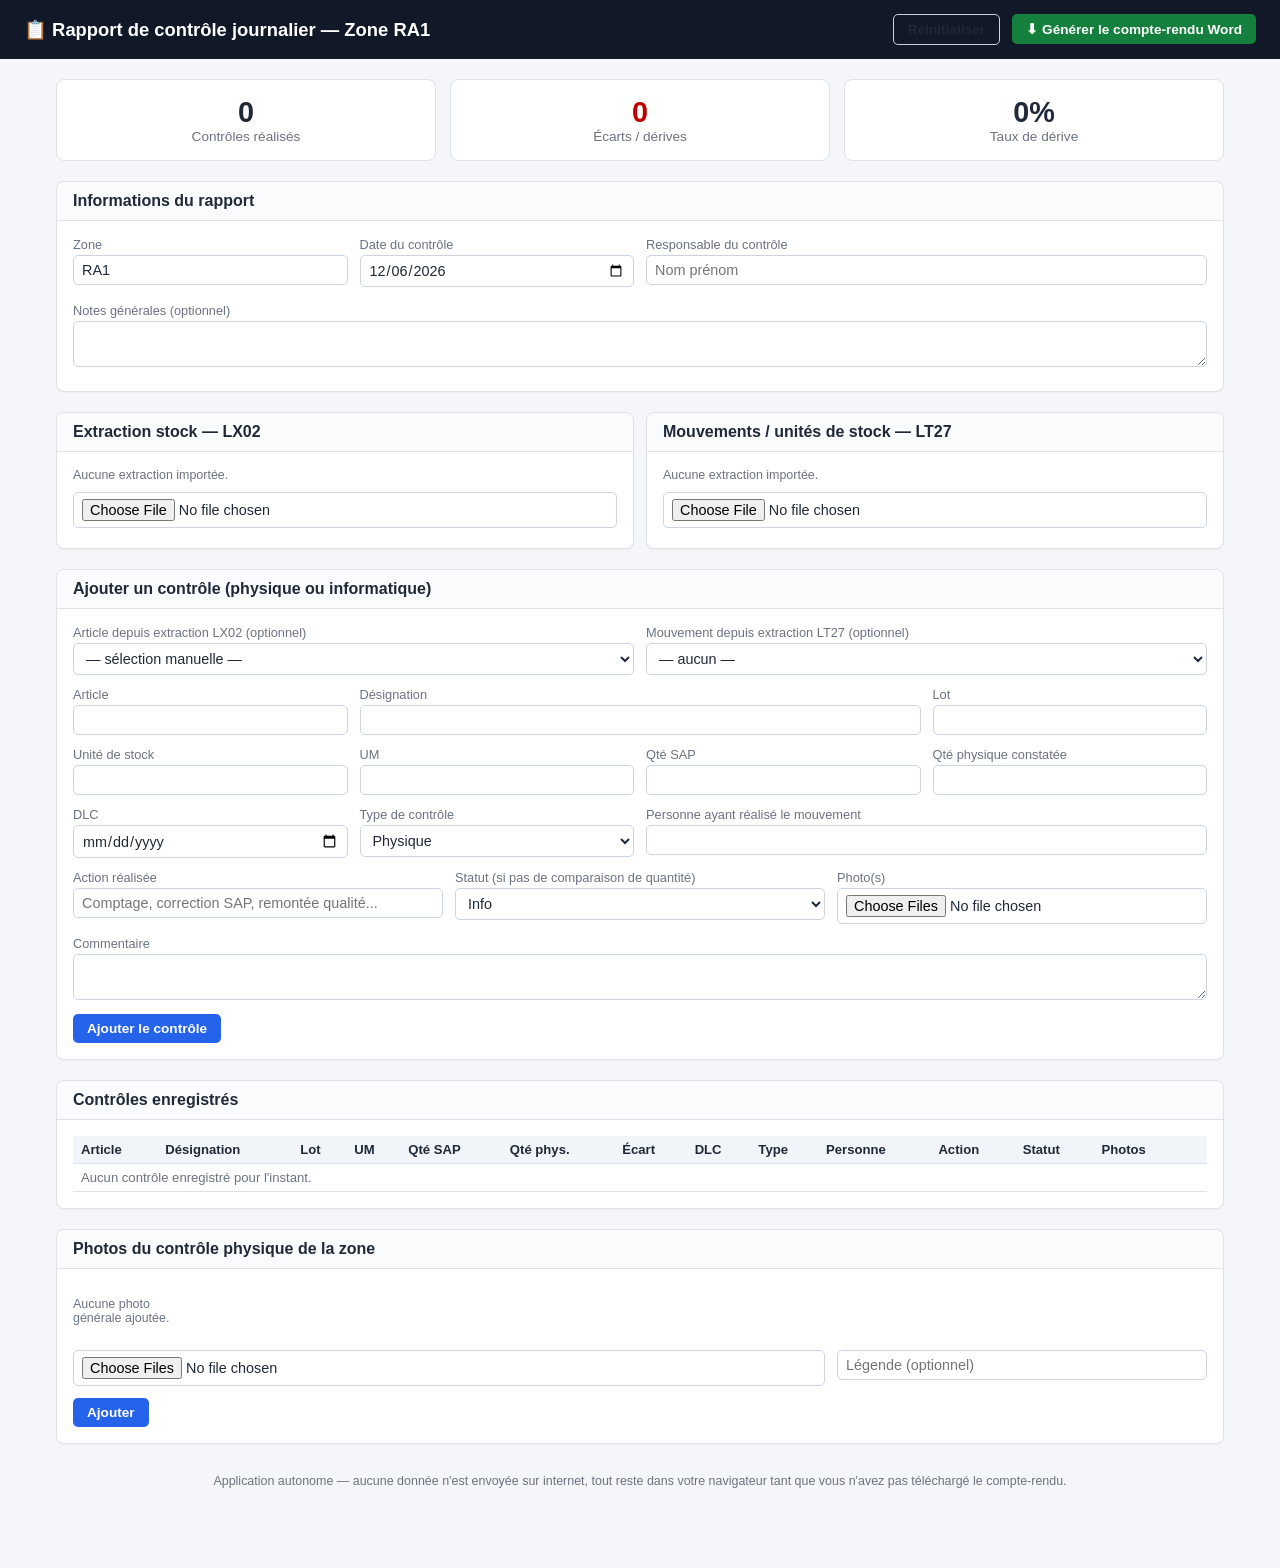
==== rapport-zone-ra1.html @ b78bccae "Remplace l'app Flask par une application HTML autonome (hors ligne) Fichier unique rapport-zone-ra1." ====
<!doctype html>
<html lang="fr">
<head>
<meta charset="utf-8">
<meta name="viewport" content="width=device-width, initial-scale=1">
<title>Rapport de zone RA1</title>
<style>
  :root {
    --bg: #f4f6f9;
    --card: #ffffff;
    --border: #dde2e8;
    --text: #1f2937;
    --muted: #6b7280;
    --primary: #2563eb;
    --primary-dark: #1d4ed8;
    --success: #15803d;
    --danger: #c00000;
    --danger-bg: #fce4e4;
    --warning: #b45309;
    --header-bg: #d9e2f3;
  }
  * { box-sizing: border-box; }
  body {
    margin: 0;
    font-family: "Segoe UI", Calibri, Arial, sans-serif;
    background: var(--bg);
    color: var(--text);
    padding-bottom: 60px;
  }
  header.topbar {
    background: #111827;
    color: #fff;
    padding: 14px 24px;
    display: flex;
    justify-content: space-between;
    align-items: center;
    flex-wrap: wrap;
    gap: 10px;
  }
  header.topbar h1 { font-size: 1.15rem; margin: 0; }
  header.topbar .actions button { margin-left: 8px; }
  main { max-width: 1200px; margin: 20px auto; padding: 0 16px; }
  .card {
    background: var(--card);
    border: 1px solid var(--border);
    border-radius: 8px;
    margin-bottom: 20px;
    box-shadow: 0 1px 2px rgba(0,0,0,.04);
  }
  .card > .card-header {
    padding: 10px 16px;
    font-weight: 600;
    border-bottom: 1px solid var(--border);
    background: #fafbfc;
    border-radius: 8px 8px 0 0;
  }
  .card > .card-body { padding: 16px; }
  .grid { display: grid; gap: 12px; }
  .grid-2 { grid-template-columns: 1fr 1fr; }
  .grid-3 { grid-template-columns: 1fr 1fr 1fr; }
  .grid-4 { grid-template-columns: 1fr 1fr 1fr 1fr; }
  @media (max-width: 720px) {
    .grid-2, .grid-3, .grid-4 { grid-template-columns: 1fr; }
  }
  label { display: block; font-size: .8rem; color: var(--muted); margin-bottom: 3px; }
  input[type=text], input[type=number], input[type=date], input[type=file], select, textarea {
    width: 100%;
    padding: 6px 8px;
    border: 1px solid #cbd5e1;
    border-radius: 5px;
    font-size: .9rem;
    background: #fff;
    color: var(--text);
    font-family: inherit;
  }
  textarea { resize: vertical; }
  .field { margin-bottom: 4px; }
  button {
    cursor: pointer;
    border: none;
    border-radius: 5px;
    padding: 7px 14px;
    font-size: .85rem;
    font-weight: 600;
    background: #e5e7eb;
    color: var(--text);
  }
  button.primary { background: var(--primary); color: #fff; }
  button.primary:hover { background: var(--primary-dark); }
  button.success { background: var(--success); color: #fff; }
  button.danger { background: #fff; color: var(--danger); border: 1px solid var(--danger); }
  button.ghost { background: transparent; border: 1px solid #cbd5e1; }
  button:disabled { opacity: .5; cursor: not-allowed; }
  .stats { display: grid; grid-template-columns: repeat(3, 1fr); gap: 14px; margin-bottom: 20px; }
  .stat { background: var(--card); border: 1px solid var(--border); border-radius: 8px; text-align: center; padding: 16px; }
  .stat .num { font-size: 1.8rem; font-weight: 700; }
  .stat .lbl { color: var(--muted); font-size: .85rem; }
  .stat.danger .num { color: var(--danger); }
  table { width: 100%; border-collapse: collapse; font-size: .82rem; }
  th, td { padding: 6px 8px; border-bottom: 1px solid var(--border); text-align: left; vertical-align: top; }
  thead th { background: #f1f5f9; position: sticky; top: 0; }
  tr.drift td { background: var(--danger-bg); color: var(--danger); }
  .table-wrap { overflow-x: auto; max-height: 340px; overflow-y: auto; }
  .badge { display: inline-block; padding: 2px 8px; border-radius: 999px; font-size: .72rem; font-weight: 700; color: #fff; }
  .badge.ok { background: var(--success); }
  .badge.bad { background: var(--danger); }
  .badge.warn { background: var(--warning); }
  .badge.info { background: #6b7280; }
  .muted { color: var(--muted); }
  .small { font-size: .78rem; }
  .alert { padding: 10px 14px; border-radius: 6px; margin-bottom: 14px; font-size: .88rem; }
  .alert-success { background: #dcfce7; color: #166534; border: 1px solid #bbf7d0; }
  .alert-danger { background: #fee2e2; color: #991b1b; border: 1px solid #fecaca; }
  .alert-warn { background: #fef3c7; color: #92400e; border: 1px solid #fde68a; }
  .photo-grid { display: grid; grid-template-columns: repeat(auto-fill, minmax(110px, 1fr)); gap: 10px; margin-bottom: 12px; }
  .photo-item { text-align: center; }
  .photo-item img { width: 100%; height: 90px; object-fit: cover; border-radius: 5px; border: 1px solid var(--border); cursor: pointer; }
  .photo-item .cap { font-size: .72rem; color: var(--muted); overflow: hidden; text-overflow: ellipsis; white-space: nowrap; }
  .row-actions { text-align: right; }
  .hint { font-size: .78rem; color: var(--muted); margin-top: 4px; }
  .mapping-row { display: grid; grid-template-columns: 220px 1fr; gap: 10px; align-items: center; margin-bottom: 6px; }
  .modal-backdrop {
    position: fixed; inset: 0; background: rgba(15,23,42,.55);
    display: flex; align-items: flex-start; justify-content: center;
    padding: 30px 14px; overflow-y: auto; z-index: 50;
  }
  .modal { background: #fff; border-radius: 8px; max-width: 760px; width: 100%; padding: 20px; }
  .modal h2 { margin-top: 0; font-size: 1.05rem; }
  .modal-actions { display: flex; justify-content: flex-end; gap: 8px; margin-top: 16px; }
  .hidden { display: none !important; }
  footer.appfoot { text-align: center; color: var(--muted); font-size: .78rem; margin-top: 30px; }
</style>
</head>
<body>

<header class="topbar">
  <h1>📋 Rapport de contrôle journalier — Zone <span id="zoneLabel">RA1</span></h1>
  <div class="actions">
    <button type="button" class="ghost" id="btnReset">Réinitialiser</button>
    <button type="button" class="success" id="btnGenerate">⬇ Générer le compte-rendu Word</button>
  </div>
</header>

<main>
  <div id="flashArea"></div>

  <div class="stats">
    <div class="stat"><div class="num" id="statTotal">0</div><div class="lbl">Contrôles réalisés</div></div>
    <div class="stat danger"><div class="num" id="statDrift">0</div><div class="lbl">Écarts / dérives</div></div>
    <div class="stat"><div class="num" id="statRate">0%</div><div class="lbl">Taux de dérive</div></div>
  </div>

  <!-- INFOS RAPPORT -->
  <div class="card">
    <div class="card-header">Informations du rapport</div>
    <div class="card-body grid grid-4">
      <div class="field">
        <label>Zone</label>
        <input type="text" id="inZone" value="RA1">
      </div>
      <div class="field">
        <label>Date du contrôle</label>
        <input type="date" id="inDate">
      </div>
      <div class="field" style="grid-column: span 2;">
        <label>Responsable du contrôle</label>
        <input type="text" id="inAuthor" placeholder="Nom prénom">
      </div>
      <div class="field" style="grid-column: 1 / -1;">
        <label>Notes générales (optionnel)</label>
        <textarea id="inNotes" rows="2"></textarea>
      </div>
    </div>
  </div>

  <!-- IMPORTS SAP -->
  <div class="grid grid-2">
    <div class="card">
      <div class="card-header">Extraction stock — LX02</div>
      <div class="card-body">
        <div id="lx02Summary" class="muted small">Aucune extraction importée.</div>
        <div id="lx02Preview" class="table-wrap hidden"></div>
        <div class="field" style="margin-top:10px;">
          <input type="file" id="lx02File" accept=".xlsx,.xls">
        </div>
      </div>
    </div>
    <div class="card">
      <div class="card-header">Mouvements / unités de stock — LT27</div>
      <div class="card-body">
        <div id="lt27Summary" class="muted small">Aucune extraction importée.</div>
        <div id="lt27Preview" class="table-wrap hidden"></div>
        <div class="field" style="margin-top:10px;">
          <input type="file" id="lt27File" accept=".xlsx,.xls">
        </div>
      </div>
    </div>
  </div>

  <!-- AJOUT LIGNE -->
  <div class="card">
    <div class="card-header">Ajouter un contrôle (physique ou informatique)</div>
    <div class="card-body">
      <div class="grid grid-2">
        <div class="field">
          <label>Article depuis extraction LX02 (optionnel)</label>
          <select id="selSapRow"><option value="">— sélection manuelle —</option></select>
        </div>
        <div class="field">
          <label>Mouvement depuis extraction LT27 (optionnel)</label>
          <select id="selMovementRow"><option value="">— aucun —</option></select>
        </div>
      </div>
      <div class="grid grid-4" style="margin-top:8px;">
        <div class="field"><label>Article</label><input type="text" id="fArticle"></div>
        <div class="field" style="grid-column: span 2;"><label>Désignation</label><input type="text" id="fDesignation"></div>
        <div class="field"><label>Lot</label><input type="text" id="fLot"></div>
      </div>
      <div class="grid grid-4" style="margin-top:8px;">
        <div class="field"><label>Unité de stock</label><input type="text" id="fUniteStock"></div>
        <div class="field"><label>UM</label><input type="text" id="fUm"></div>
        <div class="field"><label>Qté SAP</label><input type="number" step="any" id="fQteSap"></div>
        <div class="field"><label>Qté physique constatée</label><input type="number" step="any" id="fQtePhysique"></div>
      </div>
      <div class="grid grid-4" style="margin-top:8px;">
        <div class="field"><label>DLC</label><input type="date" id="fDlc"></div>
        <div class="field">
          <label>Type de contrôle</label>
          <select id="fTypeControle"><option value="Physique">Physique</option><option value="Informatique">Informatique</option></select>
        </div>
        <div class="field" style="grid-column: span 2;"><label>Personne ayant réalisé le mouvement</label><input type="text" id="fPersonne"></div>
      </div>
      <div class="grid grid-3" style="margin-top:8px;">
        <div class="field"><label>Action réalisée</label><input type="text" id="fAction" placeholder="Comptage, correction SAP, remontée qualité..."></div>
        <div class="field">
          <label>Statut (si pas de comparaison de quantité)</label>
          <select id="fStatut"><option value="Info">Info</option><option value="Conforme">Conforme</option><option value="Anomalie">Anomalie</option></select>
        </div>
        <div class="field"><label>Photo(s)</label><input type="file" id="fPhotos" accept="image/*" multiple></div>
      </div>
      <div class="field" style="margin-top:8px;">
        <label>Commentaire</label>
        <textarea id="fCommentaire" rows="2"></textarea>
      </div>
      <div style="margin-top:10px;">
        <button type="button" class="primary" id="btnAddLine">Ajouter le contrôle</button>
      </div>
    </div>
  </div>

  <!-- LIGNES -->
  <div class="card">
    <div class="card-header">Contrôles enregistrés</div>
    <div class="card-body table-wrap">
      <table>
        <thead>
          <tr>
            <th>Article</th><th>Désignation</th><th>Lot</th><th>UM</th>
            <th>Qté SAP</th><th>Qté phys.</th><th>Écart</th><th>DLC</th>
            <th>Type</th><th>Personne</th><th>Action</th><th>Statut</th><th>Photos</th><th></th>
          </tr>
        </thead>
        <tbody id="linesBody">
          <tr><td colspan="14" class="muted">Aucun contrôle enregistré pour l'instant.</td></tr>
        </tbody>
      </table>
    </div>
  </div>

  <!-- PHOTOS GENERALES -->
  <div class="card">
    <div class="card-header">Photos du contrôle physique de la zone</div>
    <div class="card-body">
      <div class="photo-grid" id="generalPhotoGrid"></div>
      <div class="grid grid-3">
        <div class="field" style="grid-column: span 2;"><input type="file" id="genPhotos" accept="image/*" multiple></div>
        <div class="field"><input type="text" id="genCaption" placeholder="Légende (optionnel)"></div>
      </div>
      <button type="button" class="primary" id="btnAddGenPhotos" style="margin-top:8px;">Ajouter</button>
    </div>
  </div>

  <footer class="appfoot">Application autonome — aucune donnée n'est envoyée sur internet, tout reste dans votre navigateur tant que vous n'avez pas téléchargé le compte-rendu.</footer>
</main>

<!-- MODAL MAPPING IMPORT -->
<div class="modal-backdrop hidden" id="mappingModal">
  <div class="modal">
    <h2 id="mappingTitle">Vérifier les colonnes</h2>
    <p class="small muted" id="mappingFileInfo"></p>
    <div id="mappingFields"></div>
    <div id="mappingPreviewWrap" class="table-wrap" style="margin-top:14px;"></div>
    <div class="modal-actions">
      <button type="button" class="ghost" id="btnMappingCancel">Annuler</button>
      <button type="button" class="primary" id="btnMappingConfirm">Valider l'import</button>
    </div>
  </div>
</div>

<div class="modal-backdrop hidden" id="lightboxModal">
  <div class="modal" style="max-width:90vw;">
    <img id="lightboxImg" style="max-width:100%; display:block; margin:0 auto;">
    <div class="modal-actions"><button type="button" class="ghost" id="btnLightboxClose">Fermer</button></div>
  </div>
</div>

<script>
/* ==== SheetJS (https://sheetjs.com) — bundled inline for 100% offline use ==== */
/*! xlsx.js (C) 2013-present SheetJS -- http://sheetjs.com */
var DO_NOT_EXPORT_CODEPAGE=true;var cptable={version:"1.15.0"};cptable[437]=function(){var e="\0\b\t\n\x0B\f\r !\"#$%&'()*+,-./0123456789:;<=>?@ABCDEFGHIJKLMNOPQRSTUVWXYZ[\\]^_`abcdefghijklmnopqrstuvwxyz{|}~ÇüéâäàåçêëèïîìÄÅÉæÆôöòûùÿÖÜ¢£¥₧ƒáíóúñÑªº¿⌐¬½¼¡«»░▒▓│┤╡╢╖╕╣║╗╝╜╛┐└┴┬├─┼╞╟╚╔╩╦╠═╬╧╨╤╥╙╘╒╓╫╪┘┌█▄▌▐▀αßΓπΣσµτΦΘΩδ∞φε∩≡±≥≤⌠⌡÷≈°∙·√ⁿ²■ ",r=[],t={};for(var a=0;a!=e.length;++a){if(e.charCodeAt(a)!==65533)t[e.charAt(a)]=a;r[a]=e.charAt(a)}return{enc:t,dec:r}}();cptable[620]=function(){var e="\0\b\t\n\x0B\f\r !\"#$%&'()*+,-./0123456789:;<=>?@ABCDEFGHIJKLMNOPQRSTUVWXYZ[\\]^_`abcdefghijklmnopqrstuvwxyz{|}~ÇüéâäàąçêëèïîćÄĄĘęłôöĆûùŚÖÜ¢Ł¥śƒŹŻóÓńŃźż¿⌐¬½¼¡«»░▒▓│┤╡╢╖╕╣║╗╝╜╛┐└┴┬├─┼╞╟╚╔╩╦╠═╬╧╨╤╥╙╘╒╓╫╪┘┌█▄▌▐▀αßΓπΣσµτΦΘΩδ∞φε∩≡±≥≤⌠⌡÷≈°∙·√ⁿ²■ ",r=[],t={};for(var a=0;a!=e.length;++a){if(e.charCodeAt(a)!==65533)t[e.charAt(a)]=a;r[a]=e.charAt(a)}return{enc:t,dec:r}}();cptable[737]=function(){var e="\0\b\t\n\x0B\f\r !\"#$%&'()*+,-./0123456789:;<=>?@ABCDEFGHIJKLMNOPQRSTUVWXYZ[\\]^_`abcdefghijklmnopqrstuvwxyz{|}~ΑΒΓΔΕΖΗΘΙΚΛΜΝΞΟΠΡΣΤΥΦΧΨΩαβγδεζηθικλμνξοπρσςτυφχψ░▒▓│┤╡╢╖╕╣║╗╝╜╛┐└┴┬├─┼╞╟╚╔╩╦╠═╬╧╨╤╥╙╘╒╓╫╪┘┌█▄▌▐▀ωάέήϊίόύϋώΆΈΉΊΌΎΏ±≥≤ΪΫ÷≈°∙·√ⁿ²■ ",r=[],t={};for(var a=0;a!=e.length;++a){if(e.charCodeAt(a)!==65533)t[e.charAt(a)]=a;r[a]=e.charAt(a)}return{enc:t,dec:r}}();cptable[850]=function(){var e="\0\b\t\n\x0B\f\r !\"#$%&'()*+,-./0123456789:;<=>?@ABCDEFGHIJKLMNOPQRSTUVWXYZ[\\]^_`abcdefghijklmnopqrstuvwxyz{|}~ÇüéâäàåçêëèïîìÄÅÉæÆôöòûùÿÖÜø£Ø×ƒáíóúñÑªº¿®¬½¼¡«»░▒▓│┤ÁÂÀ©╣║╗╝¢¥┐└┴┬├─┼ãÃ╚╔╩╦╠═╬¤ðÐÊËÈıÍÎÏ┘┌█▄¦Ì▀ÓßÔÒõÕµþÞÚÛÙýÝ¯´­±‗¾¶§÷¸°¨·¹³²■ ",r=[],t={};for(var a=0;a!=e.length;++a){if(e.charCodeAt(a)!==65533)t[e.charAt(a)]=a;r[a]=e.charAt(a)}return{enc:t,dec:r}}();cptable[852]=function(){var e="\0\b\t\n\x0B\f\r !\"#$%&'()*+,-./0123456789:;<=>?@ABCDEFGHIJKLMNOPQRSTUVWXYZ[\\]^_`abcdefghijklmnopqrstuvwxyz{|}~ÇüéâäůćçłëŐőîŹÄĆÉĹĺôöĽľŚśÖÜŤťŁ×čáíóúĄąŽžĘę¬źČş«»░▒▓│┤ÁÂĚŞ╣║╗╝Żż┐└┴┬├─┼Ăă╚╔╩╦╠═╬¤đĐĎËďŇÍÎě┘┌█▄ŢŮ▀ÓßÔŃńňŠšŔÚŕŰýÝţ´­˝˛ˇ˘§÷¸°¨˙űŘř■ ",r=[],t={};for(var a=0;a!=e.length;++a){if(e.charCodeAt(a)!==65533)t[e.charAt(a)]=a;r[a]=e.charAt(a)}return{enc:t,dec:r}}();cptable[857]=function(){var e="\0\b\t\n\x0B\f\r !\"#$%&'()*+,-./0123456789:;<=>?@ABCDEFGHIJKLMNOPQRSTUVWXYZ[\\]^_`abcdefghijklmnopqrstuvwxyz{|}~ÇüéâäàåçêëèïîıÄÅÉæÆôöòûùİÖÜø£ØŞşáíóúñÑĞğ¿®¬½¼¡«»░▒▓│┤ÁÂÀ©╣║╗╝¢¥┐└┴┬├─┼ãÃ╚╔╩╦╠═╬¤ºªÊËÈ�ÍÎÏ┘┌█▄¦Ì▀ÓßÔÒõÕµ�×ÚÛÙìÿ¯´­±�¾¶§÷¸°¨·¹³²■ ",r=[],t={};for(var a=0;a!=e.length;++a){if(e.charCodeAt(a)!==65533)t[e.charAt(a)]=a;r[a]=e.charAt(a)}return{enc:t,dec:r}}();cptable[861]=function(){var e="\0\b\t\n\x0B\f\r !\"#$%&'()*+,-./0123456789:;<=>?@ABCDEFGHIJKLMNOPQRSTUVWXYZ[\\]^_`abcdefghijklmnopqrstuvwxyz{|}~ÇüéâäàåçêëèÐðÞÄÅÉæÆôöþûÝýÖÜø£Ø₧ƒáíóúÁÍÓÚ¿⌐¬½¼¡«»░▒▓│┤╡╢╖╕╣║╗╝╜╛┐└┴┬├─┼╞╟╚╔╩╦╠═╬╧╨╤╥╙╘╒╓╫╪┘┌█▄▌▐▀αßΓπΣσµτΦΘΩδ∞φε∩≡±≥≤⌠⌡÷≈°∙·√ⁿ²■ ",r=[],t={};for(var a=0;a!=e.length;++a){if(e.charCodeAt(a)!==65533)t[e.charAt(a)]=a;r[a]=e.charAt(a)}return{enc:t,dec:r}}();cptable[865]=function(){var e="\0\b\t\n\x0B\f\r !\"#$%&'()*+,-./0123456789:;<=>?@ABCDEFGHIJKLMNOPQRSTUVWXYZ[\\]^_`abcdefghijklmnopqrstuvwxyz{|}~ÇüéâäàåçêëèïîìÄÅÉæÆôöòûùÿÖÜø£Ø₧ƒáíóúñÑªº¿⌐¬½¼¡«¤░▒▓│┤╡╢╖╕╣║╗╝╜╛┐└┴┬├─┼╞╟╚╔╩╦╠═╬╧╨╤╥╙╘╒╓╫╪┘┌█▄▌▐▀αßΓπΣσµτΦΘΩδ∞φε∩≡±≥≤⌠⌡÷≈°∙·√ⁿ²■ ",r=[],t={};for(var a=0;a!=e.length;++a){if(e.charCodeAt(a)!==65533)t[e.charAt(a)]=a;r[a]=e.charAt(a)}return{enc:t,dec:r}}();cptable[866]=function(){var e="\0\b\t\n\x0B\f\r !\"#$%&'()*+,-./0123456789:;<=>?@ABCDEFGHIJKLMNOPQRSTUVWXYZ[\\]^_`abcdefghijklmnopqrstuvwxyz{|}~АБВГДЕЖЗИЙКЛМНОПРСТУФХЦЧШЩЪЫЬЭЮЯабвгдежзийклмноп░▒▓│┤╡╢╖╕╣║╗╝╜╛┐└┴┬├─┼╞╟╚╔╩╦╠═╬╧╨╤╥╙╘╒╓╫╪┘┌█▄▌▐▀рстуфхцчшщъыьэюяЁёЄєЇїЎў°∙·√№¤■ ",r=[],t={};for(var a=0;a!=e.length;++a){if(e.charCodeAt(a)!==65533)t[e.charAt(a)]=a;r[a]=e.charAt(a)}return{enc:t,dec:r}}();cptable[874]=function(){var e="\0\b\t\n\x0B\f\r !\"#$%&'()*+,-./0123456789:;<=>?@ABCDEFGHIJKLMNOPQRSTUVWXYZ[\\]^_`abcdefghijklmnopqrstuvwxyz{|}~€����…�����������‘’“”•–—�������� กขฃคฅฆงจฉชซฌญฎฏฐฑฒณดตถทธนบปผฝพฟภมยรฤลฦวศษสหฬอฮฯะัาำิีึืฺุู����฿เแโใไๅๆ็่้๊๋์ํ๎๏๐๑๒๓๔๕๖๗๘๙๚๛����",r=[],t={};for(var a=0;a!=e.length;++a){if(e.charCodeAt(a)!==65533)t[e.charAt(a)]=a;r[a]=e.charAt(a)}return{enc:t,dec:r}}();cptable[895]=function(){var e="\0\b\t\n\x0B\f\r !\"#$%&'()*+,-./0123456789:;<=>?@ABCDEFGHIJKLMNOPQRSTUVWXYZ[\\]^_`abcdefghijklmnopqrstuvwxyz{|}~ČüéďäĎŤčěĚĹÍľǪÄÁÉžŽôöÓůÚýÖÜŠĽÝŘťáíóúňŇŮÔšřŕŔ¼§«»░▒▓│┤╡╢╖╕╣║╗╝╜╛┐└┴┬├─┼╞╟╚╔╩╦╠═╬╧╨╤╥╙╘╒╓╫╪┘┌█▄▌▐▀αßΓπΣσµτΦΘΩδ∞φε∩≡±≥≤⌠⌡÷≈°∙·√ⁿ²■ ",r=[],t={};for(var a=0;a!=e.length;++a){if(e.charCodeAt(a)!==65533)t[e.charAt(a)]=a;r[a]=e.charAt(a)}return{enc:t,dec:r}}();cptable[932]=function(){var e=[],r={},t=[],a;t[0]="\0\b\t\n\x0B\f\r !\"#$%&'()*+,-./0123456789:;<=>?@ABCDEFGHIJKLMNOPQRSTUVWXYZ[\\]^_`abcdefghijklmnopqrstuvwxyz{|}~���������������������������������｡｢｣､･ｦｧｨｩｪｫｬｭｮｯｰｱｲｳｴｵｶｷｸｹｺｻｼｽｾｿﾀﾁﾂﾃﾄﾅﾆﾇﾈﾉﾊﾋﾌﾍﾎﾏﾐﾑﾒﾓﾔﾕﾖﾗﾘﾙﾚﾛﾜﾝﾞﾟ��������������������������������".split("");for(a=0;a!=t[0].length;++a)if(t[0][a].charCodeAt(0)!==65533){r[t[0][a]]=0+a;e[0+a]=t[0][a]}t[129]="����������������������������������������������������������������　、。，．・：；？！゛゜´｀¨＾￣＿ヽヾゝゞ〃仝々〆〇ー―‐／＼～∥｜…‥‘’“”（）〔〕［］｛｝〈〉《》「」『』【】＋－±×�÷＝≠＜＞≦≧∞∴♂♀°′″℃￥＄￠￡％＃＆＊＠§☆★○●◎◇◆□■△▲▽▼※〒→←↑↓〓�����������∈∋⊆⊇⊂⊃∪∩��������∧∨￢⇒⇔∀∃�����������∠⊥⌒∂∇≡≒≪≫√∽∝∵∫∬�������Å‰♯♭♪†‡¶����◯���".split("");for(a=0;a!=t[129].length;++a)if(t[129][a].charCodeAt(0)!==65533){r[t[129][a]]=33024+a;e[33024+a]=t[129][a]}t[130]="�������������������������������������������������������������������������������０１２３４５６７８９�������ＡＢＣＤＥＦＧＨＩＪＫＬＭＮＯＰＱＲＳＴＵＶＷＸＹＺ�������ａｂｃｄｅｆｇｈｉｊｋｌｍｎｏｐｑｒｓｔｕｖｗｘｙｚ����ぁあぃいぅうぇえぉおかがきぎくぐけげこごさざしじすずせぜそぞただちぢっつづてでとどなにぬねのはばぱひびぴふぶぷへべぺほぼぽまみむめもゃやゅゆょよらりるれろゎわゐゑをん��������������".split("");for(a=0;a!=t[130].length;++a)if(t[130][a].charCodeAt(0)!==65533){r[t[130][a]]=33280+a;e[33280+a]=t[130][a]}t[131]="����������������������������������������������������������������ァアィイゥウェエォオカガキギクグケゲコゴサザシジスズセゼソゾタダチヂッツヅテデトドナニヌネノハバパヒビピフブプヘベペホボポマミ�ムメモャヤュユョヨラリルレロヮワヰヱヲンヴヵヶ��������ΑΒΓΔΕΖΗΘΙΚΛΜΝΞΟΠΡΣΤΥΦΧΨΩ��������αβγδεζηθικλμνξοπρστυφχψω�����������������������������������������".split("");for(a=0;a!=t[131].length;++a)if(t[131][a].charCodeAt(0)!==65533){r[t[131][a]]=33536+a;e[33536+a]=t[131][a]}t[132]="����������������������������������������������������������������АБВГДЕЁЖЗИЙКЛМНОПРСТУФХЦЧШЩЪЫЬЭЮЯ���������������абвгдеёжзийклмн�опрстуфхцчшщъыьэюя�������������─│┌┐┘└├┬┤┴┼━┃┏┓┛┗┣┳┫┻╋┠┯┨┷┿┝┰┥┸╂�����������������������������������������������������������������".split("");for(a=0;a!=t[132].length;++a)if(t[132][a].charCodeAt(0)!==65533){r[t[132][a]]=33792+a;e[33792+a]=t[132][a]}t[135]="����������������������������������������������������������������①②③④⑤⑥⑦⑧⑨⑩⑪⑫⑬⑭⑮⑯⑰⑱⑲⑳ⅠⅡⅢⅣⅤⅥⅦⅧⅨⅩ�㍉㌔㌢㍍㌘㌧㌃㌶㍑㍗㌍㌦㌣㌫㍊㌻㎜㎝㎞㎎㎏㏄㎡��������㍻�〝〟№㏍℡㊤㊥㊦㊧㊨㈱㈲㈹㍾㍽㍼≒≡∫∮∑√⊥∠∟⊿∵∩∪���������������������������������������������������������������������������������������������������".split("");for(a=0;a!=t[135].length;++a)if(t[135][a].charCodeAt(0)!==65533){r[t[135][a]]=34560+a;e[34560+a]=t[135][a]}t[136]="���������������������������������������������������������������������������������������������������������������������������������������������������������������亜唖娃阿哀愛挨姶逢葵茜穐悪握渥旭葦芦鯵梓圧斡扱宛姐虻飴絢綾鮎或粟袷安庵按暗案闇鞍杏以伊位依偉囲夷委威尉惟意慰易椅為畏異移維緯胃萎衣謂違遺医井亥域育郁磯一壱溢逸稲茨芋鰯允印咽員因姻引飲淫胤蔭���".split("");for(a=0;a!=t[136].length;++a)if(t[136][a].charCodeAt(0)!==65533){r[t[136][a]]=34816+a;e[34816+a]=t[136][a]}t[137]="����������������������������������������������������������������院陰隠韻吋右宇烏羽迂雨卯鵜窺丑碓臼渦嘘唄欝蔚鰻姥厩浦瓜閏噂云運雲荏餌叡営嬰影映曳栄永泳洩瑛盈穎頴英衛詠鋭液疫益駅悦謁越閲榎厭円�園堰奄宴延怨掩援沿演炎焔煙燕猿縁艶苑薗遠鉛鴛塩於汚甥凹央奥往応押旺横欧殴王翁襖鴬鴎黄岡沖荻億屋憶臆桶牡乙俺卸恩温穏音下化仮何伽価佳加可嘉夏嫁家寡科暇果架歌河火珂禍禾稼箇花苛茄荷華菓蝦課嘩貨迦過霞蚊俄峨我牙画臥芽蛾賀雅餓駕介会解回塊壊廻快怪悔恢懐戒拐改���".split("");for(a=0;a!=t[137].length;++a)if(t[137][a].charCodeAt(0)!==65533){r[t[137][a]]=35072+a;e[35072+a]=t[137][a]}t[138]="����������������������������������������������������������������魁晦械海灰界皆絵芥蟹開階貝凱劾外咳害崖慨概涯碍蓋街該鎧骸浬馨蛙垣柿蛎鈎劃嚇各廓拡撹格核殻獲確穫覚角赫較郭閣隔革学岳楽額顎掛笠樫�橿梶鰍潟割喝恰括活渇滑葛褐轄且鰹叶椛樺鞄株兜竃蒲釜鎌噛鴨栢茅萱粥刈苅瓦乾侃冠寒刊勘勧巻喚堪姦完官寛干幹患感慣憾換敢柑桓棺款歓汗漢澗潅環甘監看竿管簡緩缶翰肝艦莞観諌貫還鑑間閑関陥韓館舘丸含岸巌玩癌眼岩翫贋雁頑顔願企伎危喜器基奇嬉寄岐希幾忌揮机旗既期棋棄���".split("");for(a=0;a!=t[138].length;++a)if(t[138][a].charCodeAt(0)!==65533){r[t[138][a]]=35328+a;e[35328+a]=t[138][a]}t[139]="����������������������������������������������������������������機帰毅気汽畿祈季稀紀徽規記貴起軌輝飢騎鬼亀偽儀妓宜戯技擬欺犠疑祇義蟻誼議掬菊鞠吉吃喫桔橘詰砧杵黍却客脚虐逆丘久仇休及吸宮弓急救�朽求汲泣灸球究窮笈級糾給旧牛去居巨拒拠挙渠虚許距鋸漁禦魚亨享京供侠僑兇競共凶協匡卿叫喬境峡強彊怯恐恭挟教橋況狂狭矯胸脅興蕎郷鏡響饗驚仰凝尭暁業局曲極玉桐粁僅勤均巾錦斤欣欽琴禁禽筋緊芹菌衿襟謹近金吟銀九倶句区狗玖矩苦躯駆駈駒具愚虞喰空偶寓遇隅串櫛釧屑屈���".split("");for(a=0;a!=t[139].length;++a)if(t[139][a].charCodeAt(0)!==65533){r[t[139][a]]=35584+a;e[35584+a]=t[139][a]}t[140]="����������������������������������������������������������������掘窟沓靴轡窪熊隈粂栗繰桑鍬勲君薫訓群軍郡卦袈祁係傾刑兄啓圭珪型契形径恵慶慧憩掲携敬景桂渓畦稽系経継繋罫茎荊蛍計詣警軽頚鶏芸迎鯨�劇戟撃激隙桁傑欠決潔穴結血訣月件倹倦健兼券剣喧圏堅嫌建憲懸拳捲検権牽犬献研硯絹県肩見謙賢軒遣鍵険顕験鹸元原厳幻弦減源玄現絃舷言諺限乎個古呼固姑孤己庫弧戸故枯湖狐糊袴股胡菰虎誇跨鈷雇顧鼓五互伍午呉吾娯後御悟梧檎瑚碁語誤護醐乞鯉交佼侯候倖光公功効勾厚口向���".split("");for(a=0;a!=t[140].length;++a)if(t[140][a].charCodeAt(0)!==65533){r[t[140][a]]=35840+a;e[35840+a]=t[140][a]}t[141]="����������������������������������������������������������������后喉坑垢好孔孝宏工巧巷幸広庚康弘恒慌抗拘控攻昂晃更杭校梗構江洪浩港溝甲皇硬稿糠紅紘絞綱耕考肯肱腔膏航荒行衡講貢購郊酵鉱砿鋼閤降�項香高鴻剛劫号合壕拷濠豪轟麹克刻告国穀酷鵠黒獄漉腰甑忽惚骨狛込此頃今困坤墾婚恨懇昏昆根梱混痕紺艮魂些佐叉唆嵯左差査沙瑳砂詐鎖裟坐座挫債催再最哉塞妻宰彩才採栽歳済災采犀砕砦祭斎細菜裁載際剤在材罪財冴坂阪堺榊肴咲崎埼碕鷺作削咋搾昨朔柵窄策索錯桜鮭笹匙冊刷���".split("");for(a=0;a!=t[141].length;++a)if(t[141][a].charCodeAt(0)!==65533){r[t[141][a]]=36096+a;e[36096+a]=t[141][a]}t[142]="����������������������������������������������������������������察拶撮擦札殺薩雑皐鯖捌錆鮫皿晒三傘参山惨撒散桟燦珊産算纂蚕讃賛酸餐斬暫残仕仔伺使刺司史嗣四士始姉姿子屍市師志思指支孜斯施旨枝止�死氏獅祉私糸紙紫肢脂至視詞詩試誌諮資賜雌飼歯事似侍児字寺慈持時次滋治爾璽痔磁示而耳自蒔辞汐鹿式識鴫竺軸宍雫七叱執失嫉室悉湿漆疾質実蔀篠偲柴芝屡蕊縞舎写射捨赦斜煮社紗者謝車遮蛇邪借勺尺杓灼爵酌釈錫若寂弱惹主取守手朱殊狩珠種腫趣酒首儒受呪寿授樹綬需囚収周���".split("");for(a=0;a!=t[142].length;++a)if(t[142][a].charCodeAt(0)!==65533){r[t[142][a]]=36352+a;e[36352+a]=t[142][a]}t[143]="����������������������������������������������������������������宗就州修愁拾洲秀秋終繍習臭舟蒐衆襲讐蹴輯週酋酬集醜什住充十従戎柔汁渋獣縦重銃叔夙宿淑祝縮粛塾熟出術述俊峻春瞬竣舜駿准循旬楯殉淳�準潤盾純巡遵醇順処初所暑曙渚庶緒署書薯藷諸助叙女序徐恕鋤除傷償勝匠升召哨商唱嘗奨妾娼宵将小少尚庄床廠彰承抄招掌捷昇昌昭晶松梢樟樵沼消渉湘焼焦照症省硝礁祥称章笑粧紹肖菖蒋蕉衝裳訟証詔詳象賞醤鉦鍾鐘障鞘上丈丞乗冗剰城場壌嬢常情擾条杖浄状畳穣蒸譲醸錠嘱埴飾���".split("");for(a=0;a!=t[143].length;++a)if(t[143][a].charCodeAt(0)!==65533){r[t[143][a]]=36608+a;e[36608+a]=t[143][a]}t[144]="����������������������������������������������������������������拭植殖燭織職色触食蝕辱尻伸信侵唇娠寝審心慎振新晋森榛浸深申疹真神秦紳臣芯薪親診身辛進針震人仁刃塵壬尋甚尽腎訊迅陣靭笥諏須酢図厨�逗吹垂帥推水炊睡粋翠衰遂酔錐錘随瑞髄崇嵩数枢趨雛据杉椙菅頗雀裾澄摺寸世瀬畝是凄制勢姓征性成政整星晴棲栖正清牲生盛精聖声製西誠誓請逝醒青静斉税脆隻席惜戚斥昔析石積籍績脊責赤跡蹟碩切拙接摂折設窃節説雪絶舌蝉仙先千占宣専尖川戦扇撰栓栴泉浅洗染潜煎煽旋穿箭線���".split("");for(a=0;a!=t[144].length;++a)if(t[144][a].charCodeAt(0)!==65533){r[t[144][a]]=36864+a;e[36864+a]=t[144][a]}t[145]="����������������������������������������������������������������繊羨腺舛船薦詮賎践選遷銭銑閃鮮前善漸然全禅繕膳糎噌塑岨措曾曽楚狙疏疎礎祖租粗素組蘇訴阻遡鼠僧創双叢倉喪壮奏爽宋層匝惣想捜掃挿掻�操早曹巣槍槽漕燥争痩相窓糟総綜聡草荘葬蒼藻装走送遭鎗霜騒像増憎臓蔵贈造促側則即息捉束測足速俗属賊族続卒袖其揃存孫尊損村遜他多太汰詑唾堕妥惰打柁舵楕陀駄騨体堆対耐岱帯待怠態戴替泰滞胎腿苔袋貸退逮隊黛鯛代台大第醍題鷹滝瀧卓啄宅托択拓沢濯琢託鐸濁諾茸凧蛸只���".split("");for(a=0;a!=t[145].length;++a)if(t[145][a].charCodeAt(0)!==65533){r[t[145][a]]=37120+a;e[37120+a]=t[145][a]}t[146]="����������������������������������������������������������������叩但達辰奪脱巽竪辿棚谷狸鱈樽誰丹単嘆坦担探旦歎淡湛炭短端箪綻耽胆蛋誕鍛団壇弾断暖檀段男談値知地弛恥智池痴稚置致蜘遅馳築畜竹筑蓄�逐秩窒茶嫡着中仲宙忠抽昼柱注虫衷註酎鋳駐樗瀦猪苧著貯丁兆凋喋寵帖帳庁弔張彫徴懲挑暢朝潮牒町眺聴脹腸蝶調諜超跳銚長頂鳥勅捗直朕沈珍賃鎮陳津墜椎槌追鎚痛通塚栂掴槻佃漬柘辻蔦綴鍔椿潰坪壷嬬紬爪吊釣鶴亭低停偵剃貞呈堤定帝底庭廷弟悌抵挺提梯汀碇禎程締艇訂諦蹄逓���".split("");for(a=0;a!=t[146].length;++a)if(t[146][a].charCodeAt(0)!==65533){r[t[146][a]]=37376+a;e[37376+a]=t[146][a]}t[147]="����������������������������������������������������������������邸鄭釘鼎泥摘擢敵滴的笛適鏑溺哲徹撤轍迭鉄典填天展店添纏甜貼転顛点伝殿澱田電兎吐堵塗妬屠徒斗杜渡登菟賭途都鍍砥砺努度土奴怒倒党冬�凍刀唐塔塘套宕島嶋悼投搭東桃梼棟盗淘湯涛灯燈当痘祷等答筒糖統到董蕩藤討謄豆踏逃透鐙陶頭騰闘働動同堂導憧撞洞瞳童胴萄道銅峠鴇匿得徳涜特督禿篤毒独読栃橡凸突椴届鳶苫寅酉瀞噸屯惇敦沌豚遁頓呑曇鈍奈那内乍凪薙謎灘捺鍋楢馴縄畷南楠軟難汝二尼弐迩匂賑肉虹廿日乳入���".split("");for(a=0;a!=t[147].length;++a)if(t[147][a].charCodeAt(0)!==65533){r[t[147][a]]=37632+a;e[37632+a]=t[147][a]}t[148]="����������������������������������������������������������������如尿韮任妊忍認濡禰祢寧葱猫熱年念捻撚燃粘乃廼之埜嚢悩濃納能脳膿農覗蚤巴把播覇杷波派琶破婆罵芭馬俳廃拝排敗杯盃牌背肺輩配倍培媒梅�楳煤狽買売賠陪這蝿秤矧萩伯剥博拍柏泊白箔粕舶薄迫曝漠爆縛莫駁麦函箱硲箸肇筈櫨幡肌畑畠八鉢溌発醗髪伐罰抜筏閥鳩噺塙蛤隼伴判半反叛帆搬斑板氾汎版犯班畔繁般藩販範釆煩頒飯挽晩番盤磐蕃蛮匪卑否妃庇彼悲扉批披斐比泌疲皮碑秘緋罷肥被誹費避非飛樋簸備尾微枇毘琵眉美���".split("");for(a=0;a!=t[148].length;++a)if(t[148][a].charCodeAt(0)!==65533){r[t[148][a]]=37888+a;e[37888+a]=t[148][a]}t[149]="����������������������������������������������������������������鼻柊稗匹疋髭彦膝菱肘弼必畢筆逼桧姫媛紐百謬俵彪標氷漂瓢票表評豹廟描病秒苗錨鋲蒜蛭鰭品彬斌浜瀕貧賓頻敏瓶不付埠夫婦富冨布府怖扶敷�斧普浮父符腐膚芙譜負賦赴阜附侮撫武舞葡蕪部封楓風葺蕗伏副復幅服福腹複覆淵弗払沸仏物鮒分吻噴墳憤扮焚奮粉糞紛雰文聞丙併兵塀幣平弊柄並蔽閉陛米頁僻壁癖碧別瞥蔑箆偏変片篇編辺返遍便勉娩弁鞭保舗鋪圃捕歩甫補輔穂募墓慕戊暮母簿菩倣俸包呆報奉宝峰峯崩庖抱捧放方朋���".split("");for(a=0;a!=t[149].length;++a)if(t[149][a].charCodeAt(0)!==65533){r[t[149][a]]=38144+a;e[38144+a]=t[149][a]}t[150]="����������������������������������������������������������������法泡烹砲縫胞芳萌蓬蜂褒訪豊邦鋒飽鳳鵬乏亡傍剖坊妨帽忘忙房暴望某棒冒紡肪膨謀貌貿鉾防吠頬北僕卜墨撲朴牧睦穆釦勃没殆堀幌奔本翻凡盆�摩磨魔麻埋妹昧枚毎哩槙幕膜枕鮪柾鱒桝亦俣又抹末沫迄侭繭麿万慢満漫蔓味未魅巳箕岬密蜜湊蓑稔脈妙粍民眠務夢無牟矛霧鵡椋婿娘冥名命明盟迷銘鳴姪牝滅免棉綿緬面麺摸模茂妄孟毛猛盲網耗蒙儲木黙目杢勿餅尤戻籾貰問悶紋門匁也冶夜爺耶野弥矢厄役約薬訳躍靖柳薮鑓愉愈油癒���".split("");for(a=0;a!=t[150].length;++a)if(t[150][a].charCodeAt(0)!==65533){r[t[150][a]]=38400+a;e[38400+a]=t[150][a]}t[151]="����������������������������������������������������������������諭輸唯佑優勇友宥幽悠憂揖有柚湧涌猶猷由祐裕誘遊邑郵雄融夕予余与誉輿預傭幼妖容庸揚揺擁曜楊様洋溶熔用窯羊耀葉蓉要謡踊遥陽養慾抑欲�沃浴翌翼淀羅螺裸来莱頼雷洛絡落酪乱卵嵐欄濫藍蘭覧利吏履李梨理璃痢裏裡里離陸律率立葎掠略劉流溜琉留硫粒隆竜龍侶慮旅虜了亮僚両凌寮料梁涼猟療瞭稜糧良諒遼量陵領力緑倫厘林淋燐琳臨輪隣鱗麟瑠塁涙累類令伶例冷励嶺怜玲礼苓鈴隷零霊麗齢暦歴列劣烈裂廉恋憐漣煉簾練聯���".split("");for(a=0;a!=t[151].length;++a)if(t[151][a].charCodeAt(0)!==65533){r[t[151][a]]=38656+a;e[38656+a]=t[151][a]}t[152]="����������������������������������������������������������������蓮連錬呂魯櫓炉賂路露労婁廊弄朗楼榔浪漏牢狼篭老聾蝋郎六麓禄肋録論倭和話歪賄脇惑枠鷲亙亘鰐詫藁蕨椀湾碗腕��������������������������������������������弌丐丕个丱丶丼丿乂乖乘亂亅豫亊舒弍于亞亟亠亢亰亳亶从仍仄仆仂仗仞仭仟价伉佚估佛佝佗佇佶侈侏侘佻佩佰侑佯來侖儘俔俟俎俘俛俑俚俐俤俥倚倨倔倪倥倅伜俶倡倩倬俾俯們倆偃假會偕偐偈做偖偬偸傀傚傅傴傲���".split("");for(a=0;a!=t[152].length;++a)if(t[152][a].charCodeAt(0)!==65533){r[t[152][a]]=38912+a;e[38912+a]=t[152][a]}t[153]="����������������������������������������������������������������僉僊傳僂僖僞僥僭僣僮價僵儉儁儂儖儕儔儚儡儺儷儼儻儿兀兒兌兔兢竸兩兪兮冀冂囘册冉冏冑冓冕冖冤冦冢冩冪冫决冱冲冰况冽凅凉凛几處凩凭�凰凵凾刄刋刔刎刧刪刮刳刹剏剄剋剌剞剔剪剴剩剳剿剽劍劔劒剱劈劑辨辧劬劭劼劵勁勍勗勞勣勦飭勠勳勵勸勹匆匈甸匍匐匏匕匚匣匯匱匳匸區卆卅丗卉卍凖卞卩卮夘卻卷厂厖厠厦厥厮厰厶參簒雙叟曼燮叮叨叭叺吁吽呀听吭吼吮吶吩吝呎咏呵咎呟呱呷呰咒呻咀呶咄咐咆哇咢咸咥咬哄哈咨���".split("");for(a=0;a!=t[153].length;++a)if(t[153][a].charCodeAt(0)!==65533){r[t[153][a]]=39168+a;e[39168+a]=t[153][a]}t[154]="����������������������������������������������������������������咫哂咤咾咼哘哥哦唏唔哽哮哭哺哢唹啀啣啌售啜啅啖啗唸唳啝喙喀咯喊喟啻啾喘喞單啼喃喩喇喨嗚嗅嗟嗄嗜嗤嗔嘔嗷嘖嗾嗽嘛嗹噎噐營嘴嘶嘲嘸�噫噤嘯噬噪嚆嚀嚊嚠嚔嚏嚥嚮嚶嚴囂嚼囁囃囀囈囎囑囓囗囮囹圀囿圄圉圈國圍圓團圖嗇圜圦圷圸坎圻址坏坩埀垈坡坿垉垓垠垳垤垪垰埃埆埔埒埓堊埖埣堋堙堝塲堡塢塋塰毀塒堽塹墅墹墟墫墺壞墻墸墮壅壓壑壗壙壘壥壜壤壟壯壺壹壻壼壽夂夊夐夛梦夥夬夭夲夸夾竒奕奐奎奚奘奢奠奧奬奩���".split("");for(a=0;a!=t[154].length;++a)if(t[154][a].charCodeAt(0)!==65533){r[t[154][a]]=39424+a;e[39424+a]=t[154][a]}t[155]="����������������������������������������������������������������奸妁妝佞侫妣妲姆姨姜妍姙姚娥娟娑娜娉娚婀婬婉娵娶婢婪媚媼媾嫋嫂媽嫣嫗嫦嫩嫖嫺嫻嬌嬋嬖嬲嫐嬪嬶嬾孃孅孀孑孕孚孛孥孩孰孳孵學斈孺宀�它宦宸寃寇寉寔寐寤實寢寞寥寫寰寶寳尅將專對尓尠尢尨尸尹屁屆屎屓屐屏孱屬屮乢屶屹岌岑岔妛岫岻岶岼岷峅岾峇峙峩峽峺峭嶌峪崋崕崗嵜崟崛崑崔崢崚崙崘嵌嵒嵎嵋嵬嵳嵶嶇嶄嶂嶢嶝嶬嶮嶽嶐嶷嶼巉巍巓巒巖巛巫已巵帋帚帙帑帛帶帷幄幃幀幎幗幔幟幢幤幇幵并幺麼广庠廁廂廈廐廏���".split("");for(a=0;a!=t[155].length;++a)if(t[155][a].charCodeAt(0)!==65533){r[t[155][a]]=39680+a;e[39680+a]=t[155][a]}t[156]="����������������������������������������������������������������廖廣廝廚廛廢廡廨廩廬廱廳廰廴廸廾弃弉彝彜弋弑弖弩弭弸彁彈彌彎弯彑彖彗彙彡彭彳彷徃徂彿徊很徑徇從徙徘徠徨徭徼忖忻忤忸忱忝悳忿怡恠�怙怐怩怎怱怛怕怫怦怏怺恚恁恪恷恟恊恆恍恣恃恤恂恬恫恙悁悍惧悃悚悄悛悖悗悒悧悋惡悸惠惓悴忰悽惆悵惘慍愕愆惶惷愀惴惺愃愡惻惱愍愎慇愾愨愧慊愿愼愬愴愽慂慄慳慷慘慙慚慫慴慯慥慱慟慝慓慵憙憖憇憬憔憚憊憑憫憮懌懊應懷懈懃懆憺懋罹懍懦懣懶懺懴懿懽懼懾戀戈戉戍戌戔戛���".split("");for(a=0;a!=t[156].length;++a)if(t[156][a].charCodeAt(0)!==65533){r[t[156][a]]=39936+a;e[39936+a]=t[156][a]}t[157]="����������������������������������������������������������������戞戡截戮戰戲戳扁扎扞扣扛扠扨扼抂抉找抒抓抖拔抃抔拗拑抻拏拿拆擔拈拜拌拊拂拇抛拉挌拮拱挧挂挈拯拵捐挾捍搜捏掖掎掀掫捶掣掏掉掟掵捫�捩掾揩揀揆揣揉插揶揄搖搴搆搓搦搶攝搗搨搏摧摯摶摎攪撕撓撥撩撈撼據擒擅擇撻擘擂擱擧舉擠擡抬擣擯攬擶擴擲擺攀擽攘攜攅攤攣攫攴攵攷收攸畋效敖敕敍敘敞敝敲數斂斃變斛斟斫斷旃旆旁旄旌旒旛旙无旡旱杲昊昃旻杳昵昶昴昜晏晄晉晁晞晝晤晧晨晟晢晰暃暈暎暉暄暘暝曁暹曉暾暼���".split("");for(a=0;a!=t[157].length;++a)if(t[157][a].charCodeAt(0)!==65533){r[t[157][a]]=40192+a;e[40192+a]=t[157][a]}t[158]="����������������������������������������������������������������曄暸曖曚曠昿曦曩曰曵曷朏朖朞朦朧霸朮朿朶杁朸朷杆杞杠杙杣杤枉杰枩杼杪枌枋枦枡枅枷柯枴柬枳柩枸柤柞柝柢柮枹柎柆柧檜栞框栩桀桍栲桎�梳栫桙档桷桿梟梏梭梔條梛梃檮梹桴梵梠梺椏梍桾椁棊椈棘椢椦棡椌棍棔棧棕椶椒椄棗棣椥棹棠棯椨椪椚椣椡棆楹楷楜楸楫楔楾楮椹楴椽楙椰楡楞楝榁楪榲榮槐榿槁槓榾槎寨槊槝榻槃榧樮榑榠榜榕榴槞槨樂樛槿權槹槲槧樅榱樞槭樔槫樊樒櫁樣樓橄樌橲樶橸橇橢橙橦橈樸樢檐檍檠檄檢檣���".split("");for(a=0;a!=t[158].length;++a)if(t[158][a].charCodeAt(0)!==65533){r[t[158][a]]=40448+a;e[40448+a]=t[158][a]}t[159]="����������������������������������������������������������������檗蘗檻櫃櫂檸檳檬櫞櫑櫟檪櫚櫪櫻欅蘖櫺欒欖鬱欟欸欷盜欹飮歇歃歉歐歙歔歛歟歡歸歹歿殀殄殃殍殘殕殞殤殪殫殯殲殱殳殷殼毆毋毓毟毬毫毳毯�麾氈氓气氛氤氣汞汕汢汪沂沍沚沁沛汾汨汳沒沐泄泱泓沽泗泅泝沮沱沾沺泛泯泙泪洟衍洶洫洽洸洙洵洳洒洌浣涓浤浚浹浙涎涕濤涅淹渕渊涵淇淦涸淆淬淞淌淨淒淅淺淙淤淕淪淮渭湮渮渙湲湟渾渣湫渫湶湍渟湃渺湎渤滿渝游溂溪溘滉溷滓溽溯滄溲滔滕溏溥滂溟潁漑灌滬滸滾漿滲漱滯漲滌���".split("");for(a=0;a!=t[159].length;++a)if(t[159][a].charCodeAt(0)!==65533){r[t[159][a]]=40704+a;e[40704+a]=t[159][a]}t[224]="����������������������������������������������������������������漾漓滷澆潺潸澁澀潯潛濳潭澂潼潘澎澑濂潦澳澣澡澤澹濆澪濟濕濬濔濘濱濮濛瀉瀋濺瀑瀁瀏濾瀛瀚潴瀝瀘瀟瀰瀾瀲灑灣炙炒炯烱炬炸炳炮烟烋烝�烙焉烽焜焙煥煕熈煦煢煌煖煬熏燻熄熕熨熬燗熹熾燒燉燔燎燠燬燧燵燼燹燿爍爐爛爨爭爬爰爲爻爼爿牀牆牋牘牴牾犂犁犇犒犖犢犧犹犲狃狆狄狎狒狢狠狡狹狷倏猗猊猜猖猝猴猯猩猥猾獎獏默獗獪獨獰獸獵獻獺珈玳珎玻珀珥珮珞璢琅瑯琥珸琲琺瑕琿瑟瑙瑁瑜瑩瑰瑣瑪瑶瑾璋璞璧瓊瓏瓔珱���".split("");for(a=0;a!=t[224].length;++a)if(t[224][a].charCodeAt(0)!==65533){r[t[224][a]]=57344+a;e[57344+a]=t[224][a]}t[225]="����������������������������������������������������������������瓠瓣瓧瓩瓮瓲瓰瓱瓸瓷甄甃甅甌甎甍甕甓甞甦甬甼畄畍畊畉畛畆畚畩畤畧畫畭畸當疆疇畴疊疉疂疔疚疝疥疣痂疳痃疵疽疸疼疱痍痊痒痙痣痞痾痿�痼瘁痰痺痲痳瘋瘍瘉瘟瘧瘠瘡瘢瘤瘴瘰瘻癇癈癆癜癘癡癢癨癩癪癧癬癰癲癶癸發皀皃皈皋皎皖皓皙皚皰皴皸皹皺盂盍盖盒盞盡盥盧盪蘯盻眈眇眄眩眤眞眥眦眛眷眸睇睚睨睫睛睥睿睾睹瞎瞋瞑瞠瞞瞰瞶瞹瞿瞼瞽瞻矇矍矗矚矜矣矮矼砌砒礦砠礪硅碎硴碆硼碚碌碣碵碪碯磑磆磋磔碾碼磅磊磬���".split("");for(a=0;a!=t[225].length;++a)if(t[225][a].charCodeAt(0)!==65533){r[t[225][a]]=57600+a;e[57600+a]=t[225][a]}t[226]="����������������������������������������������������������������磧磚磽磴礇礒礑礙礬礫祀祠祗祟祚祕祓祺祿禊禝禧齋禪禮禳禹禺秉秕秧秬秡秣稈稍稘稙稠稟禀稱稻稾稷穃穗穉穡穢穩龝穰穹穽窈窗窕窘窖窩竈窰�窶竅竄窿邃竇竊竍竏竕竓站竚竝竡竢竦竭竰笂笏笊笆笳笘笙笞笵笨笶筐筺笄筍笋筌筅筵筥筴筧筰筱筬筮箝箘箟箍箜箚箋箒箏筝箙篋篁篌篏箴篆篝篩簑簔篦篥籠簀簇簓篳篷簗簍篶簣簧簪簟簷簫簽籌籃籔籏籀籐籘籟籤籖籥籬籵粃粐粤粭粢粫粡粨粳粲粱粮粹粽糀糅糂糘糒糜糢鬻糯糲糴糶糺紆���".split("");for(a=0;a!=t[226].length;++a)if(t[226][a].charCodeAt(0)!==65533){r[t[226][a]]=57856+a;e[57856+a]=t[226][a]}t[227]="����������������������������������������������������������������紂紜紕紊絅絋紮紲紿紵絆絳絖絎絲絨絮絏絣經綉絛綏絽綛綺綮綣綵緇綽綫總綢綯緜綸綟綰緘緝緤緞緻緲緡縅縊縣縡縒縱縟縉縋縢繆繦縻縵縹繃縷�縲縺繧繝繖繞繙繚繹繪繩繼繻纃緕繽辮繿纈纉續纒纐纓纔纖纎纛纜缸缺罅罌罍罎罐网罕罔罘罟罠罨罩罧罸羂羆羃羈羇羌羔羞羝羚羣羯羲羹羮羶羸譱翅翆翊翕翔翡翦翩翳翹飜耆耄耋耒耘耙耜耡耨耿耻聊聆聒聘聚聟聢聨聳聲聰聶聹聽聿肄肆肅肛肓肚肭冐肬胛胥胙胝胄胚胖脉胯胱脛脩脣脯腋���".split("");for(a=0;a!=t[227].length;++a)if(t[227][a].charCodeAt(0)!==65533){r[t[227][a]]=58112+a;e[58112+a]=t[227][a]}t[228]="����������������������������������������������������������������隋腆脾腓腑胼腱腮腥腦腴膃膈膊膀膂膠膕膤膣腟膓膩膰膵膾膸膽臀臂膺臉臍臑臙臘臈臚臟臠臧臺臻臾舁舂舅與舊舍舐舖舩舫舸舳艀艙艘艝艚艟艤�艢艨艪艫舮艱艷艸艾芍芒芫芟芻芬苡苣苟苒苴苳苺莓范苻苹苞茆苜茉苙茵茴茖茲茱荀茹荐荅茯茫茗茘莅莚莪莟莢莖茣莎莇莊荼莵荳荵莠莉莨菴萓菫菎菽萃菘萋菁菷萇菠菲萍萢萠莽萸蔆菻葭萪萼蕚蒄葷葫蒭葮蒂葩葆萬葯葹萵蓊葢蒹蒿蒟蓙蓍蒻蓚蓐蓁蓆蓖蒡蔡蓿蓴蔗蔘蔬蔟蔕蔔蓼蕀蕣蕘蕈���".split("");for(a=0;a!=t[228].length;++a)if(t[228][a].charCodeAt(0)!==65533){r[t[228][a]]=58368+a;e[58368+a]=t[228][a]}t[229]="����������������������������������������������������������������蕁蘂蕋蕕薀薤薈薑薊薨蕭薔薛藪薇薜蕷蕾薐藉薺藏薹藐藕藝藥藜藹蘊蘓蘋藾藺蘆蘢蘚蘰蘿虍乕虔號虧虱蚓蚣蚩蚪蚋蚌蚶蚯蛄蛆蚰蛉蠣蚫蛔蛞蛩蛬�蛟蛛蛯蜒蜆蜈蜀蜃蛻蜑蜉蜍蛹蜊蜴蜿蜷蜻蜥蜩蜚蝠蝟蝸蝌蝎蝴蝗蝨蝮蝙蝓蝣蝪蠅螢螟螂螯蟋螽蟀蟐雖螫蟄螳蟇蟆螻蟯蟲蟠蠏蠍蟾蟶蟷蠎蟒蠑蠖蠕蠢蠡蠱蠶蠹蠧蠻衄衂衒衙衞衢衫袁衾袞衵衽袵衲袂袗袒袮袙袢袍袤袰袿袱裃裄裔裘裙裝裹褂裼裴裨裲褄褌褊褓襃褞褥褪褫襁襄褻褶褸襌褝襠襞���".split("");for(a=0;a!=t[229].length;++a)if(t[229][a].charCodeAt(0)!==65533){r[t[229][a]]=58624+a;e[58624+a]=t[229][a]}t[230]="����������������������������������������������������������������襦襤襭襪襯襴襷襾覃覈覊覓覘覡覩覦覬覯覲覺覽覿觀觚觜觝觧觴觸訃訖訐訌訛訝訥訶詁詛詒詆詈詼詭詬詢誅誂誄誨誡誑誥誦誚誣諄諍諂諚諫諳諧�諤諱謔諠諢諷諞諛謌謇謚諡謖謐謗謠謳鞫謦謫謾謨譁譌譏譎證譖譛譚譫譟譬譯譴譽讀讌讎讒讓讖讙讚谺豁谿豈豌豎豐豕豢豬豸豺貂貉貅貊貍貎貔豼貘戝貭貪貽貲貳貮貶賈賁賤賣賚賽賺賻贄贅贊贇贏贍贐齎贓賍贔贖赧赭赱赳趁趙跂趾趺跏跚跖跌跛跋跪跫跟跣跼踈踉跿踝踞踐踟蹂踵踰踴蹊���".split("");for(a=0;a!=t[230].length;++a)if(t[230][a].charCodeAt(0)!==65533){r[t[230][a]]=58880+a;e[58880+a]=t[230][a]}t[231]="����������������������������������������������������������������蹇蹉蹌蹐蹈蹙蹤蹠踪蹣蹕蹶蹲蹼躁躇躅躄躋躊躓躑躔躙躪躡躬躰軆躱躾軅軈軋軛軣軼軻軫軾輊輅輕輒輙輓輜輟輛輌輦輳輻輹轅轂輾轌轉轆轎轗轜�轢轣轤辜辟辣辭辯辷迚迥迢迪迯邇迴逅迹迺逑逕逡逍逞逖逋逧逶逵逹迸遏遐遑遒逎遉逾遖遘遞遨遯遶隨遲邂遽邁邀邊邉邏邨邯邱邵郢郤扈郛鄂鄒鄙鄲鄰酊酖酘酣酥酩酳酲醋醉醂醢醫醯醪醵醴醺釀釁釉釋釐釖釟釡釛釼釵釶鈞釿鈔鈬鈕鈑鉞鉗鉅鉉鉤鉈銕鈿鉋鉐銜銖銓銛鉚鋏銹銷鋩錏鋺鍄錮���".split("");for(a=0;a!=t[231].length;++a)if(t[231][a].charCodeAt(0)!==65533){r[t[231][a]]=59136+a;e[59136+a]=t[231][a]}t[232]="����������������������������������������������������������������錙錢錚錣錺錵錻鍜鍠鍼鍮鍖鎰鎬鎭鎔鎹鏖鏗鏨鏥鏘鏃鏝鏐鏈鏤鐚鐔鐓鐃鐇鐐鐶鐫鐵鐡鐺鑁鑒鑄鑛鑠鑢鑞鑪鈩鑰鑵鑷鑽鑚鑼鑾钁鑿閂閇閊閔閖閘閙�閠閨閧閭閼閻閹閾闊濶闃闍闌闕闔闖關闡闥闢阡阨阮阯陂陌陏陋陷陜陞陝陟陦陲陬隍隘隕隗險隧隱隲隰隴隶隸隹雎雋雉雍襍雜霍雕雹霄霆霈霓霎霑霏霖霙霤霪霰霹霽霾靄靆靈靂靉靜靠靤靦靨勒靫靱靹鞅靼鞁靺鞆鞋鞏鞐鞜鞨鞦鞣鞳鞴韃韆韈韋韜韭齏韲竟韶韵頏頌頸頤頡頷頽顆顏顋顫顯顰���".split("");for(a=0;a!=t[232].length;++a)if(t[232][a].charCodeAt(0)!==65533){r[t[232][a]]=59392+a;e[59392+a]=t[232][a]}t[233]="����������������������������������������������������������������顱顴顳颪颯颱颶飄飃飆飩飫餃餉餒餔餘餡餝餞餤餠餬餮餽餾饂饉饅饐饋饑饒饌饕馗馘馥馭馮馼駟駛駝駘駑駭駮駱駲駻駸騁騏騅駢騙騫騷驅驂驀驃�騾驕驍驛驗驟驢驥驤驩驫驪骭骰骼髀髏髑髓體髞髟髢髣髦髯髫髮髴髱髷髻鬆鬘鬚鬟鬢鬣鬥鬧鬨鬩鬪鬮鬯鬲魄魃魏魍魎魑魘魴鮓鮃鮑鮖鮗鮟鮠鮨鮴鯀鯊鮹鯆鯏鯑鯒鯣鯢鯤鯔鯡鰺鯲鯱鯰鰕鰔鰉鰓鰌鰆鰈鰒鰊鰄鰮鰛鰥鰤鰡鰰鱇鰲鱆鰾鱚鱠鱧鱶鱸鳧鳬鳰鴉鴈鳫鴃鴆鴪鴦鶯鴣鴟鵄鴕鴒鵁鴿鴾鵆鵈���".split("");for(a=0;a!=t[233].length;++a)if(t[233][a].charCodeAt(0)!==65533){r[t[233][a]]=59648+a;e[59648+a]=t[233][a]}t[234]="����������������������������������������������������������������鵝鵞鵤鵑鵐鵙鵲鶉鶇鶫鵯鵺鶚鶤鶩鶲鷄鷁鶻鶸鶺鷆鷏鷂鷙鷓鷸鷦鷭鷯鷽鸚鸛鸞鹵鹹鹽麁麈麋麌麒麕麑麝麥麩麸麪麭靡黌黎黏黐黔黜點黝黠黥黨黯�黴黶黷黹黻黼黽鼇鼈皷鼕鼡鼬鼾齊齒齔齣齟齠齡齦齧齬齪齷齲齶龕龜龠堯槇遙瑤凜熙�������������������������������������������������������������������������������������������".split("");for(a=0;a!=t[234].length;++a)if(t[234][a].charCodeAt(0)!==65533){r[t[234][a]]=59904+a;e[59904+a]=t[234][a]}t[237]="����������������������������������������������������������������纊褜鍈銈蓜俉炻昱棈鋹曻彅丨仡仼伀伃伹佖侒侊侚侔俍偀倢俿倞偆偰偂傔僴僘兊兤冝冾凬刕劜劦勀勛匀匇匤卲厓厲叝﨎咜咊咩哿喆坙坥垬埈埇﨏�塚增墲夋奓奛奝奣妤妺孖寀甯寘寬尞岦岺峵崧嵓﨑嵂嵭嶸嶹巐弡弴彧德忞恝悅悊惞惕愠惲愑愷愰憘戓抦揵摠撝擎敎昀昕昻昉昮昞昤晥晗晙晴晳暙暠暲暿曺朎朗杦枻桒柀栁桄棏﨓楨﨔榘槢樰橫橆橳橾櫢櫤毖氿汜沆汯泚洄涇浯涖涬淏淸淲淼渹湜渧渼溿澈澵濵瀅瀇瀨炅炫焏焄煜煆煇凞燁燾犱���".split("");for(a=0;a!=t[237].length;++a)if(t[237][a].charCodeAt(0)!==65533){r[t[237][a]]=60672+a;e[60672+a]=t[237][a]}t[238]="����������������������������������������������������������������犾猤猪獷玽珉珖珣珒琇珵琦琪琩琮瑢璉璟甁畯皂皜皞皛皦益睆劯砡硎硤硺礰礼神祥禔福禛竑竧靖竫箞精絈絜綷綠緖繒罇羡羽茁荢荿菇菶葈蒴蕓蕙�蕫﨟薰蘒﨡蠇裵訒訷詹誧誾諟諸諶譓譿賰賴贒赶﨣軏﨤逸遧郞都鄕鄧釚釗釞釭釮釤釥鈆鈐鈊鈺鉀鈼鉎鉙鉑鈹鉧銧鉷鉸鋧鋗鋙鋐﨧鋕鋠鋓錥錡鋻﨨錞鋿錝錂鍰鍗鎤鏆鏞鏸鐱鑅鑈閒隆﨩隝隯霳霻靃靍靏靑靕顗顥飯飼餧館馞驎髙髜魵魲鮏鮱鮻鰀鵰鵫鶴鸙黑��ⅰⅱⅲⅳⅴⅵⅶⅷⅸⅹ￢￤＇＂���".split("");for(a=0;a!=t[238].length;++a)if(t[238][a].charCodeAt(0)!==65533){r[t[238][a]]=60928+a;e[60928+a]=t[238][a]}t[250]="����������������������������������������������������������������ⅰⅱⅲⅳⅴⅵⅶⅷⅸⅹⅠⅡⅢⅣⅤⅥⅦⅧⅨⅩ￢￤＇＂㈱№℡∵纊褜鍈銈蓜俉炻昱棈鋹曻彅丨仡仼伀伃伹佖侒侊侚侔俍偀倢俿倞偆偰偂傔僴僘兊�兤冝冾凬刕劜劦勀勛匀匇匤卲厓厲叝﨎咜咊咩哿喆坙坥垬埈埇﨏塚增墲夋奓奛奝奣妤妺孖寀甯寘寬尞岦岺峵崧嵓﨑嵂嵭嶸嶹巐弡弴彧德忞恝悅悊惞惕愠惲愑愷愰憘戓抦揵摠撝擎敎昀昕昻昉昮昞昤晥晗晙晴晳暙暠暲暿曺朎朗杦枻桒柀栁桄棏﨓楨﨔榘槢樰橫橆橳橾櫢櫤毖氿汜沆汯泚洄涇浯���".split("");for(a=0;a!=t[250].length;++a)if(t[250][a].charCodeAt(0)!==65533){r[t[250][a]]=64e3+a;e[64e3+a]=t[250][a]}t[251]="����������������������������������������������������������������涖涬淏淸淲淼渹湜渧渼溿澈澵濵瀅瀇瀨炅炫焏焄煜煆煇凞燁燾犱犾猤猪獷玽珉珖珣珒琇珵琦琪琩琮瑢璉璟甁畯皂皜皞皛皦益睆劯砡硎硤硺礰礼神�祥禔福禛竑竧靖竫箞精絈絜綷綠緖繒罇羡羽茁荢荿菇菶葈蒴蕓蕙蕫﨟薰蘒﨡蠇裵訒訷詹誧誾諟諸諶譓譿賰賴贒赶﨣軏﨤逸遧郞都鄕鄧釚釗釞釭釮釤釥鈆鈐鈊鈺鉀鈼鉎鉙鉑鈹鉧銧鉷鉸鋧鋗鋙鋐﨧鋕鋠鋓錥錡鋻﨨錞鋿錝錂鍰鍗鎤鏆鏞鏸鐱鑅鑈閒隆﨩隝隯霳霻靃靍靏靑靕顗顥飯飼餧館馞驎髙���".split("");for(a=0;a!=t[251].length;++a)if(t[251][a].charCodeAt(0)!==65533){r[t[251][a]]=64256+a;e[64256+a]=t[251][a]}t[252]="����������������������������������������������������������������髜魵魲鮏鮱鮻鰀鵰鵫鶴鸙黑������������������������������������������������������������������������������������������������������������������������������������������������������������������������������������".split("");for(a=0;a!=t[252].length;++a)if(t[252][a].charCodeAt(0)!==65533){r[t[252][a]]=64512+a;e[64512+a]=t[252][a]}return{enc:r,dec:e}}();cptable[936]=function(){var e=[],r={},t=[],a;t[0]="\0\b\t\n\x0B\f\r !\"#$%&'()*+,-./0123456789:;<=>?@ABCDEFGHIJKLMNOPQRSTUVWXYZ[\\]^_`abcdefghijklmnopqrstuvwxyz{|}~€�������������������������������������������������������������������������������������������������������������������������������".split("");for(a=0;a!=t[0].length;++a)if(t[0][a].charCodeAt(0)!==65533){r[t[0][a]]=0+a;e[0+a]=t[0][a]}t[129]="����������������������������������������������������������������丂丄丅丆丏丒丗丟丠両丣並丩丮丯丱丳丵丷丼乀乁乂乄乆乊乑乕乗乚乛乢乣乤乥乧乨乪乫乬乭乮乯乲乴乵乶乷乸乹乺乻乼乽乿亀亁亂亃亄亅亇亊�亐亖亗亙亜亝亞亣亪亯亰亱亴亶亷亸亹亼亽亾仈仌仏仐仒仚仛仜仠仢仦仧仩仭仮仯仱仴仸仹仺仼仾伀伂伃伄伅伆伇伈伋伌伒伓伔伕伖伜伝伡伣伨伩伬伭伮伱伳伵伷伹伻伾伿佀佁佂佄佅佇佈佉佊佋佌佒佔佖佡佢佦佨佪佫佭佮佱佲併佷佸佹佺佽侀侁侂侅來侇侊侌侎侐侒侓侕侖侘侙侚侜侞侟価侢�".split("");for(a=0;a!=t[129].length;++a)if(t[129][a].charCodeAt(0)!==65533){r[t[129][a]]=33024+a;e[33024+a]=t[129][a]}t[130]="����������������������������������������������������������������侤侫侭侰侱侲侳侴侶侷侸侹侺侻侼侽侾俀俁係俆俇俈俉俋俌俍俒俓俔俕俖俙俛俠俢俤俥俧俫俬俰俲俴俵俶俷俹俻俼俽俿倀倁倂倃倄倅倆倇倈倉倊�個倎倐們倓倕倖倗倛倝倞倠倢倣値倧倫倯倰倱倲倳倴倵倶倷倸倹倻倽倿偀偁偂偄偅偆偉偊偋偍偐偑偒偓偔偖偗偘偙偛偝偞偟偠偡偢偣偤偦偧偨偩偪偫偭偮偯偰偱偲偳側偵偸偹偺偼偽傁傂傃傄傆傇傉傊傋傌傎傏傐傑傒傓傔傕傖傗傘備傚傛傜傝傞傟傠傡傢傤傦傪傫傭傮傯傰傱傳傴債傶傷傸傹傼�".split("");for(a=0;a!=t[130].length;++a)if(t[130][a].charCodeAt(0)!==65533){r[t[130][a]]=33280+a;e[33280+a]=t[130][a]}t[131]="����������������������������������������������������������������傽傾傿僀僁僂僃僄僅僆僇僈僉僊僋僌働僎僐僑僒僓僔僕僗僘僙僛僜僝僞僟僠僡僢僣僤僥僨僩僪僫僯僰僱僲僴僶僷僸價僺僼僽僾僿儀儁儂儃億儅儈�儉儊儌儍儎儏儐儑儓儔儕儖儗儘儙儚儛儜儝儞償儠儢儣儤儥儦儧儨儩優儫儬儭儮儯儰儱儲儳儴儵儶儷儸儹儺儻儼儽儾兂兇兊兌兎兏児兒兓兗兘兙兛兝兞兟兠兡兣兤兦內兩兪兯兲兺兾兿冃冄円冇冊冋冎冏冐冑冓冔冘冚冝冞冟冡冣冦冧冨冩冪冭冮冴冸冹冺冾冿凁凂凃凅凈凊凍凎凐凒凓凔凕凖凗�".split("");for(a=0;a!=t[131].length;++a)if(t[131][a].charCodeAt(0)!==65533){r[t[131][a]]=33536+a;e[33536+a]=t[131][a]}t[132]="����������������������������������������������������������������凘凙凚凜凞凟凢凣凥処凧凨凩凪凬凮凱凲凴凷凾刄刅刉刋刌刏刐刓刔刕刜刞刟刡刢刣別刦刧刪刬刯刱刲刴刵刼刾剄剅剆則剈剉剋剎剏剒剓剕剗剘�剙剚剛剝剟剠剢剣剤剦剨剫剬剭剮剰剱剳剴創剶剷剸剹剺剻剼剾劀劃劄劅劆劇劉劊劋劌劍劎劏劑劒劔劕劖劗劘劙劚劜劤劥劦劧劮劯劰労劵劶劷劸効劺劻劼劽勀勁勂勄勅勆勈勊勌勍勎勏勑勓勔動勗務勚勛勜勝勞勠勡勢勣勥勦勧勨勩勪勫勬勭勮勯勱勲勳勴勵勶勷勸勻勼勽匁匂匃匄匇匉匊匋匌匎�".split("");for(a=0;a!=t[132].length;++a)if(t[132][a].charCodeAt(0)!==65533){r[t[132][a]]=33792+a;e[33792+a]=t[132][a]}t[133]="����������������������������������������������������������������匑匒匓匔匘匛匜匞匟匢匤匥匧匨匩匫匬匭匯匰匱匲匳匴匵匶匷匸匼匽區卂卄卆卋卌卍卐協単卙卛卝卥卨卪卬卭卲卶卹卻卼卽卾厀厁厃厇厈厊厎厏�厐厑厒厓厔厖厗厙厛厜厞厠厡厤厧厪厫厬厭厯厰厱厲厳厴厵厷厸厹厺厼厽厾叀參叄叅叆叇収叏叐叒叓叕叚叜叝叞叡叢叧叴叺叾叿吀吂吅吇吋吔吘吙吚吜吢吤吥吪吰吳吶吷吺吽吿呁呂呄呅呇呉呌呍呎呏呑呚呝呞呟呠呡呣呥呧呩呪呫呬呭呮呯呰呴呹呺呾呿咁咃咅咇咈咉咊咍咑咓咗咘咜咞咟咠咡�".split("");for(a=0;a!=t[133].length;++a)if(t[133][a].charCodeAt(0)!==65533){r[t[133][a]]=34048+a;e[34048+a]=t[133][a]}t[134]="����������������������������������������������������������������咢咥咮咰咲咵咶咷咹咺咼咾哃哅哊哋哖哘哛哠員哢哣哤哫哬哯哰哱哴哵哶哷哸哹哻哾唀唂唃唄唅唈唊唋唌唍唎唒唓唕唖唗唘唙唚唜唝唞唟唡唥唦�唨唩唫唭唲唴唵唶唸唹唺唻唽啀啂啅啇啈啋啌啍啎問啑啒啓啔啗啘啙啚啛啝啞啟啠啢啣啨啩啫啯啰啱啲啳啴啹啺啽啿喅喆喌喍喎喐喒喓喕喖喗喚喛喞喠喡喢喣喤喥喦喨喩喪喫喬喭單喯喰喲喴営喸喺喼喿嗀嗁嗂嗃嗆嗇嗈嗊嗋嗎嗏嗐嗕嗗嗘嗙嗚嗛嗞嗠嗢嗧嗩嗭嗮嗰嗱嗴嗶嗸嗹嗺嗻嗼嗿嘂嘃嘄嘅�".split("");for(a=0;a!=t[134].length;++a)if(t[134][a].charCodeAt(0)!==65533){r[t[134][a]]=34304+a;e[34304+a]=t[134][a]}t[135]="����������������������������������������������������������������嘆嘇嘊嘋嘍嘐嘑嘒嘓嘔嘕嘖嘗嘙嘚嘜嘝嘠嘡嘢嘥嘦嘨嘩嘪嘫嘮嘯嘰嘳嘵嘷嘸嘺嘼嘽嘾噀噁噂噃噄噅噆噇噈噉噊噋噏噐噑噒噓噕噖噚噛噝噞噟噠噡�噣噥噦噧噭噮噯噰噲噳噴噵噷噸噹噺噽噾噿嚀嚁嚂嚃嚄嚇嚈嚉嚊嚋嚌嚍嚐嚑嚒嚔嚕嚖嚗嚘嚙嚚嚛嚜嚝嚞嚟嚠嚡嚢嚤嚥嚦嚧嚨嚩嚪嚫嚬嚭嚮嚰嚱嚲嚳嚴嚵嚶嚸嚹嚺嚻嚽嚾嚿囀囁囂囃囄囅囆囇囈囉囋囌囍囎囏囐囑囒囓囕囖囘囙囜団囥囦囧囨囩囪囬囮囯囲図囶囷囸囻囼圀圁圂圅圇國圌圍圎圏圐圑�".split("");for(a=0;a!=t[135].length;++a)if(t[135][a].charCodeAt(0)!==65533){r[t[135][a]]=34560+a;e[34560+a]=t[135][a]}t[136]="����������������������������������������������������������������園圓圔圕圖圗團圙圚圛圝圞圠圡圢圤圥圦圧圫圱圲圴圵圶圷圸圼圽圿坁坃坄坅坆坈坉坋坒坓坔坕坖坘坙坢坣坥坧坬坮坰坱坲坴坵坸坹坺坽坾坿垀�垁垇垈垉垊垍垎垏垐垑垔垕垖垗垘垙垚垜垝垞垟垥垨垪垬垯垰垱垳垵垶垷垹垺垻垼垽垾垿埀埁埄埅埆埇埈埉埊埌埍埐埑埓埖埗埛埜埞埡埢埣埥埦埧埨埩埪埫埬埮埰埱埲埳埵埶執埻埼埾埿堁堃堄堅堈堉堊堌堎堏堐堒堓堔堖堗堘堚堛堜堝堟堢堣堥堦堧堨堩堫堬堭堮堯報堲堳場堶堷堸堹堺堻堼堽�".split("");for(a=0;a!=t[136].length;++a)if(t[136][a].charCodeAt(0)!==65533){r[t[136][a]]=34816+a;e[34816+a]=t[136][a]}t[137]="����������������������������������������������������������������堾堿塀塁塂塃塅塆塇塈塉塊塋塎塏塐塒塓塕塖塗塙塚塛塜塝塟塠塡塢塣塤塦塧塨塩塪塭塮塯塰塱塲塳塴塵塶塷塸塹塺塻塼塽塿墂墄墆墇墈墊墋墌�墍墎墏墐墑墔墕墖増墘墛墜墝墠墡墢墣墤墥墦墧墪墫墬墭墮墯墰墱墲墳墴墵墶墷墸墹墺墻墽墾墿壀壂壃壄壆壇壈壉壊壋壌壍壎壏壐壒壓壔壖壗壘壙壚壛壜壝壞壟壠壡壢壣壥壦壧壨壩壪壭壯壱売壴壵壷壸壺壻壼壽壾壿夀夁夃夅夆夈変夊夋夌夎夐夑夒夓夗夘夛夝夞夠夡夢夣夦夨夬夰夲夳夵夶夻�".split("");for(a=0;a!=t[137].length;++a)if(t[137][a].charCodeAt(0)!==65533){r[t[137][a]]=35072+a;e[35072+a]=t[137][a]}t[138]="����������������������������������������������������������������夽夾夿奀奃奅奆奊奌奍奐奒奓奙奛奜奝奞奟奡奣奤奦奧奨奩奪奫奬奭奮奯奰奱奲奵奷奺奻奼奾奿妀妅妉妋妌妎妏妐妑妔妕妘妚妛妜妝妟妠妡妢妦�妧妬妭妰妱妳妴妵妶妷妸妺妼妽妿姀姁姂姃姄姅姇姈姉姌姍姎姏姕姖姙姛姞姟姠姡姢姤姦姧姩姪姫姭姮姯姰姱姲姳姴姵姶姷姸姺姼姽姾娀娂娊娋娍娎娏娐娒娔娕娖娗娙娚娛娝娞娡娢娤娦娧娨娪娫娬娭娮娯娰娳娵娷娸娹娺娻娽娾娿婁婂婃婄婅婇婈婋婌婍婎婏婐婑婒婓婔婖婗婘婙婛婜婝婞婟婠�".split("");for(a=0;a!=t[138].length;++a)if(t[138][a].charCodeAt(0)!==65533){r[t[138][a]]=35328+a;e[35328+a]=t[138][a]}t[139]="����������������������������������������������������������������婡婣婤婥婦婨婩婫婬婭婮婯婰婱婲婳婸婹婻婼婽婾媀媁媂媃媄媅媆媇媈媉媊媋媌媍媎媏媐媑媓媔媕媖媗媘媙媜媝媞媟媠媡媢媣媤媥媦媧媨媩媫媬�媭媮媯媰媱媴媶媷媹媺媻媼媽媿嫀嫃嫄嫅嫆嫇嫈嫊嫋嫍嫎嫏嫐嫑嫓嫕嫗嫙嫚嫛嫝嫞嫟嫢嫤嫥嫧嫨嫪嫬嫭嫮嫯嫰嫲嫳嫴嫵嫶嫷嫸嫹嫺嫻嫼嫽嫾嫿嬀嬁嬂嬃嬄嬅嬆嬇嬈嬊嬋嬌嬍嬎嬏嬐嬑嬒嬓嬔嬕嬘嬙嬚嬛嬜嬝嬞嬟嬠嬡嬢嬣嬤嬥嬦嬧嬨嬩嬪嬫嬬嬭嬮嬯嬰嬱嬳嬵嬶嬸嬹嬺嬻嬼嬽嬾嬿孁孂孃孄孅孆孇�".split("");for(a=0;a!=t[139].length;++a)if(t[139][a].charCodeAt(0)!==65533){r[t[139][a]]=35584+a;e[35584+a]=t[139][a]}t[140]="����������������������������������������������������������������孈孉孊孋孌孍孎孏孒孖孞孠孡孧孨孫孭孮孯孲孴孶孷學孹孻孼孾孿宂宆宊宍宎宐宑宒宔宖実宧宨宩宬宭宮宯宱宲宷宺宻宼寀寁寃寈寉寊寋寍寎寏�寑寔寕寖寗寘寙寚寛寜寠寢寣實寧審寪寫寬寭寯寱寲寳寴寵寶寷寽対尀専尃尅將專尋尌對導尐尒尓尗尙尛尞尟尠尡尣尦尨尩尪尫尭尮尯尰尲尳尵尶尷屃屄屆屇屌屍屒屓屔屖屗屘屚屛屜屝屟屢層屧屨屩屪屫屬屭屰屲屳屴屵屶屷屸屻屼屽屾岀岃岄岅岆岇岉岊岋岎岏岒岓岕岝岞岟岠岡岤岥岦岧岨�".split("");for(a=0;a!=t[140].length;++a)if(t[140][a].charCodeAt(0)!==65533){r[t[140][a]]=35840+a;e[35840+a]=t[140][a]}t[141]="����������������������������������������������������������������岪岮岯岰岲岴岶岹岺岻岼岾峀峂峃峅峆峇峈峉峊峌峍峎峏峐峑峓峔峕峖峗峘峚峛峜峝峞峟峠峢峣峧峩峫峬峮峯峱峲峳峴峵島峷峸峹峺峼峽峾峿崀�崁崄崅崈崉崊崋崌崍崏崐崑崒崓崕崗崘崙崚崜崝崟崠崡崢崣崥崨崪崫崬崯崰崱崲崳崵崶崷崸崹崺崻崼崿嵀嵁嵂嵃嵄嵅嵆嵈嵉嵍嵎嵏嵐嵑嵒嵓嵔嵕嵖嵗嵙嵚嵜嵞嵟嵠嵡嵢嵣嵤嵥嵦嵧嵨嵪嵭嵮嵰嵱嵲嵳嵵嵶嵷嵸嵹嵺嵻嵼嵽嵾嵿嶀嶁嶃嶄嶅嶆嶇嶈嶉嶊嶋嶌嶍嶎嶏嶐嶑嶒嶓嶔嶕嶖嶗嶘嶚嶛嶜嶞嶟嶠�".split("");for(a=0;a!=t[141].length;++a)if(t[141][a].charCodeAt(0)!==65533){r[t[141][a]]=36096+a;e[36096+a]=t[141][a]}t[142]="����������������������������������������������������������������嶡嶢嶣嶤嶥嶦嶧嶨嶩嶪嶫嶬嶭嶮嶯嶰嶱嶲嶳嶴嶵嶶嶸嶹嶺嶻嶼嶽嶾嶿巀巁巂巃巄巆巇巈巉巊巋巌巎巏巐巑巒巓巔巕巖巗巘巙巚巜巟巠巣巤巪巬巭�巰巵巶巸巹巺巻巼巿帀帄帇帉帊帋帍帎帒帓帗帞帟帠帡帢帣帤帥帨帩帪師帬帯帰帲帳帴帵帶帹帺帾帿幀幁幃幆幇幈幉幊幋幍幎幏幐幑幒幓幖幗幘幙幚幜幝幟幠幣幤幥幦幧幨幩幪幫幬幭幮幯幰幱幵幷幹幾庁庂広庅庈庉庌庍庎庒庘庛庝庡庢庣庤庨庩庪庫庬庮庯庰庱庲庴庺庻庼庽庿廀廁廂廃廄廅�".split("");for(a=0;a!=t[142].length;++a)if(t[142][a].charCodeAt(0)!==65533){r[t[142][a]]=36352+a;e[36352+a]=t[142][a]}t[143]="����������������������������������������������������������������廆廇廈廋廌廍廎廏廐廔廕廗廘廙廚廜廝廞廟廠廡廢廣廤廥廦廧廩廫廬廭廮廯廰廱廲廳廵廸廹廻廼廽弅弆弇弉弌弍弎弐弒弔弖弙弚弜弝弞弡弢弣弤�弨弫弬弮弰弲弳弴張弶強弸弻弽弾弿彁彂彃彄彅彆彇彈彉彊彋彌彍彎彏彑彔彙彚彛彜彞彟彠彣彥彧彨彫彮彯彲彴彵彶彸彺彽彾彿徃徆徍徎徏徑従徔徖徚徛徝從徟徠徢徣徤徥徦徧復徫徬徯徰徱徲徳徴徶徸徹徺徻徾徿忀忁忂忇忈忊忋忎忓忔忕忚忛応忞忟忢忣忥忦忨忩忬忯忰忲忳忴忶忷忹忺忼怇�".split("");for(a=0;a!=t[143].length;++a)if(t[143][a].charCodeAt(0)!==65533){r[t[143][a]]=36608+a;e[36608+a]=t[143][a]}t[144]="����������������������������������������������������������������怈怉怋怌怐怑怓怗怘怚怞怟怢怣怤怬怭怮怰怱怲怳怴怶怷怸怹怺怽怾恀恄恅恆恇恈恉恊恌恎恏恑恓恔恖恗恘恛恜恞恟恠恡恥恦恮恱恲恴恵恷恾悀�悁悂悅悆悇悈悊悋悎悏悐悑悓悕悗悘悙悜悞悡悢悤悥悧悩悪悮悰悳悵悶悷悹悺悽悾悿惀惁惂惃惄惇惈惉惌惍惎惏惐惒惓惔惖惗惙惛惞惡惢惣惤惥惪惱惲惵惷惸惻惼惽惾惿愂愃愄愅愇愊愋愌愐愑愒愓愔愖愗愘愙愛愜愝愞愡愢愥愨愩愪愬愭愮愯愰愱愲愳愴愵愶愷愸愹愺愻愼愽愾慀慁慂慃慄慅慆�".split("");for(a=0;a!=t[144].length;++a)if(t[144][a].charCodeAt(0)!==65533){r[t[144][a]]=36864+a;e[36864+a]=t[144][a]}t[145]="����������������������������������������������������������������慇慉態慍慏慐慒慓慔慖慗慘慙慚慛慜慞慟慠慡慣慤慥慦慩慪慫慬慭慮慯慱慲慳慴慶慸慹慺慻慼慽慾慿憀憁憂憃憄憅憆憇憈憉憊憌憍憏憐憑憒憓憕�憖憗憘憙憚憛憜憞憟憠憡憢憣憤憥憦憪憫憭憮憯憰憱憲憳憴憵憶憸憹憺憻憼憽憿懀懁懃懄懅懆懇應懌懍懎懏懐懓懕懖懗懘懙懚懛懜懝懞懟懠懡懢懣懤懥懧懨懩懪懫懬懭懮懯懰懱懲懳懴懶懷懸懹懺懻懼懽懾戀戁戂戃戄戅戇戉戓戔戙戜戝戞戠戣戦戧戨戩戫戭戯戰戱戲戵戶戸戹戺戻戼扂扄扅扆扊�".split("");for(a=0;a!=t[145].length;++a)if(t[145][a].charCodeAt(0)!==65533){r[t[145][a]]=37120+a;e[37120+a]=t[145][a]}t[146]="����������������������������������������������������������������扏扐払扖扗扙扚扜扝扞扟扠扡扢扤扥扨扱扲扴扵扷扸扺扻扽抁抂抃抅抆抇抈抋抌抍抎抏抐抔抙抜抝択抣抦抧抩抪抭抮抯抰抲抳抴抶抷抸抺抾拀拁�拃拋拏拑拕拝拞拠拡拤拪拫拰拲拵拸拹拺拻挀挃挄挅挆挊挋挌挍挏挐挒挓挔挕挗挘挙挜挦挧挩挬挭挮挰挱挳挴挵挶挷挸挻挼挾挿捀捁捄捇捈捊捑捒捓捔捖捗捘捙捚捛捜捝捠捤捥捦捨捪捫捬捯捰捲捳捴捵捸捹捼捽捾捿掁掃掄掅掆掋掍掑掓掔掕掗掙掚掛掜掝掞掟採掤掦掫掯掱掲掵掶掹掻掽掿揀�".split("");for(a=0;a!=t[146].length;++a)if(t[146][a].charCodeAt(0)!==65533){r[t[146][a]]=37376+a;e[37376+a]=t[146][a]}t[147]="����������������������������������������������������������������揁揂揃揅揇揈揊揋揌揑揓揔揕揗揘揙揚換揜揝揟揢揤揥揦揧揨揫揬揮揯揰揱揳揵揷揹揺揻揼揾搃搄搆搇搈搉搊損搎搑搒搕搖搗搘搙搚搝搟搢搣搤�搥搧搨搩搫搮搯搰搱搲搳搵搶搷搸搹搻搼搾摀摂摃摉摋摌摍摎摏摐摑摓摕摖摗摙摚摛摜摝摟摠摡摢摣摤摥摦摨摪摫摬摮摯摰摱摲摳摴摵摶摷摻摼摽摾摿撀撁撃撆撈撉撊撋撌撍撎撏撐撓撔撗撘撚撛撜撝撟撠撡撢撣撥撦撧撨撪撫撯撱撲撳撴撶撹撻撽撾撿擁擃擄擆擇擈擉擊擋擌擏擑擓擔擕擖擙據�".split("");for(a=0;a!=t[147].length;++a)if(t[147][a].charCodeAt(0)!==65533){r[t[147][a]]=37632+a;e[37632+a]=t[147][a]}t[148]="����������������������������������������������������������������擛擜擝擟擠擡擣擥擧擨擩擪擫擬擭擮擯擰擱擲擳擴擵擶擷擸擹擺擻擼擽擾擿攁攂攃攄攅攆攇攈攊攋攌攍攎攏攐攑攓攔攕攖攗攙攚攛攜攝攞攟攠攡�攢攣攤攦攧攨攩攪攬攭攰攱攲攳攷攺攼攽敀敁敂敃敄敆敇敊敋敍敎敐敒敓敔敗敘敚敜敟敠敡敤敥敧敨敩敪敭敮敯敱敳敵敶數敹敺敻敼敽敾敿斀斁斂斃斄斅斆斈斉斊斍斎斏斒斔斕斖斘斚斝斞斠斢斣斦斨斪斬斮斱斲斳斴斵斶斷斸斺斻斾斿旀旂旇旈旉旊旍旐旑旓旔旕旘旙旚旛旜旝旞旟旡旣旤旪旫�".split("");for(a=0;a!=t[148].length;++a)if(t[148][a].charCodeAt(0)!==65533){r[t[148][a]]=37888+a;e[37888+a]=t[148][a]}t[149]="����������������������������������������������������������������旲旳旴旵旸旹旻旼旽旾旿昁昄昅昇昈昉昋昍昐昑昒昖昗昘昚昛昜昞昡昢昣昤昦昩昪昫昬昮昰昲昳昷昸昹昺昻昽昿晀時晄晅晆晇晈晉晊晍晎晐晑晘�晙晛晜晝晞晠晢晣晥晧晩晪晫晬晭晱晲晳晵晸晹晻晼晽晿暀暁暃暅暆暈暉暊暋暍暎暏暐暒暓暔暕暘暙暚暛暜暞暟暠暡暢暣暤暥暦暩暪暫暬暭暯暰暱暲暳暵暶暷暸暺暻暼暽暿曀曁曂曃曄曅曆曇曈曉曊曋曌曍曎曏曐曑曒曓曔曕曖曗曘曚曞曟曠曡曢曣曤曥曧曨曪曫曬曭曮曯曱曵曶書曺曻曽朁朂會�".split("");for(a=0;a!=t[149].length;++a)if(t[149][a].charCodeAt(0)!==65533){r[t[149][a]]=38144+a;e[38144+a]=t[149][a]}t[150]="����������������������������������������������������������������朄朅朆朇朌朎朏朑朒朓朖朘朙朚朜朞朠朡朢朣朤朥朧朩朮朰朲朳朶朷朸朹朻朼朾朿杁杄杅杇杊杋杍杒杔杕杗杘杙杚杛杝杢杣杤杦杧杫杬杮東杴杶�杸杹杺杻杽枀枂枃枅枆枈枊枌枍枎枏枑枒枓枔枖枙枛枟枠枡枤枦枩枬枮枱枲枴枹枺枻枼枽枾枿柀柂柅柆柇柈柉柊柋柌柍柎柕柖柗柛柟柡柣柤柦柧柨柪柫柭柮柲柵柶柷柸柹柺査柼柾栁栂栃栄栆栍栐栒栔栕栘栙栚栛栜栞栟栠栢栣栤栥栦栧栨栫栬栭栮栯栰栱栴栵栶栺栻栿桇桋桍桏桒桖桗桘桙桚桛�".split("");for(a=0;a!=t[150].length;++a)if(t[150][a].charCodeAt(0)!==65533){r[t[150][a]]=38400+a;e[38400+a]=t[150][a]}t[151]="����������������������������������������������������������������桜桝桞桟桪桬桭桮桯桰桱桲桳桵桸桹桺桻桼桽桾桿梀梂梄梇梈梉梊梋梌梍梎梐梑梒梔梕梖梘梙梚梛梜條梞梟梠梡梣梤梥梩梪梫梬梮梱梲梴梶梷梸�梹梺梻梼梽梾梿棁棃棄棅棆棇棈棊棌棎棏棐棑棓棔棖棗棙棛棜棝棞棟棡棢棤棥棦棧棨棩棪棫棬棭棯棲棳棴棶棷棸棻棽棾棿椀椂椃椄椆椇椈椉椊椌椏椑椓椔椕椖椗椘椙椚椛検椝椞椡椢椣椥椦椧椨椩椪椫椬椮椯椱椲椳椵椶椷椸椺椻椼椾楀楁楃楄楅楆楇楈楉楊楋楌楍楎楏楐楑楒楓楕楖楘楙楛楜楟�".split("");for(a=0;a!=t[151].length;++a)if(t[151][a].charCodeAt(0)!==65533){r[t[151][a]]=38656+a;e[38656+a]=t[151][a]}t[152]="����������������������������������������������������������������楡楢楤楥楧楨楩楪楬業楯楰楲楳楴極楶楺楻楽楾楿榁榃榅榊榋榌榎榏榐榑榒榓榖榗榙榚榝榞榟榠榡榢榣榤榥榦榩榪榬榮榯榰榲榳榵榶榸榹榺榼榽�榾榿槀槂槃槄槅槆槇槈槉構槍槏槑槒槓槕槖槗様槙槚槜槝槞槡槢槣槤槥槦槧槨槩槪槫槬槮槯槰槱槳槴槵槶槷槸槹槺槻槼槾樀樁樂樃樄樅樆樇樈樉樋樌樍樎樏樐樑樒樓樔樕樖標樚樛樜樝樞樠樢樣樤樥樦樧権樫樬樭樮樰樲樳樴樶樷樸樹樺樻樼樿橀橁橂橃橅橆橈橉橊橋橌橍橎橏橑橒橓橔橕橖橗橚�".split("");for(a=0;a!=t[152].length;++a)if(t[152][a].charCodeAt(0)!==65533){r[t[152][a]]=38912+a;e[38912+a]=t[152][a];
}t[153]="����������������������������������������������������������������橜橝橞機橠橢橣橤橦橧橨橩橪橫橬橭橮橯橰橲橳橴橵橶橷橸橺橻橽橾橿檁檂檃檅檆檇檈檉檊檋檌檍檏檒檓檔檕檖檘檙檚檛檜檝檞檟檡檢檣檤檥檦�檧檨檪檭檮檯檰檱檲檳檴檵檶檷檸檹檺檻檼檽檾檿櫀櫁櫂櫃櫄櫅櫆櫇櫈櫉櫊櫋櫌櫍櫎櫏櫐櫑櫒櫓櫔櫕櫖櫗櫘櫙櫚櫛櫜櫝櫞櫟櫠櫡櫢櫣櫤櫥櫦櫧櫨櫩櫪櫫櫬櫭櫮櫯櫰櫱櫲櫳櫴櫵櫶櫷櫸櫹櫺櫻櫼櫽櫾櫿欀欁欂欃欄欅欆欇欈欉權欋欌欍欎欏欐欑欒欓欔欕欖欗欘欙欚欛欜欝欞欟欥欦欨欩欪欫欬欭欮�".split("");for(a=0;a!=t[153].length;++a)if(t[153][a].charCodeAt(0)!==65533){r[t[153][a]]=39168+a;e[39168+a]=t[153][a]}t[154]="����������������������������������������������������������������欯欰欱欳欴欵欶欸欻欼欽欿歀歁歂歄歅歈歊歋歍歎歏歐歑歒歓歔歕歖歗歘歚歛歜歝歞歟歠歡歨歩歫歬歭歮歯歰歱歲歳歴歵歶歷歸歺歽歾歿殀殅殈�殌殎殏殐殑殔殕殗殘殙殜殝殞殟殠殢殣殤殥殦殧殨殩殫殬殭殮殯殰殱殲殶殸殹殺殻殼殽殾毀毃毄毆毇毈毉毊毌毎毐毑毘毚毜毝毞毟毠毢毣毤毥毦毧毨毩毬毭毮毰毱毲毴毶毷毸毺毻毼毾毿氀氁氂氃氄氈氉氊氋氌氎氒気氜氝氞氠氣氥氫氬氭氱氳氶氷氹氺氻氼氾氿汃汄汅汈汋汌汍汎汏汑汒汓汖汘�".split("");for(a=0;a!=t[154].length;++a)if(t[154][a].charCodeAt(0)!==65533){r[t[154][a]]=39424+a;e[39424+a]=t[154][a]}t[155]="����������������������������������������������������������������汙汚汢汣汥汦汧汫汬汭汮汯汱汳汵汷汸決汻汼汿沀沄沇沊沋沍沎沑沒沕沖沗沘沚沜沝沞沠沢沨沬沯沰沴沵沶沷沺泀況泂泃泆泇泈泋泍泎泏泑泒泘�泙泚泜泝泟泤泦泧泩泬泭泲泴泹泿洀洂洃洅洆洈洉洊洍洏洐洑洓洔洕洖洘洜洝洟洠洡洢洣洤洦洨洩洬洭洯洰洴洶洷洸洺洿浀浂浄浉浌浐浕浖浗浘浛浝浟浡浢浤浥浧浨浫浬浭浰浱浲浳浵浶浹浺浻浽浾浿涀涁涃涄涆涇涊涋涍涏涐涒涖涗涘涙涚涜涢涥涬涭涰涱涳涴涶涷涹涺涻涼涽涾淁淂淃淈淉淊�".split("");for(a=0;a!=t[155].length;++a)if(t[155][a].charCodeAt(0)!==65533){r[t[155][a]]=39680+a;e[39680+a]=t[155][a]}t[156]="����������������������������������������������������������������淍淎淏淐淒淓淔淕淗淚淛淜淟淢淣淥淧淨淩淪淭淯淰淲淴淵淶淸淺淽淾淿渀渁渂渃渄渆渇済渉渋渏渒渓渕渘渙減渜渞渟渢渦渧渨渪測渮渰渱渳渵�渶渷渹渻渼渽渾渿湀湁湂湅湆湇湈湉湊湋湌湏湐湑湒湕湗湙湚湜湝湞湠湡湢湣湤湥湦湧湨湩湪湬湭湯湰湱湲湳湴湵湶湷湸湹湺湻湼湽満溁溂溄溇溈溊溋溌溍溎溑溒溓溔溕準溗溙溚溛溝溞溠溡溣溤溦溨溩溫溬溭溮溰溳溵溸溹溼溾溿滀滃滄滅滆滈滉滊滌滍滎滐滒滖滘滙滛滜滝滣滧滪滫滬滭滮滯�".split("");for(a=0;a!=t[156].length;++a)if(t[156][a].charCodeAt(0)!==65533){r[t[156][a]]=39936+a;e[39936+a]=t[156][a]}t[157]="����������������������������������������������������������������滰滱滲滳滵滶滷滸滺滻滼滽滾滿漀漁漃漄漅漇漈漊漋漌漍漎漐漑漒漖漗漘漙漚漛漜漝漞漟漡漢漣漥漦漧漨漬漮漰漲漴漵漷漸漹漺漻漼漽漿潀潁潂�潃潄潅潈潉潊潌潎潏潐潑潒潓潔潕潖潗潙潚潛潝潟潠潡潣潤潥潧潨潩潪潫潬潯潰潱潳潵潶潷潹潻潽潾潿澀澁澂澃澅澆澇澊澋澏澐澑澒澓澔澕澖澗澘澙澚澛澝澞澟澠澢澣澤澥澦澨澩澪澫澬澭澮澯澰澱澲澴澵澷澸澺澻澼澽澾澿濁濃濄濅濆濇濈濊濋濌濍濎濏濐濓濔濕濖濗濘濙濚濛濜濝濟濢濣濤濥�".split("");for(a=0;a!=t[157].length;++a)if(t[157][a].charCodeAt(0)!==65533){r[t[157][a]]=40192+a;e[40192+a]=t[157][a]}t[158]="����������������������������������������������������������������濦濧濨濩濪濫濬濭濰濱濲濳濴濵濶濷濸濹濺濻濼濽濾濿瀀瀁瀂瀃瀄瀅瀆瀇瀈瀉瀊瀋瀌瀍瀎瀏瀐瀒瀓瀔瀕瀖瀗瀘瀙瀜瀝瀞瀟瀠瀡瀢瀤瀥瀦瀧瀨瀩瀪�瀫瀬瀭瀮瀯瀰瀱瀲瀳瀴瀶瀷瀸瀺瀻瀼瀽瀾瀿灀灁灂灃灄灅灆灇灈灉灊灋灍灎灐灑灒灓灔灕灖灗灘灙灚灛灜灝灟灠灡灢灣灤灥灦灧灨灩灪灮灱灲灳灴灷灹灺灻災炁炂炃炄炆炇炈炋炌炍炏炐炑炓炗炘炚炛炞炟炠炡炢炣炤炥炦炧炨炩炪炰炲炴炵炶為炾炿烄烅烆烇烉烋烌烍烎烏烐烑烒烓烔烕烖烗烚�".split("");for(a=0;a!=t[158].length;++a)if(t[158][a].charCodeAt(0)!==65533){r[t[158][a]]=40448+a;e[40448+a]=t[158][a]}t[159]="����������������������������������������������������������������烜烝烞烠烡烢烣烥烪烮烰烱烲烳烴烵烶烸烺烻烼烾烿焀焁焂焃焄焅焆焇焈焋焌焍焎焏焑焒焔焗焛焜焝焞焟焠無焢焣焤焥焧焨焩焪焫焬焭焮焲焳焴�焵焷焸焹焺焻焼焽焾焿煀煁煂煃煄煆煇煈煉煋煍煏煐煑煒煓煔煕煖煗煘煙煚煛煝煟煠煡煢煣煥煩煪煫煬煭煯煰煱煴煵煶煷煹煻煼煾煿熀熁熂熃熅熆熇熈熉熋熌熍熎熐熑熒熓熕熖熗熚熛熜熝熞熡熢熣熤熥熦熧熩熪熫熭熮熯熰熱熲熴熶熷熸熺熻熼熽熾熿燀燁燂燄燅燆燇燈燉燊燋燌燍燏燐燑燒燓�".split("");for(a=0;a!=t[159].length;++a)if(t[159][a].charCodeAt(0)!==65533){r[t[159][a]]=40704+a;e[40704+a]=t[159][a]}t[160]="����������������������������������������������������������������燖燗燘燙燚燛燜燝燞營燡燢燣燤燦燨燩燪燫燬燭燯燰燱燲燳燴燵燶燷燸燺燻燼燽燾燿爀爁爂爃爄爅爇爈爉爊爋爌爍爎爏爐爑爒爓爔爕爖爗爘爙爚�爛爜爞爟爠爡爢爣爤爥爦爧爩爫爭爮爯爲爳爴爺爼爾牀牁牂牃牄牅牆牉牊牋牎牏牐牑牓牔牕牗牘牚牜牞牠牣牤牥牨牪牫牬牭牰牱牳牴牶牷牸牻牼牽犂犃犅犆犇犈犉犌犎犐犑犓犔犕犖犗犘犙犚犛犜犝犞犠犡犢犣犤犥犦犧犨犩犪犫犮犱犲犳犵犺犻犼犽犾犿狀狅狆狇狉狊狋狌狏狑狓狔狕狖狘狚狛�".split("");for(a=0;a!=t[160].length;++a)if(t[160][a].charCodeAt(0)!==65533){r[t[160][a]]=40960+a;e[40960+a]=t[160][a]}t[161]="�����������������������������������������������������������������������������������������������������������������������������������������������������������������　、。·ˉˇ¨〃々—～‖…‘’“”〔〕〈〉《》「」『』〖〗【】±×÷∶∧∨∑∏∪∩∈∷√⊥∥∠⌒⊙∫∮≡≌≈∽∝≠≮≯≤≥∞∵∴♂♀°′″℃＄¤￠￡‰§№☆★○●◎◇◆□■△▲※→←↑↓〓�".split("");for(a=0;a!=t[161].length;++a)if(t[161][a].charCodeAt(0)!==65533){r[t[161][a]]=41216+a;e[41216+a]=t[161][a]}t[162]="�����������������������������������������������������������������������������������������������������������������������������������������������������������������ⅰⅱⅲⅳⅴⅵⅶⅷⅸⅹ������⒈⒉⒊⒋⒌⒍⒎⒏⒐⒑⒒⒓⒔⒕⒖⒗⒘⒙⒚⒛⑴⑵⑶⑷⑸⑹⑺⑻⑼⑽⑾⑿⒀⒁⒂⒃⒄⒅⒆⒇①②③④⑤⑥⑦⑧⑨⑩��㈠㈡㈢㈣㈤㈥㈦㈧㈨㈩��ⅠⅡⅢⅣⅤⅥⅦⅧⅨⅩⅪⅫ���".split("");for(a=0;a!=t[162].length;++a)if(t[162][a].charCodeAt(0)!==65533){r[t[162][a]]=41472+a;e[41472+a]=t[162][a]}t[163]="�����������������������������������������������������������������������������������������������������������������������������������������������������������������！＂＃￥％＆＇（）＊＋，－．／０１２３４５６７８９：；＜＝＞？＠ＡＢＣＤＥＦＧＨＩＪＫＬＭＮＯＰＱＲＳＴＵＶＷＸＹＺ［＼］＾＿｀ａｂｃｄｅｆｇｈｉｊｋｌｍｎｏｐｑｒｓｔｕｖｗｘｙｚ｛｜｝￣�".split("");for(a=0;a!=t[163].length;++a)if(t[163][a].charCodeAt(0)!==65533){r[t[163][a]]=41728+a;e[41728+a]=t[163][a]}t[164]="�����������������������������������������������������������������������������������������������������������������������������������������������������������������ぁあぃいぅうぇえぉおかがきぎくぐけげこごさざしじすずせぜそぞただちぢっつづてでとどなにぬねのはばぱひびぴふぶぷへべぺほぼぽまみむめもゃやゅゆょよらりるれろゎわゐゑをん������������".split("");for(a=0;a!=t[164].length;++a)if(t[164][a].charCodeAt(0)!==65533){r[t[164][a]]=41984+a;e[41984+a]=t[164][a]}t[165]="�����������������������������������������������������������������������������������������������������������������������������������������������������������������ァアィイゥウェエォオカガキギクグケゲコゴサザシジスズセゼソゾタダチヂッツヅテデトドナニヌネノハバパヒビピフブプヘベペホボポマミムメモャヤュユョヨラリルレロヮワヰヱヲンヴヵヶ���������".split("");for(a=0;a!=t[165].length;++a)if(t[165][a].charCodeAt(0)!==65533){r[t[165][a]]=42240+a;e[42240+a]=t[165][a]}t[166]="�����������������������������������������������������������������������������������������������������������������������������������������������������������������ΑΒΓΔΕΖΗΘΙΚΛΜΝΞΟΠΡΣΤΥΦΧΨΩ��������αβγδεζηθικλμνξοπρστυφχψω�������︵︶︹︺︿﹀︽︾﹁﹂﹃﹄��︻︼︷︸︱�︳︴����������".split("");for(a=0;a!=t[166].length;++a)if(t[166][a].charCodeAt(0)!==65533){r[t[166][a]]=42496+a;e[42496+a]=t[166][a]}t[167]="�����������������������������������������������������������������������������������������������������������������������������������������������������������������АБВГДЕЁЖЗИЙКЛМНОПРСТУФХЦЧШЩЪЫЬЭЮЯ���������������абвгдеёжзийклмнопрстуфхцчшщъыьэюя��������������".split("");for(a=0;a!=t[167].length;++a)if(t[167][a].charCodeAt(0)!==65533){r[t[167][a]]=42752+a;e[42752+a]=t[167][a]}t[168]="����������������������������������������������������������������ˊˋ˙–―‥‵℅℉↖↗↘↙∕∟∣≒≦≧⊿═║╒╓╔╕╖╗╘╙╚╛╜╝╞╟╠╡╢╣╤╥╦╧╨╩╪╫╬╭╮╯╰╱╲╳▁▂▃▄▅▆▇�█▉▊▋▌▍▎▏▓▔▕▼▽◢◣◤◥☉⊕〒〝〞�����������āáǎàēéěèīíǐìōóǒòūúǔùǖǘǚǜüêɑ�ńň�ɡ����ㄅㄆㄇㄈㄉㄊㄋㄌㄍㄎㄏㄐㄑㄒㄓㄔㄕㄖㄗㄘㄙㄚㄛㄜㄝㄞㄟㄠㄡㄢㄣㄤㄥㄦㄧㄨㄩ����������������������".split("");for(a=0;a!=t[168].length;++a)if(t[168][a].charCodeAt(0)!==65533){r[t[168][a]]=43008+a;e[43008+a]=t[168][a]}t[169]="����������������������������������������������������������������〡〢〣〤〥〦〧〨〩㊣㎎㎏㎜㎝㎞㎡㏄㏎㏑㏒㏕︰￢￤�℡㈱�‐���ー゛゜ヽヾ〆ゝゞ﹉﹊﹋﹌﹍﹎﹏﹐﹑﹒﹔﹕﹖﹗﹙﹚﹛﹜﹝﹞﹟﹠﹡�﹢﹣﹤﹥﹦﹨﹩﹪﹫�������������〇�������������─━│┃┄┅┆┇┈┉┊┋┌┍┎┏┐┑┒┓└┕┖┗┘┙┚┛├┝┞┟┠┡┢┣┤┥┦┧┨┩┪┫┬┭┮┯┰┱┲┳┴┵┶┷┸┹┺┻┼┽┾┿╀╁╂╃╄╅╆╇╈╉╊╋����������������".split("");for(a=0;a!=t[169].length;++a)if(t[169][a].charCodeAt(0)!==65533){r[t[169][a]]=43264+a;e[43264+a]=t[169][a]}t[170]="����������������������������������������������������������������狜狝狟狢狣狤狥狦狧狪狫狵狶狹狽狾狿猀猂猄猅猆猇猈猉猋猌猍猏猐猑猒猔猘猙猚猟猠猣猤猦猧猨猭猯猰猲猳猵猶猺猻猼猽獀獁獂獃獄獅獆獇獈�獉獊獋獌獎獏獑獓獔獕獖獘獙獚獛獜獝獞獟獡獢獣獤獥獦獧獨獩獪獫獮獰獱�����������������������������������������������������������������������������������������������".split("");for(a=0;a!=t[170].length;++a)if(t[170][a].charCodeAt(0)!==65533){r[t[170][a]]=43520+a;e[43520+a]=t[170][a]}t[171]="����������������������������������������������������������������獲獳獴獵獶獷獸獹獺獻獼獽獿玀玁玂玃玅玆玈玊玌玍玏玐玒玓玔玕玗玘玙玚玜玝玞玠玡玣玤玥玦玧玨玪玬玭玱玴玵玶玸玹玼玽玾玿珁珃珄珅珆珇�珋珌珎珒珓珔珕珖珗珘珚珛珜珝珟珡珢珣珤珦珨珪珫珬珮珯珰珱珳珴珵珶珷�����������������������������������������������������������������������������������������������".split("");for(a=0;a!=t[171].length;++a)if(t[171][a].charCodeAt(0)!==65533){r[t[171][a]]=43776+a;e[43776+a]=t[171][a]}t[172]="����������������������������������������������������������������珸珹珺珻珼珽現珿琀琁琂琄琇琈琋琌琍琎琑琒琓琔琕琖琗琘琙琜琝琞琟琠琡琣琤琧琩琫琭琯琱琲琷琸琹琺琻琽琾琿瑀瑂瑃瑄瑅瑆瑇瑈瑉瑊瑋瑌瑍�瑎瑏瑐瑑瑒瑓瑔瑖瑘瑝瑠瑡瑢瑣瑤瑥瑦瑧瑨瑩瑪瑫瑬瑮瑯瑱瑲瑳瑴瑵瑸瑹瑺�����������������������������������������������������������������������������������������������".split("");for(a=0;a!=t[172].length;++a)if(t[172][a].charCodeAt(0)!==65533){r[t[172][a]]=44032+a;e[44032+a]=t[172][a]}t[173]="����������������������������������������������������������������瑻瑼瑽瑿璂璄璅璆璈璉璊璌璍璏璑璒璓璔璕璖璗璘璙璚璛璝璟璠璡璢璣璤璥璦璪璫璬璭璮璯環璱璲璳璴璵璶璷璸璹璻璼璽璾璿瓀瓁瓂瓃瓄瓅瓆瓇�瓈瓉瓊瓋瓌瓍瓎瓏瓐瓑瓓瓔瓕瓖瓗瓘瓙瓚瓛瓝瓟瓡瓥瓧瓨瓩瓪瓫瓬瓭瓰瓱瓲�����������������������������������������������������������������������������������������������".split("");for(a=0;a!=t[173].length;++a)if(t[173][a].charCodeAt(0)!==65533){r[t[173][a]]=44288+a;e[44288+a]=t[173][a]}t[174]="����������������������������������������������������������������瓳瓵瓸瓹瓺瓻瓼瓽瓾甀甁甂甃甅甆甇甈甉甊甋甌甎甐甒甔甕甖甗甛甝甞甠甡產産甤甦甧甪甮甴甶甹甼甽甿畁畂畃畄畆畇畉畊畍畐畑畒畓畕畖畗畘�畝畞畟畠畡畢畣畤畧畨畩畫畬畭畮畯異畱畳畵當畷畺畻畼畽畾疀疁疂疄疅疇�����������������������������������������������������������������������������������������������".split("");for(a=0;a!=t[174].length;++a)if(t[174][a].charCodeAt(0)!==65533){r[t[174][a]]=44544+a;e[44544+a]=t[174][a]}t[175]="����������������������������������������������������������������疈疉疊疌疍疎疐疓疕疘疛疜疞疢疦疧疨疩疪疭疶疷疺疻疿痀痁痆痋痌痎痏痐痑痓痗痙痚痜痝痟痠痡痥痩痬痭痮痯痲痳痵痶痷痸痺痻痽痾瘂瘄瘆瘇�瘈瘉瘋瘍瘎瘏瘑瘒瘓瘔瘖瘚瘜瘝瘞瘡瘣瘧瘨瘬瘮瘯瘱瘲瘶瘷瘹瘺瘻瘽癁療癄�����������������������������������������������������������������������������������������������".split("");for(a=0;a!=t[175].length;++a)if(t[175][a].charCodeAt(0)!==65533){r[t[175][a]]=44800+a;e[44800+a]=t[175][a]}t[176]="����������������������������������������������������������������癅癆癇癈癉癊癋癎癏癐癑癒癓癕癗癘癙癚癛癝癟癠癡癢癤癥癦癧癨癩癪癬癭癮癰癱癲癳癴癵癶癷癹発發癿皀皁皃皅皉皊皌皍皏皐皒皔皕皗皘皚皛�皜皝皞皟皠皡皢皣皥皦皧皨皩皪皫皬皭皯皰皳皵皶皷皸皹皺皻皼皽皾盀盁盃啊阿埃挨哎唉哀皑癌蔼矮艾碍爱隘鞍氨安俺按暗岸胺案肮昂盎凹敖熬翱袄傲奥懊澳芭捌扒叭吧笆八疤巴拔跋靶把耙坝霸罢爸白柏百摆佰败拜稗斑班搬扳般颁板版扮拌伴瓣半办绊邦帮梆榜膀绑棒磅蚌镑傍谤苞胞包褒剥�".split("");for(a=0;a!=t[176].length;++a)if(t[176][a].charCodeAt(0)!==65533){r[t[176][a]]=45056+a;e[45056+a]=t[176][a]}t[177]="����������������������������������������������������������������盄盇盉盋盌盓盕盙盚盜盝盞盠盡盢監盤盦盧盨盩盪盫盬盭盰盳盵盶盷盺盻盽盿眀眂眃眅眆眊県眎眏眐眑眒眓眔眕眖眗眘眛眜眝眞眡眣眤眥眧眪眫�眬眮眰眱眲眳眴眹眻眽眾眿睂睄睅睆睈睉睊睋睌睍睎睏睒睓睔睕睖睗睘睙睜薄雹保堡饱宝抱报暴豹鲍爆杯碑悲卑北辈背贝钡倍狈备惫焙被奔苯本笨崩绷甭泵蹦迸逼鼻比鄙笔彼碧蓖蔽毕毙毖币庇痹闭敝弊必辟壁臂避陛鞭边编贬扁便变卞辨辩辫遍标彪膘表鳖憋别瘪彬斌濒滨宾摈兵冰柄丙秉饼炳�".split("");for(a=0;a!=t[177].length;++a)if(t[177][a].charCodeAt(0)!==65533){r[t[177][a]]=45312+a;e[45312+a]=t[177][a]}t[178]="����������������������������������������������������������������睝睞睟睠睤睧睩睪睭睮睯睰睱睲睳睴睵睶睷睸睺睻睼瞁瞂瞃瞆瞇瞈瞉瞊瞋瞏瞐瞓瞔瞕瞖瞗瞘瞙瞚瞛瞜瞝瞞瞡瞣瞤瞦瞨瞫瞭瞮瞯瞱瞲瞴瞶瞷瞸瞹瞺�瞼瞾矀矁矂矃矄矅矆矇矈矉矊矋矌矎矏矐矑矒矓矔矕矖矘矙矚矝矞矟矠矡矤病并玻菠播拨钵波博勃搏铂箔伯帛舶脖膊渤泊驳捕卜哺补埠不布步簿部怖擦猜裁材才财睬踩采彩菜蔡餐参蚕残惭惨灿苍舱仓沧藏操糙槽曹草厕策侧册测层蹭插叉茬茶查碴搽察岔差诧拆柴豺搀掺蝉馋谗缠铲产阐颤昌猖�".split("");for(a=0;a!=t[178].length;++a)if(t[178][a].charCodeAt(0)!==65533){r[t[178][a]]=45568+a;e[45568+a]=t[178][a]}t[179]="����������������������������������������������������������������矦矨矪矯矰矱矲矴矵矷矹矺矻矼砃砄砅砆砇砈砊砋砎砏砐砓砕砙砛砞砠砡砢砤砨砪砫砮砯砱砲砳砵砶砽砿硁硂硃硄硆硈硉硊硋硍硏硑硓硔硘硙硚�硛硜硞硟硠硡硢硣硤硥硦硧硨硩硯硰硱硲硳硴硵硶硸硹硺硻硽硾硿碀碁碂碃场尝常长偿肠厂敞畅唱倡超抄钞朝嘲潮巢吵炒车扯撤掣彻澈郴臣辰尘晨忱沉陈趁衬撑称城橙成呈乘程惩澄诚承逞骋秤吃痴持匙池迟弛驰耻齿侈尺赤翅斥炽充冲虫崇宠抽酬畴踌稠愁筹仇绸瞅丑臭初出橱厨躇锄雏滁除楚�".split("");for(a=0;a!=t[179].length;++a)if(t[179][a].charCodeAt(0)!==65533){r[t[179][a]]=45824+a;e[45824+a]=t[179][a]}t[180]="����������������������������������������������������������������碄碅碆碈碊碋碏碐碒碔碕碖碙碝碞碠碢碤碦碨碩碪碫碬碭碮碯碵碶碷碸確碻碼碽碿磀磂磃磄磆磇磈磌磍磎磏磑磒磓磖磗磘磚磛磜磝磞磟磠磡磢磣�磤磥磦磧磩磪磫磭磮磯磰磱磳磵磶磸磹磻磼磽磾磿礀礂礃礄礆礇礈礉礊礋礌础储矗搐触处揣川穿椽传船喘串疮窗幢床闯创吹炊捶锤垂春椿醇唇淳纯蠢戳绰疵茨磁雌辞慈瓷词此刺赐次聪葱囱匆从丛凑粗醋簇促蹿篡窜摧崔催脆瘁粹淬翠村存寸磋撮搓措挫错搭达答瘩打大呆歹傣戴带殆代贷袋待逮�".split("");for(a=0;a!=t[180].length;++a)if(t[180][a].charCodeAt(0)!==65533){r[t[180][a]]=46080+a;e[46080+a]=t[180][a]}t[181]="����������������������������������������������������������������礍礎礏礐礑礒礔礕礖礗礘礙礚礛礜礝礟礠礡礢礣礥礦礧礨礩礪礫礬礭礮礯礰礱礲礳礵礶礷礸礹礽礿祂祃祄祅祇祊祋祌祍祎祏祐祑祒祔祕祘祙祡祣�祤祦祩祪祫祬祮祰祱祲祳祴祵祶祹祻祼祽祾祿禂禃禆禇禈禉禋禌禍禎禐禑禒怠耽担丹单郸掸胆旦氮但惮淡诞弹蛋当挡党荡档刀捣蹈倒岛祷导到稻悼道盗德得的蹬灯登等瞪凳邓堤低滴迪敌笛狄涤翟嫡抵底地蒂第帝弟递缔颠掂滇碘点典靛垫电佃甸店惦奠淀殿碉叼雕凋刁掉吊钓调跌爹碟蝶迭谍叠�".split("");for(a=0;a!=t[181].length;++a)if(t[181][a].charCodeAt(0)!==65533){r[t[181][a]]=46336+a;e[46336+a]=t[181][a]}t[182]="����������������������������������������������������������������禓禔禕禖禗禘禙禛禜禝禞禟禠禡禢禣禤禥禦禨禩禪禫禬禭禮禯禰禱禲禴禵禶禷禸禼禿秂秄秅秇秈秊秌秎秏秐秓秔秖秗秙秚秛秜秝秞秠秡秢秥秨秪�秬秮秱秲秳秴秵秶秷秹秺秼秾秿稁稄稅稇稈稉稊稌稏稐稑稒稓稕稖稘稙稛稜丁盯叮钉顶鼎锭定订丢东冬董懂动栋侗恫冻洞兜抖斗陡豆逗痘都督毒犊独读堵睹赌杜镀肚度渡妒端短锻段断缎堆兑队对墩吨蹲敦顿囤钝盾遁掇哆多夺垛躲朵跺舵剁惰堕蛾峨鹅俄额讹娥恶厄扼遏鄂饿恩而儿耳尔饵洱二�".split("");for(a=0;a!=t[182].length;++a)if(t[182][a].charCodeAt(0)!==65533){r[t[182][a]]=46592+a;e[46592+a]=t[182][a]}t[183]="����������������������������������������������������������������稝稟稡稢稤稥稦稧稨稩稪稫稬稭種稯稰稱稲稴稵稶稸稺稾穀穁穂穃穄穅穇穈穉穊穋穌積穎穏穐穒穓穔穕穖穘穙穚穛穜穝穞穟穠穡穢穣穤穥穦穧穨�穩穪穫穬穭穮穯穱穲穳穵穻穼穽穾窂窅窇窉窊窋窌窎窏窐窓窔窙窚窛窞窡窢贰发罚筏伐乏阀法珐藩帆番翻樊矾钒繁凡烦反返范贩犯饭泛坊芳方肪房防妨仿访纺放菲非啡飞肥匪诽吠肺废沸费芬酚吩氛分纷坟焚汾粉奋份忿愤粪丰封枫蜂峰锋风疯烽逢冯缝讽奉凤佛否夫敷肤孵扶拂辐幅氟符伏俘服�".split("");for(a=0;a!=t[183].length;++a)if(t[183][a].charCodeAt(0)!==65533){r[t[183][a]]=46848+a;e[46848+a]=t[183][a]}t[184]="����������������������������������������������������������������窣窤窧窩窪窫窮窯窰窱窲窴窵窶窷窸窹窺窻窼窽窾竀竁竂竃竄竅竆竇竈竉竊竌竍竎竏竐竑竒竓竔竕竗竘竚竛竜竝竡竢竤竧竨竩竪竫竬竮竰竱竲竳�竴竵競竷竸竻竼竾笀笁笂笅笇笉笌笍笎笐笒笓笖笗笘笚笜笝笟笡笢笣笧笩笭浮涪福袱弗甫抚辅俯釜斧脯腑府腐赴副覆赋复傅付阜父腹负富讣附妇缚咐噶嘎该改概钙盖溉干甘杆柑竿肝赶感秆敢赣冈刚钢缸肛纲岗港杠篙皋高膏羔糕搞镐稿告哥歌搁戈鸽胳疙割革葛格蛤阁隔铬个各给根跟耕更庚羹�".split("");for(a=0;a!=t[184].length;++a)if(t[184][a].charCodeAt(0)!==65533){r[t[184][a]]=47104+a;e[47104+a]=t[184][a]}t[185]="����������������������������������������������������������������笯笰笲笴笵笶笷笹笻笽笿筀筁筂筃筄筆筈筊筍筎筓筕筗筙筜筞筟筡筣筤筥筦筧筨筩筪筫筬筭筯筰筳筴筶筸筺筼筽筿箁箂箃箄箆箇箈箉箊箋箌箎箏�箑箒箓箖箘箙箚箛箞箟箠箣箤箥箮箯箰箲箳箵箶箷箹箺箻箼箽箾箿節篂篃範埂耿梗工攻功恭龚供躬公宫弓巩汞拱贡共钩勾沟苟狗垢构购够辜菇咕箍估沽孤姑鼓古蛊骨谷股故顾固雇刮瓜剐寡挂褂乖拐怪棺关官冠观管馆罐惯灌贯光广逛瑰规圭硅归龟闺轨鬼诡癸桂柜跪贵刽辊滚棍锅郭国果裹过哈�".split("");for(a=0;a!=t[185].length;++a)if(t[185][a].charCodeAt(0)!==65533){r[t[185][a]]=47360+a;e[47360+a]=t[185][a]}t[186]="����������������������������������������������������������������篅篈築篊篋篍篎篏篐篒篔篕篖篗篘篛篜篞篟篠篢篣篤篧篨篩篫篬篭篯篰篲篳篴篵篶篸篹篺篻篽篿簀簁簂簃簄簅簆簈簉簊簍簎簐簑簒簓簔簕簗簘簙�簚簛簜簝簞簠簡簢簣簤簥簨簩簫簬簭簮簯簰簱簲簳簴簵簶簷簹簺簻簼簽簾籂骸孩海氦亥害骇酣憨邯韩含涵寒函喊罕翰撼捍旱憾悍焊汗汉夯杭航壕嚎豪毫郝好耗号浩呵喝荷菏核禾和何合盒貉阂河涸赫褐鹤贺嘿黑痕很狠恨哼亨横衡恒轰哄烘虹鸿洪宏弘红喉侯猴吼厚候后呼乎忽瑚壶葫胡蝴狐糊湖�".split("");for(a=0;a!=t[186].length;++a)if(t[186][a].charCodeAt(0)!==65533){r[t[186][a]]=47616+a;e[47616+a]=t[186][a]}t[187]="����������������������������������������������������������������籃籄籅籆籇籈籉籊籋籌籎籏籐籑籒籓籔籕籖籗籘籙籚籛籜籝籞籟籠籡籢籣籤籥籦籧籨籩籪籫籬籭籮籯籰籱籲籵籶籷籸籹籺籾籿粀粁粂粃粄粅粆粇�粈粊粋粌粍粎粏粐粓粔粖粙粚粛粠粡粣粦粧粨粩粫粬粭粯粰粴粵粶粷粸粺粻弧虎唬护互沪户花哗华猾滑画划化话槐徊怀淮坏欢环桓还缓换患唤痪豢焕涣宦幻荒慌黄磺蝗簧皇凰惶煌晃幌恍谎灰挥辉徽恢蛔回毁悔慧卉惠晦贿秽会烩汇讳诲绘荤昏婚魂浑混豁活伙火获或惑霍货祸击圾基机畸稽积箕�".split("");for(a=0;a!=t[187].length;++a)if(t[187][a].charCodeAt(0)!==65533){r[t[187][a]]=47872+a;e[47872+a]=t[187][a]}t[188]="����������������������������������������������������������������粿糀糂糃糄糆糉糋糎糏糐糑糒糓糔糘糚糛糝糞糡糢糣糤糥糦糧糩糪糫糬糭糮糰糱糲糳糴糵糶糷糹糺糼糽糾糿紀紁紂紃約紅紆紇紈紉紋紌納紎紏紐�紑紒紓純紕紖紗紘紙級紛紜紝紞紟紡紣紤紥紦紨紩紪紬紭紮細紱紲紳紴紵紶肌饥迹激讥鸡姬绩缉吉极棘辑籍集及急疾汲即嫉级挤几脊己蓟技冀季伎祭剂悸济寄寂计记既忌际妓继纪嘉枷夹佳家加荚颊贾甲钾假稼价架驾嫁歼监坚尖笺间煎兼肩艰奸缄茧检柬碱硷拣捡简俭剪减荐槛鉴践贱见键箭件�".split("");for(a=0;a!=t[188].length;++a)if(t[188][a].charCodeAt(0)!==65533){r[t[188][a]]=48128+a;e[48128+a]=t[188][a]}t[189]="����������������������������������������������������������������紷紸紹紺紻紼紽紾紿絀絁終絃組絅絆絇絈絉絊絋経絍絎絏結絑絒絓絔絕絖絗絘絙絚絛絜絝絞絟絠絡絢絣絤絥給絧絨絩絪絫絬絭絯絰統絲絳絴絵絶�絸絹絺絻絼絽絾絿綀綁綂綃綄綅綆綇綈綉綊綋綌綍綎綏綐綑綒經綔綕綖綗綘健舰剑饯渐溅涧建僵姜将浆江疆蒋桨奖讲匠酱降蕉椒礁焦胶交郊浇骄娇嚼搅铰矫侥脚狡角饺缴绞剿教酵轿较叫窖揭接皆秸街阶截劫节桔杰捷睫竭洁结解姐戒藉芥界借介疥诫届巾筋斤金今津襟紧锦仅谨进靳晋禁近烬浸�".split("");for(a=0;a!=t[189].length;++a)if(t[189][a].charCodeAt(0)!==65533){r[t[189][a]]=48384+a;e[48384+a]=t[189][a]}t[190]="����������������������������������������������������������������継続綛綜綝綞綟綠綡綢綣綤綥綧綨綩綪綫綬維綯綰綱網綳綴綵綶綷綸綹綺綻綼綽綾綿緀緁緂緃緄緅緆緇緈緉緊緋緌緍緎総緐緑緒緓緔緕緖緗緘緙�線緛緜緝緞緟締緡緢緣緤緥緦緧編緩緪緫緬緭緮緯緰緱緲緳練緵緶緷緸緹緺尽劲荆兢茎睛晶鲸京惊精粳经井警景颈静境敬镜径痉靖竟竞净炯窘揪究纠玖韭久灸九酒厩救旧臼舅咎就疚鞠拘狙疽居驹菊局咀矩举沮聚拒据巨具距踞锯俱句惧炬剧捐鹃娟倦眷卷绢撅攫抉掘倔爵觉决诀绝均菌钧军君峻�".split("");for(a=0;a!=t[190].length;++a)if(t[190][a].charCodeAt(0)!==65533){r[t[190][a]]=48640+a;e[48640+a]=t[190][a]}t[191]="����������������������������������������������������������������緻緼緽緾緿縀縁縂縃縄縅縆縇縈縉縊縋縌縍縎縏縐縑縒縓縔縕縖縗縘縙縚縛縜縝縞縟縠縡縢縣縤縥縦縧縨縩縪縫縬縭縮縯縰縱縲縳縴縵縶縷縸縹�縺縼總績縿繀繂繃繄繅繆繈繉繊繋繌繍繎繏繐繑繒繓織繕繖繗繘繙繚繛繜繝俊竣浚郡骏喀咖卡咯开揩楷凯慨刊堪勘坎砍看康慷糠扛抗亢炕考拷烤靠坷苛柯棵磕颗科壳咳可渴克刻客课肯啃垦恳坑吭空恐孔控抠口扣寇枯哭窟苦酷库裤夸垮挎跨胯块筷侩快宽款匡筐狂框矿眶旷况亏盔岿窥葵奎魁傀�".split("");for(a=0;a!=t[191].length;++a)if(t[191][a].charCodeAt(0)!==65533){r[t[191][a]]=48896+a;e[48896+a]=t[191][a]}t[192]="����������������������������������������������������������������繞繟繠繡繢繣繤繥繦繧繨繩繪繫繬繭繮繯繰繱繲繳繴繵繶繷繸繹繺繻繼繽繾繿纀纁纃纄纅纆纇纈纉纊纋續纍纎纏纐纑纒纓纔纕纖纗纘纙纚纜纝纞�纮纴纻纼绖绤绬绹缊缐缞缷缹缻缼缽缾缿罀罁罃罆罇罈罉罊罋罌罍罎罏罒罓馈愧溃坤昆捆困括扩廓阔垃拉喇蜡腊辣啦莱来赖蓝婪栏拦篮阑兰澜谰揽览懒缆烂滥琅榔狼廊郎朗浪捞劳牢老佬姥酪烙涝勒乐雷镭蕾磊累儡垒擂肋类泪棱楞冷厘梨犁黎篱狸离漓理李里鲤礼莉荔吏栗丽厉励砾历利傈例俐�".split("");for(a=0;a!=t[192].length;++a)if(t[192][a].charCodeAt(0)!==65533){r[t[192][a]]=49152+a;e[49152+a]=t[192][a]}t[193]="����������������������������������������������������������������罖罙罛罜罝罞罠罣罤罥罦罧罫罬罭罯罰罳罵罶罷罸罺罻罼罽罿羀羂羃羄羅羆羇羈羉羋羍羏羐羑羒羓羕羖羗羘羙羛羜羠羢羣羥羦羨義羪羫羬羭羮羱�羳羴羵羶羷羺羻羾翀翂翃翄翆翇翈翉翋翍翏翐翑習翓翖翗翙翚翛翜翝翞翢翣痢立粒沥隶力璃哩俩联莲连镰廉怜涟帘敛脸链恋炼练粮凉梁粱良两辆量晾亮谅撩聊僚疗燎寥辽潦了撂镣廖料列裂烈劣猎琳林磷霖临邻鳞淋凛赁吝拎玲菱零龄铃伶羚凌灵陵岭领另令溜琉榴硫馏留刘瘤流柳六龙聋咙笼窿�".split("");for(a=0;a!=t[193].length;++a)if(t[193][a].charCodeAt(0)!==65533){r[t[193][a]]=49408+a;e[49408+a]=t[193][a]}t[194]="����������������������������������������������������������������翤翧翨翪翫翬翭翯翲翴翵翶翷翸翹翺翽翾翿耂耇耈耉耊耎耏耑耓耚耛耝耞耟耡耣耤耫耬耭耮耯耰耲耴耹耺耼耾聀聁聄聅聇聈聉聎聏聐聑聓聕聖聗�聙聛聜聝聞聟聠聡聢聣聤聥聦聧聨聫聬聭聮聯聰聲聳聴聵聶職聸聹聺聻聼聽隆垄拢陇楼娄搂篓漏陋芦卢颅庐炉掳卤虏鲁麓碌露路赂鹿潞禄录陆戮驴吕铝侣旅履屡缕虑氯律率滤绿峦挛孪滦卵乱掠略抡轮伦仑沦纶论萝螺罗逻锣箩骡裸落洛骆络妈麻玛码蚂马骂嘛吗埋买麦卖迈脉瞒馒蛮满蔓曼慢漫�".split("");for(a=0;a!=t[194].length;++a)if(t[194][a].charCodeAt(0)!==65533){r[t[194][a]]=49664+a;e[49664+a]=t[194][a]}t[195]="����������������������������������������������������������������聾肁肂肅肈肊肍肎肏肐肑肒肔肕肗肙肞肣肦肧肨肬肰肳肵肶肸肹肻胅胇胈胉胊胋胏胐胑胒胓胔胕胘胟胠胢胣胦胮胵胷胹胻胾胿脀脁脃脄脅脇脈脋�脌脕脗脙脛脜脝脟脠脡脢脣脤脥脦脧脨脩脪脫脭脮脰脳脴脵脷脹脺脻脼脽脿谩芒茫盲氓忙莽猫茅锚毛矛铆卯茂冒帽貌贸么玫枚梅酶霉煤没眉媒镁每美昧寐妹媚门闷们萌蒙檬盟锰猛梦孟眯醚靡糜迷谜弥米秘觅泌蜜密幂棉眠绵冕免勉娩缅面苗描瞄藐秒渺庙妙蔑灭民抿皿敏悯闽明螟鸣铭名命谬摸�".split("");for(a=0;a!=t[195].length;++a)if(t[195][a].charCodeAt(0)!==65533){r[t[195][a]]=49920+a;e[49920+a]=t[195][a]}t[196]="����������������������������������������������������������������腀腁腂腃腄腅腇腉腍腎腏腒腖腗腘腛腜腝腞腟腡腢腣腤腦腨腪腫腬腯腲腳腵腶腷腸膁膃膄膅膆膇膉膋膌膍膎膐膒膓膔膕膖膗膙膚膞膟膠膡膢膤膥�膧膩膫膬膭膮膯膰膱膲膴膵膶膷膸膹膼膽膾膿臄臅臇臈臉臋臍臎臏臐臑臒臓摹蘑模膜磨摩魔抹末莫墨默沫漠寞陌谋牟某拇牡亩姆母墓暮幕募慕木目睦牧穆拿哪呐钠那娜纳氖乃奶耐奈南男难囊挠脑恼闹淖呢馁内嫩能妮霓倪泥尼拟你匿腻逆溺蔫拈年碾撵捻念娘酿鸟尿捏聂孽啮镊镍涅您柠狞凝宁�".split("");for(a=0;a!=t[196].length;++a)if(t[196][a].charCodeAt(0)!==65533){r[t[196][a]]=50176+a;e[50176+a]=t[196][a]}t[197]="����������������������������������������������������������������臔臕臖臗臘臙臚臛臜臝臞臟臠臡臢臤臥臦臨臩臫臮臯臰臱臲臵臶臷臸臹臺臽臿舃與興舉舊舋舎舏舑舓舕舖舗舘舙舚舝舠舤舥舦舧舩舮舲舺舼舽舿�艀艁艂艃艅艆艈艊艌艍艎艐艑艒艓艔艕艖艗艙艛艜艝艞艠艡艢艣艤艥艦艧艩拧泞牛扭钮纽脓浓农弄奴努怒女暖虐疟挪懦糯诺哦欧鸥殴藕呕偶沤啪趴爬帕怕琶拍排牌徘湃派攀潘盘磐盼畔判叛乓庞旁耪胖抛咆刨炮袍跑泡呸胚培裴赔陪配佩沛喷盆砰抨烹澎彭蓬棚硼篷膨朋鹏捧碰坯砒霹批披劈琵毗�".split("");for(a=0;a!=t[197].length;++a)if(t[197][a].charCodeAt(0)!==65533){r[t[197][a]]=50432+a;e[50432+a]=t[197][a]}t[198]="����������������������������������������������������������������艪艫艬艭艱艵艶艷艸艻艼芀芁芃芅芆芇芉芌芐芓芔芕芖芚芛芞芠芢芣芧芲芵芶芺芻芼芿苀苂苃苅苆苉苐苖苙苚苝苢苧苨苩苪苬苭苮苰苲苳苵苶苸�苺苼苽苾苿茀茊茋茍茐茒茓茖茘茙茝茞茟茠茡茢茣茤茥茦茩茪茮茰茲茷茻茽啤脾疲皮匹痞僻屁譬篇偏片骗飘漂瓢票撇瞥拼频贫品聘乒坪苹萍平凭瓶评屏坡泼颇婆破魄迫粕剖扑铺仆莆葡菩蒲埔朴圃普浦谱曝瀑期欺栖戚妻七凄漆柒沏其棋奇歧畦崎脐齐旗祈祁骑起岂乞企启契砌器气迄弃汽泣讫掐�".split("");for(a=0;a!=t[198].length;++a)if(t[198][a].charCodeAt(0)!==65533){r[t[198][a]]=50688+a;e[50688+a]=t[198][a]}t[199]="����������������������������������������������������������������茾茿荁荂荄荅荈荊荋荌荍荎荓荕荖荗荘荙荝荢荰荱荲荳荴荵荶荹荺荾荿莀莁莂莃莄莇莈莊莋莌莍莏莐莑莔莕莖莗莙莚莝莟莡莢莣莤莥莦莧莬莭莮�莯莵莻莾莿菂菃菄菆菈菉菋菍菎菐菑菒菓菕菗菙菚菛菞菢菣菤菦菧菨菫菬菭恰洽牵扦钎铅千迁签仟谦乾黔钱钳前潜遣浅谴堑嵌欠歉枪呛腔羌墙蔷强抢橇锹敲悄桥瞧乔侨巧鞘撬翘峭俏窍切茄且怯窃钦侵亲秦琴勤芹擒禽寝沁青轻氢倾卿清擎晴氰情顷请庆琼穷秋丘邱球求囚酋泅趋区蛆曲躯屈驱渠�".split("");for(a=0;a!=t[199].length;++a)if(t[199][a].charCodeAt(0)!==65533){r[t[199][a]]=50944+a;e[50944+a]=t[199][a]}t[200]="����������������������������������������������������������������菮華菳菴菵菶菷菺菻菼菾菿萀萂萅萇萈萉萊萐萒萓萔萕萖萗萙萚萛萞萟萠萡萢萣萩萪萫萬萭萮萯萰萲萳萴萵萶萷萹萺萻萾萿葀葁葂葃葄葅葇葈葉�葊葋葌葍葎葏葐葒葓葔葕葖葘葝葞葟葠葢葤葥葦葧葨葪葮葯葰葲葴葷葹葻葼取娶龋趣去圈颧权醛泉全痊拳犬券劝缺炔瘸却鹊榷确雀裙群然燃冉染瓤壤攘嚷让饶扰绕惹热壬仁人忍韧任认刃妊纫扔仍日戎茸蓉荣融熔溶容绒冗揉柔肉茹蠕儒孺如辱乳汝入褥软阮蕊瑞锐闰润若弱撒洒萨腮鳃塞赛三叁�".split("");for(a=0;a!=t[200].length;++a)if(t[200][a].charCodeAt(0)!==65533){r[t[200][a]]=51200+a;e[51200+a]=t[200][a]}t[201]="����������������������������������������������������������������葽葾葿蒀蒁蒃蒄蒅蒆蒊蒍蒏蒐蒑蒒蒓蒔蒕蒖蒘蒚蒛蒝蒞蒟蒠蒢蒣蒤蒥蒦蒧蒨蒩蒪蒫蒬蒭蒮蒰蒱蒳蒵蒶蒷蒻蒼蒾蓀蓂蓃蓅蓆蓇蓈蓋蓌蓎蓏蓒蓔蓕蓗�蓘蓙蓚蓛蓜蓞蓡蓢蓤蓧蓨蓩蓪蓫蓭蓮蓯蓱蓲蓳蓴蓵蓶蓷蓸蓹蓺蓻蓽蓾蔀蔁蔂伞散桑嗓丧搔骚扫嫂瑟色涩森僧莎砂杀刹沙纱傻啥煞筛晒珊苫杉山删煽衫闪陕擅赡膳善汕扇缮墒伤商赏晌上尚裳梢捎稍烧芍勺韶少哨邵绍奢赊蛇舌舍赦摄射慑涉社设砷申呻伸身深娠绅神沈审婶甚肾慎渗声生甥牲升绳�".split("");for(a=0;a!=t[201].length;++a)if(t[201][a].charCodeAt(0)!==65533){r[t[201][a]]=51456+a;e[51456+a]=t[201][a]}t[202]="����������������������������������������������������������������蔃蔄蔅蔆蔇蔈蔉蔊蔋蔍蔎蔏蔐蔒蔔蔕蔖蔘蔙蔛蔜蔝蔞蔠蔢蔣蔤蔥蔦蔧蔨蔩蔪蔭蔮蔯蔰蔱蔲蔳蔴蔵蔶蔾蔿蕀蕁蕂蕄蕅蕆蕇蕋蕌蕍蕎蕏蕐蕑蕒蕓蕔蕕�蕗蕘蕚蕛蕜蕝蕟蕠蕡蕢蕣蕥蕦蕧蕩蕪蕫蕬蕭蕮蕯蕰蕱蕳蕵蕶蕷蕸蕼蕽蕿薀薁省盛剩胜圣师失狮施湿诗尸虱十石拾时什食蚀实识史矢使屎驶始式示士世柿事拭誓逝势是嗜噬适仕侍释饰氏市恃室视试收手首守寿授售受瘦兽蔬枢梳殊抒输叔舒淑疏书赎孰熟薯暑曙署蜀黍鼠属术述树束戍竖墅庶数漱�".split("");for(a=0;a!=t[202].length;++a)if(t[202][a].charCodeAt(0)!==65533){r[t[202][a]]=51712+a;e[51712+a]=t[202][a]}t[203]="����������������������������������������������������������������薂薃薆薈薉薊薋薌薍薎薐薑薒薓薔薕薖薗薘薙薚薝薞薟薠薡薢薣薥薦薧薩薫薬薭薱薲薳薴薵薶薸薺薻薼薽薾薿藀藂藃藄藅藆藇藈藊藋藌藍藎藑藒�藔藖藗藘藙藚藛藝藞藟藠藡藢藣藥藦藧藨藪藫藬藭藮藯藰藱藲藳藴藵藶藷藸恕刷耍摔衰甩帅栓拴霜双爽谁水睡税吮瞬顺舜说硕朔烁斯撕嘶思私司丝死肆寺嗣四伺似饲巳松耸怂颂送宋讼诵搜艘擞嗽苏酥俗素速粟僳塑溯宿诉肃酸蒜算虽隋随绥髓碎岁穗遂隧祟孙损笋蓑梭唆缩琐索锁所塌他它她塔�".split("");for(a=0;a!=t[203].length;++a)if(t[203][a].charCodeAt(0)!==65533){r[t[203][a]]=51968+a;e[51968+a]=t[203][a]}t[204]="����������������������������������������������������������������藹藺藼藽藾蘀蘁蘂蘃蘄蘆蘇蘈蘉蘊蘋蘌蘍蘎蘏蘐蘒蘓蘔蘕蘗蘘蘙蘚蘛蘜蘝蘞蘟蘠蘡蘢蘣蘤蘥蘦蘨蘪蘫蘬蘭蘮蘯蘰蘱蘲蘳蘴蘵蘶蘷蘹蘺蘻蘽蘾蘿虀�虁虂虃虄虅虆虇虈虉虊虋虌虒虓處虖虗虘虙虛虜虝號虠虡虣虤虥虦虧虨虩虪獭挞蹋踏胎苔抬台泰酞太态汰坍摊贪瘫滩坛檀痰潭谭谈坦毯袒碳探叹炭汤塘搪堂棠膛唐糖倘躺淌趟烫掏涛滔绦萄桃逃淘陶讨套特藤腾疼誊梯剔踢锑提题蹄啼体替嚏惕涕剃屉天添填田甜恬舔腆挑条迢眺跳贴铁帖厅听烃�".split("");for(a=0;a!=t[204].length;++a)if(t[204][a].charCodeAt(0)!==65533){r[t[204][a]]=52224+a;e[52224+a]=t[204][a]}t[205]="����������������������������������������������������������������虭虯虰虲虳虴虵虶虷虸蚃蚄蚅蚆蚇蚈蚉蚎蚏蚐蚑蚒蚔蚖蚗蚘蚙蚚蚛蚞蚟蚠蚡蚢蚥蚦蚫蚭蚮蚲蚳蚷蚸蚹蚻蚼蚽蚾蚿蛁蛂蛃蛅蛈蛌蛍蛒蛓蛕蛖蛗蛚蛜�蛝蛠蛡蛢蛣蛥蛦蛧蛨蛪蛫蛬蛯蛵蛶蛷蛺蛻蛼蛽蛿蜁蜄蜅蜆蜋蜌蜎蜏蜐蜑蜔蜖汀廷停亭庭挺艇通桐酮瞳同铜彤童桶捅筒统痛偷投头透凸秃突图徒途涂屠土吐兔湍团推颓腿蜕褪退吞屯臀拖托脱鸵陀驮驼椭妥拓唾挖哇蛙洼娃瓦袜歪外豌弯湾玩顽丸烷完碗挽晚皖惋宛婉万腕汪王亡枉网往旺望忘妄威�".split("");for(a=0;a!=t[205].length;++a)if(t[205][a].charCodeAt(0)!==65533){r[t[205][a]]=52480+a;e[52480+a]=t[205][a]}t[206]="����������������������������������������������������������������蜙蜛蜝蜟蜠蜤蜦蜧蜨蜪蜫蜬蜭蜯蜰蜲蜳蜵蜶蜸蜹蜺蜼蜽蝀蝁蝂蝃蝄蝅蝆蝊蝋蝍蝏蝐蝑蝒蝔蝕蝖蝘蝚蝛蝜蝝蝞蝟蝡蝢蝦蝧蝨蝩蝪蝫蝬蝭蝯蝱蝲蝳蝵�蝷蝸蝹蝺蝿螀螁螄螆螇螉螊螌螎螏螐螑螒螔螕螖螘螙螚螛螜螝螞螠螡螢螣螤巍微危韦违桅围唯惟为潍维苇萎委伟伪尾纬未蔚味畏胃喂魏位渭谓尉慰卫瘟温蚊文闻纹吻稳紊问嗡翁瓮挝蜗涡窝我斡卧握沃巫呜钨乌污诬屋无芜梧吾吴毋武五捂午舞伍侮坞戊雾晤物勿务悟误昔熙析西硒矽晰嘻吸锡牺�".split("");for(a=0;a!=t[206].length;++a)if(t[206][a].charCodeAt(0)!==65533){r[t[206][a]]=52736+a;e[52736+a]=t[206][a]}t[207]="����������������������������������������������������������������螥螦螧螩螪螮螰螱螲螴螶螷螸螹螻螼螾螿蟁蟂蟃蟄蟅蟇蟈蟉蟌蟍蟎蟏蟐蟔蟕蟖蟗蟘蟙蟚蟜蟝蟞蟟蟡蟢蟣蟤蟦蟧蟨蟩蟫蟬蟭蟯蟰蟱蟲蟳蟴蟵蟶蟷蟸�蟺蟻蟼蟽蟿蠀蠁蠂蠄蠅蠆蠇蠈蠉蠋蠌蠍蠎蠏蠐蠑蠒蠔蠗蠘蠙蠚蠜蠝蠞蠟蠠蠣稀息希悉膝夕惜熄烯溪汐犀檄袭席习媳喜铣洗系隙戏细瞎虾匣霞辖暇峡侠狭下厦夏吓掀锨先仙鲜纤咸贤衔舷闲涎弦嫌显险现献县腺馅羡宪陷限线相厢镶香箱襄湘乡翔祥详想响享项巷橡像向象萧硝霄削哮嚣销消宵淆晓�".split("");for(a=0;a!=t[207].length;++a)if(t[207][a].charCodeAt(0)!==65533){r[t[207][a]]=52992+a;e[52992+a]=t[207][a]}t[208]="����������������������������������������������������������������蠤蠥蠦蠧蠨蠩蠪蠫蠬蠭蠮蠯蠰蠱蠳蠴蠵蠶蠷蠸蠺蠻蠽蠾蠿衁衂衃衆衇衈衉衊衋衎衏衐衑衒術衕衖衘衚衛衜衝衞衟衠衦衧衪衭衯衱衳衴衵衶衸衹衺�衻衼袀袃袆袇袉袊袌袎袏袐袑袓袔袕袗袘袙袚袛袝袞袟袠袡袣袥袦袧袨袩袪小孝校肖啸笑效楔些歇蝎鞋协挟携邪斜胁谐写械卸蟹懈泄泻谢屑薪芯锌欣辛新忻心信衅星腥猩惺兴刑型形邢行醒幸杏性姓兄凶胸匈汹雄熊休修羞朽嗅锈秀袖绣墟戌需虚嘘须徐许蓄酗叙旭序畜恤絮婿绪续轩喧宣悬旋玄�".split("");for(a=0;a!=t[208].length;++a)if(t[208][a].charCodeAt(0)!==65533){r[t[208][a]]=53248+a;e[53248+a]=t[208][a]}t[209]="����������������������������������������������������������������袬袮袯袰袲袳袴袵袶袸袹袺袻袽袾袿裀裃裄裇裈裊裋裌裍裏裐裑裓裖裗裚裛補裝裞裠裡裦裧裩裪裫裬裭裮裯裲裵裶裷裺裻製裿褀褁褃褄褅褆複褈�褉褋褌褍褎褏褑褔褕褖褗褘褜褝褞褟褠褢褣褤褦褧褨褩褬褭褮褯褱褲褳褵褷选癣眩绚靴薛学穴雪血勋熏循旬询寻驯巡殉汛训讯逊迅压押鸦鸭呀丫芽牙蚜崖衙涯雅哑亚讶焉咽阉烟淹盐严研蜒岩延言颜阎炎沿奄掩眼衍演艳堰燕厌砚雁唁彦焰宴谚验殃央鸯秧杨扬佯疡羊洋阳氧仰痒养样漾邀腰妖瑶�".split("");for(a=0;a!=t[209].length;++a)if(t[209][a].charCodeAt(0)!==65533){r[t[209][a]]=53504+a;e[53504+a]=t[209][a]}t[210]="����������������������������������������������������������������褸褹褺褻褼褽褾褿襀襂襃襅襆襇襈襉襊襋襌襍襎襏襐襑襒襓襔襕襖襗襘襙襚襛襜襝襠襡襢襣襤襥襧襨襩襪襫襬襭襮襯襰襱襲襳襴襵襶襷襸襹襺襼�襽襾覀覂覄覅覇覈覉覊見覌覍覎規覐覑覒覓覔覕視覗覘覙覚覛覜覝覞覟覠覡摇尧遥窑谣姚咬舀药要耀椰噎耶爷野冶也页掖业叶曳腋夜液一壹医揖铱依伊衣颐夷遗移仪胰疑沂宜姨彝椅蚁倚已乙矣以艺抑易邑屹亿役臆逸肄疫亦裔意毅忆义益溢诣议谊译异翼翌绎茵荫因殷音阴姻吟银淫寅饮尹引隐�".split("");for(a=0;a!=t[210].length;++a)if(t[210][a].charCodeAt(0)!==65533){r[t[210][a]]=53760+a;e[53760+a]=t[210][a]}t[211]="����������������������������������������������������������������覢覣覤覥覦覧覨覩親覫覬覭覮覯覰覱覲観覴覵覶覷覸覹覺覻覼覽覾覿觀觃觍觓觔觕觗觘觙觛觝觟觠觡觢觤觧觨觩觪觬觭觮觰觱觲觴觵觶觷觸觹觺�觻觼觽觾觿訁訂訃訄訅訆計訉訊訋訌訍討訏訐訑訒訓訔訕訖託記訙訚訛訜訝印英樱婴鹰应缨莹萤营荧蝇迎赢盈影颖硬映哟拥佣臃痈庸雍踊蛹咏泳涌永恿勇用幽优悠忧尤由邮铀犹油游酉有友右佑釉诱又幼迂淤于盂榆虞愚舆余俞逾鱼愉渝渔隅予娱雨与屿禹宇语羽玉域芋郁吁遇喻峪御愈欲狱育誉�".split("");for(a=0;a!=t[211].length;++a)if(t[211][a].charCodeAt(0)!==65533){r[t[211][a]]=54016+a;e[54016+a]=t[211][a]}t[212]="����������������������������������������������������������������訞訟訠訡訢訣訤訥訦訧訨訩訪訫訬設訮訯訰許訲訳訴訵訶訷訸訹診註証訽訿詀詁詂詃詄詅詆詇詉詊詋詌詍詎詏詐詑詒詓詔評詖詗詘詙詚詛詜詝詞�詟詠詡詢詣詤詥試詧詨詩詪詫詬詭詮詯詰話該詳詴詵詶詷詸詺詻詼詽詾詿誀浴寓裕预豫驭鸳渊冤元垣袁原援辕园员圆猿源缘远苑愿怨院曰约越跃钥岳粤月悦阅耘云郧匀陨允运蕴酝晕韵孕匝砸杂栽哉灾宰载再在咱攒暂赞赃脏葬遭糟凿藻枣早澡蚤躁噪造皂灶燥责择则泽贼怎增憎曾赠扎喳渣札轧�".split("");for(a=0;a!=t[212].length;++a)if(t[212][a].charCodeAt(0)!==65533){r[t[212][a]]=54272+a;e[54272+a]=t[212][a]}t[213]="����������������������������������������������������������������誁誂誃誄誅誆誇誈誋誌認誎誏誐誑誒誔誕誖誗誘誙誚誛誜誝語誟誠誡誢誣誤誥誦誧誨誩說誫説読誮誯誰誱課誳誴誵誶誷誸誹誺誻誼誽誾調諀諁諂�諃諄諅諆談諈諉諊請諌諍諎諏諐諑諒諓諔諕論諗諘諙諚諛諜諝諞諟諠諡諢諣铡闸眨栅榨咋乍炸诈摘斋宅窄债寨瞻毡詹粘沾盏斩辗崭展蘸栈占战站湛绽樟章彰漳张掌涨杖丈帐账仗胀瘴障招昭找沼赵照罩兆肇召遮折哲蛰辙者锗蔗这浙珍斟真甄砧臻贞针侦枕疹诊震振镇阵蒸挣睁征狰争怔整拯正政�".split("");for(a=0;a!=t[213].length;++a)if(t[213][a].charCodeAt(0)!==65533){r[t[213][a]]=54528+a;e[54528+a]=t[213][a]}t[214]="����������������������������������������������������������������諤諥諦諧諨諩諪諫諬諭諮諯諰諱諲諳諴諵諶諷諸諹諺諻諼諽諾諿謀謁謂謃謄謅謆謈謉謊謋謌謍謎謏謐謑謒謓謔謕謖謗謘謙謚講謜謝謞謟謠謡謢謣�謤謥謧謨謩謪謫謬謭謮謯謰謱謲謳謴謵謶謷謸謹謺謻謼謽謾謿譀譁譂譃譄譅帧症郑证芝枝支吱蜘知肢脂汁之织职直植殖执值侄址指止趾只旨纸志挚掷至致置帜峙制智秩稚质炙痔滞治窒中盅忠钟衷终种肿重仲众舟周州洲诌粥轴肘帚咒皱宙昼骤珠株蛛朱猪诸诛逐竹烛煮拄瞩嘱主著柱助蛀贮铸筑�".split("");for(a=0;a!=t[214].length;++a)if(t[214][a].charCodeAt(0)!==65533){r[t[214][a]]=54784+a;e[54784+a]=t[214][a]}t[215]="����������������������������������������������������������������譆譇譈證譊譋譌譍譎譏譐譑譒譓譔譕譖譗識譙譚譛譜譝譞譟譠譡譢譣譤譥譧譨譩譪譫譭譮譯議譱譲譳譴譵譶護譸譹譺譻譼譽譾譿讀讁讂讃讄讅讆�讇讈讉變讋讌讍讎讏讐讑讒讓讔讕讖讗讘讙讚讛讜讝讞讟讬讱讻诇诐诪谉谞住注祝驻抓爪拽专砖转撰赚篆桩庄装妆撞壮状椎锥追赘坠缀谆准捉拙卓桌琢茁酌啄着灼浊兹咨资姿滋淄孜紫仔籽滓子自渍字鬃棕踪宗综总纵邹走奏揍租足卒族祖诅阻组钻纂嘴醉最罪尊遵昨左佐柞做作坐座������".split("");for(a=0;a!=t[215].length;++a)if(t[215][a].charCodeAt(0)!==65533){r[t[215][a]]=55040+a;e[55040+a]=t[215][a]}t[216]="����������������������������������������������������������������谸谹谺谻谼谽谾谿豀豂豃豄豅豈豊豋豍豎豏豐豑豒豓豔豖豗豘豙豛豜豝豞豟豠豣豤豥豦豧豨豩豬豭豮豯豰豱豲豴豵豶豷豻豼豽豾豿貀貁貃貄貆貇�貈貋貍貎貏貐貑貒貓貕貖貗貙貚貛貜貝貞貟負財貢貣貤貥貦貧貨販貪貫責貭亍丌兀丐廿卅丕亘丞鬲孬噩丨禺丿匕乇夭爻卮氐囟胤馗毓睾鼗丶亟鼐乜乩亓芈孛啬嘏仄厍厝厣厥厮靥赝匚叵匦匮匾赜卦卣刂刈刎刭刳刿剀剌剞剡剜蒯剽劂劁劐劓冂罔亻仃仉仂仨仡仫仞伛仳伢佤仵伥伧伉伫佞佧攸佚佝�".split("");for(a=0;a!=t[216].length;++a)if(t[216][a].charCodeAt(0)!==65533){r[t[216][a]]=55296+a;e[55296+a]=t[216][a]}t[217]="����������������������������������������������������������������貮貯貰貱貲貳貴貵貶買貸貹貺費貼貽貾貿賀賁賂賃賄賅賆資賈賉賊賋賌賍賎賏賐賑賒賓賔賕賖賗賘賙賚賛賜賝賞賟賠賡賢賣賤賥賦賧賨賩質賫賬�賭賮賯賰賱賲賳賴賵賶賷賸賹賺賻購賽賾賿贀贁贂贃贄贅贆贇贈贉贊贋贌贍佟佗伲伽佶佴侑侉侃侏佾佻侪佼侬侔俦俨俪俅俚俣俜俑俟俸倩偌俳倬倏倮倭俾倜倌倥倨偾偃偕偈偎偬偻傥傧傩傺僖儆僭僬僦僮儇儋仝氽佘佥俎龠汆籴兮巽黉馘冁夔勹匍訇匐凫夙兕亠兖亳衮袤亵脔裒禀嬴蠃羸冫冱冽冼�".split("");for(a=0;a!=t[217].length;++a)if(t[217][a].charCodeAt(0)!==65533){r[t[217][a]]=55552+a;e[55552+a]=t[217][a]}t[218]="����������������������������������������������������������������贎贏贐贑贒贓贔贕贖贗贘贙贚贛贜贠赑赒赗赟赥赨赩赪赬赮赯赱赲赸赹赺赻赼赽赾赿趀趂趃趆趇趈趉趌趍趎趏趐趒趓趕趖趗趘趙趚趛趜趝趞趠趡�趢趤趥趦趧趨趩趪趫趬趭趮趯趰趲趶趷趹趻趽跀跁跂跅跇跈跉跊跍跐跒跓跔凇冖冢冥讠讦讧讪讴讵讷诂诃诋诏诎诒诓诔诖诘诙诜诟诠诤诨诩诮诰诳诶诹诼诿谀谂谄谇谌谏谑谒谔谕谖谙谛谘谝谟谠谡谥谧谪谫谮谯谲谳谵谶卩卺阝阢阡阱阪阽阼陂陉陔陟陧陬陲陴隈隍隗隰邗邛邝邙邬邡邴邳邶邺�".split("");for(a=0;a!=t[218].length;++a)if(t[218][a].charCodeAt(0)!==65533){r[t[218][a]]=55808+a;e[55808+a]=t[218][a]}t[219]="����������������������������������������������������������������跕跘跙跜跠跡跢跥跦跧跩跭跮跰跱跲跴跶跼跾跿踀踁踂踃踄踆踇踈踋踍踎踐踑踒踓踕踖踗踘踙踚踛踜踠踡踤踥踦踧踨踫踭踰踲踳踴踶踷踸踻踼踾�踿蹃蹅蹆蹌蹍蹎蹏蹐蹓蹔蹕蹖蹗蹘蹚蹛蹜蹝蹞蹟蹠蹡蹢蹣蹤蹥蹧蹨蹪蹫蹮蹱邸邰郏郅邾郐郄郇郓郦郢郜郗郛郫郯郾鄄鄢鄞鄣鄱鄯鄹酃酆刍奂劢劬劭劾哿勐勖勰叟燮矍廴凵凼鬯厶弁畚巯坌垩垡塾墼壅壑圩圬圪圳圹圮圯坜圻坂坩垅坫垆坼坻坨坭坶坳垭垤垌垲埏垧垴垓垠埕埘埚埙埒垸埴埯埸埤埝�".split("");for(a=0;a!=t[219].length;++a)if(t[219][a].charCodeAt(0)!==65533){r[t[219][a]]=56064+a;e[56064+a]=t[219][a]}t[220]="����������������������������������������������������������������蹳蹵蹷蹸蹹蹺蹻蹽蹾躀躂躃躄躆躈躉躊躋躌躍躎躑躒躓躕躖躗躘躙躚躛躝躟躠躡躢躣躤躥躦躧躨躩躪躭躮躰躱躳躴躵躶躷躸躹躻躼躽躾躿軀軁軂�軃軄軅軆軇軈軉車軋軌軍軏軐軑軒軓軔軕軖軗軘軙軚軛軜軝軞軟軠軡転軣軤堋堍埽埭堀堞堙塄堠塥塬墁墉墚墀馨鼙懿艹艽艿芏芊芨芄芎芑芗芙芫芸芾芰苈苊苣芘芷芮苋苌苁芩芴芡芪芟苄苎芤苡茉苷苤茏茇苜苴苒苘茌苻苓茑茚茆茔茕苠苕茜荑荛荜茈莒茼茴茱莛荞茯荏荇荃荟荀茗荠茭茺茳荦荥�".split("");for(a=0;a!=t[220].length;++a)if(t[220][a].charCodeAt(0)!==65533){r[t[220][a]]=56320+a;e[56320+a]=t[220][a]}t[221]="����������������������������������������������������������������軥軦軧軨軩軪軫軬軭軮軯軰軱軲軳軴軵軶軷軸軹軺軻軼軽軾軿輀輁輂較輄輅輆輇輈載輊輋輌輍輎輏輐輑輒輓輔輕輖輗輘輙輚輛輜輝輞輟輠輡輢輣�輤輥輦輧輨輩輪輫輬輭輮輯輰輱輲輳輴輵輶輷輸輹輺輻輼輽輾輿轀轁轂轃轄荨茛荩荬荪荭荮莰荸莳莴莠莪莓莜莅荼莶莩荽莸荻莘莞莨莺莼菁萁菥菘堇萘萋菝菽菖萜萸萑萆菔菟萏萃菸菹菪菅菀萦菰菡葜葑葚葙葳蒇蒈葺蒉葸萼葆葩葶蒌蒎萱葭蓁蓍蓐蓦蒽蓓蓊蒿蒺蓠蒡蒹蒴蒗蓥蓣蔌甍蔸蓰蔹蔟蔺�".split("");for(a=0;a!=t[221].length;++a)if(t[221][a].charCodeAt(0)!==65533){r[t[221][a]]=56576+a;e[56576+a]=t[221][a]}t[222]="����������������������������������������������������������������轅轆轇轈轉轊轋轌轍轎轏轐轑轒轓轔轕轖轗轘轙轚轛轜轝轞轟轠轡轢轣轤轥轪辀辌辒辝辠辡辢辤辥辦辧辪辬辭辮辯農辳辴辵辷辸辺辻込辿迀迃迆�迉迊迋迌迍迏迒迖迗迚迠迡迣迧迬迯迱迲迴迵迶迺迻迼迾迿逇逈逌逎逓逕逘蕖蔻蓿蓼蕙蕈蕨蕤蕞蕺瞢蕃蕲蕻薤薨薇薏蕹薮薜薅薹薷薰藓藁藜藿蘧蘅蘩蘖蘼廾弈夼奁耷奕奚奘匏尢尥尬尴扌扪抟抻拊拚拗拮挢拶挹捋捃掭揶捱捺掎掴捭掬掊捩掮掼揲揸揠揿揄揞揎摒揆掾摅摁搋搛搠搌搦搡摞撄摭撖�".split("");for(a=0;a!=t[222].length;++a)if(t[222][a].charCodeAt(0)!==65533){r[t[222][a]]=56832+a;e[56832+a]=t[222][a]}t[223]="����������������������������������������������������������������這逜連逤逥逧逨逩逪逫逬逰週進逳逴逷逹逺逽逿遀遃遅遆遈遉遊運遌過達違遖遙遚遜遝遞遟遠遡遤遦遧適遪遫遬遯遰遱遲遳遶遷選遹遺遻遼遾邁�還邅邆邇邉邊邌邍邎邏邐邒邔邖邘邚邜邞邟邠邤邥邧邨邩邫邭邲邷邼邽邿郀摺撷撸撙撺擀擐擗擤擢攉攥攮弋忒甙弑卟叱叽叩叨叻吒吖吆呋呒呓呔呖呃吡呗呙吣吲咂咔呷呱呤咚咛咄呶呦咝哐咭哂咴哒咧咦哓哔呲咣哕咻咿哌哙哚哜咩咪咤哝哏哞唛哧唠哽唔哳唢唣唏唑唧唪啧喏喵啉啭啁啕唿啐唼�".split("");for(a=0;a!=t[223].length;++a)if(t[223][a].charCodeAt(0)!==65533){r[t[223][a]]=57088+a;e[57088+a]=t[223][a]}t[224]="����������������������������������������������������������������郂郃郆郈郉郋郌郍郒郔郕郖郘郙郚郞郟郠郣郤郥郩郪郬郮郰郱郲郳郵郶郷郹郺郻郼郿鄀鄁鄃鄅鄆鄇鄈鄉鄊鄋鄌鄍鄎鄏鄐鄑鄒鄓鄔鄕鄖鄗鄘鄚鄛鄜�鄝鄟鄠鄡鄤鄥鄦鄧鄨鄩鄪鄫鄬鄭鄮鄰鄲鄳鄴鄵鄶鄷鄸鄺鄻鄼鄽鄾鄿酀酁酂酄唷啖啵啶啷唳唰啜喋嗒喃喱喹喈喁喟啾嗖喑啻嗟喽喾喔喙嗪嗷嗉嘟嗑嗫嗬嗔嗦嗝嗄嗯嗥嗲嗳嗌嗍嗨嗵嗤辔嘞嘈嘌嘁嘤嘣嗾嘀嘧嘭噘嘹噗嘬噍噢噙噜噌噔嚆噤噱噫噻噼嚅嚓嚯囔囗囝囡囵囫囹囿圄圊圉圜帏帙帔帑帱帻帼�".split("");for(a=0;a!=t[224].length;++a)if(t[224][a].charCodeAt(0)!==65533){r[t[224][a]]=57344+a;e[57344+a]=t[224][a]}t[225]="����������������������������������������������������������������酅酇酈酑酓酔酕酖酘酙酛酜酟酠酦酧酨酫酭酳酺酻酼醀醁醂醃醄醆醈醊醎醏醓醔醕醖醗醘醙醜醝醞醟醠醡醤醥醦醧醨醩醫醬醰醱醲醳醶醷醸醹醻�醼醽醾醿釀釁釂釃釄釅釆釈釋釐釒釓釔釕釖釗釘釙釚釛針釞釟釠釡釢釣釤釥帷幄幔幛幞幡岌屺岍岐岖岈岘岙岑岚岜岵岢岽岬岫岱岣峁岷峄峒峤峋峥崂崃崧崦崮崤崞崆崛嵘崾崴崽嵬嵛嵯嵝嵫嵋嵊嵩嵴嶂嶙嶝豳嶷巅彳彷徂徇徉後徕徙徜徨徭徵徼衢彡犭犰犴犷犸狃狁狎狍狒狨狯狩狲狴狷猁狳猃狺�".split("");for(a=0;a!=t[225].length;++a)if(t[225][a].charCodeAt(0)!==65533){r[t[225][a]]=57600+a;e[57600+a]=t[225][a]}t[226]="����������������������������������������������������������������釦釧釨釩釪釫釬釭釮釯釰釱釲釳釴釵釶釷釸釹釺釻釼釽釾釿鈀鈁鈂鈃鈄鈅鈆鈇鈈鈉鈊鈋鈌鈍鈎鈏鈐鈑鈒鈓鈔鈕鈖鈗鈘鈙鈚鈛鈜鈝鈞鈟鈠鈡鈢鈣鈤�鈥鈦鈧鈨鈩鈪鈫鈬鈭鈮鈯鈰鈱鈲鈳鈴鈵鈶鈷鈸鈹鈺鈻鈼鈽鈾鈿鉀鉁鉂鉃鉄鉅狻猗猓猡猊猞猝猕猢猹猥猬猸猱獐獍獗獠獬獯獾舛夥飧夤夂饣饧饨饩饪饫饬饴饷饽馀馄馇馊馍馐馑馓馔馕庀庑庋庖庥庠庹庵庾庳赓廒廑廛廨廪膺忄忉忖忏怃忮怄忡忤忾怅怆忪忭忸怙怵怦怛怏怍怩怫怊怿怡恸恹恻恺恂�".split("");for(a=0;a!=t[226].length;++a)if(t[226][a].charCodeAt(0)!==65533){r[t[226][a]]=57856+a;e[57856+a]=t[226][a]}t[227]="����������������������������������������������������������������鉆鉇鉈鉉鉊鉋鉌鉍鉎鉏鉐鉑鉒鉓鉔鉕鉖鉗鉘鉙鉚鉛鉜鉝鉞鉟鉠鉡鉢鉣鉤鉥鉦鉧鉨鉩鉪鉫鉬鉭鉮鉯鉰鉱鉲鉳鉵鉶鉷鉸鉹鉺鉻鉼鉽鉾鉿銀銁銂銃銄銅�銆銇銈銉銊銋銌銍銏銐銑銒銓銔銕銖銗銘銙銚銛銜銝銞銟銠銡銢銣銤銥銦銧恪恽悖悚悭悝悃悒悌悛惬悻悱惝惘惆惚悴愠愦愕愣惴愀愎愫慊慵憬憔憧憷懔懵忝隳闩闫闱闳闵闶闼闾阃阄阆阈阊阋阌阍阏阒阕阖阗阙阚丬爿戕氵汔汜汊沣沅沐沔沌汨汩汴汶沆沩泐泔沭泷泸泱泗沲泠泖泺泫泮沱泓泯泾�".split("");for(a=0;a!=t[227].length;++a)if(t[227][a].charCodeAt(0)!==65533){r[t[227][a]]=58112+a;e[58112+a]=t[227][a]}t[228]="����������������������������������������������������������������銨銩銪銫銬銭銯銰銱銲銳銴銵銶銷銸銹銺銻銼銽銾銿鋀鋁鋂鋃鋄鋅鋆鋇鋉鋊鋋鋌鋍鋎鋏鋐鋑鋒鋓鋔鋕鋖鋗鋘鋙鋚鋛鋜鋝鋞鋟鋠鋡鋢鋣鋤鋥鋦鋧鋨�鋩鋪鋫鋬鋭鋮鋯鋰鋱鋲鋳鋴鋵鋶鋷鋸鋹鋺鋻鋼鋽鋾鋿錀錁錂錃錄錅錆錇錈錉洹洧洌浃浈洇洄洙洎洫浍洮洵洚浏浒浔洳涑浯涞涠浞涓涔浜浠浼浣渚淇淅淞渎涿淠渑淦淝淙渖涫渌涮渫湮湎湫溲湟溆湓湔渲渥湄滟溱溘滠漭滢溥溧溽溻溷滗溴滏溏滂溟潢潆潇漤漕滹漯漶潋潴漪漉漩澉澍澌潸潲潼潺濑�".split("");for(a=0;a!=t[228].length;++a)if(t[228][a].charCodeAt(0)!==65533){r[t[228][a]]=58368+a;e[58368+a]=t[228][a]}t[229]="����������������������������������������������������������������錊錋錌錍錎錏錐錑錒錓錔錕錖錗錘錙錚錛錜錝錞錟錠錡錢錣錤錥錦錧錨錩錪錫錬錭錮錯錰錱録錳錴錵錶錷錸錹錺錻錼錽錿鍀鍁鍂鍃鍄鍅鍆鍇鍈鍉�鍊鍋鍌鍍鍎鍏鍐鍑鍒鍓鍔鍕鍖鍗鍘鍙鍚鍛鍜鍝鍞鍟鍠鍡鍢鍣鍤鍥鍦鍧鍨鍩鍫濉澧澹澶濂濡濮濞濠濯瀚瀣瀛瀹瀵灏灞宀宄宕宓宥宸甯骞搴寤寮褰寰蹇謇辶迓迕迥迮迤迩迦迳迨逅逄逋逦逑逍逖逡逵逶逭逯遄遑遒遐遨遘遢遛暹遴遽邂邈邃邋彐彗彖彘尻咫屐屙孱屣屦羼弪弩弭艴弼鬻屮妁妃妍妩妪妣�".split("");for(a=0;a!=t[229].length;++a)if(t[229][a].charCodeAt(0)!==65533){r[t[229][a]]=58624+a;e[58624+a]=t[229][a]}t[230]="����������������������������������������������������������������鍬鍭鍮鍯鍰鍱鍲鍳鍴鍵鍶鍷鍸鍹鍺鍻鍼鍽鍾鍿鎀鎁鎂鎃鎄鎅鎆鎇鎈鎉鎊鎋鎌鎍鎎鎐鎑鎒鎓鎔鎕鎖鎗鎘鎙鎚鎛鎜鎝鎞鎟鎠鎡鎢鎣鎤鎥鎦鎧鎨鎩鎪鎫�鎬鎭鎮鎯鎰鎱鎲鎳鎴鎵鎶鎷鎸鎹鎺鎻鎼鎽鎾鎿鏀鏁鏂鏃鏄鏅鏆鏇鏈鏉鏋鏌鏍妗姊妫妞妤姒妲妯姗妾娅娆姝娈姣姘姹娌娉娲娴娑娣娓婀婧婊婕娼婢婵胬媪媛婷婺媾嫫媲嫒嫔媸嫠嫣嫱嫖嫦嫘嫜嬉嬗嬖嬲嬷孀尕尜孚孥孳孑孓孢驵驷驸驺驿驽骀骁骅骈骊骐骒骓骖骘骛骜骝骟骠骢骣骥骧纟纡纣纥纨纩�".split("");for(a=0;a!=t[230].length;++a)if(t[230][a].charCodeAt(0)!==65533){r[t[230][a]]=58880+a;e[58880+a]=t[230][a]}t[231]="����������������������������������������������������������������鏎鏏鏐鏑鏒鏓鏔鏕鏗鏘鏙鏚鏛鏜鏝鏞鏟鏠鏡鏢鏣鏤鏥鏦鏧鏨鏩鏪鏫鏬鏭鏮鏯鏰鏱鏲鏳鏴鏵鏶鏷鏸鏹鏺鏻鏼鏽鏾鏿鐀鐁鐂鐃鐄鐅鐆鐇鐈鐉鐊鐋鐌鐍�鐎鐏鐐鐑鐒鐓鐔鐕鐖鐗鐘鐙鐚鐛鐜鐝鐞鐟鐠鐡鐢鐣鐤鐥鐦鐧鐨鐩鐪鐫鐬鐭鐮纭纰纾绀绁绂绉绋绌绐绔绗绛绠绡绨绫绮绯绱绲缍绶绺绻绾缁缂缃缇缈缋缌缏缑缒缗缙缜缛缟缡缢缣缤缥缦缧缪缫缬缭缯缰缱缲缳缵幺畿巛甾邕玎玑玮玢玟珏珂珑玷玳珀珉珈珥珙顼琊珩珧珞玺珲琏琪瑛琦琥琨琰琮琬�".split("");for(a=0;a!=t[231].length;++a)if(t[231][a].charCodeAt(0)!==65533){r[t[231][a]]=59136+a;e[59136+a]=t[231][a]}t[232]="����������������������������������������������������������������鐯鐰鐱鐲鐳鐴鐵鐶鐷鐸鐹鐺鐻鐼鐽鐿鑀鑁鑂鑃鑄鑅鑆鑇鑈鑉鑊鑋鑌鑍鑎鑏鑐鑑鑒鑓鑔鑕鑖鑗鑘鑙鑚鑛鑜鑝鑞鑟鑠鑡鑢鑣鑤鑥鑦鑧鑨鑩鑪鑬鑭鑮鑯�鑰鑱鑲鑳鑴鑵鑶鑷鑸鑹鑺鑻鑼鑽鑾鑿钀钁钂钃钄钑钖钘铇铏铓铔铚铦铻锜锠琛琚瑁瑜瑗瑕瑙瑷瑭瑾璜璎璀璁璇璋璞璨璩璐璧瓒璺韪韫韬杌杓杞杈杩枥枇杪杳枘枧杵枨枞枭枋杷杼柰栉柘栊柩枰栌柙枵柚枳柝栀柃枸柢栎柁柽栲栳桠桡桎桢桄桤梃栝桕桦桁桧桀栾桊桉栩梵梏桴桷梓桫棂楮棼椟椠棹�".split("");for(a=0;a!=t[232].length;++a)if(t[232][a].charCodeAt(0)!==65533){r[t[232][a]]=59392+a;e[59392+a]=t[232][a]}t[233]="����������������������������������������������������������������锧锳锽镃镈镋镕镚镠镮镴镵長镸镹镺镻镼镽镾門閁閂閃閄閅閆閇閈閉閊開閌閍閎閏閐閑閒間閔閕閖閗閘閙閚閛閜閝閞閟閠閡関閣閤閥閦閧閨閩閪�閫閬閭閮閯閰閱閲閳閴閵閶閷閸閹閺閻閼閽閾閿闀闁闂闃闄闅闆闇闈闉闊闋椤棰椋椁楗棣椐楱椹楠楂楝榄楫榀榘楸椴槌榇榈槎榉楦楣楹榛榧榻榫榭槔榱槁槊槟榕槠榍槿樯槭樗樘橥槲橄樾檠橐橛樵檎橹樽樨橘橼檑檐檩檗檫猷獒殁殂殇殄殒殓殍殚殛殡殪轫轭轱轲轳轵轶轸轷轹轺轼轾辁辂辄辇辋�".split("");for(a=0;a!=t[233].length;++a)if(t[233][a].charCodeAt(0)!==65533){r[t[233][a]]=59648+a;e[59648+a]=t[233][a]}t[234]="����������������������������������������������������������������闌闍闎闏闐闑闒闓闔闕闖闗闘闙闚闛關闝闞闟闠闡闢闣闤闥闦闧闬闿阇阓阘阛阞阠阣阤阥阦阧阨阩阫阬阭阯阰阷阸阹阺阾陁陃陊陎陏陑陒陓陖陗�陘陙陚陜陝陞陠陣陥陦陫陭陮陯陰陱陳陸陹険陻陼陽陾陿隀隁隂隃隄隇隉隊辍辎辏辘辚軎戋戗戛戟戢戡戥戤戬臧瓯瓴瓿甏甑甓攴旮旯旰昊昙杲昃昕昀炅曷昝昴昱昶昵耆晟晔晁晏晖晡晗晷暄暌暧暝暾曛曜曦曩贲贳贶贻贽赀赅赆赈赉赇赍赕赙觇觊觋觌觎觏觐觑牮犟牝牦牯牾牿犄犋犍犏犒挈挲掰�".split("");for(a=0;a!=t[234].length;++a)if(t[234][a].charCodeAt(0)!==65533){r[t[234][a]]=59904+a;e[59904+a]=t[234][a]}t[235]="����������������������������������������������������������������隌階隑隒隓隕隖隚際隝隞隟隠隡隢隣隤隥隦隨隩險隫隬隭隮隯隱隲隴隵隷隸隺隻隿雂雃雈雊雋雐雑雓雔雖雗雘雙雚雛雜雝雞雟雡離難雤雥雦雧雫�雬雭雮雰雱雲雴雵雸雺電雼雽雿霂霃霅霊霋霌霐霑霒霔霕霗霘霙霚霛霝霟霠搿擘耄毪毳毽毵毹氅氇氆氍氕氘氙氚氡氩氤氪氲攵敕敫牍牒牖爰虢刖肟肜肓肼朊肽肱肫肭肴肷胧胨胩胪胛胂胄胙胍胗朐胝胫胱胴胭脍脎胲胼朕脒豚脶脞脬脘脲腈腌腓腴腙腚腱腠腩腼腽腭腧塍媵膈膂膑滕膣膪臌朦臊膻�".split("");for(a=0;a!=t[235].length;++a)if(t[235][a].charCodeAt(0)!==65533){r[t[235][a]]=60160+a;e[60160+a]=t[235][a]}t[236]="����������������������������������������������������������������霡霢霣霤霥霦霧霨霩霫霬霮霯霱霳霴霵霶霷霺霻霼霽霿靀靁靂靃靄靅靆靇靈靉靊靋靌靍靎靏靐靑靔靕靗靘靚靜靝靟靣靤靦靧靨靪靫靬靭靮靯靰靱�靲靵靷靸靹靺靻靽靾靿鞀鞁鞂鞃鞄鞆鞇鞈鞉鞊鞌鞎鞏鞐鞓鞕鞖鞗鞙鞚鞛鞜鞝臁膦欤欷欹歃歆歙飑飒飓飕飙飚殳彀毂觳斐齑斓於旆旄旃旌旎旒旖炀炜炖炝炻烀炷炫炱烨烊焐焓焖焯焱煳煜煨煅煲煊煸煺熘熳熵熨熠燠燔燧燹爝爨灬焘煦熹戾戽扃扈扉礻祀祆祉祛祜祓祚祢祗祠祯祧祺禅禊禚禧禳忑忐�".split("");
for(a=0;a!=t[236].length;++a)if(t[236][a].charCodeAt(0)!==65533){r[t[236][a]]=60416+a;e[60416+a]=t[236][a]}t[237]="����������������������������������������������������������������鞞鞟鞡鞢鞤鞥鞦鞧鞨鞩鞪鞬鞮鞰鞱鞳鞵鞶鞷鞸鞹鞺鞻鞼鞽鞾鞿韀韁韂韃韄韅韆韇韈韉韊韋韌韍韎韏韐韑韒韓韔韕韖韗韘韙韚韛韜韝韞韟韠韡韢韣�韤韥韨韮韯韰韱韲韴韷韸韹韺韻韼韽韾響頀頁頂頃頄項順頇須頉頊頋頌頍頎怼恝恚恧恁恙恣悫愆愍慝憩憝懋懑戆肀聿沓泶淼矶矸砀砉砗砘砑斫砭砜砝砹砺砻砟砼砥砬砣砩硎硭硖硗砦硐硇硌硪碛碓碚碇碜碡碣碲碹碥磔磙磉磬磲礅磴礓礤礞礴龛黹黻黼盱眄眍盹眇眈眚眢眙眭眦眵眸睐睑睇睃睚睨�".split("");for(a=0;a!=t[237].length;++a)if(t[237][a].charCodeAt(0)!==65533){r[t[237][a]]=60672+a;e[60672+a]=t[237][a]}t[238]="����������������������������������������������������������������頏預頑頒頓頔頕頖頗領頙頚頛頜頝頞頟頠頡頢頣頤頥頦頧頨頩頪頫頬頭頮頯頰頱頲頳頴頵頶頷頸頹頺頻頼頽頾頿顀顁顂顃顄顅顆顇顈顉顊顋題額�顎顏顐顑顒顓顔顕顖顗願顙顚顛顜顝類顟顠顡顢顣顤顥顦顧顨顩顪顫顬顭顮睢睥睿瞍睽瞀瞌瞑瞟瞠瞰瞵瞽町畀畎畋畈畛畲畹疃罘罡罟詈罨罴罱罹羁罾盍盥蠲钅钆钇钋钊钌钍钏钐钔钗钕钚钛钜钣钤钫钪钭钬钯钰钲钴钶钷钸钹钺钼钽钿铄铈铉铊铋铌铍铎铐铑铒铕铖铗铙铘铛铞铟铠铢铤铥铧铨铪�".split("");for(a=0;a!=t[238].length;++a)if(t[238][a].charCodeAt(0)!==65533){r[t[238][a]]=60928+a;e[60928+a]=t[238][a]}t[239]="����������������������������������������������������������������顯顰顱顲顳顴颋颎颒颕颙颣風颩颪颫颬颭颮颯颰颱颲颳颴颵颶颷颸颹颺颻颼颽颾颿飀飁飂飃飄飅飆飇飈飉飊飋飌飍飏飐飔飖飗飛飜飝飠飡飢飣飤�飥飦飩飪飫飬飭飮飯飰飱飲飳飴飵飶飷飸飹飺飻飼飽飾飿餀餁餂餃餄餅餆餇铩铫铮铯铳铴铵铷铹铼铽铿锃锂锆锇锉锊锍锎锏锒锓锔锕锖锘锛锝锞锟锢锪锫锩锬锱锲锴锶锷锸锼锾锿镂锵镄镅镆镉镌镎镏镒镓镔镖镗镘镙镛镞镟镝镡镢镤镥镦镧镨镩镪镫镬镯镱镲镳锺矧矬雉秕秭秣秫稆嵇稃稂稞稔�".split("");for(a=0;a!=t[239].length;++a)if(t[239][a].charCodeAt(0)!==65533){r[t[239][a]]=61184+a;e[61184+a]=t[239][a]}t[240]="����������������������������������������������������������������餈餉養餋餌餎餏餑餒餓餔餕餖餗餘餙餚餛餜餝餞餟餠餡餢餣餤餥餦餧館餩餪餫餬餭餯餰餱餲餳餴餵餶餷餸餹餺餻餼餽餾餿饀饁饂饃饄饅饆饇饈饉�饊饋饌饍饎饏饐饑饒饓饖饗饘饙饚饛饜饝饞饟饠饡饢饤饦饳饸饹饻饾馂馃馉稹稷穑黏馥穰皈皎皓皙皤瓞瓠甬鸠鸢鸨鸩鸪鸫鸬鸲鸱鸶鸸鸷鸹鸺鸾鹁鹂鹄鹆鹇鹈鹉鹋鹌鹎鹑鹕鹗鹚鹛鹜鹞鹣鹦鹧鹨鹩鹪鹫鹬鹱鹭鹳疒疔疖疠疝疬疣疳疴疸痄疱疰痃痂痖痍痣痨痦痤痫痧瘃痱痼痿瘐瘀瘅瘌瘗瘊瘥瘘瘕瘙�".split("");for(a=0;a!=t[240].length;++a)if(t[240][a].charCodeAt(0)!==65533){r[t[240][a]]=61440+a;e[61440+a]=t[240][a]}t[241]="����������������������������������������������������������������馌馎馚馛馜馝馞馟馠馡馢馣馤馦馧馩馪馫馬馭馮馯馰馱馲馳馴馵馶馷馸馹馺馻馼馽馾馿駀駁駂駃駄駅駆駇駈駉駊駋駌駍駎駏駐駑駒駓駔駕駖駗駘�駙駚駛駜駝駞駟駠駡駢駣駤駥駦駧駨駩駪駫駬駭駮駯駰駱駲駳駴駵駶駷駸駹瘛瘼瘢瘠癀瘭瘰瘿瘵癃瘾瘳癍癞癔癜癖癫癯翊竦穸穹窀窆窈窕窦窠窬窨窭窳衤衩衲衽衿袂袢裆袷袼裉裢裎裣裥裱褚裼裨裾裰褡褙褓褛褊褴褫褶襁襦襻疋胥皲皴矜耒耔耖耜耠耢耥耦耧耩耨耱耋耵聃聆聍聒聩聱覃顸颀颃�".split("");for(a=0;a!=t[241].length;++a)if(t[241][a].charCodeAt(0)!==65533){r[t[241][a]]=61696+a;e[61696+a]=t[241][a]}t[242]="����������������������������������������������������������������駺駻駼駽駾駿騀騁騂騃騄騅騆騇騈騉騊騋騌騍騎騏騐騑騒験騔騕騖騗騘騙騚騛騜騝騞騟騠騡騢騣騤騥騦騧騨騩騪騫騬騭騮騯騰騱騲騳騴騵騶騷騸�騹騺騻騼騽騾騿驀驁驂驃驄驅驆驇驈驉驊驋驌驍驎驏驐驑驒驓驔驕驖驗驘驙颉颌颍颏颔颚颛颞颟颡颢颥颦虍虔虬虮虿虺虼虻蚨蚍蚋蚬蚝蚧蚣蚪蚓蚩蚶蛄蚵蛎蚰蚺蚱蚯蛉蛏蚴蛩蛱蛲蛭蛳蛐蜓蛞蛴蛟蛘蛑蜃蜇蛸蜈蜊蜍蜉蜣蜻蜞蜥蜮蜚蜾蝈蜴蜱蜩蜷蜿螂蜢蝽蝾蝻蝠蝰蝌蝮螋蝓蝣蝼蝤蝙蝥螓螯螨蟒�".split("");for(a=0;a!=t[242].length;++a)if(t[242][a].charCodeAt(0)!==65533){r[t[242][a]]=61952+a;e[61952+a]=t[242][a]}t[243]="����������������������������������������������������������������驚驛驜驝驞驟驠驡驢驣驤驥驦驧驨驩驪驫驲骃骉骍骎骔骕骙骦骩骪骫骬骭骮骯骲骳骴骵骹骻骽骾骿髃髄髆髇髈髉髊髍髎髏髐髒體髕髖髗髙髚髛髜�髝髞髠髢髣髤髥髧髨髩髪髬髮髰髱髲髳髴髵髶髷髸髺髼髽髾髿鬀鬁鬂鬄鬅鬆蟆螈螅螭螗螃螫蟥螬螵螳蟋蟓螽蟑蟀蟊蟛蟪蟠蟮蠖蠓蟾蠊蠛蠡蠹蠼缶罂罄罅舐竺竽笈笃笄笕笊笫笏筇笸笪笙笮笱笠笥笤笳笾笞筘筚筅筵筌筝筠筮筻筢筲筱箐箦箧箸箬箝箨箅箪箜箢箫箴篑篁篌篝篚篥篦篪簌篾篼簏簖簋�".split("");for(a=0;a!=t[243].length;++a)if(t[243][a].charCodeAt(0)!==65533){r[t[243][a]]=62208+a;e[62208+a]=t[243][a]}t[244]="����������������������������������������������������������������鬇鬉鬊鬋鬌鬍鬎鬐鬑鬒鬔鬕鬖鬗鬘鬙鬚鬛鬜鬝鬞鬠鬡鬢鬤鬥鬦鬧鬨鬩鬪鬫鬬鬭鬮鬰鬱鬳鬴鬵鬶鬷鬸鬹鬺鬽鬾鬿魀魆魊魋魌魎魐魒魓魕魖魗魘魙魚�魛魜魝魞魟魠魡魢魣魤魥魦魧魨魩魪魫魬魭魮魯魰魱魲魳魴魵魶魷魸魹魺魻簟簪簦簸籁籀臾舁舂舄臬衄舡舢舣舭舯舨舫舸舻舳舴舾艄艉艋艏艚艟艨衾袅袈裘裟襞羝羟羧羯羰羲籼敉粑粝粜粞粢粲粼粽糁糇糌糍糈糅糗糨艮暨羿翎翕翥翡翦翩翮翳糸絷綦綮繇纛麸麴赳趄趔趑趱赧赭豇豉酊酐酎酏酤�".split("");for(a=0;a!=t[244].length;++a)if(t[244][a].charCodeAt(0)!==65533){r[t[244][a]]=62464+a;e[62464+a]=t[244][a]}t[245]="����������������������������������������������������������������魼魽魾魿鮀鮁鮂鮃鮄鮅鮆鮇鮈鮉鮊鮋鮌鮍鮎鮏鮐鮑鮒鮓鮔鮕鮖鮗鮘鮙鮚鮛鮜鮝鮞鮟鮠鮡鮢鮣鮤鮥鮦鮧鮨鮩鮪鮫鮬鮭鮮鮯鮰鮱鮲鮳鮴鮵鮶鮷鮸鮹鮺�鮻鮼鮽鮾鮿鯀鯁鯂鯃鯄鯅鯆鯇鯈鯉鯊鯋鯌鯍鯎鯏鯐鯑鯒鯓鯔鯕鯖鯗鯘鯙鯚鯛酢酡酰酩酯酽酾酲酴酹醌醅醐醍醑醢醣醪醭醮醯醵醴醺豕鹾趸跫踅蹙蹩趵趿趼趺跄跖跗跚跞跎跏跛跆跬跷跸跣跹跻跤踉跽踔踝踟踬踮踣踯踺蹀踹踵踽踱蹉蹁蹂蹑蹒蹊蹰蹶蹼蹯蹴躅躏躔躐躜躞豸貂貊貅貘貔斛觖觞觚觜�".split("");for(a=0;a!=t[245].length;++a)if(t[245][a].charCodeAt(0)!==65533){r[t[245][a]]=62720+a;e[62720+a]=t[245][a]}t[246]="����������������������������������������������������������������鯜鯝鯞鯟鯠鯡鯢鯣鯤鯥鯦鯧鯨鯩鯪鯫鯬鯭鯮鯯鯰鯱鯲鯳鯴鯵鯶鯷鯸鯹鯺鯻鯼鯽鯾鯿鰀鰁鰂鰃鰄鰅鰆鰇鰈鰉鰊鰋鰌鰍鰎鰏鰐鰑鰒鰓鰔鰕鰖鰗鰘鰙鰚�鰛鰜鰝鰞鰟鰠鰡鰢鰣鰤鰥鰦鰧鰨鰩鰪鰫鰬鰭鰮鰯鰰鰱鰲鰳鰴鰵鰶鰷鰸鰹鰺鰻觥觫觯訾謦靓雩雳雯霆霁霈霏霎霪霭霰霾龀龃龅龆龇龈龉龊龌黾鼋鼍隹隼隽雎雒瞿雠銎銮鋈錾鍪鏊鎏鐾鑫鱿鲂鲅鲆鲇鲈稣鲋鲎鲐鲑鲒鲔鲕鲚鲛鲞鲟鲠鲡鲢鲣鲥鲦鲧鲨鲩鲫鲭鲮鲰鲱鲲鲳鲴鲵鲶鲷鲺鲻鲼鲽鳄鳅鳆鳇鳊鳋�".split("");for(a=0;a!=t[246].length;++a)if(t[246][a].charCodeAt(0)!==65533){r[t[246][a]]=62976+a;e[62976+a]=t[246][a]}t[247]="����������������������������������������������������������������鰼鰽鰾鰿鱀鱁鱂鱃鱄鱅鱆鱇鱈鱉鱊鱋鱌鱍鱎鱏鱐鱑鱒鱓鱔鱕鱖鱗鱘鱙鱚鱛鱜鱝鱞鱟鱠鱡鱢鱣鱤鱥鱦鱧鱨鱩鱪鱫鱬鱭鱮鱯鱰鱱鱲鱳鱴鱵鱶鱷鱸鱹鱺�鱻鱽鱾鲀鲃鲄鲉鲊鲌鲏鲓鲖鲗鲘鲙鲝鲪鲬鲯鲹鲾鲿鳀鳁鳂鳈鳉鳑鳒鳚鳛鳠鳡鳌鳍鳎鳏鳐鳓鳔鳕鳗鳘鳙鳜鳝鳟鳢靼鞅鞑鞒鞔鞯鞫鞣鞲鞴骱骰骷鹘骶骺骼髁髀髅髂髋髌髑魅魃魇魉魈魍魑飨餍餮饕饔髟髡髦髯髫髻髭髹鬈鬏鬓鬟鬣麽麾縻麂麇麈麋麒鏖麝麟黛黜黝黠黟黢黩黧黥黪黯鼢鼬鼯鼹鼷鼽鼾齄�".split("");for(a=0;a!=t[247].length;++a)if(t[247][a].charCodeAt(0)!==65533){r[t[247][a]]=63232+a;e[63232+a]=t[247][a]}t[248]="����������������������������������������������������������������鳣鳤鳥鳦鳧鳨鳩鳪鳫鳬鳭鳮鳯鳰鳱鳲鳳鳴鳵鳶鳷鳸鳹鳺鳻鳼鳽鳾鳿鴀鴁鴂鴃鴄鴅鴆鴇鴈鴉鴊鴋鴌鴍鴎鴏鴐鴑鴒鴓鴔鴕鴖鴗鴘鴙鴚鴛鴜鴝鴞鴟鴠鴡�鴢鴣鴤鴥鴦鴧鴨鴩鴪鴫鴬鴭鴮鴯鴰鴱鴲鴳鴴鴵鴶鴷鴸鴹鴺鴻鴼鴽鴾鴿鵀鵁鵂�����������������������������������������������������������������������������������������������".split("");for(a=0;a!=t[248].length;++a)if(t[248][a].charCodeAt(0)!==65533){r[t[248][a]]=63488+a;e[63488+a]=t[248][a]}t[249]="����������������������������������������������������������������鵃鵄鵅鵆鵇鵈鵉鵊鵋鵌鵍鵎鵏鵐鵑鵒鵓鵔鵕鵖鵗鵘鵙鵚鵛鵜鵝鵞鵟鵠鵡鵢鵣鵤鵥鵦鵧鵨鵩鵪鵫鵬鵭鵮鵯鵰鵱鵲鵳鵴鵵鵶鵷鵸鵹鵺鵻鵼鵽鵾鵿鶀鶁�鶂鶃鶄鶅鶆鶇鶈鶉鶊鶋鶌鶍鶎鶏鶐鶑鶒鶓鶔鶕鶖鶗鶘鶙鶚鶛鶜鶝鶞鶟鶠鶡鶢�����������������������������������������������������������������������������������������������".split("");for(a=0;a!=t[249].length;++a)if(t[249][a].charCodeAt(0)!==65533){r[t[249][a]]=63744+a;e[63744+a]=t[249][a]}t[250]="����������������������������������������������������������������鶣鶤鶥鶦鶧鶨鶩鶪鶫鶬鶭鶮鶯鶰鶱鶲鶳鶴鶵鶶鶷鶸鶹鶺鶻鶼鶽鶾鶿鷀鷁鷂鷃鷄鷅鷆鷇鷈鷉鷊鷋鷌鷍鷎鷏鷐鷑鷒鷓鷔鷕鷖鷗鷘鷙鷚鷛鷜鷝鷞鷟鷠鷡�鷢鷣鷤鷥鷦鷧鷨鷩鷪鷫鷬鷭鷮鷯鷰鷱鷲鷳鷴鷵鷶鷷鷸鷹鷺鷻鷼鷽鷾鷿鸀鸁鸂�����������������������������������������������������������������������������������������������".split("");for(a=0;a!=t[250].length;++a)if(t[250][a].charCodeAt(0)!==65533){r[t[250][a]]=64e3+a;e[64e3+a]=t[250][a]}t[251]="����������������������������������������������������������������鸃鸄鸅鸆鸇鸈鸉鸊鸋鸌鸍鸎鸏鸐鸑鸒鸓鸔鸕鸖鸗鸘鸙鸚鸛鸜鸝鸞鸤鸧鸮鸰鸴鸻鸼鹀鹍鹐鹒鹓鹔鹖鹙鹝鹟鹠鹡鹢鹥鹮鹯鹲鹴鹵鹶鹷鹸鹹鹺鹻鹼鹽麀�麁麃麄麅麆麉麊麌麍麎麏麐麑麔麕麖麗麘麙麚麛麜麞麠麡麢麣麤麥麧麨麩麪�����������������������������������������������������������������������������������������������".split("");for(a=0;a!=t[251].length;++a)if(t[251][a].charCodeAt(0)!==65533){r[t[251][a]]=64256+a;e[64256+a]=t[251][a]}t[252]="����������������������������������������������������������������麫麬麭麮麯麰麱麲麳麵麶麷麹麺麼麿黀黁黂黃黅黆黇黈黊黋黌黐黒黓黕黖黗黙黚點黡黣黤黦黨黫黬黭黮黰黱黲黳黴黵黶黷黸黺黽黿鼀鼁鼂鼃鼄鼅�鼆鼇鼈鼉鼊鼌鼏鼑鼒鼔鼕鼖鼘鼚鼛鼜鼝鼞鼟鼡鼣鼤鼥鼦鼧鼨鼩鼪鼫鼭鼮鼰鼱�����������������������������������������������������������������������������������������������".split("");for(a=0;a!=t[252].length;++a)if(t[252][a].charCodeAt(0)!==65533){r[t[252][a]]=64512+a;e[64512+a]=t[252][a]}t[253]="����������������������������������������������������������������鼲鼳鼴鼵鼶鼸鼺鼼鼿齀齁齂齃齅齆齇齈齉齊齋齌齍齎齏齒齓齔齕齖齗齘齙齚齛齜齝齞齟齠齡齢齣齤齥齦齧齨齩齪齫齬齭齮齯齰齱齲齳齴齵齶齷齸�齹齺齻齼齽齾龁龂龍龎龏龐龑龒龓龔龕龖龗龘龜龝龞龡龢龣龤龥郎凉秊裏隣�����������������������������������������������������������������������������������������������".split("");for(a=0;a!=t[253].length;++a)if(t[253][a].charCodeAt(0)!==65533){r[t[253][a]]=64768+a;e[64768+a]=t[253][a]}t[254]="����������������������������������������������������������������兀嗀﨎﨏﨑﨓﨔礼﨟蘒﨡﨣﨤﨧﨨﨩��������������������������������������������������������������������������������������������������������������������������������������������������������������������������������".split("");for(a=0;a!=t[254].length;++a)if(t[254][a].charCodeAt(0)!==65533){r[t[254][a]]=65024+a;e[65024+a]=t[254][a]}return{enc:r,dec:e}}();cptable[949]=function(){var e=[],r={},t=[],a;t[0]="\0\b\t\n\x0B\f\r !\"#$%&'()*+,-./0123456789:;<=>?@ABCDEFGHIJKLMNOPQRSTUVWXYZ[\\]^_`abcdefghijklmnopqrstuvwxyz{|}~��������������������������������������������������������������������������������������������������������������������������������".split("");for(a=0;a!=t[0].length;++a)if(t[0][a].charCodeAt(0)!==65533){r[t[0][a]]=0+a;e[0+a]=t[0][a]}t[129]="�����������������������������������������������������������������갂갃갅갆갋갌갍갎갏갘갞갟갡갢갣갥갦갧갨갩갪갫갮갲갳갴������갵갶갷갺갻갽갾갿걁걂걃걄걅걆걇걈걉걊걌걎걏걐걑걒걓걕������걖걗걙걚걛걝걞걟걠걡걢걣걤걥걦걧걨걩걪걫걬걭걮걯걲걳걵걶걹걻걼걽걾걿겂겇겈겍겎겏겑겒겓겕겖겗겘겙겚겛겞겢겣겤겥겦겧겫겭겮겱겲겳겴겵겶겷겺겾겿곀곂곃곅곆곇곉곊곋곍곎곏곐곑곒곓곔곖곘곙곚곛곜곝곞곟곢곣곥곦곩곫곭곮곲곴곷곸곹곺곻곾곿괁괂괃괅괇괈괉괊괋괎괐괒괓�".split("");for(a=0;a!=t[129].length;++a)if(t[129][a].charCodeAt(0)!==65533){r[t[129][a]]=33024+a;e[33024+a]=t[129][a]}t[130]="�����������������������������������������������������������������괔괕괖괗괙괚괛괝괞괟괡괢괣괤괥괦괧괨괪괫괮괯괰괱괲괳������괶괷괹괺괻괽괾괿굀굁굂굃굆굈굊굋굌굍굎굏굑굒굓굕굖굗������굙굚굛굜굝굞굟굠굢굤굥굦굧굨굩굪굫굮굯굱굲굷굸굹굺굾궀궃궄궅궆궇궊궋궍궎궏궑궒궓궔궕궖궗궘궙궚궛궞궟궠궡궢궣궥궦궧궨궩궪궫궬궭궮궯궰궱궲궳궴궵궶궸궹궺궻궼궽궾궿귂귃귅귆귇귉귊귋귌귍귎귏귒귔귕귖귗귘귙귚귛귝귞귟귡귢귣귥귦귧귨귩귪귫귬귭귮귯귰귱귲귳귴귵귶귷�".split("");for(a=0;a!=t[130].length;++a)if(t[130][a].charCodeAt(0)!==65533){r[t[130][a]]=33280+a;e[33280+a]=t[130][a]}t[131]="�����������������������������������������������������������������귺귻귽귾긂긃긄긅긆긇긊긌긎긏긐긑긒긓긕긖긗긘긙긚긛긜������긝긞긟긠긡긢긣긤긥긦긧긨긩긪긫긬긭긮긯긲긳긵긶긹긻긼������긽긾긿깂깄깇깈깉깋깏깑깒깓깕깗깘깙깚깛깞깢깣깤깦깧깪깫깭깮깯깱깲깳깴깵깶깷깺깾깿꺀꺁꺂꺃꺆꺇꺈꺉꺊꺋꺍꺎꺏꺐꺑꺒꺓꺔꺕꺖꺗꺘꺙꺚꺛꺜꺝꺞꺟꺠꺡꺢꺣꺤꺥꺦꺧꺨꺩꺪꺫꺬꺭꺮꺯꺰꺱꺲꺳꺴꺵꺶꺷꺸꺹꺺꺻꺿껁껂껃껅껆껇껈껉껊껋껎껒껓껔껕껖껗껚껛껝껞껟껠껡껢껣껤껥�".split("");for(a=0;a!=t[131].length;++a)if(t[131][a].charCodeAt(0)!==65533){r[t[131][a]]=33536+a;e[33536+a]=t[131][a]}t[132]="�����������������������������������������������������������������껦껧껩껪껬껮껯껰껱껲껳껵껶껷껹껺껻껽껾껿꼀꼁꼂꼃꼄꼅������꼆꼉꼊꼋꼌꼎꼏꼑꼒꼓꼔꼕꼖꼗꼘꼙꼚꼛꼜꼝꼞꼟꼠꼡꼢꼣������꼤꼥꼦꼧꼨꼩꼪꼫꼮꼯꼱꼳꼵꼶꼷꼸꼹꼺꼻꼾꽀꽄꽅꽆꽇꽊꽋꽌꽍꽎꽏꽑꽒꽓꽔꽕꽖꽗꽘꽙꽚꽛꽞꽟꽠꽡꽢꽣꽦꽧꽨꽩꽪꽫꽬꽭꽮꽯꽰꽱꽲꽳꽴꽵꽶꽷꽸꽺꽻꽼꽽꽾꽿꾁꾂꾃꾅꾆꾇꾉꾊꾋꾌꾍꾎꾏꾒꾓꾔꾖꾗꾘꾙꾚꾛꾝꾞꾟꾠꾡꾢꾣꾤꾥꾦꾧꾨꾩꾪꾫꾬꾭꾮꾯꾰꾱꾲꾳꾴꾵꾶꾷꾺꾻꾽꾾�".split("");for(a=0;a!=t[132].length;++a)if(t[132][a].charCodeAt(0)!==65533){r[t[132][a]]=33792+a;e[33792+a]=t[132][a]}t[133]="�����������������������������������������������������������������꾿꿁꿂꿃꿄꿅꿆꿊꿌꿏꿐꿑꿒꿓꿕꿖꿗꿘꿙꿚꿛꿝꿞꿟꿠꿡������꿢꿣꿤꿥꿦꿧꿪꿫꿬꿭꿮꿯꿲꿳꿵꿶꿷꿹꿺꿻꿼꿽꿾꿿뀂뀃������뀅뀆뀇뀈뀉뀊뀋뀍뀎뀏뀑뀒뀓뀕뀖뀗뀘뀙뀚뀛뀞뀟뀠뀡뀢뀣뀤뀥뀦뀧뀩뀪뀫뀬뀭뀮뀯뀰뀱뀲뀳뀴뀵뀶뀷뀸뀹뀺뀻뀼뀽뀾뀿끀끁끂끃끆끇끉끋끍끏끐끑끒끖끘끚끛끜끞끟끠끡끢끣끤끥끦끧끨끩끪끫끬끭끮끯끰끱끲끳끴끵끶끷끸끹끺끻끾끿낁낂낃낅낆낇낈낉낊낋낎낐낒낓낔낕낖낗낛낝낞낣낤�".split("");for(a=0;a!=t[133].length;++a)if(t[133][a].charCodeAt(0)!==65533){r[t[133][a]]=34048+a;e[34048+a]=t[133][a]}t[134]="�����������������������������������������������������������������낥낦낧낪낰낲낶낷낹낺낻낽낾낿냀냁냂냃냆냊냋냌냍냎냏냒������냓냕냖냗냙냚냛냜냝냞냟냡냢냣냤냦냧냨냩냪냫냬냭냮냯냰������냱냲냳냴냵냶냷냸냹냺냻냼냽냾냿넀넁넂넃넄넅넆넇넊넍넎넏넑넔넕넖넗넚넞넟넠넡넢넦넧넩넪넫넭넮넯넰넱넲넳넶넺넻넼넽넾넿녂녃녅녆녇녉녊녋녌녍녎녏녒녓녖녗녙녚녛녝녞녟녡녢녣녤녥녦녧녨녩녪녫녬녭녮녯녰녱녲녳녴녵녶녷녺녻녽녾녿놁놃놄놅놆놇놊놌놎놏놐놑놕놖놗놙놚놛놝�".split("");for(a=0;a!=t[134].length;++a)if(t[134][a].charCodeAt(0)!==65533){r[t[134][a]]=34304+a;e[34304+a]=t[134][a]}t[135]="�����������������������������������������������������������������놞놟놠놡놢놣놤놥놦놧놩놪놫놬놭놮놯놰놱놲놳놴놵놶놷놸������놹놺놻놼놽놾놿뇀뇁뇂뇃뇄뇅뇆뇇뇈뇉뇊뇋뇍뇎뇏뇑뇒뇓뇕������뇖뇗뇘뇙뇚뇛뇞뇠뇡뇢뇣뇤뇥뇦뇧뇪뇫뇭뇮뇯뇱뇲뇳뇴뇵뇶뇷뇸뇺뇼뇾뇿눀눁눂눃눆눇눉눊눍눎눏눐눑눒눓눖눘눚눛눜눝눞눟눡눢눣눤눥눦눧눨눩눪눫눬눭눮눯눰눱눲눳눵눶눷눸눹눺눻눽눾눿뉀뉁뉂뉃뉄뉅뉆뉇뉈뉉뉊뉋뉌뉍뉎뉏뉐뉑뉒뉓뉔뉕뉖뉗뉙뉚뉛뉝뉞뉟뉡뉢뉣뉤뉥뉦뉧뉪뉫뉬뉭뉮�".split("");for(a=0;a!=t[135].length;++a)if(t[135][a].charCodeAt(0)!==65533){r[t[135][a]]=34560+a;e[34560+a]=t[135][a]}t[136]="�����������������������������������������������������������������뉯뉰뉱뉲뉳뉶뉷뉸뉹뉺뉻뉽뉾뉿늀늁늂늃늆늇늈늊늋늌늍늎������늏늒늓늕늖늗늛늜늝늞늟늢늤늧늨늩늫늭늮늯늱늲늳늵늶늷������늸늹늺늻늼늽늾늿닀닁닂닃닄닅닆닇닊닋닍닎닏닑닓닔닕닖닗닚닜닞닟닠닡닣닧닩닪닰닱닲닶닼닽닾댂댃댅댆댇댉댊댋댌댍댎댏댒댖댗댘댙댚댛댝댞댟댠댡댢댣댤댥댦댧댨댩댪댫댬댭댮댯댰댱댲댳댴댵댶댷댸댹댺댻댼댽댾댿덀덁덂덃덄덅덆덇덈덉덊덋덌덍덎덏덐덑덒덓덗덙덚덝덠덡덢덣�".split("");for(a=0;a!=t[136].length;++a)if(t[136][a].charCodeAt(0)!==65533){r[t[136][a]]=34816+a;e[34816+a]=t[136][a]}t[137]="�����������������������������������������������������������������덦덨덪덬덭덯덲덳덵덶덷덹덺덻덼덽덾덿뎂뎆뎇뎈뎉뎊뎋뎍������뎎뎏뎑뎒뎓뎕뎖뎗뎘뎙뎚뎛뎜뎝뎞뎟뎢뎣뎤뎥뎦뎧뎩뎪뎫뎭������뎮뎯뎰뎱뎲뎳뎴뎵뎶뎷뎸뎹뎺뎻뎼뎽뎾뎿돀돁돂돃돆돇돉돊돍돏돑돒돓돖돘돚돜돞돟돡돢돣돥돦돧돩돪돫돬돭돮돯돰돱돲돳돴돵돶돷돸돹돺돻돽돾돿됀됁됂됃됄됅됆됇됈됉됊됋됌됍됎됏됑됒됓됔됕됖됗됙됚됛됝됞됟됡됢됣됤됥됦됧됪됬됭됮됯됰됱됲됳됵됶됷됸됹됺됻됼됽됾됿둀둁둂둃둄�".split("");for(a=0;a!=t[137].length;++a)if(t[137][a].charCodeAt(0)!==65533){r[t[137][a]]=35072+a;e[35072+a]=t[137][a]}t[138]="�����������������������������������������������������������������둅둆둇둈둉둊둋둌둍둎둏둒둓둕둖둗둙둚둛둜둝둞둟둢둤둦������둧둨둩둪둫둭둮둯둰둱둲둳둴둵둶둷둸둹둺둻둼둽둾둿뒁뒂������뒃뒄뒅뒆뒇뒉뒊뒋뒌뒍뒎뒏뒐뒑뒒뒓뒔뒕뒖뒗뒘뒙뒚뒛뒜뒞뒟뒠뒡뒢뒣뒥뒦뒧뒩뒪뒫뒭뒮뒯뒰뒱뒲뒳뒴뒶뒸뒺뒻뒼뒽뒾뒿듁듂듃듅듆듇듉듊듋듌듍듎듏듑듒듓듔듖듗듘듙듚듛듞듟듡듢듥듧듨듩듪듫듮듰듲듳듴듵듶듷듹듺듻듼듽듾듿딀딁딂딃딄딅딆딇딈딉딊딋딌딍딎딏딐딑딒딓딖딗딙딚딝�".split("");for(a=0;a!=t[138].length;++a)if(t[138][a].charCodeAt(0)!==65533){r[t[138][a]]=35328+a;e[35328+a]=t[138][a]}t[139]="�����������������������������������������������������������������딞딟딠딡딢딣딦딫딬딭딮딯딲딳딵딶딷딹딺딻딼딽딾딿땂땆������땇땈땉땊땎땏땑땒땓땕땖땗땘땙땚땛땞땢땣땤땥땦땧땨땩땪������땫땬땭땮땯땰땱땲땳땴땵땶땷땸땹땺땻땼땽땾땿떀떁떂떃떄떅떆떇떈떉떊떋떌떍떎떏떐떑떒떓떔떕떖떗떘떙떚떛떜떝떞떟떢떣떥떦떧떩떬떭떮떯떲떶떷떸떹떺떾떿뗁뗂뗃뗅뗆뗇뗈뗉뗊뗋뗎뗒뗓뗔뗕뗖뗗뗙뗚뗛뗜뗝뗞뗟뗠뗡뗢뗣뗤뗥뗦뗧뗨뗩뗪뗫뗭뗮뗯뗰뗱뗲뗳뗴뗵뗶뗷뗸뗹뗺뗻뗼뗽뗾뗿�".split("");for(a=0;a!=t[139].length;++a)if(t[139][a].charCodeAt(0)!==65533){r[t[139][a]]=35584+a;e[35584+a]=t[139][a]}t[140]="�����������������������������������������������������������������똀똁똂똃똄똅똆똇똈똉똊똋똌똍똎똏똒똓똕똖똗똙똚똛똜똝������똞똟똠똡똢똣똤똦똧똨똩똪똫똭똮똯똰똱똲똳똵똶똷똸똹똺������똻똼똽똾똿뙀뙁뙂뙃뙄뙅뙆뙇뙉뙊뙋뙌뙍뙎뙏뙐뙑뙒뙓뙔뙕뙖뙗뙘뙙뙚뙛뙜뙝뙞뙟뙠뙡뙢뙣뙥뙦뙧뙩뙪뙫뙬뙭뙮뙯뙰뙱뙲뙳뙴뙵뙶뙷뙸뙹뙺뙻뙼뙽뙾뙿뚀뚁뚂뚃뚄뚅뚆뚇뚈뚉뚊뚋뚌뚍뚎뚏뚐뚑뚒뚓뚔뚕뚖뚗뚘뚙뚚뚛뚞뚟뚡뚢뚣뚥뚦뚧뚨뚩뚪뚭뚮뚯뚰뚲뚳뚴뚵뚶뚷뚸뚹뚺뚻뚼뚽뚾뚿뛀뛁뛂�".split("");for(a=0;a!=t[140].length;++a)if(t[140][a].charCodeAt(0)!==65533){r[t[140][a]]=35840+a;e[35840+a]=t[140][a]}t[141]="�����������������������������������������������������������������뛃뛄뛅뛆뛇뛈뛉뛊뛋뛌뛍뛎뛏뛐뛑뛒뛓뛕뛖뛗뛘뛙뛚뛛뛜뛝������뛞뛟뛠뛡뛢뛣뛤뛥뛦뛧뛨뛩뛪뛫뛬뛭뛮뛯뛱뛲뛳뛵뛶뛷뛹뛺������뛻뛼뛽뛾뛿뜂뜃뜄뜆뜇뜈뜉뜊뜋뜌뜍뜎뜏뜐뜑뜒뜓뜔뜕뜖뜗뜘뜙뜚뜛뜜뜝뜞뜟뜠뜡뜢뜣뜤뜥뜦뜧뜪뜫뜭뜮뜱뜲뜳뜴뜵뜶뜷뜺뜼뜽뜾뜿띀띁띂띃띅띆띇띉띊띋띍띎띏띐띑띒띓띖띗띘띙띚띛띜띝띞띟띡띢띣띥띦띧띩띪띫띬띭띮띯띲띴띶띷띸띹띺띻띾띿랁랂랃랅랆랇랈랉랊랋랎랓랔랕랚랛랝랞�".split("");for(a=0;a!=t[141].length;++a)if(t[141][a].charCodeAt(0)!==65533){r[t[141][a]]=36096+a;e[36096+a]=t[141][a]}t[142]="�����������������������������������������������������������������랟랡랢랣랤랥랦랧랪랮랯랰랱랲랳랶랷랹랺랻랼랽랾랿럀럁������럂럃럄럅럆럈럊럋럌럍럎럏럐럑럒럓럔럕럖럗럘럙럚럛럜럝������럞럟럠럡럢럣럤럥럦럧럨럩럪럫럮럯럱럲럳럵럶럷럸럹럺럻럾렂렃렄렅렆렊렋렍렎렏렑렒렓렔렕렖렗렚렜렞렟렠렡렢렣렦렧렩렪렫렭렮렯렰렱렲렳렶렺렻렼렽렾렿롁롂롃롅롆롇롈롉롊롋롌롍롎롏롐롒롔롕롖롗롘롙롚롛롞롟롡롢롣롥롦롧롨롩롪롫롮롰롲롳롴롵롶롷롹롺롻롽롾롿뢀뢁뢂뢃뢄�".split("");for(a=0;a!=t[142].length;++a)if(t[142][a].charCodeAt(0)!==65533){r[t[142][a]]=36352+a;e[36352+a]=t[142][a]}t[143]="�����������������������������������������������������������������뢅뢆뢇뢈뢉뢊뢋뢌뢎뢏뢐뢑뢒뢓뢔뢕뢖뢗뢘뢙뢚뢛뢜뢝뢞뢟������뢠뢡뢢뢣뢤뢥뢦뢧뢩뢪뢫뢬뢭뢮뢯뢱뢲뢳뢵뢶뢷뢹뢺뢻뢼뢽������뢾뢿룂룄룆룇룈룉룊룋룍룎룏룑룒룓룕룖룗룘룙룚룛룜룞룠룢룣룤룥룦룧룪룫룭룮룯룱룲룳룴룵룶룷룺룼룾룿뤀뤁뤂뤃뤅뤆뤇뤈뤉뤊뤋뤌뤍뤎뤏뤐뤑뤒뤓뤔뤕뤖뤗뤙뤚뤛뤜뤝뤞뤟뤡뤢뤣뤤뤥뤦뤧뤨뤩뤪뤫뤬뤭뤮뤯뤰뤱뤲뤳뤴뤵뤶뤷뤸뤹뤺뤻뤾뤿륁륂륃륅륆륇륈륉륊륋륍륎륐륒륓륔륕륖륗�".split("");for(a=0;a!=t[143].length;++a)if(t[143][a].charCodeAt(0)!==65533){r[t[143][a]]=36608+a;e[36608+a]=t[143][a]}t[144]="�����������������������������������������������������������������륚륛륝륞륟륡륢륣륤륥륦륧륪륬륮륯륰륱륲륳륶륷륹륺륻륽������륾륿릀릁릂릃릆릈릋릌릏릐릑릒릓릔릕릖릗릘릙릚릛릜릝릞������릟릠릡릢릣릤릥릦릧릨릩릪릫릮릯릱릲릳릵릶릷릸릹릺릻릾맀맂맃맄맅맆맇맊맋맍맓맔맕맖맗맚맜맟맠맢맦맧맩맪맫맭맮맯맰맱맲맳맶맻맼맽맾맿먂먃먄먅먆먇먉먊먋먌먍먎먏먐먑먒먓먔먖먗먘먙먚먛먜먝먞먟먠먡먢먣먤먥먦먧먨먩먪먫먬먭먮먯먰먱먲먳먴먵먶먷먺먻먽먾먿멁멃멄멅멆�".split("");for(a=0;a!=t[144].length;++a)if(t[144][a].charCodeAt(0)!==65533){r[t[144][a]]=36864+a;e[36864+a]=t[144][a]}t[145]="�����������������������������������������������������������������멇멊멌멏멐멑멒멖멗멙멚멛멝멞멟멠멡멢멣멦멪멫멬멭멮멯������멲멳멵멶멷멹멺멻멼멽멾멿몀몁몂몆몈몉몊몋몍몎몏몐몑몒������몓몔몕몖몗몘몙몚몛몜몝몞몟몠몡몢몣몤몥몦몧몪몭몮몯몱몳몴몵몶몷몺몼몾몿뫀뫁뫂뫃뫅뫆뫇뫉뫊뫋뫌뫍뫎뫏뫐뫑뫒뫓뫔뫕뫖뫗뫚뫛뫜뫝뫞뫟뫠뫡뫢뫣뫤뫥뫦뫧뫨뫩뫪뫫뫬뫭뫮뫯뫰뫱뫲뫳뫴뫵뫶뫷뫸뫹뫺뫻뫽뫾뫿묁묂묃묅묆묇묈묉묊묋묌묎묐묒묓묔묕묖묗묙묚묛묝묞묟묡묢묣묤묥묦묧�".split("");for(a=0;a!=t[145].length;++a)if(t[145][a].charCodeAt(0)!==65533){r[t[145][a]]=37120+a;e[37120+a]=t[145][a]}t[146]="�����������������������������������������������������������������묨묪묬묭묮묯묰묱묲묳묷묹묺묿뭀뭁뭂뭃뭆뭈뭊뭋뭌뭎뭑뭒������뭓뭕뭖뭗뭙뭚뭛뭜뭝뭞뭟뭠뭢뭤뭥뭦뭧뭨뭩뭪뭫뭭뭮뭯뭰뭱������뭲뭳뭴뭵뭶뭷뭸뭹뭺뭻뭼뭽뭾뭿뮀뮁뮂뮃뮄뮅뮆뮇뮉뮊뮋뮍뮎뮏뮑뮒뮓뮔뮕뮖뮗뮘뮙뮚뮛뮜뮝뮞뮟뮠뮡뮢뮣뮥뮦뮧뮩뮪뮫뮭뮮뮯뮰뮱뮲뮳뮵뮶뮸뮹뮺뮻뮼뮽뮾뮿믁믂믃믅믆믇믉믊믋믌믍믎믏믑믒믔믕믖믗믘믙믚믛믜믝믞믟믠믡믢믣믤믥믦믧믨믩믪믫믬믭믮믯믰믱믲믳믴믵믶믷믺믻믽믾밁�".split("");for(a=0;a!=t[146].length;++a)if(t[146][a].charCodeAt(0)!==65533){r[t[146][a]]=37376+a;e[37376+a]=t[146][a]}t[147]="�����������������������������������������������������������������밃밄밅밆밇밊밎밐밒밓밙밚밠밡밢밣밦밨밪밫밬밮밯밲밳밵������밶밷밹밺밻밼밽밾밿뱂뱆뱇뱈뱊뱋뱎뱏뱑뱒뱓뱔뱕뱖뱗뱘뱙������뱚뱛뱜뱞뱟뱠뱡뱢뱣뱤뱥뱦뱧뱨뱩뱪뱫뱬뱭뱮뱯뱰뱱뱲뱳뱴뱵뱶뱷뱸뱹뱺뱻뱼뱽뱾뱿벀벁벂벃벆벇벉벊벍벏벐벑벒벓벖벘벛벜벝벞벟벢벣벥벦벩벪벫벬벭벮벯벲벶벷벸벹벺벻벾벿볁볂볃볅볆볇볈볉볊볋볌볎볒볓볔볖볗볙볚볛볝볞볟볠볡볢볣볤볥볦볧볨볩볪볫볬볭볮볯볰볱볲볳볷볹볺볻볽�".split("");for(a=0;a!=t[147].length;++a)if(t[147][a].charCodeAt(0)!==65533){r[t[147][a]]=37632+a;e[37632+a]=t[147][a]}t[148]="�����������������������������������������������������������������볾볿봀봁봂봃봆봈봊봋봌봍봎봏봑봒봓봕봖봗봘봙봚봛봜봝������봞봟봠봡봢봣봥봦봧봨봩봪봫봭봮봯봰봱봲봳봴봵봶봷봸봹������봺봻봼봽봾봿뵁뵂뵃뵄뵅뵆뵇뵊뵋뵍뵎뵏뵑뵒뵓뵔뵕뵖뵗뵚뵛뵜뵝뵞뵟뵠뵡뵢뵣뵥뵦뵧뵩뵪뵫뵬뵭뵮뵯뵰뵱뵲뵳뵴뵵뵶뵷뵸뵹뵺뵻뵼뵽뵾뵿붂붃붅붆붋붌붍붎붏붒붔붖붗붘붛붝붞붟붠붡붢붣붥붦붧붨붩붪붫붬붭붮붯붱붲붳붴붵붶붷붹붺붻붼붽붾붿뷀뷁뷂뷃뷄뷅뷆뷇뷈뷉뷊뷋뷌뷍뷎뷏뷐뷑�".split("");for(a=0;a!=t[148].length;++a)if(t[148][a].charCodeAt(0)!==65533){r[t[148][a]]=37888+a;e[37888+a]=t[148][a]}t[149]="�����������������������������������������������������������������뷒뷓뷖뷗뷙뷚뷛뷝뷞뷟뷠뷡뷢뷣뷤뷥뷦뷧뷨뷪뷫뷬뷭뷮뷯뷱������뷲뷳뷵뷶뷷뷹뷺뷻뷼뷽뷾뷿븁븂븄븆븇븈븉븊븋븎븏븑븒븓������븕븖븗븘븙븚븛븞븠븡븢븣븤븥븦븧븨븩븪븫븬븭븮븯븰븱븲븳븴븵븶븷븸븹븺븻븼븽븾븿빀빁빂빃빆빇빉빊빋빍빏빐빑빒빓빖빘빜빝빞빟빢빣빥빦빧빩빫빬빭빮빯빲빶빷빸빹빺빾빿뺁뺂뺃뺅뺆뺇뺈뺉뺊뺋뺎뺒뺓뺔뺕뺖뺗뺚뺛뺜뺝뺞뺟뺠뺡뺢뺣뺤뺥뺦뺧뺩뺪뺫뺬뺭뺮뺯뺰뺱뺲뺳뺴뺵뺶뺷�".split("");for(a=0;a!=t[149].length;++a)if(t[149][a].charCodeAt(0)!==65533){r[t[149][a]]=38144+a;e[38144+a]=t[149][a]}t[150]="�����������������������������������������������������������������뺸뺹뺺뺻뺼뺽뺾뺿뻀뻁뻂뻃뻄뻅뻆뻇뻈뻉뻊뻋뻌뻍뻎뻏뻒뻓������뻕뻖뻙뻚뻛뻜뻝뻞뻟뻡뻢뻦뻧뻨뻩뻪뻫뻭뻮뻯뻰뻱뻲뻳뻴뻵������뻶뻷뻸뻹뻺뻻뻼뻽뻾뻿뼀뼂뼃뼄뼅뼆뼇뼊뼋뼌뼍뼎뼏뼐뼑뼒뼓뼔뼕뼖뼗뼚뼞뼟뼠뼡뼢뼣뼤뼥뼦뼧뼨뼩뼪뼫뼬뼭뼮뼯뼰뼱뼲뼳뼴뼵뼶뼷뼸뼹뼺뼻뼼뼽뼾뼿뽂뽃뽅뽆뽇뽉뽊뽋뽌뽍뽎뽏뽒뽓뽔뽖뽗뽘뽙뽚뽛뽜뽝뽞뽟뽠뽡뽢뽣뽤뽥뽦뽧뽨뽩뽪뽫뽬뽭뽮뽯뽰뽱뽲뽳뽴뽵뽶뽷뽸뽹뽺뽻뽼뽽뽾뽿뾀뾁뾂�".split("");for(a=0;a!=t[150].length;++a)if(t[150][a].charCodeAt(0)!==65533){r[t[150][a]]=38400+a;e[38400+a]=t[150][a]}t[151]="�����������������������������������������������������������������뾃뾄뾅뾆뾇뾈뾉뾊뾋뾌뾍뾎뾏뾐뾑뾒뾓뾕뾖뾗뾘뾙뾚뾛뾜뾝������뾞뾟뾠뾡뾢뾣뾤뾥뾦뾧뾨뾩뾪뾫뾬뾭뾮뾯뾱뾲뾳뾴뾵뾶뾷뾸������뾹뾺뾻뾼뾽뾾뾿뿀뿁뿂뿃뿄뿆뿇뿈뿉뿊뿋뿎뿏뿑뿒뿓뿕뿖뿗뿘뿙뿚뿛뿝뿞뿠뿢뿣뿤뿥뿦뿧뿨뿩뿪뿫뿬뿭뿮뿯뿰뿱뿲뿳뿴뿵뿶뿷뿸뿹뿺뿻뿼뿽뿾뿿쀀쀁쀂쀃쀄쀅쀆쀇쀈쀉쀊쀋쀌쀍쀎쀏쀐쀑쀒쀓쀔쀕쀖쀗쀘쀙쀚쀛쀜쀝쀞쀟쀠쀡쀢쀣쀤쀥쀦쀧쀨쀩쀪쀫쀬쀭쀮쀯쀰쀱쀲쀳쀴쀵쀶쀷쀸쀹쀺쀻쀽쀾쀿�".split("");for(a=0;a!=t[151].length;++a)if(t[151][a].charCodeAt(0)!==65533){r[t[151][a]]=38656+a;e[38656+a]=t[151][a]}t[152]="�����������������������������������������������������������������쁀쁁쁂쁃쁄쁅쁆쁇쁈쁉쁊쁋쁌쁍쁎쁏쁐쁒쁓쁔쁕쁖쁗쁙쁚쁛������쁝쁞쁟쁡쁢쁣쁤쁥쁦쁧쁪쁫쁬쁭쁮쁯쁰쁱쁲쁳쁴쁵쁶쁷쁸쁹������쁺쁻쁼쁽쁾쁿삀삁삂삃삄삅삆삇삈삉삊삋삌삍삎삏삒삓삕삖삗삙삚삛삜삝삞삟삢삤삦삧삨삩삪삫삮삱삲삷삸삹삺삻삾샂샃샄샆샇샊샋샍샎샏샑샒샓샔샕샖샗샚샞샟샠샡샢샣샦샧샩샪샫샭샮샯샰샱샲샳샶샸샺샻샼샽샾샿섁섂섃섅섆섇섉섊섋섌섍섎섏섑섒섓섔섖섗섘섙섚섛섡섢섥섨섩섪섫섮�".split("");for(a=0;a!=t[152].length;++a)if(t[152][a].charCodeAt(0)!==65533){r[t[152][a]]=38912+a;e[38912+a]=t[152][a]}t[153]="�����������������������������������������������������������������섲섳섴섵섷섺섻섽섾섿셁셂셃셄셅셆셇셊셎셏셐셑셒셓셖셗������셙셚셛셝셞셟셠셡셢셣셦셪셫셬셭셮셯셱셲셳셵셶셷셹셺셻������셼셽셾셿솀솁솂솃솄솆솇솈솉솊솋솏솑솒솓솕솗솘솙솚솛솞솠솢솣솤솦솧솪솫솭솮솯솱솲솳솴솵솶솷솸솹솺솻솼솾솿쇀쇁쇂쇃쇅쇆쇇쇉쇊쇋쇍쇎쇏쇐쇑쇒쇓쇕쇖쇙쇚쇛쇜쇝쇞쇟쇡쇢쇣쇥쇦쇧쇩쇪쇫쇬쇭쇮쇯쇲쇴쇵쇶쇷쇸쇹쇺쇻쇾쇿숁숂숃숅숆숇숈숉숊숋숎숐숒숓숔숕숖숗숚숛숝숞숡숢숣�".split("");for(a=0;a!=t[153].length;++a)if(t[153][a].charCodeAt(0)!==65533){r[t[153][a]]=39168+a;e[39168+a]=t[153][a]}t[154]="�����������������������������������������������������������������숤숥숦숧숪숬숮숰숳숵숶숷숸숹숺숻숼숽숾숿쉀쉁쉂쉃쉄쉅������쉆쉇쉉쉊쉋쉌쉍쉎쉏쉒쉓쉕쉖쉗쉙쉚쉛쉜쉝쉞쉟쉡쉢쉣쉤쉦������쉧쉨쉩쉪쉫쉮쉯쉱쉲쉳쉵쉶쉷쉸쉹쉺쉻쉾슀슂슃슄슅슆슇슊슋슌슍슎슏슑슒슓슔슕슖슗슙슚슜슞슟슠슡슢슣슦슧슩슪슫슮슯슰슱슲슳슶슸슺슻슼슽슾슿싀싁싂싃싄싅싆싇싈싉싊싋싌싍싎싏싐싑싒싓싔싕싖싗싘싙싚싛싞싟싡싢싥싦싧싨싩싪싮싰싲싳싴싵싷싺싽싾싿쌁쌂쌃쌄쌅쌆쌇쌊쌋쌎쌏�".split("");for(a=0;a!=t[154].length;++a)if(t[154][a].charCodeAt(0)!==65533){r[t[154][a]]=39424+a;e[39424+a]=t[154][a]}t[155]="�����������������������������������������������������������������쌐쌑쌒쌖쌗쌙쌚쌛쌝쌞쌟쌠쌡쌢쌣쌦쌧쌪쌫쌬쌭쌮쌯쌰쌱쌲������쌳쌴쌵쌶쌷쌸쌹쌺쌻쌼쌽쌾쌿썀썁썂썃썄썆썇썈썉썊썋썌썍������썎썏썐썑썒썓썔썕썖썗썘썙썚썛썜썝썞썟썠썡썢썣썤썥썦썧썪썫썭썮썯썱썳썴썵썶썷썺썻썾썿쎀쎁쎂쎃쎅쎆쎇쎉쎊쎋쎍쎎쎏쎐쎑쎒쎓쎔쎕쎖쎗쎘쎙쎚쎛쎜쎝쎞쎟쎠쎡쎢쎣쎤쎥쎦쎧쎨쎩쎪쎫쎬쎭쎮쎯쎰쎱쎲쎳쎴쎵쎶쎷쎸쎹쎺쎻쎼쎽쎾쎿쏁쏂쏃쏄쏅쏆쏇쏈쏉쏊쏋쏌쏍쏎쏏쏐쏑쏒쏓쏔쏕쏖쏗쏚�".split("");for(a=0;a!=t[155].length;++a)if(t[155][a].charCodeAt(0)!==65533){r[t[155][a]]=39680+a;e[39680+a]=t[155][a]}t[156]="�����������������������������������������������������������������쏛쏝쏞쏡쏣쏤쏥쏦쏧쏪쏫쏬쏮쏯쏰쏱쏲쏳쏶쏷쏹쏺쏻쏼쏽쏾������쏿쐀쐁쐂쐃쐄쐅쐆쐇쐉쐊쐋쐌쐍쐎쐏쐑쐒쐓쐔쐕쐖쐗쐘쐙쐚������쐛쐜쐝쐞쐟쐠쐡쐢쐣쐥쐦쐧쐨쐩쐪쐫쐭쐮쐯쐱쐲쐳쐵쐶쐷쐸쐹쐺쐻쐾쐿쑀쑁쑂쑃쑄쑅쑆쑇쑉쑊쑋쑌쑍쑎쑏쑐쑑쑒쑓쑔쑕쑖쑗쑘쑙쑚쑛쑜쑝쑞쑟쑠쑡쑢쑣쑦쑧쑩쑪쑫쑭쑮쑯쑰쑱쑲쑳쑶쑷쑸쑺쑻쑼쑽쑾쑿쒁쒂쒃쒄쒅쒆쒇쒈쒉쒊쒋쒌쒍쒎쒏쒐쒑쒒쒓쒕쒖쒗쒘쒙쒚쒛쒝쒞쒟쒠쒡쒢쒣쒤쒥쒦쒧쒨쒩�".split("");for(a=0;a!=t[156].length;++a)if(t[156][a].charCodeAt(0)!==65533){r[t[156][a]]=39936+a;e[39936+a]=t[156][a]}t[157]="�����������������������������������������������������������������쒪쒫쒬쒭쒮쒯쒰쒱쒲쒳쒴쒵쒶쒷쒹쒺쒻쒽쒾쒿쓀쓁쓂쓃쓄쓅������쓆쓇쓈쓉쓊쓋쓌쓍쓎쓏쓐쓑쓒쓓쓔쓕쓖쓗쓘쓙쓚쓛쓜쓝쓞쓟������쓠쓡쓢쓣쓤쓥쓦쓧쓨쓪쓫쓬쓭쓮쓯쓲쓳쓵쓶쓷쓹쓻쓼쓽쓾씂씃씄씅씆씇씈씉씊씋씍씎씏씑씒씓씕씖씗씘씙씚씛씝씞씟씠씡씢씣씤씥씦씧씪씫씭씮씯씱씲씳씴씵씶씷씺씼씾씿앀앁앂앃앆앇앋앏앐앑앒앖앚앛앜앟앢앣앥앦앧앩앪앫앬앭앮앯앲앶앷앸앹앺앻앾앿얁얂얃얅얆얈얉얊얋얎얐얒얓얔�".split("");for(a=0;a!=t[157].length;++a)if(t[157][a].charCodeAt(0)!==65533){r[t[157][a]]=40192+a;e[40192+a]=t[157][a]}t[158]="�����������������������������������������������������������������얖얙얚얛얝얞얟얡얢얣얤얥얦얧얨얪얫얬얭얮얯얰얱얲얳얶������얷얺얿엀엁엂엃엋엍엏엒엓엕엖엗엙엚엛엜엝엞엟엢엤엦엧������엨엩엪엫엯엱엲엳엵엸엹엺엻옂옃옄옉옊옋옍옎옏옑옒옓옔옕옖옗옚옝옞옟옠옡옢옣옦옧옩옪옫옯옱옲옶옸옺옼옽옾옿왂왃왅왆왇왉왊왋왌왍왎왏왒왖왗왘왙왚왛왞왟왡왢왣왤왥왦왧왨왩왪왫왭왮왰왲왳왴왵왶왷왺왻왽왾왿욁욂욃욄욅욆욇욊욌욎욏욐욑욒욓욖욗욙욚욛욝욞욟욠욡욢욣욦�".split("");for(a=0;a!=t[158].length;++a)if(t[158][a].charCodeAt(0)!==65533){r[t[158][a]]=40448+a;e[40448+a]=t[158][a]}t[159]="�����������������������������������������������������������������욨욪욫욬욭욮욯욲욳욵욶욷욻욼욽욾욿웂웄웆웇웈웉웊웋웎������웏웑웒웓웕웖웗웘웙웚웛웞웟웢웣웤웥웦웧웪웫웭웮웯웱웲������웳웴웵웶웷웺웻웼웾웿윀윁윂윃윆윇윉윊윋윍윎윏윐윑윒윓윖윘윚윛윜윝윞윟윢윣윥윦윧윩윪윫윬윭윮윯윲윴윶윸윹윺윻윾윿읁읂읃읅읆읇읈읉읋읎읐읙읚읛읝읞읟읡읢읣읤읥읦읧읩읪읬읭읮읯읰읱읲읳읶읷읹읺읻읿잀잁잂잆잋잌잍잏잒잓잕잙잛잜잝잞잟잢잧잨잩잪잫잮잯잱잲잳잵잶잷�".split("");for(a=0;a!=t[159].length;++a)if(t[159][a].charCodeAt(0)!==65533){r[t[159][a]]=40704+a;e[40704+a]=t[159][a]}t[160]="�����������������������������������������������������������������잸잹잺잻잾쟂쟃쟄쟅쟆쟇쟊쟋쟍쟏쟑쟒쟓쟔쟕쟖쟗쟙쟚쟛쟜������쟞쟟쟠쟡쟢쟣쟥쟦쟧쟩쟪쟫쟭쟮쟯쟰쟱쟲쟳쟴쟵쟶쟷쟸쟹쟺������쟻쟼쟽쟾쟿젂젃젅젆젇젉젋젌젍젎젏젒젔젗젘젙젚젛젞젟젡젢젣젥젦젧젨젩젪젫젮젰젲젳젴젵젶젷젹젺젻젽젾젿졁졂졃졄졅졆졇졊졋졎졏졐졑졒졓졕졖졗졘졙졚졛졜졝졞졟졠졡졢졣졤졥졦졧졨졩졪졫졬졭졮졯졲졳졵졶졷졹졻졼졽졾졿좂좄좈좉좊좎좏좐좑좒좓좕좖좗좘좙좚좛좜좞좠좢좣좤�".split("");for(a=0;a!=t[160].length;++a)if(t[160][a].charCodeAt(0)!==65533){r[t[160][a]]=40960+a;e[40960+a]=t[160][a]}t[161]="�����������������������������������������������������������������좥좦좧좩좪좫좬좭좮좯좰좱좲좳좴좵좶좷좸좹좺좻좾좿죀죁������죂죃죅죆죇죉죊죋죍죎죏죐죑죒죓죖죘죚죛죜죝죞죟죢죣죥������죦죧죨죩죪죫죬죭죮죯죰죱죲죳죴죶죷죸죹죺죻죾죿줁줂줃줇줈줉줊줋줎　、。·‥…¨〃­―∥＼∼‘’“”〔〕〈〉《》「」『』【】±×÷≠≤≥∞∴°′″℃Å￠￡￥♂♀∠⊥⌒∂∇≡≒§※☆★○●◎◇◆□■△▲▽▼→←↑↓↔〓≪≫√∽∝∵∫∬∈∋⊆⊇⊂⊃∪∩∧∨￢�".split("");for(a=0;a!=t[161].length;++a)if(t[161][a].charCodeAt(0)!==65533){r[t[161][a]]=41216+a;e[41216+a]=t[161][a]}t[162]="�����������������������������������������������������������������줐줒줓줔줕줖줗줙줚줛줜줝줞줟줠줡줢줣줤줥줦줧줨줩줪줫������줭줮줯줰줱줲줳줵줶줷줸줹줺줻줼줽줾줿쥀쥁쥂쥃쥄쥅쥆쥇������쥈쥉쥊쥋쥌쥍쥎쥏쥒쥓쥕쥖쥗쥙쥚쥛쥜쥝쥞쥟쥢쥤쥥쥦쥧쥨쥩쥪쥫쥭쥮쥯⇒⇔∀∃´～ˇ˘˝˚˙¸˛¡¿ː∮∑∏¤℉‰◁◀▷▶♤♠♡♥♧♣⊙◈▣◐◑▒▤▥▨▧▦▩♨☏☎☜☞¶†‡↕↗↙↖↘♭♩♪♬㉿㈜№㏇™㏂㏘℡€®������������������������".split("");for(a=0;a!=t[162].length;++a)if(t[162][a].charCodeAt(0)!==65533){r[t[162][a]]=41472+a;e[41472+a]=t[162][a]}t[163]="�����������������������������������������������������������������쥱쥲쥳쥵쥶쥷쥸쥹쥺쥻쥽쥾쥿즀즁즂즃즄즅즆즇즊즋즍즎즏������즑즒즓즔즕즖즗즚즜즞즟즠즡즢즣즤즥즦즧즨즩즪즫즬즭즮������즯즰즱즲즳즴즵즶즷즸즹즺즻즼즽즾즿짂짃짅짆짉짋짌짍짎짏짒짔짗짘짛！＂＃＄％＆＇（）＊＋，－．／０１２３４５６７８９：；＜＝＞？＠ＡＢＣＤＥＦＧＨＩＪＫＬＭＮＯＰＱＲＳＴＵＶＷＸＹＺ［￦］＾＿｀ａｂｃｄｅｆｇｈｉｊｋｌｍｎｏｐｑｒｓｔｕｖｗｘｙｚ｛｜｝￣�".split("");for(a=0;a!=t[163].length;++a)if(t[163][a].charCodeAt(0)!==65533){r[t[163][a]]=41728+a;e[41728+a]=t[163][a]}t[164]="�����������������������������������������������������������������짞짟짡짣짥짦짨짩짪짫짮짲짳짴짵짶짷짺짻짽짾짿쨁쨂쨃쨄������쨅쨆쨇쨊쨎쨏쨐쨑쨒쨓쨕쨖쨗쨙쨚쨛쨜쨝쨞쨟쨠쨡쨢쨣쨤쨥������쨦쨧쨨쨪쨫쨬쨭쨮쨯쨰쨱쨲쨳쨴쨵쨶쨷쨸쨹쨺쨻쨼쨽쨾쨿쩀쩁쩂쩃쩄쩅쩆ㄱㄲㄳㄴㄵㄶㄷㄸㄹㄺㄻㄼㄽㄾㄿㅀㅁㅂㅃㅄㅅㅆㅇㅈㅉㅊㅋㅌㅍㅎㅏㅐㅑㅒㅓㅔㅕㅖㅗㅘㅙㅚㅛㅜㅝㅞㅟㅠㅡㅢㅣㅤㅥㅦㅧㅨㅩㅪㅫㅬㅭㅮㅯㅰㅱㅲㅳㅴㅵㅶㅷㅸㅹㅺㅻㅼㅽㅾㅿㆀㆁㆂㆃㆄㆅㆆㆇㆈㆉㆊㆋㆌㆍㆎ�".split("");for(a=0;a!=t[164].length;++a)if(t[164][a].charCodeAt(0)!==65533){r[t[164][a]]=41984+a;e[41984+a]=t[164][a]}t[165]="�����������������������������������������������������������������쩇쩈쩉쩊쩋쩎쩏쩑쩒쩓쩕쩖쩗쩘쩙쩚쩛쩞쩢쩣쩤쩥쩦쩧쩩쩪������쩫쩬쩭쩮쩯쩰쩱쩲쩳쩴쩵쩶쩷쩸쩹쩺쩻쩼쩾쩿쪀쪁쪂쪃쪅쪆������쪇쪈쪉쪊쪋쪌쪍쪎쪏쪐쪑쪒쪓쪔쪕쪖쪗쪙쪚쪛쪜쪝쪞쪟쪠쪡쪢쪣쪤쪥쪦쪧ⅰⅱⅲⅳⅴⅵⅶⅷⅸⅹ�����ⅠⅡⅢⅣⅤⅥⅦⅧⅨⅩ�������ΑΒΓΔΕΖΗΘΙΚΛΜΝΞΟΠΡΣΤΥΦΧΨΩ��������αβγδεζηθικλμνξοπρστυφχψω�������".split("");for(a=0;a!=t[165].length;++a)if(t[165][a].charCodeAt(0)!==65533){r[t[165][a]]=42240+a;e[42240+a]=t[165][a]}t[166]="�����������������������������������������������������������������쪨쪩쪪쪫쪬쪭쪮쪯쪰쪱쪲쪳쪴쪵쪶쪷쪸쪹쪺쪻쪾쪿쫁쫂쫃쫅������쫆쫇쫈쫉쫊쫋쫎쫐쫒쫔쫕쫖쫗쫚쫛쫜쫝쫞쫟쫡쫢쫣쫤쫥쫦쫧������쫨쫩쫪쫫쫭쫮쫯쫰쫱쫲쫳쫵쫶쫷쫸쫹쫺쫻쫼쫽쫾쫿쬀쬁쬂쬃쬄쬅쬆쬇쬉쬊─│┌┐┘└├┬┤┴┼━┃┏┓┛┗┣┳┫┻╋┠┯┨┷┿┝┰┥┸╂┒┑┚┙┖┕┎┍┞┟┡┢┦┧┩┪┭┮┱┲┵┶┹┺┽┾╀╁╃╄╅╆╇╈╉╊���������������������������".split("");for(a=0;a!=t[166].length;++a)if(t[166][a].charCodeAt(0)!==65533){r[t[166][a]]=42496+a;e[42496+a]=t[166][a]}t[167]="�����������������������������������������������������������������쬋쬌쬍쬎쬏쬑쬒쬓쬕쬖쬗쬙쬚쬛쬜쬝쬞쬟쬢쬣쬤쬥쬦쬧쬨쬩������쬪쬫쬬쬭쬮쬯쬰쬱쬲쬳쬴쬵쬶쬷쬸쬹쬺쬻쬼쬽쬾쬿쭀쭂쭃쭄������쭅쭆쭇쭊쭋쭍쭎쭏쭑쭒쭓쭔쭕쭖쭗쭚쭛쭜쭞쭟쭠쭡쭢쭣쭥쭦쭧쭨쭩쭪쭫쭬㎕㎖㎗ℓ㎘㏄㎣㎤㎥㎦㎙㎚㎛㎜㎝㎞㎟㎠㎡㎢㏊㎍㎎㎏㏏㎈㎉㏈㎧㎨㎰㎱㎲㎳㎴㎵㎶㎷㎸㎹㎀㎁㎂㎃㎄㎺㎻㎼㎽㎾㎿㎐㎑㎒㎓㎔Ω㏀㏁㎊㎋㎌㏖㏅㎭㎮㎯㏛㎩㎪㎫㎬㏝㏐㏓㏃㏉㏜㏆����������������".split("");for(a=0;a!=t[167].length;++a)if(t[167][a].charCodeAt(0)!==65533){r[t[167][a]]=42752+a;e[42752+a]=t[167][a]}t[168]="�����������������������������������������������������������������쭭쭮쭯쭰쭱쭲쭳쭴쭵쭶쭷쭺쭻쭼쭽쭾쭿쮀쮁쮂쮃쮄쮅쮆쮇쮈������쮉쮊쮋쮌쮍쮎쮏쮐쮑쮒쮓쮔쮕쮖쮗쮘쮙쮚쮛쮝쮞쮟쮠쮡쮢쮣������쮤쮥쮦쮧쮨쮩쮪쮫쮬쮭쮮쮯쮰쮱쮲쮳쮴쮵쮶쮷쮹쮺쮻쮼쮽쮾쮿쯀쯁쯂쯃쯄ÆÐªĦ�Ĳ�ĿŁØŒºÞŦŊ�㉠㉡㉢㉣㉤㉥㉦㉧㉨㉩㉪㉫㉬㉭㉮㉯㉰㉱㉲㉳㉴㉵㉶㉷㉸㉹㉺㉻ⓐⓑⓒⓓⓔⓕⓖⓗⓘⓙⓚⓛⓜⓝⓞⓟⓠⓡⓢⓣⓤⓥⓦⓧⓨⓩ①②③④⑤⑥⑦⑧⑨⑩⑪⑫⑬⑭⑮½⅓⅔¼¾⅛⅜⅝⅞�".split("");for(a=0;a!=t[168].length;++a)if(t[168][a].charCodeAt(0)!==65533){r[t[168][a]]=43008+a;e[43008+a]=t[168][a]}t[169]="�����������������������������������������������������������������쯅쯆쯇쯈쯉쯊쯋쯌쯍쯎쯏쯐쯑쯒쯓쯕쯖쯗쯘쯙쯚쯛쯜쯝쯞쯟������쯠쯡쯢쯣쯥쯦쯨쯪쯫쯬쯭쯮쯯쯰쯱쯲쯳쯴쯵쯶쯷쯸쯹쯺쯻쯼������쯽쯾쯿찀찁찂찃찄찅찆찇찈찉찊찋찎찏찑찒찓찕찖찗찘찙찚찛찞찟찠찣찤æđðħıĳĸŀłøœßþŧŋŉ㈀㈁㈂㈃㈄㈅㈆㈇㈈㈉㈊㈋㈌㈍㈎㈏㈐㈑㈒㈓㈔㈕㈖㈗㈘㈙㈚㈛⒜⒝⒞⒟⒠⒡⒢⒣⒤⒥⒦⒧⒨⒩⒪⒫⒬⒭⒮⒯⒰⒱⒲⒳⒴⒵⑴⑵⑶⑷⑸⑹⑺⑻⑼⑽⑾⑿⒀⒁⒂¹²³⁴ⁿ₁₂₃₄�".split("");for(a=0;a!=t[169].length;++a)if(t[169][a].charCodeAt(0)!==65533){r[t[169][a]]=43264+a;e[43264+a]=t[169][a]}t[170]="�����������������������������������������������������������������찥찦찪찫찭찯찱찲찳찴찵찶찷찺찿챀챁챂챃챆챇챉챊챋챍챎������챏챐챑챒챓챖챚챛챜챝챞챟챡챢챣챥챧챩챪챫챬챭챮챯챱챲������챳챴챶챷챸챹챺챻챼챽챾챿첀첁첂첃첄첅첆첇첈첉첊첋첌첍첎첏첐첑첒첓ぁあぃいぅうぇえぉおかがきぎくぐけげこごさざしじすずせぜそぞただちぢっつづてでとどなにぬねのはばぱひびぴふぶぷへべぺほぼぽまみむめもゃやゅゆょよらりるれろゎわゐゑをん������������".split("");for(a=0;a!=t[170].length;++a)if(t[170][a].charCodeAt(0)!==65533){r[t[170][a]]=43520+a;e[43520+a]=t[170][a]}t[171]="�����������������������������������������������������������������첔첕첖첗첚첛첝첞첟첡첢첣첤첥첦첧첪첮첯첰첱첲첳첶첷첹������첺첻첽첾첿쳀쳁쳂쳃쳆쳈쳊쳋쳌쳍쳎쳏쳑쳒쳓쳕쳖쳗쳘쳙쳚������쳛쳜쳝쳞쳟쳠쳡쳢쳣쳥쳦쳧쳨쳩쳪쳫쳭쳮쳯쳱쳲쳳쳴쳵쳶쳷쳸쳹쳺쳻쳼쳽ァアィイゥウェエォオカガキギクグケゲコゴサザシジスズセゼソゾタダチヂッツヅテデトドナニヌネノハバパヒビピフブプヘベペホボポマミムメモャヤュユョヨラリルレロヮワヰヱヲンヴヵヶ���������".split("");for(a=0;a!=t[171].length;++a)if(t[171][a].charCodeAt(0)!==65533){r[t[171][a]]=43776+a;e[43776+a]=t[171][a]}t[172]="�����������������������������������������������������������������쳾쳿촀촂촃촄촅촆촇촊촋촍촎촏촑촒촓촔촕촖촗촚촜촞촟촠������촡촢촣촥촦촧촩촪촫촭촮촯촰촱촲촳촴촵촶촷촸촺촻촼촽촾������촿쵀쵁쵂쵃쵄쵅쵆쵇쵈쵉쵊쵋쵌쵍쵎쵏쵐쵑쵒쵓쵔쵕쵖쵗쵘쵙쵚쵛쵝쵞쵟АБВГДЕЁЖЗИЙКЛМНОПРСТУФХЦЧШЩЪЫЬЭЮЯ���������������абвгдеёжзийклмнопрстуфхцчшщъыьэюя��������������".split("");for(a=0;a!=t[172].length;++a)if(t[172][a].charCodeAt(0)!==65533){r[t[172][a]]=44032+a;e[44032+a]=t[172][a]}t[173]="�����������������������������������������������������������������쵡쵢쵣쵥쵦쵧쵨쵩쵪쵫쵮쵰쵲쵳쵴쵵쵶쵷쵹쵺쵻쵼쵽쵾쵿춀������춁춂춃춄춅춆춇춉춊춋춌춍춎춏춐춑춒춓춖춗춙춚춛춝춞춟������춠춡춢춣춦춨춪춫춬춭춮춯춱춲춳춴춵춶춷춸춹춺춻춼춽춾춿췀췁췂췃췅�����������������������������������������������������������������������������������������������".split("");for(a=0;a!=t[173].length;++a)if(t[173][a].charCodeAt(0)!==65533){r[t[173][a]]=44288+a;e[44288+a]=t[173][a]}t[174]="�����������������������������������������������������������������췆췇췈췉췊췋췍췎췏췑췒췓췔췕췖췗췘췙췚췛췜췝췞췟췠췡������췢췣췤췥췦췧췩췪췫췭췮췯췱췲췳췴췵췶췷췺췼췾췿츀츁츂������츃츅츆츇츉츊츋츍츎츏츐츑츒츓츕츖츗츘츚츛츜츝츞츟츢츣츥츦츧츩츪츫�����������������������������������������������������������������������������������������������".split("");for(a=0;a!=t[174].length;++a)if(t[174][a].charCodeAt(0)!==65533){r[t[174][a]]=44544+a;e[44544+a]=t[174][a]}t[175]="�����������������������������������������������������������������츬츭츮츯츲츴츶츷츸츹츺츻츼츽츾츿칀칁칂칃칄칅칆칇칈칉������칊칋칌칍칎칏칐칑칒칓칔칕칖칗칚칛칝칞칢칣칤칥칦칧칪칬������칮칯칰칱칲칳칶칷칹칺칻칽칾칿캀캁캂캃캆캈캊캋캌캍캎캏캒캓캕캖캗캙�����������������������������������������������������������������������������������������������".split("");for(a=0;a!=t[175].length;++a)if(t[175][a].charCodeAt(0)!==65533){r[t[175][a]]=44800+a;e[44800+a]=t[175][a]}t[176]="�����������������������������������������������������������������캚캛캜캝캞캟캢캦캧캨캩캪캫캮캯캰캱캲캳캴캵캶캷캸캹캺������캻캼캽캾캿컀컂컃컄컅컆컇컈컉컊컋컌컍컎컏컐컑컒컓컔컕������컖컗컘컙컚컛컜컝컞컟컠컡컢컣컦컧컩컪컭컮컯컰컱컲컳컶컺컻컼컽컾컿가각간갇갈갉갊감갑값갓갔강갖갗같갚갛개객갠갤갬갭갯갰갱갸갹갼걀걋걍걔걘걜거걱건걷걸걺검겁것겄겅겆겉겊겋게겐겔겜겝겟겠겡겨격겪견겯결겸겹겻겼경곁계곈곌곕곗고곡곤곧골곪곬곯곰곱곳공곶과곽관괄괆�".split("");for(a=0;a!=t[176].length;++a)if(t[176][a].charCodeAt(0)!==65533){r[t[176][a]]=45056+a;e[45056+a]=t[176][a]}t[177]="�����������������������������������������������������������������켂켃켅켆켇켉켊켋켌켍켎켏켒켔켖켗켘켙켚켛켝켞켟켡켢켣������켥켦켧켨켩켪켫켮켲켳켴켵켶켷켹켺켻켼켽켾켿콀콁콂콃콄������콅콆콇콈콉콊콋콌콍콎콏콐콑콒콓콖콗콙콚콛콝콞콟콠콡콢콣콦콨콪콫콬괌괍괏광괘괜괠괩괬괭괴괵괸괼굄굅굇굉교굔굘굡굣구국군굳굴굵굶굻굼굽굿궁궂궈궉권궐궜궝궤궷귀귁귄귈귐귑귓규균귤그극근귿글긁금급긋긍긔기긱긴긷길긺김깁깃깅깆깊까깍깎깐깔깖깜깝깟깠깡깥깨깩깬깰깸�".split("");for(a=0;a!=t[177].length;++a)if(t[177][a].charCodeAt(0)!==65533){r[t[177][a]]=45312+a;e[45312+a]=t[177][a]}t[178]="�����������������������������������������������������������������콭콮콯콲콳콵콶콷콹콺콻콼콽콾콿쾁쾂쾃쾄쾆쾇쾈쾉쾊쾋쾍������쾎쾏쾐쾑쾒쾓쾔쾕쾖쾗쾘쾙쾚쾛쾜쾝쾞쾟쾠쾢쾣쾤쾥쾦쾧쾩������쾪쾫쾬쾭쾮쾯쾱쾲쾳쾴쾵쾶쾷쾸쾹쾺쾻쾼쾽쾾쾿쿀쿁쿂쿃쿅쿆쿇쿈쿉쿊쿋깹깻깼깽꺄꺅꺌꺼꺽꺾껀껄껌껍껏껐껑께껙껜껨껫껭껴껸껼꼇꼈꼍꼐꼬꼭꼰꼲꼴꼼꼽꼿꽁꽂꽃꽈꽉꽐꽜꽝꽤꽥꽹꾀꾄꾈꾐꾑꾕꾜꾸꾹꾼꿀꿇꿈꿉꿋꿍꿎꿔꿜꿨꿩꿰꿱꿴꿸뀀뀁뀄뀌뀐뀔뀜뀝뀨끄끅끈끊끌끎끓끔끕끗끙�".split("");for(a=0;a!=t[178].length;++a)if(t[178][a].charCodeAt(0)!==65533){r[t[178][a]]=45568+a;e[45568+a]=t[178][a]}t[179]="�����������������������������������������������������������������쿌쿍쿎쿏쿐쿑쿒쿓쿔쿕쿖쿗쿘쿙쿚쿛쿜쿝쿞쿟쿢쿣쿥쿦쿧쿩������쿪쿫쿬쿭쿮쿯쿲쿴쿶쿷쿸쿹쿺쿻쿽쿾쿿퀁퀂퀃퀅퀆퀇퀈퀉퀊������퀋퀌퀍퀎퀏퀐퀒퀓퀔퀕퀖퀗퀙퀚퀛퀜퀝퀞퀟퀠퀡퀢퀣퀤퀥퀦퀧퀨퀩퀪퀫퀬끝끼끽낀낄낌낍낏낑나낙낚난낟날낡낢남납낫났낭낮낯낱낳내낵낸낼냄냅냇냈냉냐냑냔냘냠냥너넉넋넌널넒넓넘넙넛넜넝넣네넥넨넬넴넵넷넸넹녀녁년녈념녑녔녕녘녜녠노녹논놀놂놈놉놋농높놓놔놘놜놨뇌뇐뇔뇜뇝�".split("");for(a=0;a!=t[179].length;++a)if(t[179][a].charCodeAt(0)!==65533){r[t[179][a]]=45824+a;e[45824+a]=t[179][a]}t[180]="�����������������������������������������������������������������퀮퀯퀰퀱퀲퀳퀶퀷퀹퀺퀻퀽퀾퀿큀큁큂큃큆큈큊큋큌큍큎큏������큑큒큓큕큖큗큙큚큛큜큝큞큟큡큢큣큤큥큦큧큨큩큪큫큮큯������큱큲큳큵큶큷큸큹큺큻큾큿킀킂킃킄킅킆킇킈킉킊킋킌킍킎킏킐킑킒킓킔뇟뇨뇩뇬뇰뇹뇻뇽누눅눈눋눌눔눕눗눙눠눴눼뉘뉜뉠뉨뉩뉴뉵뉼늄늅늉느늑는늘늙늚늠늡늣능늦늪늬늰늴니닉닌닐닒님닙닛닝닢다닥닦단닫달닭닮닯닳담답닷닸당닺닻닿대댁댄댈댐댑댓댔댕댜더덕덖던덛덜덞덟덤덥�".split("");for(a=0;a!=t[180].length;++a)if(t[180][a].charCodeAt(0)!==65533){r[t[180][a]]=46080+a;e[46080+a]=t[180][a]}t[181]="�����������������������������������������������������������������킕킖킗킘킙킚킛킜킝킞킟킠킡킢킣킦킧킩킪킫킭킮킯킰킱킲������킳킶킸킺킻킼킽킾킿탂탃탅탆탇탊탋탌탍탎탏탒탖탗탘탙탚������탛탞탟탡탢탣탥탦탧탨탩탪탫탮탲탳탴탵탶탷탹탺탻탼탽탾탿턀턁턂턃턄덧덩덫덮데덱덴델뎀뎁뎃뎄뎅뎌뎐뎔뎠뎡뎨뎬도독돈돋돌돎돐돔돕돗동돛돝돠돤돨돼됐되된될됨됩됫됴두둑둔둘둠둡둣둥둬뒀뒈뒝뒤뒨뒬뒵뒷뒹듀듄듈듐듕드득든듣들듦듬듭듯등듸디딕딘딛딜딤딥딧딨딩딪따딱딴딸�".split("");for(a=0;a!=t[181].length;++a)if(t[181][a].charCodeAt(0)!==65533){r[t[181][a]]=46336+a;e[46336+a]=t[181][a]}t[182]="�����������������������������������������������������������������턅턆턇턈턉턊턋턌턎턏턐턑턒턓턔턕턖턗턘턙턚턛턜턝턞턟������턠턡턢턣턤턥턦턧턨턩턪턫턬턭턮턯턲턳턵턶턷턹턻턼턽턾������턿텂텆텇텈텉텊텋텎텏텑텒텓텕텖텗텘텙텚텛텞텠텢텣텤텥텦텧텩텪텫텭땀땁땃땄땅땋때땍땐땔땜땝땟땠땡떠떡떤떨떪떫떰떱떳떴떵떻떼떽뗀뗄뗌뗍뗏뗐뗑뗘뗬또똑똔똘똥똬똴뙈뙤뙨뚜뚝뚠뚤뚫뚬뚱뛔뛰뛴뛸뜀뜁뜅뜨뜩뜬뜯뜰뜸뜹뜻띄띈띌띔띕띠띤띨띰띱띳띵라락란랄람랍랏랐랑랒랖랗�".split("");for(a=0;a!=t[182].length;++a)if(t[182][a].charCodeAt(0)!==65533){r[t[182][a]]=46592+a;e[46592+a]=t[182][a]}t[183]="�����������������������������������������������������������������텮텯텰텱텲텳텴텵텶텷텸텹텺텻텽텾텿톀톁톂톃톅톆톇톉톊������톋톌톍톎톏톐톑톒톓톔톕톖톗톘톙톚톛톜톝톞톟톢톣톥톦톧������톩톪톫톬톭톮톯톲톴톶톷톸톹톻톽톾톿퇁퇂퇃퇄퇅퇆퇇퇈퇉퇊퇋퇌퇍퇎퇏래랙랜랠램랩랫랬랭랴략랸럇량러럭런럴럼럽럿렀렁렇레렉렌렐렘렙렛렝려력련렬렴렵렷렸령례롄롑롓로록론롤롬롭롯롱롸롼뢍뢨뢰뢴뢸룀룁룃룅료룐룔룝룟룡루룩룬룰룸룹룻룽뤄뤘뤠뤼뤽륀륄륌륏륑류륙륜률륨륩�".split("");for(a=0;a!=t[183].length;++a)if(t[183][a].charCodeAt(0)!==65533){r[t[183][a]]=46848+a;e[46848+a]=t[183][a]}t[184]="�����������������������������������������������������������������퇐퇑퇒퇓퇔퇕퇖퇗퇙퇚퇛퇜퇝퇞퇟퇠퇡퇢퇣퇤퇥퇦퇧퇨퇩퇪������퇫퇬퇭퇮퇯퇰퇱퇲퇳퇵퇶퇷퇹퇺퇻퇼퇽퇾퇿툀툁툂툃툄툅툆������툈툊툋툌툍툎툏툑툒툓툔툕툖툗툘툙툚툛툜툝툞툟툠툡툢툣툤툥툦툧툨툩륫륭르륵른를름릅릇릉릊릍릎리릭린릴림립릿링마막만많맏말맑맒맘맙맛망맞맡맣매맥맨맬맴맵맷맸맹맺먀먁먈먕머먹먼멀멂멈멉멋멍멎멓메멕멘멜멤멥멧멨멩며멱면멸몃몄명몇몌모목몫몬몰몲몸몹못몽뫄뫈뫘뫙뫼�".split("");for(a=0;a!=t[184].length;++a)if(t[184][a].charCodeAt(0)!==65533){r[t[184][a]]=47104+a;e[47104+a]=t[184][a]}t[185]="�����������������������������������������������������������������툪툫툮툯툱툲툳툵툶툷툸툹툺툻툾퉀퉂퉃퉄퉅퉆퉇퉉퉊퉋퉌������퉍퉎퉏퉐퉑퉒퉓퉔퉕퉖퉗퉘퉙퉚퉛퉝퉞퉟퉠퉡퉢퉣퉥퉦퉧퉨������퉩퉪퉫퉬퉭퉮퉯퉰퉱퉲퉳퉴퉵퉶퉷퉸퉹퉺퉻퉼퉽퉾퉿튂튃튅튆튇튉튊튋튌묀묄묍묏묑묘묜묠묩묫무묵묶문묻물묽묾뭄뭅뭇뭉뭍뭏뭐뭔뭘뭡뭣뭬뮈뮌뮐뮤뮨뮬뮴뮷므믄믈믐믓미믹민믿밀밂밈밉밋밌밍및밑바박밖밗반받발밝밞밟밤밥밧방밭배백밴밸뱀뱁뱃뱄뱅뱉뱌뱍뱐뱝버벅번벋벌벎범법벗�".split("");for(a=0;a!=t[185].length;++a)if(t[185][a].charCodeAt(0)!==65533){r[t[185][a]]=47360+a;e[47360+a]=t[185][a]}t[186]="�����������������������������������������������������������������튍튎튏튒튓튔튖튗튘튙튚튛튝튞튟튡튢튣튥튦튧튨튩튪튫튭������튮튯튰튲튳튴튵튶튷튺튻튽튾틁틃틄틅틆틇틊틌틍틎틏틐틑������틒틓틕틖틗틙틚틛틝틞틟틠틡틢틣틦틧틨틩틪틫틬틭틮틯틲틳틵틶틷틹틺벙벚베벡벤벧벨벰벱벳벴벵벼벽변별볍볏볐병볕볘볜보복볶본볼봄봅봇봉봐봔봤봬뵀뵈뵉뵌뵐뵘뵙뵤뵨부북분붇불붉붊붐붑붓붕붙붚붜붤붰붸뷔뷕뷘뷜뷩뷰뷴뷸븀븃븅브븍븐블븜븝븟비빅빈빌빎빔빕빗빙빚빛빠빡빤�".split("");for(a=0;a!=t[186].length;++a)if(t[186][a].charCodeAt(0)!==65533){r[t[186][a]]=47616+a;e[47616+a]=t[186][a]}t[187]="�����������������������������������������������������������������틻틼틽틾틿팂팄팆팇팈팉팊팋팏팑팒팓팕팗팘팙팚팛팞팢팣������팤팦팧팪팫팭팮팯팱팲팳팴팵팶팷팺팾팿퍀퍁퍂퍃퍆퍇퍈퍉������퍊퍋퍌퍍퍎퍏퍐퍑퍒퍓퍔퍕퍖퍗퍘퍙퍚퍛퍜퍝퍞퍟퍠퍡퍢퍣퍤퍥퍦퍧퍨퍩빨빪빰빱빳빴빵빻빼빽뺀뺄뺌뺍뺏뺐뺑뺘뺙뺨뻐뻑뻔뻗뻘뻠뻣뻤뻥뻬뼁뼈뼉뼘뼙뼛뼜뼝뽀뽁뽄뽈뽐뽑뽕뾔뾰뿅뿌뿍뿐뿔뿜뿟뿡쀼쁑쁘쁜쁠쁨쁩삐삑삔삘삠삡삣삥사삭삯산삳살삵삶삼삽삿샀상샅새색샌샐샘샙샛샜생샤�".split("");for(a=0;a!=t[187].length;++a)if(t[187][a].charCodeAt(0)!==65533){r[t[187][a]]=47872+a;e[47872+a]=t[187][a]}t[188]="�����������������������������������������������������������������퍪퍫퍬퍭퍮퍯퍰퍱퍲퍳퍴퍵퍶퍷퍸퍹퍺퍻퍾퍿펁펂펃펅펆펇������펈펉펊펋펎펒펓펔펕펖펗펚펛펝펞펟펡펢펣펤펥펦펧펪펬펮������펯펰펱펲펳펵펶펷펹펺펻펽펾펿폀폁폂폃폆폇폊폋폌폍폎폏폑폒폓폔폕폖샥샨샬샴샵샷샹섀섄섈섐섕서석섞섟선섣설섦섧섬섭섯섰성섶세섹센셀셈셉셋셌셍셔셕션셜셤셥셧셨셩셰셴셸솅소속솎손솔솖솜솝솟송솥솨솩솬솰솽쇄쇈쇌쇔쇗쇘쇠쇤쇨쇰쇱쇳쇼쇽숀숄숌숍숏숑수숙순숟술숨숩숫숭�".split("");for(a=0;a!=t[188].length;++a)if(t[188][a].charCodeAt(0)!==65533){r[t[188][a]]=48128+a;e[48128+a]=t[188][a]}t[189]="�����������������������������������������������������������������폗폙폚폛폜폝폞폟폠폢폤폥폦폧폨폩폪폫폮폯폱폲폳폵폶폷������폸폹폺폻폾퐀퐂퐃퐄퐅퐆퐇퐉퐊퐋퐌퐍퐎퐏퐐퐑퐒퐓퐔퐕퐖������퐗퐘퐙퐚퐛퐜퐞퐟퐠퐡퐢퐣퐤퐥퐦퐧퐨퐩퐪퐫퐬퐭퐮퐯퐰퐱퐲퐳퐴퐵퐶퐷숯숱숲숴쉈쉐쉑쉔쉘쉠쉥쉬쉭쉰쉴쉼쉽쉿슁슈슉슐슘슛슝스슥슨슬슭슴습슷승시식신싣실싫심십싯싱싶싸싹싻싼쌀쌈쌉쌌쌍쌓쌔쌕쌘쌜쌤쌥쌨쌩썅써썩썬썰썲썸썹썼썽쎄쎈쎌쏀쏘쏙쏜쏟쏠쏢쏨쏩쏭쏴쏵쏸쐈쐐쐤쐬쐰�".split("");for(a=0;a!=t[189].length;++a)if(t[189][a].charCodeAt(0)!==65533){r[t[189][a]]=48384+a;e[48384+a]=t[189][a]}t[190]="�����������������������������������������������������������������퐸퐹퐺퐻퐼퐽퐾퐿푁푂푃푅푆푇푈푉푊푋푌푍푎푏푐푑푒푓������푔푕푖푗푘푙푚푛푝푞푟푡푢푣푥푦푧푨푩푪푫푬푮푰푱푲������푳푴푵푶푷푺푻푽푾풁풃풄풅풆풇풊풌풎풏풐풑풒풓풕풖풗풘풙풚풛풜풝쐴쐼쐽쑈쑤쑥쑨쑬쑴쑵쑹쒀쒔쒜쒸쒼쓩쓰쓱쓴쓸쓺쓿씀씁씌씐씔씜씨씩씬씰씸씹씻씽아악안앉않알앍앎앓암압앗았앙앝앞애액앤앨앰앱앳앴앵야약얀얄얇얌얍얏양얕얗얘얜얠얩어억언얹얻얼얽얾엄업없엇었엉엊엌엎�".split("");for(a=0;a!=t[190].length;++a)if(t[190][a].charCodeAt(0)!==65533){r[t[190][a]]=48640+a;e[48640+a]=t[190][a]}t[191]="�����������������������������������������������������������������풞풟풠풡풢풣풤풥풦풧풨풪풫풬풭풮풯풰풱풲풳풴풵풶풷풸������풹풺풻풼풽풾풿퓀퓁퓂퓃퓄퓅퓆퓇퓈퓉퓊퓋퓍퓎퓏퓑퓒퓓퓕������퓖퓗퓘퓙퓚퓛퓝퓞퓠퓡퓢퓣퓤퓥퓦퓧퓩퓪퓫퓭퓮퓯퓱퓲퓳퓴퓵퓶퓷퓹퓺퓼에엑엔엘엠엡엣엥여역엮연열엶엷염엽엾엿였영옅옆옇예옌옐옘옙옛옜오옥온올옭옮옰옳옴옵옷옹옻와왁완왈왐왑왓왔왕왜왝왠왬왯왱외왹왼욀욈욉욋욍요욕욘욜욤욥욧용우욱운울욹욺움웁웃웅워웍원월웜웝웠웡웨�".split("");for(a=0;a!=t[191].length;++a)if(t[191][a].charCodeAt(0)!==65533){r[t[191][a]]=48896+a;e[48896+a]=t[191][a]}t[192]="�����������������������������������������������������������������퓾퓿픀픁픂픃픅픆픇픉픊픋픍픎픏픐픑픒픓픖픘픙픚픛픜픝������픞픟픠픡픢픣픤픥픦픧픨픩픪픫픬픭픮픯픰픱픲픳픴픵픶픷������픸픹픺픻픾픿핁핂핃핅핆핇핈핉핊핋핎핐핒핓핔핕핖핗핚핛핝핞핟핡핢핣웩웬웰웸웹웽위윅윈윌윔윕윗윙유육윤율윰윱윳융윷으윽은을읊음읍읏응읒읓읔읕읖읗의읜읠읨읫이익인일읽읾잃임입잇있잉잊잎자작잔잖잗잘잚잠잡잣잤장잦재잭잰잴잼잽잿쟀쟁쟈쟉쟌쟎쟐쟘쟝쟤쟨쟬저적전절젊�".split("");for(a=0;a!=t[192].length;++a)if(t[192][a].charCodeAt(0)!==65533){r[t[192][a]]=49152+a;e[49152+a]=t[192][a]}t[193]="�����������������������������������������������������������������핤핦핧핪핬핮핯핰핱핲핳핶핷핹핺핻핽핾핿햀햁햂햃햆햊햋������햌햍햎햏햑햒햓햔햕햖햗햘햙햚햛햜햝햞햟햠햡햢햣햤햦햧������햨햩햪햫햬햭햮햯햰햱햲햳햴햵햶햷햸햹햺햻햼햽햾햿헀헁헂헃헄헅헆헇점접젓정젖제젝젠젤젬젭젯젱져젼졀졈졉졌졍졔조족존졸졺좀좁좃종좆좇좋좌좍좔좝좟좡좨좼좽죄죈죌죔죕죗죙죠죡죤죵주죽준줄줅줆줌줍줏중줘줬줴쥐쥑쥔쥘쥠쥡쥣쥬쥰쥴쥼즈즉즌즐즘즙즛증지직진짇질짊짐집짓�".split("");
for(a=0;a!=t[193].length;++a)if(t[193][a].charCodeAt(0)!==65533){r[t[193][a]]=49408+a;e[49408+a]=t[193][a]}t[194]="�����������������������������������������������������������������헊헋헍헎헏헑헓헔헕헖헗헚헜헞헟헠헡헢헣헦헧헩헪헫헭헮������헯헰헱헲헳헶헸헺헻헼헽헾헿혂혃혅혆혇혉혊혋혌혍혎혏혒������혖혗혘혙혚혛혝혞혟혡혢혣혥혦혧혨혩혪혫혬혮혯혰혱혲혳혴혵혶혷혺혻징짖짙짚짜짝짠짢짤짧짬짭짯짰짱째짹짼쨀쨈쨉쨋쨌쨍쨔쨘쨩쩌쩍쩐쩔쩜쩝쩟쩠쩡쩨쩽쪄쪘쪼쪽쫀쫄쫌쫍쫏쫑쫓쫘쫙쫠쫬쫴쬈쬐쬔쬘쬠쬡쭁쭈쭉쭌쭐쭘쭙쭝쭤쭸쭹쮜쮸쯔쯤쯧쯩찌찍찐찔찜찝찡찢찧차착찬찮찰참찹찻�".split("");for(a=0;a!=t[194].length;++a)if(t[194][a].charCodeAt(0)!==65533){r[t[194][a]]=49664+a;e[49664+a]=t[194][a]}t[195]="�����������������������������������������������������������������혽혾혿홁홂홃홄홆홇홊홌홎홏홐홒홓홖홗홙홚홛홝홞홟홠홡������홢홣홤홥홦홨홪홫홬홭홮홯홲홳홵홶홷홸홹홺홻홼홽홾홿횀������횁횂횄횆횇횈횉횊횋횎횏횑횒횓횕횖횗횘횙횚횛횜횞횠횢횣횤횥횦횧횩횪찼창찾채책챈챌챔챕챗챘챙챠챤챦챨챰챵처척천철첨첩첫첬청체첵첸첼쳄쳅쳇쳉쳐쳔쳤쳬쳰촁초촉촌촐촘촙촛총촤촨촬촹최쵠쵤쵬쵭쵯쵱쵸춈추축춘출춤춥춧충춰췄췌췐취췬췰췸췹췻췽츄츈츌츔츙츠측츤츨츰츱츳층�".split("");for(a=0;a!=t[195].length;++a)if(t[195][a].charCodeAt(0)!==65533){r[t[195][a]]=49920+a;e[49920+a]=t[195][a]}t[196]="�����������������������������������������������������������������횫횭횮횯횱횲횳횴횵횶횷횸횺횼횽횾횿훀훁훂훃훆훇훉훊훋������훍훎훏훐훒훓훕훖훘훚훛훜훝훞훟훡훢훣훥훦훧훩훪훫훬훭������훮훯훱훲훳훴훶훷훸훹훺훻훾훿휁휂휃휅휆휇휈휉휊휋휌휍휎휏휐휒휓휔치칙친칟칠칡침칩칫칭카칵칸칼캄캅캇캉캐캑캔캘캠캡캣캤캥캬캭컁커컥컨컫컬컴컵컷컸컹케켁켄켈켐켑켓켕켜켠켤켬켭켯켰켱켸코콕콘콜콤콥콧콩콰콱콴콸쾀쾅쾌쾡쾨쾰쿄쿠쿡쿤쿨쿰쿱쿳쿵쿼퀀퀄퀑퀘퀭퀴퀵퀸퀼�".split("");for(a=0;a!=t[196].length;++a)if(t[196][a].charCodeAt(0)!==65533){r[t[196][a]]=50176+a;e[50176+a]=t[196][a]}t[197]="�����������������������������������������������������������������휕휖휗휚휛휝휞휟휡휢휣휤휥휦휧휪휬휮휯휰휱휲휳휶휷휹������휺휻휽휾휿흀흁흂흃흅흆흈흊흋흌흍흎흏흒흓흕흚흛흜흝흞������흟흢흤흦흧흨흪흫흭흮흯흱흲흳흵흶흷흸흹흺흻흾흿힀힂힃힄힅힆힇힊힋큄큅큇큉큐큔큘큠크큭큰클큼큽킁키킥킨킬킴킵킷킹타탁탄탈탉탐탑탓탔탕태택탠탤탬탭탯탰탱탸턍터턱턴털턺텀텁텃텄텅테텍텐텔템텝텟텡텨텬텼톄톈토톡톤톨톰톱톳통톺톼퇀퇘퇴퇸툇툉툐투툭툰툴툼툽툿퉁퉈퉜�".split("");for(a=0;a!=t[197].length;++a)if(t[197][a].charCodeAt(0)!==65533){r[t[197][a]]=50432+a;e[50432+a]=t[197][a]}t[198]="�����������������������������������������������������������������힍힎힏힑힒힓힔힕힖힗힚힜힞힟힠힡힢힣������������������������������������������������������������������������������퉤튀튁튄튈튐튑튕튜튠튤튬튱트특튼튿틀틂틈틉틋틔틘틜틤틥티틱틴틸팀팁팃팅파팍팎판팔팖팜팝팟팠팡팥패팩팬팰팸팹팻팼팽퍄퍅퍼퍽펀펄펌펍펏펐펑페펙펜펠펨펩펫펭펴편펼폄폅폈평폐폘폡폣포폭폰폴폼폽폿퐁�".split("");for(a=0;a!=t[198].length;++a)if(t[198][a].charCodeAt(0)!==65533){r[t[198][a]]=50688+a;e[50688+a]=t[198][a]}t[199]="�����������������������������������������������������������������������������������������������������������������������������������������������������������������퐈퐝푀푄표푠푤푭푯푸푹푼푿풀풂품풉풋풍풔풩퓌퓐퓔퓜퓟퓨퓬퓰퓸퓻퓽프픈플픔픕픗피픽핀필핌핍핏핑하학한할핥함합핫항해핵핸핼햄햅햇했행햐향허헉헌헐헒험헙헛헝헤헥헨헬헴헵헷헹혀혁현혈혐협혓혔형혜혠�".split("");for(a=0;a!=t[199].length;++a)if(t[199][a].charCodeAt(0)!==65533){r[t[199][a]]=50944+a;e[50944+a]=t[199][a]}t[200]="�����������������������������������������������������������������������������������������������������������������������������������������������������������������혤혭호혹혼홀홅홈홉홋홍홑화확환활홧황홰홱홴횃횅회획횐횔횝횟횡효횬횰횹횻후훅훈훌훑훔훗훙훠훤훨훰훵훼훽휀휄휑휘휙휜휠휨휩휫휭휴휵휸휼흄흇흉흐흑흔흖흗흘흙흠흡흣흥흩희흰흴흼흽힁히힉힌힐힘힙힛힝�".split("");for(a=0;a!=t[200].length;++a)if(t[200][a].charCodeAt(0)!==65533){r[t[200][a]]=51200+a;e[51200+a]=t[200][a]}t[202]="�����������������������������������������������������������������������������������������������������������������������������������������������������������������伽佳假價加可呵哥嘉嫁家暇架枷柯歌珂痂稼苛茄街袈訶賈跏軻迦駕刻却各恪慤殼珏脚覺角閣侃刊墾奸姦干幹懇揀杆柬桿澗癎看磵稈竿簡肝艮艱諫間乫喝曷渴碣竭葛褐蝎鞨勘坎堪嵌感憾戡敢柑橄減甘疳監瞰紺邯鑑鑒龕�".split("");for(a=0;a!=t[202].length;++a)if(t[202][a].charCodeAt(0)!==65533){r[t[202][a]]=51712+a;e[51712+a]=t[202][a]}t[203]="�����������������������������������������������������������������������������������������������������������������������������������������������������������������匣岬甲胛鉀閘剛堈姜岡崗康强彊慷江畺疆糠絳綱羌腔舡薑襁講鋼降鱇介价個凱塏愷愾慨改槪漑疥皆盖箇芥蓋豈鎧開喀客坑更粳羹醵倨去居巨拒据據擧渠炬祛距踞車遽鉅鋸乾件健巾建愆楗腱虔蹇鍵騫乞傑杰桀儉劍劒檢�".split("");for(a=0;a!=t[203].length;++a)if(t[203][a].charCodeAt(0)!==65533){r[t[203][a]]=51968+a;e[51968+a]=t[203][a]}t[204]="�����������������������������������������������������������������������������������������������������������������������������������������������������������������瞼鈐黔劫怯迲偈憩揭擊格檄激膈覡隔堅牽犬甄絹繭肩見譴遣鵑抉決潔結缺訣兼慊箝謙鉗鎌京俓倞傾儆勁勍卿坰境庚徑慶憬擎敬景暻更梗涇炅烱璟璥瓊痙硬磬竟競絅經耕耿脛莖警輕逕鏡頃頸驚鯨係啓堺契季屆悸戒桂械�".split("");for(a=0;a!=t[204].length;++a)if(t[204][a].charCodeAt(0)!==65533){r[t[204][a]]=52224+a;e[52224+a]=t[204][a]}t[205]="�����������������������������������������������������������������������������������������������������������������������������������������������������������������棨溪界癸磎稽系繫繼計誡谿階鷄古叩告呱固姑孤尻庫拷攷故敲暠枯槁沽痼皐睾稿羔考股膏苦苽菰藁蠱袴誥賈辜錮雇顧高鼓哭斛曲梏穀谷鵠困坤崑昆梱棍滾琨袞鯤汨滑骨供公共功孔工恐恭拱控攻珙空蚣貢鞏串寡戈果瓜�".split("");for(a=0;a!=t[205].length;++a)if(t[205][a].charCodeAt(0)!==65533){r[t[205][a]]=52480+a;e[52480+a]=t[205][a]}t[206]="�����������������������������������������������������������������������������������������������������������������������������������������������������������������科菓誇課跨過鍋顆廓槨藿郭串冠官寬慣棺款灌琯瓘管罐菅觀貫關館刮恝括适侊光匡壙廣曠洸炚狂珖筐胱鑛卦掛罫乖傀塊壞怪愧拐槐魁宏紘肱轟交僑咬喬嬌嶠巧攪敎校橋狡皎矯絞翹膠蕎蛟較轎郊餃驕鮫丘久九仇俱具勾�".split("");for(a=0;a!=t[206].length;++a)if(t[206][a].charCodeAt(0)!==65533){r[t[206][a]]=52736+a;e[52736+a]=t[206][a]}t[207]="�����������������������������������������������������������������������������������������������������������������������������������������������������������������區口句咎嘔坵垢寇嶇廐懼拘救枸柩構歐毆毬求溝灸狗玖球瞿矩究絿耉臼舅舊苟衢謳購軀逑邱鉤銶駒驅鳩鷗龜國局菊鞠鞫麴君窘群裙軍郡堀屈掘窟宮弓穹窮芎躬倦券勸卷圈拳捲權淃眷厥獗蕨蹶闕机櫃潰詭軌饋句晷歸貴�".split("");for(a=0;a!=t[207].length;++a)if(t[207][a].charCodeAt(0)!==65533){r[t[207][a]]=52992+a;e[52992+a]=t[207][a]}t[208]="�����������������������������������������������������������������������������������������������������������������������������������������������������������������鬼龜叫圭奎揆槻珪硅窺竅糾葵規赳逵閨勻均畇筠菌鈞龜橘克剋劇戟棘極隙僅劤勤懃斤根槿瑾筋芹菫覲謹近饉契今妗擒昑檎琴禁禽芩衾衿襟金錦伋及急扱汲級給亘兢矜肯企伎其冀嗜器圻基埼夔奇妓寄岐崎己幾忌技旗旣�".split("");for(a=0;a!=t[208].length;++a)if(t[208][a].charCodeAt(0)!==65533){r[t[208][a]]=53248+a;e[53248+a]=t[208][a]}t[209]="�����������������������������������������������������������������������������������������������������������������������������������������������������������������朞期杞棋棄機欺氣汽沂淇玘琦琪璂璣畸畿碁磯祁祇祈祺箕紀綺羈耆耭肌記譏豈起錡錤飢饑騎騏驥麒緊佶吉拮桔金喫儺喇奈娜懦懶拏拿癩羅蘿螺裸邏那樂洛烙珞落諾酪駱亂卵暖欄煖爛蘭難鸞捏捺南嵐枏楠湳濫男藍襤拉�".split("");for(a=0;a!=t[209].length;++a)if(t[209][a].charCodeAt(0)!==65533){r[t[209][a]]=53504+a;e[53504+a]=t[209][a]}t[210]="�����������������������������������������������������������������������������������������������������������������������������������������������������������������納臘蠟衲囊娘廊朗浪狼郎乃來內奈柰耐冷女年撚秊念恬拈捻寧寗努勞奴弩怒擄櫓爐瑙盧老蘆虜路露駑魯鷺碌祿綠菉錄鹿論壟弄濃籠聾膿農惱牢磊腦賂雷尿壘屢樓淚漏累縷陋嫩訥杻紐勒肋凜凌稜綾能菱陵尼泥匿溺多茶�".split("");for(a=0;a!=t[210].length;++a)if(t[210][a].charCodeAt(0)!==65533){r[t[210][a]]=53760+a;e[53760+a]=t[210][a]}t[211]="�����������������������������������������������������������������������������������������������������������������������������������������������������������������丹亶但單團壇彖斷旦檀段湍短端簞緞蛋袒鄲鍛撻澾獺疸達啖坍憺擔曇淡湛潭澹痰聃膽蕁覃談譚錟沓畓答踏遝唐堂塘幢戇撞棠當糖螳黨代垈坮大對岱帶待戴擡玳臺袋貸隊黛宅德悳倒刀到圖堵塗導屠島嶋度徒悼挑掉搗桃�".split("");for(a=0;a!=t[211].length;++a)if(t[211][a].charCodeAt(0)!==65533){r[t[211][a]]=54016+a;e[54016+a]=t[211][a]}t[212]="�����������������������������������������������������������������������������������������������������������������������������������������������������������������棹櫂淘渡滔濤燾盜睹禱稻萄覩賭跳蹈逃途道都鍍陶韜毒瀆牘犢獨督禿篤纛讀墩惇敦旽暾沌焞燉豚頓乭突仝冬凍動同憧東桐棟洞潼疼瞳童胴董銅兜斗杜枓痘竇荳讀豆逗頭屯臀芚遁遯鈍得嶝橙燈登等藤謄鄧騰喇懶拏癩羅�".split("");for(a=0;a!=t[212].length;++a)if(t[212][a].charCodeAt(0)!==65533){r[t[212][a]]=54272+a;e[54272+a]=t[212][a]}t[213]="�����������������������������������������������������������������������������������������������������������������������������������������������������������������蘿螺裸邏樂洛烙珞絡落諾酪駱丹亂卵欄欒瀾爛蘭鸞剌辣嵐擥攬欖濫籃纜藍襤覽拉臘蠟廊朗浪狼琅瑯螂郞來崍徠萊冷掠略亮倆兩凉梁樑粮粱糧良諒輛量侶儷勵呂廬慮戾旅櫚濾礪藜蠣閭驢驪麗黎力曆歷瀝礫轢靂憐戀攣漣�".split("");for(a=0;a!=t[213].length;++a)if(t[213][a].charCodeAt(0)!==65533){r[t[213][a]]=54528+a;e[54528+a]=t[213][a]}t[214]="�����������������������������������������������������������������������������������������������������������������������������������������������������������������煉璉練聯蓮輦連鍊冽列劣洌烈裂廉斂殮濂簾獵令伶囹寧岺嶺怜玲笭羚翎聆逞鈴零靈領齡例澧禮醴隷勞怒撈擄櫓潞瀘爐盧老蘆虜路輅露魯鷺鹵碌祿綠菉錄鹿麓論壟弄朧瀧瓏籠聾儡瀨牢磊賂賚賴雷了僚寮廖料燎療瞭聊蓼�".split("");for(a=0;a!=t[214].length;++a)if(t[214][a].charCodeAt(0)!==65533){r[t[214][a]]=54784+a;e[54784+a]=t[214][a]}t[215]="�����������������������������������������������������������������������������������������������������������������������������������������������������������������遼鬧龍壘婁屢樓淚漏瘻累縷蔞褸鏤陋劉旒柳榴流溜瀏琉瑠留瘤硫謬類六戮陸侖倫崙淪綸輪律慄栗率隆勒肋凜凌楞稜綾菱陵俚利厘吏唎履悧李梨浬犁狸理璃異痢籬罹羸莉裏裡里釐離鯉吝潾燐璘藺躪隣鱗麟林淋琳臨霖砬�".split("");for(a=0;a!=t[215].length;++a)if(t[215][a].charCodeAt(0)!==65533){r[t[215][a]]=55040+a;e[55040+a]=t[215][a]}t[216]="�����������������������������������������������������������������������������������������������������������������������������������������������������������������立笠粒摩瑪痲碼磨馬魔麻寞幕漠膜莫邈万卍娩巒彎慢挽晩曼滿漫灣瞞萬蔓蠻輓饅鰻唜抹末沫茉襪靺亡妄忘忙望網罔芒茫莽輞邙埋妹媒寐昧枚梅每煤罵買賣邁魅脈貊陌驀麥孟氓猛盲盟萌冪覓免冕勉棉沔眄眠綿緬面麵滅�".split("");for(a=0;a!=t[216].length;++a)if(t[216][a].charCodeAt(0)!==65533){r[t[216][a]]=55296+a;e[55296+a]=t[216][a]}t[217]="�����������������������������������������������������������������������������������������������������������������������������������������������������������������蔑冥名命明暝椧溟皿瞑茗蓂螟酩銘鳴袂侮冒募姆帽慕摸摹暮某模母毛牟牡瑁眸矛耗芼茅謀謨貌木沐牧目睦穆鶩歿沒夢朦蒙卯墓妙廟描昴杳渺猫竗苗錨務巫憮懋戊拇撫无楙武毋無珷畝繆舞茂蕪誣貿霧鵡墨默們刎吻問文�".split("");for(a=0;a!=t[217].length;++a)if(t[217][a].charCodeAt(0)!==65533){r[t[217][a]]=55552+a;e[55552+a]=t[217][a]}t[218]="�����������������������������������������������������������������������������������������������������������������������������������������������������������������汶紊紋聞蚊門雯勿沕物味媚尾嵋彌微未梶楣渼湄眉米美薇謎迷靡黴岷悶愍憫敏旻旼民泯玟珉緡閔密蜜謐剝博拍搏撲朴樸泊珀璞箔粕縛膊舶薄迫雹駁伴半反叛拌搬攀斑槃泮潘班畔瘢盤盼磐磻礬絆般蟠返頒飯勃拔撥渤潑�".split("");for(a=0;a!=t[218].length;++a)if(t[218][a].charCodeAt(0)!==65533){r[t[218][a]]=55808+a;e[55808+a]=t[218][a]}t[219]="�����������������������������������������������������������������������������������������������������������������������������������������������������������������發跋醱鉢髮魃倣傍坊妨尨幇彷房放方旁昉枋榜滂磅紡肪膀舫芳蒡蚌訪謗邦防龐倍俳北培徘拜排杯湃焙盃背胚裴裵褙賠輩配陪伯佰帛柏栢白百魄幡樊煩燔番磻繁蕃藩飜伐筏罰閥凡帆梵氾汎泛犯範范法琺僻劈壁擘檗璧癖�".split("");for(a=0;a!=t[219].length;++a)if(t[219][a].charCodeAt(0)!==65533){r[t[219][a]]=56064+a;e[56064+a]=t[219][a]}t[220]="�����������������������������������������������������������������������������������������������������������������������������������������������������������������碧蘗闢霹便卞弁變辨辯邊別瞥鱉鼈丙倂兵屛幷昞昺柄棅炳甁病秉竝輧餠騈保堡報寶普步洑湺潽珤甫菩補褓譜輔伏僕匐卜宓復服福腹茯蔔複覆輹輻馥鰒本乶俸奉封峯峰捧棒烽熢琫縫蓬蜂逢鋒鳳不付俯傅剖副否咐埠夫婦�".split("");for(a=0;a!=t[220].length;++a)if(t[220][a].charCodeAt(0)!==65533){r[t[220][a]]=56320+a;e[56320+a]=t[220][a]}t[221]="�����������������������������������������������������������������������������������������������������������������������������������������������������������������孚孵富府復扶敷斧浮溥父符簿缶腐腑膚艀芙莩訃負賦賻赴趺部釜阜附駙鳧北分吩噴墳奔奮忿憤扮昐汾焚盆粉糞紛芬賁雰不佛弗彿拂崩朋棚硼繃鵬丕備匕匪卑妃婢庇悲憊扉批斐枇榧比毖毗毘沸泌琵痺砒碑秕秘粃緋翡肥�".split("");for(a=0;a!=t[221].length;++a)if(t[221][a].charCodeAt(0)!==65533){r[t[221][a]]=56576+a;e[56576+a]=t[221][a]}t[222]="�����������������������������������������������������������������������������������������������������������������������������������������������������������������脾臂菲蜚裨誹譬費鄙非飛鼻嚬嬪彬斌檳殯浜濱瀕牝玭貧賓頻憑氷聘騁乍事些仕伺似使俟僿史司唆嗣四士奢娑寫寺射巳師徙思捨斜斯柶査梭死沙泗渣瀉獅砂社祀祠私篩紗絲肆舍莎蓑蛇裟詐詞謝賜赦辭邪飼駟麝削數朔索�".split("");for(a=0;a!=t[222].length;++a)if(t[222][a].charCodeAt(0)!==65533){r[t[222][a]]=56832+a;e[56832+a]=t[222][a]}t[223]="�����������������������������������������������������������������������������������������������������������������������������������������������������������������傘刪山散汕珊産疝算蒜酸霰乷撒殺煞薩三參杉森渗芟蔘衫揷澁鈒颯上傷像償商喪嘗孀尙峠常床庠廂想桑橡湘爽牀狀相祥箱翔裳觴詳象賞霜塞璽賽嗇塞穡索色牲生甥省笙墅壻嶼序庶徐恕抒捿敍暑曙書栖棲犀瑞筮絮緖署�".split("");for(a=0;a!=t[223].length;++a)if(t[223][a].charCodeAt(0)!==65533){r[t[223][a]]=57088+a;e[57088+a]=t[223][a]}t[224]="�����������������������������������������������������������������������������������������������������������������������������������������������������������������胥舒薯西誓逝鋤黍鼠夕奭席惜昔晳析汐淅潟石碩蓆釋錫仙僊先善嬋宣扇敾旋渲煽琁瑄璇璿癬禪線繕羨腺膳船蘚蟬詵跣選銑鐥饍鮮卨屑楔泄洩渫舌薛褻設說雪齧剡暹殲纖蟾贍閃陝攝涉燮葉城姓宬性惺成星晟猩珹盛省筬�".split("");for(a=0;a!=t[224].length;++a)if(t[224][a].charCodeAt(0)!==65533){r[t[224][a]]=57344+a;e[57344+a]=t[224][a]}t[225]="�����������������������������������������������������������������������������������������������������������������������������������������������������������������聖聲腥誠醒世勢歲洗稅笹細說貰召嘯塑宵小少巢所掃搔昭梳沼消溯瀟炤燒甦疏疎瘙笑篠簫素紹蔬蕭蘇訴逍遡邵銷韶騷俗屬束涑粟續謖贖速孫巽損蓀遜飡率宋悚松淞訟誦送頌刷殺灑碎鎖衰釗修受嗽囚垂壽嫂守岫峀帥愁�".split("");for(a=0;a!=t[225].length;++a)if(t[225][a].charCodeAt(0)!==65533){r[t[225][a]]=57600+a;e[57600+a]=t[225][a]}t[226]="�����������������������������������������������������������������������������������������������������������������������������������������������������������������戍手授搜收數樹殊水洙漱燧狩獸琇璲瘦睡秀穗竪粹綏綬繡羞脩茱蒐蓚藪袖誰讐輸遂邃酬銖銹隋隧隨雖需須首髓鬚叔塾夙孰宿淑潚熟琡璹肅菽巡徇循恂旬栒楯橓殉洵淳珣盾瞬筍純脣舜荀蓴蕣詢諄醇錞順馴戌術述鉥崇崧�".split("");for(a=0;a!=t[226].length;++a)if(t[226][a].charCodeAt(0)!==65533){r[t[226][a]]=57856+a;e[57856+a]=t[226][a]}t[227]="�����������������������������������������������������������������������������������������������������������������������������������������������������������������嵩瑟膝蝨濕拾習褶襲丞乘僧勝升承昇繩蠅陞侍匙嘶始媤尸屎屍市弑恃施是時枾柴猜矢示翅蒔蓍視試詩諡豕豺埴寔式息拭植殖湜熄篒蝕識軾食飾伸侁信呻娠宸愼新晨燼申神紳腎臣莘薪藎蜃訊身辛辰迅失室實悉審尋心沁�".split("");for(a=0;a!=t[227].length;++a)if(t[227][a].charCodeAt(0)!==65533){r[t[227][a]]=58112+a;e[58112+a]=t[227][a]}t[228]="�����������������������������������������������������������������������������������������������������������������������������������������������������������������沈深瀋甚芯諶什十拾雙氏亞俄兒啞娥峨我牙芽莪蛾衙訝阿雅餓鴉鵝堊岳嶽幄惡愕握樂渥鄂鍔顎鰐齷安岸按晏案眼雁鞍顔鮟斡謁軋閼唵岩巖庵暗癌菴闇壓押狎鴨仰央怏昻殃秧鴦厓哀埃崖愛曖涯碍艾隘靄厄扼掖液縊腋額�".split("");for(a=0;a!=t[228].length;++a)if(t[228][a].charCodeAt(0)!==65533){r[t[228][a]]=58368+a;e[58368+a]=t[228][a]}t[229]="�����������������������������������������������������������������������������������������������������������������������������������������������������������������櫻罌鶯鸚也倻冶夜惹揶椰爺耶若野弱掠略約若葯蒻藥躍亮佯兩凉壤孃恙揚攘敭暘梁楊樣洋瀁煬痒瘍禳穰糧羊良襄諒讓釀陽量養圄御於漁瘀禦語馭魚齬億憶抑檍臆偃堰彦焉言諺孼蘖俺儼嚴奄掩淹嶪業円予余勵呂女如廬�".split("");for(a=0;a!=t[229].length;++a)if(t[229][a].charCodeAt(0)!==65533){r[t[229][a]]=58624+a;e[58624+a]=t[229][a]}t[230]="�����������������������������������������������������������������������������������������������������������������������������������������������������������������旅歟汝濾璵礖礪與艅茹輿轝閭餘驪麗黎亦力域役易曆歷疫繹譯轢逆驛嚥堧姸娟宴年延憐戀捐挻撚椽沇沿涎涓淵演漣烟然煙煉燃燕璉硏硯秊筵緣練縯聯衍軟輦蓮連鉛鍊鳶列劣咽悅涅烈熱裂說閱厭廉念捻染殮炎焰琰艶苒�".split("");for(a=0;a!=t[230].length;++a)if(t[230][a].charCodeAt(0)!==65533){r[t[230][a]]=58880+a;e[58880+a]=t[230][a]}t[231]="�����������������������������������������������������������������������������������������������������������������������������������������������������������������簾閻髥鹽曄獵燁葉令囹塋寧嶺嶸影怜映暎楹榮永泳渶潁濚瀛瀯煐營獰玲瑛瑩瓔盈穎纓羚聆英詠迎鈴鍈零霙靈領乂倪例刈叡曳汭濊猊睿穢芮藝蘂禮裔詣譽豫醴銳隸霓預五伍俉傲午吾吳嗚塢墺奧娛寤悟惡懊敖旿晤梧汚澳�".split("");for(a=0;a!=t[231].length;++a)if(t[231][a].charCodeAt(0)!==65533){r[t[231][a]]=59136+a;e[59136+a]=t[231][a]}t[232]="�����������������������������������������������������������������������������������������������������������������������������������������������������������������烏熬獒筽蜈誤鰲鼇屋沃獄玉鈺溫瑥瘟穩縕蘊兀壅擁瓮甕癰翁邕雍饔渦瓦窩窪臥蛙蝸訛婉完宛梡椀浣玩琓琬碗緩翫脘腕莞豌阮頑曰往旺枉汪王倭娃歪矮外嵬巍猥畏了僚僥凹堯夭妖姚寥寮尿嶢拗搖撓擾料曜樂橈燎燿瑤療�".split("");for(a=0;a!=t[232].length;++a)if(t[232][a].charCodeAt(0)!==65533){r[t[232][a]]=59392+a;e[59392+a]=t[232][a]}t[233]="�����������������������������������������������������������������������������������������������������������������������������������������������������������������窈窯繇繞耀腰蓼蟯要謠遙遼邀饒慾欲浴縟褥辱俑傭冗勇埇墉容庸慂榕涌湧溶熔瑢用甬聳茸蓉踊鎔鏞龍于佑偶優又友右宇寓尤愚憂旴牛玗瑀盂祐禑禹紆羽芋藕虞迂遇郵釪隅雨雩勖彧旭昱栯煜稶郁頊云暈橒殞澐熉耘芸蕓�".split("");for(a=0;a!=t[233].length;++a)if(t[233][a].charCodeAt(0)!==65533){r[t[233][a]]=59648+a;e[59648+a]=t[233][a]}t[234]="�����������������������������������������������������������������������������������������������������������������������������������������������������������������運隕雲韻蔚鬱亐熊雄元原員圓園垣媛嫄寃怨愿援沅洹湲源爰猿瑗苑袁轅遠阮院願鴛月越鉞位偉僞危圍委威尉慰暐渭爲瑋緯胃萎葦蔿蝟衛褘謂違韋魏乳侑儒兪劉唯喩孺宥幼幽庾悠惟愈愉揄攸有杻柔柚柳楡楢油洧流游溜�".split("");for(a=0;a!=t[234].length;++a)if(t[234][a].charCodeAt(0)!==65533){r[t[234][a]]=59904+a;e[59904+a]=t[234][a]}t[235]="�����������������������������������������������������������������������������������������������������������������������������������������������������������������濡猶猷琉瑜由留癒硫紐維臾萸裕誘諛諭踰蹂遊逾遺酉釉鍮類六堉戮毓肉育陸倫允奫尹崙淪潤玧胤贇輪鈗閏律慄栗率聿戎瀜絨融隆垠恩慇殷誾銀隱乙吟淫蔭陰音飮揖泣邑凝應膺鷹依倚儀宜意懿擬椅毅疑矣義艤薏蟻衣誼�".split("");for(a=0;a!=t[235].length;++a)if(t[235][a].charCodeAt(0)!==65533){r[t[235][a]]=60160+a;e[60160+a]=t[235][a]}t[236]="�����������������������������������������������������������������������������������������������������������������������������������������������������������������議醫二以伊利吏夷姨履已弛彛怡易李梨泥爾珥理異痍痢移罹而耳肄苡荑裏裡貽貳邇里離飴餌匿溺瀷益翊翌翼謚人仁刃印吝咽因姻寅引忍湮燐璘絪茵藺蚓認隣靭靷鱗麟一佚佾壹日溢逸鎰馹任壬妊姙恁林淋稔臨荏賃入卄�".split("");for(a=0;a!=t[236].length;++a)if(t[236][a].charCodeAt(0)!==65533){r[t[236][a]]=60416+a;e[60416+a]=t[236][a]}t[237]="�����������������������������������������������������������������������������������������������������������������������������������������������������������������立笠粒仍剩孕芿仔刺咨姉姿子字孜恣慈滋炙煮玆瓷疵磁紫者自茨蔗藉諮資雌作勺嚼斫昨灼炸爵綽芍酌雀鵲孱棧殘潺盞岑暫潛箴簪蠶雜丈仗匠場墻壯奬將帳庄張掌暲杖樟檣欌漿牆狀獐璋章粧腸臟臧莊葬蔣薔藏裝贓醬長�".split("");for(a=0;a!=t[237].length;++a)if(t[237][a].charCodeAt(0)!==65533){r[t[237][a]]=60672+a;e[60672+a]=t[237][a]}t[238]="�����������������������������������������������������������������������������������������������������������������������������������������������������������������障再哉在宰才材栽梓渽滓災縡裁財載齋齎爭箏諍錚佇低儲咀姐底抵杵楮樗沮渚狙猪疽箸紵苧菹著藷詛貯躇這邸雎齟勣吊嫡寂摘敵滴狄炙的積笛籍績翟荻謫賊赤跡蹟迪迹適鏑佃佺傳全典前剪塡塼奠專展廛悛戰栓殿氈澱�".split("");for(a=0;a!=t[238].length;++a)if(t[238][a].charCodeAt(0)!==65533){r[t[238][a]]=60928+a;e[60928+a]=t[238][a]}t[239]="�����������������������������������������������������������������������������������������������������������������������������������������������������������������煎琠田甸畑癲筌箋箭篆纏詮輾轉鈿銓錢鐫電顚顫餞切截折浙癤竊節絶占岾店漸点粘霑鮎點接摺蝶丁井亭停偵呈姃定幀庭廷征情挺政整旌晶晸柾楨檉正汀淀淨渟湞瀞炡玎珽町睛碇禎程穽精綎艇訂諪貞鄭酊釘鉦鋌錠霆靖�".split("");for(a=0;a!=t[239].length;++a)if(t[239][a].charCodeAt(0)!==65533){r[t[239][a]]=61184+a;e[61184+a]=t[239][a]}t[240]="�����������������������������������������������������������������������������������������������������������������������������������������������������������������靜頂鼎制劑啼堤帝弟悌提梯濟祭第臍薺製諸蹄醍除際霽題齊俎兆凋助嘲弔彫措操早晁曺曹朝條棗槽漕潮照燥爪璪眺祖祚租稠窕粗糟組繰肇藻蚤詔調趙躁造遭釣阻雕鳥族簇足鏃存尊卒拙猝倧宗從悰慫棕淙琮種終綜縱腫�".split("");for(a=0;a!=t[240].length;++a)if(t[240][a].charCodeAt(0)!==65533){r[t[240][a]]=61440+a;e[61440+a]=t[240][a]}t[241]="�����������������������������������������������������������������������������������������������������������������������������������������������������������������踪踵鍾鐘佐坐左座挫罪主住侏做姝胄呪周嗾奏宙州廚晝朱柱株注洲湊澍炷珠疇籌紂紬綢舟蛛註誅走躊輳週酎酒鑄駐竹粥俊儁准埈寯峻晙樽浚準濬焌畯竣蠢逡遵雋駿茁中仲衆重卽櫛楫汁葺增憎曾拯烝甑症繒蒸證贈之只�".split("");for(a=0;a!=t[241].length;++a)if(t[241][a].charCodeAt(0)!==65533){r[t[241][a]]=61696+a;e[61696+a]=t[241][a]}t[242]="�����������������������������������������������������������������������������������������������������������������������������������������������������������������咫地址志持指摯支旨智枝枳止池沚漬知砥祉祗紙肢脂至芝芷蜘誌識贄趾遲直稙稷織職唇嗔塵振搢晉晋桭榛殄津溱珍瑨璡畛疹盡眞瞋秦縉縝臻蔯袗診賑軫辰進鎭陣陳震侄叱姪嫉帙桎瓆疾秩窒膣蛭質跌迭斟朕什執潗緝輯�".split("");for(a=0;a!=t[242].length;++a)if(t[242][a].charCodeAt(0)!==65533){r[t[242][a]]=61952+a;e[61952+a]=t[242][a]}t[243]="�����������������������������������������������������������������������������������������������������������������������������������������������������������������鏶集徵懲澄且侘借叉嗟嵯差次此磋箚茶蹉車遮捉搾着窄錯鑿齪撰澯燦璨瓚竄簒纂粲纘讚贊鑽餐饌刹察擦札紮僭參塹慘慙懺斬站讒讖倉倡創唱娼廠彰愴敞昌昶暢槍滄漲猖瘡窓脹艙菖蒼債埰寀寨彩採砦綵菜蔡采釵冊柵策�".split("");for(a=0;a!=t[243].length;++a)if(t[243][a].charCodeAt(0)!==65533){r[t[243][a]]=62208+a;e[62208+a]=t[243][a]}t[244]="�����������������������������������������������������������������������������������������������������������������������������������������������������������������責凄妻悽處倜刺剔尺慽戚拓擲斥滌瘠脊蹠陟隻仟千喘天川擅泉淺玔穿舛薦賤踐遷釧闡阡韆凸哲喆徹撤澈綴輟轍鐵僉尖沾添甛瞻簽籤詹諂堞妾帖捷牒疊睫諜貼輒廳晴淸聽菁請靑鯖切剃替涕滯締諦逮遞體初剿哨憔抄招梢�".split("");for(a=0;a!=t[244].length;++a)if(t[244][a].charCodeAt(0)!==65533){r[t[244][a]]=62464+a;e[62464+a]=t[244][a]}t[245]="�����������������������������������������������������������������������������������������������������������������������������������������������������������������椒楚樵炒焦硝礁礎秒稍肖艸苕草蕉貂超酢醋醮促囑燭矗蜀觸寸忖村邨叢塚寵悤憁摠總聰蔥銃撮催崔最墜抽推椎楸樞湫皺秋芻萩諏趨追鄒酋醜錐錘鎚雛騶鰍丑畜祝竺筑築縮蓄蹙蹴軸逐春椿瑃出朮黜充忠沖蟲衝衷悴膵萃�".split("");for(a=0;a!=t[245].length;++a)if(t[245][a].charCodeAt(0)!==65533){r[t[245][a]]=62720+a;e[62720+a]=t[245][a]}t[246]="�����������������������������������������������������������������������������������������������������������������������������������������������������������������贅取吹嘴娶就炊翠聚脆臭趣醉驟鷲側仄厠惻測層侈値嗤峙幟恥梔治淄熾痔痴癡稚穉緇緻置致蚩輜雉馳齒則勅飭親七柒漆侵寢枕沈浸琛砧針鍼蟄秤稱快他咤唾墮妥惰打拖朶楕舵陀馱駝倬卓啄坼度托拓擢晫柝濁濯琢琸託�".split("");for(a=0;a!=t[246].length;++a)if(t[246][a].charCodeAt(0)!==65533){r[t[246][a]]=62976+a;e[62976+a]=t[246][a]}t[247]="�����������������������������������������������������������������������������������������������������������������������������������������������������������������鐸呑嘆坦彈憚歎灘炭綻誕奪脫探眈耽貪塔搭榻宕帑湯糖蕩兌台太怠態殆汰泰笞胎苔跆邰颱宅擇澤撑攄兎吐土討慟桶洞痛筒統通堆槌腿褪退頹偸套妬投透鬪慝特闖坡婆巴把播擺杷波派爬琶破罷芭跛頗判坂板版瓣販辦鈑�".split("");for(a=0;a!=t[247].length;++a)if(t[247][a].charCodeAt(0)!==65533){r[t[247][a]]=63232+a;e[63232+a]=t[247][a]}t[248]="�����������������������������������������������������������������������������������������������������������������������������������������������������������������阪八叭捌佩唄悖敗沛浿牌狽稗覇貝彭澎烹膨愎便偏扁片篇編翩遍鞭騙貶坪平枰萍評吠嬖幣廢弊斃肺蔽閉陛佈包匍匏咆哺圃布怖抛抱捕暴泡浦疱砲胞脯苞葡蒲袍褒逋鋪飽鮑幅暴曝瀑爆輻俵剽彪慓杓標漂瓢票表豹飇飄驃�".split("");for(a=0;a!=t[248].length;++a)if(t[248][a].charCodeAt(0)!==65533){r[t[248][a]]=63488+a;e[63488+a]=t[248][a]}t[249]="�����������������������������������������������������������������������������������������������������������������������������������������������������������������品稟楓諷豊風馮彼披疲皮被避陂匹弼必泌珌畢疋筆苾馝乏逼下何厦夏廈昰河瑕荷蝦賀遐霞鰕壑學虐謔鶴寒恨悍旱汗漢澣瀚罕翰閑閒限韓割轄函含咸啣喊檻涵緘艦銜陷鹹合哈盒蛤閤闔陜亢伉姮嫦巷恒抗杭桁沆港缸肛航�".split("");for(a=0;a!=t[249].length;++a)if(t[249][a].charCodeAt(0)!==65533){r[t[249][a]]=63744+a;e[63744+a]=t[249][a]}t[250]="�����������������������������������������������������������������������������������������������������������������������������������������������������������������行降項亥偕咳垓奚孩害懈楷海瀣蟹解該諧邂駭骸劾核倖幸杏荇行享向嚮珦鄕響餉饗香噓墟虛許憲櫶獻軒歇險驗奕爀赫革俔峴弦懸晛泫炫玄玹現眩睍絃絢縣舷衒見賢鉉顯孑穴血頁嫌俠協夾峽挾浹狹脅脇莢鋏頰亨兄刑型�".split("");for(a=0;a!=t[250].length;++a)if(t[250][a].charCodeAt(0)!==65533){r[t[250][a]]=64e3+a;e[64e3+a]=t[250][a]}t[251]="�����������������������������������������������������������������������������������������������������������������������������������������������������������������形泂滎瀅灐炯熒珩瑩荊螢衡逈邢鎣馨兮彗惠慧暳蕙蹊醯鞋乎互呼壕壺好岵弧戶扈昊晧毫浩淏湖滸澔濠濩灝狐琥瑚瓠皓祜糊縞胡芦葫蒿虎號蝴護豪鎬頀顥惑或酷婚昏混渾琿魂忽惚笏哄弘汞泓洪烘紅虹訌鴻化和嬅樺火畵�".split("");for(a=0;a!=t[251].length;++a)if(t[251][a].charCodeAt(0)!==65533){r[t[251][a]]=64256+a;e[64256+a]=t[251][a]}t[252]="�����������������������������������������������������������������������������������������������������������������������������������������������������������������禍禾花華話譁貨靴廓擴攫確碻穫丸喚奐宦幻患換歡晥桓渙煥環紈還驩鰥活滑猾豁闊凰幌徨恍惶愰慌晃晄榥況湟滉潢煌璜皇篁簧荒蝗遑隍黃匯回廻徊恢悔懷晦會檜淮澮灰獪繪膾茴蛔誨賄劃獲宖橫鐄哮嚆孝效斅曉梟涍淆�".split("");for(a=0;a!=t[252].length;++a)if(t[252][a].charCodeAt(0)!==65533){r[t[252][a]]=64512+a;e[64512+a]=t[252][a]}t[253]="�����������������������������������������������������������������������������������������������������������������������������������������������������������������爻肴酵驍侯候厚后吼喉嗅帿後朽煦珝逅勛勳塤壎焄熏燻薰訓暈薨喧暄煊萱卉喙毁彙徽揮暉煇諱輝麾休携烋畦虧恤譎鷸兇凶匈洶胸黑昕欣炘痕吃屹紇訖欠欽歆吸恰洽翕興僖凞喜噫囍姬嬉希憙憘戱晞曦熙熹熺犧禧稀羲詰�".split("");for(a=0;a!=t[253].length;++a)if(t[253][a].charCodeAt(0)!==65533){r[t[253][a]]=64768+a;e[64768+a]=t[253][a]}return{enc:r,dec:e}}();cptable[950]=function(){var e=[],r={},t=[],a;t[0]="\0\b\t\n\x0B\f\r !\"#$%&'()*+,-./0123456789:;<=>?@ABCDEFGHIJKLMNOPQRSTUVWXYZ[\\]^_`abcdefghijklmnopqrstuvwxyz{|}~��������������������������������������������������������������������������������������������������������������������������������".split("");for(a=0;a!=t[0].length;++a)if(t[0][a].charCodeAt(0)!==65533){r[t[0][a]]=0+a;e[0+a]=t[0][a]}t[161]="����������������������������������������������������������������　，、。．‧；：？！︰…‥﹐﹑﹒·﹔﹕﹖﹗｜–︱—︳╴︴﹏（）︵︶｛｝︷︸〔〕︹︺【】︻︼《》︽︾〈〉︿﹀「」﹁﹂『』﹃﹄﹙﹚����������������������������������﹛﹜﹝﹞‘’“”〝〞‵′＃＆＊※§〃○●△▲◎☆★◇◆□■▽▼㊣℅¯￣＿ˍ﹉﹊﹍﹎﹋﹌﹟﹠﹡＋－×÷±√＜＞＝≦≧≠∞≒≡﹢﹣﹤﹥﹦～∩∪⊥∠∟⊿㏒㏑∫∮∵∴♀♂⊕⊙↑↓←→↖↗↙↘∥∣／�".split("");for(a=0;a!=t[161].length;++a)if(t[161][a].charCodeAt(0)!==65533){r[t[161][a]]=41216+a;e[41216+a]=t[161][a]}t[162]="����������������������������������������������������������������＼∕﹨＄￥〒￠￡％＠℃℉﹩﹪﹫㏕㎜㎝㎞㏎㎡㎎㎏㏄°兙兛兞兝兡兣嗧瓩糎▁▂▃▄▅▆▇█▏▎▍▌▋▊▉┼┴┬┤├▔─│▕┌┐└┘╭����������������������������������╮╰╯═╞╪╡◢◣◥◤╱╲╳０１２３４５６７８９ⅠⅡⅢⅣⅤⅥⅦⅧⅨⅩ〡〢〣〤〥〦〧〨〩十卄卅ＡＢＣＤＥＦＧＨＩＪＫＬＭＮＯＰＱＲＳＴＵＶＷＸＹＺａｂｃｄｅｆｇｈｉｊｋｌｍｎｏｐｑｒｓｔｕｖ�".split("");for(a=0;a!=t[162].length;++a)if(t[162][a].charCodeAt(0)!==65533){r[t[162][a]]=41472+a;e[41472+a]=t[162][a]}t[163]="����������������������������������������������������������������ｗｘｙｚΑΒΓΔΕΖΗΘΙΚΛΜΝΞΟΠΡΣΤΥΦΧΨΩαβγδεζηθικλμνξοπρστυφχψωㄅㄆㄇㄈㄉㄊㄋㄌㄍㄎㄏ����������������������������������ㄐㄑㄒㄓㄔㄕㄖㄗㄘㄙㄚㄛㄜㄝㄞㄟㄠㄡㄢㄣㄤㄥㄦㄧㄨㄩ˙ˉˊˇˋ���������������������������������€������������������������������".split("");for(a=0;a!=t[163].length;++a)if(t[163][a].charCodeAt(0)!==65533){r[t[163][a]]=41728+a;e[41728+a]=t[163][a]}t[164]="����������������������������������������������������������������一乙丁七乃九了二人儿入八几刀刁力匕十卜又三下丈上丫丸凡久么也乞于亡兀刃勺千叉口土士夕大女子孑孓寸小尢尸山川工己已巳巾干廾弋弓才����������������������������������丑丐不中丰丹之尹予云井互五亢仁什仃仆仇仍今介仄元允內六兮公冗凶分切刈勻勾勿化匹午升卅卞厄友及反壬天夫太夭孔少尤尺屯巴幻廿弔引心戈戶手扎支文斗斤方日曰月木欠止歹毋比毛氏水火爪父爻片牙牛犬王丙�".split("");for(a=0;a!=t[164].length;++a)if(t[164][a].charCodeAt(0)!==65533){r[t[164][a]]=41984+a;e[41984+a]=t[164][a]}t[165]="����������������������������������������������������������������世丕且丘主乍乏乎以付仔仕他仗代令仙仞充兄冉冊冬凹出凸刊加功包匆北匝仟半卉卡占卯卮去可古右召叮叩叨叼司叵叫另只史叱台句叭叻四囚外����������������������������������央失奴奶孕它尼巨巧左市布平幼弁弘弗必戊打扔扒扑斥旦朮本未末札正母民氐永汁汀氾犯玄玉瓜瓦甘生用甩田由甲申疋白皮皿目矛矢石示禾穴立丞丟乒乓乩亙交亦亥仿伉伙伊伕伍伐休伏仲件任仰仳份企伋光兇兆先全�".split("");for(a=0;a!=t[165].length;++a)if(t[165][a].charCodeAt(0)!==65533){r[t[165][a]]=42240+a;e[42240+a]=t[165][a]}t[166]="����������������������������������������������������������������共再冰列刑划刎刖劣匈匡匠印危吉吏同吊吐吁吋各向名合吃后吆吒因回囝圳地在圭圬圯圩夙多夷夸妄奸妃好她如妁字存宇守宅安寺尖屹州帆并年����������������������������������式弛忙忖戎戌戍成扣扛托收早旨旬旭曲曳有朽朴朱朵次此死氖汝汗汙江池汐汕污汛汍汎灰牟牝百竹米糸缶羊羽老考而耒耳聿肉肋肌臣自至臼舌舛舟艮色艾虫血行衣西阡串亨位住佇佗佞伴佛何估佐佑伽伺伸佃佔似但佣�".split("");for(a=0;a!=t[166].length;++a)if(t[166][a].charCodeAt(0)!==65533){r[t[166][a]]=42496+a;e[42496+a]=t[166][a]}t[167]="����������������������������������������������������������������作你伯低伶余佝佈佚兌克免兵冶冷別判利刪刨劫助努劬匣即卵吝吭吞吾否呎吧呆呃吳呈呂君吩告吹吻吸吮吵吶吠吼呀吱含吟听囪困囤囫坊坑址坍����������������������������������均坎圾坐坏圻壯夾妝妒妨妞妣妙妖妍妤妓妊妥孝孜孚孛完宋宏尬局屁尿尾岐岑岔岌巫希序庇床廷弄弟彤形彷役忘忌志忍忱快忸忪戒我抄抗抖技扶抉扭把扼找批扳抒扯折扮投抓抑抆改攻攸旱更束李杏材村杜杖杞杉杆杠�".split("");for(a=0;a!=t[167].length;++a)if(t[167][a].charCodeAt(0)!==65533){r[t[167][a]]=42752+a;e[42752+a]=t[167][a]}t[168]="����������������������������������������������������������������杓杗步每求汞沙沁沈沉沅沛汪決沐汰沌汨沖沒汽沃汲汾汴沆汶沍沔沘沂灶灼災灸牢牡牠狄狂玖甬甫男甸皂盯矣私秀禿究系罕肖肓肝肘肛肚育良芒����������������������������������芋芍見角言谷豆豕貝赤走足身車辛辰迂迆迅迄巡邑邢邪邦那酉釆里防阮阱阪阬並乖乳事些亞享京佯依侍佳使佬供例來侃佰併侈佩佻侖佾侏侑佺兔兒兕兩具其典冽函刻券刷刺到刮制剁劾劻卒協卓卑卦卷卸卹取叔受味呵�".split("");for(a=0;a!=t[168].length;++a)if(t[168][a].charCodeAt(0)!==65533){r[t[168][a]]=43008+a;e[43008+a]=t[168][a]}t[169]="����������������������������������������������������������������咖呸咕咀呻呷咄咒咆呼咐呱呶和咚呢周咋命咎固垃坷坪坩坡坦坤坼夜奉奇奈奄奔妾妻委妹妮姑姆姐姍始姓姊妯妳姒姅孟孤季宗定官宜宙宛尚屈居����������������������������������屆岷岡岸岩岫岱岳帘帚帖帕帛帑幸庚店府底庖延弦弧弩往征彿彼忝忠忽念忿怏怔怯怵怖怪怕怡性怩怫怛或戕房戾所承拉拌拄抿拂抹拒招披拓拔拋拈抨抽押拐拙拇拍抵拚抱拘拖拗拆抬拎放斧於旺昔易昌昆昂明昀昏昕昊�".split("");for(a=0;a!=t[169].length;++a)if(t[169][a].charCodeAt(0)!==65533){r[t[169][a]]=43264+a;e[43264+a]=t[169][a]}t[170]="����������������������������������������������������������������昇服朋杭枋枕東果杳杷枇枝林杯杰板枉松析杵枚枓杼杪杲欣武歧歿氓氛泣注泳沱泌泥河沽沾沼波沫法泓沸泄油況沮泗泅泱沿治泡泛泊沬泯泜泖泠����������������������������������炕炎炒炊炙爬爭爸版牧物狀狎狙狗狐玩玨玟玫玥甽疝疙疚的盂盲直知矽社祀祁秉秈空穹竺糾罔羌羋者肺肥肢肱股肫肩肴肪肯臥臾舍芳芝芙芭芽芟芹花芬芥芯芸芣芰芾芷虎虱初表軋迎返近邵邸邱邶采金長門阜陀阿阻附�".split("");for(a=0;a!=t[170].length;++a)if(t[170][a].charCodeAt(0)!==65533){r[t[170][a]]=43520+a;e[43520+a]=t[170][a]}t[171]="����������������������������������������������������������������陂隹雨青非亟亭亮信侵侯便俠俑俏保促侶俘俟俊俗侮俐俄係俚俎俞侷兗冒冑冠剎剃削前剌剋則勇勉勃勁匍南卻厚叛咬哀咨哎哉咸咦咳哇哂咽咪品����������������������������������哄哈咯咫咱咻咩咧咿囿垂型垠垣垢城垮垓奕契奏奎奐姜姘姿姣姨娃姥姪姚姦威姻孩宣宦室客宥封屎屏屍屋峙峒巷帝帥帟幽庠度建弈弭彥很待徊律徇後徉怒思怠急怎怨恍恰恨恢恆恃恬恫恪恤扁拜挖按拼拭持拮拽指拱拷�".split("");for(a=0;a!=t[171].length;++a)if(t[171][a].charCodeAt(0)!==65533){r[t[171][a]]=43776+a;e[43776+a]=t[171][a]}t[172]="����������������������������������������������������������������拯括拾拴挑挂政故斫施既春昭映昧是星昨昱昤曷柿染柱柔某柬架枯柵柩柯柄柑枴柚查枸柏柞柳枰柙柢柝柒歪殃殆段毒毗氟泉洋洲洪流津洌洱洞洗����������������������������������活洽派洶洛泵洹洧洸洩洮洵洎洫炫為炳炬炯炭炸炮炤爰牲牯牴狩狠狡玷珊玻玲珍珀玳甚甭畏界畎畋疫疤疥疢疣癸皆皇皈盈盆盃盅省盹相眉看盾盼眇矜砂研砌砍祆祉祈祇禹禺科秒秋穿突竿竽籽紂紅紀紉紇約紆缸美羿耄�".split("");for(a=0;a!=t[172].length;++a)if(t[172][a].charCodeAt(0)!==65533){r[t[172][a]]=44032+a;e[44032+a]=t[172][a]}t[173]="����������������������������������������������������������������耐耍耑耶胖胥胚胃胄背胡胛胎胞胤胝致舢苧范茅苣苛苦茄若茂茉苒苗英茁苜苔苑苞苓苟苯茆虐虹虻虺衍衫要觔計訂訃貞負赴赳趴軍軌述迦迢迪迥����������������������������������迭迫迤迨郊郎郁郃酋酊重閂限陋陌降面革韋韭音頁風飛食首香乘亳倌倍倣俯倦倥俸倩倖倆值借倚倒們俺倀倔倨俱倡個候倘俳修倭倪俾倫倉兼冤冥冢凍凌准凋剖剜剔剛剝匪卿原厝叟哨唐唁唷哼哥哲唆哺唔哩哭員唉哮哪�".split("");for(a=0;a!=t[173].length;++a)if(t[173][a].charCodeAt(0)!==65533){r[t[173][a]]=44288+a;e[44288+a]=t[173][a]}t[174]="����������������������������������������������������������������哦唧唇哽唏圃圄埂埔埋埃堉夏套奘奚娑娘娜娟娛娓姬娠娣娩娥娌娉孫屘宰害家宴宮宵容宸射屑展屐峭峽峻峪峨峰島崁峴差席師庫庭座弱徒徑徐恙����������������������������������恣恥恐恕恭恩息悄悟悚悍悔悌悅悖扇拳挈拿捎挾振捕捂捆捏捉挺捐挽挪挫挨捍捌效敉料旁旅時晉晏晃晒晌晅晁書朔朕朗校核案框桓根桂桔栩梳栗桌桑栽柴桐桀格桃株桅栓栘桁殊殉殷氣氧氨氦氤泰浪涕消涇浦浸海浙涓�".split("");for(a=0;a!=t[174].length;++a)if(t[174][a].charCodeAt(0)!==65533){r[t[174][a]]=44544+a;e[44544+a]=t[174][a]}t[175]="����������������������������������������������������������������浬涉浮浚浴浩涌涊浹涅浥涔烊烘烤烙烈烏爹特狼狹狽狸狷玆班琉珮珠珪珞畔畝畜畚留疾病症疲疳疽疼疹痂疸皋皰益盍盎眩真眠眨矩砰砧砸砝破砷����������������������������������砥砭砠砟砲祕祐祠祟祖神祝祗祚秤秣秧租秦秩秘窄窈站笆笑粉紡紗紋紊素索純紐紕級紜納紙紛缺罟羔翅翁耆耘耕耙耗耽耿胱脂胰脅胭胴脆胸胳脈能脊胼胯臭臬舀舐航舫舨般芻茫荒荔荊茸荐草茵茴荏茲茹茶茗荀茱茨荃�".split("");for(a=0;a!=t[175].length;++a)if(t[175][a].charCodeAt(0)!==65533){r[t[175][a]]=44800+a;e[44800+a]=t[175][a]}t[176]="����������������������������������������������������������������虔蚊蚪蚓蚤蚩蚌蚣蚜衰衷袁袂衽衹記訐討訌訕訊託訓訖訏訑豈豺豹財貢起躬軒軔軏辱送逆迷退迺迴逃追逅迸邕郡郝郢酒配酌釘針釗釜釙閃院陣陡����������������������������������陛陝除陘陞隻飢馬骨高鬥鬲鬼乾偺偽停假偃偌做偉健偶偎偕偵側偷偏倏偯偭兜冕凰剪副勒務勘動匐匏匙匿區匾參曼商啪啦啄啞啡啃啊唱啖問啕唯啤唸售啜唬啣唳啁啗圈國圉域堅堊堆埠埤基堂堵執培夠奢娶婁婉婦婪婀�".split("");for(a=0;a!=t[176].length;++a)if(t[176][a].charCodeAt(0)!==65533){r[t[176][a]]=45056+a;e[45056+a]=t[176][a]}t[177]="����������������������������������������������������������������娼婢婚婆婊孰寇寅寄寂宿密尉專將屠屜屝崇崆崎崛崖崢崑崩崔崙崤崧崗巢常帶帳帷康庸庶庵庾張強彗彬彩彫得徙從徘御徠徜恿患悉悠您惋悴惦悽����������������������������������情悻悵惜悼惘惕惆惟悸惚惇戚戛扈掠控捲掖探接捷捧掘措捱掩掉掃掛捫推掄授掙採掬排掏掀捻捩捨捺敝敖救教敗啟敏敘敕敔斜斛斬族旋旌旎晝晚晤晨晦晞曹勗望梁梯梢梓梵桿桶梱梧梗械梃棄梭梆梅梔條梨梟梡梂欲殺�".split("");for(a=0;a!=t[177].length;++a)if(t[177][a].charCodeAt(0)!==65533){r[t[177][a]]=45312+a;e[45312+a]=t[177][a]}t[178]="����������������������������������������������������������������毫毬氫涎涼淳淙液淡淌淤添淺清淇淋涯淑涮淞淹涸混淵淅淒渚涵淚淫淘淪深淮淨淆淄涪淬涿淦烹焉焊烽烯爽牽犁猜猛猖猓猙率琅琊球理現琍瓠瓶����������������������������������瓷甜產略畦畢異疏痔痕疵痊痍皎盔盒盛眷眾眼眶眸眺硫硃硎祥票祭移窒窕笠笨笛第符笙笞笮粒粗粕絆絃統紮紹紼絀細紳組累終紲紱缽羞羚翌翎習耜聊聆脯脖脣脫脩脰脤舂舵舷舶船莎莞莘荸莢莖莽莫莒莊莓莉莠荷荻荼�".split("");for(a=0;a!=t[178].length;++a)if(t[178][a].charCodeAt(0)!==65533){r[t[178][a]]=45568+a;e[45568+a]=t[178][a]}t[179]="����������������������������������������������������������������莆莧處彪蛇蛀蚶蛄蚵蛆蛋蚱蚯蛉術袞袈被袒袖袍袋覓規訪訝訣訥許設訟訛訢豉豚販責貫貨貪貧赧赦趾趺軛軟這逍通逗連速逝逐逕逞造透逢逖逛途����������������������������������部郭都酗野釵釦釣釧釭釩閉陪陵陳陸陰陴陶陷陬雀雪雩章竟頂頃魚鳥鹵鹿麥麻傢傍傅備傑傀傖傘傚最凱割剴創剩勞勝勛博厥啻喀喧啼喊喝喘喂喜喪喔喇喋喃喳單喟唾喲喚喻喬喱啾喉喫喙圍堯堪場堤堰報堡堝堠壹壺奠�".split("");for(a=0;a!=t[179].length;++a)if(t[179][a].charCodeAt(0)!==65533){r[t[179][a]]=45824+a;e[45824+a]=t[179][a]}t[180]="����������������������������������������������������������������婷媚婿媒媛媧孳孱寒富寓寐尊尋就嵌嵐崴嵇巽幅帽幀幃幾廊廁廂廄弼彭復循徨惑惡悲悶惠愜愣惺愕惰惻惴慨惱愎惶愉愀愒戟扉掣掌描揀揩揉揆揍����������������������������������插揣提握揖揭揮捶援揪換摒揚揹敞敦敢散斑斐斯普晰晴晶景暑智晾晷曾替期朝棺棕棠棘棗椅棟棵森棧棹棒棲棣棋棍植椒椎棉棚楮棻款欺欽殘殖殼毯氮氯氬港游湔渡渲湧湊渠渥渣減湛湘渤湖湮渭渦湯渴湍渺測湃渝渾滋�".split("");for(a=0;a!=t[180].length;++a)if(t[180][a].charCodeAt(0)!==65533){r[t[180][a]]=46080+a;e[46080+a]=t[180][a]}t[181]="����������������������������������������������������������������溉渙湎湣湄湲湩湟焙焚焦焰無然煮焜牌犄犀猶猥猴猩琺琪琳琢琥琵琶琴琯琛琦琨甥甦畫番痢痛痣痙痘痞痠登發皖皓皴盜睏短硝硬硯稍稈程稅稀窘����������������������������������窗窖童竣等策筆筐筒答筍筋筏筑粟粥絞結絨絕紫絮絲絡給絢絰絳善翔翕耋聒肅腕腔腋腑腎脹腆脾腌腓腴舒舜菩萃菸萍菠菅萋菁華菱菴著萊菰萌菌菽菲菊萸萎萄菜萇菔菟虛蛟蛙蛭蛔蛛蛤蛐蛞街裁裂袱覃視註詠評詞証詁�".split("");for(a=0;a!=t[181].length;++a)if(t[181][a].charCodeAt(0)!==65533){r[t[181][a]]=46336+a;e[46336+a]=t[181][a]}t[182]="����������������������������������������������������������������詔詛詐詆訴診訶詖象貂貯貼貳貽賁費賀貴買貶貿貸越超趁跎距跋跚跑跌跛跆軻軸軼辜逮逵週逸進逶鄂郵鄉郾酣酥量鈔鈕鈣鈉鈞鈍鈐鈇鈑閔閏開閑����������������������������������間閒閎隊階隋陽隅隆隍陲隄雁雅雄集雇雯雲韌項順須飧飪飯飩飲飭馮馭黃黍黑亂傭債傲傳僅傾催傷傻傯僇剿剷剽募勦勤勢勣匯嗟嗨嗓嗦嗎嗜嗇嗑嗣嗤嗯嗚嗡嗅嗆嗥嗉園圓塞塑塘塗塚塔填塌塭塊塢塒塋奧嫁嫉嫌媾媽媼�".split("");for(a=0;a!=t[182].length;++a)if(t[182][a].charCodeAt(0)!==65533){r[t[182][a]]=46592+a;e[46592+a]=t[182][a]}t[183]="����������������������������������������������������������������媳嫂媲嵩嵯幌幹廉廈弒彙徬微愚意慈感想愛惹愁愈慎慌慄慍愾愴愧愍愆愷戡戢搓搾搞搪搭搽搬搏搜搔損搶搖搗搆敬斟新暗暉暇暈暖暄暘暍會榔業����������������������������������楚楷楠楔極椰概楊楨楫楞楓楹榆楝楣楛歇歲毀殿毓毽溢溯滓溶滂源溝滇滅溥溘溼溺溫滑準溜滄滔溪溧溴煎煙煩煤煉照煜煬煦煌煥煞煆煨煖爺牒猷獅猿猾瑯瑚瑕瑟瑞瑁琿瑙瑛瑜當畸瘀痰瘁痲痱痺痿痴痳盞盟睛睫睦睞督�".split("");for(a=0;a!=t[183].length;++a)if(t[183][a].charCodeAt(0)!==65533){r[t[183][a]]=46848+a;e[46848+a]=t[183][a]}t[184]="����������������������������������������������������������������睹睪睬睜睥睨睢矮碎碰碗碘碌碉硼碑碓硿祺祿禁萬禽稜稚稠稔稟稞窟窠筷節筠筮筧粱粳粵經絹綑綁綏絛置罩罪署義羨群聖聘肆肄腱腰腸腥腮腳腫����������������������������������腹腺腦舅艇蒂葷落萱葵葦葫葉葬葛萼萵葡董葩葭葆虞虜號蛹蜓蜈蜇蜀蛾蛻蜂蜃蜆蜊衙裟裔裙補裘裝裡裊裕裒覜解詫該詳試詩詰誇詼詣誠話誅詭詢詮詬詹詻訾詨豢貊貉賊資賈賄貲賃賂賅跡跟跨路跳跺跪跤跦躲較載軾輊�".split("");
for(a=0;a!=t[184].length;++a)if(t[184][a].charCodeAt(0)!==65533){r[t[184][a]]=47104+a;e[47104+a]=t[184][a]}t[185]="����������������������������������������������������������������辟農運遊道遂達逼違遐遇遏過遍遑逾遁鄒鄗酬酪酩釉鈷鉗鈸鈽鉀鈾鉛鉋鉤鉑鈴鉉鉍鉅鈹鈿鉚閘隘隔隕雍雋雉雊雷電雹零靖靴靶預頑頓頊頒頌飼飴����������������������������������飽飾馳馱馴髡鳩麂鼎鼓鼠僧僮僥僖僭僚僕像僑僱僎僩兢凳劃劂匱厭嗾嘀嘛嘗嗽嘔嘆嘉嘍嘎嗷嘖嘟嘈嘐嗶團圖塵塾境墓墊塹墅塽壽夥夢夤奪奩嫡嫦嫩嫗嫖嫘嫣孵寞寧寡寥實寨寢寤察對屢嶄嶇幛幣幕幗幔廓廖弊彆彰徹慇�".split("");for(a=0;a!=t[185].length;++a)if(t[185][a].charCodeAt(0)!==65533){r[t[185][a]]=47360+a;e[47360+a]=t[185][a]}t[186]="����������������������������������������������������������������愿態慷慢慣慟慚慘慵截撇摘摔撤摸摟摺摑摧搴摭摻敲斡旗旖暢暨暝榜榨榕槁榮槓構榛榷榻榫榴槐槍榭槌榦槃榣歉歌氳漳演滾漓滴漩漾漠漬漏漂漢����������������������������������滿滯漆漱漸漲漣漕漫漯澈漪滬漁滲滌滷熔熙煽熊熄熒爾犒犖獄獐瑤瑣瑪瑰瑭甄疑瘧瘍瘋瘉瘓盡監瞄睽睿睡磁碟碧碳碩碣禎福禍種稱窪窩竭端管箕箋筵算箝箔箏箸箇箄粹粽精綻綰綜綽綾綠緊綴網綱綺綢綿綵綸維緒緇綬�".split("");for(a=0;a!=t[186].length;++a)if(t[186][a].charCodeAt(0)!==65533){r[t[186][a]]=47616+a;e[47616+a]=t[186][a]}t[187]="����������������������������������������������������������������罰翠翡翟聞聚肇腐膀膏膈膊腿膂臧臺與舔舞艋蓉蒿蓆蓄蒙蒞蒲蒜蓋蒸蓀蓓蒐蒼蓑蓊蜿蜜蜻蜢蜥蜴蜘蝕蜷蜩裳褂裴裹裸製裨褚裯誦誌語誣認誡誓誤����������������������������������說誥誨誘誑誚誧豪貍貌賓賑賒赫趙趕跼輔輒輕輓辣遠遘遜遣遙遞遢遝遛鄙鄘鄞酵酸酷酴鉸銀銅銘銖鉻銓銜銨鉼銑閡閨閩閣閥閤隙障際雌雒需靼鞅韶頗領颯颱餃餅餌餉駁骯骰髦魁魂鳴鳶鳳麼鼻齊億儀僻僵價儂儈儉儅凜�".split("");for(a=0;a!=t[187].length;++a)if(t[187][a].charCodeAt(0)!==65533){r[t[187][a]]=47872+a;e[47872+a]=t[187][a]}t[188]="����������������������������������������������������������������劇劈劉劍劊勰厲嘮嘻嘹嘲嘿嘴嘩噓噎噗噴嘶嘯嘰墀墟增墳墜墮墩墦奭嬉嫻嬋嫵嬌嬈寮寬審寫層履嶝嶔幢幟幡廢廚廟廝廣廠彈影德徵慶慧慮慝慕憂����������������������������������慼慰慫慾憧憐憫憎憬憚憤憔憮戮摩摯摹撞撲撈撐撰撥撓撕撩撒撮播撫撚撬撙撢撳敵敷數暮暫暴暱樣樟槨樁樞標槽模樓樊槳樂樅槭樑歐歎殤毅毆漿潼澄潑潦潔澆潭潛潸潮澎潺潰潤澗潘滕潯潠潟熟熬熱熨牖犛獎獗瑩璋璃�".split("");for(a=0;a!=t[188].length;++a)if(t[188][a].charCodeAt(0)!==65533){r[t[188][a]]=48128+a;e[48128+a]=t[188][a]}t[189]="����������������������������������������������������������������瑾璀畿瘠瘩瘟瘤瘦瘡瘢皚皺盤瞎瞇瞌瞑瞋磋磅確磊碾磕碼磐稿稼穀稽稷稻窯窮箭箱範箴篆篇篁箠篌糊締練緯緻緘緬緝編緣線緞緩綞緙緲緹罵罷羯����������������������������������翩耦膛膜膝膠膚膘蔗蔽蔚蓮蔬蔭蔓蔑蔣蔡蔔蓬蔥蓿蔆螂蝴蝶蝠蝦蝸蝨蝙蝗蝌蝓衛衝褐複褒褓褕褊誼諒談諄誕請諸課諉諂調誰論諍誶誹諛豌豎豬賠賞賦賤賬賭賢賣賜質賡赭趟趣踫踐踝踢踏踩踟踡踞躺輝輛輟輩輦輪輜輞�".split("");for(a=0;a!=t[189].length;++a)if(t[189][a].charCodeAt(0)!==65533){r[t[189][a]]=48384+a;e[48384+a]=t[189][a]}t[190]="����������������������������������������������������������������輥適遮遨遭遷鄰鄭鄧鄱醇醉醋醃鋅銻銷鋪銬鋤鋁銳銼鋒鋇鋰銲閭閱霄霆震霉靠鞍鞋鞏頡頫頜颳養餓餒餘駝駐駟駛駑駕駒駙骷髮髯鬧魅魄魷魯鴆鴉����������������������������������鴃麩麾黎墨齒儒儘儔儐儕冀冪凝劑劓勳噙噫噹噩噤噸噪器噥噱噯噬噢噶壁墾壇壅奮嬝嬴學寰導彊憲憑憩憊懍憶憾懊懈戰擅擁擋撻撼據擄擇擂操撿擒擔撾整曆曉暹曄曇暸樽樸樺橙橫橘樹橄橢橡橋橇樵機橈歙歷氅濂澱澡�".split("");for(a=0;a!=t[190].length;++a)if(t[190][a].charCodeAt(0)!==65533){r[t[190][a]]=48640+a;e[48640+a]=t[190][a]}t[191]="����������������������������������������������������������������濃澤濁澧澳激澹澶澦澠澴熾燉燐燒燈燕熹燎燙燜燃燄獨璜璣璘璟璞瓢甌甍瘴瘸瘺盧盥瞠瞞瞟瞥磨磚磬磧禦積穎穆穌穋窺篙簑築篤篛篡篩篦糕糖縊����������������������������������縑縈縛縣縞縝縉縐罹羲翰翱翮耨膳膩膨臻興艘艙蕊蕙蕈蕨蕩蕃蕉蕭蕪蕞螃螟螞螢融衡褪褲褥褫褡親覦諦諺諫諱謀諜諧諮諾謁謂諷諭諳諶諼豫豭貓賴蹄踱踴蹂踹踵輻輯輸輳辨辦遵遴選遲遼遺鄴醒錠錶鋸錳錯錢鋼錫錄錚�".split("");for(a=0;a!=t[191].length;++a)if(t[191][a].charCodeAt(0)!==65533){r[t[191][a]]=48896+a;e[48896+a]=t[191][a]}t[192]="����������������������������������������������������������������錐錦錡錕錮錙閻隧隨險雕霎霑霖霍霓霏靛靜靦鞘頰頸頻頷頭頹頤餐館餞餛餡餚駭駢駱骸骼髻髭鬨鮑鴕鴣鴦鴨鴒鴛默黔龍龜優償儡儲勵嚎嚀嚐嚅嚇����������������������������������嚏壕壓壑壎嬰嬪嬤孺尷屨嶼嶺嶽嶸幫彌徽應懂懇懦懋戲戴擎擊擘擠擰擦擬擱擢擭斂斃曙曖檀檔檄檢檜櫛檣橾檗檐檠歜殮毚氈濘濱濟濠濛濤濫濯澀濬濡濩濕濮濰燧營燮燦燥燭燬燴燠爵牆獰獲璩環璦璨癆療癌盪瞳瞪瞰瞬�".split("");for(a=0;a!=t[192].length;++a)if(t[192][a].charCodeAt(0)!==65533){r[t[192][a]]=49152+a;e[49152+a]=t[192][a]}t[193]="����������������������������������������������������������������瞧瞭矯磷磺磴磯礁禧禪穗窿簇簍篾篷簌篠糠糜糞糢糟糙糝縮績繆縷縲繃縫總縱繅繁縴縹繈縵縿縯罄翳翼聱聲聰聯聳臆臃膺臂臀膿膽臉膾臨舉艱薪����������������������������������薄蕾薜薑薔薯薛薇薨薊虧蟀蟑螳蟒蟆螫螻螺蟈蟋褻褶襄褸褽覬謎謗謙講謊謠謝謄謐豁谿豳賺賽購賸賻趨蹉蹋蹈蹊轄輾轂轅輿避遽還邁邂邀鄹醣醞醜鍍鎂錨鍵鍊鍥鍋錘鍾鍬鍛鍰鍚鍔闊闋闌闈闆隱隸雖霜霞鞠韓顆颶餵騁�".split("");for(a=0;a!=t[193].length;++a)if(t[193][a].charCodeAt(0)!==65533){r[t[193][a]]=49408+a;e[49408+a]=t[193][a]}t[194]="����������������������������������������������������������������駿鮮鮫鮪鮭鴻鴿麋黏點黜黝黛鼾齋叢嚕嚮壙壘嬸彝懣戳擴擲擾攆擺擻擷斷曜朦檳檬櫃檻檸櫂檮檯歟歸殯瀉瀋濾瀆濺瀑瀏燻燼燾燸獷獵璧璿甕癖癘����������������������������������癒瞽瞿瞻瞼礎禮穡穢穠竄竅簫簧簪簞簣簡糧織繕繞繚繡繒繙罈翹翻職聶臍臏舊藏薩藍藐藉薰薺薹薦蟯蟬蟲蟠覆覲觴謨謹謬謫豐贅蹙蹣蹦蹤蹟蹕軀轉轍邇邃邈醫醬釐鎔鎊鎖鎢鎳鎮鎬鎰鎘鎚鎗闔闖闐闕離雜雙雛雞霤鞣鞦�".split("");for(a=0;a!=t[194].length;++a)if(t[194][a].charCodeAt(0)!==65533){r[t[194][a]]=49664+a;e[49664+a]=t[194][a]}t[195]="����������������������������������������������������������������鞭韹額顏題顎顓颺餾餿餽餮馥騎髁鬃鬆魏魎魍鯊鯉鯽鯈鯀鵑鵝鵠黠鼕鼬儳嚥壞壟壢寵龐廬懲懷懶懵攀攏曠曝櫥櫝櫚櫓瀛瀟瀨瀚瀝瀕瀘爆爍牘犢獸����������������������������������獺璽瓊瓣疇疆癟癡矇礙禱穫穩簾簿簸簽簷籀繫繭繹繩繪羅繳羶羹羸臘藩藝藪藕藤藥藷蟻蠅蠍蟹蟾襠襟襖襞譁譜識證譚譎譏譆譙贈贊蹼蹲躇蹶蹬蹺蹴轔轎辭邊邋醱醮鏡鏑鏟鏃鏈鏜鏝鏖鏢鏍鏘鏤鏗鏨關隴難霪霧靡韜韻類�".split("");for(a=0;a!=t[195].length;++a)if(t[195][a].charCodeAt(0)!==65533){r[t[195][a]]=49920+a;e[49920+a]=t[195][a]}t[196]="����������������������������������������������������������������願顛颼饅饉騖騙鬍鯨鯧鯖鯛鶉鵡鵲鵪鵬麒麗麓麴勸嚨嚷嚶嚴嚼壤孀孃孽寶巉懸懺攘攔攙曦朧櫬瀾瀰瀲爐獻瓏癢癥礦礪礬礫竇競籌籃籍糯糰辮繽繼����������������������������������纂罌耀臚艦藻藹蘑藺蘆蘋蘇蘊蠔蠕襤覺觸議譬警譯譟譫贏贍躉躁躅躂醴釋鐘鐃鏽闡霰飄饒饑馨騫騰騷騵鰓鰍鹹麵黨鼯齟齣齡儷儸囁囀囂夔屬巍懼懾攝攜斕曩櫻欄櫺殲灌爛犧瓖瓔癩矓籐纏續羼蘗蘭蘚蠣蠢蠡蠟襪襬覽譴�".split("");for(a=0;a!=t[196].length;++a)if(t[196][a].charCodeAt(0)!==65533){r[t[196][a]]=50176+a;e[50176+a]=t[196][a]}t[197]="����������������������������������������������������������������護譽贓躊躍躋轟辯醺鐮鐳鐵鐺鐸鐲鐫闢霸霹露響顧顥饗驅驃驀騾髏魔魑鰭鰥鶯鶴鷂鶸麝黯鼙齜齦齧儼儻囈囊囉孿巔巒彎懿攤權歡灑灘玀瓤疊癮癬����������������������������������禳籠籟聾聽臟襲襯觼讀贖贗躑躓轡酈鑄鑑鑒霽霾韃韁顫饕驕驍髒鬚鱉鰱鰾鰻鷓鷗鼴齬齪龔囌巖戀攣攫攪曬欐瓚竊籤籣籥纓纖纔臢蘸蘿蠱變邐邏鑣鑠鑤靨顯饜驚驛驗髓體髑鱔鱗鱖鷥麟黴囑壩攬灞癱癲矗罐羈蠶蠹衢讓讒�".split("");for(a=0;a!=t[197].length;++a)if(t[197][a].charCodeAt(0)!==65533){r[t[197][a]]=50432+a;e[50432+a]=t[197][a]}t[198]="����������������������������������������������������������������讖艷贛釀鑪靂靈靄韆顰驟鬢魘鱟鷹鷺鹼鹽鼇齷齲廳欖灣籬籮蠻觀躡釁鑲鑰顱饞髖鬣黌灤矚讚鑷韉驢驥纜讜躪釅鑽鑾鑼鱷鱸黷豔鑿鸚爨驪鬱鸛鸞籲���������������������������������������������������������������������������������������������������������������������������������".split("");for(a=0;a!=t[198].length;++a)if(t[198][a].charCodeAt(0)!==65533){r[t[198][a]]=50688+a;e[50688+a]=t[198][a]}t[201]="����������������������������������������������������������������乂乜凵匚厂万丌乇亍囗兀屮彳丏冇与丮亓仂仉仈冘勼卬厹圠夃夬尐巿旡殳毌气爿丱丼仨仜仩仡仝仚刌匜卌圢圣夗夯宁宄尒尻屴屳帄庀庂忉戉扐氕����������������������������������氶汃氿氻犮犰玊禸肊阞伎优伬仵伔仱伀价伈伝伂伅伢伓伄仴伒冱刓刉刐劦匢匟卍厊吇囡囟圮圪圴夼妀奼妅奻奾奷奿孖尕尥屼屺屻屾巟幵庄异弚彴忕忔忏扜扞扤扡扦扢扙扠扚扥旯旮朾朹朸朻机朿朼朳氘汆汒汜汏汊汔汋�".split("");for(a=0;a!=t[201].length;++a)if(t[201][a].charCodeAt(0)!==65533){r[t[201][a]]=51456+a;e[51456+a]=t[201][a]}t[202]="����������������������������������������������������������������汌灱牞犴犵玎甪癿穵网艸艼芀艽艿虍襾邙邗邘邛邔阢阤阠阣佖伻佢佉体佤伾佧佒佟佁佘伭伳伿佡冏冹刜刞刡劭劮匉卣卲厎厏吰吷吪呔呅吙吜吥吘����������������������������������吽呏呁吨吤呇囮囧囥坁坅坌坉坋坒夆奀妦妘妠妗妎妢妐妏妧妡宎宒尨尪岍岏岈岋岉岒岊岆岓岕巠帊帎庋庉庌庈庍弅弝彸彶忒忑忐忭忨忮忳忡忤忣忺忯忷忻怀忴戺抃抌抎抏抔抇扱扻扺扰抁抈扷扽扲扴攷旰旴旳旲旵杅杇�".split("");for(a=0;a!=t[202].length;++a)if(t[202][a].charCodeAt(0)!==65533){r[t[202][a]]=51712+a;e[51712+a]=t[202][a]}t[203]="����������������������������������������������������������������杙杕杌杈杝杍杚杋毐氙氚汸汧汫沄沋沏汱汯汩沚汭沇沕沜汦汳汥汻沎灴灺牣犿犽狃狆狁犺狅玕玗玓玔玒町甹疔疕皁礽耴肕肙肐肒肜芐芏芅芎芑芓����������������������������������芊芃芄豸迉辿邟邡邥邞邧邠阰阨阯阭丳侘佼侅佽侀侇佶佴侉侄佷佌侗佪侚佹侁佸侐侜侔侞侒侂侕佫佮冞冼冾刵刲刳剆刱劼匊匋匼厒厔咇呿咁咑咂咈呫呺呾呥呬呴呦咍呯呡呠咘呣呧呤囷囹坯坲坭坫坱坰坶垀坵坻坳坴坢�".split("");for(a=0;a!=t[203].length;++a)if(t[203][a].charCodeAt(0)!==65533){r[t[203][a]]=51968+a;e[51968+a]=t[203][a]}t[204]="����������������������������������������������������������������坨坽夌奅妵妺姏姎妲姌姁妶妼姃姖妱妽姀姈妴姇孢孥宓宕屄屇岮岤岠岵岯岨岬岟岣岭岢岪岧岝岥岶岰岦帗帔帙弨弢弣弤彔徂彾彽忞忥怭怦怙怲怋����������������������������������怴怊怗怳怚怞怬怢怍怐怮怓怑怌怉怜戔戽抭抴拑抾抪抶拊抮抳抯抻抩抰抸攽斨斻昉旼昄昒昈旻昃昋昍昅旽昑昐曶朊枅杬枎枒杶杻枘枆构杴枍枌杺枟枑枙枃杽极杸杹枔欥殀歾毞氝沓泬泫泮泙沶泔沭泧沷泐泂沺泃泆泭泲�".split("");for(a=0;a!=t[204].length;++a)if(t[204][a].charCodeAt(0)!==65533){r[t[204][a]]=52224+a;e[52224+a]=t[204][a]}t[205]="����������������������������������������������������������������泒泝沴沊沝沀泞泀洰泍泇沰泹泏泩泑炔炘炅炓炆炄炑炖炂炚炃牪狖狋狘狉狜狒狔狚狌狑玤玡玭玦玢玠玬玝瓝瓨甿畀甾疌疘皯盳盱盰盵矸矼矹矻矺����������������������������������矷祂礿秅穸穻竻籵糽耵肏肮肣肸肵肭舠芠苀芫芚芘芛芵芧芮芼芞芺芴芨芡芩苂芤苃芶芢虰虯虭虮豖迒迋迓迍迖迕迗邲邴邯邳邰阹阽阼阺陃俍俅俓侲俉俋俁俔俜俙侻侳俛俇俖侺俀侹俬剄剉勀勂匽卼厗厖厙厘咺咡咭咥哏�".split("");for(a=0;a!=t[205].length;++a)if(t[205][a].charCodeAt(0)!==65533){r[t[205][a]]=52480+a;e[52480+a]=t[205][a]}t[206]="����������������������������������������������������������������哃茍咷咮哖咶哅哆咠呰咼咢咾呲哞咰垵垞垟垤垌垗垝垛垔垘垏垙垥垚垕壴复奓姡姞姮娀姱姝姺姽姼姶姤姲姷姛姩姳姵姠姾姴姭宨屌峐峘峌峗峋峛����������������������������������峞峚峉峇峊峖峓峔峏峈峆峎峟峸巹帡帢帣帠帤庰庤庢庛庣庥弇弮彖徆怷怹恔恲恞恅恓恇恉恛恌恀恂恟怤恄恘恦恮扂扃拏挍挋拵挎挃拫拹挏挌拸拶挀挓挔拺挕拻拰敁敃斪斿昶昡昲昵昜昦昢昳昫昺昝昴昹昮朏朐柁柲柈枺�".split("");for(a=0;a!=t[206].length;++a)if(t[206][a].charCodeAt(0)!==65533){r[t[206][a]]=52736+a;e[52736+a]=t[206][a]}t[207]="����������������������������������������������������������������柜枻柸柘柀枷柅柫柤柟枵柍枳柷柶柮柣柂枹柎柧柰枲柼柆柭柌枮柦柛柺柉柊柃柪柋欨殂殄殶毖毘毠氠氡洨洴洭洟洼洿洒洊泚洳洄洙洺洚洑洀洝浂����������������������������������洁洘洷洃洏浀洇洠洬洈洢洉洐炷炟炾炱炰炡炴炵炩牁牉牊牬牰牳牮狊狤狨狫狟狪狦狣玅珌珂珈珅玹玶玵玴珫玿珇玾珃珆玸珋瓬瓮甮畇畈疧疪癹盄眈眃眄眅眊盷盻盺矧矨砆砑砒砅砐砏砎砉砃砓祊祌祋祅祄秕种秏秖秎窀�".split("");for(a=0;a!=t[207].length;++a)if(t[207][a].charCodeAt(0)!==65533){r[t[207][a]]=52992+a;e[52992+a]=t[207][a]}t[208]="����������������������������������������������������������������穾竑笀笁籺籸籹籿粀粁紃紈紁罘羑羍羾耇耎耏耔耷胘胇胠胑胈胂胐胅胣胙胜胊胕胉胏胗胦胍臿舡芔苙苾苹茇苨茀苕茺苫苖苴苬苡苲苵茌苻苶苰苪����������������������������������苤苠苺苳苭虷虴虼虳衁衎衧衪衩觓訄訇赲迣迡迮迠郱邽邿郕郅邾郇郋郈釔釓陔陏陑陓陊陎倞倅倇倓倢倰倛俵俴倳倷倬俶俷倗倜倠倧倵倯倱倎党冔冓凊凄凅凈凎剡剚剒剞剟剕剢勍匎厞唦哢唗唒哧哳哤唚哿唄唈哫唑唅哱�".split("");for(a=0;a!=t[208].length;++a)if(t[208][a].charCodeAt(0)!==65533){r[t[208][a]]=53248+a;e[53248+a]=t[208][a]}t[209]="����������������������������������������������������������������唊哻哷哸哠唎唃唋圁圂埌堲埕埒垺埆垽垼垸垶垿埇埐垹埁夎奊娙娖娭娮娕娏娗娊娞娳孬宧宭宬尃屖屔峬峿峮峱峷崀峹帩帨庨庮庪庬弳弰彧恝恚恧����������������������������������恁悢悈悀悒悁悝悃悕悛悗悇悜悎戙扆拲挐捖挬捄捅挶捃揤挹捋捊挼挩捁挴捘捔捙挭捇挳捚捑挸捗捀捈敊敆旆旃旄旂晊晟晇晑朒朓栟栚桉栲栳栻桋桏栖栱栜栵栫栭栯桎桄栴栝栒栔栦栨栮桍栺栥栠欬欯欭欱欴歭肂殈毦毤�".split("");for(a=0;a!=t[209].length;++a)if(t[209][a].charCodeAt(0)!==65533){r[t[209][a]]=53504+a;e[53504+a]=t[209][a]}t[210]="����������������������������������������������������������������毨毣毢毧氥浺浣浤浶洍浡涒浘浢浭浯涑涍淯浿涆浞浧浠涗浰浼浟涂涘洯浨涋浾涀涄洖涃浻浽浵涐烜烓烑烝烋缹烢烗烒烞烠烔烍烅烆烇烚烎烡牂牸����������������������������������牷牶猀狺狴狾狶狳狻猁珓珙珥珖玼珧珣珩珜珒珛珔珝珚珗珘珨瓞瓟瓴瓵甡畛畟疰痁疻痄痀疿疶疺皊盉眝眛眐眓眒眣眑眕眙眚眢眧砣砬砢砵砯砨砮砫砡砩砳砪砱祔祛祏祜祓祒祑秫秬秠秮秭秪秜秞秝窆窉窅窋窌窊窇竘笐�".split("");for(a=0;a!=t[210].length;++a)if(t[210][a].charCodeAt(0)!==65533){r[t[210][a]]=53760+a;e[53760+a]=t[210][a]}t[211]="����������������������������������������������������������������笄笓笅笏笈笊笎笉笒粄粑粊粌粈粍粅紞紝紑紎紘紖紓紟紒紏紌罜罡罞罠罝罛羖羒翃翂翀耖耾耹胺胲胹胵脁胻脀舁舯舥茳茭荄茙荑茥荖茿荁茦茜茢����������������������������������荂荎茛茪茈茼荍茖茤茠茷茯茩荇荅荌荓茞茬荋茧荈虓虒蚢蚨蚖蚍蚑蚞蚇蚗蚆蚋蚚蚅蚥蚙蚡蚧蚕蚘蚎蚝蚐蚔衃衄衭衵衶衲袀衱衿衯袃衾衴衼訒豇豗豻貤貣赶赸趵趷趶軑軓迾迵适迿迻逄迼迶郖郠郙郚郣郟郥郘郛郗郜郤酐�".split("");for(a=0;a!=t[211].length;++a)if(t[211][a].charCodeAt(0)!==65533){r[t[211][a]]=54016+a;e[54016+a]=t[211][a]}t[212]="����������������������������������������������������������������酎酏釕釢釚陜陟隼飣髟鬯乿偰偪偡偞偠偓偋偝偲偈偍偁偛偊偢倕偅偟偩偫偣偤偆偀偮偳偗偑凐剫剭剬剮勖勓匭厜啵啶唼啍啐唴唪啑啢唶唵唰啒啅����������������������������������唌唲啥啎唹啈唭唻啀啋圊圇埻堔埢埶埜埴堀埭埽堈埸堋埳埏堇埮埣埲埥埬埡堎埼堐埧堁堌埱埩埰堍堄奜婠婘婕婧婞娸娵婭婐婟婥婬婓婤婗婃婝婒婄婛婈媎娾婍娹婌婰婩婇婑婖婂婜孲孮寁寀屙崞崋崝崚崠崌崨崍崦崥崏�".split("");for(a=0;a!=t[212].length;++a)if(t[212][a].charCodeAt(0)!==65533){r[t[212][a]]=54272+a;e[54272+a]=t[212][a]}t[213]="����������������������������������������������������������������崰崒崣崟崮帾帴庱庴庹庲庳弶弸徛徖徟悊悐悆悾悰悺惓惔惏惤惙惝惈悱惛悷惊悿惃惍惀挲捥掊掂捽掽掞掭掝掗掫掎捯掇掐据掯捵掜捭掮捼掤挻掟����������������������������������捸掅掁掑掍捰敓旍晥晡晛晙晜晢朘桹梇梐梜桭桮梮梫楖桯梣梬梩桵桴梲梏桷梒桼桫桲梪梀桱桾梛梖梋梠梉梤桸桻梑梌梊桽欶欳欷欸殑殏殍殎殌氪淀涫涴涳湴涬淩淢涷淶淔渀淈淠淟淖涾淥淜淝淛淴淊涽淭淰涺淕淂淏淉�".split("");for(a=0;a!=t[213].length;++a)if(t[213][a].charCodeAt(0)!==65533){r[t[213][a]]=54528+a;e[54528+a]=t[213][a]}t[214]="����������������������������������������������������������������淐淲淓淽淗淍淣涻烺焍烷焗烴焌烰焄烳焐烼烿焆焓焀烸烶焋焂焎牾牻牼牿猝猗猇猑猘猊猈狿猏猞玈珶珸珵琄琁珽琇琀珺珼珿琌琋珴琈畤畣痎痒痏����������������������������������痋痌痑痐皏皉盓眹眯眭眱眲眴眳眽眥眻眵硈硒硉硍硊硌砦硅硐祤祧祩祪祣祫祡离秺秸秶秷窏窔窐笵筇笴笥笰笢笤笳笘笪笝笱笫笭笯笲笸笚笣粔粘粖粣紵紽紸紶紺絅紬紩絁絇紾紿絊紻紨罣羕羜羝羛翊翋翍翐翑翇翏翉耟�".split("");for(a=0;a!=t[214].length;++a)if(t[214][a].charCodeAt(0)!==65533){r[t[214][a]]=54784+a;e[54784+a]=t[214][a]}t[215]="����������������������������������������������������������������耞耛聇聃聈脘脥脙脛脭脟脬脞脡脕脧脝脢舑舸舳舺舴舲艴莐莣莨莍荺荳莤荴莏莁莕莙荵莔莩荽莃莌莝莛莪莋荾莥莯莈莗莰荿莦莇莮荶莚虙虖蚿蚷����������������������������������蛂蛁蛅蚺蚰蛈蚹蚳蚸蛌蚴蚻蚼蛃蚽蚾衒袉袕袨袢袪袚袑袡袟袘袧袙袛袗袤袬袌袓袎覂觖觙觕訰訧訬訞谹谻豜豝豽貥赽赻赹趼跂趹趿跁軘軞軝軜軗軠軡逤逋逑逜逌逡郯郪郰郴郲郳郔郫郬郩酖酘酚酓酕釬釴釱釳釸釤釹釪�".split("");for(a=0;a!=t[215].length;++a)if(t[215][a].charCodeAt(0)!==65533){r[t[215][a]]=55040+a;e[55040+a]=t[215][a]}t[216]="����������������������������������������������������������������釫釷釨釮镺閆閈陼陭陫陱陯隿靪頄飥馗傛傕傔傞傋傣傃傌傎傝偨傜傒傂傇兟凔匒匑厤厧喑喨喥喭啷噅喢喓喈喏喵喁喣喒喤啽喌喦啿喕喡喎圌堩堷����������������������������������堙堞堧堣堨埵塈堥堜堛堳堿堶堮堹堸堭堬堻奡媯媔媟婺媢媞婸媦婼媥媬媕媮娷媄媊媗媃媋媩婻婽媌媜媏媓媝寪寍寋寔寑寊寎尌尰崷嵃嵫嵁嵋崿崵嵑嵎嵕崳崺嵒崽崱嵙嵂崹嵉崸崼崲崶嵀嵅幄幁彘徦徥徫惉悹惌惢惎惄愔�".split("");for(a=0;a!=t[216].length;++a)if(t[216][a].charCodeAt(0)!==65533){r[t[216][a]]=55296+a;e[55296+a]=t[216][a]}t[217]="����������������������������������������������������������������惲愊愖愅惵愓惸惼惾惁愃愘愝愐惿愄愋扊掔掱掰揎揥揨揯揃撝揳揊揠揶揕揲揵摡揟掾揝揜揄揘揓揂揇揌揋揈揰揗揙攲敧敪敤敜敨敥斌斝斞斮旐旒����������������������������������晼晬晻暀晱晹晪晲朁椌棓椄棜椪棬棪棱椏棖棷棫棤棶椓椐棳棡椇棌椈楰梴椑棯棆椔棸棐棽棼棨椋椊椗棎棈棝棞棦棴棑椆棔棩椕椥棇欹欻欿欼殔殗殙殕殽毰毲毳氰淼湆湇渟湉溈渼渽湅湢渫渿湁湝湳渜渳湋湀湑渻渃渮湞�".split("");for(a=0;a!=t[217].length;++a)if(t[217][a].charCodeAt(0)!==65533){r[t[217][a]]=55552+a;e[55552+a]=t[217][a]}t[218]="����������������������������������������������������������������湨湜湡渱渨湠湱湫渹渢渰湓湥渧湸湤湷湕湹湒湦渵渶湚焠焞焯烻焮焱焣焥焢焲焟焨焺焛牋牚犈犉犆犅犋猒猋猰猢猱猳猧猲猭猦猣猵猌琮琬琰琫琖����������������������������������琚琡琭琱琤琣琝琩琠琲瓻甯畯畬痧痚痡痦痝痟痤痗皕皒盚睆睇睄睍睅睊睎睋睌矞矬硠硤硥硜硭硱硪确硰硩硨硞硢祴祳祲祰稂稊稃稌稄窙竦竤筊笻筄筈筌筎筀筘筅粢粞粨粡絘絯絣絓絖絧絪絏絭絜絫絒絔絩絑絟絎缾缿罥�".split("");for(a=0;a!=t[218].length;++a)if(t[218][a].charCodeAt(0)!==65533){r[t[218][a]]=55808+a;e[55808+a]=t[218][a]}t[219]="����������������������������������������������������������������罦羢羠羡翗聑聏聐胾胔腃腊腒腏腇脽腍脺臦臮臷臸臹舄舼舽舿艵茻菏菹萣菀菨萒菧菤菼菶萐菆菈菫菣莿萁菝菥菘菿菡菋菎菖菵菉萉萏菞萑萆菂菳����������������������������������菕菺菇菑菪萓菃菬菮菄菻菗菢萛菛菾蛘蛢蛦蛓蛣蛚蛪蛝蛫蛜蛬蛩蛗蛨蛑衈衖衕袺裗袹袸裀袾袶袼袷袽袲褁裉覕覘覗觝觚觛詎詍訹詙詀詗詘詄詅詒詈詑詊詌詏豟貁貀貺貾貰貹貵趄趀趉跘跓跍跇跖跜跏跕跙跈跗跅軯軷軺�".split("");for(a=0;a!=t[219].length;++a)if(t[219][a].charCodeAt(0)!==65533){r[t[219][a]]=56064+a;e[56064+a]=t[219][a]}t[220]="����������������������������������������������������������������軹軦軮軥軵軧軨軶軫軱軬軴軩逭逴逯鄆鄬鄄郿郼鄈郹郻鄁鄀鄇鄅鄃酡酤酟酢酠鈁鈊鈥鈃鈚鈦鈏鈌鈀鈒釿釽鈆鈄鈧鈂鈜鈤鈙鈗鈅鈖镻閍閌閐隇陾隈����������������������������������隉隃隀雂雈雃雱雰靬靰靮頇颩飫鳦黹亃亄亶傽傿僆傮僄僊傴僈僂傰僁傺傱僋僉傶傸凗剺剸剻剼嗃嗛嗌嗐嗋嗊嗝嗀嗔嗄嗩喿嗒喍嗏嗕嗢嗖嗈嗲嗍嗙嗂圔塓塨塤塏塍塉塯塕塎塝塙塥塛堽塣塱壼嫇嫄嫋媺媸媱媵媰媿嫈媻嫆�".split("");for(a=0;a!=t[220].length;++a)if(t[220][a].charCodeAt(0)!==65533){r[t[220][a]]=56320+a;e[56320+a]=t[220][a]}t[221]="����������������������������������������������������������������媷嫀嫊媴媶嫍媹媐寖寘寙尟尳嵱嵣嵊嵥嵲嵬嵞嵨嵧嵢巰幏幎幊幍幋廅廌廆廋廇彀徯徭惷慉慊愫慅愶愲愮慆愯慏愩慀戠酨戣戥戤揅揱揫搐搒搉搠搤����������������������������������搳摃搟搕搘搹搷搢搣搌搦搰搨摁搵搯搊搚摀搥搧搋揧搛搮搡搎敯斒旓暆暌暕暐暋暊暙暔晸朠楦楟椸楎楢楱椿楅楪椹楂楗楙楺楈楉椵楬椳椽楥棰楸椴楩楀楯楄楶楘楁楴楌椻楋椷楜楏楑椲楒椯楻椼歆歅歃歂歈歁殛嗀毻毼�".split("");for(a=0;a!=t[221].length;++a)if(t[221][a].charCodeAt(0)!==65533){r[t[221][a]]=56576+a;e[56576+a]=t[221][a]}t[222]="����������������������������������������������������������������毹毷毸溛滖滈溏滀溟溓溔溠溱溹滆滒溽滁溞滉溷溰滍溦滏溲溾滃滜滘溙溒溎溍溤溡溿溳滐滊溗溮溣煇煔煒煣煠煁煝煢煲煸煪煡煂煘煃煋煰煟煐煓����������������������������������煄煍煚牏犍犌犑犐犎猼獂猻猺獀獊獉瑄瑊瑋瑒瑑瑗瑀瑏瑐瑎瑂瑆瑍瑔瓡瓿瓾瓽甝畹畷榃痯瘏瘃痷痾痼痹痸瘐痻痶痭痵痽皙皵盝睕睟睠睒睖睚睩睧睔睙睭矠碇碚碔碏碄碕碅碆碡碃硹碙碀碖硻祼禂祽祹稑稘稙稒稗稕稢稓�".split("");for(a=0;a!=t[222].length;++a)if(t[222][a].charCodeAt(0)!==65533){r[t[222][a]]=56832+a;e[56832+a]=t[222][a]}t[223]="����������������������������������������������������������������稛稐窣窢窞竫筦筤筭筴筩筲筥筳筱筰筡筸筶筣粲粴粯綈綆綀綍絿綅絺綎絻綃絼綌綔綄絽綒罭罫罧罨罬羦羥羧翛翜耡腤腠腷腜腩腛腢腲朡腞腶腧腯����������������������������������腄腡舝艉艄艀艂艅蓱萿葖葶葹蒏蒍葥葑葀蒆葧萰葍葽葚葙葴葳葝蔇葞萷萺萴葺葃葸萲葅萩菙葋萯葂萭葟葰萹葎葌葒葯蓅蒎萻葇萶萳葨葾葄萫葠葔葮葐蜋蜄蛷蜌蛺蛖蛵蝍蛸蜎蜉蜁蛶蜍蜅裖裋裍裎裞裛裚裌裐覅覛觟觥觤�".split("");for(a=0;a!=t[223].length;++a)if(t[223][a].charCodeAt(0)!==65533){r[t[223][a]]=57088+a;e[57088+a]=t[223][a]}t[224]="����������������������������������������������������������������觡觠觢觜触詶誆詿詡訿詷誂誄詵誃誁詴詺谼豋豊豥豤豦貆貄貅賌赨赩趑趌趎趏趍趓趔趐趒跰跠跬跱跮跐跩跣跢跧跲跫跴輆軿輁輀輅輇輈輂輋遒逿����������������������������������遄遉逽鄐鄍鄏鄑鄖鄔鄋鄎酮酯鉈鉒鈰鈺鉦鈳鉥鉞銃鈮鉊鉆鉭鉬鉏鉠鉧鉯鈶鉡鉰鈱鉔鉣鉐鉲鉎鉓鉌鉖鈲閟閜閞閛隒隓隑隗雎雺雽雸雵靳靷靸靲頏頍頎颬飶飹馯馲馰馵骭骫魛鳪鳭鳧麀黽僦僔僗僨僳僛僪僝僤僓僬僰僯僣僠�".split("");for(a=0;a!=t[224].length;++a)if(t[224][a].charCodeAt(0)!==65533){r[t[224][a]]=57344+a;e[57344+a]=t[224][a]}t[225]="����������������������������������������������������������������凘劀劁勩勫匰厬嘧嘕嘌嘒嗼嘏嘜嘁嘓嘂嗺嘝嘄嗿嗹墉塼墐墘墆墁塿塴墋塺墇墑墎塶墂墈塻墔墏壾奫嫜嫮嫥嫕嫪嫚嫭嫫嫳嫢嫠嫛嫬嫞嫝嫙嫨嫟孷寠����������������������������������寣屣嶂嶀嵽嶆嵺嶁嵷嶊嶉嶈嵾嵼嶍嵹嵿幘幙幓廘廑廗廎廜廕廙廒廔彄彃彯徶愬愨慁慞慱慳慒慓慲慬憀慴慔慺慛慥愻慪慡慖戩戧戫搫摍摛摝摴摶摲摳摽摵摦撦摎撂摞摜摋摓摠摐摿搿摬摫摙摥摷敳斠暡暠暟朅朄朢榱榶槉�".split("");for(a=0;a!=t[225].length;++a)if(t[225][a].charCodeAt(0)!==65533){r[t[225][a]]=57600+a;e[57600+a]=t[225][a]}t[226]="����������������������������������������������������������������榠槎榖榰榬榼榑榙榎榧榍榩榾榯榿槄榽榤槔榹槊榚槏榳榓榪榡榞槙榗榐槂榵榥槆歊歍歋殞殟殠毃毄毾滎滵滱漃漥滸漷滻漮漉潎漙漚漧漘漻漒滭漊����������������������������������漶潳滹滮漭潀漰漼漵滫漇漎潃漅滽滶漹漜滼漺漟漍漞漈漡熇熐熉熀熅熂熏煻熆熁熗牄牓犗犕犓獃獍獑獌瑢瑳瑱瑵瑲瑧瑮甀甂甃畽疐瘖瘈瘌瘕瘑瘊瘔皸瞁睼瞅瞂睮瞀睯睾瞃碲碪碴碭碨硾碫碞碥碠碬碢碤禘禊禋禖禕禔禓�".split("");for(a=0;a!=t[226].length;++a)if(t[226][a].charCodeAt(0)!==65533){r[t[226][a]]=57856+a;e[57856+a]=t[226][a]}t[227]="����������������������������������������������������������������禗禈禒禐稫穊稰稯稨稦窨窫窬竮箈箜箊箑箐箖箍箌箛箎箅箘劄箙箤箂粻粿粼粺綧綷緂綣綪緁緀緅綝緎緄緆緋緌綯綹綖綼綟綦綮綩綡緉罳翢翣翥翞����������������������������������耤聝聜膉膆膃膇膍膌膋舕蒗蒤蒡蒟蒺蓎蓂蒬蒮蒫蒹蒴蓁蓍蒪蒚蒱蓐蒝蒧蒻蒢蒔蓇蓌蒛蒩蒯蒨蓖蒘蒶蓏蒠蓗蓔蓒蓛蒰蒑虡蜳蜣蜨蝫蝀蜮蜞蜡蜙蜛蝃蜬蝁蜾蝆蜠蜲蜪蜭蜼蜒蜺蜱蜵蝂蜦蜧蜸蜤蜚蜰蜑裷裧裱裲裺裾裮裼裶裻�".split("");for(a=0;a!=t[227].length;++a)if(t[227][a].charCodeAt(0)!==65533){r[t[227][a]]=58112+a;e[58112+a]=t[227][a]}t[228]="����������������������������������������������������������������裰裬裫覝覡覟覞觩觫觨誫誙誋誒誏誖谽豨豩賕賏賗趖踉踂跿踍跽踊踃踇踆踅跾踀踄輐輑輎輍鄣鄜鄠鄢鄟鄝鄚鄤鄡鄛酺酲酹酳銥銤鉶銛鉺銠銔銪銍����������������������������������銦銚銫鉹銗鉿銣鋮銎銂銕銢鉽銈銡銊銆銌銙銧鉾銇銩銝銋鈭隞隡雿靘靽靺靾鞃鞀鞂靻鞄鞁靿韎韍頖颭颮餂餀餇馝馜駃馹馻馺駂馽駇骱髣髧鬾鬿魠魡魟鳱鳲鳵麧僿儃儰僸儆儇僶僾儋儌僽儊劋劌勱勯噈噂噌嘵噁噊噉噆噘�".split("");for(a=0;a!=t[228].length;++a)if(t[228][a].charCodeAt(0)!==65533){r[t[228][a]]=58368+a;e[58368+a]=t[228][a]}t[229]="����������������������������������������������������������������噚噀嘳嘽嘬嘾嘸嘪嘺圚墫墝墱墠墣墯墬墥墡壿嫿嫴嫽嫷嫶嬃嫸嬂嫹嬁嬇嬅嬏屧嶙嶗嶟嶒嶢嶓嶕嶠嶜嶡嶚嶞幩幝幠幜緳廛廞廡彉徲憋憃慹憱憰憢憉����������������������������������憛憓憯憭憟憒憪憡憍慦憳戭摮摰撖撠撅撗撜撏撋撊撌撣撟摨撱撘敶敺敹敻斲斳暵暰暩暲暷暪暯樀樆樗槥槸樕槱槤樠槿槬槢樛樝槾樧槲槮樔槷槧橀樈槦槻樍槼槫樉樄樘樥樏槶樦樇槴樖歑殥殣殢殦氁氀毿氂潁漦潾澇濆澒�".split("");for(a=0;a!=t[229].length;++a)if(t[229][a].charCodeAt(0)!==65533){r[t[229][a]]=58624+a;e[58624+a]=t[229][a]}t[230]="����������������������������������������������������������������澍澉澌潢潏澅潚澖潶潬澂潕潲潒潐潗澔澓潝漀潡潫潽潧澐潓澋潩潿澕潣潷潪潻熲熯熛熰熠熚熩熵熝熥熞熤熡熪熜熧熳犘犚獘獒獞獟獠獝獛獡獚獙����������������������������������獢璇璉璊璆璁瑽璅璈瑼瑹甈甇畾瘥瘞瘙瘝瘜瘣瘚瘨瘛皜皝皞皛瞍瞏瞉瞈磍碻磏磌磑磎磔磈磃磄磉禚禡禠禜禢禛歶稹窲窴窳箷篋箾箬篎箯箹篊箵糅糈糌糋緷緛緪緧緗緡縃緺緦緶緱緰緮緟罶羬羰羭翭翫翪翬翦翨聤聧膣膟�".split("");for(a=0;a!=t[230].length;++a)if(t[230][a].charCodeAt(0)!==65533){r[t[230][a]]=58880+a;e[58880+a]=t[230][a]}t[231]="����������������������������������������������������������������膞膕膢膙膗舖艏艓艒艐艎艑蔤蔻蔏蔀蔩蔎蔉蔍蔟蔊蔧蔜蓻蔫蓺蔈蔌蓴蔪蓲蔕蓷蓫蓳蓼蔒蓪蓩蔖蓾蔨蔝蔮蔂蓽蔞蓶蔱蔦蓧蓨蓰蓯蓹蔘蔠蔰蔋蔙蔯虢����������������������������������蝖蝣蝤蝷蟡蝳蝘蝔蝛蝒蝡蝚蝑蝞蝭蝪蝐蝎蝟蝝蝯蝬蝺蝮蝜蝥蝏蝻蝵蝢蝧蝩衚褅褌褔褋褗褘褙褆褖褑褎褉覢覤覣觭觰觬諏諆誸諓諑諔諕誻諗誾諀諅諘諃誺誽諙谾豍貏賥賟賙賨賚賝賧趠趜趡趛踠踣踥踤踮踕踛踖踑踙踦踧�".split("");for(a=0;a!=t[231].length;++a)if(t[231][a].charCodeAt(0)!==65533){r[t[231][a]]=59136+a;e[59136+a]=t[231][a]}t[232]="����������������������������������������������������������������踔踒踘踓踜踗踚輬輤輘輚輠輣輖輗遳遰遯遧遫鄯鄫鄩鄪鄲鄦鄮醅醆醊醁醂醄醀鋐鋃鋄鋀鋙銶鋏鋱鋟鋘鋩鋗鋝鋌鋯鋂鋨鋊鋈鋎鋦鋍鋕鋉鋠鋞鋧鋑鋓����������������������������������銵鋡鋆銴镼閬閫閮閰隤隢雓霅霈霂靚鞊鞎鞈韐韏頞頝頦頩頨頠頛頧颲餈飺餑餔餖餗餕駜駍駏駓駔駎駉駖駘駋駗駌骳髬髫髳髲髱魆魃魧魴魱魦魶魵魰魨魤魬鳼鳺鳽鳿鳷鴇鴀鳹鳻鴈鴅鴄麃黓鼏鼐儜儓儗儚儑凞匴叡噰噠噮�".split("");for(a=0;a!=t[232].length;++a)if(t[232][a].charCodeAt(0)!==65533){r[t[232][a]]=59392+a;e[59392+a]=t[232][a]}t[233]="����������������������������������������������������������������噳噦噣噭噲噞噷圜圛壈墽壉墿墺壂墼壆嬗嬙嬛嬡嬔嬓嬐嬖嬨嬚嬠嬞寯嶬嶱嶩嶧嶵嶰嶮嶪嶨嶲嶭嶯嶴幧幨幦幯廩廧廦廨廥彋徼憝憨憖懅憴懆懁懌憺����������������������������������憿憸憌擗擖擐擏擉撽撉擃擛擳擙攳敿敼斢曈暾曀曊曋曏暽暻暺曌朣樴橦橉橧樲橨樾橝橭橶橛橑樨橚樻樿橁橪橤橐橏橔橯橩橠樼橞橖橕橍橎橆歕歔歖殧殪殫毈毇氄氃氆澭濋澣濇澼濎濈潞濄澽澞濊澨瀄澥澮澺澬澪濏澿澸�".split("");for(a=0;a!=t[233].length;++a)if(t[233][a].charCodeAt(0)!==65533){r[t[233][a]]=59648+a;e[59648+a]=t[233][a]}t[234]="����������������������������������������������������������������澢濉澫濍澯澲澰燅燂熿熸燖燀燁燋燔燊燇燏熽燘熼燆燚燛犝犞獩獦獧獬獥獫獪瑿璚璠璔璒璕璡甋疀瘯瘭瘱瘽瘳瘼瘵瘲瘰皻盦瞚瞝瞡瞜瞛瞢瞣瞕瞙����������������������������������瞗磝磩磥磪磞磣磛磡磢磭磟磠禤穄穈穇窶窸窵窱窷篞篣篧篝篕篥篚篨篹篔篪篢篜篫篘篟糒糔糗糐糑縒縡縗縌縟縠縓縎縜縕縚縢縋縏縖縍縔縥縤罃罻罼罺羱翯耪耩聬膱膦膮膹膵膫膰膬膴膲膷膧臲艕艖艗蕖蕅蕫蕍蕓蕡蕘�".split("");for(a=0;a!=t[234].length;++a)if(t[234][a].charCodeAt(0)!==65533){r[t[234][a]]=59904+a;e[59904+a]=t[234][a]}t[235]="����������������������������������������������������������������蕀蕆蕤蕁蕢蕄蕑蕇蕣蔾蕛蕱蕎蕮蕵蕕蕧蕠薌蕦蕝蕔蕥蕬虣虥虤螛螏螗螓螒螈螁螖螘蝹螇螣螅螐螑螝螄螔螜螚螉褞褦褰褭褮褧褱褢褩褣褯褬褟觱諠����������������������������������諢諲諴諵諝謔諤諟諰諈諞諡諨諿諯諻貑貒貐賵賮賱賰賳赬赮趥趧踳踾踸蹀蹅踶踼踽蹁踰踿躽輶輮輵輲輹輷輴遶遹遻邆郺鄳鄵鄶醓醐醑醍醏錧錞錈錟錆錏鍺錸錼錛錣錒錁鍆錭錎錍鋋錝鋺錥錓鋹鋷錴錂錤鋿錩錹錵錪錔錌�".split("");for(a=0;a!=t[235].length;++a)if(t[235][a].charCodeAt(0)!==65533){r[t[235][a]]=60160+a;e[60160+a]=t[235][a]}t[236]="����������������������������������������������������������������錋鋾錉錀鋻錖閼闍閾閹閺閶閿閵閽隩雔霋霒霐鞙鞗鞔韰韸頵頯頲餤餟餧餩馞駮駬駥駤駰駣駪駩駧骹骿骴骻髶髺髹髷鬳鮀鮅鮇魼魾魻鮂鮓鮒鮐魺鮕����������������������������������魽鮈鴥鴗鴠鴞鴔鴩鴝鴘鴢鴐鴙鴟麈麆麇麮麭黕黖黺鼒鼽儦儥儢儤儠儩勴嚓嚌嚍嚆嚄嚃噾嚂噿嚁壖壔壏壒嬭嬥嬲嬣嬬嬧嬦嬯嬮孻寱寲嶷幬幪徾徻懃憵憼懧懠懥懤懨懞擯擩擣擫擤擨斁斀斶旚曒檍檖檁檥檉檟檛檡檞檇檓檎�".split("");for(a=0;a!=t[236].length;++a)if(t[236][a].charCodeAt(0)!==65533){r[t[236][a]]=60416+a;e[60416+a]=t[236][a]}t[237]="����������������������������������������������������������������檕檃檨檤檑橿檦檚檅檌檒歛殭氉濌澩濴濔濣濜濭濧濦濞濲濝濢濨燡燱燨燲燤燰燢獳獮獯璗璲璫璐璪璭璱璥璯甐甑甒甏疄癃癈癉癇皤盩瞵瞫瞲瞷瞶����������������������������������瞴瞱瞨矰磳磽礂磻磼磲礅磹磾礄禫禨穜穛穖穘穔穚窾竀竁簅簏篲簀篿篻簎篴簋篳簂簉簃簁篸篽簆篰篱簐簊糨縭縼繂縳顈縸縪繉繀繇縩繌縰縻縶繄縺罅罿罾罽翴翲耬膻臄臌臊臅臇膼臩艛艚艜薃薀薏薧薕薠薋薣蕻薤薚薞�".split("");for(a=0;a!=t[237].length;++a)if(t[237][a].charCodeAt(0)!==65533){r[t[237][a]]=60672+a;e[60672+a]=t[237][a]}t[238]="����������������������������������������������������������������蕷蕼薉薡蕺蕸蕗薎薖薆薍薙薝薁薢薂薈薅蕹蕶薘薐薟虨螾螪螭蟅螰螬螹螵螼螮蟉蟃蟂蟌螷螯蟄蟊螴螶螿螸螽蟞螲褵褳褼褾襁襒褷襂覭覯覮觲觳謞����������������������������������謘謖謑謅謋謢謏謒謕謇謍謈謆謜謓謚豏豰豲豱豯貕貔賹赯蹎蹍蹓蹐蹌蹇轃轀邅遾鄸醚醢醛醙醟醡醝醠鎡鎃鎯鍤鍖鍇鍼鍘鍜鍶鍉鍐鍑鍠鍭鎏鍌鍪鍹鍗鍕鍒鍏鍱鍷鍻鍡鍞鍣鍧鎀鍎鍙闇闀闉闃闅閷隮隰隬霠霟霘霝霙鞚鞡鞜�".split("");for(a=0;a!=t[238].length;++a)if(t[238][a].charCodeAt(0)!==65533){r[t[238][a]]=60928+a;e[60928+a]=t[238][a]}t[239]="����������������������������������������������������������������鞞鞝韕韔韱顁顄顊顉顅顃餥餫餬餪餳餲餯餭餱餰馘馣馡騂駺駴駷駹駸駶駻駽駾駼騃骾髾髽鬁髼魈鮚鮨鮞鮛鮦鮡鮥鮤鮆鮢鮠鮯鴳鵁鵧鴶鴮鴯鴱鴸鴰����������������������������������鵅鵂鵃鴾鴷鵀鴽翵鴭麊麉麍麰黈黚黻黿鼤鼣鼢齔龠儱儭儮嚘嚜嚗嚚嚝嚙奰嬼屩屪巀幭幮懘懟懭懮懱懪懰懫懖懩擿攄擽擸攁攃擼斔旛曚曛曘櫅檹檽櫡櫆檺檶檷櫇檴檭歞毉氋瀇瀌瀍瀁瀅瀔瀎濿瀀濻瀦濼濷瀊爁燿燹爃燽獶�".split("");for(a=0;a!=t[239].length;++a)if(t[239][a].charCodeAt(0)!==65533){r[t[239][a]]=61184+a;e[61184+a]=t[239][a]}t[240]="����������������������������������������������������������������璸瓀璵瓁璾璶璻瓂甔甓癜癤癙癐癓癗癚皦皽盬矂瞺磿礌礓礔礉礐礒礑禭禬穟簜簩簙簠簟簭簝簦簨簢簥簰繜繐繖繣繘繢繟繑繠繗繓羵羳翷翸聵臑臒����������������������������������臐艟艞薴藆藀藃藂薳薵薽藇藄薿藋藎藈藅薱薶藒蘤薸薷薾虩蟧蟦蟢蟛蟫蟪蟥蟟蟳蟤蟔蟜蟓蟭蟘蟣螤蟗蟙蠁蟴蟨蟝襓襋襏襌襆襐襑襉謪謧謣謳謰謵譇謯謼謾謱謥謷謦謶謮謤謻謽謺豂豵貙貘貗賾贄贂贀蹜蹢蹠蹗蹖蹞蹥蹧�".split("");for(a=0;a!=t[240].length;++a)if(t[240][a].charCodeAt(0)!==65533){r[t[240][a]]=61440+a;e[61440+a]=t[240][a]}t[241]="����������������������������������������������������������������蹛蹚蹡蹝蹩蹔轆轇轈轋鄨鄺鄻鄾醨醥醧醯醪鎵鎌鎒鎷鎛鎝鎉鎧鎎鎪鎞鎦鎕鎈鎙鎟鎍鎱鎑鎲鎤鎨鎴鎣鎥闒闓闑隳雗雚巂雟雘雝霣霢霥鞬鞮鞨鞫鞤鞪����������������������������������鞢鞥韗韙韖韘韺顐顑顒颸饁餼餺騏騋騉騍騄騑騊騅騇騆髀髜鬈鬄鬅鬩鬵魊魌魋鯇鯆鯃鮿鯁鮵鮸鯓鮶鯄鮹鮽鵜鵓鵏鵊鵛鵋鵙鵖鵌鵗鵒鵔鵟鵘鵚麎麌黟鼁鼀鼖鼥鼫鼪鼩鼨齌齕儴儵劖勷厴嚫嚭嚦嚧嚪嚬壚壝壛夒嬽嬾嬿巃幰�".split("");for(a=0;a!=t[241].length;++a)if(t[241][a].charCodeAt(0)!==65533){r[t[241][a]]=61696+a;e[61696+a]=t[241][a]}t[242]="����������������������������������������������������������������徿懻攇攐攍攉攌攎斄旞旝曞櫧櫠櫌櫑櫙櫋櫟櫜櫐櫫櫏櫍櫞歠殰氌瀙瀧瀠瀖瀫瀡瀢瀣瀩瀗瀤瀜瀪爌爊爇爂爅犥犦犤犣犡瓋瓅璷瓃甖癠矉矊矄矱礝礛����������������������������������礡礜礗礞禰穧穨簳簼簹簬簻糬糪繶繵繸繰繷繯繺繲繴繨罋罊羃羆羷翽翾聸臗臕艤艡艣藫藱藭藙藡藨藚藗藬藲藸藘藟藣藜藑藰藦藯藞藢蠀蟺蠃蟶蟷蠉蠌蠋蠆蟼蠈蟿蠊蠂襢襚襛襗襡襜襘襝襙覈覷覶觶譐譈譊譀譓譖譔譋譕�".split("");for(a=0;a!=t[242].length;++a)if(t[242][a].charCodeAt(0)!==65533){r[t[242][a]]=61952+a;e[61952+a]=t[242][a]}t[243]="����������������������������������������������������������������譑譂譒譗豃豷豶貚贆贇贉趬趪趭趫蹭蹸蹳蹪蹯蹻軂轒轑轏轐轓辴酀鄿醰醭鏞鏇鏏鏂鏚鏐鏹鏬鏌鏙鎩鏦鏊鏔鏮鏣鏕鏄鏎鏀鏒鏧镽闚闛雡霩霫霬霨霦����������������������������������鞳鞷鞶韝韞韟顜顙顝顗颿颽颻颾饈饇饃馦馧騚騕騥騝騤騛騢騠騧騣騞騜騔髂鬋鬊鬎鬌鬷鯪鯫鯠鯞鯤鯦鯢鯰鯔鯗鯬鯜鯙鯥鯕鯡鯚鵷鶁鶊鶄鶈鵱鶀鵸鶆鶋鶌鵽鵫鵴鵵鵰鵩鶅鵳鵻鶂鵯鵹鵿鶇鵨麔麑黀黼鼭齀齁齍齖齗齘匷嚲�".split("");for(a=0;a!=t[243].length;++a)if(t[243][a].charCodeAt(0)!==65533){r[t[243][a]]=62208+a;e[62208+a]=t[243][a]}t[244]="����������������������������������������������������������������嚵嚳壣孅巆巇廮廯忀忁懹攗攖攕攓旟曨曣曤櫳櫰櫪櫨櫹櫱櫮櫯瀼瀵瀯瀷瀴瀱灂瀸瀿瀺瀹灀瀻瀳灁爓爔犨獽獼璺皫皪皾盭矌矎矏矍矲礥礣礧礨礤礩����������������������������������禲穮穬穭竷籉籈籊籇籅糮繻繾纁纀羺翿聹臛臙舋艨艩蘢藿蘁藾蘛蘀藶蘄蘉蘅蘌藽蠙蠐蠑蠗蠓蠖襣襦覹觷譠譪譝譨譣譥譧譭趮躆躈躄轙轖轗轕轘轚邍酃酁醷醵醲醳鐋鐓鏻鐠鐏鐔鏾鐕鐐鐨鐙鐍鏵鐀鏷鐇鐎鐖鐒鏺鐉鏸鐊鏿�".split("");for(a=0;a!=t[244].length;++a)if(t[244][a].charCodeAt(0)!==65533){r[t[244][a]]=62464+a;e[62464+a]=t[244][a]}t[245]="����������������������������������������������������������������鏼鐌鏶鐑鐆闞闠闟霮霯鞹鞻韽韾顠顢顣顟飁飂饐饎饙饌饋饓騲騴騱騬騪騶騩騮騸騭髇髊髆鬐鬒鬑鰋鰈鯷鰅鰒鯸鱀鰇鰎鰆鰗鰔鰉鶟鶙鶤鶝鶒鶘鶐鶛����������������������������������鶠鶔鶜鶪鶗鶡鶚鶢鶨鶞鶣鶿鶩鶖鶦鶧麙麛麚黥黤黧黦鼰鼮齛齠齞齝齙龑儺儹劘劗囃嚽嚾孈孇巋巏廱懽攛欂櫼欃櫸欀灃灄灊灈灉灅灆爝爚爙獾甗癪矐礭礱礯籔籓糲纊纇纈纋纆纍罍羻耰臝蘘蘪蘦蘟蘣蘜蘙蘧蘮蘡蘠蘩蘞蘥�".split("");for(a=0;a!=t[245].length;++a)if(t[245][a].charCodeAt(0)!==65533){r[t[245][a]]=62720+a;e[62720+a]=t[245][a]}t[246]="����������������������������������������������������������������蠩蠝蠛蠠蠤蠜蠫衊襭襩襮襫觺譹譸譅譺譻贐贔趯躎躌轞轛轝酆酄酅醹鐿鐻鐶鐩鐽鐼鐰鐹鐪鐷鐬鑀鐱闥闤闣霵霺鞿韡顤飉飆飀饘饖騹騽驆驄驂驁騺����������������������������������騿髍鬕鬗鬘鬖鬺魒鰫鰝鰜鰬鰣鰨鰩鰤鰡鶷鶶鶼鷁鷇鷊鷏鶾鷅鷃鶻鶵鷎鶹鶺鶬鷈鶱鶭鷌鶳鷍鶲鹺麜黫黮黭鼛鼘鼚鼱齎齥齤龒亹囆囅囋奱孋孌巕巑廲攡攠攦攢欋欈欉氍灕灖灗灒爞爟犩獿瓘瓕瓙瓗癭皭礵禴穰穱籗籜籙籛籚�".split("");for(a=0;a!=t[246].length;++a)if(t[246][a].charCodeAt(0)!==65533){r[t[246][a]]=62976+a;e[62976+a]=t[246][a]}t[247]="����������������������������������������������������������������糴糱纑罏羇臞艫蘴蘵蘳蘬蘲蘶蠬蠨蠦蠪蠥襱覿覾觻譾讄讂讆讅譿贕躕躔躚躒躐躖躗轠轢酇鑌鑐鑊鑋鑏鑇鑅鑈鑉鑆霿韣顪顩飋饔饛驎驓驔驌驏驈驊����������������������������������驉驒驐髐鬙鬫鬻魖魕鱆鱈鰿鱄鰹鰳鱁鰼鰷鰴鰲鰽鰶鷛鷒鷞鷚鷋鷐鷜鷑鷟鷩鷙鷘鷖鷵鷕鷝麶黰鼵鼳鼲齂齫龕龢儽劙壨壧奲孍巘蠯彏戁戃戄攩攥斖曫欑欒欏毊灛灚爢玂玁玃癰矔籧籦纕艬蘺虀蘹蘼蘱蘻蘾蠰蠲蠮蠳襶襴襳觾�".split("");for(a=0;a!=t[247].length;++a)if(t[247][a].charCodeAt(0)!==65533){r[t[247][a]]=63232+a;e[63232+a]=t[247][a]}t[248]="����������������������������������������������������������������讌讎讋讈豅贙躘轤轣醼鑢鑕鑝鑗鑞韄韅頀驖驙鬞鬟鬠鱒鱘鱐鱊鱍鱋鱕鱙鱌鱎鷻鷷鷯鷣鷫鷸鷤鷶鷡鷮鷦鷲鷰鷢鷬鷴鷳鷨鷭黂黐黲黳鼆鼜鼸鼷鼶齃齏����������������������������������齱齰齮齯囓囍孎屭攭曭曮欓灟灡灝灠爣瓛瓥矕礸禷禶籪纗羉艭虃蠸蠷蠵衋讔讕躞躟躠躝醾醽釂鑫鑨鑩雥靆靃靇韇韥驞髕魙鱣鱧鱦鱢鱞鱠鸂鷾鸇鸃鸆鸅鸀鸁鸉鷿鷽鸄麠鼞齆齴齵齶囔攮斸欘欙欗欚灢爦犪矘矙礹籩籫糶纚�".split("");for(a=0;a!=t[248].length;++a)if(t[248][a].charCodeAt(0)!==65533){r[t[248][a]]=63488+a;e[63488+a]=t[248][a]}t[249]="����������������������������������������������������������������纘纛纙臠臡虆虇虈襹襺襼襻觿讘讙躥躤躣鑮鑭鑯鑱鑳靉顲饟鱨鱮鱭鸋鸍鸐鸏鸒鸑麡黵鼉齇齸齻齺齹圞灦籯蠼趲躦釃鑴鑸鑶鑵驠鱴鱳鱱鱵鸔鸓黶鼊����������������������������������龤灨灥糷虪蠾蠽蠿讞貜躩軉靋顳顴飌饡馫驤驦驧鬤鸕鸗齈戇欞爧虌躨钂钀钁驩驨鬮鸙爩虋讟钃鱹麷癵驫鱺鸝灩灪麤齾齉龘碁銹裏墻恒粧嫺╔╦╗╠╬╣╚╩╝╒╤╕╞╪╡╘╧╛╓╥╖╟╫╢╙╨╜║═╭╮╰╯▓�".split("");for(a=0;a!=t[249].length;++a)if(t[249][a].charCodeAt(0)!==65533){r[t[249][a]]=63744+a;e[63744+a]=t[249][a]}return{enc:r,dec:e}}();cptable[1250]=function(){var e="\0\b\t\n\x0B\f\r !\"#$%&'()*+,-./0123456789:;<=>?@ABCDEFGHIJKLMNOPQRSTUVWXYZ[\\]^_`abcdefghijklmnopqrstuvwxyz{|}~€�‚�„…†‡�‰Š‹ŚŤŽŹ�‘’“”•–—�™š›śťžź ˇ˘Ł¤Ą¦§¨©Ş«¬­®Ż°±˛ł´µ¶·¸ąş»Ľ˝ľżŔÁÂĂÄĹĆÇČÉĘËĚÍÎĎĐŃŇÓÔŐÖ×ŘŮÚŰÜÝŢßŕáâăäĺćçčéęëěíîďđńňóôőö÷řůúűüýţ˙",r=[],t={};for(var a=0;a!=e.length;++a){if(e.charCodeAt(a)!==65533)t[e.charAt(a)]=a;r[a]=e.charAt(a)}return{enc:t,dec:r}}();cptable[1251]=function(){var e="\0\b\t\n\x0B\f\r !\"#$%&'()*+,-./0123456789:;<=>?@ABCDEFGHIJKLMNOPQRSTUVWXYZ[\\]^_`abcdefghijklmnopqrstuvwxyz{|}~ЂЃ‚ѓ„…†‡€‰Љ‹ЊЌЋЏђ‘’“”•–—�™љ›њќћџ ЎўЈ¤Ґ¦§Ё©Є«¬­®Ї°±Ііґµ¶·ё№є»јЅѕїАБВГДЕЖЗИЙКЛМНОПРСТУФХЦЧШЩЪЫЬЭЮЯабвгдежзийклмнопрстуфхцчшщъыьэюя",r=[],t={};for(var a=0;a!=e.length;++a){if(e.charCodeAt(a)!==65533)t[e.charAt(a)]=a;r[a]=e.charAt(a)}return{enc:t,dec:r}}();cptable[1252]=function(){var e="\0\b\t\n\x0B\f\r !\"#$%&'()*+,-./0123456789:;<=>?@ABCDEFGHIJKLMNOPQRSTUVWXYZ[\\]^_`abcdefghijklmnopqrstuvwxyz{|}~€�‚ƒ„…†‡ˆ‰Š‹Œ�Ž��‘’“”•–—˜™š›œ�žŸ ¡¢£¤¥¦§¨©ª«¬­®¯°±²³´µ¶·¸¹º»¼½¾¿ÀÁÂÃÄÅÆÇÈÉÊËÌÍÎÏÐÑÒÓÔÕÖ×ØÙÚÛÜÝÞßàáâãäåæçèéêëìíîïðñòóôõö÷øùúûüýþÿ",r=[],t={};for(var a=0;a!=e.length;++a){if(e.charCodeAt(a)!==65533)t[e.charAt(a)]=a;r[a]=e.charAt(a)}return{enc:t,dec:r}}();cptable[1253]=function(){var e="\0\b\t\n\x0B\f\r !\"#$%&'()*+,-./0123456789:;<=>?@ABCDEFGHIJKLMNOPQRSTUVWXYZ[\\]^_`abcdefghijklmnopqrstuvwxyz{|}~€�‚ƒ„…†‡�‰�‹�����‘’“”•–—�™�›���� ΅Ά£¤¥¦§¨©�«¬­®―°±²³΄µ¶·ΈΉΊ»Ό½ΎΏΐΑΒΓΔΕΖΗΘΙΚΛΜΝΞΟΠΡ�ΣΤΥΦΧΨΩΪΫάέήίΰαβγδεζηθικλμνξοπρςστυφχψωϊϋόύώ�",r=[],t={};for(var a=0;a!=e.length;++a){if(e.charCodeAt(a)!==65533)t[e.charAt(a)]=a;r[a]=e.charAt(a)}return{enc:t,dec:r}}();cptable[1254]=function(){var e="\0\b\t\n\x0B\f\r !\"#$%&'()*+,-./0123456789:;<=>?@ABCDEFGHIJKLMNOPQRSTUVWXYZ[\\]^_`abcdefghijklmnopqrstuvwxyz{|}~€�‚ƒ„…†‡ˆ‰Š‹Œ����‘’“”•–—˜™š›œ��Ÿ ¡¢£¤¥¦§¨©ª«¬­®¯°±²³´µ¶·¸¹º»¼½¾¿ÀÁÂÃÄÅÆÇÈÉÊËÌÍÎÏĞÑÒÓÔÕÖ×ØÙÚÛÜİŞßàáâãäåæçèéêëìíîïğñòóôõö÷øùúûüışÿ",r=[],t={};for(var a=0;a!=e.length;++a){if(e.charCodeAt(a)!==65533)t[e.charAt(a)]=a;r[a]=e.charAt(a)}return{enc:t,dec:r}}();cptable[1255]=function(){var e="\0\b\t\n\x0B\f\r !\"#$%&'()*+,-./0123456789:;<=>?@ABCDEFGHIJKLMNOPQRSTUVWXYZ[\\]^_`abcdefghijklmnopqrstuvwxyz{|}~€�‚ƒ„…†‡ˆ‰�‹�����‘’“”•–—˜™�›���� ¡¢£₪¥¦§¨©×«¬­®¯°±²³´µ¶·¸¹÷»¼½¾¿ְֱֲֳִֵֶַָֹ�ֻּֽ־ֿ׀ׁׂ׃װױײ׳״�������אבגדהוזחטיךכלםמןנסעףפץצקרשת��‎‏�",r=[],t={};for(var a=0;a!=e.length;++a){if(e.charCodeAt(a)!==65533)t[e.charAt(a)]=a;r[a]=e.charAt(a)}return{enc:t,dec:r}}();cptable[1256]=function(){var e="\0\b\t\n\x0B\f\r !\"#$%&'()*+,-./0123456789:;<=>?@ABCDEFGHIJKLMNOPQRSTUVWXYZ[\\]^_`abcdefghijklmnopqrstuvwxyz{|}~€پ‚ƒ„…†‡ˆ‰ٹ‹Œچژڈگ‘’“”•–—ک™ڑ›œ‌‍ں ،¢£¤¥¦§¨©ھ«¬­®¯°±²³´µ¶·¸¹؛»¼½¾؟ہءآأؤإئابةتثجحخدذرزسشصض×طظعغـفقكàلâمنهوçèéêëىيîïًٌٍَôُِ÷ّùْûü‎‏ے",r=[],t={};for(var a=0;a!=e.length;++a){if(e.charCodeAt(a)!==65533)t[e.charAt(a)]=a;r[a]=e.charAt(a)}return{enc:t,dec:r}}();cptable[1257]=function(){var e="\0\b\t\n\x0B\f\r !\"#$%&'()*+,-./0123456789:;<=>?@ABCDEFGHIJKLMNOPQRSTUVWXYZ[\\]^_`abcdefghijklmnopqrstuvwxyz{|}~€�‚�„…†‡�‰�‹�¨ˇ¸�‘’“”•–—�™�›�¯˛� �¢£¤�¦§Ø©Ŗ«¬­®Æ°±²³´µ¶·ø¹ŗ»¼½¾æĄĮĀĆÄÅĘĒČÉŹĖĢĶĪĻŠŃŅÓŌÕÖ×ŲŁŚŪÜŻŽßąįāćäåęēčéźėģķīļšńņóōõö÷ųłśūüżž˙",r=[],t={};for(var a=0;a!=e.length;++a){if(e.charCodeAt(a)!==65533)t[e.charAt(a)]=a;r[a]=e.charAt(a)}return{enc:t,dec:r}}();cptable[1258]=function(){var e="\0\b\t\n\x0B\f\r !\"#$%&'()*+,-./0123456789:;<=>?@ABCDEFGHIJKLMNOPQRSTUVWXYZ[\\]^_`abcdefghijklmnopqrstuvwxyz{|}~€�‚ƒ„…†‡ˆ‰�‹Œ����‘’“”•–—˜™�›œ��Ÿ ¡¢£¤¥¦§¨©ª«¬­®¯°±²³´µ¶·¸¹º»¼½¾¿ÀÁÂĂÄÅÆÇÈÉÊË̀ÍÎÏĐÑ̉ÓÔƠÖ×ØÙÚÛÜỮßàáâăäåæçèéêë́íîïđṇ̃óôơö÷øùúûüư₫ÿ",r=[],t={};for(var a=0;a!=e.length;++a){if(e.charCodeAt(a)!==65533)t[e.charAt(a)]=a;r[a]=e.charAt(a)}return{enc:t,dec:r}}();cptable[1e4]=function(){var e="\0\b\t\n\x0B\f\r !\"#$%&'()*+,-./0123456789:;<=>?@ABCDEFGHIJKLMNOPQRSTUVWXYZ[\\]^_`abcdefghijklmnopqrstuvwxyz{|}~ÄÅÇÉÑÖÜáàâäãåçéèêëíìîïñóòôöõúùûü†°¢£§•¶ß®©™´¨≠ÆØ∞±≤≥¥µ∂∑∏π∫ªºΩæø¿¡¬√ƒ≈∆«»… ÀÃÕŒœ–—“”‘’÷◊ÿŸ⁄¤‹›ﬁﬂ‡·‚„‰ÂÊÁËÈÍÎÏÌÓÔ�ÒÚÛÙıˆ˜¯˘˙˚¸˝˛ˇ",r=[],t={};for(var a=0;a!=e.length;++a){if(e.charCodeAt(a)!==65533)t[e.charAt(a)]=a;r[a]=e.charAt(a)}return{enc:t,dec:r}}();cptable[10006]=function(){var e="\0\b\t\n\x0B\f\r !\"#$%&'()*+,-./0123456789:;<=>?@ABCDEFGHIJKLMNOPQRSTUVWXYZ[\\]^_`abcdefghijklmnopqrstuvwxyz{|}~Ä¹²É³ÖÜ΅àâä΄¨çéèêë£™îï•½‰ôö¦­ùûü†ΓΔΘΛΞΠß®©ΣΪ§≠°·Α±≤≥¥ΒΕΖΗΙΚΜΦΫΨΩάΝ¬ΟΡ≈Τ«»… ΥΧΆΈœ–―“”‘’÷ΉΊΌΎέήίόΏύαβψδεφγηιξκλμνοπώρστθωςχυζϊϋΐΰ�",r=[],t={};for(var a=0;a!=e.length;++a){if(e.charCodeAt(a)!==65533)t[e.charAt(a)]=a;r[a]=e.charAt(a)}return{enc:t,dec:r}}();cptable[10007]=function(){var e="\0\b\t\n\x0B\f\r !\"#$%&'()*+,-./0123456789:;<=>?@ABCDEFGHIJKLMNOPQRSTUVWXYZ[\\]^_`abcdefghijklmnopqrstuvwxyz{|}~АБВГДЕЖЗИЙКЛМНОПРСТУФХЦЧШЩЪЫЬЭЮЯ†°¢£§•¶І®©™Ђђ≠Ѓѓ∞±≤≥іµ∂ЈЄєЇїЉљЊњјЅ¬√ƒ≈∆«»… ЋћЌќѕ–—“”‘’÷„ЎўЏџ№Ёёяабвгдежзийклмнопрстуфхцчшщъыьэю¤",r=[],t={};for(var a=0;a!=e.length;++a){if(e.charCodeAt(a)!==65533)t[e.charAt(a)]=a;r[a]=e.charAt(a)}return{enc:t,dec:r}}();cptable[10008]=function(){var e=[],r={},t=[],a;t[0]="\0\b\t\n\x0B\f\r !\"#$%&'()*+,-./0123456789:;<=>?@ABCDEFGHIJKLMNOPQRSTUVWXYZ[\\]^_`abcdefghijklmnopqrstuvwxyz{|}~���������������������������������������������������������������������������������������".split("");for(a=0;a!=t[0].length;++a)if(t[0][a].charCodeAt(0)!==65533){r[t[0][a]]=0+a;e[0+a]=t[0][a]}t[161]="�����������������������������������������������������������������������������������������������������������������������������������������������������������������　、。・ˉˇ¨〃々―～�…‘’“”〔〕〈〉《》「」『』〖〗【】±×÷∶∧∨∑∏∪∩∈∷√⊥∥∠⌒⊙∫∮≡≌≈∽∝≠≮≯≤≥∞∵∴♂♀°′″℃＄¤￠￡‰§№☆★○●◎◇◆□■△▲※→←↑↓〓�".split("");for(a=0;a!=t[161].length;++a)if(t[161][a].charCodeAt(0)!==65533){r[t[161][a]]=41216+a;e[41216+a]=t[161][a]}t[162]="���������������������������������������������������������������������������������������������������������������������������������������������������������������������������������⒈⒉⒊⒋⒌⒍⒎⒏⒐⒑⒒⒓⒔⒕⒖⒗⒘⒙⒚⒛⑴⑵⑶⑷⑸⑹⑺⑻⑼⑽⑾⑿⒀⒁⒂⒃⒄⒅⒆⒇①②③④⑤⑥⑦⑧⑨⑩��㈠㈡㈢㈣㈤㈥㈦㈧㈨㈩��ⅠⅡⅢⅣⅤⅥⅦⅧⅨⅩⅪⅫ���".split("");for(a=0;a!=t[162].length;++a)if(t[162][a].charCodeAt(0)!==65533){r[t[162][a]]=41472+a;e[41472+a]=t[162][a]}t[163]="�����������������������������������������������������������������������������������������������������������������������������������������������������������������！＂＃￥％＆＇（）＊＋，－．／０１２３４５６７８９：；＜＝＞？＠ＡＢＣＤＥＦＧＨＩＪＫＬＭＮＯＰＱＲＳＴＵＶＷＸＹＺ［＼］＾＿｀ａｂｃｄｅｆｇｈｉｊｋｌｍｎｏｐｑｒｓｔｕｖｗｘｙｚ｛｜｝￣�".split("");for(a=0;a!=t[163].length;++a)if(t[163][a].charCodeAt(0)!==65533){r[t[163][a]]=41728+a;e[41728+a]=t[163][a]}t[164]="�����������������������������������������������������������������������������������������������������������������������������������������������������������������ぁあぃいぅうぇえぉおかがきぎくぐけげこごさざしじすずせぜそぞただちぢっつづてでとどなにぬねのはばぱひびぴふぶぷへべぺほぼぽまみむめもゃやゅゆょよらりるれろゎわゐゑをん������������".split("");for(a=0;a!=t[164].length;++a)if(t[164][a].charCodeAt(0)!==65533){r[t[164][a]]=41984+a;e[41984+a]=t[164][a]}t[165]="�����������������������������������������������������������������������������������������������������������������������������������������������������������������ァアィイゥウェエォオカガキギクグケゲコゴサザシジスズセゼソゾタダチヂッツヅテデトドナニヌネノハバパヒビピフブプヘベペホボポマミムメモャヤュユョヨラリルレロヮワヰヱヲンヴヵヶ���������".split("");for(a=0;a!=t[165].length;++a)if(t[165][a].charCodeAt(0)!==65533){r[t[165][a]]=42240+a;e[42240+a]=t[165][a]}t[166]="�����������������������������������������������������������������������������������������������������������������������������������������������������������������ΑΒΓΔΕΖΗΘΙΚΛΜΝΞΟΠΡΣΤΥΦΧΨΩ��������αβγδεζηθικλμνξοπρστυφχψω���������������������������������������".split("");for(a=0;a!=t[166].length;++a)if(t[166][a].charCodeAt(0)!==65533){
r[t[166][a]]=42496+a;e[42496+a]=t[166][a]}t[167]="�����������������������������������������������������������������������������������������������������������������������������������������������������������������АБВГДЕЁЖЗИЙКЛМНОПРСТУФХЦЧШЩЪЫЬЭЮЯ���������������абвгдеёжзийклмнопрстуфхцчшщъыьэюя��������������".split("");for(a=0;a!=t[167].length;++a)if(t[167][a].charCodeAt(0)!==65533){r[t[167][a]]=42752+a;e[42752+a]=t[167][a]}t[168]="�����������������������������������������������������������������������������������������������������������������������������������������������������������������āáǎàēéěèīíǐìōóǒòūúǔùǖǘǚǜüê����������ㄅㄆㄇㄈㄉㄊㄋㄌㄍㄎㄏㄐㄑㄒㄓㄔㄕㄖㄗㄘㄙㄚㄛㄜㄝㄞㄟㄠㄡㄢㄣㄤㄥㄦㄧㄨㄩ����������������������".split("");for(a=0;a!=t[168].length;++a)if(t[168][a].charCodeAt(0)!==65533){r[t[168][a]]=43008+a;e[43008+a]=t[168][a]}t[169]="��������������������������������������������������������������������������������������������������������������������������������������������������������������������─━│┃┄┅┆┇┈┉┊┋┌┍┎┏┐┑┒┓└┕┖┗┘┙┚┛├┝┞┟┠┡┢┣┤┥┦┧┨┩┪┫┬┭┮┯┰┱┲┳┴┵┶┷┸┹┺┻┼┽┾┿╀╁╂╃╄╅╆╇╈╉╊╋����������������".split("");for(a=0;a!=t[169].length;++a)if(t[169][a].charCodeAt(0)!==65533){r[t[169][a]]=43264+a;e[43264+a]=t[169][a]}t[176]="�����������������������������������������������������������������������������������������������������������������������������������������������������������������啊阿埃挨哎唉哀皑癌蔼矮艾碍爱隘鞍氨安俺按暗岸胺案肮昂盎凹敖熬翱袄傲奥懊澳芭捌扒叭吧笆八疤巴拔跋靶把耙坝霸罢爸白柏百摆佰败拜稗斑班搬扳般颁板版扮拌伴瓣半办绊邦帮梆榜膀绑棒磅蚌镑傍谤苞胞包褒剥�".split("");for(a=0;a!=t[176].length;++a)if(t[176][a].charCodeAt(0)!==65533){r[t[176][a]]=45056+a;e[45056+a]=t[176][a]}t[177]="�����������������������������������������������������������������������������������������������������������������������������������������������������������������薄雹保堡饱宝抱报暴豹鲍爆杯碑悲卑北辈背贝钡倍狈备惫焙被奔苯本笨崩绷甭泵蹦迸逼鼻比鄙笔彼碧蓖蔽毕毙毖币庇痹闭敝弊必辟壁臂避陛鞭边编贬扁便变卞辨辩辫遍标彪膘表鳖憋别瘪彬斌濒滨宾摈兵冰柄丙秉饼炳�".split("");for(a=0;a!=t[177].length;++a)if(t[177][a].charCodeAt(0)!==65533){r[t[177][a]]=45312+a;e[45312+a]=t[177][a]}t[178]="�����������������������������������������������������������������������������������������������������������������������������������������������������������������病并玻菠播拨钵波博勃搏铂箔伯帛舶脖膊渤泊驳捕卜哺补埠不布步簿部怖擦猜裁材才财睬踩采彩菜蔡餐参蚕残惭惨灿苍舱仓沧藏操糙槽曹草厕策侧册测层蹭插叉茬茶查碴搽察岔差诧拆柴豺搀掺蝉馋谗缠铲产阐颤昌猖�".split("");for(a=0;a!=t[178].length;++a)if(t[178][a].charCodeAt(0)!==65533){r[t[178][a]]=45568+a;e[45568+a]=t[178][a]}t[179]="�����������������������������������������������������������������������������������������������������������������������������������������������������������������场尝常长偿肠厂敞畅唱倡超抄钞朝嘲潮巢吵炒车扯撤掣彻澈郴臣辰尘晨忱沉陈趁衬撑称城橙成呈乘程惩澄诚承逞骋秤吃痴持匙池迟弛驰耻齿侈尺赤翅斥炽充冲虫崇宠抽酬畴踌稠愁筹仇绸瞅丑臭初出橱厨躇锄雏滁除楚�".split("");for(a=0;a!=t[179].length;++a)if(t[179][a].charCodeAt(0)!==65533){r[t[179][a]]=45824+a;e[45824+a]=t[179][a]}t[180]="�����������������������������������������������������������������������������������������������������������������������������������������������������������������础储矗搐触处揣川穿椽传船喘串疮窗幢床闯创吹炊捶锤垂春椿醇唇淳纯蠢戳绰疵茨磁雌辞慈瓷词此刺赐次聪葱囱匆从丛凑粗醋簇促蹿篡窜摧崔催脆瘁粹淬翠村存寸磋撮搓措挫错搭达答瘩打大呆歹傣戴带殆代贷袋待逮�".split("");for(a=0;a!=t[180].length;++a)if(t[180][a].charCodeAt(0)!==65533){r[t[180][a]]=46080+a;e[46080+a]=t[180][a]}t[181]="�����������������������������������������������������������������������������������������������������������������������������������������������������������������怠耽担丹单郸掸胆旦氮但惮淡诞弹蛋当挡党荡档刀捣蹈倒岛祷导到稻悼道盗德得的蹬灯登等瞪凳邓堤低滴迪敌笛狄涤翟嫡抵底地蒂第帝弟递缔颠掂滇碘点典靛垫电佃甸店惦奠淀殿碉叼雕凋刁掉吊钓调跌爹碟蝶迭谍叠�".split("");for(a=0;a!=t[181].length;++a)if(t[181][a].charCodeAt(0)!==65533){r[t[181][a]]=46336+a;e[46336+a]=t[181][a]}t[182]="�����������������������������������������������������������������������������������������������������������������������������������������������������������������丁盯叮钉顶鼎锭定订丢东冬董懂动栋侗恫冻洞兜抖斗陡豆逗痘都督毒犊独读堵睹赌杜镀肚度渡妒端短锻段断缎堆兑队对墩吨蹲敦顿囤钝盾遁掇哆多夺垛躲朵跺舵剁惰堕蛾峨鹅俄额讹娥恶厄扼遏鄂饿恩而儿耳尔饵洱二�".split("");for(a=0;a!=t[182].length;++a)if(t[182][a].charCodeAt(0)!==65533){r[t[182][a]]=46592+a;e[46592+a]=t[182][a]}t[183]="�����������������������������������������������������������������������������������������������������������������������������������������������������������������贰发罚筏伐乏阀法珐藩帆番翻樊矾钒繁凡烦反返范贩犯饭泛坊芳方肪房防妨仿访纺放菲非啡飞肥匪诽吠肺废沸费芬酚吩氛分纷坟焚汾粉奋份忿愤粪丰封枫蜂峰锋风疯烽逢冯缝讽奉凤佛否夫敷肤孵扶拂辐幅氟符伏俘服�".split("");for(a=0;a!=t[183].length;++a)if(t[183][a].charCodeAt(0)!==65533){r[t[183][a]]=46848+a;e[46848+a]=t[183][a]}t[184]="�����������������������������������������������������������������������������������������������������������������������������������������������������������������浮涪福袱弗甫抚辅俯釜斧脯腑府腐赴副覆赋复傅付阜父腹负富讣附妇缚咐噶嘎该改概钙盖溉干甘杆柑竿肝赶感秆敢赣冈刚钢缸肛纲岗港杠篙皋高膏羔糕搞镐稿告哥歌搁戈鸽胳疙割革葛格蛤阁隔铬个各给根跟耕更庚羹�".split("");for(a=0;a!=t[184].length;++a)if(t[184][a].charCodeAt(0)!==65533){r[t[184][a]]=47104+a;e[47104+a]=t[184][a]}t[185]="�����������������������������������������������������������������������������������������������������������������������������������������������������������������埂耿梗工攻功恭龚供躬公宫弓巩汞拱贡共钩勾沟苟狗垢构购够辜菇咕箍估沽孤姑鼓古蛊骨谷股故顾固雇刮瓜剐寡挂褂乖拐怪棺关官冠观管馆罐惯灌贯光广逛瑰规圭硅归龟闺轨鬼诡癸桂柜跪贵刽辊滚棍锅郭国果裹过哈�".split("");for(a=0;a!=t[185].length;++a)if(t[185][a].charCodeAt(0)!==65533){r[t[185][a]]=47360+a;e[47360+a]=t[185][a]}t[186]="�����������������������������������������������������������������������������������������������������������������������������������������������������������������骸孩海氦亥害骇酣憨邯韩含涵寒函喊罕翰撼捍旱憾悍焊汗汉夯杭航壕嚎豪毫郝好耗号浩呵喝荷菏核禾和何合盒貉阂河涸赫褐鹤贺嘿黑痕很狠恨哼亨横衡恒轰哄烘虹鸿洪宏弘红喉侯猴吼厚候后呼乎忽瑚壶葫胡蝴狐糊湖�".split("");for(a=0;a!=t[186].length;++a)if(t[186][a].charCodeAt(0)!==65533){r[t[186][a]]=47616+a;e[47616+a]=t[186][a]}t[187]="�����������������������������������������������������������������������������������������������������������������������������������������������������������������弧虎唬护互沪户花哗华猾滑画划化话槐徊怀淮坏欢环桓还缓换患唤痪豢焕涣宦幻荒慌黄磺蝗簧皇凰惶煌晃幌恍谎灰挥辉徽恢蛔回毁悔慧卉惠晦贿秽会烩汇讳诲绘荤昏婚魂浑混豁活伙火获或惑霍货祸击圾基机畸稽积箕�".split("");for(a=0;a!=t[187].length;++a)if(t[187][a].charCodeAt(0)!==65533){r[t[187][a]]=47872+a;e[47872+a]=t[187][a]}t[188]="�����������������������������������������������������������������������������������������������������������������������������������������������������������������肌饥迹激讥鸡姬绩缉吉极棘辑籍集及急疾汲即嫉级挤几脊己蓟技冀季伎祭剂悸济寄寂计记既忌际妓继纪嘉枷夹佳家加荚颊贾甲钾假稼价架驾嫁歼监坚尖笺间煎兼肩艰奸缄茧检柬碱硷拣捡简俭剪减荐槛鉴践贱见键箭件�".split("");for(a=0;a!=t[188].length;++a)if(t[188][a].charCodeAt(0)!==65533){r[t[188][a]]=48128+a;e[48128+a]=t[188][a]}t[189]="�����������������������������������������������������������������������������������������������������������������������������������������������������������������健舰剑饯渐溅涧建僵姜将浆江疆蒋桨奖讲匠酱降蕉椒礁焦胶交郊浇骄娇嚼搅铰矫侥脚狡角饺缴绞剿教酵轿较叫窖揭接皆秸街阶截劫节桔杰捷睫竭洁结解姐戒藉芥界借介疥诫届巾筋斤金今津襟紧锦仅谨进靳晋禁近烬浸�".split("");for(a=0;a!=t[189].length;++a)if(t[189][a].charCodeAt(0)!==65533){r[t[189][a]]=48384+a;e[48384+a]=t[189][a]}t[190]="�����������������������������������������������������������������������������������������������������������������������������������������������������������������尽劲荆兢茎睛晶鲸京惊精粳经井警景颈静境敬镜径痉靖竟竞净炯窘揪究纠玖韭久灸九酒厩救旧臼舅咎就疚鞠拘狙疽居驹菊局咀矩举沮聚拒据巨具距踞锯俱句惧炬剧捐鹃娟倦眷卷绢撅攫抉掘倔爵觉决诀绝均菌钧军君峻�".split("");for(a=0;a!=t[190].length;++a)if(t[190][a].charCodeAt(0)!==65533){r[t[190][a]]=48640+a;e[48640+a]=t[190][a]}t[191]="�����������������������������������������������������������������������������������������������������������������������������������������������������������������俊竣浚郡骏喀咖卡咯开揩楷凯慨刊堪勘坎砍看康慷糠扛抗亢炕考拷烤靠坷苛柯棵磕颗科壳咳可渴克刻客课肯啃垦恳坑吭空恐孔控抠口扣寇枯哭窟苦酷库裤夸垮挎跨胯块筷侩快宽款匡筐狂框矿眶旷况亏盔岿窥葵奎魁傀�".split("");for(a=0;a!=t[191].length;++a)if(t[191][a].charCodeAt(0)!==65533){r[t[191][a]]=48896+a;e[48896+a]=t[191][a]}t[192]="�����������������������������������������������������������������������������������������������������������������������������������������������������������������馈愧溃坤昆捆困括扩廓阔垃拉喇蜡腊辣啦莱来赖蓝婪栏拦篮阑兰澜谰揽览懒缆烂滥琅榔狼廊郎朗浪捞劳牢老佬姥酪烙涝勒乐雷镭蕾磊累儡垒擂肋类泪棱楞冷厘梨犁黎篱狸离漓理李里鲤礼莉荔吏栗丽厉励砾历利傈例俐�".split("");for(a=0;a!=t[192].length;++a)if(t[192][a].charCodeAt(0)!==65533){r[t[192][a]]=49152+a;e[49152+a]=t[192][a]}t[193]="�����������������������������������������������������������������������������������������������������������������������������������������������������������������痢立粒沥隶力璃哩俩联莲连镰廉怜涟帘敛脸链恋炼练粮凉梁粱良两辆量晾亮谅撩聊僚疗燎寥辽潦了撂镣廖料列裂烈劣猎琳林磷霖临邻鳞淋凛赁吝拎玲菱零龄铃伶羚凌灵陵岭领另令溜琉榴硫馏留刘瘤流柳六龙聋咙笼窿�".split("");for(a=0;a!=t[193].length;++a)if(t[193][a].charCodeAt(0)!==65533){r[t[193][a]]=49408+a;e[49408+a]=t[193][a]}t[194]="�����������������������������������������������������������������������������������������������������������������������������������������������������������������隆垄拢陇楼娄搂篓漏陋芦卢颅庐炉掳卤虏鲁麓碌露路赂鹿潞禄录陆戮驴吕铝侣旅履屡缕虑氯律率滤绿峦挛孪滦卵乱掠略抡轮伦仑沦纶论萝螺罗逻锣箩骡裸落洛骆络妈麻玛码蚂马骂嘛吗埋买麦卖迈脉瞒馒蛮满蔓曼慢漫�".split("");for(a=0;a!=t[194].length;++a)if(t[194][a].charCodeAt(0)!==65533){r[t[194][a]]=49664+a;e[49664+a]=t[194][a]}t[195]="�����������������������������������������������������������������������������������������������������������������������������������������������������������������谩芒茫盲氓忙莽猫茅锚毛矛铆卯茂冒帽貌贸么玫枚梅酶霉煤没眉媒镁每美昧寐妹媚门闷们萌蒙檬盟锰猛梦孟眯醚靡糜迷谜弥米秘觅泌蜜密幂棉眠绵冕免勉娩缅面苗描瞄藐秒渺庙妙蔑灭民抿皿敏悯闽明螟鸣铭名命谬摸�".split("");for(a=0;a!=t[195].length;++a)if(t[195][a].charCodeAt(0)!==65533){r[t[195][a]]=49920+a;e[49920+a]=t[195][a]}t[196]="�����������������������������������������������������������������������������������������������������������������������������������������������������������������摹蘑模膜磨摩魔抹末莫墨默沫漠寞陌谋牟某拇牡亩姆母墓暮幕募慕木目睦牧穆拿哪呐钠那娜纳氖乃奶耐奈南男难囊挠脑恼闹淖呢馁内嫩能妮霓倪泥尼拟你匿腻逆溺蔫拈年碾撵捻念娘酿鸟尿捏聂孽啮镊镍涅您柠狞凝宁�".split("");for(a=0;a!=t[196].length;++a)if(t[196][a].charCodeAt(0)!==65533){r[t[196][a]]=50176+a;e[50176+a]=t[196][a]}t[197]="�����������������������������������������������������������������������������������������������������������������������������������������������������������������拧泞牛扭钮纽脓浓农弄奴努怒女暖虐疟挪懦糯诺哦欧鸥殴藕呕偶沤啪趴爬帕怕琶拍排牌徘湃派攀潘盘磐盼畔判叛乓庞旁耪胖抛咆刨炮袍跑泡呸胚培裴赔陪配佩沛喷盆砰抨烹澎彭蓬棚硼篷膨朋鹏捧碰坯砒霹批披劈琵毗�".split("");for(a=0;a!=t[197].length;++a)if(t[197][a].charCodeAt(0)!==65533){r[t[197][a]]=50432+a;e[50432+a]=t[197][a]}t[198]="�����������������������������������������������������������������������������������������������������������������������������������������������������������������啤脾疲皮匹痞僻屁譬篇偏片骗飘漂瓢票撇瞥拼频贫品聘乒坪苹萍平凭瓶评屏坡泼颇婆破魄迫粕剖扑铺仆莆葡菩蒲埔朴圃普浦谱曝瀑期欺栖戚妻七凄漆柒沏其棋奇歧畦崎脐齐旗祈祁骑起岂乞企启契砌器气迄弃汽泣讫掐�".split("");for(a=0;a!=t[198].length;++a)if(t[198][a].charCodeAt(0)!==65533){r[t[198][a]]=50688+a;e[50688+a]=t[198][a]}t[199]="�����������������������������������������������������������������������������������������������������������������������������������������������������������������恰洽牵扦钎铅千迁签仟谦乾黔钱钳前潜遣浅谴堑嵌欠歉枪呛腔羌墙蔷强抢橇锹敲悄桥瞧乔侨巧鞘撬翘峭俏窍切茄且怯窃钦侵亲秦琴勤芹擒禽寝沁青轻氢倾卿清擎晴氰情顷请庆琼穷秋丘邱球求囚酋泅趋区蛆曲躯屈驱渠�".split("");for(a=0;a!=t[199].length;++a)if(t[199][a].charCodeAt(0)!==65533){r[t[199][a]]=50944+a;e[50944+a]=t[199][a]}t[200]="�����������������������������������������������������������������������������������������������������������������������������������������������������������������取娶龋趣去圈颧权醛泉全痊拳犬券劝缺炔瘸却鹊榷确雀裙群然燃冉染瓤壤攘嚷让饶扰绕惹热壬仁人忍韧任认刃妊纫扔仍日戎茸蓉荣融熔溶容绒冗揉柔肉茹蠕儒孺如辱乳汝入褥软阮蕊瑞锐闰润若弱撒洒萨腮鳃塞赛三叁�".split("");for(a=0;a!=t[200].length;++a)if(t[200][a].charCodeAt(0)!==65533){r[t[200][a]]=51200+a;e[51200+a]=t[200][a]}t[201]="�����������������������������������������������������������������������������������������������������������������������������������������������������������������伞散桑嗓丧搔骚扫嫂瑟色涩森僧莎砂杀刹沙纱傻啥煞筛晒珊苫杉山删煽衫闪陕擅赡膳善汕扇缮墒伤商赏晌上尚裳梢捎稍烧芍勺韶少哨邵绍奢赊蛇舌舍赦摄射慑涉社设砷申呻伸身深娠绅神沈审婶甚肾慎渗声生甥牲升绳�".split("");for(a=0;a!=t[201].length;++a)if(t[201][a].charCodeAt(0)!==65533){r[t[201][a]]=51456+a;e[51456+a]=t[201][a]}t[202]="�����������������������������������������������������������������������������������������������������������������������������������������������������������������省盛剩胜圣师失狮施湿诗尸虱十石拾时什食蚀实识史矢使屎驶始式示士世柿事拭誓逝势是嗜噬适仕侍释饰氏市恃室视试收手首守寿授售受瘦兽蔬枢梳殊抒输叔舒淑疏书赎孰熟薯暑曙署蜀黍鼠属术述树束戍竖墅庶数漱�".split("");for(a=0;a!=t[202].length;++a)if(t[202][a].charCodeAt(0)!==65533){r[t[202][a]]=51712+a;e[51712+a]=t[202][a]}t[203]="�����������������������������������������������������������������������������������������������������������������������������������������������������������������恕刷耍摔衰甩帅栓拴霜双爽谁水睡税吮瞬顺舜说硕朔烁斯撕嘶思私司丝死肆寺嗣四伺似饲巳松耸怂颂送宋讼诵搜艘擞嗽苏酥俗素速粟僳塑溯宿诉肃酸蒜算虽隋随绥髓碎岁穗遂隧祟孙损笋蓑梭唆缩琐索锁所塌他它她塔�".split("");for(a=0;a!=t[203].length;++a)if(t[203][a].charCodeAt(0)!==65533){r[t[203][a]]=51968+a;e[51968+a]=t[203][a]}t[204]="�����������������������������������������������������������������������������������������������������������������������������������������������������������������獭挞蹋踏胎苔抬台泰酞太态汰坍摊贪瘫滩坛檀痰潭谭谈坦毯袒碳探叹炭汤塘搪堂棠膛唐糖倘躺淌趟烫掏涛滔绦萄桃逃淘陶讨套特藤腾疼誊梯剔踢锑提题蹄啼体替嚏惕涕剃屉天添填田甜恬舔腆挑条迢眺跳贴铁帖厅听烃�".split("");for(a=0;a!=t[204].length;++a)if(t[204][a].charCodeAt(0)!==65533){r[t[204][a]]=52224+a;e[52224+a]=t[204][a]}t[205]="�����������������������������������������������������������������������������������������������������������������������������������������������������������������汀廷停亭庭挺艇通桐酮瞳同铜彤童桶捅筒统痛偷投头透凸秃突图徒途涂屠土吐兔湍团推颓腿蜕褪退吞屯臀拖托脱鸵陀驮驼椭妥拓唾挖哇蛙洼娃瓦袜歪外豌弯湾玩顽丸烷完碗挽晚皖惋宛婉万腕汪王亡枉网往旺望忘妄威�".split("");for(a=0;a!=t[205].length;++a)if(t[205][a].charCodeAt(0)!==65533){r[t[205][a]]=52480+a;e[52480+a]=t[205][a]}t[206]="�����������������������������������������������������������������������������������������������������������������������������������������������������������������巍微危韦违桅围唯惟为潍维苇萎委伟伪尾纬未蔚味畏胃喂魏位渭谓尉慰卫瘟温蚊文闻纹吻稳紊问嗡翁瓮挝蜗涡窝我斡卧握沃巫呜钨乌污诬屋无芜梧吾吴毋武五捂午舞伍侮坞戊雾晤物勿务悟误昔熙析西硒矽晰嘻吸锡牺�".split("");for(a=0;a!=t[206].length;++a)if(t[206][a].charCodeAt(0)!==65533){r[t[206][a]]=52736+a;e[52736+a]=t[206][a]}t[207]="�����������������������������������������������������������������������������������������������������������������������������������������������������������������稀息希悉膝夕惜熄烯溪汐犀檄袭席习媳喜铣洗系隙戏细瞎虾匣霞辖暇峡侠狭下厦夏吓掀锨先仙鲜纤咸贤衔舷闲涎弦嫌显险现献县腺馅羡宪陷限线相厢镶香箱襄湘乡翔祥详想响享项巷橡像向象萧硝霄削哮嚣销消宵淆晓�".split("");for(a=0;a!=t[207].length;++a)if(t[207][a].charCodeAt(0)!==65533){r[t[207][a]]=52992+a;e[52992+a]=t[207][a]}t[208]="�����������������������������������������������������������������������������������������������������������������������������������������������������������������小孝校肖啸笑效楔些歇蝎鞋协挟携邪斜胁谐写械卸蟹懈泄泻谢屑薪芯锌欣辛新忻心信衅星腥猩惺兴刑型形邢行醒幸杏性姓兄凶胸匈汹雄熊休修羞朽嗅锈秀袖绣墟戌需虚嘘须徐许蓄酗叙旭序畜恤絮婿绪续轩喧宣悬旋玄�".split("");for(a=0;a!=t[208].length;++a)if(t[208][a].charCodeAt(0)!==65533){r[t[208][a]]=53248+a;e[53248+a]=t[208][a]}t[209]="�����������������������������������������������������������������������������������������������������������������������������������������������������������������选癣眩绚靴薛学穴雪血勋熏循旬询寻驯巡殉汛训讯逊迅压押鸦鸭呀丫芽牙蚜崖衙涯雅哑亚讶焉咽阉烟淹盐严研蜒岩延言颜阎炎沿奄掩眼衍演艳堰燕厌砚雁唁彦焰宴谚验殃央鸯秧杨扬佯疡羊洋阳氧仰痒养样漾邀腰妖瑶�".split("");for(a=0;a!=t[209].length;++a)if(t[209][a].charCodeAt(0)!==65533){r[t[209][a]]=53504+a;e[53504+a]=t[209][a]}t[210]="�����������������������������������������������������������������������������������������������������������������������������������������������������������������摇尧遥窑谣姚咬舀药要耀椰噎耶爷野冶也页掖业叶曳腋夜液一壹医揖铱依伊衣颐夷遗移仪胰疑沂宜姨彝椅蚁倚已乙矣以艺抑易邑屹亿役臆逸肄疫亦裔意毅忆义益溢诣议谊译异翼翌绎茵荫因殷音阴姻吟银淫寅饮尹引隐�".split("");for(a=0;a!=t[210].length;++a)if(t[210][a].charCodeAt(0)!==65533){r[t[210][a]]=53760+a;e[53760+a]=t[210][a]}t[211]="�����������������������������������������������������������������������������������������������������������������������������������������������������������������印英樱婴鹰应缨莹萤营荧蝇迎赢盈影颖硬映哟拥佣臃痈庸雍踊蛹咏泳涌永恿勇用幽优悠忧尤由邮铀犹油游酉有友右佑釉诱又幼迂淤于盂榆虞愚舆余俞逾鱼愉渝渔隅予娱雨与屿禹宇语羽玉域芋郁吁遇喻峪御愈欲狱育誉�".split("");for(a=0;a!=t[211].length;++a)if(t[211][a].charCodeAt(0)!==65533){r[t[211][a]]=54016+a;e[54016+a]=t[211][a]}t[212]="�����������������������������������������������������������������������������������������������������������������������������������������������������������������浴寓裕预豫驭鸳渊冤元垣袁原援辕园员圆猿源缘远苑愿怨院曰约越跃钥岳粤月悦阅耘云郧匀陨允运蕴酝晕韵孕匝砸杂栽哉灾宰载再在咱攒暂赞赃脏葬遭糟凿藻枣早澡蚤躁噪造皂灶燥责择则泽贼怎增憎曾赠扎喳渣札轧�".split("");for(a=0;a!=t[212].length;++a)if(t[212][a].charCodeAt(0)!==65533){r[t[212][a]]=54272+a;e[54272+a]=t[212][a]}t[213]="�����������������������������������������������������������������������������������������������������������������������������������������������������������������铡闸眨栅榨咋乍炸诈摘斋宅窄债寨瞻毡詹粘沾盏斩辗崭展蘸栈占战站湛绽樟章彰漳张掌涨杖丈帐账仗胀瘴障招昭找沼赵照罩兆肇召遮折哲蛰辙者锗蔗这浙珍斟真甄砧臻贞针侦枕疹诊震振镇阵蒸挣睁征狰争怔整拯正政�".split("");for(a=0;a!=t[213].length;++a)if(t[213][a].charCodeAt(0)!==65533){r[t[213][a]]=54528+a;e[54528+a]=t[213][a]}t[214]="�����������������������������������������������������������������������������������������������������������������������������������������������������������������帧症郑证芝枝支吱蜘知肢脂汁之织职直植殖执值侄址指止趾只旨纸志挚掷至致置帜峙制智秩稚质炙痔滞治窒中盅忠钟衷终种肿重仲众舟周州洲诌粥轴肘帚咒皱宙昼骤珠株蛛朱猪诸诛逐竹烛煮拄瞩嘱主著柱助蛀贮铸筑�".split("");for(a=0;a!=t[214].length;++a)if(t[214][a].charCodeAt(0)!==65533){r[t[214][a]]=54784+a;e[54784+a]=t[214][a]}t[215]="�����������������������������������������������������������������������������������������������������������������������������������������������������������������住注祝驻抓爪拽专砖转撰赚篆桩庄装妆撞壮状椎锥追赘坠缀谆准捉拙卓桌琢茁酌啄着灼浊兹咨资姿滋淄孜紫仔籽滓子自渍字鬃棕踪宗综总纵邹走奏揍租足卒族祖诅阻组钻纂嘴醉最罪尊遵昨左佐柞做作坐座������".split("");for(a=0;a!=t[215].length;++a)if(t[215][a].charCodeAt(0)!==65533){r[t[215][a]]=55040+a;e[55040+a]=t[215][a]}t[216]="�����������������������������������������������������������������������������������������������������������������������������������������������������������������亍丌兀丐廿卅丕亘丞鬲孬噩丨禺丿匕乇夭爻卮氐囟胤馗毓睾鼗丶亟鼐乜乩亓芈孛啬嘏仄厍厝厣厥厮靥赝匚叵匦匮匾赜卦卣刂刈刎刭刳刿剀剌剞剡剜蒯剽劂劁劐劓冂罔亻仃仉仂仨仡仫仞伛仳伢佤仵伥伧伉伫佞佧攸佚佝�".split("");for(a=0;a!=t[216].length;++a)if(t[216][a].charCodeAt(0)!==65533){r[t[216][a]]=55296+a;e[55296+a]=t[216][a]}t[217]="�����������������������������������������������������������������������������������������������������������������������������������������������������������������佟佗伲伽佶佴侑侉侃侏佾佻侪佼侬侔俦俨俪俅俚俣俜俑俟俸倩偌俳倬倏倮倭俾倜倌倥倨偾偃偕偈偎偬偻傥傧傩傺僖儆僭僬僦僮儇儋仝氽佘佥俎龠汆籴兮巽黉馘冁夔勹匍訇匐凫夙兕亠兖亳衮袤亵脔裒禀嬴蠃羸冫冱冽冼�".split("");for(a=0;a!=t[217].length;++a)if(t[217][a].charCodeAt(0)!==65533){r[t[217][a]]=55552+a;e[55552+a]=t[217][a]}t[218]="�����������������������������������������������������������������������������������������������������������������������������������������������������������������凇冖冢冥讠讦讧讪讴讵讷诂诃诋诏诎诒诓诔诖诘诙诜诟诠诤诨诩诮诰诳诶诹诼诿谀谂谄谇谌谏谑谒谔谕谖谙谛谘谝谟谠谡谥谧谪谫谮谯谲谳谵谶卩卺阝阢阡阱阪阽阼陂陉陔陟陧陬陲陴隈隍隗隰邗邛邝邙邬邡邴邳邶邺�".split("");for(a=0;a!=t[218].length;++a)if(t[218][a].charCodeAt(0)!==65533){r[t[218][a]]=55808+a;e[55808+a]=t[218][a]}t[219]="�����������������������������������������������������������������������������������������������������������������������������������������������������������������邸邰郏郅邾郐郄郇郓郦郢郜郗郛郫郯郾鄄鄢鄞鄣鄱鄯鄹酃酆刍奂劢劬劭劾哿勐勖勰叟燮矍廴凵凼鬯厶弁畚巯坌垩垡塾墼壅壑圩圬圪圳圹圮圯坜圻坂坩垅坫垆坼坻坨坭坶坳垭垤垌垲埏垧垴垓垠埕埘埚埙埒垸埴埯埸埤埝�".split("");for(a=0;a!=t[219].length;++a)if(t[219][a].charCodeAt(0)!==65533){r[t[219][a]]=56064+a;e[56064+a]=t[219][a]}t[220]="�����������������������������������������������������������������������������������������������������������������������������������������������������������������堋堍埽埭堀堞堙塄堠塥塬墁墉墚墀馨鼙懿艹艽艿芏芊芨芄芎芑芗芙芫芸芾芰苈苊苣芘芷芮苋苌苁芩芴芡芪芟苄苎芤苡茉苷苤茏茇苜苴苒苘茌苻苓茑茚茆茔茕苠苕茜荑荛荜茈莒茼茴茱莛荞茯荏荇荃荟荀茗荠茭茺茳荦荥�".split("");for(a=0;a!=t[220].length;++a)if(t[220][a].charCodeAt(0)!==65533){r[t[220][a]]=56320+a;e[56320+a]=t[220][a]}t[221]="�����������������������������������������������������������������������������������������������������������������������������������������������������������������荨茛荩荬荪荭荮莰荸莳莴莠莪莓莜莅荼莶莩荽莸荻莘莞莨莺莼菁萁菥菘堇萘萋菝菽菖萜萸萑萆菔菟萏萃菸菹菪菅菀萦菰菡葜葑葚葙葳蒇蒈葺蒉葸萼葆葩葶蒌蒎萱葭蓁蓍蓐蓦蒽蓓蓊蒿蒺蓠蒡蒹蒴蒗蓥蓣蔌甍蔸蓰蔹蔟蔺�".split("");for(a=0;a!=t[221].length;++a)if(t[221][a].charCodeAt(0)!==65533){r[t[221][a]]=56576+a;e[56576+a]=t[221][a]}t[222]="�����������������������������������������������������������������������������������������������������������������������������������������������������������������蕖蔻蓿蓼蕙蕈蕨蕤蕞蕺瞢蕃蕲蕻薤薨薇薏蕹薮薜薅薹薷薰藓藁藜藿蘧蘅蘩蘖蘼廾弈夼奁耷奕奚奘匏尢尥尬尴扌扪抟抻拊拚拗拮挢拶挹捋捃掭揶捱捺掎掴捭掬掊捩掮掼揲揸揠揿揄揞揎摒揆掾摅摁搋搛搠搌搦搡摞撄摭撖�".split("");for(a=0;a!=t[222].length;++a)if(t[222][a].charCodeAt(0)!==65533){r[t[222][a]]=56832+a;e[56832+a]=t[222][a]}t[223]="�����������������������������������������������������������������������������������������������������������������������������������������������������������������摺撷撸撙撺擀擐擗擤擢攉攥攮弋忒甙弑卟叱叽叩叨叻吒吖吆呋呒呓呔呖呃吡呗呙吣吲咂咔呷呱呤咚咛咄呶呦咝哐咭哂咴哒咧咦哓哔呲咣哕咻咿哌哙哚哜咩咪咤哝哏哞唛哧唠哽唔哳唢唣唏唑唧唪啧喏喵啉啭啁啕唿啐唼�".split("");for(a=0;a!=t[223].length;++a)if(t[223][a].charCodeAt(0)!==65533){r[t[223][a]]=57088+a;e[57088+a]=t[223][a]}t[224]="�����������������������������������������������������������������������������������������������������������������������������������������������������������������唷啖啵啶啷唳唰啜喋嗒喃喱喹喈喁喟啾嗖喑啻嗟喽喾喔喙嗪嗷嗉嘟嗑嗫嗬嗔嗦嗝嗄嗯嗥嗲嗳嗌嗍嗨嗵嗤辔嘞嘈嘌嘁嘤嘣嗾嘀嘧嘭噘嘹噗嘬噍噢噙噜噌噔嚆噤噱噫噻噼嚅嚓嚯囔囗囝囡囵囫囹囿圄圊圉圜帏帙帔帑帱帻帼�".split("");for(a=0;a!=t[224].length;++a)if(t[224][a].charCodeAt(0)!==65533){r[t[224][a]]=57344+a;e[57344+a]=t[224][a]}t[225]="�����������������������������������������������������������������������������������������������������������������������������������������������������������������帷幄幔幛幞幡岌屺岍岐岖岈岘岙岑岚岜岵岢岽岬岫岱岣峁岷峄峒峤峋峥崂崃崧崦崮崤崞崆崛嵘崾崴崽嵬嵛嵯嵝嵫嵋嵊嵩嵴嶂嶙嶝豳嶷巅彳彷徂徇徉後徕徙徜徨徭徵徼衢彡犭犰犴犷犸狃狁狎狍狒狨狯狩狲狴狷猁狳猃狺�".split("");for(a=0;a!=t[225].length;++a)if(t[225][a].charCodeAt(0)!==65533){r[t[225][a]]=57600+a;e[57600+a]=t[225][a]}t[226]="�����������������������������������������������������������������������������������������������������������������������������������������������������������������狻猗猓猡猊猞猝猕猢猹猥猬猸猱獐獍獗獠獬獯獾舛夥飧夤夂饣饧饨饩饪饫饬饴饷饽馀馄馇馊馍馐馑馓馔馕庀庑庋庖庥庠庹庵庾庳赓廒廑廛廨廪膺忄忉忖忏怃忮怄忡忤忾怅怆忪忭忸怙怵怦怛怏怍怩怫怊怿怡恸恹恻恺恂�".split("");for(a=0;a!=t[226].length;++a)if(t[226][a].charCodeAt(0)!==65533){r[t[226][a]]=57856+a;e[57856+a]=t[226][a]}t[227]="�����������������������������������������������������������������������������������������������������������������������������������������������������������������恪恽悖悚悭悝悃悒悌悛惬悻悱惝惘惆惚悴愠愦愕愣惴愀愎愫慊慵憬憔憧憷懔懵忝隳闩闫闱闳闵闶闼闾阃阄阆阈阊阋阌阍阏阒阕阖阗阙阚丬爿戕氵汔汜汊沣沅沐沔沌汨汩汴汶沆沩泐泔沭泷泸泱泗沲泠泖泺泫泮沱泓泯泾�".split("");for(a=0;a!=t[227].length;++a)if(t[227][a].charCodeAt(0)!==65533){r[t[227][a]]=58112+a;e[58112+a]=t[227][a]}t[228]="�����������������������������������������������������������������������������������������������������������������������������������������������������������������洹洧洌浃浈洇洄洙洎洫浍洮洵洚浏浒浔洳涑浯涞涠浞涓涔浜浠浼浣渚淇淅淞渎涿淠渑淦淝淙渖涫渌涮渫湮湎湫溲湟溆湓湔渲渥湄滟溱溘滠漭滢溥溧溽溻溷滗溴滏溏滂溟潢潆潇漤漕滹漯漶潋潴漪漉漩澉澍澌潸潲潼潺濑�".split("");for(a=0;a!=t[228].length;++a)if(t[228][a].charCodeAt(0)!==65533){r[t[228][a]]=58368+a;e[58368+a]=t[228][a]}t[229]="�����������������������������������������������������������������������������������������������������������������������������������������������������������������濉澧澹澶濂濡濮濞濠濯瀚瀣瀛瀹瀵灏灞宀宄宕宓宥宸甯骞搴寤寮褰寰蹇謇辶迓迕迥迮迤迩迦迳迨逅逄逋逦逑逍逖逡逵逶逭逯遄遑遒遐遨遘遢遛暹遴遽邂邈邃邋彐彗彖彘尻咫屐屙孱屣屦羼弪弩弭艴弼鬻屮妁妃妍妩妪妣�".split("");for(a=0;a!=t[229].length;++a)if(t[229][a].charCodeAt(0)!==65533){r[t[229][a]]=58624+a;e[58624+a]=t[229][a]}t[230]="�����������������������������������������������������������������������������������������������������������������������������������������������������������������妗姊妫妞妤姒妲妯姗妾娅娆姝娈姣姘姹娌娉娲娴娑娣娓婀婧婊婕娼婢婵胬媪媛婷婺媾嫫媲嫒嫔媸嫠嫣嫱嫖嫦嫘嫜嬉嬗嬖嬲嬷孀尕尜孚孥孳孑孓孢驵驷驸驺驿驽骀骁骅骈骊骐骒骓骖骘骛骜骝骟骠骢骣骥骧纟纡纣纥纨纩�".split("");for(a=0;a!=t[230].length;++a)if(t[230][a].charCodeAt(0)!==65533){r[t[230][a]]=58880+a;e[58880+a]=t[230][a]}t[231]="�����������������������������������������������������������������������������������������������������������������������������������������������������������������纭纰纾绀绁绂绉绋绌绐绔绗绛绠绡绨绫绮绯绱绲缍绶绺绻绾缁缂缃缇缈缋缌缏缑缒缗缙缜缛缟缡缢缣缤缥缦缧缪缫缬缭缯缰缱缲缳缵幺畿巛甾邕玎玑玮玢玟珏珂珑玷玳珀珉珈珥珙顼琊珩珧珞玺珲琏琪瑛琦琥琨琰琮琬�".split("");for(a=0;a!=t[231].length;++a)if(t[231][a].charCodeAt(0)!==65533){r[t[231][a]]=59136+a;e[59136+a]=t[231][a]}t[232]="�����������������������������������������������������������������������������������������������������������������������������������������������������������������琛琚瑁瑜瑗瑕瑙瑷瑭瑾璜璎璀璁璇璋璞璨璩璐璧瓒璺韪韫韬杌杓杞杈杩枥枇杪杳枘枧杵枨枞枭枋杷杼柰栉柘栊柩枰栌柙枵柚枳柝栀柃枸柢栎柁柽栲栳桠桡桎桢桄桤梃栝桕桦桁桧桀栾桊桉栩梵梏桴桷梓桫棂楮棼椟椠棹�".split("");for(a=0;a!=t[232].length;++a)if(t[232][a].charCodeAt(0)!==65533){r[t[232][a]]=59392+a;e[59392+a]=t[232][a]}t[233]="�����������������������������������������������������������������������������������������������������������������������������������������������������������������椤棰椋椁楗棣椐楱椹楠楂楝榄楫榀榘楸椴槌榇榈槎榉楦楣楹榛榧榻榫榭槔榱槁槊槟榕槠榍槿樯槭樗樘橥槲橄樾檠橐橛樵檎橹樽樨橘橼檑檐檩檗檫猷獒殁殂殇殄殒殓殍殚殛殡殪轫轭轱轲轳轵轶轸轷轹轺轼轾辁辂辄辇辋�".split("");for(a=0;a!=t[233].length;++a)if(t[233][a].charCodeAt(0)!==65533){r[t[233][a]]=59648+a;e[59648+a]=t[233][a]}t[234]="�����������������������������������������������������������������������������������������������������������������������������������������������������������������辍辎辏辘辚軎戋戗戛戟戢戡戥戤戬臧瓯瓴瓿甏甑甓攴旮旯旰昊昙杲昃昕昀炅曷昝昴昱昶昵耆晟晔晁晏晖晡晗晷暄暌暧暝暾曛曜曦曩贲贳贶贻贽赀赅赆赈赉赇赍赕赙觇觊觋觌觎觏觐觑牮犟牝牦牯牾牿犄犋犍犏犒挈挲掰�".split("");for(a=0;a!=t[234].length;++a)if(t[234][a].charCodeAt(0)!==65533){r[t[234][a]]=59904+a;e[59904+a]=t[234][a]}t[235]="�����������������������������������������������������������������������������������������������������������������������������������������������������������������搿擘耄毪毳毽毵毹氅氇氆氍氕氘氙氚氡氩氤氪氲攵敕敫牍牒牖爰虢刖肟肜肓肼朊肽肱肫肭肴肷胧胨胩胪胛胂胄胙胍胗朐胝胫胱胴胭脍脎胲胼朕脒豚脶脞脬脘脲腈腌腓腴腙腚腱腠腩腼腽腭腧塍媵膈膂膑滕膣膪臌朦臊膻�".split("");for(a=0;a!=t[235].length;++a)if(t[235][a].charCodeAt(0)!==65533){r[t[235][a]]=60160+a;e[60160+a]=t[235][a]}t[236]="�����������������������������������������������������������������������������������������������������������������������������������������������������������������臁膦欤欷欹歃歆歙飑飒飓飕飙飚殳彀毂觳斐齑斓於旆旄旃旌旎旒旖炀炜炖炝炻烀炷炫炱烨烊焐焓焖焯焱煳煜煨煅煲煊煸煺熘熳熵熨熠燠燔燧燹爝爨灬焘煦熹戾戽扃扈扉礻祀祆祉祛祜祓祚祢祗祠祯祧祺禅禊禚禧禳忑忐�".split("");for(a=0;a!=t[236].length;++a)if(t[236][a].charCodeAt(0)!==65533){r[t[236][a]]=60416+a;e[60416+a]=t[236][a]}t[237]="�����������������������������������������������������������������������������������������������������������������������������������������������������������������怼恝恚恧恁恙恣悫愆愍慝憩憝懋懑戆肀聿沓泶淼矶矸砀砉砗砘砑斫砭砜砝砹砺砻砟砼砥砬砣砩硎硭硖硗砦硐硇硌硪碛碓碚碇碜碡碣碲碹碥磔磙磉磬磲礅磴礓礤礞礴龛黹黻黼盱眄眍盹眇眈眚眢眙眭眦眵眸睐睑睇睃睚睨�".split("");for(a=0;a!=t[237].length;++a)if(t[237][a].charCodeAt(0)!==65533){r[t[237][a]]=60672+a;e[60672+a]=t[237][a]}t[238]="�����������������������������������������������������������������������������������������������������������������������������������������������������������������睢睥睿瞍睽瞀瞌瞑瞟瞠瞰瞵瞽町畀畎畋畈畛畲畹疃罘罡罟詈罨罴罱罹羁罾盍盥蠲钅钆钇钋钊钌钍钏钐钔钗钕钚钛钜钣钤钫钪钭钬钯钰钲钴钶钷钸钹钺钼钽钿铄铈铉铊铋铌铍铎铐铑铒铕铖铗铙铘铛铞铟铠铢铤铥铧铨铪�".split("");for(a=0;a!=t[238].length;++a)if(t[238][a].charCodeAt(0)!==65533){r[t[238][a]]=60928+a;e[60928+a]=t[238][a]}t[239]="�����������������������������������������������������������������������������������������������������������������������������������������������������������������铩铫铮铯铳铴铵铷铹铼铽铿锃锂锆锇锉锊锍锎锏锒锓锔锕锖锘锛锝锞锟锢锪锫锩锬锱锲锴锶锷锸锼锾锿镂锵镄镅镆镉镌镎镏镒镓镔镖镗镘镙镛镞镟镝镡镢镤镥镦镧镨镩镪镫镬镯镱镲镳锺矧矬雉秕秭秣秫稆嵇稃稂稞稔�".split("");for(a=0;a!=t[239].length;++a)if(t[239][a].charCodeAt(0)!==65533){r[t[239][a]]=61184+a;e[61184+a]=t[239][a]}t[240]="�����������������������������������������������������������������������������������������������������������������������������������������������������������������稹稷穑黏馥穰皈皎皓皙皤瓞瓠甬鸠鸢鸨鸩鸪鸫鸬鸲鸱鸶鸸鸷鸹鸺鸾鹁鹂鹄鹆鹇鹈鹉鹋鹌鹎鹑鹕鹗鹚鹛鹜鹞鹣鹦鹧鹨鹩鹪鹫鹬鹱鹭鹳疒疔疖疠疝疬疣疳疴疸痄疱疰痃痂痖痍痣痨痦痤痫痧瘃痱痼痿瘐瘀瘅瘌瘗瘊瘥瘘瘕瘙�".split("");for(a=0;a!=t[240].length;++a)if(t[240][a].charCodeAt(0)!==65533){r[t[240][a]]=61440+a;e[61440+a]=t[240][a]}t[241]="�����������������������������������������������������������������������������������������������������������������������������������������������������������������瘛瘼瘢瘠癀瘭瘰瘿瘵癃瘾瘳癍癞癔癜癖癫癯翊竦穸穹窀窆窈窕窦窠窬窨窭窳衤衩衲衽衿袂袢裆袷袼裉裢裎裣裥裱褚裼裨裾裰褡褙褓褛褊褴褫褶襁襦襻疋胥皲皴矜耒耔耖耜耠耢耥耦耧耩耨耱耋耵聃聆聍聒聩聱覃顸颀颃�".split("");for(a=0;a!=t[241].length;++a)if(t[241][a].charCodeAt(0)!==65533){r[t[241][a]]=61696+a;e[61696+a]=t[241][a]}t[242]="�����������������������������������������������������������������������������������������������������������������������������������������������������������������颉颌颍颏颔颚颛颞颟颡颢颥颦虍虔虬虮虿虺虼虻蚨蚍蚋蚬蚝蚧蚣蚪蚓蚩蚶蛄蚵蛎蚰蚺蚱蚯蛉蛏蚴蛩蛱蛲蛭蛳蛐蜓蛞蛴蛟蛘蛑蜃蜇蛸蜈蜊蜍蜉蜣蜻蜞蜥蜮蜚蜾蝈蜴蜱蜩蜷蜿螂蜢蝽蝾蝻蝠蝰蝌蝮螋蝓蝣蝼蝤蝙蝥螓螯螨蟒�".split("");for(a=0;a!=t[242].length;++a)if(t[242][a].charCodeAt(0)!==65533){r[t[242][a]]=61952+a;e[61952+a]=t[242][a]}t[243]="�����������������������������������������������������������������������������������������������������������������������������������������������������������������蟆螈螅螭螗螃螫蟥螬螵螳蟋蟓螽蟑蟀蟊蟛蟪蟠蟮蠖蠓蟾蠊蠛蠡蠹蠼缶罂罄罅舐竺竽笈笃笄笕笊笫笏筇笸笪笙笮笱笠笥笤笳笾笞筘筚筅筵筌筝筠筮筻筢筲筱箐箦箧箸箬箝箨箅箪箜箢箫箴篑篁篌篝篚篥篦篪簌篾篼簏簖簋�".split("");for(a=0;a!=t[243].length;++a)if(t[243][a].charCodeAt(0)!==65533){r[t[243][a]]=62208+a;e[62208+a]=t[243][a]}t[244]="�����������������������������������������������������������������������������������������������������������������������������������������������������������������簟簪簦簸籁籀臾舁舂舄臬衄舡舢舣舭舯舨舫舸舻舳舴舾艄艉艋艏艚艟艨衾袅袈裘裟襞羝羟羧羯羰羲籼敉粑粝粜粞粢粲粼粽糁糇糌糍糈糅糗糨艮暨羿翎翕翥翡翦翩翮翳糸絷綦綮繇纛麸麴赳趄趔趑趱赧赭豇豉酊酐酎酏酤�".split("");for(a=0;a!=t[244].length;++a)if(t[244][a].charCodeAt(0)!==65533){r[t[244][a]]=62464+a;e[62464+a]=t[244][a]}t[245]="�����������������������������������������������������������������������������������������������������������������������������������������������������������������酢酡酰酩酯酽酾酲酴酹醌醅醐醍醑醢醣醪醭醮醯醵醴醺豕鹾趸跫踅蹙蹩趵趿趼趺跄跖跗跚跞跎跏跛跆跬跷跸跣跹跻跤踉跽踔踝踟踬踮踣踯踺蹀踹踵踽踱蹉蹁蹂蹑蹒蹊蹰蹶蹼蹯蹴躅躏躔躐躜躞豸貂貊貅貘貔斛觖觞觚觜�".split("");for(a=0;a!=t[245].length;++a)if(t[245][a].charCodeAt(0)!==65533){r[t[245][a]]=62720+a;e[62720+a]=t[245][a]}t[246]="�����������������������������������������������������������������������������������������������������������������������������������������������������������������觥觫觯訾謦靓雩雳雯霆霁霈霏霎霪霭霰霾龀龃龅龆龇龈龉龊龌黾鼋鼍隹隼隽雎雒瞿雠銎銮鋈錾鍪鏊鎏鐾鑫鱿鲂鲅鲆鲇鲈稣鲋鲎鲐鲑鲒鲔鲕鲚鲛鲞鲟鲠鲡鲢鲣鲥鲦鲧鲨鲩鲫鲭鲮鲰鲱鲲鲳鲴鲵鲶鲷鲺鲻鲼鲽鳄鳅鳆鳇鳊鳋�".split("");for(a=0;a!=t[246].length;++a)if(t[246][a].charCodeAt(0)!==65533){r[t[246][a]]=62976+a;e[62976+a]=t[246][a]}t[247]="�����������������������������������������������������������������������������������������������������������������������������������������������������������������鳌鳍鳎鳏鳐鳓鳔鳕鳗鳘鳙鳜鳝鳟鳢靼鞅鞑鞒鞔鞯鞫鞣鞲鞴骱骰骷鹘骶骺骼髁髀髅髂髋髌髑魅魃魇魉魈魍魑飨餍餮饕饔髟髡髦髯髫髻髭髹鬈鬏鬓鬟鬣麽麾縻麂麇麈麋麒鏖麝麟黛黜黝黠黟黢黩黧黥黪黯鼢鼬鼯鼹鼷鼽鼾齄�".split("");for(a=0;a!=t[247].length;++a)if(t[247][a].charCodeAt(0)!==65533){r[t[247][a]]=63232+a;e[63232+a]=t[247][a]}return{enc:r,dec:e}}();cptable[10029]=function(){var e="\0\b\t\n\x0B\f\r !\"#$%&'()*+,-./0123456789:;<=>?@ABCDEFGHIJKLMNOPQRSTUVWXYZ[\\]^_`abcdefghijklmnopqrstuvwxyz{|}~ÄĀāÉĄÖÜáąČäčĆćéŹźĎíďĒēĖóėôöõúĚěü†°Ę£§•¶ß®©™ę¨≠ģĮįĪ≤≥īĶ∂∑łĻļĽľĹĺŅņŃ¬√ńŇ∆«»… ňŐÕőŌ–—“”‘’÷◊ōŔŕŘ‹›řŖŗŠ‚„šŚśÁŤťÍŽžŪÓÔūŮÚůŰűŲųÝýķŻŁżĢˇ",r=[],t={};for(var a=0;a!=e.length;++a){if(e.charCodeAt(a)!==65533)t[e.charAt(a)]=a;r[a]=e.charAt(a)}return{enc:t,dec:r}}();cptable[10079]=function(){var e="\0\b\t\n\x0B\f\r !\"#$%&'()*+,-./0123456789:;<=>?@ABCDEFGHIJKLMNOPQRSTUVWXYZ[\\]^_`abcdefghijklmnopqrstuvwxyz{|}~ÄÅÇÉÑÖÜáàâäãåçéèêëíìîïñóòôöõúùûüÝ°¢£§•¶ß®©™´¨≠ÆØ∞±≤≥¥µ∂∑∏π∫ªºΩæø¿¡¬√ƒ≈∆«»… ÀÃÕŒœ–—“”‘’÷◊ÿŸ⁄¤ÐðÞþý·‚„‰ÂÊÁËÈÍÎÏÌÓÔ�ÒÚÛÙıˆ˜¯˘˙˚¸˝˛ˇ",r=[],t={};for(var a=0;a!=e.length;++a){if(e.charCodeAt(a)!==65533)t[e.charAt(a)]=a;r[a]=e.charAt(a)}return{enc:t,dec:r}}();cptable[10081]=function(){var e="\0\b\t\n\x0B\f\r !\"#$%&'()*+,-./0123456789:;<=>?@ABCDEFGHIJKLMNOPQRSTUVWXYZ[\\]^_`abcdefghijklmnopqrstuvwxyz{|}~ÄÅÇÉÑÖÜáàâäãåçéèêëíìîïñóòôöõúùûü†°¢£§•¶ß®©™´¨≠ÆØ∞±≤≥¥µ∂∑∏π∫ªºΩæø¿¡¬√ƒ≈∆«»… ÀÃÕŒœ–—“”‘’÷◊ÿŸĞğİıŞş‡·‚„‰ÂÊÁËÈÍÎÏÌÓÔ�ÒÚÛÙ�ˆ˜¯˘˙˚¸˝˛ˇ",r=[],t={};for(var a=0;a!=e.length;++a){if(e.charCodeAt(a)!==65533)t[e.charAt(a)]=a;r[a]=e.charAt(a)}return{enc:t,dec:r}}();cptable[28591]=function(){var e="\0\b\t\n\x0B\f\r !\"#$%&'()*+,-./0123456789:;<=>?@ABCDEFGHIJKLMNOPQRSTUVWXYZ[\\]^_`abcdefghijklmnopqrstuvwxyz{|}~ ¡¢£¤¥¦§¨©ª«¬­®¯°±²³´µ¶·¸¹º»¼½¾¿ÀÁÂÃÄÅÆÇÈÉÊËÌÍÎÏÐÑÒÓÔÕÖ×ØÙÚÛÜÝÞßàáâãäåæçèéêëìíîïðñòóôõö÷øùúûüýþÿ",r=[],t={};for(var a=0;a!=e.length;++a){if(e.charCodeAt(a)!==65533)t[e.charAt(a)]=a;r[a]=e.charAt(a)}return{enc:t,dec:r}}();if(typeof module!=="undefined"&&module.exports&&typeof DO_NOT_EXPORT_CODEPAGE==="undefined")module.exports=cptable;(function(e,r){"use strict";if(typeof cptable==="undefined"){if(typeof require!=="undefined"){var t=cptable;if(typeof module!=="undefined"&&module.exports&&typeof DO_NOT_EXPORT_CODEPAGE==="undefined")module.exports=r(t);else e.cptable=r(t)}else throw new Error("cptable not found")}else cptable=r(cptable)})(this,function(e){"use strict";var r={1200:"utf16le",1201:"utf16be",12000:"utf32le",12001:"utf32be",16969:"utf64le",20127:"ascii",65000:"utf7",65001:"utf8"};var t=[874,1250,1251,1252,1253,1254,1255,1256,1e4];var a=[932,936,949,950];var n=[65001];var i={};var s={};var f={};var o={};var l=function F(e){return String.fromCharCode(e)};var c=function P(e){return e.charCodeAt(0)};var h=typeof Buffer!=="undefined";var u=function(){};if(h){var d=!Buffer.from;if(!d)try{Buffer.from("foo","utf8")}catch(v){d=true}u=d?function(e,r){return r?new Buffer(e,r):new Buffer(e)}:Buffer.from.bind(Buffer);if(!Buffer.allocUnsafe)Buffer.allocUnsafe=function(e){return new Buffer(e)};var p=1024,g=Buffer.allocUnsafe(p);var m=function L(e){var r=Buffer.allocUnsafe(65536);for(var t=0;t<65536;++t)r[t]=0;var a=Object.keys(e),n=a.length;for(var i=0,s=a[i];i<n;++i){if(!(s=a[i]))continue;r[s.charCodeAt(0)]=e[s]}return r};var b=function M(r){var t=m(e[r].enc);return function a(e,r){var a=e.length;var n,i=0,s=0,f=0,o=0;if(typeof e==="string"){n=Buffer.allocUnsafe(a);for(i=0;i<a;++i)n[i]=t[e.charCodeAt(i)]}else if(Buffer.isBuffer(e)){
n=Buffer.allocUnsafe(2*a);s=0;for(i=0;i<a;++i){f=e[i];if(f<128)n[s++]=t[f];else if(f<224){n[s++]=t[((f&31)<<6)+(e[i+1]&63)];++i}else if(f<240){n[s++]=t[((f&15)<<12)+((e[i+1]&63)<<6)+(e[i+2]&63)];i+=2}else{o=((f&7)<<18)+((e[i+1]&63)<<12)+((e[i+2]&63)<<6)+(e[i+3]&63);i+=3;if(o<65536)n[s++]=t[o];else{o-=65536;n[s++]=t[55296+(o>>10&1023)];n[s++]=t[56320+(o&1023)]}}}n=n.slice(0,s)}else{n=Buffer.allocUnsafe(a);for(i=0;i<a;++i)n[i]=t[e[i].charCodeAt(0)]}if(!r||r==="buf")return n;if(r!=="arr")return n.toString("binary");return[].slice.call(n)}};var w=function U(r){var t=e[r].dec;var a=Buffer.allocUnsafe(131072),n=0,i="";for(n=0;n<t.length;++n){if(!(i=t[n]))continue;var s=i.charCodeAt(0);a[2*n]=s&255;a[2*n+1]=s>>8}return function f(e){var r=e.length,t=0,n=0;if(2*r>p){p=2*r;g=Buffer.allocUnsafe(p)}if(Buffer.isBuffer(e)){for(t=0;t<r;t++){n=2*e[t];g[2*t]=a[n];g[2*t+1]=a[n+1]}}else if(typeof e==="string"){for(t=0;t<r;t++){n=2*e.charCodeAt(t);g[2*t]=a[n];g[2*t+1]=a[n+1]}}else{for(t=0;t<r;t++){n=2*e[t];g[2*t]=a[n];g[2*t+1]=a[n+1]}}return g.slice(0,2*r).toString("ucs2")}};var k=function B(r){var t=e[r].enc;var a=Buffer.allocUnsafe(131072);for(var n=0;n<131072;++n)a[n]=0;var i=Object.keys(t);for(var s=0,f=i[s];s<i.length;++s){if(!(f=i[s]))continue;var o=f.charCodeAt(0);a[2*o]=t[f]&255;a[2*o+1]=t[f]>>8}return function l(e,r){var t=e.length,n=Buffer.allocUnsafe(2*t),i=0,s=0,f=0,o=0,l=0;if(typeof e==="string"){for(i=o=0;i<t;++i){s=e.charCodeAt(i)*2;n[o++]=a[s+1]||a[s];if(a[s+1]>0)n[o++]=a[s]}n=n.slice(0,o)}else if(Buffer.isBuffer(e)){for(i=o=0;i<t;++i){l=e[i];if(l<128)s=l;else if(l<224){s=((l&31)<<6)+(e[i+1]&63);++i}else if(l<240){s=((l&15)<<12)+((e[i+1]&63)<<6)+(e[i+2]&63);i+=2}else{s=((l&7)<<18)+((e[i+1]&63)<<12)+((e[i+2]&63)<<6)+(e[i+3]&63);i+=3}if(s<65536){s*=2;n[o++]=a[s+1]||a[s];if(a[s+1]>0)n[o++]=a[s]}else{f=s-65536;s=2*(55296+(f>>10&1023));n[o++]=a[s+1]||a[s];if(a[s+1]>0)n[o++]=a[s];s=2*(56320+(f&1023));n[o++]=a[s+1]||a[s];if(a[s+1]>0)n[o++]=a[s]}}n=n.slice(0,o)}else{for(i=o=0;i<t;i++){s=e[i].charCodeAt(0)*2;n[o++]=a[s+1]||a[s];if(a[s+1]>0)n[o++]=a[s]}}if(!r||r==="buf")return n;if(r!=="arr")return n.toString("binary");return[].slice.call(n)}};var T=function W(r){var t=e[r].dec;var a=Buffer.allocUnsafe(131072),n=0,i,s=0,f=0,o=0;for(o=0;o<65536;++o){a[2*o]=255;a[2*o+1]=253}for(n=0;n<t.length;++n){if(!(i=t[n]))continue;s=i.charCodeAt(0);f=2*n;a[f]=s&255;a[f+1]=s>>8}return function l(e){var r=e.length,t=Buffer.allocUnsafe(2*r),n=0,i=0,s=0;if(Buffer.isBuffer(e)){for(n=0;n<r;n++){i=2*e[n];if(a[i]===255&&a[i+1]===253){i=2*((e[n]<<8)+e[n+1]);++n}t[s++]=a[i];t[s++]=a[i+1]}}else if(typeof e==="string"){for(n=0;n<r;n++){i=2*e.charCodeAt(n);if(a[i]===255&&a[i+1]===253){i=2*((e.charCodeAt(n)<<8)+e.charCodeAt(n+1));++n}t[s++]=a[i];t[s++]=a[i+1]}}else{for(n=0;n<r;n++){i=2*e[n];if(a[i]===255&&a[i+1]===253){i=2*((e[n]<<8)+e[n+1]);++n}t[s++]=a[i];t[s++]=a[i+1]}}return t.slice(0,s).toString("ucs2")}};i[65001]=function H(e){if(typeof e==="string")return H(e.split("").map(c));var r=e.length,t=0,a=0;if(4*r>p){p=4*r;g=Buffer.allocUnsafe(p)}var n=0;if(r>=3&&e[0]==239)if(e[1]==187&&e[2]==191)n=3;for(var i=1,s=0,f=0;n<r;n+=i){i=1;f=e[n];if(f<128)t=f;else if(f<224){t=(f&31)*64+(e[n+1]&63);i=2}else if(f<240){t=((f&15)<<12)+(e[n+1]&63)*64+(e[n+2]&63);i=3}else{t=(f&7)*262144+((e[n+1]&63)<<12)+(e[n+2]&63)*64+(e[n+3]&63);i=4}if(t<65536){g[s++]=t&255;g[s++]=t>>8}else{t-=65536;a=55296+(t>>10&1023);t=56320+(t&1023);g[s++]=a&255;g[s++]=a>>>8;g[s++]=t&255;g[s++]=t>>>8&255}}return g.slice(0,s).toString("ucs2")};s[65001]=function z(e,r){if(h&&Buffer.isBuffer(e)){if(!r||r==="buf")return e;if(r!=="arr")return e.toString("binary");return[].slice.call(e)}var t=e.length,a=0,n=0,i=0;var s=typeof e==="string";if(4*t>p){p=4*t;g=Buffer.allocUnsafe(p)}for(var f=0;f<t;++f){a=s?e.charCodeAt(f):e[f].charCodeAt(0);if(a<=127)g[i++]=a;else if(a<=2047){g[i++]=192+(a>>6);g[i++]=128+(a&63)}else if(a>=55296&&a<=57343){a-=55296;++f;n=(s?e.charCodeAt(f):e[f].charCodeAt(0))-56320+(a<<10);g[i++]=240+(n>>>18&7);g[i++]=144+(n>>>12&63);g[i++]=128+(n>>>6&63);g[i++]=128+(n&63)}else{g[i++]=224+(a>>12);g[i++]=128+(a>>6&63);g[i++]=128+(a&63)}}if(!r||r==="buf")return g.slice(0,i);if(r!=="arr")return g.slice(0,i).toString("binary");return[].slice.call(g,0,i)}}var A=function V(){if(h){if(f[t[0]])return;var r=0,l=0;for(r=0;r<t.length;++r){l=t[r];if(e[l]){f[l]=w(l);o[l]=b(l)}}for(r=0;r<a.length;++r){l=a[r];if(e[l]){f[l]=T(l);o[l]=k(l)}}for(r=0;r<n.length;++r){l=n[r];if(i[l])f[l]=i[l];if(s[l])o[l]=s[l]}}};var E=function(e,r){void r;return""};var C=function G(e){delete f[e];delete o[e]};var y=function j(){if(h){if(!f[t[0]])return;t.forEach(C);a.forEach(C);n.forEach(C)}O=E;R=0};var S={encache:A,decache:y,sbcs:t,dbcs:a};A();var _="ABCDEFGHIJKLMNOPQRSTUVWXYZabcdefghijklmnopqrstuvwxyz0123456789+/";var x="ABCDEFGHIJKLMNOPQRSTUVWXYZabcdefghijklmnopqrstuvwxyz0123456789'(),-./:?";var O=E,R=0;var I=function X(t,a,n){if(t===R&&O){return O(a,n)}if(o[t]){O=o[R=t];return O(a,n)}if(h&&Buffer.isBuffer(a))a=a.toString("utf8");var i=a.length;var s=h?Buffer.allocUnsafe(4*i):[],f=0,c=0,d=0,v=0;var p=e[t],g,m="";var b=typeof a==="string";if(p&&(g=p.enc))for(c=0;c<i;++c,++d){f=g[b?a.charAt(c):a[c]];if(f>255){s[d]=f>>8;s[++d]=f&255}else s[d]=f&255}else if(m=r[t])switch(m){case"utf8":if(h&&b){s=u(a,m);d=s.length;break}for(c=0;c<i;++c,++d){f=b?a.charCodeAt(c):a[c].charCodeAt(0);if(f<=127)s[d]=f;else if(f<=2047){s[d]=192+(f>>6);s[++d]=128+(f&63)}else if(f>=55296&&f<=57343){f-=55296;v=(b?a.charCodeAt(++c):a[++c].charCodeAt(0))-56320+(f<<10);s[d]=240+(v>>>18&7);s[++d]=144+(v>>>12&63);s[++d]=128+(v>>>6&63);s[++d]=128+(v&63)}else{s[d]=224+(f>>12);s[++d]=128+(f>>6&63);s[++d]=128+(f&63)}}break;case"ascii":if(h&&typeof a==="string"){s=u(a,m);d=s.length;break}for(c=0;c<i;++c,++d){f=b?a.charCodeAt(c):a[c].charCodeAt(0);if(f<=127)s[d]=f;else throw new Error("bad ascii "+f)}break;case"utf16le":if(h&&typeof a==="string"){s=u(a,m);d=s.length;break}for(c=0;c<i;++c){f=b?a.charCodeAt(c):a[c].charCodeAt(0);s[d++]=f&255;s[d++]=f>>8}break;case"utf16be":for(c=0;c<i;++c){f=b?a.charCodeAt(c):a[c].charCodeAt(0);s[d++]=f>>8;s[d++]=f&255}break;case"utf32le":for(c=0;c<i;++c){f=b?a.charCodeAt(c):a[c].charCodeAt(0);if(f>=55296&&f<=57343)f=65536+(f-55296<<10)+(a[++c].charCodeAt(0)-56320);s[d++]=f&255;f>>=8;s[d++]=f&255;f>>=8;s[d++]=f&255;f>>=8;s[d++]=f&255}break;case"utf32be":for(c=0;c<i;++c){f=b?a.charCodeAt(c):a[c].charCodeAt(0);if(f>=55296&&f<=57343)f=65536+(f-55296<<10)+(a[++c].charCodeAt(0)-56320);s[d+3]=f&255;f>>=8;s[d+2]=f&255;f>>=8;s[d+1]=f&255;f>>=8;s[d]=f&255;d+=4}break;case"utf7":for(c=0;c<i;c++){var w=b?a.charAt(c):a[c].charAt(0);if(w==="+"){s[d++]=43;s[d++]=45;continue}if(x.indexOf(w)>-1){s[d++]=w.charCodeAt(0);continue}var k=X(1201,w);s[d++]=43;s[d++]=_.charCodeAt(k[0]>>2);s[d++]=_.charCodeAt(((k[0]&3)<<4)+((k[1]||0)>>4));s[d++]=_.charCodeAt(((k[1]&15)<<2)+((k[2]||0)>>6));s[d++]=45}break;default:throw new Error("Unsupported magic: "+t+" "+r[t]);}else throw new Error("Unrecognized CP: "+t);s=s.slice(0,d);if(!h)return n=="str"?s.map(l).join(""):s;if(!n||n==="buf")return s;if(n!=="arr")return s.toString("binary");return[].slice.call(s)};var N=function $(t,a){var n;if(n=f[t])return n(a);if(typeof a==="string")return $(t,a.split("").map(c));var i=a.length,s=new Array(i),o="",l=0,u=0,d=1,v=0,p=0;var g=e[t],m,b="";if(g&&(m=g.dec)){for(u=0;u<i;u+=d){d=2;o=m[(a[u]<<8)+a[u+1]];if(!o){d=1;o=m[a[u]]}if(!o)throw new Error("Unrecognized code: "+a[u]+" "+a[u+d-1]+" "+u+" "+d+" "+m[a[u]]);s[v++]=o}}else if(b=r[t])switch(b){case"utf8":if(i>=3&&a[0]==239)if(a[1]==187&&a[2]==191)u=3;for(;u<i;u+=d){d=1;if(a[u]<128)l=a[u];else if(a[u]<224){l=(a[u]&31)*64+(a[u+1]&63);d=2}else if(a[u]<240){l=((a[u]&15)<<12)+(a[u+1]&63)*64+(a[u+2]&63);d=3}else{l=(a[u]&7)*262144+((a[u+1]&63)<<12)+(a[u+2]&63)*64+(a[u+3]&63);d=4}if(l<65536){s[v++]=String.fromCharCode(l)}else{l-=65536;p=55296+(l>>10&1023);l=56320+(l&1023);s[v++]=String.fromCharCode(p);s[v++]=String.fromCharCode(l)}}break;case"ascii":if(h&&Buffer.isBuffer(a))return a.toString(b);for(u=0;u<i;u++)s[u]=String.fromCharCode(a[u]);v=i;break;case"utf16le":if(i>=2&&a[0]==255)if(a[1]==254)u=2;if(h&&Buffer.isBuffer(a))return a.toString(b);d=2;for(;u+1<i;u+=d){s[v++]=String.fromCharCode((a[u+1]<<8)+a[u])}break;case"utf16be":if(i>=2&&a[0]==254)if(a[1]==255)u=2;d=2;for(;u+1<i;u+=d){s[v++]=String.fromCharCode((a[u]<<8)+a[u+1])}break;case"utf32le":if(i>=4&&a[0]==255)if(a[1]==254&&a[2]===0&&a[3]===0)u=4;d=4;for(;u<i;u+=d){l=(a[u+3]<<24)+(a[u+2]<<16)+(a[u+1]<<8)+a[u];if(l>65535){l-=65536;s[v++]=String.fromCharCode(55296+(l>>10&1023));s[v++]=String.fromCharCode(56320+(l&1023))}else s[v++]=String.fromCharCode(l)}break;case"utf32be":if(i>=4&&a[3]==255)if(a[2]==254&&a[1]===0&&a[0]===0)u=4;d=4;for(;u<i;u+=d){l=(a[u]<<24)+(a[u+1]<<16)+(a[u+2]<<8)+a[u+3];if(l>65535){l-=65536;s[v++]=String.fromCharCode(55296+(l>>10&1023));s[v++]=String.fromCharCode(56320+(l&1023))}else s[v++]=String.fromCharCode(l)}break;case"utf7":if(i>=4&&a[0]==43&&a[1]==47&&a[2]==118){if(i>=5&&a[3]==56&&a[4]==45)u=5;else if(a[3]==56||a[3]==57||a[3]==43||a[3]==47)u=4}for(;u<i;u+=d){if(a[u]!==43){d=1;s[v++]=String.fromCharCode(a[u]);continue}d=1;if(a[u+1]===45){d=2;s[v++]="+";continue}while(String.fromCharCode(a[u+d]).match(/[A-Za-z0-9+\/]/))d++;var w=0;if(a[u+d]===45){++d;w=1}var k=[];var T="";var A=0,E=0,C=0;var y=0,S=0,x=0,O=0;for(var R=1;R<d-w;){y=_.indexOf(String.fromCharCode(a[u+R++]));S=_.indexOf(String.fromCharCode(a[u+R++]));A=y<<2|S>>4;k.push(A);x=_.indexOf(String.fromCharCode(a[u+R++]));if(x===-1)break;E=(S&15)<<4|x>>2;k.push(E);O=_.indexOf(String.fromCharCode(a[u+R++]));if(O===-1)break;C=(x&3)<<6|O;if(O<64)k.push(C)}T=$(1201,k);for(R=0;R<T.length;++R)s[v++]=T.charAt(R)}break;default:throw new Error("Unsupported magic: "+t+" "+r[t]);}else throw new Error("Unrecognized CP: "+t);return s.slice(0,v).join("")};var D=function Y(t){return!!(e[t]||r[t])};e.utils={decode:N,encode:I,hascp:D,magic:r,cache:S};return e});var XLSX={};function make_xlsx_lib(e){e.version="0.18.5";var r=1200,t=1252;var a;if(typeof cptable!=="undefined")a=cptable;else if(typeof module!=="undefined"&&typeof require!=="undefined"){a=undefined}var n=[874,932,936,949,950,1250,1251,1252,1253,1254,1255,1256,1257,1258,1e4];var i={0:1252,1:65001,2:65001,77:1e4,128:932,129:949,130:1361,134:936,136:950,161:1253,162:1254,163:1258,177:1255,178:1256,186:1257,204:1251,222:874,238:1250,255:1252,69:6969};var s=function(e){if(n.indexOf(e)==-1)return;t=i[0]=e};function f(){s(1252)}var o=function(e){r=e;s(e)};function l(){o(1200);f()}function c(e){var r=[];for(var t=0,a=e.length;t<a;++t)r[t]=e.charCodeAt(t);return r}function h(e){var r=[];for(var t=0;t<e.length>>1;++t)r[t]=String.fromCharCode(e.charCodeAt(2*t)+(e.charCodeAt(2*t+1)<<8));return r.join("")}function u(e){var r=[];for(var t=0;t<e.length>>1;++t)r[t]=String.fromCharCode(e.charCodeAt(2*t+1)+(e.charCodeAt(2*t)<<8));return r.join("")}var d=function(e){var r=e.charCodeAt(0),t=e.charCodeAt(1);if(r==255&&t==254)return h(e.slice(2));if(r==254&&t==255)return u(e.slice(2));if(r==65279)return e.slice(1);return e};var v=function Yw(e){return String.fromCharCode(e)};var p=function Kw(e){return String.fromCharCode(e)};if(typeof a!=="undefined"){o=function(e){r=e;s(e)};d=function(e){if(e.charCodeAt(0)===255&&e.charCodeAt(1)===254){return a.utils.decode(1200,c(e.slice(2)))}return e};v=function Jw(e){if(r===1200)return String.fromCharCode(e);return a.utils.decode(r,[e&255,e>>8])[0]};p=function qw(e){return a.utils.decode(t,[e])[0]}}var g=null;var m=true;var b="ABCDEFGHIJKLMNOPQRSTUVWXYZabcdefghijklmnopqrstuvwxyz0123456789+/=";function w(e){var r="";var t=0,a=0,n=0,i=0,s=0,f=0,o=0;for(var l=0;l<e.length;){t=e.charCodeAt(l++);i=t>>2;a=e.charCodeAt(l++);s=(t&3)<<4|a>>4;n=e.charCodeAt(l++);f=(a&15)<<2|n>>6;o=n&63;if(isNaN(a)){f=o=64}else if(isNaN(n)){o=64}r+=b.charAt(i)+b.charAt(s)+b.charAt(f)+b.charAt(o)}return r}function k(e){var r="";var t=0,a=0,n=0,i=0,s=0,f=0,o=0;e=e.replace(/[^\w\+\/\=]/g,"");for(var l=0;l<e.length;){i=b.indexOf(e.charAt(l++));s=b.indexOf(e.charAt(l++));t=i<<2|s>>4;r+=String.fromCharCode(t);f=b.indexOf(e.charAt(l++));a=(s&15)<<4|f>>2;if(f!==64){r+=String.fromCharCode(a)}o=b.indexOf(e.charAt(l++));n=(f&3)<<6|o;if(o!==64){r+=String.fromCharCode(n)}}return r}var T=function(){return typeof Buffer!=="undefined"&&typeof undefined!=="undefined"&&typeof{}!=="undefined"&&!!{}.node}();var A=function(){if(typeof Buffer!=="undefined"){var e=!Buffer.from;if(!e)try{Buffer.from("foo","utf8")}catch(r){e=true}return e?function(e,r){return r?new Buffer(e,r):new Buffer(e)}:Buffer.from.bind(Buffer)}return function(){}}();function E(e){if(T)return Buffer.alloc?Buffer.alloc(e):new Buffer(e);return typeof Uint8Array!="undefined"?new Uint8Array(e):new Array(e)}function C(e){if(T)return Buffer.allocUnsafe?Buffer.allocUnsafe(e):new Buffer(e);return typeof Uint8Array!="undefined"?new Uint8Array(e):new Array(e)}var y=function Zw(e){if(T)return A(e,"binary");return e.split("").map(function(e){return e.charCodeAt(0)&255})};function S(e){if(typeof ArrayBuffer==="undefined")return y(e);var r=new ArrayBuffer(e.length),t=new Uint8Array(r);for(var a=0;a!=e.length;++a)t[a]=e.charCodeAt(a)&255;return r}function _(e){if(Array.isArray(e))return e.map(function(e){return String.fromCharCode(e)}).join("");var r=[];for(var t=0;t<e.length;++t)r[t]=String.fromCharCode(e[t]);return r.join("")}function x(e){if(typeof Uint8Array==="undefined")throw new Error("Unsupported");return new Uint8Array(e)}function O(e){if(typeof ArrayBuffer=="undefined")throw new Error("Unsupported");if(e instanceof ArrayBuffer)return O(new Uint8Array(e));var r=new Array(e.length);for(var t=0;t<e.length;++t)r[t]=e[t];return r}var R=T?function(e){return Buffer.concat(e.map(function(e){return Buffer.isBuffer(e)?e:A(e)}))}:function(e){if(typeof Uint8Array!=="undefined"){var r=0,t=0;for(r=0;r<e.length;++r)t+=e[r].length;var a=new Uint8Array(t);var n=0;for(r=0,t=0;r<e.length;t+=n,++r){n=e[r].length;if(e[r]instanceof Uint8Array)a.set(e[r],t);else if(typeof e[r]=="string"){throw"wtf"}else a.set(new Uint8Array(e[r]),t)}return a}return[].concat.apply([],e.map(function(e){return Array.isArray(e)?e:[].slice.call(e)}))};function I(e){var r=[],t=0,a=e.length+250;var n=E(e.length+255);for(var i=0;i<e.length;++i){var s=e.charCodeAt(i);if(s<128)n[t++]=s;else if(s<2048){n[t++]=192|s>>6&31;n[t++]=128|s&63}else if(s>=55296&&s<57344){s=(s&1023)+64;var f=e.charCodeAt(++i)&1023;n[t++]=240|s>>8&7;n[t++]=128|s>>2&63;n[t++]=128|f>>6&15|(s&3)<<4;n[t++]=128|f&63}else{n[t++]=224|s>>12&15;n[t++]=128|s>>6&63;n[t++]=128|s&63}if(t>a){r.push(n.slice(0,t));t=0;n=E(65535);a=65530}}r.push(n.slice(0,t));return R(r)}var N=/\u0000/g,D=/[\u0001-\u0006]/g;function F(e){var r="",t=e.length-1;while(t>=0)r+=e.charAt(t--);return r}function P(e,r){var t=""+e;return t.length>=r?t:wr("0",r-t.length)+t}function L(e,r){var t=""+e;return t.length>=r?t:wr(" ",r-t.length)+t}function M(e,r){var t=""+e;return t.length>=r?t:t+wr(" ",r-t.length)}function U(e,r){var t=""+Math.round(e);return t.length>=r?t:wr("0",r-t.length)+t}function B(e,r){var t=""+e;return t.length>=r?t:wr("0",r-t.length)+t}var W=Math.pow(2,32);function H(e,r){if(e>W||e<-W)return U(e,r);var t=Math.round(e);return B(t,r)}function z(e,r){r=r||0;return e.length>=7+r&&(e.charCodeAt(r)|32)===103&&(e.charCodeAt(r+1)|32)===101&&(e.charCodeAt(r+2)|32)===110&&(e.charCodeAt(r+3)|32)===101&&(e.charCodeAt(r+4)|32)===114&&(e.charCodeAt(r+5)|32)===97&&(e.charCodeAt(r+6)|32)===108}var V=[["Sun","Sunday"],["Mon","Monday"],["Tue","Tuesday"],["Wed","Wednesday"],["Thu","Thursday"],["Fri","Friday"],["Sat","Saturday"]];var G=[["J","Jan","January"],["F","Feb","February"],["M","Mar","March"],["A","Apr","April"],["M","May","May"],["J","Jun","June"],["J","Jul","July"],["A","Aug","August"],["S","Sep","September"],["O","Oct","October"],["N","Nov","November"],["D","Dec","December"]];function j(e){if(!e)e={};e[0]="General";e[1]="0";e[2]="0.00";e[3]="#,##0";e[4]="#,##0.00";e[9]="0%";e[10]="0.00%";e[11]="0.00E+00";e[12]="# ?/?";e[13]="# ??/??";e[14]="m/d/yy";e[15]="d-mmm-yy";e[16]="d-mmm";e[17]="mmm-yy";e[18]="h:mm AM/PM";e[19]="h:mm:ss AM/PM";e[20]="h:mm";e[21]="h:mm:ss";e[22]="m/d/yy h:mm";e[37]="#,##0 ;(#,##0)";e[38]="#,##0 ;[Red](#,##0)";e[39]="#,##0.00;(#,##0.00)";e[40]="#,##0.00;[Red](#,##0.00)";e[45]="mm:ss";e[46]="[h]:mm:ss";e[47]="mmss.0";e[48]="##0.0E+0";e[49]="@";e[56]='"上午/下午 "hh"時"mm"分"ss"秒 "';return e}var X={0:"General",1:"0",2:"0.00",3:"#,##0",4:"#,##0.00",9:"0%",10:"0.00%",11:"0.00E+00",12:"# ?/?",13:"# ??/??",14:"m/d/yy",15:"d-mmm-yy",16:"d-mmm",17:"mmm-yy",18:"h:mm AM/PM",19:"h:mm:ss AM/PM",20:"h:mm",21:"h:mm:ss",22:"m/d/yy h:mm",37:"#,##0 ;(#,##0)",38:"#,##0 ;[Red](#,##0)",39:"#,##0.00;(#,##0.00)",40:"#,##0.00;[Red](#,##0.00)",45:"mm:ss",46:"[h]:mm:ss",47:"mmss.0",48:"##0.0E+0",49:"@",56:'"上午/下午 "hh"時"mm"分"ss"秒 "'};var Y={5:37,6:38,7:39,8:40,23:0,24:0,25:0,26:0,27:14,28:14,29:14,30:14,31:14,50:14,51:14,52:14,53:14,54:14,55:14,56:14,57:14,58:14,59:1,60:2,61:3,62:4,67:9,68:10,69:12,70:13,71:14,72:14,73:15,74:16,75:17,76:20,77:21,78:22,79:45,80:46,81:47,82:0};var K={5:'"$"#,##0_);\\("$"#,##0\\)',63:'"$"#,##0_);\\("$"#,##0\\)',6:'"$"#,##0_);[Red]\\("$"#,##0\\)',64:'"$"#,##0_);[Red]\\("$"#,##0\\)',7:'"$"#,##0.00_);\\("$"#,##0.00\\)',65:'"$"#,##0.00_);\\("$"#,##0.00\\)',8:'"$"#,##0.00_);[Red]\\("$"#,##0.00\\)',66:'"$"#,##0.00_);[Red]\\("$"#,##0.00\\)',41:'_(* #,##0_);_(* \\(#,##0\\);_(* "-"_);_(@_)',42:'_("$"* #,##0_);_("$"* \\(#,##0\\);_("$"* "-"_);_(@_)',43:'_(* #,##0.00_);_(* \\(#,##0.00\\);_(* "-"??_);_(@_)',44:'_("$"* #,##0.00_);_("$"* \\(#,##0.00\\);_("$"* "-"??_);_(@_)'};function J(e,r,t){var a=e<0?-1:1;var n=e*a;var i=0,s=1,f=0;var o=1,l=0,c=0;var h=Math.floor(n);while(l<r){h=Math.floor(n);f=h*s+i;c=h*l+o;if(n-h<5e-8)break;n=1/(n-h);i=s;s=f;o=l;l=c}if(c>r){if(l>r){c=o;f=i}else{c=l;f=s}}if(!t)return[0,a*f,c];var u=Math.floor(a*f/c);return[u,a*f-u*c,c]}function q(e,r,t){if(e>2958465||e<0)return null;var a=e|0,n=Math.floor(86400*(e-a)),i=0;var s=[];var f={D:a,T:n,u:86400*(e-a)-n,y:0,m:0,d:0,H:0,M:0,S:0,q:0};if(Math.abs(f.u)<1e-6)f.u=0;if(r&&r.date1904)a+=1462;if(f.u>.9999){f.u=0;if(++n==86400){f.T=n=0;++a;++f.D}}if(a===60){s=t?[1317,10,29]:[1900,2,29];i=3}else if(a===0){s=t?[1317,8,29]:[1900,1,0];i=6}else{if(a>60)--a;var o=new Date(1900,0,1);o.setDate(o.getDate()+a-1);s=[o.getFullYear(),o.getMonth()+1,o.getDate()];i=o.getDay();if(a<60)i=(i+6)%7;if(t)i=oe(o,s)}f.y=s[0];f.m=s[1];f.d=s[2];f.S=n%60;n=Math.floor(n/60);f.M=n%60;n=Math.floor(n/60);f.H=n;f.q=i;return f}var Z=new Date(1899,11,31,0,0,0);var Q=Z.getTime();var ee=new Date(1900,2,1,0,0,0);function re(e,r){var t=e.getTime();if(r)t-=1461*24*60*60*1e3;else if(e>=ee)t+=24*60*60*1e3;return(t-(Q+(e.getTimezoneOffset()-Z.getTimezoneOffset())*6e4))/(24*60*60*1e3)}function te(e){return e.indexOf(".")==-1?e:e.replace(/(?:\.0*|(\.\d*[1-9])0+)$/,"$1")}function ae(e){if(e.indexOf("E")==-1)return e;return e.replace(/(?:\.0*|(\.\d*[1-9])0+)[Ee]/,"$1E").replace(/(E[+-])(\d)$/,"$10$2")}function ne(e){var r=e<0?12:11;var t=te(e.toFixed(12));if(t.length<=r)return t;t=e.toPrecision(10);if(t.length<=r)return t;return e.toExponential(5)}function ie(e){var r=te(e.toFixed(11));return r.length>(e<0?12:11)||r==="0"||r==="-0"?e.toPrecision(6):r}function se(e){var r=Math.floor(Math.log(Math.abs(e))*Math.LOG10E),t;if(r>=-4&&r<=-1)t=e.toPrecision(10+r);else if(Math.abs(r)<=9)t=ne(e);else if(r===10)t=e.toFixed(10).substr(0,12);else t=ie(e);return te(ae(t.toUpperCase()))}function fe(e,r){switch(typeof e){case"string":return e;case"boolean":return e?"TRUE":"FALSE";case"number":return(e|0)===e?e.toString(10):se(e);case"undefined":return"";case"object":if(e==null)return"";if(e instanceof Date)return Be(14,re(e,r&&r.date1904),r);}throw new Error("unsupported value in General format: "+e)}function oe(e,r){r[0]-=581;var t=e.getDay();if(e<60)t=(t+6)%7;return t}function le(e,r,t,a){var n="",i=0,s=0,f=t.y,o,l=0;switch(e){case 98:f=t.y+543;case 121:switch(r.length){case 1:;case 2:o=f%100;l=2;break;default:o=f%1e4;l=4;break;}break;case 109:switch(r.length){case 1:;case 2:o=t.m;l=r.length;break;case 3:return G[t.m-1][1];case 5:return G[t.m-1][0];default:return G[t.m-1][2];}break;case 100:switch(r.length){case 1:;case 2:o=t.d;l=r.length;break;case 3:return V[t.q][0];default:return V[t.q][1];}break;case 104:switch(r.length){case 1:;case 2:o=1+(t.H+11)%12;l=r.length;break;default:throw"bad hour format: "+r;}break;case 72:switch(r.length){case 1:;case 2:o=t.H;l=r.length;break;default:throw"bad hour format: "+r;}break;case 77:switch(r.length){case 1:;case 2:o=t.M;l=r.length;break;default:throw"bad minute format: "+r;}break;case 115:if(r!="s"&&r!="ss"&&r!=".0"&&r!=".00"&&r!=".000")throw"bad second format: "+r;if(t.u===0&&(r=="s"||r=="ss"))return P(t.S,r.length);if(a>=2)s=a===3?1e3:100;else s=a===1?10:1;i=Math.round(s*(t.S+t.u));if(i>=60*s)i=0;if(r==="s")return i===0?"0":""+i/s;n=P(i,2+a);if(r==="ss")return n.substr(0,2);return"."+n.substr(2,r.length-1);case 90:switch(r){case"[h]":;case"[hh]":o=t.D*24+t.H;break;case"[m]":;case"[mm]":o=(t.D*24+t.H)*60+t.M;break;case"[s]":;case"[ss]":o=((t.D*24+t.H)*60+t.M)*60+Math.round(t.S+t.u);break;default:throw"bad abstime format: "+r;}l=r.length===3?1:2;break;case 101:o=f;l=1;break;}var c=l>0?P(o,l):"";return c}function ce(e){var r=3;if(e.length<=r)return e;var t=e.length%r,a=e.substr(0,t);for(;t!=e.length;t+=r)a+=(a.length>0?",":"")+e.substr(t,r);return a}var he=/%/g;function ue(e,r,t){var a=r.replace(he,""),n=r.length-a.length;return Ie(e,a,t*Math.pow(10,2*n))+wr("%",n)}function de(e,r,t){var a=r.length-1;while(r.charCodeAt(a-1)===44)--a;return Ie(e,r.substr(0,a),t/Math.pow(10,3*(r.length-a)))}function ve(e,r){var t;var a=e.indexOf("E")-e.indexOf(".")-1;if(e.match(/^#+0.0E\+0$/)){if(r==0)return"0.0E+0";else if(r<0)return"-"+ve(e,-r);var n=e.indexOf(".");if(n===-1)n=e.indexOf("E");var i=Math.floor(Math.log(r)*Math.LOG10E)%n;if(i<0)i+=n;t=(r/Math.pow(10,i)).toPrecision(a+1+(n+i)%n);if(t.indexOf("e")===-1){var s=Math.floor(Math.log(r)*Math.LOG10E);if(t.indexOf(".")===-1)t=t.charAt(0)+"."+t.substr(1)+"E+"+(s-t.length+i);else t+="E+"+(s-i);while(t.substr(0,2)==="0."){t=t.charAt(0)+t.substr(2,n)+"."+t.substr(2+n);t=t.replace(/^0+([1-9])/,"$1").replace(/^0+\./,"0.")}t=t.replace(/\+-/,"-")}t=t.replace(/^([+-]?)(\d*)\.(\d*)[Ee]/,function(e,r,t,a){return r+t+a.substr(0,(n+i)%n)+"."+a.substr(i)+"E"})}else t=r.toExponential(a);if(e.match(/E\+00$/)&&t.match(/e[+-]\d$/))t=t.substr(0,t.length-1)+"0"+t.charAt(t.length-1);if(e.match(/E\-/)&&t.match(/e\+/))t=t.replace(/e\+/,"e");return t.replace("e","E")}var pe=/# (\?+)( ?)\/( ?)(\d+)/;function ge(e,r,t){var a=parseInt(e[4],10),n=Math.round(r*a),i=Math.floor(n/a);var s=n-i*a,f=a;return t+(i===0?"":""+i)+" "+(s===0?wr(" ",e[1].length+1+e[4].length):L(s,e[1].length)+e[2]+"/"+e[3]+P(f,e[4].length))}function me(e,r,t){return t+(r===0?"":""+r)+wr(" ",e[1].length+2+e[4].length)}var be=/^#*0*\.([0#]+)/;var we=/\).*[0#]/;var ke=/\(###\) ###\\?-####/;function Te(e){var r="",t;for(var a=0;a!=e.length;++a)switch(t=e.charCodeAt(a)){case 35:break;case 63:r+=" ";break;case 48:r+="0";break;default:r+=String.fromCharCode(t);}return r}function Ae(e,r){var t=Math.pow(10,r);return""+Math.round(e*t)/t}function Ee(e,r){var t=e-Math.floor(e),a=Math.pow(10,r);if(r<(""+Math.round(t*a)).length)return 0;return Math.round(t*a)}function Ce(e,r){if(r<(""+Math.round((e-Math.floor(e))*Math.pow(10,r))).length){return 1}return 0}function ye(e){if(e<2147483647&&e>-2147483648)return""+(e>=0?e|0:e-1|0);return""+Math.floor(e)}function Se(e,r,t){if(e.charCodeAt(0)===40&&!r.match(we)){var a=r.replace(/\( */,"").replace(/ \)/,"").replace(/\)/,"");if(t>=0)return Se("n",a,t);return"("+Se("n",a,-t)+")"}if(r.charCodeAt(r.length-1)===44)return de(e,r,t);if(r.indexOf("%")!==-1)return ue(e,r,t);if(r.indexOf("E")!==-1)return ve(r,t);if(r.charCodeAt(0)===36)return"$"+Se(e,r.substr(r.charAt(1)==" "?2:1),t);var n;var i,s,f,o=Math.abs(t),l=t<0?"-":"";if(r.match(/^00+$/))return l+H(o,r.length);if(r.match(/^[#?]+$/)){n=H(t,0);if(n==="0")n="";return n.length>r.length?n:Te(r.substr(0,r.length-n.length))+n}if(i=r.match(pe))return ge(i,o,l);if(r.match(/^#+0+$/))return l+H(o,r.length-r.indexOf("0"));if(i=r.match(be)){n=Ae(t,i[1].length).replace(/^([^\.]+)$/,"$1."+Te(i[1])).replace(/\.$/,"."+Te(i[1])).replace(/\.(\d*)$/,function(e,r){return"."+r+wr("0",Te(i[1]).length-r.length)});return r.indexOf("0.")!==-1?n:n.replace(/^0\./,".")}r=r.replace(/^#+([0.])/,"$1");if(i=r.match(/^(0*)\.(#*)$/)){return l+Ae(o,i[2].length).replace(/\.(\d*[1-9])0*$/,".$1").replace(/^(-?\d*)$/,"$1.").replace(/^0\./,i[1].length?"0.":".")}if(i=r.match(/^#{1,3},##0(\.?)$/))return l+ce(H(o,0));if(i=r.match(/^#,##0\.([#0]*0)$/)){return t<0?"-"+Se(e,r,-t):ce(""+(Math.floor(t)+Ce(t,i[1].length)))+"."+P(Ee(t,i[1].length),i[1].length)}if(i=r.match(/^#,#*,#0/))return Se(e,r.replace(/^#,#*,/,""),t);if(i=r.match(/^([0#]+)(\\?-([0#]+))+$/)){n=F(Se(e,r.replace(/[\\-]/g,""),t));s=0;return F(F(r.replace(/\\/g,"")).replace(/[0#]/g,function(e){return s<n.length?n.charAt(s++):e==="0"?"0":""}))}if(r.match(ke)){n=Se(e,"##########",t);return"("+n.substr(0,3)+") "+n.substr(3,3)+"-"+n.substr(6)}var c="";if(i=r.match(/^([#0?]+)( ?)\/( ?)([#0?]+)/)){s=Math.min(i[4].length,7);f=J(o,Math.pow(10,s)-1,false);n=""+l;c=Ie("n",i[1],f[1]);if(c.charAt(c.length-1)==" ")c=c.substr(0,c.length-1)+"0";n+=c+i[2]+"/"+i[3];c=M(f[2],s);if(c.length<i[4].length)c=Te(i[4].substr(i[4].length-c.length))+c;n+=c;return n}if(i=r.match(/^# ([#0?]+)( ?)\/( ?)([#0?]+)/)){s=Math.min(Math.max(i[1].length,i[4].length),7);f=J(o,Math.pow(10,s)-1,true);return l+(f[0]||(f[1]?"":"0"))+" "+(f[1]?L(f[1],s)+i[2]+"/"+i[3]+M(f[2],s):wr(" ",2*s+1+i[2].length+i[3].length))}if(i=r.match(/^[#0?]+$/)){n=H(t,0);if(r.length<=n.length)return n;return Te(r.substr(0,r.length-n.length))+n}if(i=r.match(/^([#0?]+)\.([#0]+)$/)){n=""+t.toFixed(Math.min(i[2].length,10)).replace(/([^0])0+$/,"$1");s=n.indexOf(".");var h=r.indexOf(".")-s,u=r.length-n.length-h;return Te(r.substr(0,h)+n+r.substr(r.length-u))}if(i=r.match(/^00,000\.([#0]*0)$/)){s=Ee(t,i[1].length);return t<0?"-"+Se(e,r,-t):ce(ye(t)).replace(/^\d,\d{3}$/,"0$&").replace(/^\d*$/,function(e){return"00,"+(e.length<3?P(0,3-e.length):"")+e})+"."+P(s,i[1].length)}switch(r){case"###,##0.00":return Se(e,"#,##0.00",t);case"###,###":;case"##,###":;case"#,###":var d=ce(H(o,0));return d!=="0"?l+d:"";case"###,###.00":return Se(e,"###,##0.00",t).replace(/^0\./,".");case"#,###.00":return Se(e,"#,##0.00",t).replace(/^0\./,".");default:;}throw new Error("unsupported format |"+r+"|")}function _e(e,r,t){var a=r.length-1;while(r.charCodeAt(a-1)===44)--a;return Ie(e,r.substr(0,a),t/Math.pow(10,3*(r.length-a)))}function xe(e,r,t){var a=r.replace(he,""),n=r.length-a.length;return Ie(e,a,t*Math.pow(10,2*n))+wr("%",n)}function Oe(e,r){var t;var a=e.indexOf("E")-e.indexOf(".")-1;if(e.match(/^#+0.0E\+0$/)){if(r==0)return"0.0E+0";else if(r<0)return"-"+Oe(e,-r);var n=e.indexOf(".");if(n===-1)n=e.indexOf("E");var i=Math.floor(Math.log(r)*Math.LOG10E)%n;if(i<0)i+=n;t=(r/Math.pow(10,i)).toPrecision(a+1+(n+i)%n);if(!t.match(/[Ee]/)){var s=Math.floor(Math.log(r)*Math.LOG10E);if(t.indexOf(".")===-1)t=t.charAt(0)+"."+t.substr(1)+"E+"+(s-t.length+i);else t+="E+"+(s-i);t=t.replace(/\+-/,"-")}t=t.replace(/^([+-]?)(\d*)\.(\d*)[Ee]/,function(e,r,t,a){return r+t+a.substr(0,(n+i)%n)+"."+a.substr(i)+"E"})}else t=r.toExponential(a);if(e.match(/E\+00$/)&&t.match(/e[+-]\d$/))t=t.substr(0,t.length-1)+"0"+t.charAt(t.length-1);if(e.match(/E\-/)&&t.match(/e\+/))t=t.replace(/e\+/,"e");return t.replace("e","E")}function Re(e,r,t){if(e.charCodeAt(0)===40&&!r.match(we)){var a=r.replace(/\( */,"").replace(/ \)/,"").replace(/\)/,"");if(t>=0)return Re("n",a,t);return"("+Re("n",a,-t)+")"}if(r.charCodeAt(r.length-1)===44)return _e(e,r,t);if(r.indexOf("%")!==-1)return xe(e,r,t);if(r.indexOf("E")!==-1)return Oe(r,t);if(r.charCodeAt(0)===36)return"$"+Re(e,r.substr(r.charAt(1)==" "?2:1),t);var n;var i,s,f,o=Math.abs(t),l=t<0?"-":"";if(r.match(/^00+$/))return l+P(o,r.length);if(r.match(/^[#?]+$/)){n=""+t;if(t===0)n="";return n.length>r.length?n:Te(r.substr(0,r.length-n.length))+n}if(i=r.match(pe))return me(i,o,l);if(r.match(/^#+0+$/))return l+P(o,r.length-r.indexOf("0"));if(i=r.match(be)){n=(""+t).replace(/^([^\.]+)$/,"$1."+Te(i[1])).replace(/\.$/,"."+Te(i[1]));n=n.replace(/\.(\d*)$/,function(e,r){return"."+r+wr("0",Te(i[1]).length-r.length)});return r.indexOf("0.")!==-1?n:n.replace(/^0\./,".")}r=r.replace(/^#+([0.])/,"$1");if(i=r.match(/^(0*)\.(#*)$/)){return l+(""+o).replace(/\.(\d*[1-9])0*$/,".$1").replace(/^(-?\d*)$/,"$1.").replace(/^0\./,i[1].length?"0.":".")}if(i=r.match(/^#{1,3},##0(\.?)$/))return l+ce(""+o);if(i=r.match(/^#,##0\.([#0]*0)$/)){return t<0?"-"+Re(e,r,-t):ce(""+t)+"."+wr("0",i[1].length)}if(i=r.match(/^#,#*,#0/))return Re(e,r.replace(/^#,#*,/,""),t);if(i=r.match(/^([0#]+)(\\?-([0#]+))+$/)){n=F(Re(e,r.replace(/[\\-]/g,""),t));s=0;return F(F(r.replace(/\\/g,"")).replace(/[0#]/g,function(e){return s<n.length?n.charAt(s++):e==="0"?"0":""}))}if(r.match(ke)){n=Re(e,"##########",t);return"("+n.substr(0,3)+") "+n.substr(3,3)+"-"+n.substr(6)}var c="";if(i=r.match(/^([#0?]+)( ?)\/( ?)([#0?]+)/)){s=Math.min(i[4].length,7);f=J(o,Math.pow(10,s)-1,false);n=""+l;c=Ie("n",i[1],f[1]);if(c.charAt(c.length-1)==" ")c=c.substr(0,c.length-1)+"0";n+=c+i[2]+"/"+i[3];c=M(f[2],s);if(c.length<i[4].length)c=Te(i[4].substr(i[4].length-c.length))+c;n+=c;return n}if(i=r.match(/^# ([#0?]+)( ?)\/( ?)([#0?]+)/)){s=Math.min(Math.max(i[1].length,i[4].length),7);f=J(o,Math.pow(10,s)-1,true);return l+(f[0]||(f[1]?"":"0"))+" "+(f[1]?L(f[1],s)+i[2]+"/"+i[3]+M(f[2],s):wr(" ",2*s+1+i[2].length+i[3].length))}if(i=r.match(/^[#0?]+$/)){n=""+t;if(r.length<=n.length)return n;return Te(r.substr(0,r.length-n.length))+n}if(i=r.match(/^([#0]+)\.([#0]+)$/)){n=""+t.toFixed(Math.min(i[2].length,10)).replace(/([^0])0+$/,"$1");s=n.indexOf(".");var h=r.indexOf(".")-s,u=r.length-n.length-h;return Te(r.substr(0,h)+n+r.substr(r.length-u))}if(i=r.match(/^00,000\.([#0]*0)$/)){return t<0?"-"+Re(e,r,-t):ce(""+t).replace(/^\d,\d{3}$/,"0$&").replace(/^\d*$/,function(e){return"00,"+(e.length<3?P(0,3-e.length):"")+e})+"."+P(0,i[1].length)}switch(r){case"###,###":;case"##,###":;case"#,###":var d=ce(""+o);return d!=="0"?l+d:"";default:if(r.match(/\.[0#?]*$/))return Re(e,r.slice(0,r.lastIndexOf(".")),t)+Te(r.slice(r.lastIndexOf(".")));}throw new Error("unsupported format |"+r+"|")}function Ie(e,r,t){return(t|0)===t?Re(e,r,t):Se(e,r,t)}function Ne(e){var r=[];var t=false;for(var a=0,n=0;a<e.length;++a)switch(e.charCodeAt(a)){case 34:t=!t;break;case 95:;case 42:;case 92:++a;break;case 59:r[r.length]=e.substr(n,a-n);n=a+1;}r[r.length]=e.substr(n);if(t===true)throw new Error("Format |"+e+"| unterminated string ");return r}var De=/\[[HhMmSs\u0E0A\u0E19\u0E17]*\]/;function Fe(e){var r=0,t="",a="";while(r<e.length){switch(t=e.charAt(r)){case"G":if(z(e,r))r+=6;r++;break;case'"':for(;e.charCodeAt(++r)!==34&&r<e.length;){}++r;break;case"\\":r+=2;break;case"_":r+=2;break;case"@":++r;break;case"B":;case"b":if(e.charAt(r+1)==="1"||e.charAt(r+1)==="2")return true;case"M":;case"D":;case"Y":;case"H":;case"S":;case"E":;case"m":;case"d":;case"y":;case"h":;case"s":;case"e":;case"g":return true;case"A":;case"a":;case"上":if(e.substr(r,3).toUpperCase()==="A/P")return true;if(e.substr(r,5).toUpperCase()==="AM/PM")return true;if(e.substr(r,5).toUpperCase()==="上午/下午")return true;++r;break;case"[":a=t;while(e.charAt(r++)!=="]"&&r<e.length)a+=e.charAt(r);if(a.match(De))return true;break;case".":;case"0":;case"#":while(r<e.length&&("0#?.,E+-%".indexOf(t=e.charAt(++r))>-1||t=="\\"&&e.charAt(r+1)=="-"&&"0#".indexOf(e.charAt(r+2))>-1)){}break;case"?":while(e.charAt(++r)===t){}break;case"*":++r;if(e.charAt(r)==" "||e.charAt(r)=="*")++r;break;case"(":;case")":++r;break;case"1":;case"2":;case"3":;case"4":;case"5":;case"6":;case"7":;case"8":;case"9":while(r<e.length&&"0123456789".indexOf(e.charAt(++r))>-1){}break;case" ":++r;break;default:++r;break;}}return false}function Pe(e,r,t,a){
var n=[],i="",s=0,f="",o="t",l,c,h;var u="H";while(s<e.length){switch(f=e.charAt(s)){case"G":if(!z(e,s))throw new Error("unrecognized character "+f+" in "+e);n[n.length]={t:"G",v:"General"};s+=7;break;case'"':for(i="";(h=e.charCodeAt(++s))!==34&&s<e.length;)i+=String.fromCharCode(h);n[n.length]={t:"t",v:i};++s;break;case"\\":var d=e.charAt(++s),v=d==="("||d===")"?d:"t";n[n.length]={t:v,v:d};++s;break;case"_":n[n.length]={t:"t",v:" "};s+=2;break;case"@":n[n.length]={t:"T",v:r};++s;break;case"B":;case"b":if(e.charAt(s+1)==="1"||e.charAt(s+1)==="2"){if(l==null){l=q(r,t,e.charAt(s+1)==="2");if(l==null)return""}n[n.length]={t:"X",v:e.substr(s,2)};o=f;s+=2;break};case"M":;case"D":;case"Y":;case"H":;case"S":;case"E":f=f.toLowerCase();case"m":;case"d":;case"y":;case"h":;case"s":;case"e":;case"g":if(r<0)return"";if(l==null){l=q(r,t);if(l==null)return""}i=f;while(++s<e.length&&e.charAt(s).toLowerCase()===f)i+=f;if(f==="m"&&o.toLowerCase()==="h")f="M";if(f==="h")f=u;n[n.length]={t:f,v:i};o=f;break;case"A":;case"a":;case"上":var p={t:f,v:f};if(l==null)l=q(r,t);if(e.substr(s,3).toUpperCase()==="A/P"){if(l!=null)p.v=l.H>=12?"P":"A";p.t="T";u="h";s+=3}else if(e.substr(s,5).toUpperCase()==="AM/PM"){if(l!=null)p.v=l.H>=12?"PM":"AM";p.t="T";s+=5;u="h"}else if(e.substr(s,5).toUpperCase()==="上午/下午"){if(l!=null)p.v=l.H>=12?"下午":"上午";p.t="T";s+=5;u="h"}else{p.t="t";++s}if(l==null&&p.t==="T")return"";n[n.length]=p;o=f;break;case"[":i=f;while(e.charAt(s++)!=="]"&&s<e.length)i+=e.charAt(s);if(i.slice(-1)!=="]")throw'unterminated "[" block: |'+i+"|";if(i.match(De)){if(l==null){l=q(r,t);if(l==null)return""}n[n.length]={t:"Z",v:i.toLowerCase()};o=i.charAt(1)}else if(i.indexOf("$")>-1){i=(i.match(/\$([^-\[\]]*)/)||[])[1]||"$";if(!Fe(e))n[n.length]={t:"t",v:i}}break;case".":if(l!=null){i=f;while(++s<e.length&&(f=e.charAt(s))==="0")i+=f;n[n.length]={t:"s",v:i};break};case"0":;case"#":i=f;while(++s<e.length&&"0#?.,E+-%".indexOf(f=e.charAt(s))>-1)i+=f;n[n.length]={t:"n",v:i};break;case"?":i=f;while(e.charAt(++s)===f)i+=f;n[n.length]={t:f,v:i};o=f;break;case"*":++s;if(e.charAt(s)==" "||e.charAt(s)=="*")++s;break;case"(":;case")":n[n.length]={t:a===1?"t":f,v:f};++s;break;case"1":;case"2":;case"3":;case"4":;case"5":;case"6":;case"7":;case"8":;case"9":i=f;while(s<e.length&&"0123456789".indexOf(e.charAt(++s))>-1)i+=e.charAt(s);n[n.length]={t:"D",v:i};break;case" ":n[n.length]={t:f,v:f};++s;break;case"$":n[n.length]={t:"t",v:"$"};++s;break;default:if(",$-+/():!^&'~{}<>=€acfijklopqrtuvwxzP".indexOf(f)===-1)throw new Error("unrecognized character "+f+" in "+e);n[n.length]={t:"t",v:f};++s;break;}}var g=0,m=0,b;for(s=n.length-1,o="t";s>=0;--s){switch(n[s].t){case"h":;case"H":n[s].t=u;o="h";if(g<1)g=1;break;case"s":if(b=n[s].v.match(/\.0+$/))m=Math.max(m,b[0].length-1);if(g<3)g=3;case"d":;case"y":;case"M":;case"e":o=n[s].t;break;case"m":if(o==="s"){n[s].t="M";if(g<2)g=2}break;case"X":break;case"Z":if(g<1&&n[s].v.match(/[Hh]/))g=1;if(g<2&&n[s].v.match(/[Mm]/))g=2;if(g<3&&n[s].v.match(/[Ss]/))g=3;}}switch(g){case 0:break;case 1:if(l.u>=.5){l.u=0;++l.S}if(l.S>=60){l.S=0;++l.M}if(l.M>=60){l.M=0;++l.H}break;case 2:if(l.u>=.5){l.u=0;++l.S}if(l.S>=60){l.S=0;++l.M}break;}var w="",k;for(s=0;s<n.length;++s){switch(n[s].t){case"t":;case"T":;case" ":;case"D":break;case"X":n[s].v="";n[s].t=";";break;case"d":;case"m":;case"y":;case"h":;case"H":;case"M":;case"s":;case"e":;case"b":;case"Z":n[s].v=le(n[s].t.charCodeAt(0),n[s].v,l,m);n[s].t="t";break;case"n":;case"?":k=s+1;while(n[k]!=null&&((f=n[k].t)==="?"||f==="D"||(f===" "||f==="t")&&n[k+1]!=null&&(n[k+1].t==="?"||n[k+1].t==="t"&&n[k+1].v==="/")||n[s].t==="("&&(f===" "||f==="n"||f===")")||f==="t"&&(n[k].v==="/"||n[k].v===" "&&n[k+1]!=null&&n[k+1].t=="?"))){n[s].v+=n[k].v;n[k]={v:"",t:";"};++k}w+=n[s].v;s=k-1;break;case"G":n[s].t="t";n[s].v=fe(r,t);break;}}var T="",A,E;if(w.length>0){if(w.charCodeAt(0)==40){A=r<0&&w.charCodeAt(0)===45?-r:r;E=Ie("n",w,A)}else{A=r<0&&a>1?-r:r;E=Ie("n",w,A);if(A<0&&n[0]&&n[0].t=="t"){E=E.substr(1);n[0].v="-"+n[0].v}}k=E.length-1;var C=n.length;for(s=0;s<n.length;++s)if(n[s]!=null&&n[s].t!="t"&&n[s].v.indexOf(".")>-1){C=s;break}var y=n.length;if(C===n.length&&E.indexOf("E")===-1){for(s=n.length-1;s>=0;--s){if(n[s]==null||"n?".indexOf(n[s].t)===-1)continue;if(k>=n[s].v.length-1){k-=n[s].v.length;n[s].v=E.substr(k+1,n[s].v.length)}else if(k<0)n[s].v="";else{n[s].v=E.substr(0,k+1);k=-1}n[s].t="t";y=s}if(k>=0&&y<n.length)n[y].v=E.substr(0,k+1)+n[y].v}else if(C!==n.length&&E.indexOf("E")===-1){k=E.indexOf(".")-1;for(s=C;s>=0;--s){if(n[s]==null||"n?".indexOf(n[s].t)===-1)continue;c=n[s].v.indexOf(".")>-1&&s===C?n[s].v.indexOf(".")-1:n[s].v.length-1;T=n[s].v.substr(c+1);for(;c>=0;--c){if(k>=0&&(n[s].v.charAt(c)==="0"||n[s].v.charAt(c)==="#"))T=E.charAt(k--)+T}n[s].v=T;n[s].t="t";y=s}if(k>=0&&y<n.length)n[y].v=E.substr(0,k+1)+n[y].v;k=E.indexOf(".")+1;for(s=C;s<n.length;++s){if(n[s]==null||"n?(".indexOf(n[s].t)===-1&&s!==C)continue;c=n[s].v.indexOf(".")>-1&&s===C?n[s].v.indexOf(".")+1:0;T=n[s].v.substr(0,c);for(;c<n[s].v.length;++c){if(k<E.length)T+=E.charAt(k++)}n[s].v=T;n[s].t="t";y=s}}}for(s=0;s<n.length;++s)if(n[s]!=null&&"n?".indexOf(n[s].t)>-1){A=a>1&&r<0&&s>0&&n[s-1].v==="-"?-r:r;n[s].v=Ie(n[s].t,n[s].v,A);n[s].t="t"}var S="";for(s=0;s!==n.length;++s)if(n[s]!=null)S+=n[s].v;return S}var Le=/\[(=|>[=]?|<[>=]?)(-?\d+(?:\.\d*)?)\]/;function Me(e,r){if(r==null)return false;var t=parseFloat(r[2]);switch(r[1]){case"=":if(e==t)return true;break;case">":if(e>t)return true;break;case"<":if(e<t)return true;break;case"<>":if(e!=t)return true;break;case">=":if(e>=t)return true;break;case"<=":if(e<=t)return true;break;}return false}function Ue(e,r){var t=Ne(e);var a=t.length,n=t[a-1].indexOf("@");if(a<4&&n>-1)--a;if(t.length>4)throw new Error("cannot find right format for |"+t.join("|")+"|");if(typeof r!=="number")return[4,t.length===4||n>-1?t[t.length-1]:"@"];switch(t.length){case 1:t=n>-1?["General","General","General",t[0]]:[t[0],t[0],t[0],"@"];break;case 2:t=n>-1?[t[0],t[0],t[0],t[1]]:[t[0],t[1],t[0],"@"];break;case 3:t=n>-1?[t[0],t[1],t[0],t[2]]:[t[0],t[1],t[2],"@"];break;case 4:break;}var i=r>0?t[0]:r<0?t[1]:t[2];if(t[0].indexOf("[")===-1&&t[1].indexOf("[")===-1)return[a,i];if(t[0].match(/\[[=<>]/)!=null||t[1].match(/\[[=<>]/)!=null){var s=t[0].match(Le);var f=t[1].match(Le);return Me(r,s)?[a,t[0]]:Me(r,f)?[a,t[1]]:[a,t[s!=null&&f!=null?2:1]]}return[a,i]}function Be(e,r,t){if(t==null)t={};var a="";switch(typeof e){case"string":if(e=="m/d/yy"&&t.dateNF)a=t.dateNF;else a=e;break;case"number":if(e==14&&t.dateNF)a=t.dateNF;else a=(t.table!=null?t.table:X)[e];if(a==null)a=t.table&&t.table[Y[e]]||X[Y[e]];if(a==null)a=K[e]||"General";break;}if(z(a,0))return fe(r,t);if(r instanceof Date)r=re(r,t.date1904);var n=Ue(a,r);if(z(n[1]))return fe(r,t);if(r===true)r="TRUE";else if(r===false)r="FALSE";else if(r===""||r==null)return"";return Pe(n[1],r,t,n[0])}function We(e,r){if(typeof r!="number"){r=+r||-1;for(var t=0;t<392;++t){if(X[t]==undefined){if(r<0)r=t;continue}if(X[t]==e){r=t;break}}if(r<0)r=391}X[r]=e;return r}function He(e){for(var r=0;r!=392;++r)if(e[r]!==undefined)We(e[r],r)}function ze(){X=j()}var Ve={format:Be,load:We,_table:X,load_table:He,parse_date_code:q,is_date:Fe,get_table:function Qw(){return Ve._table=X}};var Ge={5:'"$"#,##0_);\\("$"#,##0\\)',6:'"$"#,##0_);[Red]\\("$"#,##0\\)',7:'"$"#,##0.00_);\\("$"#,##0.00\\)',8:'"$"#,##0.00_);[Red]\\("$"#,##0.00\\)',23:"General",24:"General",25:"General",26:"General",27:"m/d/yy",28:"m/d/yy",29:"m/d/yy",30:"m/d/yy",31:"m/d/yy",32:"h:mm:ss",33:"h:mm:ss",34:"h:mm:ss",35:"h:mm:ss",36:"m/d/yy",41:'_(* #,##0_);_(* (#,##0);_(* "-"_);_(@_)',42:'_("$"* #,##0_);_("$"* (#,##0);_("$"* "-"_);_(@_)',43:'_(* #,##0.00_);_(* (#,##0.00);_(* "-"??_);_(@_)',44:'_("$"* #,##0.00_);_("$"* (#,##0.00);_("$"* "-"??_);_(@_)',50:"m/d/yy",51:"m/d/yy",52:"m/d/yy",53:"m/d/yy",54:"m/d/yy",55:"m/d/yy",56:"m/d/yy",57:"m/d/yy",58:"m/d/yy",59:"0",60:"0.00",61:"#,##0",62:"#,##0.00",63:'"$"#,##0_);\\("$"#,##0\\)',64:'"$"#,##0_);[Red]\\("$"#,##0\\)',65:'"$"#,##0.00_);\\("$"#,##0.00\\)',66:'"$"#,##0.00_);[Red]\\("$"#,##0.00\\)',67:"0%",68:"0.00%",69:"# ?/?",70:"# ??/??",71:"m/d/yy",72:"m/d/yy",73:"d-mmm-yy",74:"d-mmm",75:"mmm-yy",76:"h:mm",77:"h:mm:ss",78:"m/d/yy h:mm",79:"mm:ss",80:"[h]:mm:ss",81:"mmss.0"};var je=/[dD]+|[mM]+|[yYeE]+|[Hh]+|[Ss]+/g;function Xe(e){var r=typeof e=="number"?X[e]:e;r=r.replace(je,"(\\d+)");return new RegExp("^"+r+"$")}function $e(e,r,t){var a=-1,n=-1,i=-1,s=-1,f=-1,o=-1;(r.match(je)||[]).forEach(function(e,r){var l=parseInt(t[r+1],10);switch(e.toLowerCase().charAt(0)){case"y":a=l;break;case"d":i=l;break;case"h":s=l;break;case"s":o=l;break;case"m":if(s>=0)f=l;else n=l;break;}});if(o>=0&&f==-1&&n>=0){f=n;n=-1}var l=(""+(a>=0?a:(new Date).getFullYear())).slice(-4)+"-"+("00"+(n>=1?n:1)).slice(-2)+"-"+("00"+(i>=1?i:1)).slice(-2);if(l.length==7)l="0"+l;if(l.length==8)l="20"+l;var c=("00"+(s>=0?s:0)).slice(-2)+":"+("00"+(f>=0?f:0)).slice(-2)+":"+("00"+(o>=0?o:0)).slice(-2);if(s==-1&&f==-1&&o==-1)return l;if(a==-1&&n==-1&&i==-1)return c;return l+"T"+c}var Ye=function(){var e={};e.version="1.2.0";function r(){var e=0,r=new Array(256);for(var t=0;t!=256;++t){e=t;e=e&1?-306674912^e>>>1:e>>>1;e=e&1?-306674912^e>>>1:e>>>1;e=e&1?-306674912^e>>>1:e>>>1;e=e&1?-306674912^e>>>1:e>>>1;e=e&1?-306674912^e>>>1:e>>>1;e=e&1?-306674912^e>>>1:e>>>1;e=e&1?-306674912^e>>>1:e>>>1;e=e&1?-306674912^e>>>1:e>>>1;r[t]=e}return typeof Int32Array!=="undefined"?new Int32Array(r):r}var t=r();function a(e){var r=0,t=0,a=0,n=typeof Int32Array!=="undefined"?new Int32Array(4096):new Array(4096);for(a=0;a!=256;++a)n[a]=e[a];for(a=0;a!=256;++a){t=e[a];for(r=256+a;r<4096;r+=256)t=n[r]=t>>>8^e[t&255]}var i=[];for(a=1;a!=16;++a)i[a-1]=typeof Int32Array!=="undefined"?n.subarray(a*256,a*256+256):n.slice(a*256,a*256+256);return i}var n=a(t);var i=n[0],s=n[1],f=n[2],o=n[3],l=n[4];var c=n[5],h=n[6],u=n[7],d=n[8],v=n[9];var p=n[10],g=n[11],m=n[12],b=n[13],w=n[14];function k(e,r){var a=r^-1;for(var n=0,i=e.length;n<i;)a=a>>>8^t[(a^e.charCodeAt(n++))&255];return~a}function T(e,r){var a=r^-1,n=e.length-15,k=0;for(;k<n;)a=w[e[k++]^a&255]^b[e[k++]^a>>8&255]^m[e[k++]^a>>16&255]^g[e[k++]^a>>>24]^p[e[k++]]^v[e[k++]]^d[e[k++]]^u[e[k++]]^h[e[k++]]^c[e[k++]]^l[e[k++]]^o[e[k++]]^f[e[k++]]^s[e[k++]]^i[e[k++]]^t[e[k++]];n+=15;while(k<n)a=a>>>8^t[(a^e[k++])&255];return~a}function A(e,r){var a=r^-1;for(var n=0,i=e.length,s=0,f=0;n<i;){s=e.charCodeAt(n++);if(s<128){a=a>>>8^t[(a^s)&255]}else if(s<2048){a=a>>>8^t[(a^(192|s>>6&31))&255];a=a>>>8^t[(a^(128|s&63))&255]}else if(s>=55296&&s<57344){s=(s&1023)+64;f=e.charCodeAt(n++)&1023;a=a>>>8^t[(a^(240|s>>8&7))&255];a=a>>>8^t[(a^(128|s>>2&63))&255];a=a>>>8^t[(a^(128|f>>6&15|(s&3)<<4))&255];a=a>>>8^t[(a^(128|f&63))&255]}else{a=a>>>8^t[(a^(224|s>>12&15))&255];a=a>>>8^t[(a^(128|s>>6&63))&255];a=a>>>8^t[(a^(128|s&63))&255]}}return~a}e.table=t;e.bstr=k;e.buf=T;e.str=A;return e}();var Ke=function ek(){var e={};e.version="1.2.1";function r(e,r){var t=e.split("/"),a=r.split("/");for(var n=0,i=0,s=Math.min(t.length,a.length);n<s;++n){if(i=t[n].length-a[n].length)return i;if(t[n]!=a[n])return t[n]<a[n]?-1:1}return t.length-a.length}function t(e){if(e.charAt(e.length-1)=="/")return e.slice(0,-1).indexOf("/")===-1?e:t(e.slice(0,-1));var r=e.lastIndexOf("/");return r===-1?e:e.slice(0,r+1)}function a(e){if(e.charAt(e.length-1)=="/")return a(e.slice(0,-1));var r=e.lastIndexOf("/");return r===-1?e:e.slice(r+1)}function n(e,r){if(typeof r==="string")r=new Date(r);var t=r.getHours();t=t<<6|r.getMinutes();t=t<<5|r.getSeconds()>>>1;e._W(2,t);var a=r.getFullYear()-1980;a=a<<4|r.getMonth()+1;a=a<<5|r.getDate();e._W(2,a)}function i(e){var r=e._R(2)&65535;var t=e._R(2)&65535;var a=new Date;var n=t&31;t>>>=5;var i=t&15;t>>>=4;a.setMilliseconds(0);a.setFullYear(t+1980);a.setMonth(i-1);a.setDate(n);var s=r&31;r>>>=5;var f=r&63;r>>>=6;a.setHours(r);a.setMinutes(f);a.setSeconds(s<<1);return a}function s(e){ca(e,0);var r={};var t=0;while(e.l<=e.length-4){var a=e._R(2);var n=e._R(2),i=e.l+n;var s={};switch(a){case 21589:{t=e._R(1);if(t&1)s.mtime=e._R(4);if(n>5){if(t&2)s.atime=e._R(4);if(t&4)s.ctime=e._R(4)}if(s.mtime)s.mt=new Date(s.mtime*1e3)}break;}e.l=i;r[a]=s}return r}var f;function o(){return f||(f=undefined)}function l(e,r){if(e[0]==80&&e[1]==75)return Ie(e,r);if((e[0]|32)==109&&(e[1]|32)==105)return We(e,r);if(e.length<512)throw new Error("CFB file size "+e.length+" < 512");var t=3;var a=512;var n=0;var i=0;var s=0;var f=0;var o=0;var l=[];var v=e.slice(0,512);ca(v,0);var g=c(v);t=g[0];switch(t){case 3:a=512;break;case 4:a=4096;break;case 0:if(g[1]==0)return Ie(e,r);default:throw new Error("Major Version: Expected 3 or 4 saw "+t);}if(a!==512){v=e.slice(0,a);ca(v,28)}var w=e.slice(0,a);h(v,t);var k=v._R(4,"i");if(t===3&&k!==0)throw new Error("# Directory Sectors: Expected 0 saw "+k);v.l+=4;s=v._R(4,"i");v.l+=4;v.chk("00100000","Mini Stream Cutoff Size: ");f=v._R(4,"i");n=v._R(4,"i");o=v._R(4,"i");i=v._R(4,"i");for(var T=-1,A=0;A<109;++A){T=v._R(4,"i");if(T<0)break;l[A]=T}var E=u(e,a);p(o,i,E,a,l);var C=m(E,s,l,a);C[s].name="!Directory";if(n>0&&f!==U)C[f].name="!MiniFAT";C[l[0]].name="!FAT";C.fat_addrs=l;C.ssz=a;var y={},S=[],_=[],x=[];b(s,C,E,S,n,y,_,f);d(_,x,S);S.shift();var O={FileIndex:_,FullPaths:x};if(r&&r.raw)O.raw={header:w,sectors:E};return O}function c(e){if(e[e.l]==80&&e[e.l+1]==75)return[0,0];e.chk(B,"Header Signature: ");e.l+=16;var r=e._R(2,"u");return[e._R(2,"u"),r]}function h(e,r){var t=9;e.l+=2;switch(t=e._R(2)){case 9:if(r!=3)throw new Error("Sector Shift: Expected 9 saw "+t);break;case 12:if(r!=4)throw new Error("Sector Shift: Expected 12 saw "+t);break;default:throw new Error("Sector Shift: Expected 9 or 12 saw "+t);}e.chk("0600","Mini Sector Shift: ");e.chk("000000000000","Reserved: ")}function u(e,r){var t=Math.ceil(e.length/r)-1;var a=[];for(var n=1;n<t;++n)a[n-1]=e.slice(n*r,(n+1)*r);a[t-1]=e.slice(t*r);return a}function d(e,r,t){var a=0,n=0,i=0,s=0,f=0,o=t.length;var l=[],c=[];for(;a<o;++a){l[a]=c[a]=a;r[a]=t[a]}for(;f<c.length;++f){a=c[f];n=e[a].L;i=e[a].R;s=e[a].C;if(l[a]===a){if(n!==-1&&l[n]!==n)l[a]=l[n];if(i!==-1&&l[i]!==i)l[a]=l[i]}if(s!==-1)l[s]=a;if(n!==-1&&a!=l[a]){l[n]=l[a];if(c.lastIndexOf(n)<f)c.push(n)}if(i!==-1&&a!=l[a]){l[i]=l[a];if(c.lastIndexOf(i)<f)c.push(i)}}for(a=1;a<o;++a)if(l[a]===a){if(i!==-1&&l[i]!==i)l[a]=l[i];else if(n!==-1&&l[n]!==n)l[a]=l[n]}for(a=1;a<o;++a){if(e[a].type===0)continue;f=a;if(f!=l[f])do{f=l[f];r[a]=r[f]+"/"+r[a]}while(f!==0&&-1!==l[f]&&f!=l[f]);l[a]=-1}r[0]+="/";for(a=1;a<o;++a){if(e[a].type!==2)r[a]+="/"}}function v(e,r,t){var a=e.start,n=e.size;var i=[];var s=a;while(t&&n>0&&s>=0){i.push(r.slice(s*M,s*M+M));n-=M;s=ta(t,s*4)}if(i.length===0)return ua(0);return R(i).slice(0,e.size)}function p(e,r,t,a,n){var i=U;if(e===U){if(r!==0)throw new Error("DIFAT chain shorter than expected")}else if(e!==-1){var s=t[e],f=(a>>>2)-1;if(!s)return;for(var o=0;o<f;++o){if((i=ta(s,o*4))===U)break;n.push(i)}p(ta(s,a-4),r-1,t,a,n)}}function g(e,r,t,a,n){var i=[],s=[];if(!n)n=[];var f=a-1,o=0,l=0;for(o=r;o>=0;){n[o]=true;i[i.length]=o;s.push(e[o]);var c=t[Math.floor(o*4/a)];l=o*4&f;if(a<4+l)throw new Error("FAT boundary crossed: "+o+" 4 "+a);if(!e[c])break;o=ta(e[c],l)}return{nodes:i,data:It([s])}}function m(e,r,t,a){var n=e.length,i=[];var s=[],f=[],o=[];var l=a-1,c=0,h=0,u=0,d=0;for(c=0;c<n;++c){f=[];u=c+r;if(u>=n)u-=n;if(s[u])continue;o=[];var v=[];for(h=u;h>=0;){v[h]=true;s[h]=true;f[f.length]=h;o.push(e[h]);var p=t[Math.floor(h*4/a)];d=h*4&l;if(a<4+d)throw new Error("FAT boundary crossed: "+h+" 4 "+a);if(!e[p])break;h=ta(e[p],d);if(v[h])break}i[u]={nodes:f,data:It([o])}}return i}function b(e,r,t,a,n,i,s,f){var o=0,l=a.length?2:0;var c=r[e].data;var h=0,u=0,d;for(;h<c.length;h+=128){var p=c.slice(h,h+128);ca(p,64);u=p._R(2);d=Dt(p,0,u-l);a.push(d);var m={name:d,type:p._R(1),color:p._R(1),L:p._R(4,"i"),R:p._R(4,"i"),C:p._R(4,"i"),clsid:p._R(16),state:p._R(4,"i"),start:0,size:0};var b=p._R(2)+p._R(2)+p._R(2)+p._R(2);if(b!==0)m.ct=S(p,p.l-8);var w=p._R(2)+p._R(2)+p._R(2)+p._R(2);if(w!==0)m.mt=S(p,p.l-8);m.start=p._R(4,"i");m.size=p._R(4,"i");if(m.size<0&&m.start<0){m.size=m.type=0;m.start=U;m.name=""}if(m.type===5){o=m.start;if(n>0&&o!==U)r[o].name="!StreamData"}else if(m.size>=4096){m.storage="fat";if(r[m.start]===undefined)r[m.start]=g(t,m.start,r.fat_addrs,r.ssz);r[m.start].name=m.name;m.content=r[m.start].data.slice(0,m.size)}else{m.storage="minifat";if(m.size<0)m.size=0;else if(o!==U&&m.start!==U&&r[o]){m.content=v(m,r[o].data,(r[f]||{}).data)}}if(m.content)ca(m.content,0);i[d]=m;s.push(m)}}function S(e,r){return new Date((ra(e,r+4)/1e7*Math.pow(2,32)+ra(e,r)/1e7-11644473600)*1e3)}function _(e,r){o();return l(f.readFileSync(e),r)}function x(e,r){var t=r&&r.type;if(!t){if(T&&Buffer.isBuffer(e))t="buffer"}switch(t||"base64"){case"file":return _(e,r);case"base64":return l(y(k(e)),r);case"binary":return l(y(e),r);}return l(e,r)}function O(e,r){var t=r||{},a=t.root||"Root Entry";if(!e.FullPaths)e.FullPaths=[];if(!e.FileIndex)e.FileIndex=[];if(e.FullPaths.length!==e.FileIndex.length)throw new Error("inconsistent CFB structure");if(e.FullPaths.length===0){e.FullPaths[0]=a+"/";e.FileIndex[0]={name:a,type:5}}if(t.CLSID)e.FileIndex[0].clsid=t.CLSID;I(e)}function I(e){var r="Sh33tJ5";if(Ke.find(e,"/"+r))return;var t=ua(4);t[0]=55;t[1]=t[3]=50;t[2]=54;e.FileIndex.push({name:r,type:2,content:t,size:4,L:69,R:69,C:69});e.FullPaths.push(e.FullPaths[0]+r);F(e)}function F(e,n){O(e);var i=false,s=false;for(var f=e.FullPaths.length-1;f>=0;--f){var o=e.FileIndex[f];switch(o.type){case 0:if(s)i=true;else{e.FileIndex.pop();e.FullPaths.pop()}break;case 1:;case 2:;case 5:s=true;if(isNaN(o.R*o.L*o.C))i=true;if(o.R>-1&&o.L>-1&&o.R==o.L)i=true;break;default:i=true;break;}}if(!i&&!n)return;var l=new Date(1987,1,19),c=0;var h=Object.create?Object.create(null):{};var u=[];for(f=0;f<e.FullPaths.length;++f){h[e.FullPaths[f]]=true;if(e.FileIndex[f].type===0)continue;u.push([e.FullPaths[f],e.FileIndex[f]])}for(f=0;f<u.length;++f){var d=t(u[f][0]);s=h[d];if(!s){u.push([d,{name:a(d).replace("/",""),type:1,clsid:H,ct:l,mt:l,content:null}]);h[d]=true}}u.sort(function(e,t){return r(e[0],t[0])});e.FullPaths=[];e.FileIndex=[];for(f=0;f<u.length;++f){e.FullPaths[f]=u[f][0];e.FileIndex[f]=u[f][1]}for(f=0;f<u.length;++f){var v=e.FileIndex[f];var p=e.FullPaths[f];v.name=a(p).replace("/","");v.L=v.R=v.C=-(v.color=1);v.size=v.content?v.content.length:0;v.start=0;v.clsid=v.clsid||H;if(f===0){v.C=u.length>1?1:-1;v.size=0;v.type=5}else if(p.slice(-1)=="/"){for(c=f+1;c<u.length;++c)if(t(e.FullPaths[c])==p)break;v.C=c>=u.length?-1:c;for(c=f+1;c<u.length;++c)if(t(e.FullPaths[c])==t(p))break;v.R=c>=u.length?-1:c;v.type=1}else{if(t(e.FullPaths[f+1]||"")==t(p))v.R=f+1;v.type=2}}}function P(e,r){var t=r||{};if(t.fileType=="mad")return He(e,t);F(e);switch(t.fileType){case"zip":return De(e,t);}var a=function(e){var r=0,t=0;for(var a=0;a<e.FileIndex.length;++a){var n=e.FileIndex[a];if(!n.content)continue;var i=n.content.length;if(i>0){if(i<4096)r+=i+63>>6;else t+=i+511>>9}}var s=e.FullPaths.length+3>>2;var f=r+7>>3;var o=r+127>>7;var l=f+t+s+o;var c=l+127>>7;var h=c<=109?0:Math.ceil((c-109)/127);while(l+c+h+127>>7>c)h=++c<=109?0:Math.ceil((c-109)/127);var u=[1,h,c,o,s,t,r,0];e.FileIndex[0].size=r<<6;u[7]=(e.FileIndex[0].start=u[0]+u[1]+u[2]+u[3]+u[4]+u[5])+(u[6]+7>>3);return u}(e);var n=ua(a[7]<<9);var i=0,s=0;{for(i=0;i<8;++i)n._W(1,W[i]);for(i=0;i<8;++i)n._W(2,0);n._W(2,62);n._W(2,3);n._W(2,65534);n._W(2,9);n._W(2,6);for(i=0;i<3;++i)n._W(2,0);n._W(4,0);n._W(4,a[2]);n._W(4,a[0]+a[1]+a[2]+a[3]-1);n._W(4,0);n._W(4,1<<12);n._W(4,a[3]?a[0]+a[1]+a[2]-1:U);n._W(4,a[3]);n._W(-4,a[1]?a[0]-1:U);n._W(4,a[1]);for(i=0;i<109;++i)n._W(-4,i<a[2]?a[1]+i:-1)}if(a[1]){for(s=0;s<a[1];++s){for(;i<236+s*127;++i)n._W(-4,i<a[2]?a[1]+i:-1);n._W(-4,s===a[1]-1?U:s+1)}}var f=function(e){for(s+=e;i<s-1;++i)n._W(-4,i+1);if(e){++i;n._W(-4,U)}};s=i=0;for(s+=a[1];i<s;++i)n._W(-4,z.DIFSECT);for(s+=a[2];i<s;++i)n._W(-4,z.FATSECT);f(a[3]);f(a[4]);var o=0,l=0;var c=e.FileIndex[0];for(;o<e.FileIndex.length;++o){c=e.FileIndex[o];if(!c.content)continue;l=c.content.length;if(l<4096)continue;c.start=s;f(l+511>>9)}f(a[6]+7>>3);while(n.l&511)n._W(-4,z.ENDOFCHAIN);s=i=0;for(o=0;o<e.FileIndex.length;++o){c=e.FileIndex[o];if(!c.content)continue;l=c.content.length;if(!l||l>=4096)continue;c.start=s;f(l+63>>6)}while(n.l&511)n._W(-4,z.ENDOFCHAIN);for(i=0;i<a[4]<<2;++i){var h=e.FullPaths[i];if(!h||h.length===0){for(o=0;o<17;++o)n._W(4,0);for(o=0;o<3;++o)n._W(4,-1);for(o=0;o<12;++o)n._W(4,0);continue}c=e.FileIndex[i];if(i===0)c.start=c.size?c.start-1:U;var u=i===0&&t.root||c.name;l=2*(u.length+1);n._W(64,u,"utf16le");n._W(2,l);n._W(1,c.type);n._W(1,c.color);n._W(-4,c.L);n._W(-4,c.R);n._W(-4,c.C);if(!c.clsid)for(o=0;o<4;++o)n._W(4,0);else n._W(16,c.clsid,"hex");n._W(4,c.state||0);n._W(4,0);n._W(4,0);n._W(4,0);n._W(4,0);n._W(4,c.start);n._W(4,c.size);n._W(4,0)}for(i=1;i<e.FileIndex.length;++i){c=e.FileIndex[i];if(c.size>=4096){n.l=c.start+1<<9;if(T&&Buffer.isBuffer(c.content)){c.content.copy(n,n.l,0,c.size);n.l+=c.size+511&-512}else{for(o=0;o<c.size;++o)n._W(1,c.content[o]);for(;o&511;++o)n._W(1,0)}}}for(i=1;i<e.FileIndex.length;++i){c=e.FileIndex[i];if(c.size>0&&c.size<4096){if(T&&Buffer.isBuffer(c.content)){c.content.copy(n,n.l,0,c.size);n.l+=c.size+63&-64}else{for(o=0;o<c.size;++o)n._W(1,c.content[o]);for(;o&63;++o)n._W(1,0)}}}if(T){n.l=n.length}else{while(n.l<n.length)n._W(1,0)}return n}function L(e,r){var t=e.FullPaths.map(function(e){return e.toUpperCase()});var a=t.map(function(e){var r=e.split("/");return r[r.length-(e.slice(-1)=="/"?2:1)]});var n=false;if(r.charCodeAt(0)===47){n=true;r=t[0].slice(0,-1)+r}else n=r.indexOf("/")!==-1;var i=r.toUpperCase();var s=n===true?t.indexOf(i):a.indexOf(i);if(s!==-1)return e.FileIndex[s];var f=!i.match(D);i=i.replace(N,"");if(f)i=i.replace(D,"!");for(s=0;s<t.length;++s){if((f?t[s].replace(D,"!"):t[s]).replace(N,"")==i)return e.FileIndex[s];if((f?a[s].replace(D,"!"):a[s]).replace(N,"")==i)return e.FileIndex[s]}return null}var M=64;var U=-2;var B="d0cf11e0a1b11ae1";var W=[208,207,17,224,161,177,26,225];var H="00000000000000000000000000000000";var z={MAXREGSECT:-6,DIFSECT:-4,FATSECT:-3,ENDOFCHAIN:U,FREESECT:-1,HEADER_SIGNATURE:B,HEADER_MINOR_VERSION:"3e00",MAXREGSID:-6,NOSTREAM:-1,HEADER_CLSID:H,EntryTypes:["unknown","storage","stream","lockbytes","property","root"]};function V(e,r,t){o();var a=P(e,t);f.writeFileSync(r,a)}function G(e){var r=new Array(e.length);for(var t=0;t<e.length;++t)r[t]=String.fromCharCode(e[t]);return r.join("")}function j(e,r){var t=P(e,r);switch(r&&r.type||"buffer"){case"file":o();f.writeFileSync(r.filename,t);return t;case"binary":return typeof t=="string"?t:G(t);case"base64":return w(typeof t=="string"?t:G(t));case"buffer":if(T)return Buffer.isBuffer(t)?t:A(t);case"array":return typeof t=="string"?y(t):t;}return t}var X;function $(e){try{var r=e.InflateRaw;var t=new r;t._processChunk(new Uint8Array([3,0]),t._finishFlushFlag);if(t.bytesRead)X=e;else throw new Error("zlib does not expose bytesRead")}catch(a){console.error("cannot use native zlib: "+(a.message||a))}}function Y(e,r){if(!X)return Oe(e,r);var t=X.InflateRaw;var a=new t;var n=a._processChunk(e.slice(e.l),a._finishFlushFlag);e.l+=a.bytesRead;return n}function K(e){return X?X.deflateRawSync(e):Te(e)}var J=[16,17,18,0,8,7,9,6,10,5,11,4,12,3,13,2,14,1,15];var q=[3,4,5,6,7,8,9,10,11,13,15,17,19,23,27,31,35,43,51,59,67,83,99,115,131,163,195,227,258];var Z=[1,2,3,4,5,7,9,13,17,25,33,49,65,97,129,193,257,385,513,769,1025,1537,2049,3073,4097,6145,8193,12289,16385,24577];function Q(e){var r=(e<<1|e<<11)&139536|(e<<5|e<<15)&558144;return(r>>16|r>>8|r)&255}var ee=typeof Uint8Array!=="undefined";var re=ee?new Uint8Array(1<<8):[];for(var te=0;te<1<<8;++te)re[te]=Q(te);function ae(e,r){var t=re[e&255];if(r<=8)return t>>>8-r;t=t<<8|re[e>>8&255];if(r<=16)return t>>>16-r;t=t<<8|re[e>>16&255];return t>>>24-r}function ne(e,r){var t=r&7,a=r>>>3;return(e[a]|(t<=6?0:e[a+1]<<8))>>>t&3}function ie(e,r){var t=r&7,a=r>>>3;return(e[a]|(t<=5?0:e[a+1]<<8))>>>t&7}function se(e,r){var t=r&7,a=r>>>3;return(e[a]|(t<=4?0:e[a+1]<<8))>>>t&15}function fe(e,r){var t=r&7,a=r>>>3;return(e[a]|(t<=3?0:e[a+1]<<8))>>>t&31}function oe(e,r){var t=r&7,a=r>>>3;return(e[a]|(t<=1?0:e[a+1]<<8))>>>t&127}function le(e,r,t){var a=r&7,n=r>>>3,i=(1<<t)-1;var s=e[n]>>>a;if(t<8-a)return s&i;s|=e[n+1]<<8-a;if(t<16-a)return s&i;s|=e[n+2]<<16-a;if(t<24-a)return s&i;s|=e[n+3]<<24-a;return s&i}function ce(e,r,t){var a=r&7,n=r>>>3;if(a<=5)e[n]|=(t&7)<<a;else{e[n]|=t<<a&255;e[n+1]=(t&7)>>8-a}return r+3}function he(e,r,t){var a=r&7,n=r>>>3;t=(t&1)<<a;e[n]|=t;return r+1}function ue(e,r,t){var a=r&7,n=r>>>3;t<<=a;e[n]|=t&255;t>>>=8;e[n+1]=t;return r+8}function de(e,r,t){var a=r&7,n=r>>>3;t<<=a;e[n]|=t&255;t>>>=8;e[n+1]=t&255;e[n+2]=t>>>8;return r+16}function ve(e,r){var t=e.length,a=2*t>r?2*t:r+5,n=0;if(t>=r)return e;if(T){var i=C(a);if(e.copy)e.copy(i);else for(;n<e.length;++n)i[n]=e[n];return i}else if(ee){var s=new Uint8Array(a);if(s.set)s.set(e);else for(;n<t;++n)s[n]=e[n];return s}e.length=a;return e}function pe(e){var r=new Array(e);for(var t=0;t<e;++t)r[t]=0;return r}function ge(e,r,t){var a=1,n=0,i=0,s=0,f=0,o=e.length;var l=ee?new Uint16Array(32):pe(32);for(i=0;i<32;++i)l[i]=0;for(i=o;i<t;++i)e[i]=0;o=e.length;var c=ee?new Uint16Array(o):pe(o);for(i=0;i<o;++i){l[n=e[i]]++;if(a<n)a=n;c[i]=0}l[0]=0;for(i=1;i<=a;++i)l[i+16]=f=f+l[i-1]<<1;for(i=0;i<o;++i){f=e[i];if(f!=0)c[i]=l[f+16]++}var h=0;for(i=0;i<o;++i){h=e[i];if(h!=0){f=ae(c[i],a)>>a-h;for(s=(1<<a+4-h)-1;s>=0;--s)r[f|s<<h]=h&15|i<<4}}return a}var me=ee?new Uint16Array(512):pe(512);var be=ee?new Uint16Array(32):pe(32);if(!ee){for(var we=0;we<512;++we)me[we]=0;for(we=0;we<32;++we)be[we]=0}(function(){var e=[];var r=0;for(;r<32;r++)e.push(5);ge(e,be,32);var t=[];r=0;for(;r<=143;r++)t.push(8);for(;r<=255;r++)t.push(9);for(;r<=279;r++)t.push(7);for(;r<=287;r++)t.push(8);ge(t,me,288)})();var ke=function $e(){var e=ee?new Uint8Array(32768):[];var r=0,t=0;for(;r<Z.length-1;++r){for(;t<Z[r+1];++t)e[t]=r}for(;t<32768;++t)e[t]=29;var a=ee?new Uint8Array(259):[];for(r=0,t=0;r<q.length-1;++r){for(;t<q[r+1];++t)a[t]=r}function n(e,r){var t=0;while(t<e.length){var a=Math.min(65535,e.length-t);var n=t+a==e.length;r._W(1,+n);r._W(2,a);r._W(2,~a&65535);while(a-- >0)r[r.l++]=e[t++]}return r.l}function i(r,t){var n=0;var i=0;var s=ee?new Uint16Array(32768):[];while(i<r.length){var f=Math.min(65535,r.length-i);if(f<10){n=ce(t,n,+!!(i+f==r.length));if(n&7)n+=8-(n&7);t.l=n/8|0;t._W(2,f);t._W(2,~f&65535);while(f-- >0)t[t.l++]=r[i++];n=t.l*8;continue}n=ce(t,n,+!!(i+f==r.length)+2);var o=0;while(f-- >0){var l=r[i];o=(o<<5^l)&32767;var c=-1,h=0;if(c=s[o]){c|=i&~32767;if(c>i)c-=32768;if(c<i)while(r[c+h]==r[i+h]&&h<250)++h}if(h>2){l=a[h];if(l<=22)n=ue(t,n,re[l+1]>>1)-1;else{ue(t,n,3);n+=5;ue(t,n,re[l-23]>>5);n+=3}var u=l<8?0:l-4>>2;if(u>0){de(t,n,h-q[l]);n+=u}l=e[i-c];n=ue(t,n,re[l]>>3);n-=3;var d=l<4?0:l-2>>1;if(d>0){de(t,n,i-c-Z[l]);n+=d}for(var v=0;v<h;++v){s[o]=i&32767;o=(o<<5^r[i])&32767;++i}f-=h-1}else{if(l<=143)l=l+48;else n=he(t,n,1);n=ue(t,n,re[l]);s[o]=i&32767;++i}}n=ue(t,n,0)-1}t.l=(n+7)/8|0;return t.l}return function s(e,r){if(e.length<8)return n(e,r);return i(e,r)}}();function Te(e){var r=ua(50+Math.floor(e.length*1.1));var t=ke(e,r);return r.slice(0,t)}var Ae=ee?new Uint16Array(32768):pe(32768);var Ee=ee?new Uint16Array(32768):pe(32768);var Ce=ee?new Uint16Array(128):pe(128);var ye=1,Se=1;function _e(e,r){var t=fe(e,r)+257;r+=5;var a=fe(e,r)+1;r+=5;var n=se(e,r)+4;r+=4;var i=0;var s=ee?new Uint8Array(19):pe(19);var f=[0,0,0,0,0,0,0,0,0,0,0,0,0,0,0,0,0,0,0];var o=1;var l=ee?new Uint8Array(8):pe(8);var c=ee?new Uint8Array(8):pe(8);var h=s.length;for(var u=0;u<n;++u){s[J[u]]=i=ie(e,r);if(o<i)o=i;l[i]++;r+=3}var d=0;l[0]=0;for(u=1;u<=o;++u)c[u]=d=d+l[u-1]<<1;for(u=0;u<h;++u)if((d=s[u])!=0)f[u]=c[d]++;var v=0;for(u=0;u<h;++u){v=s[u];if(v!=0){d=re[f[u]]>>8-v;for(var p=(1<<7-v)-1;p>=0;--p)Ce[d|p<<v]=v&7|u<<3}}var g=[];o=1;for(;g.length<t+a;){d=Ce[oe(e,r)];r+=d&7;switch(d>>>=3){case 16:i=3+ne(e,r);r+=2;d=g[g.length-1];while(i-- >0)g.push(d);break;case 17:i=3+ie(e,r);r+=3;while(i-- >0)g.push(0);break;case 18:i=11+oe(e,r);r+=7;while(i-- >0)g.push(0);break;default:g.push(d);if(o<d)o=d;break;}}var m=g.slice(0,t),b=g.slice(t);for(u=t;u<286;++u)m[u]=0;for(u=a;u<30;++u)b[u]=0;ye=ge(m,Ae,286);Se=ge(b,Ee,30);return r}function xe(e,r){if(e[0]==3&&!(e[1]&3)){return[E(r),2]}var t=0;var a=0;var n=C(r?r:1<<18);var i=0;var s=n.length>>>0;var f=0,o=0;while((a&1)==0){a=ie(e,t);t+=3;if(a>>>1==0){if(t&7)t+=8-(t&7);var l=e[t>>>3]|e[(t>>>3)+1]<<8;t+=32;if(l>0){if(!r&&s<i+l){n=ve(n,i+l);s=n.length}while(l-- >0){n[i++]=e[t>>>3];t+=8}}continue}else if(a>>1==1){f=9;o=5}else{t=_e(e,t);f=ye;o=Se}for(;;){if(!r&&s<i+32767){n=ve(n,i+32767);s=n.length}var c=le(e,t,f);var h=a>>>1==1?me[c]:Ae[c];t+=h&15;h>>>=4;if((h>>>8&255)===0)n[i++]=h;else if(h==256)break;else{h-=257;var u=h<8?0:h-4>>2;if(u>5)u=0;var d=i+q[h];if(u>0){d+=le(e,t,u);t+=u}c=le(e,t,o);h=a>>>1==1?be[c]:Ee[c];t+=h&15;h>>>=4;var v=h<4?0:h-2>>1;var p=Z[h];if(v>0){p+=le(e,t,v);t+=v}if(!r&&s<d){n=ve(n,d+100);s=n.length}while(i<d){n[i]=n[i-p];++i}}}}if(r)return[n,t+7>>>3];return[n.slice(0,i),t+7>>>3]}function Oe(e,r){var t=e.slice(e.l||0);var a=xe(t,r);e.l+=a[1];return a[0]}function Re(e,r){if(e){if(typeof console!=="undefined")console.error(r)}else throw new Error(r)}function Ie(e,r){var t=e;ca(t,0);var a=[],n=[];var i={FileIndex:a,FullPaths:n};O(i,{root:r.root});var f=t.length-4;while((t[f]!=80||t[f+1]!=75||t[f+2]!=5||t[f+3]!=6)&&f>=0)--f;t.l=f+4;t.l+=4;var o=t._R(2);t.l+=6;var l=t._R(4);t.l=l;for(f=0;f<o;++f){t.l+=20;var c=t._R(4);var h=t._R(4);var u=t._R(2);var d=t._R(2);var v=t._R(2);t.l+=8;var p=t._R(4);var g=s(t.slice(t.l+u,t.l+u+d));t.l+=u+d+v;var m=t.l;t.l=p+4;Ne(t,c,h,i,g);t.l=m}return i}function Ne(e,r,t,a,n){e.l+=2;var f=e._R(2);var o=e._R(2);var l=i(e);if(f&8257)throw new Error("Unsupported ZIP encryption");var c=e._R(4);var h=e._R(4);var u=e._R(4);var d=e._R(2);var v=e._R(2);var p="";for(var g=0;g<d;++g)p+=String.fromCharCode(e[e.l++]);if(v){var m=s(e.slice(e.l,e.l+v));if((m[21589]||{}).mt)l=m[21589].mt;if(((n||{})[21589]||{}).mt)l=n[21589].mt}e.l+=v;var b=e.slice(e.l,e.l+h);switch(o){case 8:b=Y(e,u);break;case 0:break;default:throw new Error("Unsupported ZIP Compression method "+o);}var w=false;if(f&8){c=e._R(4);if(c==134695760){c=e._R(4);w=true}h=e._R(4);u=e._R(4)}if(h!=r)Re(w,"Bad compressed size: "+r+" != "+h);if(u!=t)Re(w,"Bad uncompressed size: "+t+" != "+u);Ve(a,p,b,{unsafe:true,mt:l})}function De(e,r){var t=r||{};var a=[],i=[];var s=ua(1);var f=t.compression?8:0,o=0;var l=false;if(l)o|=8;var c=0,h=0;var u=0,d=0;var v=e.FullPaths[0],p=v,g=e.FileIndex[0];var m=[];var b=0;for(c=1;c<e.FullPaths.length;++c){p=e.FullPaths[c].slice(v.length);g=e.FileIndex[c];if(!g.size||!g.content||p=="Sh33tJ5")continue;var w=u;var k=ua(p.length);for(h=0;h<p.length;++h)k._W(1,p.charCodeAt(h)&127);k=k.slice(0,k.l);m[d]=Ye.buf(g.content,0);var T=g.content;if(f==8)T=K(T);
s=ua(30);s._W(4,67324752);s._W(2,20);s._W(2,o);s._W(2,f);if(g.mt)n(s,g.mt);else s._W(4,0);s._W(-4,o&8?0:m[d]);s._W(4,o&8?0:T.length);s._W(4,o&8?0:g.content.length);s._W(2,k.length);s._W(2,0);u+=s.length;a.push(s);u+=k.length;a.push(k);u+=T.length;a.push(T);if(o&8){s=ua(12);s._W(-4,m[d]);s._W(4,T.length);s._W(4,g.content.length);u+=s.l;a.push(s)}s=ua(46);s._W(4,33639248);s._W(2,0);s._W(2,20);s._W(2,o);s._W(2,f);s._W(4,0);s._W(-4,m[d]);s._W(4,T.length);s._W(4,g.content.length);s._W(2,k.length);s._W(2,0);s._W(2,0);s._W(2,0);s._W(2,0);s._W(4,0);s._W(4,w);b+=s.l;i.push(s);b+=k.length;i.push(k);++d}s=ua(22);s._W(4,101010256);s._W(2,0);s._W(2,0);s._W(2,d);s._W(2,d);s._W(4,b);s._W(4,u);s._W(2,0);return R([R(a),R(i),s])}var Fe={htm:"text/html",xml:"text/xml",gif:"image/gif",jpg:"image/jpeg",png:"image/png",mso:"application/x-mso",thmx:"application/vnd.ms-officetheme",sh33tj5:"application/octet-stream"};function Pe(e,r){if(e.ctype)return e.ctype;var t=e.name||"",a=t.match(/\.([^\.]+)$/);if(a&&Fe[a[1]])return Fe[a[1]];if(r){a=(t=r).match(/[\.\\]([^\.\\])+$/);if(a&&Fe[a[1]])return Fe[a[1]]}return"application/octet-stream"}function Le(e){var r=w(e);var t=[];for(var a=0;a<r.length;a+=76)t.push(r.slice(a,a+76));return t.join("\r\n")+"\r\n"}function Me(e){var r=e.replace(/[\x00-\x08\x0B\x0C\x0E-\x1F\x7E-\xFF=]/g,function(e){var r=e.charCodeAt(0).toString(16).toUpperCase();return"="+(r.length==1?"0"+r:r)});r=r.replace(/ $/gm,"=20").replace(/\t$/gm,"=09");if(r.charAt(0)=="\n")r="=0D"+r.slice(1);r=r.replace(/\r(?!\n)/gm,"=0D").replace(/\n\n/gm,"\n=0A").replace(/([^\r\n])\n/gm,"$1=0A");var t=[],a=r.split("\r\n");for(var n=0;n<a.length;++n){var i=a[n];if(i.length==0){t.push("");continue}for(var s=0;s<i.length;){var f=76;var o=i.slice(s,s+f);if(o.charAt(f-1)=="=")f--;else if(o.charAt(f-2)=="=")f-=2;else if(o.charAt(f-3)=="=")f-=3;o=i.slice(s,s+f);s+=f;if(s<i.length)o+="=";t.push(o)}}return t.join("\r\n")}function Ue(e){var r=[];for(var t=0;t<e.length;++t){var a=e[t];while(t<=e.length&&a.charAt(a.length-1)=="=")a=a.slice(0,a.length-1)+e[++t];r.push(a)}for(var n=0;n<r.length;++n)r[n]=r[n].replace(/[=][0-9A-Fa-f]{2}/g,function(e){return String.fromCharCode(parseInt(e.slice(1),16))});return y(r.join("\r\n"))}function Be(e,r,t){var a="",n="",i="",s;var f=0;for(;f<10;++f){var o=r[f];if(!o||o.match(/^\s*$/))break;var l=o.match(/^(.*?):\s*([^\s].*)$/);if(l)switch(l[1].toLowerCase()){case"content-location":a=l[2].trim();break;case"content-type":i=l[2].trim();break;case"content-transfer-encoding":n=l[2].trim();break;}}++f;switch(n.toLowerCase()){case"base64":s=y(k(r.slice(f).join("")));break;case"quoted-printable":s=Ue(r.slice(f));break;default:throw new Error("Unsupported Content-Transfer-Encoding "+n);}var c=Ve(e,a.slice(t.length),s,{unsafe:true});if(i)c.ctype=i}function We(e,r){if(G(e.slice(0,13)).toLowerCase()!="mime-version:")throw new Error("Unsupported MAD header");var t=r&&r.root||"";var a=(T&&Buffer.isBuffer(e)?e.toString("binary"):G(e)).split("\r\n");var n=0,i="";for(n=0;n<a.length;++n){i=a[n];if(!/^Content-Location:/i.test(i))continue;i=i.slice(i.indexOf("file"));if(!t)t=i.slice(0,i.lastIndexOf("/")+1);if(i.slice(0,t.length)==t)continue;while(t.length>0){t=t.slice(0,t.length-1);t=t.slice(0,t.lastIndexOf("/")+1);if(i.slice(0,t.length)==t)break}}var s=(a[1]||"").match(/boundary="(.*?)"/);if(!s)throw new Error("MAD cannot find boundary");var f="--"+(s[1]||"");var o=[],l=[];var c={FileIndex:o,FullPaths:l};O(c);var h,u=0;for(n=0;n<a.length;++n){var d=a[n];if(d!==f&&d!==f+"--")continue;if(u++)Be(c,a.slice(h,n),t);h=n}return c}function He(e,r){var t=r||{};var a=t.boundary||"SheetJS";a="------="+a;var n=["MIME-Version: 1.0",'Content-Type: multipart/related; boundary="'+a.slice(2)+'"',"","",""];var i=e.FullPaths[0],s=i,f=e.FileIndex[0];for(var o=1;o<e.FullPaths.length;++o){s=e.FullPaths[o].slice(i.length);f=e.FileIndex[o];if(!f.size||!f.content||s=="Sh33tJ5")continue;s=s.replace(/[\x00-\x08\x0B\x0C\x0E-\x1F\x7E-\xFF]/g,function(e){return"_x"+e.charCodeAt(0).toString(16)+"_"}).replace(/[\u0080-\uFFFF]/g,function(e){return"_u"+e.charCodeAt(0).toString(16)+"_"});var l=f.content;var c=T&&Buffer.isBuffer(l)?l.toString("binary"):G(l);var h=0,u=Math.min(1024,c.length),d=0;for(var v=0;v<=u;++v)if((d=c.charCodeAt(v))>=32&&d<128)++h;var p=h>=u*4/5;n.push(a);n.push("Content-Location: "+(t.root||"file:///C:/SheetJS/")+s);n.push("Content-Transfer-Encoding: "+(p?"quoted-printable":"base64"));n.push("Content-Type: "+Pe(f,s));n.push("");n.push(p?Me(c):Le(c))}n.push(a+"--\r\n");return n.join("\r\n")}function ze(e){var r={};O(r,e);return r}function Ve(e,r,t,n){var i=n&&n.unsafe;if(!i)O(e);var s=!i&&Ke.find(e,r);if(!s){var f=e.FullPaths[0];if(r.slice(0,f.length)==f)f=r;else{if(f.slice(-1)!="/")f+="/";f=(f+r).replace("//","/")}s={name:a(r),type:2};e.FileIndex.push(s);e.FullPaths.push(f);if(!i)Ke.utils.cfb_gc(e)}s.content=t;s.size=t?t.length:0;if(n){if(n.CLSID)s.clsid=n.CLSID;if(n.mt)s.mt=n.mt;if(n.ct)s.ct=n.ct}return s}function Ge(e,r){O(e);var t=Ke.find(e,r);if(t)for(var a=0;a<e.FileIndex.length;++a)if(e.FileIndex[a]==t){e.FileIndex.splice(a,1);e.FullPaths.splice(a,1);return true}return false}function je(e,r,t){O(e);var n=Ke.find(e,r);if(n)for(var i=0;i<e.FileIndex.length;++i)if(e.FileIndex[i]==n){e.FileIndex[i].name=a(t);e.FullPaths[i]=t;return true}return false}function Xe(e){F(e,true)}e.find=L;e.read=x;e.parse=l;e.write=j;e.writeFile=V;e.utils={cfb_new:ze,cfb_add:Ve,cfb_del:Ge,cfb_mov:je,cfb_gc:Xe,ReadShift:na,CheckField:la,prep_blob:ca,bconcat:R,use_zlib:$,_deflateRaw:Te,_inflateRaw:Oe,consts:z};return e}();var Je;if(typeof require!=="undefined")try{Je=undefined}catch(qe){}function Ze(e){if(typeof e==="string")return S(e);if(Array.isArray(e))return x(e);return e}function Qe(e,r,t){if(typeof Je!=="undefined"&&Je.writeFileSync)return t?Je.writeFileSync(e,r,t):Je.writeFileSync(e,r);if(typeof Deno!=="undefined"){if(t&&typeof r=="string")switch(t){case"utf8":r=new TextEncoder(t).encode(r);break;case"binary":r=S(r);break;default:throw new Error("Unsupported encoding "+t);}return Deno.writeFileSync(e,r)}var a=t=="utf8"?ct(r):r;if(typeof IE_SaveFile!=="undefined")return IE_SaveFile(a,e);if(typeof Blob!=="undefined"){var n=new Blob([Ze(a)],{type:"application/octet-stream"});if(typeof navigator!=="undefined"&&navigator.msSaveBlob)return navigator.msSaveBlob(n,e);if(typeof saveAs!=="undefined")return saveAs(n,e);if(typeof URL!=="undefined"&&typeof document!=="undefined"&&document.createElement&&URL.createObjectURL){var i=URL.createObjectURL(n);if(typeof chrome==="object"&&typeof(chrome.downloads||{}).download=="function"){if(URL.revokeObjectURL&&typeof setTimeout!=="undefined")setTimeout(function(){URL.revokeObjectURL(i)},6e4);return chrome.downloads.download({url:i,filename:e,saveAs:true})}var s=document.createElement("a");if(s.download!=null){s.download=e;s.href=i;document.body.appendChild(s);s.click();document.body.removeChild(s);if(URL.revokeObjectURL&&typeof setTimeout!=="undefined")setTimeout(function(){URL.revokeObjectURL(i)},6e4);return i}}}if(typeof $!=="undefined"&&typeof File!=="undefined"&&typeof Folder!=="undefined")try{var f=File(e);f.open("w");f.encoding="binary";if(Array.isArray(r))r=_(r);f.write(r);f.close();return r}catch(o){if(!o.message||!o.message.match(/onstruct/))throw o}throw new Error("cannot save file "+e)}function er(e){if(typeof Je!=="undefined")return Je.readFileSync(e);if(typeof Deno!=="undefined")return Deno.readFileSync(e);if(typeof $!=="undefined"&&typeof File!=="undefined"&&typeof Folder!=="undefined")try{var r=File(e);r.open("r");r.encoding="binary";var t=r.read();r.close();return t}catch(a){if(!a.message||!a.message.match(/onstruct/))throw a}throw new Error("Cannot access file "+e)}function rr(e){var r=Object.keys(e),t=[];for(var a=0;a<r.length;++a)if(Object.prototype.hasOwnProperty.call(e,r[a]))t.push(r[a]);return t}function tr(e,r){var t=[],a=rr(e);for(var n=0;n!==a.length;++n)if(t[e[a[n]][r]]==null)t[e[a[n]][r]]=a[n];return t}function ar(e){var r=[],t=rr(e);for(var a=0;a!==t.length;++a)r[e[t[a]]]=t[a];return r}function nr(e){var r=[],t=rr(e);for(var a=0;a!==t.length;++a)r[e[t[a]]]=parseInt(t[a],10);return r}function ir(e){var r=[],t=rr(e);for(var a=0;a!==t.length;++a){if(r[e[t[a]]]==null)r[e[t[a]]]=[];r[e[t[a]]].push(t[a])}return r}var sr=new Date(1899,11,30,0,0,0);function fr(e,r){var t=e.getTime();if(r)t-=1462*24*60*60*1e3;var a=sr.getTime()+(e.getTimezoneOffset()-sr.getTimezoneOffset())*6e4;return(t-a)/(24*60*60*1e3)}var or=new Date;var lr=sr.getTime()+(or.getTimezoneOffset()-sr.getTimezoneOffset())*6e4;var cr=or.getTimezoneOffset();function hr(e){var r=new Date;r.setTime(e*24*60*60*1e3+lr);if(r.getTimezoneOffset()!==cr){r.setTime(r.getTime()+(r.getTimezoneOffset()-cr)*6e4)}return r}function ur(e){var r=0,t=0,a=false;var n=e.match(/P([0-9\.]+Y)?([0-9\.]+M)?([0-9\.]+D)?T([0-9\.]+H)?([0-9\.]+M)?([0-9\.]+S)?/);if(!n)throw new Error("|"+e+"| is not an ISO8601 Duration");for(var i=1;i!=n.length;++i){if(!n[i])continue;t=1;if(i>3)a=true;switch(n[i].slice(n[i].length-1)){case"Y":throw new Error("Unsupported ISO Duration Field: "+n[i].slice(n[i].length-1));case"D":t*=24;case"H":t*=60;case"M":if(!a)throw new Error("Unsupported ISO Duration Field: M");else t*=60;case"S":break;}r+=t*parseInt(n[i],10)}return r}var dr=new Date("2017-02-19T19:06:09.000Z");var vr=isNaN(dr.getFullYear())?new Date("2/19/17"):dr;var pr=vr.getFullYear()==2017;function gr(e,r){var t=new Date(e);if(pr){if(r>0)t.setTime(t.getTime()+t.getTimezoneOffset()*60*1e3);else if(r<0)t.setTime(t.getTime()-t.getTimezoneOffset()*60*1e3);return t}if(e instanceof Date)return e;if(vr.getFullYear()==1917&&!isNaN(t.getFullYear())){var a=t.getFullYear();if(e.indexOf(""+a)>-1)return t;t.setFullYear(t.getFullYear()+100);return t}var n=e.match(/\d+/g)||["2017","2","19","0","0","0"];var i=new Date(+n[0],+n[1]-1,+n[2],+n[3]||0,+n[4]||0,+n[5]||0);if(e.indexOf("Z")>-1)i=new Date(i.getTime()-i.getTimezoneOffset()*60*1e3);return i}function mr(e,r){if(T&&Buffer.isBuffer(e)){if(r){if(e[0]==255&&e[1]==254)return ct(e.slice(2).toString("utf16le"));if(e[1]==254&&e[2]==255)return ct(u(e.slice(2).toString("binary")))}return e.toString("binary")}if(typeof TextDecoder!=="undefined")try{if(r){if(e[0]==255&&e[1]==254)return ct(new TextDecoder("utf-16le").decode(e.slice(2)));if(e[0]==254&&e[1]==255)return ct(new TextDecoder("utf-16be").decode(e.slice(2)))}var t={"€":"","‚":"","ƒ":"","„":"","…":"","†":"","‡":"","ˆ":"","‰":"","Š":"","‹":"","Œ":"","Ž":"","‘":"","’":"","“":"","”":"","•":"","–":"","—":"","˜":"","™":"","š":"","›":"","œ":"","ž":"","Ÿ":""};if(Array.isArray(e))e=new Uint8Array(e);return new TextDecoder("latin1").decode(e).replace(/[€‚ƒ„…†‡ˆ‰Š‹ŒŽ‘’“”•–—˜™š›œžŸ]/g,function(e){return t[e]||e})}catch(a){}var n=[];for(var i=0;i!=e.length;++i)n.push(String.fromCharCode(e[i]));return n.join("")}function br(e){if(typeof JSON!="undefined"&&!Array.isArray(e))return JSON.parse(JSON.stringify(e));if(typeof e!="object"||e==null)return e;if(e instanceof Date)return new Date(e.getTime());var r={};for(var t in e)if(Object.prototype.hasOwnProperty.call(e,t))r[t]=br(e[t]);return r}function wr(e,r){var t="";while(t.length<r)t+=e;return t}function kr(e){var r=Number(e);if(!isNaN(r))return isFinite(r)?r:NaN;if(!/\d/.test(e))return r;var t=1;var a=e.replace(/([\d]),([\d])/g,"$1$2").replace(/[$]/g,"").replace(/[%]/g,function(){t*=100;return""});if(!isNaN(r=Number(a)))return r/t;a=a.replace(/[(](.*)[)]/,function(e,r){t=-t;return r});if(!isNaN(r=Number(a)))return r/t;return r}var Tr=["january","february","march","april","may","june","july","august","september","october","november","december"];function Ar(e){var r=new Date(e),t=new Date(NaN);var a=r.getYear(),n=r.getMonth(),i=r.getDate();if(isNaN(i))return t;var s=e.toLowerCase();if(s.match(/jan|feb|mar|apr|may|jun|jul|aug|sep|oct|nov|dec/)){s=s.replace(/[^a-z]/g,"").replace(/([^a-z]|^)[ap]m?([^a-z]|$)/,"");if(s.length>3&&Tr.indexOf(s)==-1)return t}else if(s.match(/[a-z]/))return t;if(a<0||a>8099)return t;if((n>0||i>1)&&a!=101)return r;if(e.match(/[^-0-9:,\/\\]/))return t;return r}var Er=function(){var e="abacaba".split(/(:?b)/i).length==5;return function r(t,a,n){if(e||typeof a=="string")return t.split(a);var i=t.split(a),s=[i[0]];for(var f=1;f<i.length;++f){s.push(n);s.push(i[f])}return s}}();function Cr(e){if(!e)return null;if(e.content&&e.type)return mr(e.content,true);if(e.data)return d(e.data);if(e.asNodeBuffer&&T)return d(e.asNodeBuffer().toString("binary"));if(e.asBinary)return d(e.asBinary());if(e._data&&e._data.getContent)return d(mr(Array.prototype.slice.call(e._data.getContent(),0)));return null}function yr(e){if(!e)return null;if(e.data)return c(e.data);if(e.asNodeBuffer&&T)return e.asNodeBuffer();if(e._data&&e._data.getContent){var r=e._data.getContent();if(typeof r=="string")return c(r);return Array.prototype.slice.call(r)}if(e.content&&e.type)return e.content;return null}function Sr(e){return e&&e.name.slice(-4)===".bin"?yr(e):Cr(e)}function _r(e,r){var t=e.FullPaths||rr(e.files);var a=r.toLowerCase().replace(/[\/]/g,"\\"),n=a.replace(/\\/g,"/");for(var i=0;i<t.length;++i){var s=t[i].replace(/^Root Entry[\/]/,"").toLowerCase();if(a==s||n==s)return e.files?e.files[t[i]]:e.FileIndex[i]}return null}function xr(e,r){var t=_r(e,r);if(t==null)throw new Error("Cannot find file "+r+" in zip");return t}function Or(e,r,t){if(!t)return Sr(xr(e,r));if(!r)return null;try{return Or(e,r)}catch(a){return null}}function Rr(e,r,t){if(!t)return Cr(xr(e,r));if(!r)return null;try{return Rr(e,r)}catch(a){return null}}function Ir(e,r,t){if(!t)return yr(xr(e,r));if(!r)return null;try{return Ir(e,r)}catch(a){return null}}function Nr(e){var r=e.FullPaths||rr(e.files),t=[];for(var a=0;a<r.length;++a)if(r[a].slice(-1)!="/")t.push(r[a].replace(/^Root Entry[\/]/,""));return t.sort()}function Dr(e,r,t){if(e.FullPaths){if(typeof t=="string"){var a;if(T)a=A(t);else a=I(t);return Ke.utils.cfb_add(e,r,a)}Ke.utils.cfb_add(e,r,t)}else e.file(r,t)}function Fr(){return Ke.utils.cfb_new()}function Pr(e,r){switch(r.type){case"base64":return Ke.read(e,{type:"base64"});case"binary":return Ke.read(e,{type:"binary"});case"buffer":;case"array":return Ke.read(e,{type:"buffer"});}throw new Error("Unrecognized type "+r.type)}function Lr(e,r){if(e.charAt(0)=="/")return e.slice(1);var t=r.split("/");if(r.slice(-1)!="/")t.pop();var a=e.split("/");while(a.length!==0){var n=a.shift();if(n==="..")t.pop();else if(n!==".")t.push(n)}return t.join("/")}var Mr='<?xml version="1.0" encoding="UTF-8" standalone="yes"?>\r\n';var Ur=/([^"\s?>\/]+)\s*=\s*((?:")([^"]*)(?:")|(?:')([^']*)(?:')|([^'">\s]+))/g;var Br=/<[\/\?]?[a-zA-Z0-9:_-]+(?:\s+[^"\s?>\/]+\s*=\s*(?:"[^"]*"|'[^']*'|[^'">\s=]+))*\s*[\/\?]?>/gm,Wr=/<[^>]*>/g;var Hr=Mr.match(Br)?Br:Wr;var zr=/<\w*:/,Vr=/<(\/?)\w+:/;function Gr(e,r,t){var a={};var n=0,i=0;for(;n!==e.length;++n)if((i=e.charCodeAt(n))===32||i===10||i===13)break;if(!r)a[0]=e.slice(0,n);if(n===e.length)return a;var s=e.match(Ur),f=0,o="",l=0,c="",h="",u=1;if(s)for(l=0;l!=s.length;++l){h=s[l];for(i=0;i!=h.length;++i)if(h.charCodeAt(i)===61)break;c=h.slice(0,i).trim();while(h.charCodeAt(i+1)==32)++i;u=(n=h.charCodeAt(i+1))==34||n==39?1:0;o=h.slice(i+1+u,h.length-u);for(f=0;f!=c.length;++f)if(c.charCodeAt(f)===58)break;if(f===c.length){if(c.indexOf("_")>0)c=c.slice(0,c.indexOf("_"));a[c]=o;if(!t)a[c.toLowerCase()]=o}else{var d=(f===5&&c.slice(0,5)==="xmlns"?"xmlns":"")+c.slice(f+1);if(a[d]&&c.slice(f-3,f)=="ext")continue;a[d]=o;if(!t)a[d.toLowerCase()]=o}}return a}function jr(e){return e.replace(Vr,"<$1")}var Xr={"&quot;":'"',"&apos;":"'","&gt;":">","&lt;":"<","&amp;":"&"};var $r=ar(Xr);var Yr=function(){var e=/&(?:quot|apos|gt|lt|amp|#x?([\da-fA-F]+));/gi,r=/_x([\da-fA-F]{4})_/gi;return function t(a){var n=a+"",i=n.indexOf("<![CDATA[");if(i==-1)return n.replace(e,function(e,r){return Xr[e]||String.fromCharCode(parseInt(r,e.indexOf("x")>-1?16:10))||e}).replace(r,function(e,r){return String.fromCharCode(parseInt(r,16))});var s=n.indexOf("]]>");return t(n.slice(0,i))+n.slice(i+9,s)+t(n.slice(s+3))}}();var Kr=/[&<>'"]/g,Jr=/[\u0000-\u0008\u000b-\u001f]/g;function qr(e){var r=e+"";return r.replace(Kr,function(e){return $r[e]}).replace(Jr,function(e){return"_x"+("000"+e.charCodeAt(0).toString(16)).slice(-4)+"_"})}function Zr(e){return qr(e).replace(/ /g,"_x0020_")}var Qr=/[\u0000-\u001f]/g;function et(e){var r=e+"";return r.replace(Kr,function(e){return $r[e]}).replace(/\n/g,"<br/>").replace(Qr,function(e){return"&#x"+("000"+e.charCodeAt(0).toString(16)).slice(-4)+";"})}function rt(e){var r=e+"";return r.replace(Kr,function(e){return $r[e]}).replace(Qr,function(e){return"&#x"+e.charCodeAt(0).toString(16).toUpperCase()+";"})}var tt=function(){var e=/&#(\d+);/g;function r(e,r){return String.fromCharCode(parseInt(r,10))}return function t(a){return a.replace(e,r)}}();function at(e){return e.replace(/(\r\n|[\r\n])/g,"&#10;")}function nt(e){switch(e){case 1:;case true:;case"1":;case"true":;case"TRUE":return true;default:return false;}}function it(e){var r="",t=0,a=0,n=0,i=0,s=0,f=0;while(t<e.length){a=e.charCodeAt(t++);if(a<128){r+=String.fromCharCode(a);continue}n=e.charCodeAt(t++);if(a>191&&a<224){s=(a&31)<<6;s|=n&63;r+=String.fromCharCode(s);continue}i=e.charCodeAt(t++);if(a<240){r+=String.fromCharCode((a&15)<<12|(n&63)<<6|i&63);continue}s=e.charCodeAt(t++);f=((a&7)<<18|(n&63)<<12|(i&63)<<6|s&63)-65536;r+=String.fromCharCode(55296+(f>>>10&1023));r+=String.fromCharCode(56320+(f&1023))}return r}function st(e){var r=E(2*e.length),t,a,n=1,i=0,s=0,f;for(a=0;a<e.length;a+=n){n=1;if((f=e.charCodeAt(a))<128)t=f;else if(f<224){t=(f&31)*64+(e.charCodeAt(a+1)&63);n=2}else if(f<240){t=(f&15)*4096+(e.charCodeAt(a+1)&63)*64+(e.charCodeAt(a+2)&63);n=3}else{n=4;t=(f&7)*262144+(e.charCodeAt(a+1)&63)*4096+(e.charCodeAt(a+2)&63)*64+(e.charCodeAt(a+3)&63);t-=65536;s=55296+(t>>>10&1023);t=56320+(t&1023)}if(s!==0){r[i++]=s&255;r[i++]=s>>>8;s=0}r[i++]=t%256;r[i++]=t>>>8}return r.slice(0,i).toString("ucs2")}function ft(e){return A(e,"binary").toString("utf8")}var ot="foo bar bazâð£";var lt=T&&(ft(ot)==it(ot)&&ft||st(ot)==it(ot)&&st)||it;var ct=T?function(e){return A(e,"utf8").toString("binary")}:function(e){var r=[],t=0,a=0,n=0;while(t<e.length){a=e.charCodeAt(t++);switch(true){case a<128:r.push(String.fromCharCode(a));break;case a<2048:r.push(String.fromCharCode(192+(a>>6)));r.push(String.fromCharCode(128+(a&63)));break;case a>=55296&&a<57344:a-=55296;n=e.charCodeAt(t++)-56320+(a<<10);r.push(String.fromCharCode(240+(n>>18&7)));r.push(String.fromCharCode(144+(n>>12&63)));r.push(String.fromCharCode(128+(n>>6&63)));r.push(String.fromCharCode(128+(n&63)));break;default:r.push(String.fromCharCode(224+(a>>12)));r.push(String.fromCharCode(128+(a>>6&63)));r.push(String.fromCharCode(128+(a&63)));}}return r.join("")};var ht=function(){var e={};return function r(t,a){var n=t+"|"+(a||"");if(e[n])return e[n];return e[n]=new RegExp("<(?:\\w+:)?"+t+'(?: xml:space="preserve")?(?:[^>]*)>([\\s\\S]*?)</(?:\\w+:)?'+t+">",a||"")}}();var ut=function(){var e=[["nbsp"," "],["middot","·"],["quot",'"'],["apos","'"],["gt",">"],["lt","<"],["amp","&"]].map(function(e){return[new RegExp("&"+e[0]+";","ig"),e[1]]});return function r(t){var a=t.replace(/^[\t\n\r ]+/,"").replace(/[\t\n\r ]+$/,"").replace(/>\s+/g,">").replace(/\s+</g,"<").replace(/[\t\n\r ]+/g," ").replace(/<\s*[bB][rR]\s*\/?>/g,"\n").replace(/<[^>]*>/g,"");for(var n=0;n<e.length;++n)a=a.replace(e[n][0],e[n][1]);return a}}();var dt=function(){var e={};return function r(t){if(e[t]!==undefined)return e[t];return e[t]=new RegExp("<(?:vt:)?"+t+">([\\s\\S]*?)</(?:vt:)?"+t+">","g")}}();var vt=/<\/?(?:vt:)?variant>/g,pt=/<(?:vt:)([^>]*)>([\s\S]*)</;function gt(e,r){var t=Gr(e);var a=e.match(dt(t.baseType))||[];var n=[];if(a.length!=t.size){if(r.WTF)throw new Error("unexpected vector length "+a.length+" != "+t.size);return n}a.forEach(function(e){var r=e.replace(vt,"").match(pt);if(r)n.push({v:lt(r[2]),t:r[1]})});return n}var mt=/(^\s|\s$|\n)/;function bt(e,r){return"<"+e+(r.match(mt)?' xml:space="preserve"':"")+">"+r+"</"+e+">"}function wt(e){return rr(e).map(function(r){return" "+r+'="'+e[r]+'"'}).join("")}function kt(e,r,t){return"<"+e+(t!=null?wt(t):"")+(r!=null?(r.match(mt)?' xml:space="preserve"':"")+">"+r+"</"+e:"/")+">"}function Tt(e,r){try{return e.toISOString().replace(/\.\d*/,"")}catch(t){if(r)throw t}return""}function At(e,r){switch(typeof e){case"string":var t=kt("vt:lpwstr",qr(e));if(r)t=t.replace(/&quot;/g,"_x0022_");return t;case"number":return kt((e|0)==e?"vt:i4":"vt:r8",qr(String(e)));case"boolean":return kt("vt:bool",e?"true":"false");}if(e instanceof Date)return kt("vt:filetime",Tt(e));throw new Error("Unable to serialize "+e)}function Et(e){if(T&&Buffer.isBuffer(e))return e.toString("utf8");if(typeof e==="string")return e;if(typeof Uint8Array!=="undefined"&&e instanceof Uint8Array)return lt(_(O(e)));throw new Error("Bad input format: expected Buffer or string")}var Ct=/<(\/?)([^\s?><!\/:]*:|)([^\s?<>:\/]+)(?:[\s?:\/][^>]*)?>/gm;var yt={CORE_PROPS:"http://schemas.openxmlformats.org/package/2006/metadata/core-properties",CUST_PROPS:"http://schemas.openxmlformats.org/officeDocument/2006/custom-properties",EXT_PROPS:"http://schemas.openxmlformats.org/officeDocument/2006/extended-properties",CT:"http://schemas.openxmlformats.org/package/2006/content-types",RELS:"http://schemas.openxmlformats.org/package/2006/relationships",TCMNT:"http://schemas.microsoft.com/office/spreadsheetml/2018/threadedcomments",dc:"http://purl.org/dc/elements/1.1/",dcterms:"http://purl.org/dc/terms/",dcmitype:"http://purl.org/dc/dcmitype/",mx:"http://schemas.microsoft.com/office/mac/excel/2008/main",r:"http://schemas.openxmlformats.org/officeDocument/2006/relationships",sjs:"http://schemas.openxmlformats.org/package/2006/sheetjs/core-properties",vt:"http://schemas.openxmlformats.org/officeDocument/2006/docPropsVTypes",xsi:"http://www.w3.org/2001/XMLSchema-instance",xsd:"http://www.w3.org/2001/XMLSchema"};var St=["http://schemas.openxmlformats.org/spreadsheetml/2006/main","http://purl.oclc.org/ooxml/spreadsheetml/main","http://schemas.microsoft.com/office/excel/2006/main","http://schemas.microsoft.com/office/excel/2006/2"];var _t={o:"urn:schemas-microsoft-com:office:office",x:"urn:schemas-microsoft-com:office:excel",ss:"urn:schemas-microsoft-com:office:spreadsheet",dt:"uuid:C2F41010-65B3-11d1-A29F-00AA00C14882",mv:"http://macVmlSchemaUri",v:"urn:schemas-microsoft-com:vml",html:"http://www.w3.org/TR/REC-html40"};function xt(e,r){var t=1-2*(e[r+7]>>>7);var a=((e[r+7]&127)<<4)+(e[r+6]>>>4&15);var n=e[r+6]&15;for(var i=5;i>=0;--i)n=n*256+e[r+i];if(a==2047)return n==0?t*Infinity:NaN;if(a==0)a=-1022;else{a-=1023;n+=Math.pow(2,52)}return t*Math.pow(2,a-52)*n}function Ot(e,r,t){var a=(r<0||1/r==-Infinity?1:0)<<7,n=0,i=0;var s=a?-r:r;if(!isFinite(s)){n=2047;i=isNaN(r)?26985:0}else if(s==0)n=i=0;else{n=Math.floor(Math.log(s)/Math.LN2);i=s*Math.pow(2,52-n);if(n<=-1023&&(!isFinite(i)||i<Math.pow(2,52))){n=-1022}else{i-=Math.pow(2,52);n+=1023}}for(var f=0;f<=5;++f,i/=256)e[t+f]=i&255;e[t+6]=(n&15)<<4|i&15;e[t+7]=n>>4|a}var Rt=function(e){var r=[],t=10240;for(var a=0;a<e[0].length;++a)if(e[0][a])for(var n=0,i=e[0][a].length;n<i;n+=t)r.push.apply(r,e[0][a].slice(n,n+t));return r};var It=T?function(e){return e[0].length>0&&Buffer.isBuffer(e[0][0])?Buffer.concat(e[0].map(function(e){return Buffer.isBuffer(e)?e:A(e)})):Rt(e)}:Rt;var Nt=function(e,r,t){var a=[];for(var n=r;n<t;n+=2)a.push(String.fromCharCode(Qt(e,n)));return a.join("").replace(N,"")};var Dt=T?function(e,r,t){if(!Buffer.isBuffer(e))return Nt(e,r,t);return e.toString("utf16le",r,t).replace(N,"")}:Nt;var Ft=function(e,r,t){var a=[];for(var n=r;n<r+t;++n)a.push(("0"+e[n].toString(16)).slice(-2));return a.join("")};var Pt=T?function(e,r,t){return Buffer.isBuffer(e)?e.toString("hex",r,r+t):Ft(e,r,t)}:Ft;var Lt=function(e,r,t){var a=[];for(var n=r;n<t;n++)a.push(String.fromCharCode(Zt(e,n)));return a.join("")};var Mt=T?function rk(e,r,t){return Buffer.isBuffer(e)?e.toString("utf8",r,t):Lt(e,r,t)}:Lt;var Ut=function(e,r){var t=ra(e,r);return t>0?Mt(e,r+4,r+4+t-1):""};var Bt=Ut;var Wt=function(e,r){var t=ra(e,r);return t>0?Mt(e,r+4,r+4+t-1):""};var Ht=Wt;var zt=function(e,r){var t=2*ra(e,r);return t>0?Mt(e,r+4,r+4+t-1):""};var Vt=zt;var Gt=function tk(e,r){var t=ra(e,r);return t>0?Dt(e,r+4,r+4+t):""};var jt=Gt;var Xt=function(e,r){var t=ra(e,r);return t>0?Mt(e,r+4,r+4+t):""};var $t=Xt;var Yt=function(e,r){return xt(e,r)};var Kt=Yt;var Jt=function ak(e){return Array.isArray(e)||typeof Uint8Array!=="undefined"&&e instanceof Uint8Array};if(T){Bt=function nk(e,r){if(!Buffer.isBuffer(e))return Ut(e,r);var t=e.readUInt32LE(r);return t>0?e.toString("utf8",r+4,r+4+t-1):""};Ht=function ik(e,r){if(!Buffer.isBuffer(e))return Wt(e,r);var t=e.readUInt32LE(r);return t>0?e.toString("utf8",r+4,r+4+t-1):""};Vt=function sk(e,r){if(!Buffer.isBuffer(e))return zt(e,r);var t=2*e.readUInt32LE(r);return e.toString("utf16le",r+4,r+4+t-1)};jt=function fk(e,r){if(!Buffer.isBuffer(e))return Gt(e,r);var t=e.readUInt32LE(r);return e.toString("utf16le",r+4,r+4+t)};$t=function ok(e,r){if(!Buffer.isBuffer(e))return Xt(e,r);var t=e.readUInt32LE(r);return e.toString("utf8",r+4,r+4+t)};Kt=function lk(e,r){if(Buffer.isBuffer(e))return e.readDoubleLE(r);return Yt(e,r)};Jt=function ck(e){return Buffer.isBuffer(e)||Array.isArray(e)||typeof Uint8Array!=="undefined"&&e instanceof Uint8Array}}function qt(){Dt=function(e,r,t){return a.utils.decode(1200,e.slice(r,t)).replace(N,"")};Mt=function(e,r,t){return a.utils.decode(65001,e.slice(r,t))};Bt=function(e,r){var n=ra(e,r);return n>0?a.utils.decode(t,e.slice(r+4,r+4+n-1)):""};Ht=function(e,t){var n=ra(e,t);return n>0?a.utils.decode(r,e.slice(t+4,t+4+n-1)):""};Vt=function(e,r){var t=2*ra(e,r);return t>0?a.utils.decode(1200,e.slice(r+4,r+4+t-1)):""};jt=function(e,r){var t=ra(e,r);return t>0?a.utils.decode(1200,e.slice(r+4,r+4+t)):""};$t=function(e,r){var t=ra(e,r);return t>0?a.utils.decode(65001,e.slice(r+4,r+4+t)):""}}if(typeof a!=="undefined")qt();var Zt=function(e,r){return e[r]};var Qt=function(e,r){return e[r+1]*(1<<8)+e[r]};var ea=function(e,r){var t=e[r+1]*(1<<8)+e[r];return t<32768?t:(65535-t+1)*-1};var ra=function(e,r){return e[r+3]*(1<<24)+(e[r+2]<<16)+(e[r+1]<<8)+e[r]};var ta=function(e,r){return e[r+3]<<24|e[r+2]<<16|e[r+1]<<8|e[r]};var aa=function(e,r){return e[r]<<24|e[r+1]<<16|e[r+2]<<8|e[r+3]};function na(e,t){var n="",i,s,f=[],o,l,c,h;switch(t){case"dbcs":h=this.l;if(T&&Buffer.isBuffer(this))n=this.slice(this.l,this.l+2*e).toString("utf16le");else for(c=0;c<e;++c){n+=String.fromCharCode(Qt(this,h));h+=2}e*=2;break;case"utf8":n=Mt(this,this.l,this.l+e);break;case"utf16le":e*=2;n=Dt(this,this.l,this.l+e);break;case"wstr":if(typeof a!=="undefined")n=a.utils.decode(r,this.slice(this.l,this.l+2*e));else return na.call(this,e,"dbcs");e=2*e;break;case"lpstr-ansi":n=Bt(this,this.l);e=4+ra(this,this.l);break;case"lpstr-cp":n=Ht(this,this.l);e=4+ra(this,this.l);break;case"lpwstr":n=Vt(this,this.l);e=4+2*ra(this,this.l);break;case"lpp4":e=4+ra(this,this.l);n=jt(this,this.l);if(e&2)e+=2;break;case"8lpp4":e=4+ra(this,this.l);n=$t(this,this.l);if(e&3)e+=4-(e&3);break;case"cstr":e=0;n="";while((o=Zt(this,this.l+e++))!==0)f.push(v(o));n=f.join("");break;case"_wstr":e=0;n="";while((o=Qt(this,this.l+e))!==0){f.push(v(o));e+=2}e+=2;n=f.join("");break;case"dbcs-cont":n="";h=this.l;for(c=0;c<e;++c){if(this.lens&&this.lens.indexOf(h)!==-1){o=Zt(this,h);this.l=h+1;l=na.call(this,e-c,o?"dbcs-cont":"sbcs-cont");return f.join("")+l}f.push(v(Qt(this,h)));h+=2}n=f.join("");e*=2;break;case"cpstr":if(typeof a!=="undefined"){n=a.utils.decode(r,this.slice(this.l,this.l+e));break};case"sbcs-cont":n="";h=this.l;for(c=0;c!=e;++c){if(this.lens&&this.lens.indexOf(h)!==-1){o=Zt(this,h);this.l=h+1;l=na.call(this,e-c,o?"dbcs-cont":"sbcs-cont");return f.join("")+l}f.push(v(Zt(this,h)));h+=1}n=f.join("");break;default:switch(e){case 1:i=Zt(this,this.l);this.l++;return i;case 2:i=(t==="i"?ea:Qt)(this,this.l);this.l+=2;return i;case 4:;case-4:if(t==="i"||(this[this.l+3]&128)===0){i=(e>0?ta:aa)(this,this.l);this.l+=4;return i}else{s=ra(this,this.l);this.l+=4}return s;case 8:;case-8:if(t==="f"){if(e==8)s=Kt(this,this.l);else s=Kt([this[this.l+7],this[this.l+6],this[this.l+5],this[this.l+4],this[this.l+3],this[this.l+2],this[this.l+1],this[this.l+0]],0);this.l+=8;return s}else e=8;case 16:n=Pt(this,this.l,e);break;};}this.l+=e;return n}var ia=function(e,r,t){e[t]=r&255;e[t+1]=r>>>8&255;e[t+2]=r>>>16&255;e[t+3]=r>>>24&255};var sa=function(e,r,t){e[t]=r&255;e[t+1]=r>>8&255;e[t+2]=r>>16&255;e[t+3]=r>>24&255};var fa=function(e,r,t){e[t]=r&255;e[t+1]=r>>>8&255};function oa(e,r,n){var i=0,s=0;if(n==="dbcs"){for(s=0;s!=r.length;++s)fa(this,r.charCodeAt(s),this.l+2*s);i=2*r.length}else if(n==="sbcs"){if(typeof a!=="undefined"&&t==874){for(s=0;s!=r.length;++s){var f=a.utils.encode(t,r.charAt(s));this[this.l+s]=f[0]}}else{r=r.replace(/[^\x00-\x7F]/g,"_");for(s=0;s!=r.length;++s)this[this.l+s]=r.charCodeAt(s)&255}i=r.length}else if(n==="hex"){for(;s<e;++s){this[this.l++]=parseInt(r.slice(2*s,2*s+2),16)||0}return this}else if(n==="utf16le"){var o=Math.min(this.l+e,this.length);for(s=0;s<Math.min(r.length,e);++s){var l=r.charCodeAt(s);this[this.l++]=l&255;this[this.l++]=l>>8}while(this.l<o)this[this.l++]=0;return this}else switch(e){case 1:i=1;this[this.l]=r&255;break;case 2:i=2;this[this.l]=r&255;r>>>=8;this[this.l+1]=r&255;break;case 3:i=3;this[this.l]=r&255;r>>>=8;this[this.l+1]=r&255;r>>>=8;this[this.l+2]=r&255;break;case 4:i=4;ia(this,r,this.l);break;case 8:i=8;if(n==="f"){Ot(this,r,this.l);break};case 16:break;case-4:i=4;sa(this,r,this.l);break;}this.l+=i;return this}function la(e,r){var t=Pt(this,this.l,e.length>>1);if(t!==e)throw new Error(r+"Expected "+e+" saw "+t);this.l+=e.length>>1}function ca(e,r){e.l=r;e._R=na;e.chk=la;e._W=oa}function ha(e,r){e.l+=r}function ua(e){var r=E(e);ca(r,0);return r}function da(e,r,t){if(!e)return;var a,n,i;ca(e,e.l||0);var s=e.length,f=0,o=0;while(e.l<s){f=e._R(1);if(f&128)f=(f&127)+((e._R(1)&127)<<7);var l=gm[f]||gm[65535];a=e._R(1);i=a&127;for(n=1;n<4&&a&128;++n)i+=((a=e._R(1))&127)<<7*n;o=e.l+i;var c=l.f&&l.f(e,i,t);e.l=o;if(r(c,l,f))return}}function va(){var e=[],r=T?256:2048;var t=function o(e){var r=ua(e);ca(r,0);return r};var a=t(r);var n=function l(){if(!a)return;if(a.length>a.l){a=a.slice(0,a.l);a.l=a.length}if(a.length>0)e.push(a);a=null};var i=function c(e){if(a&&e<a.length-a.l)return a;n();return a=t(Math.max(e+1,r))};var s=function h(){n();return R(e)};var f=function u(e){n();a=e;if(a.l==null)a.l=a.length;i(r)};return{next:i,push:f,end:s,_bufs:e}}function pa(e,r,t,a){var n=+r,i;if(isNaN(n))return;if(!a)a=gm[n].p||(t||[]).length||0;i=1+(n>=128?1:0)+1;if(a>=128)++i;if(a>=16384)++i;if(a>=2097152)++i;var s=e.next(i);if(n<=127)s._W(1,n);else{s._W(1,(n&127)+128);s._W(1,n>>7)}for(var f=0;f!=4;++f){if(a>=128){s._W(1,(a&127)+128);a>>=7}else{s._W(1,a);break}}if(a>0&&Jt(t))e.push(t)}function ga(e,r,t){var a=br(e);if(r.s){if(a.cRel)a.c+=r.s.c;if(a.rRel)a.r+=r.s.r}else{if(a.cRel)a.c+=r.c;if(a.rRel)a.r+=r.r}if(!t||t.biff<12){while(a.c>=256)a.c-=256;while(a.r>=65536)a.r-=65536}return a}function ma(e,r,t){var a=br(e);a.s=ga(a.s,r.s,t);a.e=ga(a.e,r.s,t);return a}function ba(e,r){if(e.cRel&&e.c<0){e=br(e);while(e.c<0)e.c+=r>8?16384:256}if(e.rRel&&e.r<0){e=br(e);while(e.r<0)e.r+=r>8?1048576:r>5?65536:16384}var t=Ra(e);if(!e.cRel&&e.cRel!=null)t=Sa(t);if(!e.rRel&&e.rRel!=null)t=Aa(t);return t}function wa(e,r){if(e.s.r==0&&!e.s.rRel){if(e.e.r==(r.biff>=12?1048575:r.biff>=8?65536:16384)&&!e.e.rRel){return(e.s.cRel?"":"$")+ya(e.s.c)+":"+(e.e.cRel?"":"$")+ya(e.e.c);
}}if(e.s.c==0&&!e.s.cRel){if(e.e.c==(r.biff>=12?16383:255)&&!e.e.cRel){return(e.s.rRel?"":"$")+Ta(e.s.r)+":"+(e.e.rRel?"":"$")+Ta(e.e.r)}}return ba(e.s,r.biff)+":"+ba(e.e,r.biff)}function ka(e){return parseInt(Ea(e),10)-1}function Ta(e){return""+(e+1)}function Aa(e){return e.replace(/([A-Z]|^)(\d+)$/,"$1$$$2")}function Ea(e){return e.replace(/\$(\d+)$/,"$1")}function Ca(e){var r=_a(e),t=0,a=0;for(;a!==r.length;++a)t=26*t+r.charCodeAt(a)-64;return t-1}function ya(e){if(e<0)throw new Error("invalid column "+e);var r="";for(++e;e;e=Math.floor((e-1)/26))r=String.fromCharCode((e-1)%26+65)+r;return r}function Sa(e){return e.replace(/^([A-Z])/,"$$$1")}function _a(e){return e.replace(/^\$([A-Z])/,"$1")}function xa(e){return e.replace(/(\$?[A-Z]*)(\$?\d*)/,"$1,$2").split(",")}function Oa(e){var r=0,t=0;for(var a=0;a<e.length;++a){var n=e.charCodeAt(a);if(n>=48&&n<=57)r=10*r+(n-48);else if(n>=65&&n<=90)t=26*t+(n-64)}return{c:t-1,r:r-1}}function Ra(e){var r=e.c+1;var t="";for(;r;r=(r-1)/26|0)t=String.fromCharCode((r-1)%26+65)+t;return t+(e.r+1)}function Ia(e){var r=e.indexOf(":");if(r==-1)return{s:Oa(e),e:Oa(e)};return{s:Oa(e.slice(0,r)),e:Oa(e.slice(r+1))}}function Na(e,r){if(typeof r==="undefined"||typeof r==="number"){return Na(e.s,e.e)}if(typeof e!=="string")e=Ra(e);if(typeof r!=="string")r=Ra(r);return e==r?e:e+":"+r}function Da(e){var r={s:{c:0,r:0},e:{c:0,r:0}};var t=0,a=0,n=0;var i=e.length;for(t=0;a<i;++a){if((n=e.charCodeAt(a)-64)<1||n>26)break;t=26*t+n}r.s.c=--t;for(t=0;a<i;++a){if((n=e.charCodeAt(a)-48)<0||n>9)break;t=10*t+n}r.s.r=--t;if(a===i||n!=10){r.e.c=r.s.c;r.e.r=r.s.r;return r}++a;for(t=0;a!=i;++a){if((n=e.charCodeAt(a)-64)<1||n>26)break;t=26*t+n}r.e.c=--t;for(t=0;a!=i;++a){if((n=e.charCodeAt(a)-48)<0||n>9)break;t=10*t+n}r.e.r=--t;return r}function Fa(e,r){var t=e.t=="d"&&r instanceof Date;if(e.z!=null)try{return e.w=Be(e.z,t?fr(r):r)}catch(a){}try{return e.w=Be((e.XF||{}).numFmtId||(t?14:0),t?fr(r):r)}catch(a){return""+r}}function Pa(e,r,t){if(e==null||e.t==null||e.t=="z")return"";if(e.w!==undefined)return e.w;if(e.t=="d"&&!e.z&&t&&t.dateNF)e.z=t.dateNF;if(e.t=="e")return Gn[e.v]||e.v;if(r==undefined)return Fa(e,e.v);return Fa(e,r)}function La(e,r){var t=r&&r.sheet?r.sheet:"Sheet1";var a={};a[t]=e;return{SheetNames:[t],Sheets:a}}function Ma(e,r,t){var a=t||{};var n=e?Array.isArray(e):a.dense;if(g!=null&&n==null)n=g;var i=e||(n?[]:{});var s=0,f=0;if(i&&a.origin!=null){if(typeof a.origin=="number")s=a.origin;else{var o=typeof a.origin=="string"?Oa(a.origin):a.origin;s=o.r;f=o.c}if(!i["!ref"])i["!ref"]="A1:A1"}var l={s:{c:1e7,r:1e7},e:{c:0,r:0}};if(i["!ref"]){var c=Da(i["!ref"]);l.s.c=c.s.c;l.s.r=c.s.r;l.e.c=Math.max(l.e.c,c.e.c);l.e.r=Math.max(l.e.r,c.e.r);if(s==-1)l.e.r=s=c.e.r+1}for(var h=0;h!=r.length;++h){if(!r[h])continue;if(!Array.isArray(r[h]))throw new Error("aoa_to_sheet expects an array of arrays");for(var u=0;u!=r[h].length;++u){if(typeof r[h][u]==="undefined")continue;var d={v:r[h][u]};var v=s+h,p=f+u;if(l.s.r>v)l.s.r=v;if(l.s.c>p)l.s.c=p;if(l.e.r<v)l.e.r=v;if(l.e.c<p)l.e.c=p;if(r[h][u]&&typeof r[h][u]==="object"&&!Array.isArray(r[h][u])&&!(r[h][u]instanceof Date))d=r[h][u];else{if(Array.isArray(d.v)){d.f=r[h][u][1];d.v=d.v[0]}if(d.v===null){if(d.f)d.t="n";else if(a.nullError){d.t="e";d.v=0}else if(!a.sheetStubs)continue;else d.t="z"}else if(typeof d.v==="number")d.t="n";else if(typeof d.v==="boolean")d.t="b";else if(d.v instanceof Date){d.z=a.dateNF||X[14];if(a.cellDates){d.t="d";d.w=Be(d.z,fr(d.v))}else{d.t="n";d.v=fr(d.v);d.w=Be(d.z,d.v)}}else d.t="s"}if(n){if(!i[v])i[v]=[];if(i[v][p]&&i[v][p].z)d.z=i[v][p].z;i[v][p]=d}else{var m=Ra({c:p,r:v});if(i[m]&&i[m].z)d.z=i[m].z;i[m]=d}}}if(l.s.c<1e7)i["!ref"]=Na(l);return i}function Ua(e,r){return Ma(null,e,r)}function Ba(e){return e._R(4,"i")}function Wa(e,r){if(!r)r=ua(4);r._W(4,e);return r}function Ha(e){var r=e._R(4);return r===0?"":e._R(r,"dbcs")}function za(e,r){var t=false;if(r==null){t=true;r=ua(4+2*e.length)}r._W(4,e.length);if(e.length>0)r._W(0,e,"dbcs");return t?r.slice(0,r.l):r}function Va(e){return{ich:e._R(2),ifnt:e._R(2)}}function Ga(e,r){if(!r)r=ua(4);r._W(2,e.ich||0);r._W(2,e.ifnt||0);return r}function ja(e,r){var t=e.l;var a=e._R(1);var n=Ha(e);var i=[];var s={t:n,h:n};if((a&1)!==0){var f=e._R(4);for(var o=0;o!=f;++o)i.push(Va(e));s.r=i}else s.r=[{ich:0,ifnt:0}];e.l=t+r;return s}function Xa(e,r){var t=false;if(r==null){t=true;r=ua(15+4*e.t.length)}r._W(1,0);za(e.t,r);return t?r.slice(0,r.l):r}var $a=ja;function Ya(e,r){var t=false;if(r==null){t=true;r=ua(23+4*e.t.length)}r._W(1,1);za(e.t,r);r._W(4,1);Ga({ich:0,ifnt:0},r);return t?r.slice(0,r.l):r}function Ka(e){var r=e._R(4);var t=e._R(2);t+=e._R(1)<<16;e.l++;return{c:r,iStyleRef:t}}function Ja(e,r){if(r==null)r=ua(8);r._W(-4,e.c);r._W(3,e.iStyleRef||e.s);r._W(1,0);return r}function qa(e){var r=e._R(2);r+=e._R(1)<<16;e.l++;return{c:-1,iStyleRef:r}}function Za(e,r){if(r==null)r=ua(4);r._W(3,e.iStyleRef||e.s);r._W(1,0);return r}var Qa=Ha;var en=za;function rn(e){var r=e._R(4);return r===0||r===4294967295?"":e._R(r,"dbcs")}function tn(e,r){var t=false;if(r==null){t=true;r=ua(127)}r._W(4,e.length>0?e.length:4294967295);if(e.length>0)r._W(0,e,"dbcs");return t?r.slice(0,r.l):r}var an=Ha;var nn=rn;var sn=tn;function fn(e){var r=e.slice(e.l,e.l+4);var t=r[0]&1,a=r[0]&2;e.l+=4;var n=a===0?Kt([0,0,0,0,r[0]&252,r[1],r[2],r[3]],0):ta(r,0)>>2;return t?n/100:n}function on(e,r){if(r==null)r=ua(4);var t=0,a=0,n=e*100;if(e==(e|0)&&e>=-(1<<29)&&e<1<<29){a=1}else if(n==(n|0)&&n>=-(1<<29)&&n<1<<29){a=1;t=1}if(a)r._W(-4,((t?n:e)<<2)+(t+2));else throw new Error("unsupported RkNumber "+e)}function ln(e){var r={s:{},e:{}};r.s.r=e._R(4);r.e.r=e._R(4);r.s.c=e._R(4);r.e.c=e._R(4);return r}function cn(e,r){if(!r)r=ua(16);r._W(4,e.s.r);r._W(4,e.e.r);r._W(4,e.s.c);r._W(4,e.e.c);return r}var hn=ln;var un=cn;function dn(e){if(e.length-e.l<8)throw"XLS Xnum Buffer underflow";return e._R(8,"f")}function vn(e,r){return(r||ua(8))._W(8,e,"f")}function pn(e){var r={};var t=e._R(1);var a=t>>>1;var n=e._R(1);var i=e._R(2,"i");var s=e._R(1);var f=e._R(1);var o=e._R(1);e.l++;switch(a){case 0:r.auto=1;break;case 1:r.index=n;var l=Vn[n];if(l)r.rgb=bl(l);break;case 2:r.rgb=bl([s,f,o]);break;case 3:r.theme=n;break;}if(i!=0)r.tint=i>0?i/32767:i/32768;return r}function gn(e,r){if(!r)r=ua(8);if(!e||e.auto){r._W(4,0);r._W(4,0);return r}if(e.index!=null){r._W(1,2);r._W(1,e.index)}else if(e.theme!=null){r._W(1,6);r._W(1,e.theme)}else{r._W(1,5);r._W(1,0)}var t=e.tint||0;if(t>0)t*=32767;else if(t<0)t*=32768;r._W(2,t);if(!e.rgb||e.theme!=null){r._W(2,0);r._W(1,0);r._W(1,0)}else{var a=e.rgb||"FFFFFF";if(typeof a=="number")a=("000000"+a.toString(16)).slice(-6);r._W(1,parseInt(a.slice(0,2),16));r._W(1,parseInt(a.slice(2,4),16));r._W(1,parseInt(a.slice(4,6),16));r._W(1,255)}return r}function mn(e){var r=e._R(1);e.l++;var t={fBold:r&1,fItalic:r&2,fUnderline:r&4,fStrikeout:r&8,fOutline:r&16,fShadow:r&32,fCondense:r&64,fExtend:r&128};return t}function bn(e,r){if(!r)r=ua(2);var t=(e.italic?2:0)|(e.strike?8:0)|(e.outline?16:0)|(e.shadow?32:0)|(e.condense?64:0)|(e.extend?128:0);r._W(1,t);r._W(1,0);return r}function wn(e,r){var t={2:"BITMAP",3:"METAFILEPICT",8:"DIB",14:"ENHMETAFILE"};var a=e._R(4);switch(a){case 0:return"";case 4294967295:;case 4294967294:return t[e._R(4)]||"";}if(a>400)throw new Error("Unsupported Clipboard: "+a.toString(16));e.l-=4;return e._R(0,r==1?"lpstr":"lpwstr")}function kn(e){return wn(e,1)}function Tn(e){return wn(e,2)}var An=2;var En=3;var Cn=11;var yn=12;var Sn=19;var _n=30;var xn=64;var On=65;var Rn=71;var In=4096;var Nn=4108;var Dn=4126;var Fn=80;var Pn=81;var Ln=[Fn,Pn];var Mn={1:{n:"CodePage",t:An},2:{n:"Category",t:Fn},3:{n:"PresentationFormat",t:Fn},4:{n:"ByteCount",t:En},5:{n:"LineCount",t:En},6:{n:"ParagraphCount",t:En},7:{n:"SlideCount",t:En},8:{n:"NoteCount",t:En},9:{n:"HiddenCount",t:En},10:{n:"MultimediaClipCount",t:En},11:{n:"ScaleCrop",t:Cn},12:{n:"HeadingPairs",t:Nn},13:{n:"TitlesOfParts",t:Dn},14:{n:"Manager",t:Fn},15:{n:"Company",t:Fn},16:{n:"LinksUpToDate",t:Cn},17:{n:"CharacterCount",t:En},19:{n:"SharedDoc",t:Cn},22:{n:"HyperlinksChanged",t:Cn},23:{n:"AppVersion",t:En,p:"version"},24:{n:"DigSig",t:On},26:{n:"ContentType",t:Fn},27:{n:"ContentStatus",t:Fn},28:{n:"Language",t:Fn},29:{n:"Version",t:Fn},255:{},2147483648:{n:"Locale",t:Sn},2147483651:{n:"Behavior",t:Sn},1919054434:{}};var Un={1:{n:"CodePage",t:An},2:{n:"Title",t:Fn},3:{n:"Subject",t:Fn},4:{n:"Author",t:Fn},5:{n:"Keywords",t:Fn},6:{n:"Comments",t:Fn},7:{n:"Template",t:Fn},8:{n:"LastAuthor",t:Fn},9:{n:"RevNumber",t:Fn},10:{n:"EditTime",t:xn},11:{n:"LastPrinted",t:xn},12:{n:"CreatedDate",t:xn},13:{n:"ModifiedDate",t:xn},14:{n:"PageCount",t:En},15:{n:"WordCount",t:En},16:{n:"CharCount",t:En},17:{n:"Thumbnail",t:Rn},18:{n:"Application",t:Fn},19:{n:"DocSecurity",t:En},255:{},2147483648:{n:"Locale",t:Sn},2147483651:{n:"Behavior",t:Sn},1919054434:{}};var Bn={1:"US",2:"CA",3:"",7:"RU",20:"EG",30:"GR",31:"NL",32:"BE",33:"FR",34:"ES",36:"HU",39:"IT",41:"CH",43:"AT",44:"GB",45:"DK",46:"SE",47:"NO",48:"PL",49:"DE",52:"MX",55:"BR",61:"AU",64:"NZ",66:"TH",81:"JP",82:"KR",84:"VN",86:"CN",90:"TR",105:"JS",213:"DZ",216:"MA",218:"LY",351:"PT",354:"IS",358:"FI",420:"CZ",886:"TW",961:"LB",962:"JO",963:"SY",964:"IQ",965:"KW",966:"SA",971:"AE",972:"IL",974:"QA",981:"IR",65535:"US"};var Wn=[null,"solid","mediumGray","darkGray","lightGray","darkHorizontal","darkVertical","darkDown","darkUp","darkGrid","darkTrellis","lightHorizontal","lightVertical","lightDown","lightUp","lightGrid","lightTrellis","gray125","gray0625"];function Hn(e){return e.map(function(e){return[e>>16&255,e>>8&255,e&255]})}var zn=Hn([0,16777215,16711680,65280,255,16776960,16711935,65535,0,16777215,16711680,65280,255,16776960,16711935,65535,8388608,32768,128,8421376,8388736,32896,12632256,8421504,10066431,10040166,16777164,13434879,6684774,16744576,26316,13421823,128,16711935,16776960,65535,8388736,8388608,32896,255,52479,13434879,13434828,16777113,10079487,16751052,13408767,16764057,3368703,3394764,10079232,16763904,16750848,16737792,6710937,9868950,13158,3381606,13056,3355392,10040064,10040166,3355545,3355443,16777215,0,0,0,0,0,0,0,0,0,0,0,0,0,0,0,0,0]);var Vn=br(zn);var Gn={0:"#NULL!",7:"#DIV/0!",15:"#VALUE!",23:"#REF!",29:"#NAME?",36:"#NUM!",42:"#N/A",43:"#GETTING_DATA",255:"#WTF?"};var jn={"#NULL!":0,"#DIV/0!":7,"#VALUE!":15,"#REF!":23,"#NAME?":29,"#NUM!":36,"#N/A":42,"#GETTING_DATA":43,"#WTF?":255};var Xn={"application/vnd.openxmlformats-officedocument.spreadsheetml.sheet.main+xml":"workbooks","application/vnd.ms-excel.sheet.macroEnabled.main+xml":"workbooks","application/vnd.ms-excel.sheet.binary.macroEnabled.main":"workbooks","application/vnd.ms-excel.addin.macroEnabled.main+xml":"workbooks","application/vnd.openxmlformats-officedocument.spreadsheetml.template.main+xml":"workbooks","application/vnd.openxmlformats-officedocument.spreadsheetml.worksheet+xml":"sheets","application/vnd.ms-excel.worksheet":"sheets","application/vnd.ms-excel.binIndexWs":"TODO","application/vnd.openxmlformats-officedocument.spreadsheetml.chartsheet+xml":"charts","application/vnd.ms-excel.chartsheet":"charts","application/vnd.ms-excel.macrosheet+xml":"macros","application/vnd.ms-excel.macrosheet":"macros","application/vnd.ms-excel.intlmacrosheet":"TODO","application/vnd.ms-excel.binIndexMs":"TODO","application/vnd.openxmlformats-officedocument.spreadsheetml.dialogsheet+xml":"dialogs","application/vnd.ms-excel.dialogsheet":"dialogs","application/vnd.openxmlformats-officedocument.spreadsheetml.sharedStrings+xml":"strs","application/vnd.ms-excel.sharedStrings":"strs","application/vnd.openxmlformats-officedocument.spreadsheetml.styles+xml":"styles","application/vnd.ms-excel.styles":"styles","application/vnd.openxmlformats-package.core-properties+xml":"coreprops","application/vnd.openxmlformats-officedocument.custom-properties+xml":"custprops","application/vnd.openxmlformats-officedocument.extended-properties+xml":"extprops","application/vnd.openxmlformats-officedocument.customXmlProperties+xml":"TODO","application/vnd.openxmlformats-officedocument.spreadsheetml.customProperty":"TODO","application/vnd.openxmlformats-officedocument.spreadsheetml.comments+xml":"comments","application/vnd.ms-excel.comments":"comments","application/vnd.ms-excel.threadedcomments+xml":"threadedcomments","application/vnd.ms-excel.person+xml":"people","application/vnd.openxmlformats-officedocument.spreadsheetml.sheetMetadata+xml":"metadata","application/vnd.ms-excel.sheetMetadata":"metadata","application/vnd.ms-excel.pivotTable":"TODO","application/vnd.openxmlformats-officedocument.spreadsheetml.pivotTable+xml":"TODO","application/vnd.openxmlformats-officedocument.drawingml.chart+xml":"TODO","application/vnd.ms-office.chartcolorstyle+xml":"TODO","application/vnd.ms-office.chartstyle+xml":"TODO","application/vnd.ms-office.chartex+xml":"TODO","application/vnd.ms-excel.calcChain":"calcchains","application/vnd.openxmlformats-officedocument.spreadsheetml.calcChain+xml":"calcchains","application/vnd.openxmlformats-officedocument.spreadsheetml.printerSettings":"TODO","application/vnd.ms-office.activeX":"TODO","application/vnd.ms-office.activeX+xml":"TODO","application/vnd.ms-excel.attachedToolbars":"TODO","application/vnd.ms-excel.connections":"TODO","application/vnd.openxmlformats-officedocument.spreadsheetml.connections+xml":"TODO","application/vnd.ms-excel.externalLink":"links","application/vnd.openxmlformats-officedocument.spreadsheetml.externalLink+xml":"links","application/vnd.ms-excel.pivotCacheDefinition":"TODO","application/vnd.ms-excel.pivotCacheRecords":"TODO","application/vnd.openxmlformats-officedocument.spreadsheetml.pivotCacheDefinition+xml":"TODO","application/vnd.openxmlformats-officedocument.spreadsheetml.pivotCacheRecords+xml":"TODO","application/vnd.ms-excel.queryTable":"TODO","application/vnd.openxmlformats-officedocument.spreadsheetml.queryTable+xml":"TODO","application/vnd.ms-excel.userNames":"TODO","application/vnd.ms-excel.revisionHeaders":"TODO","application/vnd.ms-excel.revisionLog":"TODO","application/vnd.openxmlformats-officedocument.spreadsheetml.revisionHeaders+xml":"TODO","application/vnd.openxmlformats-officedocument.spreadsheetml.revisionLog+xml":"TODO","application/vnd.openxmlformats-officedocument.spreadsheetml.userNames+xml":"TODO","application/vnd.ms-excel.tableSingleCells":"TODO","application/vnd.openxmlformats-officedocument.spreadsheetml.tableSingleCells+xml":"TODO","application/vnd.ms-excel.slicer":"TODO","application/vnd.ms-excel.slicerCache":"TODO","application/vnd.ms-excel.slicer+xml":"TODO","application/vnd.ms-excel.slicerCache+xml":"TODO","application/vnd.ms-excel.wsSortMap":"TODO","application/vnd.ms-excel.table":"TODO","application/vnd.openxmlformats-officedocument.spreadsheetml.table+xml":"TODO","application/vnd.openxmlformats-officedocument.theme+xml":"themes","application/vnd.openxmlformats-officedocument.themeOverride+xml":"TODO","application/vnd.ms-excel.Timeline+xml":"TODO","application/vnd.ms-excel.TimelineCache+xml":"TODO","application/vnd.ms-office.vbaProject":"vba","application/vnd.ms-office.vbaProjectSignature":"TODO","application/vnd.ms-office.volatileDependencies":"TODO","application/vnd.openxmlformats-officedocument.spreadsheetml.volatileDependencies+xml":"TODO","application/vnd.ms-excel.controlproperties+xml":"TODO","application/vnd.openxmlformats-officedocument.model+data":"TODO","application/vnd.ms-excel.Survey+xml":"TODO","application/vnd.openxmlformats-officedocument.drawing+xml":"drawings","application/vnd.openxmlformats-officedocument.drawingml.chartshapes+xml":"TODO","application/vnd.openxmlformats-officedocument.drawingml.diagramColors+xml":"TODO","application/vnd.openxmlformats-officedocument.drawingml.diagramData+xml":"TODO","application/vnd.openxmlformats-officedocument.drawingml.diagramLayout+xml":"TODO","application/vnd.openxmlformats-officedocument.drawingml.diagramStyle+xml":"TODO","application/vnd.openxmlformats-officedocument.vmlDrawing":"TODO","application/vnd.openxmlformats-package.relationships+xml":"rels","application/vnd.openxmlformats-officedocument.oleObject":"TODO","image/png":"TODO",sheet:"js"};var $n={workbooks:{xlsx:"application/vnd.openxmlformats-officedocument.spreadsheetml.sheet.main+xml",xlsm:"application/vnd.ms-excel.sheet.macroEnabled.main+xml",xlsb:"application/vnd.ms-excel.sheet.binary.macroEnabled.main",xlam:"application/vnd.ms-excel.addin.macroEnabled.main+xml",xltx:"application/vnd.openxmlformats-officedocument.spreadsheetml.template.main+xml"},strs:{xlsx:"application/vnd.openxmlformats-officedocument.spreadsheetml.sharedStrings+xml",xlsb:"application/vnd.ms-excel.sharedStrings"},comments:{xlsx:"application/vnd.openxmlformats-officedocument.spreadsheetml.comments+xml",xlsb:"application/vnd.ms-excel.comments"},sheets:{xlsx:"application/vnd.openxmlformats-officedocument.spreadsheetml.worksheet+xml",xlsb:"application/vnd.ms-excel.worksheet"},charts:{xlsx:"application/vnd.openxmlformats-officedocument.spreadsheetml.chartsheet+xml",xlsb:"application/vnd.ms-excel.chartsheet"},dialogs:{xlsx:"application/vnd.openxmlformats-officedocument.spreadsheetml.dialogsheet+xml",xlsb:"application/vnd.ms-excel.dialogsheet"},macros:{xlsx:"application/vnd.ms-excel.macrosheet+xml",xlsb:"application/vnd.ms-excel.macrosheet"},metadata:{xlsx:"application/vnd.openxmlformats-officedocument.spreadsheetml.sheetMetadata+xml",xlsb:"application/vnd.ms-excel.sheetMetadata"},styles:{xlsx:"application/vnd.openxmlformats-officedocument.spreadsheetml.styles+xml",xlsb:"application/vnd.ms-excel.styles"}};function Yn(){return{workbooks:[],sheets:[],charts:[],dialogs:[],macros:[],rels:[],strs:[],comments:[],threadedcomments:[],links:[],coreprops:[],extprops:[],custprops:[],themes:[],styles:[],calcchains:[],vba:[],drawings:[],metadata:[],people:[],TODO:[],xmlns:""}}function Kn(e){var r=Yn();if(!e||!e.match)return r;var t={};(e.match(Hr)||[]).forEach(function(e){var a=Gr(e);switch(a[0].replace(zr,"<")){case"<?xml":break;case"<Types":r.xmlns=a["xmlns"+(a[0].match(/<(\w+):/)||["",""])[1]];break;case"<Default":t[a.Extension]=a.ContentType;break;case"<Override":if(r[Xn[a.ContentType]]!==undefined)r[Xn[a.ContentType]].push(a.PartName);break;}});if(r.xmlns!==yt.CT)throw new Error("Unknown Namespace: "+r.xmlns);r.calcchain=r.calcchains.length>0?r.calcchains[0]:"";r.sst=r.strs.length>0?r.strs[0]:"";r.style=r.styles.length>0?r.styles[0]:"";r.defaults=t;delete r.calcchains;return r}function Jn(e,r){var t=ir(Xn);var a=[],n;a[a.length]=Mr;a[a.length]=kt("Types",null,{xmlns:yt.CT,"xmlns:xsd":yt.xsd,"xmlns:xsi":yt.xsi});a=a.concat([["xml","application/xml"],["bin","application/vnd.ms-excel.sheet.binary.macroEnabled.main"],["vml","application/vnd.openxmlformats-officedocument.vmlDrawing"],["data","application/vnd.openxmlformats-officedocument.model+data"],["bmp","image/bmp"],["png","image/png"],["gif","image/gif"],["emf","image/x-emf"],["wmf","image/x-wmf"],["jpg","image/jpeg"],["jpeg","image/jpeg"],["tif","image/tiff"],["tiff","image/tiff"],["pdf","application/pdf"],["rels","application/vnd.openxmlformats-package.relationships+xml"]].map(function(e){return kt("Default",null,{Extension:e[0],ContentType:e[1]})}));var i=function(t){if(e[t]&&e[t].length>0){n=e[t][0];a[a.length]=kt("Override",null,{PartName:(n[0]=="/"?"":"/")+n,ContentType:$n[t][r.bookType]||$n[t]["xlsx"]})}};var s=function(t){(e[t]||[]).forEach(function(e){a[a.length]=kt("Override",null,{PartName:(e[0]=="/"?"":"/")+e,ContentType:$n[t][r.bookType]||$n[t]["xlsx"]})})};var f=function(r){(e[r]||[]).forEach(function(e){a[a.length]=kt("Override",null,{PartName:(e[0]=="/"?"":"/")+e,ContentType:t[r][0]})})};i("workbooks");s("sheets");s("charts");f("themes");["strs","styles"].forEach(i);["coreprops","extprops","custprops"].forEach(f);f("vba");f("comments");f("threadedcomments");f("drawings");s("metadata");f("people");if(a.length>2){a[a.length]="</Types>";a[1]=a[1].replace("/>",">")}return a.join("")}var qn={WB:"http://schemas.openxmlformats.org/officeDocument/2006/relationships/officeDocument",SHEET:"http://sheetjs.openxmlformats.org/officeDocument/2006/relationships/officeDocument",HLINK:"http://schemas.openxmlformats.org/officeDocument/2006/relationships/hyperlink",VML:"http://schemas.openxmlformats.org/officeDocument/2006/relationships/vmlDrawing",XPATH:"http://schemas.openxmlformats.org/officeDocument/2006/relationships/externalLinkPath",XMISS:"http://schemas.microsoft.com/office/2006/relationships/xlExternalLinkPath/xlPathMissing",XLINK:"http://schemas.openxmlformats.org/officeDocument/2006/relationships/externalLink",CXML:"http://schemas.openxmlformats.org/officeDocument/2006/relationships/customXml",CXMLP:"http://schemas.openxmlformats.org/officeDocument/2006/relationships/customXmlProps",CMNT:"http://schemas.openxmlformats.org/officeDocument/2006/relationships/comments",CORE_PROPS:"http://schemas.openxmlformats.org/package/2006/relationships/metadata/core-properties",EXT_PROPS:"http://schemas.openxmlformats.org/officeDocument/2006/relationships/extended-properties",CUST_PROPS:"http://schemas.openxmlformats.org/officeDocument/2006/relationships/custom-properties",SST:"http://schemas.openxmlformats.org/officeDocument/2006/relationships/sharedStrings",STY:"http://schemas.openxmlformats.org/officeDocument/2006/relationships/styles",THEME:"http://schemas.openxmlformats.org/officeDocument/2006/relationships/theme",CHART:"http://schemas.openxmlformats.org/officeDocument/2006/relationships/chart",CHARTEX:"http://schemas.microsoft.com/office/2014/relationships/chartEx",CS:"http://schemas.openxmlformats.org/officeDocument/2006/relationships/chartsheet",WS:["http://schemas.openxmlformats.org/officeDocument/2006/relationships/worksheet","http://purl.oclc.org/ooxml/officeDocument/relationships/worksheet"],DS:"http://schemas.openxmlformats.org/officeDocument/2006/relationships/dialogsheet",MS:"http://schemas.microsoft.com/office/2006/relationships/xlMacrosheet",IMG:"http://schemas.openxmlformats.org/officeDocument/2006/relationships/image",DRAW:"http://schemas.openxmlformats.org/officeDocument/2006/relationships/drawing",XLMETA:"http://schemas.openxmlformats.org/officeDocument/2006/relationships/sheetMetadata",TCMNT:"http://schemas.microsoft.com/office/2017/10/relationships/threadedComment",PEOPLE:"http://schemas.microsoft.com/office/2017/10/relationships/person",VBA:"http://schemas.microsoft.com/office/2006/relationships/vbaProject"};function Zn(e){var r=e.lastIndexOf("/");return e.slice(0,r+1)+"_rels/"+e.slice(r+1)+".rels"}function Qn(e,r){var t={"!id":{}};if(!e)return t;if(r.charAt(0)!=="/"){r="/"+r}var a={};(e.match(Hr)||[]).forEach(function(e){var n=Gr(e);if(n[0]==="<Relationship"){var i={};i.Type=n.Type;i.Target=n.Target;i.Id=n.Id;if(n.TargetMode)i.TargetMode=n.TargetMode;var s=n.TargetMode==="External"?n.Target:Lr(n.Target,r);t[s]=i;a[n.Id]=i}});t["!id"]=a;return t}function ei(e){var r=[Mr,kt("Relationships",null,{xmlns:yt.RELS})];rr(e["!id"]).forEach(function(t){r[r.length]=kt("Relationship",null,e["!id"][t])});if(r.length>2){r[r.length]="</Relationships>";r[1]=r[1].replace("/>",">")}return r.join("")}function ri(e,r,t,a,n,i){if(!n)n={};if(!e["!id"])e["!id"]={};if(!e["!idx"])e["!idx"]=1;if(r<0)for(r=e["!idx"];e["!id"]["rId"+r];++r){}e["!idx"]=r+1;n.Id="rId"+r;n.Type=a;n.Target=t;if(i)n.TargetMode=i;else if([qn.HLINK,qn.XPATH,qn.XMISS].indexOf(n.Type)>-1)n.TargetMode="External";if(e["!id"][n.Id])throw new Error("Cannot rewrite rId "+r);e["!id"][n.Id]=n;e[("/"+n.Target).replace("//","/")]=n;return r}var ti="application/vnd.oasis.opendocument.spreadsheet";function ai(e,r){var t=Et(e);var a;var n;while(a=Ct.exec(t))switch(a[3]){case"manifest":break;case"file-entry":n=Gr(a[0],false);if(n.path=="/"&&n.type!==ti)throw new Error("This OpenDocument is not a spreadsheet");break;case"encryption-data":;case"algorithm":;case"start-key-generation":;case"key-derivation":throw new Error("Unsupported ODS Encryption");default:if(r&&r.WTF)throw a;}}function ni(e){var r=[Mr];r.push('<manifest:manifest xmlns:manifest="urn:oasis:names:tc:opendocument:xmlns:manifest:1.0" manifest:version="1.2">\n');r.push('  <manifest:file-entry manifest:full-path="/" manifest:version="1.2" manifest:media-type="application/vnd.oasis.opendocument.spreadsheet"/>\n');for(var t=0;t<e.length;++t)r.push('  <manifest:file-entry manifest:full-path="'+e[t][0]+'" manifest:media-type="'+e[t][1]+'"/>\n');r.push("</manifest:manifest>");return r.join("")}function ii(e,r,t){return['  <rdf:Description rdf:about="'+e+'">\n','    <rdf:type rdf:resource="http://docs.oasis-open.org/ns/office/1.2/meta/'+(t||"odf")+"#"+r+'"/>\n',"  </rdf:Description>\n"].join("")}function si(e,r){return['  <rdf:Description rdf:about="'+e+'">\n','    <ns0:hasPart xmlns:ns0="http://docs.oasis-open.org/ns/office/1.2/meta/pkg#" rdf:resource="'+r+'"/>\n',"  </rdf:Description>\n"].join("")}function fi(e){var r=[Mr];r.push('<rdf:RDF xmlns:rdf="http://www.w3.org/1999/02/22-rdf-syntax-ns#">\n');for(var t=0;t!=e.length;++t){r.push(ii(e[t][0],e[t][1]));r.push(si("",e[t][0]))}r.push(ii("","Document","pkg"));r.push("</rdf:RDF>");return r.join("")}function oi(){return'<office:document-meta xmlns:office="urn:oasis:names:tc:opendocument:xmlns:office:1.0" xmlns:meta="urn:oasis:names:tc:opendocument:xmlns:meta:1.0" xmlns:dc="http://purl.org/dc/elements/1.1/" xmlns:xlink="http://www.w3.org/1999/xlink" office:version="1.2"><office:meta><meta:generator>Sheet'+"JS "+e.version+"</meta:generator></office:meta></office:document-meta>"}var li=[["cp:category","Category"],["cp:contentStatus","ContentStatus"],["cp:keywords","Keywords"],["cp:lastModifiedBy","LastAuthor"],["cp:lastPrinted","LastPrinted"],["cp:revision","RevNumber"],["cp:version","Version"],["dc:creator","Author"],["dc:description","Comments"],["dc:identifier","Identifier"],["dc:language","Language"],["dc:subject","Subject"],["dc:title","Title"],["dcterms:created","CreatedDate","date"],["dcterms:modified","ModifiedDate","date"]];var ci=function(){var e=new Array(li.length);for(var r=0;r<li.length;++r){var t=li[r];var a="(?:"+t[0].slice(0,t[0].indexOf(":"))+":)"+t[0].slice(t[0].indexOf(":")+1);e[r]=new RegExp("<"+a+"[^>]*>([\\s\\S]*?)</"+a+">")}return e}();function hi(e){var r={};e=lt(e);for(var t=0;t<li.length;++t){var a=li[t],n=e.match(ci[t]);if(n!=null&&n.length>0)r[a[1]]=Yr(n[1]);if(a[2]==="date"&&r[a[1]])r[a[1]]=gr(r[a[1]])}return r}function ui(e,r,t,a,n){if(n[e]!=null||r==null||r==="")return;n[e]=r;r=qr(r);a[a.length]=t?kt(e,r,t):bt(e,r)}function di(e,r){var t=r||{};var a=[Mr,kt("cp:coreProperties",null,{"xmlns:cp":yt.CORE_PROPS,"xmlns:dc":yt.dc,"xmlns:dcterms":yt.dcterms,"xmlns:dcmitype":yt.dcmitype,"xmlns:xsi":yt.xsi})],n={};if(!e&&!t.Props)return a.join("");if(e){if(e.CreatedDate!=null)ui("dcterms:created",typeof e.CreatedDate==="string"?e.CreatedDate:Tt(e.CreatedDate,t.WTF),{"xsi:type":"dcterms:W3CDTF"},a,n);if(e.ModifiedDate!=null)ui("dcterms:modified",typeof e.ModifiedDate==="string"?e.ModifiedDate:Tt(e.ModifiedDate,t.WTF),{"xsi:type":"dcterms:W3CDTF"},a,n)}for(var i=0;i!=li.length;++i){var s=li[i];var f=t.Props&&t.Props[s[1]]!=null?t.Props[s[1]]:e?e[s[1]]:null;if(f===true)f="1";else if(f===false)f="0";else if(typeof f=="number")f=String(f);if(f!=null)ui(s[0],f,null,a,n)}if(a.length>2){a[a.length]="</cp:coreProperties>";a[1]=a[1].replace("/>",">")}return a.join("")}var vi=[["Application","Application","string"],["AppVersion","AppVersion","string"],["Company","Company","string"],["DocSecurity","DocSecurity","string"],["Manager","Manager","string"],["HyperlinksChanged","HyperlinksChanged","bool"],["SharedDoc","SharedDoc","bool"],["LinksUpToDate","LinksUpToDate","bool"],["ScaleCrop","ScaleCrop","bool"],["HeadingPairs","HeadingPairs","raw"],["TitlesOfParts","TitlesOfParts","raw"]];var pi=["Worksheets","SheetNames","NamedRanges","DefinedNames","Chartsheets","ChartNames"];function gi(e,r,t,a){var n=[];if(typeof e=="string")n=gt(e,a);else for(var i=0;i<e.length;++i)n=n.concat(e[i].map(function(e){return{v:e}}));var s=typeof r=="string"?gt(r,a).map(function(e){return e.v}):r;var f=0,o=0;if(s.length>0)for(var l=0;l!==n.length;l+=2){o=+n[l+1].v;switch(n[l].v){case"Worksheets":;case"工作表":;case"Листы":;case"أوراق العمل":;case"ワークシート":;case"גליונות עבודה":;case"Arbeitsblätter":;case"Çalışma Sayfaları":;case"Feuilles de calcul":;case"Fogli di lavoro":;case"Folhas de cálculo":;case"Planilhas":;case"Regneark":;case"Hojas de cálculo":;case"Werkbladen":t.Worksheets=o;t.SheetNames=s.slice(f,f+o);break;case"Named Ranges":;case"Rangos con nombre":;case"名前付き一覧":;case"Benannte Bereiche":;case"Navngivne områder":t.NamedRanges=o;t.DefinedNames=s.slice(f,f+o);break;case"Charts":;case"Diagramme":t.Chartsheets=o;t.ChartNames=s.slice(f,f+o);break;}f+=o}}function mi(e,r,t){var a={};if(!r)r={};e=lt(e);vi.forEach(function(t){var n=(e.match(ht(t[0]))||[])[1];switch(t[2]){case"string":if(n)r[t[1]]=Yr(n);break;case"bool":r[t[1]]=n==="true";break;case"raw":var i=e.match(new RegExp("<"+t[0]+"[^>]*>([\\s\\S]*?)</"+t[0]+">"));if(i&&i.length>0)a[t[1]]=i[1];break;}});if(a.HeadingPairs&&a.TitlesOfParts)gi(a.HeadingPairs,a.TitlesOfParts,r,t);return r}function bi(e){var r=[],t=kt;if(!e)e={};e.Application="SheetJS";r[r.length]=Mr;r[r.length]=kt("Properties",null,{xmlns:yt.EXT_PROPS,"xmlns:vt":yt.vt});vi.forEach(function(a){if(e[a[1]]===undefined)return;var n;switch(a[2]){case"string":n=qr(String(e[a[1]]));break;case"bool":n=e[a[1]]?"true":"false";break;}if(n!==undefined)r[r.length]=t(a[0],n)});r[r.length]=t("HeadingPairs",t("vt:vector",t("vt:variant","<vt:lpstr>Worksheets</vt:lpstr>")+t("vt:variant",t("vt:i4",String(e.Worksheets))),{size:2,baseType:"variant"}));r[r.length]=t("TitlesOfParts",t("vt:vector",e.SheetNames.map(function(e){return"<vt:lpstr>"+qr(e)+"</vt:lpstr>"}).join(""),{size:e.Worksheets,baseType:"lpstr"}));if(r.length>2){r[r.length]="</Properties>";r[1]=r[1].replace("/>",">")}return r.join("")}var wi=/<[^>]+>[^<]*/g;function ki(e,r){var t={},a="";var n=e.match(wi);if(n)for(var i=0;i!=n.length;++i){var s=n[i],f=Gr(s);switch(f[0]){case"<?xml":break;case"<Properties":break;case"<property":a=Yr(f.name);break;case"</property>":a=null;break;default:if(s.indexOf("<vt:")===0){var o=s.split(">");var l=o[0].slice(4),c=o[1];switch(l){case"lpstr":;case"bstr":;case"lpwstr":t[a]=Yr(c);break;case"bool":t[a]=nt(c);break;case"i1":;case"i2":;case"i4":;case"i8":;case"int":;case"uint":t[a]=parseInt(c,10);break;case"r4":;case"r8":;case"decimal":t[a]=parseFloat(c);break;case"filetime":;case"date":t[a]=gr(c);break;case"cy":;case"error":t[a]=Yr(c);break;default:if(l.slice(-1)=="/")break;if(r.WTF&&typeof console!=="undefined")console.warn("Unexpected",s,l,o);}}else if(s.slice(0,2)==="</"){}else if(r.WTF)throw new Error(s);}}return t}function Ti(e){var r=[Mr,kt("Properties",null,{xmlns:yt.CUST_PROPS,"xmlns:vt":yt.vt})];if(!e)return r.join("");var t=1;rr(e).forEach(function a(n){++t;r[r.length]=kt("property",At(e[n],true),{fmtid:"{D5CDD505-2E9C-101B-9397-08002B2CF9AE}",pid:t,name:qr(n)})});if(r.length>2){r[r.length]="</Properties>";r[1]=r[1].replace("/>",">")}return r.join("")}var Ai={Title:"Title",Subject:"Subject",Author:"Author",Keywords:"Keywords",Comments:"Description",LastAuthor:"LastAuthor",RevNumber:"Revision",Application:"AppName",LastPrinted:"LastPrinted",CreatedDate:"Created",ModifiedDate:"LastSaved",Category:"Category",Manager:"Manager",Company:"Company",AppVersion:"Version",ContentStatus:"ContentStatus",Identifier:"Identifier",
Language:"Language"};var Ei;function Ci(e,r,t){if(!Ei)Ei=ar(Ai);r=Ei[r]||r;e[r]=t}function yi(e,r){var t=[];rr(Ai).map(function(e){for(var r=0;r<li.length;++r)if(li[r][1]==e)return li[r];for(r=0;r<vi.length;++r)if(vi[r][1]==e)return vi[r];throw e}).forEach(function(a){if(e[a[1]]==null)return;var n=r&&r.Props&&r.Props[a[1]]!=null?r.Props[a[1]]:e[a[1]];switch(a[2]){case"date":n=new Date(n).toISOString().replace(/\.\d*Z/,"Z");break;}if(typeof n=="number")n=String(n);else if(n===true||n===false){n=n?"1":"0"}else if(n instanceof Date)n=new Date(n).toISOString().replace(/\.\d*Z/,"");t.push(bt(Ai[a[1]]||a[1],n))});return kt("DocumentProperties",t.join(""),{xmlns:_t.o})}function Si(e,r){var t=["Worksheets","SheetNames"];var a="CustomDocumentProperties";var n=[];if(e)rr(e).forEach(function(r){if(!Object.prototype.hasOwnProperty.call(e,r))return;for(var a=0;a<li.length;++a)if(r==li[a][1])return;for(a=0;a<vi.length;++a)if(r==vi[a][1])return;for(a=0;a<t.length;++a)if(r==t[a])return;var i=e[r];var s="string";if(typeof i=="number"){s="float";i=String(i)}else if(i===true||i===false){s="boolean";i=i?"1":"0"}else i=String(i);n.push(kt(Zr(r),i,{"dt:dt":s}))});if(r)rr(r).forEach(function(t){if(!Object.prototype.hasOwnProperty.call(r,t))return;if(e&&Object.prototype.hasOwnProperty.call(e,t))return;var a=r[t];var i="string";if(typeof a=="number"){i="float";a=String(a)}else if(a===true||a===false){i="boolean";a=a?"1":"0"}else if(a instanceof Date){i="dateTime.tz";a=a.toISOString()}else a=String(a);n.push(kt(Zr(t),a,{"dt:dt":i}))});return"<"+a+' xmlns="'+_t.o+'">'+n.join("")+"</"+a+">"}function _i(e){var r=e._R(4),t=e._R(4);return new Date((t/1e7*Math.pow(2,32)+r/1e7-11644473600)*1e3).toISOString().replace(/\.000/,"")}function xi(e){var r=typeof e=="string"?new Date(Date.parse(e)):e;var t=r.getTime()/1e3+11644473600;var a=t%Math.pow(2,32),n=(t-a)/Math.pow(2,32);a*=1e7;n*=1e7;var i=a/Math.pow(2,32)|0;if(i>0){a=a%Math.pow(2,32);n+=i}var s=ua(8);s._W(4,a);s._W(4,n);return s}function Oi(e,r,t){var a=e.l;var n=e._R(0,"lpstr-cp");if(t)while(e.l-a&3)++e.l;return n}function Ri(e,r,t){var a=e._R(0,"lpwstr");if(t)e.l+=4-(a.length+1&3)&3;return a}function Ii(e,r,t){if(r===31)return Ri(e);return Oi(e,r,t)}function Ni(e,r,t){return Ii(e,r,t===false?0:4)}function Di(e,r){if(!r)throw new Error("VtUnalignedString must have positive length");return Ii(e,r,0)}function Fi(e){var r=e._R(4);var t=[];for(var a=0;a!=r;++a){var n=e.l;t[a]=e._R(0,"lpwstr").replace(N,"");if(e.l-n&2)e.l+=2}return t}function Pi(e){var r=e._R(4);var t=[];for(var a=0;a!=r;++a)t[a]=e._R(0,"lpstr-cp").replace(N,"");return t}function Li(e){var r=e.l;var t=Hi(e,Pn);if(e[e.l]==0&&e[e.l+1]==0&&e.l-r&2)e.l+=2;var a=Hi(e,En);return[t,a]}function Mi(e){var r=e._R(4);var t=[];for(var a=0;a<r/2;++a)t.push(Li(e));return t}function Ui(e,r){var t=e._R(4);var a={};for(var n=0;n!=t;++n){var i=e._R(4);var s=e._R(4);a[i]=e._R(s,r===1200?"utf16le":"utf8").replace(N,"").replace(D,"!");if(r===1200&&s%2)e.l+=2}if(e.l&3)e.l=e.l>>2+1<<2;return a}function Bi(e){var r=e._R(4);var t=e.slice(e.l,e.l+r);e.l+=r;if((r&3)>0)e.l+=4-(r&3)&3;return t}function Wi(e){var r={};r.Size=e._R(4);e.l+=r.Size+3-(r.Size-1)%4;return r}function Hi(e,r,t){var a=e._R(2),n,i=t||{};e.l+=2;if(r!==yn)if(a!==r&&Ln.indexOf(r)===-1&&!((r&65534)==4126&&(a&65534)==4126))throw new Error("Expected type "+r+" saw "+a);switch(r===yn?a:r){case 2:n=e._R(2,"i");if(!i.raw)e.l+=2;return n;case 3:n=e._R(4,"i");return n;case 11:return e._R(4)!==0;case 19:n=e._R(4);return n;case 30:return Oi(e,a,4).replace(N,"");case 31:return Ri(e);case 64:return _i(e);case 65:return Bi(e);case 71:return Wi(e);case 80:return Ni(e,a,!i.raw).replace(N,"");case 81:return Di(e,a).replace(N,"");case 4108:return Mi(e);case 4126:;case 4127:return a==4127?Fi(e):Pi(e);default:throw new Error("TypedPropertyValue unrecognized type "+r+" "+a);}}function zi(e,r){var t=ua(4),a=ua(4);t._W(4,e==80?31:e);switch(e){case 3:a._W(-4,r);break;case 5:a=ua(8);a._W(8,r,"f");break;case 11:a._W(4,r?1:0);break;case 64:a=xi(r);break;case 31:;case 80:a=ua(4+2*(r.length+1)+(r.length%2?0:2));a._W(4,r.length+1);a._W(0,r,"dbcs");while(a.l!=a.length)a._W(1,0);break;default:throw new Error("TypedPropertyValue unrecognized type "+e+" "+r);}return R([t,a])}function Vi(e,r){var t=e.l;var a=e._R(4);var n=e._R(4);var i=[],s=0;var f=0;var l=-1,c={};for(s=0;s!=n;++s){var h=e._R(4);var u=e._R(4);i[s]=[h,u+t]}i.sort(function(e,r){return e[1]-r[1]});var d={};for(s=0;s!=n;++s){if(e.l!==i[s][1]){var v=true;if(s>0&&r)switch(r[i[s-1][0]].t){case 2:if(e.l+2===i[s][1]){e.l+=2;v=false}break;case 80:if(e.l<=i[s][1]){e.l=i[s][1];v=false}break;case 4108:if(e.l<=i[s][1]){e.l=i[s][1];v=false}break;}if((!r||s==0)&&e.l<=i[s][1]){v=false;e.l=i[s][1]}if(v)throw new Error("Read Error: Expected address "+i[s][1]+" at "+e.l+" :"+s)}if(r){var p=r[i[s][0]];d[p.n]=Hi(e,p.t,{raw:true});if(p.p==="version")d[p.n]=String(d[p.n]>>16)+"."+("0000"+String(d[p.n]&65535)).slice(-4);if(p.n=="CodePage")switch(d[p.n]){case 0:d[p.n]=1252;case 874:;case 932:;case 936:;case 949:;case 950:;case 1250:;case 1251:;case 1253:;case 1254:;case 1255:;case 1256:;case 1257:;case 1258:;case 1e4:;case 1200:;case 1201:;case 1252:;case 65e3:;case-536:;case 65001:;case-535:o(f=d[p.n]>>>0&65535);break;default:throw new Error("Unsupported CodePage: "+d[p.n]);}}else{if(i[s][0]===1){f=d.CodePage=Hi(e,An);o(f);if(l!==-1){var g=e.l;e.l=i[l][1];c=Ui(e,f);e.l=g}}else if(i[s][0]===0){if(f===0){l=s;e.l=i[s+1][1];continue}c=Ui(e,f)}else{var m=c[i[s][0]];var b;switch(e[e.l]){case 65:e.l+=4;b=Bi(e);break;case 30:e.l+=4;b=Ni(e,e[e.l-4]).replace(/\u0000+$/,"");break;case 31:e.l+=4;b=Ni(e,e[e.l-4]).replace(/\u0000+$/,"");break;case 3:e.l+=4;b=e._R(4,"i");break;case 19:e.l+=4;b=e._R(4);break;case 5:e.l+=4;b=e._R(8,"f");break;case 11:e.l+=4;b=Zi(e,4);break;case 64:e.l+=4;b=gr(_i(e));break;default:throw new Error("unparsed value: "+e[e.l]);}d[m]=b}}}e.l=t+a;return d}var Gi=["CodePage","Thumbnail","_PID_LINKBASE","_PID_HLINKS","SystemIdentifier","FMTID"];function ji(e){switch(typeof e){case"boolean":return 11;case"number":return(e|0)==e?3:5;case"string":return 31;case"object":if(e instanceof Date)return 64;break;}return-1}function Xi(e,r,t){var a=ua(8),n=[],i=[];var s=8,f=0;var o=ua(8),l=ua(8);o._W(4,2);o._W(4,1200);l._W(4,1);i.push(o);n.push(l);s+=8+o.length;if(!r){l=ua(8);l._W(4,0);n.unshift(l);var c=[ua(4)];c[0]._W(4,e.length);for(f=0;f<e.length;++f){var h=e[f][0];o=ua(4+4+2*(h.length+1)+(h.length%2?0:2));o._W(4,f+2);o._W(4,h.length+1);o._W(0,h,"dbcs");while(o.l!=o.length)o._W(1,0);c.push(o)}o=R(c);i.unshift(o);s+=8+o.length}for(f=0;f<e.length;++f){if(r&&!r[e[f][0]])continue;if(Gi.indexOf(e[f][0])>-1||pi.indexOf(e[f][0])>-1)continue;if(e[f][1]==null)continue;var u=e[f][1],d=0;if(r){d=+r[e[f][0]];var v=t[d];if(v.p=="version"&&typeof u=="string"){var p=u.split(".");u=(+p[0]<<16)+(+p[1]||0)}o=zi(v.t,u)}else{var g=ji(u);if(g==-1){g=31;u=String(u)}o=zi(g,u)}i.push(o);l=ua(8);l._W(4,!r?2+f:d);n.push(l);s+=8+o.length}var m=8*(i.length+1);for(f=0;f<i.length;++f){n[f]._W(4,m);m+=i[f].length}a._W(4,s);a._W(4,i.length);return R([a].concat(n).concat(i))}function $i(e,r,t){var a=e.content;if(!a)return{};ca(a,0);var n,i,s,f,o=0;a.chk("feff","Byte Order: ");a._R(2);var l=a._R(4);var c=a._R(16);if(c!==Ke.utils.consts.HEADER_CLSID&&c!==t)throw new Error("Bad PropertySet CLSID "+c);n=a._R(4);if(n!==1&&n!==2)throw new Error("Unrecognized #Sets: "+n);i=a._R(16);f=a._R(4);if(n===1&&f!==a.l)throw new Error("Length mismatch: "+f+" !== "+a.l);else if(n===2){s=a._R(16);o=a._R(4)}var h=Vi(a,r);var u={SystemIdentifier:l};for(var d in h)u[d]=h[d];u.FMTID=i;if(n===1)return u;if(o-a.l==2)a.l+=2;if(a.l!==o)throw new Error("Length mismatch 2: "+a.l+" !== "+o);var v;try{v=Vi(a,null)}catch(p){}for(d in v)u[d]=v[d];u.FMTID=[i,s];return u}function Yi(e,r,t,a,n,i){var s=ua(n?68:48);var f=[s];s._W(2,65534);s._W(2,0);s._W(4,842412599);s._W(16,Ke.utils.consts.HEADER_CLSID,"hex");s._W(4,n?2:1);s._W(16,r,"hex");s._W(4,n?68:48);var o=Xi(e,t,a);f.push(o);if(n){var l=Xi(n,null,null);s._W(16,i,"hex");s._W(4,68+o.length);f.push(l)}return R(f)}function Ki(e,r){e._R(r);return null}function Ji(e,r){if(!r)r=ua(e);for(var t=0;t<e;++t)r._W(1,0);return r}function qi(e,r,t){var a=[],n=e.l+r;while(e.l<n)a.push(t(e,n-e.l));if(n!==e.l)throw new Error("Slurp error");return a}function Zi(e,r){return e._R(r)===1}function Qi(e,r){if(!r)r=ua(2);r._W(2,+!!e);return r}function es(e){return e._R(2,"u")}function rs(e,r){if(!r)r=ua(2);r._W(2,e);return r}function ts(e,r){return qi(e,r,es)}function as(e){var r=e._R(1),t=e._R(1);return t===1?r:r===1}function ns(e,r,t){if(!t)t=ua(2);t._W(1,r=="e"?+e:+!!e);t._W(1,r=="e"?1:0);return t}function is(e,t,a){var n=e._R(a&&a.biff>=12?2:1);var i="sbcs-cont";var s=r;if(a&&a.biff>=8)r=1200;if(!a||a.biff==8){var f=e._R(1);if(f){i="dbcs-cont"}}else if(a.biff==12){i="wstr"}if(a.biff>=2&&a.biff<=5)i="cpstr";var o=n?e._R(n,i):"";r=s;return o}function ss(e){var t=r;r=1200;var a=e._R(2),n=e._R(1);var i=n&4,s=n&8;var f=1+(n&1);var o=0,l;var c={};if(s)o=e._R(2);if(i)l=e._R(4);var h=f==2?"dbcs-cont":"sbcs-cont";var u=a===0?"":e._R(a,h);if(s)e.l+=4*o;if(i)e.l+=l;c.t=u;if(!s){c.raw="<t>"+c.t+"</t>";c.r=c.t}r=t;return c}function fs(e){var r=e.t||"",t=1;var a=ua(3+(t>1?2:0));a._W(2,r.length);a._W(1,(t>1?8:0)|1);if(t>1)a._W(2,t);var n=ua(2*r.length);n._W(2*r.length,r,"utf16le");var i=[a,n];return R(i)}function os(e,r,t){var a;if(t){if(t.biff>=2&&t.biff<=5)return e._R(r,"cpstr");if(t.biff>=12)return e._R(r,"dbcs-cont")}var n=e._R(1);if(n===0){a=e._R(r,"sbcs-cont")}else{a=e._R(r,"dbcs-cont")}return a}function ls(e,r,t){var a=e._R(t&&t.biff==2?1:2);if(a===0){e.l++;return""}return os(e,a,t)}function cs(e,r,t){if(t.biff>5)return ls(e,r,t);var a=e._R(1);if(a===0){e.l++;return""}return e._R(a,t.biff<=4||!e.lens?"cpstr":"sbcs-cont")}function hs(e,r,t){if(!t)t=ua(3+2*e.length);t._W(2,e.length);t._W(1,1);t._W(31,e,"utf16le");return t}function us(e){var r=e._R(1);e.l++;var t=e._R(2);e.l+=2;return[r,t]}function ds(e){var r=e._R(4),t=e.l;var a=false;if(r>24){e.l+=r-24;if(e._R(16)==="795881f43b1d7f48af2c825dc4852763")a=true;e.l=t}var n=e._R((a?r-24:r)>>1,"utf16le").replace(N,"");if(a)e.l+=24;return n}function vs(e){var r=e._R(2);var t="";while(r-- >0)t+="../";var a=e._R(0,"lpstr-ansi");e.l+=2;if(e._R(2)!=57005)throw new Error("Bad FileMoniker");var n=e._R(4);if(n===0)return t+a.replace(/\\/g,"/");var i=e._R(4);if(e._R(2)!=3)throw new Error("Bad FileMoniker");var s=e._R(i>>1,"utf16le").replace(N,"");return t+s}function ps(e,r){var t=e._R(16);r-=16;switch(t){case"e0c9ea79f9bace118c8200aa004ba90b":return ds(e,r);case"0303000000000000c000000000000046":return vs(e,r);default:throw new Error("Unsupported Moniker "+t);}}function gs(e){var r=e._R(4);var t=r>0?e._R(r,"utf16le").replace(N,""):"";return t}function ms(e,r){if(!r)r=ua(6+e.length*2);r._W(4,1+e.length);for(var t=0;t<e.length;++t)r._W(2,e.charCodeAt(t));r._W(2,0);return r}function bs(e,r){var t=e.l+r;var a=e._R(4);if(a!==2)throw new Error("Unrecognized streamVersion: "+a);var n=e._R(2);e.l+=2;var i,s,f,o,l="",c,h;if(n&16)i=gs(e,t-e.l);if(n&128)s=gs(e,t-e.l);if((n&257)===257)f=gs(e,t-e.l);if((n&257)===1)o=ps(e,t-e.l);if(n&8)l=gs(e,t-e.l);if(n&32)c=e._R(16);if(n&64)h=_i(e);e.l=t;var u=s||f||o||"";if(u&&l)u+="#"+l;if(!u)u="#"+l;if(n&2&&u.charAt(0)=="/"&&u.charAt(1)!="/")u="file://"+u;var d={Target:u};if(c)d.guid=c;if(h)d.time=h;if(i)d.Tooltip=i;return d}function ws(e){var r=ua(512),t=0;var a=e.Target;if(a.slice(0,7)=="file://")a=a.slice(7);var n=a.indexOf("#");var i=n>-1?31:23;switch(a.charAt(0)){case"#":i=28;break;case".":i&=~2;break;}r._W(4,2);r._W(4,i);var s=[8,6815827,6619237,4849780,83];for(t=0;t<s.length;++t)r._W(4,s[t]);if(i==28){a=a.slice(1);ms(a,r)}else if(i&2){s="e0 c9 ea 79 f9 ba ce 11 8c 82 00 aa 00 4b a9 0b".split(" ");for(t=0;t<s.length;++t)r._W(1,parseInt(s[t],16));var f=n>-1?a.slice(0,n):a;r._W(4,2*(f.length+1));for(t=0;t<f.length;++t)r._W(2,f.charCodeAt(t));r._W(2,0);if(i&8)ms(n>-1?a.slice(n+1):"",r)}else{s="03 03 00 00 00 00 00 00 c0 00 00 00 00 00 00 46".split(" ");for(t=0;t<s.length;++t)r._W(1,parseInt(s[t],16));var o=0;while(a.slice(o*3,o*3+3)=="../"||a.slice(o*3,o*3+3)=="..\\")++o;r._W(2,o);r._W(4,a.length-3*o+1);for(t=0;t<a.length-3*o;++t)r._W(1,a.charCodeAt(t+3*o)&255);r._W(1,0);r._W(2,65535);r._W(2,57005);for(t=0;t<6;++t)r._W(4,0)}return r.slice(0,r.l)}function ks(e){var r=e._R(1),t=e._R(1),a=e._R(1),n=e._R(1);return[r,t,a,n]}function Ts(e,r){var t=ks(e,r);t[3]=0;return t}function As(e){var r=e._R(2);var t=e._R(2);var a=e._R(2);return{r:r,c:t,ixfe:a}}function Es(e,r,t,a){if(!a)a=ua(6);a._W(2,e);a._W(2,r);a._W(2,t||0);return a}function Cs(e){var r=e._R(2);var t=e._R(2);e.l+=8;return{type:r,flags:t}}function ys(e,r,t){return r===0?"":cs(e,r,t)}function Ss(e,r,t){var a=t.biff>8?4:2;var n=e._R(a),i=e._R(a,"i"),s=e._R(a,"i");return[n,i,s]}function _s(e){var r=e._R(2);var t=fn(e);return[r,t]}function xs(e,r,t){e.l+=4;r-=4;var a=e.l+r;var n=is(e,r,t);var i=e._R(2);a-=e.l;if(i!==a)throw new Error("Malformed AddinUdf: padding = "+a+" != "+i);e.l+=i;return n}function Os(e){var r=e._R(2);var t=e._R(2);var a=e._R(2);var n=e._R(2);return{s:{c:a,r:r},e:{c:n,r:t}}}function Rs(e,r){if(!r)r=ua(8);r._W(2,e.s.r);r._W(2,e.e.r);r._W(2,e.s.c);r._W(2,e.e.c);return r}function Is(e){var r=e._R(2);var t=e._R(2);var a=e._R(1);var n=e._R(1);return{s:{c:a,r:r},e:{c:n,r:t}}}var Ns=Is;function Ds(e){e.l+=4;var r=e._R(2);var t=e._R(2);var a=e._R(2);e.l+=12;return[t,r,a]}function Fs(e){var r={};e.l+=4;e.l+=16;r.fSharedNote=e._R(2);e.l+=4;return r}function Ps(e){var r={};e.l+=4;e.cf=e._R(2);return r}function Ls(e){e.l+=2;e.l+=e._R(2)}var Ms={0:Ls,4:Ls,5:Ls,6:Ls,7:Ps,8:Ls,9:Ls,10:Ls,11:Ls,12:Ls,13:Fs,14:Ls,15:Ls,16:Ls,17:Ls,18:Ls,19:Ls,20:Ls,21:Ds};function Us(e,r){var t=e.l+r;var a=[];while(e.l<t){var n=e._R(2);e.l-=2;try{a.push(Ms[n](e,t-e.l))}catch(i){e.l=t;return a}}if(e.l!=t)e.l=t;return a}function Bs(e,r){var t={BIFFVer:0,dt:0};t.BIFFVer=e._R(2);r-=2;if(r>=2){t.dt=e._R(2);e.l-=2}switch(t.BIFFVer){case 1536:;case 1280:;case 1024:;case 768:;case 512:;case 2:;case 7:break;default:if(r>6)throw new Error("Unexpected BIFF Ver "+t.BIFFVer);}e._R(r);return t}function Ws(e,r,t){var a=1536,n=16;switch(t.bookType){case"biff8":break;case"biff5":a=1280;n=8;break;case"biff4":a=4;n=6;break;case"biff3":a=3;n=6;break;case"biff2":a=2;n=4;break;case"xla":break;default:throw new Error("unsupported BIFF version");}var i=ua(n);i._W(2,a);i._W(2,r);if(n>4)i._W(2,29282);if(n>6)i._W(2,1997);if(n>8){i._W(2,49161);i._W(2,1);i._W(2,1798);i._W(2,0)}return i}function Hs(e,r){if(r===0)return 1200;if(e._R(2)!==1200){}return 1200}function zs(e,r,t){if(t.enc){e.l+=r;return""}var a=e.l;var n=cs(e,0,t);e._R(r+a-e.l);return n}function Vs(e,r){var t=!r||r.biff==8;var a=ua(t?112:54);a._W(r.biff==8?2:1,7);if(t)a._W(1,0);a._W(4,859007059);a._W(4,5458548|(t?0:536870912));while(a.l<a.length)a._W(1,t?0:32);return a}function Gs(e,r,t){var a=t&&t.biff==8||r==2?e._R(2):(e.l+=r,0);return{fDialog:a&16,fBelow:a&64,fRight:a&128}}function js(e,r,t){var a=e._R(4);var n=e._R(1)&3;var i=e._R(1);switch(i){case 0:i="Worksheet";break;case 1:i="Macrosheet";break;case 2:i="Chartsheet";break;case 6:i="VBAModule";break;}var s=is(e,0,t);if(s.length===0)s="Sheet1";return{pos:a,hs:n,dt:i,name:s}}function Xs(e,r){var t=!r||r.biff>=8?2:1;var a=ua(8+t*e.name.length);a._W(4,e.pos);a._W(1,e.hs||0);a._W(1,e.dt);a._W(1,e.name.length);if(r.biff>=8)a._W(1,1);a._W(t*e.name.length,e.name,r.biff<8?"sbcs":"utf16le");var n=a.slice(0,a.l);n.l=a.l;return n}function $s(e,r){var t=e.l+r;var a=e._R(4);var n=e._R(4);var i=[];for(var s=0;s!=n&&e.l<t;++s){i.push(ss(e))}i.Count=a;i.Unique=n;return i}function Ys(e,r){var t=ua(8);t._W(4,e.Count);t._W(4,e.Unique);var a=[];for(var n=0;n<e.length;++n)a[n]=fs(e[n],r);var i=R([t].concat(a));i.parts=[t.length].concat(a.map(function(e){return e.length}));return i}function Ks(e,r){var t={};t.dsst=e._R(2);e.l+=r-2;return t}function Js(e){var r={};r.r=e._R(2);r.c=e._R(2);r.cnt=e._R(2)-r.c;var t=e._R(2);e.l+=4;var a=e._R(1);e.l+=3;if(a&7)r.level=a&7;if(a&32)r.hidden=true;if(a&64)r.hpt=t/20;return r}function qs(e){var r=Cs(e);if(r.type!=2211)throw new Error("Invalid Future Record "+r.type);var t=e._R(4);return t!==0}function Zs(e){e._R(2);return e._R(4)}function Qs(e,r,t){var a=0;if(!(t&&t.biff==2)){a=e._R(2)}var n=e._R(2);if(t&&t.biff==2){a=1-(n>>15);n&=32767}var i={Unsynced:a&1,DyZero:(a&2)>>1,ExAsc:(a&4)>>2,ExDsc:(a&8)>>3};return[i,n]}function ef(e){var r=e._R(2),t=e._R(2),a=e._R(2),n=e._R(2);var i=e._R(2),s=e._R(2),f=e._R(2);var o=e._R(2),l=e._R(2);return{Pos:[r,t],Dim:[a,n],Flags:i,CurTab:s,FirstTab:f,Selected:o,TabRatio:l}}function rf(){var e=ua(18);e._W(2,0);e._W(2,0);e._W(2,29280);e._W(2,17600);e._W(2,56);e._W(2,0);e._W(2,0);e._W(2,1);e._W(2,500);return e}function tf(e,r,t){if(t&&t.biff>=2&&t.biff<5)return{};var a=e._R(2);return{RTL:a&64}}function af(e){var r=ua(18),t=1718;if(e&&e.RTL)t|=64;r._W(2,t);r._W(4,0);r._W(4,64);r._W(4,0);r._W(4,0);return r}function nf(){}function sf(e,r,t){var a={dyHeight:e._R(2),fl:e._R(2)};switch(t&&t.biff||8){case 2:break;case 3:;case 4:e.l+=2;break;default:e.l+=10;break;}a.name=is(e,0,t);return a}function ff(e,r){var t=e.name||"Arial";var a=r&&r.biff==5,n=a?15+t.length:16+2*t.length;var i=ua(n);i._W(2,(e.sz||12)*20);i._W(4,0);i._W(2,400);i._W(4,0);i._W(2,0);i._W(1,t.length);if(!a)i._W(1,1);i._W((a?1:2)*t.length,t,a?"sbcs":"utf16le");return i}function of(e){var r=As(e);r.isst=e._R(4);return r}function lf(e,r,t,a){var n=ua(10);Es(e,r,a,n);n._W(4,t);return n}function cf(e,r,t){if(t.biffguess&&t.biff==2)t.biff=5;var a=e.l+r;var n=As(e,6);if(t.biff==2)e.l++;var i=ls(e,a-e.l,t);n.val=i;return n}function hf(e,r,t,a,n){var i=!n||n.biff==8;var s=ua(6+2+ +i+(1+i)*t.length);Es(e,r,a,s);s._W(2,t.length);if(i)s._W(1,1);s._W((1+i)*t.length,t,i?"utf16le":"sbcs");return s}function uf(e,r,t){var a=e._R(2);var n=cs(e,0,t);return[a,n]}function df(e,r,t,a){var n=t&&t.biff==5;if(!a)a=ua(n?3+r.length:5+2*r.length);a._W(2,e);a._W(n?1:2,r.length);if(!n)a._W(1,1);a._W((n?1:2)*r.length,r,n?"sbcs":"utf16le");var i=a.length>a.l?a.slice(0,a.l):a;if(i.l==null)i.l=i.length;return i}var vf=cs;function pf(e,r,t){var a=e.l+r;var n=t.biff==8||!t.biff?4:2;var i=e._R(n),s=e._R(n);var f=e._R(2),o=e._R(2);e.l=a;return{s:{r:i,c:f},e:{r:s,c:o}}}function gf(e,r){var t=r.biff==8||!r.biff?4:2;var a=ua(2*t+6);a._W(t,e.s.r);a._W(t,e.e.r+1);a._W(2,e.s.c);a._W(2,e.e.c+1);a._W(2,0);return a}function mf(e){var r=e._R(2),t=e._R(2);var a=_s(e);return{r:r,c:t,ixfe:a[0],rknum:a[1]}}function bf(e,r){var t=e.l+r-2;var a=e._R(2),n=e._R(2);var i=[];while(e.l<t)i.push(_s(e));if(e.l!==t)throw new Error("MulRK read error");var s=e._R(2);if(i.length!=s-n+1)throw new Error("MulRK length mismatch");return{r:a,c:n,C:s,rkrec:i}}function wf(e,r){var t=e.l+r-2;var a=e._R(2),n=e._R(2);var i=[];while(e.l<t)i.push(e._R(2));if(e.l!==t)throw new Error("MulBlank read error");var s=e._R(2);if(i.length!=s-n+1)throw new Error("MulBlank length mismatch");return{r:a,c:n,C:s,ixfe:i}}function kf(e,r,t,a){var n={};var i=e._R(4),s=e._R(4);var f=e._R(4),o=e._R(2);n.patternType=Wn[f>>26];if(!a.cellStyles)return n;n.alc=i&7;n.fWrap=i>>3&1;n.alcV=i>>4&7;n.fJustLast=i>>7&1;n.trot=i>>8&255;n.cIndent=i>>16&15;n.fShrinkToFit=i>>20&1;n.iReadOrder=i>>22&2;n.fAtrNum=i>>26&1;n.fAtrFnt=i>>27&1;n.fAtrAlc=i>>28&1;n.fAtrBdr=i>>29&1;n.fAtrPat=i>>30&1;n.fAtrProt=i>>31&1;n.dgLeft=s&15;n.dgRight=s>>4&15;n.dgTop=s>>8&15;n.dgBottom=s>>12&15;n.icvLeft=s>>16&127;n.icvRight=s>>23&127;n.grbitDiag=s>>30&3;n.icvTop=f&127;n.icvBottom=f>>7&127;n.icvDiag=f>>14&127;n.dgDiag=f>>21&15;n.icvFore=o&127;n.icvBack=o>>7&127;n.fsxButton=o>>14&1;return n}function Tf(e,r,t){var a={};a.ifnt=e._R(2);a.numFmtId=e._R(2);a.flags=e._R(2);a.fStyle=a.flags>>2&1;r-=6;a.data=kf(e,r,a.fStyle,t);return a}function Af(e,r,t,a){var n=t&&t.biff==5;if(!a)a=ua(n?16:20);a._W(2,0);if(e.style){a._W(2,e.numFmtId||0);a._W(2,65524)}else{a._W(2,e.numFmtId||0);a._W(2,r<<4)}var i=0;if(e.numFmtId>0&&n)i|=1024;a._W(4,i);a._W(4,0);if(!n)a._W(4,0);a._W(2,0);return a}function Ef(e){e.l+=4;var r=[e._R(2),e._R(2)];if(r[0]!==0)r[0]--;if(r[1]!==0)r[1]--;if(r[0]>7||r[1]>7)throw new Error("Bad Gutters: "+r.join("|"));return r}function Cf(e){var r=ua(8);r._W(4,0);r._W(2,e[0]?e[0]+1:0);r._W(2,e[1]?e[1]+1:0);return r}function yf(e,r,t){var a=As(e,6);if(t.biff==2||r==9)++e.l;var n=as(e,2);a.val=n;a.t=n===true||n===false?"b":"e";return a}function Sf(e,r,t,a,n,i){var s=ua(8);Es(e,r,a,s);ns(t,i,s);return s}function _f(e,r,t){if(t.biffguess&&t.biff==2)t.biff=5;var a=As(e,6);var n=dn(e,8);a.val=n;return a}function xf(e,r,t,a){var n=ua(14);Es(e,r,a,n);vn(t,n);return n}var Of=ys;function Rf(e,r,t){var a=e.l+r;var n=e._R(2);var i=e._R(2);t.sbcch=i;if(i==1025||i==14849)return[i,n];if(i<1||i>255)throw new Error("Unexpected SupBook type: "+i);var s=os(e,i);var f=[];while(a>e.l)f.push(ls(e));return[i,n,s,f]}function If(e,r,t){var a=e._R(2);var n;var i={fBuiltIn:a&1,fWantAdvise:a>>>1&1,fWantPict:a>>>2&1,fOle:a>>>3&1,fOleLink:a>>>4&1,cf:a>>>5&1023,fIcon:a>>>15&1};if(t.sbcch===14849)n=xs(e,r-2,t);i.body=n||e._R(r-2);if(typeof n==="string")i.Name=n;return i}var Nf=["_xlnm.Consolidate_Area","_xlnm.Auto_Open","_xlnm.Auto_Close","_xlnm.Extract","_xlnm.Database","_xlnm.Criteria","_xlnm.Print_Area","_xlnm.Print_Titles","_xlnm.Recorder","_xlnm.Data_Form","_xlnm.Auto_Activate","_xlnm.Auto_Deactivate","_xlnm.Sheet_Title","_xlnm._FilterDatabase"];function Df(e,r,t){var a=e.l+r;var n=e._R(2);var i=e._R(1);var s=e._R(1);var f=e._R(t&&t.biff==2?1:2);var o=0;if(!t||t.biff>=5){if(t.biff!=5)e.l+=2;o=e._R(2);if(t.biff==5)e.l+=2;e.l+=4}var l=os(e,s,t);if(n&32)l=Nf[l.charCodeAt(0)];var c=a-e.l;if(t&&t.biff==2)--c;var h=a==e.l||f===0||!(c>0)?[]:cd(e,c,t,f);return{chKey:i,Name:l,itab:o,rgce:h}}function Ff(e,r,t){if(t.biff<8)return Pf(e,r,t);var a=[],n=e.l+r,i=e._R(t.biff>8?4:2);while(i--!==0)a.push(Ss(e,t.biff>8?12:6,t));if(e.l!=n)throw new Error("Bad ExternSheet: "+e.l+" != "+n);return a}function Pf(e,r,t){if(e[e.l+1]==3)e[e.l]++;var a=is(e,r,t);return a.charCodeAt(0)==3?a.slice(1):a}function Lf(e,r,t){if(t.biff<8){e.l+=r;return}var a=e._R(2);var n=e._R(2);var i=os(e,a,t);var s=os(e,n,t);return[i,s]}function Mf(e,r,t){var a=Is(e,6);e.l++;var n=e._R(1);r-=8;return[hd(e,r,t),n,a]}function Uf(e,r,t){var a=Ns(e,6);switch(t.biff){case 2:e.l++;r-=7;break;case 3:;case 4:e.l+=2;r-=8;break;default:e.l+=6;r-=12;}return[a,od(e,r,t,a)]}function Bf(e){var r=e._R(4)!==0;var t=e._R(4)!==0;var a=e._R(4);return[r,t,a]}function Wf(e,r,t){if(t.biff<8)return;var a=e._R(2),n=e._R(2);var i=e._R(2),s=e._R(2);var f=cs(e,0,t);if(t.biff<8)e._R(1);return[{r:a,c:n},f,s,i]}function Hf(e,r,t){return Wf(e,r,t)}function zf(e,r){var t=[];var a=e._R(2);while(a--)t.push(Os(e,r));return t}function Vf(e){var r=ua(2+e.length*8);r._W(2,e.length);for(var t=0;t<e.length;++t)Rs(e[t],r);return r}function Gf(e,r,t){if(t&&t.biff<8)return Xf(e,r,t);var a=Ds(e,22);var n=Us(e,r-22,a[1]);return{cmo:a,ft:n}}var jf={8:function(e,r){var t=e.l+r;e.l+=10;var a=e._R(2);e.l+=4;e.l+=2;e.l+=2;e.l+=2;e.l+=4;var n=e._R(1);e.l+=n;e.l=t;return{fmt:a}}};function Xf(e,r,t){e.l+=4;var a=e._R(2);var n=e._R(2);var i=e._R(2);e.l+=2;e.l+=2;e.l+=2;e.l+=2;e.l+=2;e.l+=2;e.l+=2;e.l+=2;e.l+=2;e.l+=6;r-=36;var s=[];s.push((jf[a]||ha)(e,r,t));return{cmo:[n,a,i],ft:s}}function $f(e,r,t){var a=e.l;var n="";try{e.l+=4;var i=(t.lastobj||{cmo:[0,0]}).cmo[1];var s;if([0,5,7,11,12,14].indexOf(i)==-1)e.l+=6;else s=us(e,6,t);var f=e._R(2);e._R(2);es(e,2);var o=e._R(2);e.l+=o;for(var l=1;l<e.lens.length-1;++l){if(e.l-a!=e.lens[l])throw new Error("TxO: bad continue record");var c=e[e.l];var h=os(e,e.lens[l+1]-e.lens[l]-1);n+=h;if(n.length>=(c?f:2*f))break}if(n.length!==f&&n.length!==f*2){throw new Error("cchText: "+f+" != "+n.length)}e.l=a+r;return{t:n}}catch(u){e.l=a+r;return{t:n}}}function Yf(e,r){var t=Os(e,8);e.l+=16;var a=bs(e,r-24);return[t,a]}function Kf(e){var r=ua(24);var t=Oa(e[0]);r._W(2,t.r);r._W(2,t.r);r._W(2,t.c);r._W(2,t.c);var a="d0 c9 ea 79 f9 ba ce 11 8c 82 00 aa 00 4b a9 0b".split(" ");for(var n=0;n<16;++n)r._W(1,parseInt(a[n],16));return R([r,ws(e[1])])}function Jf(e,r){e._R(2);var t=Os(e,8);var a=e._R((r-10)/2,"dbcs-cont");a=a.replace(N,"");return[t,a]}function qf(e){var r=e[1].Tooltip;var t=ua(10+2*(r.length+1));t._W(2,2048);var a=Oa(e[0]);t._W(2,a.r);t._W(2,a.r);t._W(2,a.c);t._W(2,a.c);for(var n=0;n<r.length;++n)t._W(2,r.charCodeAt(n));t._W(2,0);return t}function Zf(e){var r=[0,0],t;t=e._R(2);r[0]=Bn[t]||t;t=e._R(2);r[1]=Bn[t]||t;return r}function Qf(e){if(!e)e=ua(4);e._W(2,1);e._W(2,1);return e}function eo(e){var r=e._R(2);var t=[];while(r-- >0)t.push(Ts(e,8));return t}function ro(e){var r=e._R(2);var t=[];while(r-- >0)t.push(Ts(e,8));return t}function to(e){e.l+=2;var r={cxfs:0,crc:0};r.cxfs=e._R(2);r.crc=e._R(4);return r}function ao(e,r,t){if(!t.cellStyles)return ha(e,r);var a=t&&t.biff>=12?4:2;var n=e._R(a);var i=e._R(a);var s=e._R(a);var f=e._R(a);var o=e._R(2);if(a==2)e.l+=2;var l={s:n,e:i,w:s,ixfe:f,flags:o};if(t.biff>=5||!t.biff)l.level=o>>8&7;return l}function no(e,r){var t=ua(12);t._W(2,r);t._W(2,r);t._W(2,e.width*256);t._W(2,0);var a=0;if(e.hidden)a|=1;t._W(1,a);a=e.level||0;t._W(1,a);t._W(2,0);return t}function io(e,r){var t={};if(r<32)return t;e.l+=16;t.header=dn(e,8);t.footer=dn(e,8);e.l+=2;return t}function so(e,r,t){var a={area:false};if(t.biff!=5){e.l+=r;return a}var n=e._R(1);e.l+=3;if(n&16)a.area=true;return a}function fo(e){var r=ua(2*e);for(var t=0;t<e;++t)r._W(2,t+1);return r}var oo=As;var lo=ts;var co=ls;function ho(e){var r=e._R(2);var t=e._R(2);var a=e._R(4);var n={fmt:r,env:t,len:a,data:e.slice(e.l,e.l+a)};e.l+=a;return n}function uo(e,r,t){if(t.biffguess&&t.biff==5)t.biff=2;var a=As(e,6);++e.l;var n=cs(e,r-7,t);a.t="str";a.val=n;return a}function vo(e){var r=As(e,6);++e.l;var t=dn(e,8);r.t="n";r.val=t;return r}function po(e,r,t){var a=ua(15);km(a,e,r);a._W(8,t,"f");return a}function go(e){var r=As(e,6);++e.l;var t=e._R(2);r.t="n";r.val=t;return r}function mo(e,r,t){var a=ua(9);km(a,e,r);a._W(2,t);return a}function bo(e){var r=e._R(1);if(r===0){e.l++;return""}return e._R(r,"sbcs-cont")}function wo(e,r){e.l+=6;e.l+=2;e.l+=1;e.l+=3;e.l+=1;e.l+=r-13}function ko(e,r,t){var a=e.l+r;var n=As(e,6);var i=e._R(2);var s=os(e,i,t);e.l=a;n.t="str";n.val=s;return n}var To=[2,3,48,49,131,139,140,245];var Ao=function(){var e={1:437,2:850,3:1252,4:1e4,100:852,101:866,102:865,103:861,104:895,105:620,106:737,107:857,120:950,121:949,122:936,123:932,124:874,125:1255,126:1256,150:10007,151:10029,152:10006,200:1250,201:1251,202:1254,203:1253,0:20127,8:865,9:437,10:850,11:437,13:437,14:850,15:437,16:850,17:437,18:850,19:932,20:850,21:437,22:850,23:865,24:437,25:437,26:850,27:437,28:863,29:850,31:852,34:852,35:852,36:860,37:850,38:866,55:850,64:852,77:936,78:949,79:950,80:874,87:1252,88:1252,89:1252,108:863,134:737,135:852,136:857,204:1257,255:16969};var r=ar({1:437,2:850,3:1252,4:1e4,100:852,101:866,102:865,103:861,104:895,105:620,106:737,107:857,120:950,121:949,122:936,123:932,124:874,125:1255,126:1256,150:10007,151:10029,152:10006,200:1250,201:1251,202:1254,203:1253,0:20127});function n(r,t){var n=[];var i=E(1);switch(t.type){case"base64":i=y(k(r));break;case"binary":i=y(r);break;case"buffer":;case"array":i=r;break;}ca(i,0);var s=i._R(1);var f=!!(s&136);var o=false,l=false;switch(s){case 2:break;case 3:break;case 48:o=true;f=true;break;case 49:o=true;f=true;break;case 131:break;case 139:break;case 140:l=true;break;case 245:break;default:throw new Error("DBF Unsupported Version: "+s.toString(16));}var c=0,h=521;if(s==2)c=i._R(2);i.l+=3;if(s!=2)c=i._R(4);if(c>1048576)c=1e6;if(s!=2)h=i._R(2);var u=i._R(2);var d=t.codepage||1252;if(s!=2){i.l+=16;i._R(1);if(i[i.l]!==0)d=e[i[i.l]];i.l+=1;i.l+=2}if(l)i.l+=36;var v=[],p={};var g=Math.min(i.length,s==2?521:h-10-(o?264:0));var m=l?32:11;while(i.l<g&&i[i.l]!=13){p={};p.name=a.utils.decode(d,i.slice(i.l,i.l+m)).replace(/[\u0000\r\n].*$/g,"");i.l+=m;p.type=String.fromCharCode(i._R(1));if(s!=2&&!l)p.offset=i._R(4);p.len=i._R(1);if(s==2)p.offset=i._R(2);p.dec=i._R(1);if(p.name.length)v.push(p);if(s!=2)i.l+=l?13:14;switch(p.type){case"B":if((!o||p.len!=8)&&t.WTF)console.log("Skipping "+p.name+":"+p.type);break;case"G":;case"P":if(t.WTF)console.log("Skipping "+p.name+":"+p.type);break;case"+":;case"0":;case"@":;case"C":;case"D":;case"F":;case"I":;case"L":;case"M":;case"N":;case"O":;case"T":;case"Y":break;default:throw new Error("Unknown Field Type: "+p.type);}}if(i[i.l]!==13)i.l=h-1;if(i._R(1)!==13)throw new Error("DBF Terminator not found "+i.l+" "+i[i.l]);i.l=h;var b=0,w=0;n[0]=[];for(w=0;w!=v.length;++w)n[0][w]=v[w].name;while(c-- >0){if(i[i.l]===42){i.l+=u;continue}++i.l;n[++b]=[];w=0;for(w=0;w!=v.length;++w){var T=i.slice(i.l,i.l+v[w].len);i.l+=v[w].len;ca(T,0);var A=a.utils.decode(d,T);switch(v[w].type){case"C":if(A.trim().length)n[b][w]=A.replace(/\s+$/,"");
break;case"D":if(A.length===8)n[b][w]=new Date(+A.slice(0,4),+A.slice(4,6)-1,+A.slice(6,8));else n[b][w]=A;break;case"F":n[b][w]=parseFloat(A.trim());break;case"+":;case"I":n[b][w]=l?T._R(-4,"i")^2147483648:T._R(4,"i");break;case"L":switch(A.trim().toUpperCase()){case"Y":;case"T":n[b][w]=true;break;case"N":;case"F":n[b][w]=false;break;case"":;case"?":break;default:throw new Error("DBF Unrecognized L:|"+A+"|");}break;case"M":if(!f)throw new Error("DBF Unexpected MEMO for type "+s.toString(16));n[b][w]="##MEMO##"+(l?parseInt(A.trim(),10):T._R(4));break;case"N":A=A.replace(/\u0000/g,"").trim();if(A&&A!=".")n[b][w]=+A||0;break;case"@":n[b][w]=new Date(T._R(-8,"f")-621356832e5);break;case"T":n[b][w]=new Date((T._R(4)-2440588)*864e5+T._R(4));break;case"Y":n[b][w]=T._R(4,"i")/1e4+T._R(4,"i")/1e4*Math.pow(2,32);break;case"O":n[b][w]=-T._R(-8,"f");break;case"B":if(o&&v[w].len==8){n[b][w]=T._R(8,"f");break};case"G":;case"P":T.l+=v[w].len;break;case"0":if(v[w].name==="_NullFlags")break;default:throw new Error("DBF Unsupported data type "+v[w].type);}}}if(s!=2)if(i.l<i.length&&i[i.l++]!=26)throw new Error("DBF EOF Marker missing "+(i.l-1)+" of "+i.length+" "+i[i.l-1].toString(16));if(t&&t.sheetRows)n=n.slice(0,t.sheetRows);t.DBF=v;return n}function i(e,r){var t=r||{};if(!t.dateNF)t.dateNF="yyyymmdd";var a=Ua(n(e,t),t);a["!cols"]=t.DBF.map(function(e){return{wch:e.len,DBF:e}});delete t.DBF;return a}function s(e,r){try{return La(i(e,r),r)}catch(t){if(r&&r.WTF)throw t}return{SheetNames:[],Sheets:{}}}var f={B:8,C:250,L:1,D:8,"?":0,"":0};function l(e,a){var n=a||{};if(+n.codepage>=0)o(+n.codepage);if(n.type=="string")throw new Error("Cannot write DBF to JS string");var i=va();var s=Aw(e,{header:1,raw:true,cellDates:true});var l=s[0],c=s.slice(1),h=e["!cols"]||[];var u=0,d=0,v=0,p=1;for(u=0;u<l.length;++u){if(((h[u]||{}).DBF||{}).name){l[u]=h[u].DBF.name;++v;continue}if(l[u]==null)continue;++v;if(typeof l[u]==="number")l[u]=l[u].toString(10);if(typeof l[u]!=="string")throw new Error("DBF Invalid column name "+l[u]+" |"+typeof l[u]+"|");if(l.indexOf(l[u])!==u)for(d=0;d<1024;++d)if(l.indexOf(l[u]+"_"+d)==-1){l[u]+="_"+d;break}}var g=Da(e["!ref"]);var m=[];var b=[];var w=[];for(u=0;u<=g.e.c-g.s.c;++u){var k="",T="",A=0;var E=[];for(d=0;d<c.length;++d){if(c[d][u]!=null)E.push(c[d][u])}if(E.length==0||l[u]==null){m[u]="?";continue}for(d=0;d<E.length;++d){switch(typeof E[d]){case"number":T="B";break;case"string":T="C";break;case"boolean":T="L";break;case"object":T=E[d]instanceof Date?"D":"C";break;default:T="C";}A=Math.max(A,String(E[d]).length);k=k&&k!=T?"C":T}if(A>250)A=250;T=((h[u]||{}).DBF||{}).type;if(T=="C"){if(h[u].DBF.len>A)A=h[u].DBF.len}if(k=="B"&&T=="N"){k="N";w[u]=h[u].DBF.dec;A=h[u].DBF.len}b[u]=k=="C"||T=="N"?A:f[k]||0;p+=b[u];m[u]=k}var C=i.next(32);C._W(4,318902576);C._W(4,c.length);C._W(2,296+32*v);C._W(2,p);for(u=0;u<4;++u)C._W(4,0);C._W(4,0|(+r[t]||3)<<8);for(u=0,d=0;u<l.length;++u){if(l[u]==null)continue;var y=i.next(32);var S=(l[u].slice(-10)+"\0\0\0\0\0\0\0\0\0\0\0").slice(0,11);y._W(1,S,"sbcs");y._W(1,m[u]=="?"?"C":m[u],"sbcs");y._W(4,d);y._W(1,b[u]||f[m[u]]||0);y._W(1,w[u]||0);y._W(1,2);y._W(4,0);y._W(1,0);y._W(4,0);y._W(4,0);d+=b[u]||f[m[u]]||0}var _=i.next(264);_._W(4,13);for(u=0;u<65;++u)_._W(4,0);for(u=0;u<c.length;++u){var x=i.next(p);x._W(1,0);for(d=0;d<l.length;++d){if(l[d]==null)continue;switch(m[d]){case"L":x._W(1,c[u][d]==null?63:c[u][d]?84:70);break;case"B":x._W(8,c[u][d]||0,"f");break;case"N":var O="0";if(typeof c[u][d]=="number")O=c[u][d].toFixed(w[d]||0);for(v=0;v<b[d]-O.length;++v)x._W(1,32);x._W(1,O,"sbcs");break;case"D":if(!c[u][d])x._W(8,"00000000","sbcs");else{x._W(4,("0000"+c[u][d].getFullYear()).slice(-4),"sbcs");x._W(2,("00"+(c[u][d].getMonth()+1)).slice(-2),"sbcs");x._W(2,("00"+c[u][d].getDate()).slice(-2),"sbcs")}break;case"C":var R=String(c[u][d]!=null?c[u][d]:"").slice(0,b[d]);x._W(1,R,"sbcs");for(v=0;v<b[d]-R.length;++v)x._W(1,32);break;}}}i.next(1)._W(1,26);return i.end()}return{to_workbook:s,to_sheet:i,from_sheet:l}}();var Eo=function(){var e={AA:"À",BA:"Á",CA:"Â",DA:195,HA:"Ä",JA:197,AE:"È",BE:"É",CE:"Ê",HE:"Ë",AI:"Ì",BI:"Í",CI:"Î",HI:"Ï",AO:"Ò",BO:"Ó",CO:"Ô",DO:213,HO:"Ö",AU:"Ù",BU:"Ú",CU:"Û",HU:"Ü",Aa:"à",Ba:"á",Ca:"â",Da:227,Ha:"ä",Ja:229,Ae:"è",Be:"é",Ce:"ê",He:"ë",Ai:"ì",Bi:"í",Ci:"î",Hi:"ï",Ao:"ò",Bo:"ó",Co:"ô",Do:245,Ho:"ö",Au:"ù",Bu:"ú",Cu:"û",Hu:"ü",KC:"Ç",Kc:"ç",q:"æ",z:"œ",a:"Æ",j:"Œ",DN:209,Dn:241,Hy:255,S:169,c:170,R:174,"B ":180,0:176,1:177,2:178,3:179,5:181,6:182,7:183,Q:185,k:186,b:208,i:216,l:222,s:240,y:248,"!":161,'"':162,"#":163,"(":164,"%":165,"'":167,"H ":168,"+":171,";":187,"<":188,"=":189,">":190,"?":191,"{":223};var r=new RegExp("N("+rr(e).join("|").replace(/\|\|\|/,"|\\||").replace(/([?()+])/g,"\\$1")+"|\\|)","gm");var t=function(r,t){var a=e[t];return typeof a=="number"?p(a):a};var n=function(e,r,t){var a=r.charCodeAt(0)-32<<4|t.charCodeAt(0)-48;return a==59?e:p(a)};e["|"]=254;function i(e,r){switch(r.type){case"base64":return s(k(e),r);case"binary":return s(e,r);case"buffer":return s(T&&Buffer.isBuffer(e)?e.toString("binary"):_(e),r);case"array":return s(mr(e),r);}throw new Error("Unrecognized type "+r.type)}function s(e,i){var s=e.split(/[\n\r]+/),f=-1,l=-1,c=0,h=0,u=[];var d=[];var v=null;var p={},g=[],m=[],b=[];var w=0,k;if(+i.codepage>=0)o(+i.codepage);for(;c!==s.length;++c){w=0;var T=s[c].trim().replace(/\x1B([\x20-\x2F])([\x30-\x3F])/g,n).replace(r,t);var A=T.replace(/;;/g,"\0").split(";").map(function(e){return e.replace(/\u0000/g,";")});var E=A[0],C;if(T.length>0)switch(E){case"ID":break;case"E":break;case"B":break;case"O":break;case"W":break;case"P":if(A[1].charAt(0)=="P")d.push(T.slice(3).replace(/;;/g,";"));break;case"C":var y=false,S=false,_=false,x=false,O=-1,R=-1;for(h=1;h<A.length;++h)switch(A[h].charAt(0)){case"A":break;case"X":l=parseInt(A[h].slice(1))-1;S=true;break;case"Y":f=parseInt(A[h].slice(1))-1;if(!S)l=0;for(k=u.length;k<=f;++k)u[k]=[];break;case"K":C=A[h].slice(1);if(C.charAt(0)==='"')C=C.slice(1,C.length-1);else if(C==="TRUE")C=true;else if(C==="FALSE")C=false;else if(!isNaN(kr(C))){C=kr(C);if(v!==null&&Fe(v))C=hr(C)}else if(!isNaN(Ar(C).getDate())){C=gr(C)}if(typeof a!=="undefined"&&typeof C=="string"&&(i||{}).type!="string"&&(i||{}).codepage)C=a.utils.decode(i.codepage,C);y=true;break;case"E":x=true;var I=Sh(A[h].slice(1),{r:f,c:l});u[f][l]=[u[f][l],I];break;case"S":_=true;u[f][l]=[u[f][l],"S5S"];break;case"G":break;case"R":O=parseInt(A[h].slice(1))-1;break;case"C":R=parseInt(A[h].slice(1))-1;break;default:if(i&&i.WTF)throw new Error("SYLK bad record "+T);}if(y){if(u[f][l]&&u[f][l].length==2)u[f][l][0]=C;else u[f][l]=C;v=null}if(_){if(x)throw new Error("SYLK shared formula cannot have own formula");var N=O>-1&&u[O][R];if(!N||!N[1])throw new Error("SYLK shared formula cannot find base");u[f][l][1]=Oh(N[1],{r:f-O,c:l-R})}break;case"F":var D=0;for(h=1;h<A.length;++h)switch(A[h].charAt(0)){case"X":l=parseInt(A[h].slice(1))-1;++D;break;case"Y":f=parseInt(A[h].slice(1))-1;for(k=u.length;k<=f;++k)u[k]=[];break;case"M":w=parseInt(A[h].slice(1))/20;break;case"F":break;case"G":break;case"P":v=d[parseInt(A[h].slice(1))];break;case"S":break;case"D":break;case"N":break;case"W":b=A[h].slice(1).split(" ");for(k=parseInt(b[0],10);k<=parseInt(b[1],10);++k){w=parseInt(b[2],10);m[k-1]=w===0?{hidden:true}:{wch:w};Il(m[k-1])}break;case"C":l=parseInt(A[h].slice(1))-1;if(!m[l])m[l]={};break;case"R":f=parseInt(A[h].slice(1))-1;if(!g[f])g[f]={};if(w>0){g[f].hpt=w;g[f].hpx=Pl(w)}else if(w===0)g[f].hidden=true;break;default:if(i&&i.WTF)throw new Error("SYLK bad record "+T);}if(D<1)v=null;break;default:if(i&&i.WTF)throw new Error("SYLK bad record "+T);}}if(g.length>0)p["!rows"]=g;if(m.length>0)p["!cols"]=m;if(i&&i.sheetRows)u=u.slice(0,i.sheetRows);return[u,p]}function f(e,r){var t=i(e,r);var a=t[0],n=t[1];var s=Ua(a,r);rr(n).forEach(function(e){s[e]=n[e]});return s}function l(e,r){return La(f(e,r),r)}function c(e,r,t,a){var n="C;Y"+(t+1)+";X"+(a+1)+";K";switch(e.t){case"n":n+=e.v||0;if(e.f&&!e.F)n+=";E"+xh(e.f,{r:t,c:a});break;case"b":n+=e.v?"TRUE":"FALSE";break;case"e":n+=e.w||e.v;break;case"d":n+='"'+(e.w||e.v)+'"';break;case"s":n+='"'+e.v.replace(/"/g,"").replace(/;/g,";;")+'"';break;}return n}function h(e,r){r.forEach(function(r,t){var a="F;W"+(t+1)+" "+(t+1)+" ";if(r.hidden)a+="0";else{if(typeof r.width=="number"&&!r.wpx)r.wpx=Sl(r.width);if(typeof r.wpx=="number"&&!r.wch)r.wch=_l(r.wpx);if(typeof r.wch=="number")a+=Math.round(r.wch)}if(a.charAt(a.length-1)!=" ")e.push(a)})}function u(e,r){r.forEach(function(r,t){var a="F;";if(r.hidden)a+="M0;";else if(r.hpt)a+="M"+20*r.hpt+";";else if(r.hpx)a+="M"+20*Fl(r.hpx)+";";if(a.length>2)e.push(a+"R"+(t+1))})}function d(e,r){var t=["ID;PWXL;N;E"],a=[];var n=Da(e["!ref"]),i;var s=Array.isArray(e);var f="\r\n";t.push("P;PGeneral");t.push("F;P0;DG0G8;M255");if(e["!cols"])h(t,e["!cols"]);if(e["!rows"])u(t,e["!rows"]);t.push("B;Y"+(n.e.r-n.s.r+1)+";X"+(n.e.c-n.s.c+1)+";D"+[n.s.c,n.s.r,n.e.c,n.e.r].join(" "));for(var o=n.s.r;o<=n.e.r;++o){for(var l=n.s.c;l<=n.e.c;++l){var d=Ra({r:o,c:l});i=s?(e[o]||[])[l]:e[d];if(!i||i.v==null&&(!i.f||i.F))continue;a.push(c(i,e,o,l,r))}}return t.join(f)+f+a.join(f)+f+"E"+f}return{to_workbook:l,to_sheet:f,from_sheet:d}}();var Co=function(){function e(e,t){switch(t.type){case"base64":return r(k(e),t);case"binary":return r(e,t);case"buffer":return r(T&&Buffer.isBuffer(e)?e.toString("binary"):_(e),t);case"array":return r(mr(e),t);}throw new Error("Unrecognized type "+t.type)}function r(e,r){var t=e.split("\n"),a=-1,n=-1,i=0,s=[];for(;i!==t.length;++i){if(t[i].trim()==="BOT"){s[++a]=[];n=0;continue}if(a<0)continue;var f=t[i].trim().split(",");var o=f[0],l=f[1];++i;var c=t[i]||"";while((c.match(/["]/g)||[]).length&1&&i<t.length-1)c+="\n"+t[++i];c=c.trim();switch(+o){case-1:if(c==="BOT"){s[++a]=[];n=0;continue}else if(c!=="EOD")throw new Error("Unrecognized DIF special command "+c);break;case 0:if(c==="TRUE")s[a][n]=true;else if(c==="FALSE")s[a][n]=false;else if(!isNaN(kr(l)))s[a][n]=kr(l);else if(!isNaN(Ar(l).getDate()))s[a][n]=gr(l);else s[a][n]=l;++n;break;case 1:c=c.slice(1,c.length-1);c=c.replace(/""/g,'"');if(m&&c&&c.match(/^=".*"$/))c=c.slice(2,-1);s[a][n++]=c!==""?c:null;break;}if(c==="EOD")break}if(r&&r.sheetRows)s=s.slice(0,r.sheetRows);return s}function t(r,t){return Ua(e(r,t),t)}function a(e,r){return La(t(e,r),r)}var n=function(){var e=function t(e,r,a,n,i){e.push(r);e.push(a+","+n);e.push('"'+i.replace(/"/g,'""')+'"')};var r=function a(e,r,t,n){e.push(r+","+t);e.push(r==1?'"'+n.replace(/"/g,'""')+'"':n)};return function n(t){var a=[];var n=Da(t["!ref"]),i;var s=Array.isArray(t);e(a,"TABLE",0,1,"sheetjs");e(a,"VECTORS",0,n.e.r-n.s.r+1,"");e(a,"TUPLES",0,n.e.c-n.s.c+1,"");e(a,"DATA",0,0,"");for(var f=n.s.r;f<=n.e.r;++f){r(a,-1,0,"BOT");for(var o=n.s.c;o<=n.e.c;++o){var l=Ra({r:f,c:o});i=s?(t[f]||[])[o]:t[l];if(!i){r(a,1,0,"");continue}switch(i.t){case"n":var c=m?i.w:i.v;if(!c&&i.v!=null)c=i.v;if(c==null){if(m&&i.f&&!i.F)r(a,1,0,"="+i.f);else r(a,1,0,"")}else r(a,0,c,"V");break;case"b":r(a,0,i.v?1:0,i.v?"TRUE":"FALSE");break;case"s":r(a,1,0,!m||isNaN(i.v)?i.v:'="'+i.v+'"');break;case"d":if(!i.w)i.w=Be(i.z||X[14],fr(gr(i.v)));if(m)r(a,0,i.w,"V");else r(a,1,0,i.w);break;default:r(a,1,0,"");}}}r(a,-1,0,"EOD");var h="\r\n";var u=a.join(h);return u}}();return{to_workbook:a,to_sheet:t,from_sheet:n}}();var yo=function(){function e(e){return e.replace(/\\b/g,"\\").replace(/\\c/g,":").replace(/\\n/g,"\n")}function r(e){return e.replace(/\\/g,"\\b").replace(/:/g,"\\c").replace(/\n/g,"\\n")}function t(r,t){var a=r.split("\n"),n=-1,i=-1,s=0,f=[];for(;s!==a.length;++s){var o=a[s].trim().split(":");if(o[0]!=="cell")continue;var l=Oa(o[1]);if(f.length<=l.r)for(n=f.length;n<=l.r;++n)if(!f[n])f[n]=[];n=l.r;i=l.c;switch(o[2]){case"t":f[n][i]=e(o[3]);break;case"v":f[n][i]=+o[3];break;case"vtf":var c=o[o.length-1];case"vtc":switch(o[3]){case"nl":f[n][i]=+o[4]?true:false;break;default:f[n][i]=+o[4];break;}if(o[2]=="vtf")f[n][i]=[f[n][i],c];}}if(t&&t.sheetRows)f=f.slice(0,t.sheetRows);return f}function a(e,r){return Ua(t(e,r),r)}function n(e,r){return La(a(e,r),r)}var i=["socialcalc:version:1.5","MIME-Version: 1.0","Content-Type: multipart/mixed; boundary=SocialCalcSpreadsheetControlSave"].join("\n");var s=["--SocialCalcSpreadsheetControlSave","Content-type: text/plain; charset=UTF-8"].join("\n")+"\n";var f=["# SocialCalc Spreadsheet Control Save","part:sheet"].join("\n");var o="--SocialCalcSpreadsheetControlSave--";function l(e){if(!e||!e["!ref"])return"";var t=[],a=[],n,i="";var s=Ia(e["!ref"]);var f=Array.isArray(e);for(var o=s.s.r;o<=s.e.r;++o){for(var l=s.s.c;l<=s.e.c;++l){i=Ra({r:o,c:l});n=f?(e[o]||[])[l]:e[i];if(!n||n.v==null||n.t==="z")continue;a=["cell",i,"t"];switch(n.t){case"s":;case"str":a.push(r(n.v));break;case"n":if(!n.f){a[2]="v";a[3]=n.v}else{a[2]="vtf";a[3]="n";a[4]=n.v;a[5]=r(n.f)}break;case"b":a[2]="vt"+(n.f?"f":"c");a[3]="nl";a[4]=n.v?"1":"0";a[5]=r(n.f||(n.v?"TRUE":"FALSE"));break;case"d":var c=fr(gr(n.v));a[2]="vtc";a[3]="nd";a[4]=""+c;a[5]=n.w||Be(n.z||X[14],c);break;case"e":continue;}t.push(a.join(":"))}}t.push("sheet:c:"+(s.e.c-s.s.c+1)+":r:"+(s.e.r-s.s.r+1)+":tvf:1");t.push("valueformat:1:text-wiki");return t.join("\n")}function c(e){return[i,s,f,s,l(e),o].join("\n")}return{to_workbook:n,to_sheet:a,from_sheet:c}}();var So=function(){function e(e,r,t,a,n){if(n.raw)r[t][a]=e;else if(e===""){}else if(e==="TRUE")r[t][a]=true;else if(e==="FALSE")r[t][a]=false;else if(!isNaN(kr(e)))r[t][a]=kr(e);else if(!isNaN(Ar(e).getDate()))r[t][a]=gr(e);else r[t][a]=e}function r(r,t){var a=t||{};var n=[];if(!r||r.length===0)return n;var i=r.split(/[\r\n]/);var s=i.length-1;while(s>=0&&i[s].length===0)--s;var f=10,o=0;var l=0;for(;l<=s;++l){o=i[l].indexOf(" ");if(o==-1)o=i[l].length;else o++;f=Math.max(f,o)}for(l=0;l<=s;++l){n[l]=[];var c=0;e(i[l].slice(0,f).trim(),n,l,c,a);for(c=1;c<=(i[l].length-f)/10+1;++c)e(i[l].slice(f+(c-1)*10,f+c*10).trim(),n,l,c,a)}if(a.sheetRows)n=n.slice(0,a.sheetRows);return n}var t={44:",",9:"\t",59:";",124:"|"};var n={44:3,9:2,59:1,124:0};function i(e){var r={},a=false,i=0,s=0;for(;i<e.length;++i){if((s=e.charCodeAt(i))==34)a=!a;else if(!a&&s in t)r[s]=(r[s]||0)+1}s=[];for(i in r)if(Object.prototype.hasOwnProperty.call(r,i)){s.push([r[i],i])}if(!s.length){r=n;for(i in r)if(Object.prototype.hasOwnProperty.call(r,i)){s.push([r[i],i])}}s.sort(function(e,r){return e[0]-r[0]||n[e[1]]-n[r[1]]});return t[s.pop()[1]]||44}function s(e,r){var t=r||{};var a="";if(g!=null&&t.dense==null)t.dense=g;var n=t.dense?[]:{};var s={s:{c:0,r:0},e:{c:0,r:0}};if(e.slice(0,4)=="sep="){if(e.charCodeAt(5)==13&&e.charCodeAt(6)==10){a=e.charAt(4);e=e.slice(7)}else if(e.charCodeAt(5)==13||e.charCodeAt(5)==10){a=e.charAt(4);e=e.slice(6)}else a=i(e.slice(0,1024))}else if(t&&t.FS)a=t.FS;else a=i(e.slice(0,1024));var f=0,o=0,l=0;var c=0,h=0,u=a.charCodeAt(0),d=false,v=0,p=e.charCodeAt(0);e=e.replace(/\r\n/gm,"\n");var m=t.dateNF!=null?Xe(t.dateNF):null;function b(){var r=e.slice(c,h);var a={};if(r.charAt(0)=='"'&&r.charAt(r.length-1)=='"')r=r.slice(1,-1).replace(/""/g,'"');if(r.length===0)a.t="z";else if(t.raw){a.t="s";a.v=r}else if(r.trim().length===0){a.t="s";a.v=r}else if(r.charCodeAt(0)==61){if(r.charCodeAt(1)==34&&r.charCodeAt(r.length-1)==34){a.t="s";a.v=r.slice(2,-1).replace(/""/g,'"')}else if(Ih(r)){a.t="n";a.f=r.slice(1)}else{a.t="s";a.v=r}}else if(r=="TRUE"){a.t="b";a.v=true}else if(r=="FALSE"){a.t="b";a.v=false}else if(!isNaN(l=kr(r))){a.t="n";if(t.cellText!==false)a.w=r;a.v=l}else if(!isNaN(Ar(r).getDate())||m&&r.match(m)){a.z=t.dateNF||X[14];var i=0;if(m&&r.match(m)){r=$e(r,t.dateNF,r.match(m)||[]);i=1}if(t.cellDates){a.t="d";a.v=gr(r,i)}else{a.t="n";a.v=fr(gr(r,i))}if(t.cellText!==false)a.w=Be(a.z,a.v instanceof Date?fr(a.v):a.v);if(!t.cellNF)delete a.z}else{a.t="s";a.v=r}if(a.t=="z"){}else if(t.dense){if(!n[f])n[f]=[];n[f][o]=a}else n[Ra({c:o,r:f})]=a;c=h+1;p=e.charCodeAt(c);if(s.e.c<o)s.e.c=o;if(s.e.r<f)s.e.r=f;if(v==u)++o;else{o=0;++f;if(t.sheetRows&&t.sheetRows<=f)return true}}e:for(;h<e.length;++h)switch(v=e.charCodeAt(h)){case 34:if(p===34)d=!d;break;case u:;case 10:;case 13:if(!d&&b())break e;break;default:break;}if(h-c>0)b();n["!ref"]=Na(s);return n}function f(e,t){if(!(t&&t.PRN))return s(e,t);if(t.FS)return s(e,t);if(e.slice(0,4)=="sep=")return s(e,t);if(e.indexOf("\t")>=0||e.indexOf(",")>=0||e.indexOf(";")>=0)return s(e,t);return Ua(r(e,t),t)}function o(e,r){var t="",n=r.type=="string"?[0,0,0,0]:qb(e,r);switch(r.type){case"base64":t=k(e);break;case"binary":t=e;break;case"buffer":if(r.codepage==65001)t=e.toString("utf8");else if(r.codepage&&typeof a!=="undefined")t=a.utils.decode(r.codepage,e);else t=T&&Buffer.isBuffer(e)?e.toString("binary"):_(e);break;case"array":t=mr(e);break;case"string":t=e;break;default:throw new Error("Unrecognized type "+r.type);}if(n[0]==239&&n[1]==187&&n[2]==191)t=lt(t.slice(3));else if(r.type!="string"&&r.type!="buffer"&&r.codepage==65001)t=lt(t);else if(r.type=="binary"&&typeof a!=="undefined"&&r.codepage)t=a.utils.decode(r.codepage,a.utils.encode(28591,t));if(t.slice(0,19)=="socialcalc:version:")return yo.to_sheet(r.type=="string"?t:lt(t),r);return f(t,r)}function l(e,r){return La(o(e,r),r)}function c(e){var r=[];var t=Da(e["!ref"]),a;var n=Array.isArray(e);for(var i=t.s.r;i<=t.e.r;++i){var s=[];for(var f=t.s.c;f<=t.e.c;++f){var o=Ra({r:i,c:f});a=n?(e[i]||[])[f]:e[o];if(!a||a.v==null){s.push("          ");continue}var l=(a.w||(Pa(a),a.w)||"").slice(0,10);while(l.length<10)l+=" ";s.push(l+(f===0?" ":""))}r.push(s.join(""))}return r.join("\n")}return{to_workbook:l,to_sheet:o,from_sheet:c}}();function _o(e,r){var t=r||{},a=!!t.WTF;t.WTF=true;try{var n=Eo.to_workbook(e,t);t.WTF=a;return n}catch(i){t.WTF=a;if(!i.message.match(/SYLK bad record ID/)&&a)throw i;return So.to_workbook(e,r)}}var xo=function(){function e(e,r,t){if(!e)return;ca(e,e.l||0);var a=t.Enum||W;while(e.l<e.length){var n=e._R(2);var i=a[n]||a[65535];var s=e._R(2);var f=e.l+s;var o=i.f&&i.f(e,s,t);e.l=f;if(r(o,i,n))return}}function r(e,r){switch(r.type){case"base64":return t(y(k(e)),r);case"binary":return t(y(e),r);case"buffer":;case"array":return t(e,r);}throw"Unsupported type "+r.type}function t(r,t){if(!r)return r;var a=t||{};if(g!=null&&a.dense==null)a.dense=g;var n=a.dense?[]:{},i="Sheet1",s="",f=0;var o={},l=[],c=[];var h={s:{r:0,c:0},e:{r:0,c:0}};var u=a.sheetRows||0;if(r[2]==0){if(r[3]==8||r[3]==9){if(r.length>=16&&r[14]==5&&r[15]===108)throw new Error("Unsupported Works 3 for Mac file")}}if(r[2]==2){a.Enum=W;e(r,function(e,r,t){switch(t){case 0:a.vers=e;if(e>=4096)a.qpro=true;break;case 6:h=e;break;case 204:if(e)s=e;break;case 222:s=e;break;case 15:;case 51:if(!a.qpro)e[1].v=e[1].v.slice(1);case 13:;case 14:;case 16:if(t==14&&(e[2]&112)==112&&(e[2]&15)>1&&(e[2]&15)<15){e[1].z=a.dateNF||X[14];if(a.cellDates){e[1].t="d";e[1].v=hr(e[1].v)}}if(a.qpro){if(e[3]>f){n["!ref"]=Na(h);o[i]=n;l.push(i);n=a.dense?[]:{};h={s:{r:0,c:0},e:{r:0,c:0}};f=e[3];i=s||"Sheet"+(f+1);s=""}}var c=a.dense?(n[e[0].r]||[])[e[0].c]:n[Ra(e[0])];if(c){c.t=e[1].t;c.v=e[1].v;if(e[1].z!=null)c.z=e[1].z;if(e[1].f!=null)c.f=e[1].f;break}if(a.dense){if(!n[e[0].r])n[e[0].r]=[];n[e[0].r][e[0].c]=e[1]}else n[Ra(e[0])]=e[1];break;default:;}},a)}else if(r[2]==26||r[2]==14){a.Enum=H;if(r[2]==14){a.qpro=true;r.l=0}e(r,function(e,r,t){switch(t){case 204:i=e;break;case 22:e[1].v=e[1].v.slice(1);case 23:;case 24:;case 25:;case 37:;case 39:;case 40:if(e[3]>f){n["!ref"]=Na(h);o[i]=n;l.push(i);n=a.dense?[]:{};h={s:{r:0,c:0},e:{r:0,c:0}};f=e[3];i="Sheet"+(f+1)}if(u>0&&e[0].r>=u)break;if(a.dense){if(!n[e[0].r])n[e[0].r]=[];n[e[0].r][e[0].c]=e[1]}else n[Ra(e[0])]=e[1];if(h.e.c<e[0].c)h.e.c=e[0].c;if(h.e.r<e[0].r)h.e.r=e[0].r;break;case 27:if(e[14e3])c[e[14e3][0]]=e[14e3][1];break;case 1537:c[e[0]]=e[1];if(e[0]==f)i=e[1];break;default:break;}},a)}else throw new Error("Unrecognized LOTUS BOF "+r[2]);n["!ref"]=Na(h);o[s||i]=n;l.push(s||i);if(!c.length)return{SheetNames:l,Sheets:o};var d={},v=[];for(var p=0;p<c.length;++p)if(o[l[p]]){v.push(c[p]||l[p]);d[c[p]]=o[c[p]]||o[l[p]]}else{v.push(c[p]);d[c[p]]={"!ref":"A1"}}return{SheetNames:v,Sheets:d}}function a(e,r){var t=r||{};if(+t.codepage>=0)o(+t.codepage);if(t.type=="string")throw new Error("Cannot write WK1 to JS string");var a=va();var n=Da(e["!ref"]);var s=Array.isArray(e);var f=[];bm(a,0,i(1030));bm(a,6,l(n));var c=Math.min(n.e.r,8191);for(var h=n.s.r;h<=c;++h){var d=Ta(h);for(var p=n.s.c;p<=n.e.c;++p){if(h===n.s.r)f[p]=ya(p);var g=f[p]+d;var b=s?(e[h]||[])[p]:e[g];if(!b||b.t=="z")continue;if(b.t=="n"){if((b.v|0)==b.v&&b.v>=-32768&&b.v<=32767)bm(a,13,v(h,p,b.v));else bm(a,14,m(h,p,b.v))}else{var w=Pa(b);bm(a,15,u(h,p,w.slice(0,239)))}}}bm(a,1);return a.end()}function n(e,r){var t=r||{};if(+t.codepage>=0)o(+t.codepage);if(t.type=="string")throw new Error("Cannot write WK3 to JS string");var a=va();bm(a,0,s(e));for(var n=0,i=0;n<e.SheetNames.length;++n)if((e.Sheets[e.SheetNames[n]]||{})["!ref"])bm(a,27,B(e.SheetNames[n],i++));var f=0;for(n=0;n<e.SheetNames.length;++n){var l=e.Sheets[e.SheetNames[n]];if(!l||!l["!ref"])continue;var c=Da(l["!ref"]);var h=Array.isArray(l);var u=[];var d=Math.min(c.e.r,8191);for(var v=c.s.r;v<=d;++v){var p=Ta(v);for(var g=c.s.c;g<=c.e.c;++g){if(v===c.s.r)u[g]=ya(g);var m=u[g]+p;var b=h?(l[v]||[])[g]:l[m];if(!b||b.t=="z")continue;if(b.t=="n"){bm(a,23,R(v,g,f,b.v))}else{var w=Pa(b);bm(a,22,_(v,g,f,w.slice(0,239)))}}}++f}bm(a,1);return a.end()}function i(e){var r=ua(2);r._W(2,e);return r}function s(e){var r=ua(26);r._W(2,4096);r._W(2,4);r._W(4,0);var t=0,a=0,n=0;for(var i=0;i<e.SheetNames.length;++i){var s=e.SheetNames[i];var f=e.Sheets[s];if(!f||!f["!ref"])continue;++n;var o=Ia(f["!ref"]);if(t<o.e.r)t=o.e.r;if(a<o.e.c)a=o.e.c}if(t>8191)t=8191;r._W(2,t);r._W(1,n);r._W(1,a);r._W(2,0);r._W(2,0);r._W(1,1);r._W(1,2);r._W(4,0);r._W(4,0);return r}function f(e,r,t){var a={s:{c:0,r:0},e:{c:0,r:0}};if(r==8&&t.qpro){a.s.c=e._R(1);e.l++;a.s.r=e._R(2);a.e.c=e._R(1);e.l++;a.e.r=e._R(2);return a}a.s.c=e._R(2);a.s.r=e._R(2);if(r==12&&t.qpro)e.l+=2;a.e.c=e._R(2);a.e.r=e._R(2);if(r==12&&t.qpro)e.l+=2;if(a.s.c==65535)a.s.c=a.e.c=a.s.r=a.e.r=0;return a}function l(e){var r=ua(8);r._W(2,e.s.c);r._W(2,e.s.r);r._W(2,e.e.c);r._W(2,e.e.r);return r}function c(e,r,t){var a=[{c:0,r:0},{t:"n",v:0},0,0];if(t.qpro&&t.vers!=20768){a[0].c=e._R(1);a[3]=e._R(1);a[0].r=e._R(2);e.l+=2}else{a[2]=e._R(1);a[0].c=e._R(2);a[0].r=e._R(2)}return a}function h(e,r,t){var a=e.l+r;var n=c(e,r,t);n[1].t="s";if(t.vers==20768){e.l++;var i=e._R(1);n[1].v=e._R(i,"utf8");return n}if(t.qpro)e.l++;n[1].v=e._R(a-e.l,"cstr");return n}function u(e,r,t){var a=ua(7+t.length);a._W(1,255);a._W(2,r);a._W(2,e);a._W(1,39);for(var n=0;n<a.length;++n){var i=t.charCodeAt(n);a._W(1,i>=128?95:i)}a._W(1,0);return a}function d(e,r,t){var a=c(e,r,t);a[1].v=e._R(2,"i");return a}function v(e,r,t){var a=ua(7);a._W(1,255);a._W(2,r);a._W(2,e);a._W(2,t,"i");return a}function p(e,r,t){var a=c(e,r,t);a[1].v=e._R(8,"f");return a}function m(e,r,t){var a=ua(13);a._W(1,255);a._W(2,r);a._W(2,e);a._W(8,t,"f");return a}function b(e,r,t){var a=e.l+r;var n=c(e,r,t);n[1].v=e._R(8,"f");if(t.qpro)e.l=a;else{var i=e._R(2);E(e.slice(e.l,e.l+i),n);e.l+=i}return n}function w(e,r,t){var a=r&32768;r&=~32768;r=(a?e:0)+(r>=8192?r-16384:r);return(a?"":"$")+(t?ya(r):Ta(r))}var T={51:["FALSE",0],52:["TRUE",0],70:["LEN",1],80:["SUM",69],81:["AVERAGEA",69],82:["COUNTA",69],83:["MINA",69],84:["MAXA",69],111:["T",1]};var A=["","","","","","","","","","+","-","*","/","^","=","<>","<=",">=","<",">","","","","","&","","","","","","",""];function E(e,r){ca(e,0);var t=[],a=0,n="",i="",s="",f="";while(e.l<e.length){var o=e[e.l++];switch(o){case 0:t.push(e._R(8,"f"));break;case 1:{i=w(r[0].c,e._R(2),true);n=w(r[0].r,e._R(2),false);t.push(i+n)}break;case 2:{var l=w(r[0].c,e._R(2),true);var c=w(r[0].r,e._R(2),false);i=w(r[0].c,e._R(2),true);n=w(r[0].r,e._R(2),false);t.push(l+c+":"+i+n)}break;case 3:if(e.l<e.length){console.error("WK1 premature formula end");return}break;case 4:t.push("("+t.pop()+")");break;case 5:t.push(e._R(2));break;case 6:{var h="";while(o=e[e.l++])h+=String.fromCharCode(o);t.push('"'+h.replace(/"/g,'""')+'"')}break;case 8:t.push("-"+t.pop());break;case 23:t.push("+"+t.pop());break;case 22:t.push("NOT("+t.pop()+")");break;case 20:;case 21:{f=t.pop();s=t.pop();t.push(["AND","OR"][o-20]+"("+s+","+f+")")}break;default:if(o<32&&A[o]){f=t.pop();s=t.pop();t.push(s+A[o]+f)}else if(T[o]){a=T[o][1];if(a==69)a=e[e.l++];if(a>t.length){console.error("WK1 bad formula parse 0x"+o.toString(16)+":|"+t.join("|")+"|");return}var u=t.slice(-a);t.length-=a;t.push(T[o][0]+"("+u.join(",")+")")}else if(o<=7)return console.error("WK1 invalid opcode "+o.toString(16));else if(o<=24)return console.error("WK1 unsupported op "+o.toString(16));else if(o<=30)return console.error("WK1 invalid opcode "+o.toString(16));else if(o<=115)return console.error("WK1 unsupported function opcode "+o.toString(16));else return console.error("WK1 unrecognized opcode "+o.toString(16));}}if(t.length==1)r[1].f=""+t[0];else console.error("WK1 bad formula parse |"+t.join("|")+"|")}function C(e){var r=[{c:0,r:0},{t:"n",v:0},0];r[0].r=e._R(2);r[3]=e[e.l++];r[0].c=e[e.l++];return r}function S(e,r){var t=C(e,r);t[1].t="s";t[1].v=e._R(r-4,"cstr");return t}function _(e,r,t,a){var n=ua(6+a.length);n._W(2,e);n._W(1,t);n._W(1,r);n._W(1,39);for(var i=0;i<a.length;++i){var s=a.charCodeAt(i);n._W(1,s>=128?95:s)}n._W(1,0);return n}function x(e,r){var t=C(e,r);t[1].v=e._R(2);var a=t[1].v>>1;if(t[1].v&1){switch(a&7){case 0:a=(a>>3)*5e3;break;case 1:a=(a>>3)*500;break;case 2:a=(a>>3)/20;break;case 3:a=(a>>3)/200;break;case 4:a=(a>>3)/2e3;break;case 5:a=(a>>3)/2e4;break;case 6:a=(a>>3)/16;break;case 7:a=(a>>3)/64;break;}}t[1].v=a;return t}function O(e,r){var t=C(e,r);var a=e._R(4);var n=e._R(4);var i=e._R(2);if(i==65535){if(a===0&&n===3221225472){t[1].t="e";t[1].v=15}else if(a===0&&n===3489660928){t[1].t="e";t[1].v=42}else t[1].v=0;return t}var s=i&32768;i=(i&32767)-16446;t[1].v=(1-s*2)*(n*Math.pow(2,i+32)+a*Math.pow(2,i));return t}function R(e,r,t,a){var n=ua(14);n._W(2,e);n._W(1,t);n._W(1,r);if(a==0){n._W(4,0);n._W(4,0);n._W(2,65535);return n}var i=0,s=0,f=0,o=0;if(a<0){i=1;a=-a}s=Math.log2(a)|0;a/=Math.pow(2,s-31);o=a>>>0;if((o&2147483648)==0){a/=2;++s;o=a>>>0}a-=o;o|=2147483648;o>>>=0;a*=Math.pow(2,32);f=a>>>0;n._W(4,f);n._W(4,o);s+=16383+(i?32768:0);n._W(2,s);return n}function I(e,r){var t=O(e,14);e.l+=r-14;return t}function N(e,r){var t=C(e,r);var a=e._R(4);t[1].v=a>>6;return t}function D(e,r){var t=C(e,r);var a=e._R(8,"f");t[1].v=a;return t}function F(e,r){var t=D(e,14);e.l+=r-10;return t}function P(e,r){return e[e.l+r-1]==0?e._R(r,"cstr"):""}function L(e,r){var t=e[e.l++];if(t>r-1)t=r-1;var a="";while(a.length<t)a+=String.fromCharCode(e[e.l++]);return a}function M(e,r,t){if(!t.qpro||r<21)return;var a=e._R(1);e.l+=17;e.l+=1;e.l+=2;var n=e._R(r-21,"cstr");return[a,n]}function U(e,r){var t={},a=e.l+r;while(e.l<a){var n=e._R(2);if(n==14e3){t[n]=[0,""];t[n][0]=e._R(2);while(e[e.l]){t[n][1]+=String.fromCharCode(e[e.l]);e.l++}e.l++}}return t}function B(e,r){var t=ua(5+e.length);t._W(2,14e3);t._W(2,r);for(var a=0;a<e.length;++a){var n=e.charCodeAt(a);t[t.l++]=n>127?95:n}t[t.l++]=0;return t}var W={0:{n:"BOF",f:es},1:{n:"EOF"},2:{n:"CALCMODE"},3:{n:"CALCORDER"},4:{n:"SPLIT"},5:{n:"SYNC"},6:{n:"RANGE",f:f},7:{n:"WINDOW1"},8:{n:"COLW1"},9:{n:"WINTWO"},10:{n:"COLW2"},11:{n:"NAME"},12:{n:"BLANK"},13:{n:"INTEGER",f:d},14:{n:"NUMBER",f:p},15:{n:"LABEL",f:h},16:{n:"FORMULA",f:b},24:{n:"TABLE"},25:{n:"ORANGE"},26:{n:"PRANGE"},27:{n:"SRANGE"},28:{n:"FRANGE"},29:{n:"KRANGE1"},32:{n:"HRANGE"},35:{n:"KRANGE2"},36:{n:"PROTEC"},37:{n:"FOOTER"},38:{n:"HEADER"},39:{n:"SETUP"},40:{n:"MARGINS"},41:{n:"LABELFMT"},42:{n:"TITLES"},43:{n:"SHEETJS"},45:{n:"GRAPH"},46:{n:"NGRAPH"},47:{n:"CALCCOUNT"},48:{n:"UNFORMATTED"},49:{n:"CURSORW12"},50:{n:"WINDOW"},51:{n:"STRING",f:h},55:{n:"PASSWORD"},56:{n:"LOCKED"},60:{n:"QUERY"},61:{n:"QUERYNAME"},62:{n:"PRINT"},63:{n:"PRINTNAME"},64:{n:"GRAPH2"},65:{n:"GRAPHNAME"},66:{n:"ZOOM"},67:{n:"SYMSPLIT"},68:{n:"NSROWS"},69:{n:"NSCOLS"},70:{n:"RULER"},71:{n:"NNAME"},72:{n:"ACOMM"},73:{n:"AMACRO"},74:{n:"PARSE"},102:{n:"PRANGES??"},103:{n:"RRANGES??"},104:{n:"FNAME??"},105:{n:"MRANGES??"},204:{n:"SHEETNAMECS",f:P},222:{n:"SHEETNAMELP",f:L},65535:{n:""}};var H={0:{n:"BOF"},1:{n:"EOF"},2:{n:"PASSWORD"},3:{n:"CALCSET"},4:{n:"WINDOWSET"},5:{n:"SHEETCELLPTR"},6:{n:"SHEETLAYOUT"},7:{n:"COLUMNWIDTH"},8:{n:"HIDDENCOLUMN"},9:{n:"USERRANGE"},10:{n:"SYSTEMRANGE"},11:{n:"ZEROFORCE"},12:{n:"SORTKEYDIR"},13:{n:"FILESEAL"},14:{n:"DATAFILLNUMS"},15:{n:"PRINTMAIN"},16:{n:"PRINTSTRING"},17:{n:"GRAPHMAIN"},18:{n:"GRAPHSTRING"},19:{n:"??"},20:{n:"ERRCELL"},21:{n:"NACELL"},22:{n:"LABEL16",f:S},23:{n:"NUMBER17",f:O},24:{n:"NUMBER18",f:x},25:{n:"FORMULA19",f:I},26:{n:"FORMULA1A"},27:{n:"XFORMAT",f:U},28:{n:"DTLABELMISC"},29:{n:"DTLABELCELL"},30:{n:"GRAPHWINDOW"},31:{n:"CPA"},32:{n:"LPLAUTO"},33:{n:"QUERY"},34:{n:"HIDDENSHEET"},35:{n:"??"},37:{n:"NUMBER25",f:N},38:{n:"??"},39:{n:"NUMBER27",f:D},40:{n:"FORMULA28",f:F},142:{n:"??"},147:{n:"??"},150:{n:"??"},151:{n:"??"},152:{n:"??"},153:{n:"??"},154:{n:"??"},155:{n:"??"},156:{n:"??"},163:{n:"??"},174:{n:"??"},175:{n:"??"},176:{n:"??"},177:{n:"??"},184:{n:"??"},185:{n:"??"},186:{n:"??"},187:{n:"??"},188:{n:"??"},195:{n:"??"},201:{n:"??"},204:{n:"SHEETNAMECS",f:P},205:{n:"??"},206:{n:"??"},207:{n:"??"},208:{n:"??"},256:{n:"??"},259:{n:"??"},260:{n:"??"},261:{n:"??"},262:{n:"??"},263:{n:"??"},265:{n:"??"},266:{n:"??"},267:{n:"??"},268:{n:"??"},270:{n:"??"},271:{n:"??"},384:{n:"??"},389:{n:"??"},390:{n:"??"},393:{n:"??"},396:{n:"??"},512:{n:"??"},514:{n:"??"},513:{n:"??"},516:{n:"??"},517:{n:"??"},640:{n:"??"},641:{n:"??"},642:{n:"??"},643:{n:"??"},644:{n:"??"},645:{n:"??"},646:{n:"??"},647:{n:"??"},648:{n:"??"},658:{n:"??"},659:{n:"??"},660:{n:"??"},661:{n:"??"},662:{n:"??"},665:{n:"??"},666:{n:"??"},768:{n:"??"},772:{n:"??"},1537:{n:"SHEETINFOQP",f:M},1600:{n:"??"},1602:{n:"??"},1793:{n:"??"},1794:{n:"??"},1795:{n:"??"},1796:{n:"??"},1920:{n:"??"},2048:{n:"??"},2049:{n:"??"},2052:{n:"??"},2688:{n:"??"},10998:{n:"??"},12849:{n:"??"},28233:{n:"??"},28484:{n:"??"},65535:{n:""}};return{sheet_to_wk1:a,book_to_wk3:n,to_workbook:r}}();function Oo(e){var r={},t=e.match(Hr),a=0;var n=false;if(t)for(;a!=t.length;++a){var s=Gr(t[a]);switch(s[0].replace(/\w*:/g,"")){case"<condense":break;case"<extend":break;case"<shadow":if(!s.val)break;case"<shadow>":;case"<shadow/>":r.shadow=1;break;case"</shadow>":break;case"<charset":if(s.val=="1")break;r.cp=i[parseInt(s.val,10)];break;case"<outline":if(!s.val)break;case"<outline>":;case"<outline/>":r.outline=1;break;case"</outline>":break;case"<rFont":r.name=s.val;break;case"<sz":r.sz=s.val;break;case"<strike":if(!s.val)break;case"<strike>":;case"<strike/>":r.strike=1;break;case"</strike>":break;case"<u":if(!s.val)break;
switch(s.val){case"double":r.uval="double";break;case"singleAccounting":r.uval="single-accounting";break;case"doubleAccounting":r.uval="double-accounting";break;};case"<u>":;case"<u/>":r.u=1;break;case"</u>":break;case"<b":if(s.val=="0")break;case"<b>":;case"<b/>":r.b=1;break;case"</b>":break;case"<i":if(s.val=="0")break;case"<i>":;case"<i/>":r.i=1;break;case"</i>":break;case"<color":if(s.rgb)r.color=s.rgb.slice(2,8);break;case"<color>":;case"<color/>":;case"</color>":break;case"<family":r.family=s.val;break;case"<family>":;case"<family/>":;case"</family>":break;case"<vertAlign":r.valign=s.val;break;case"<vertAlign>":;case"<vertAlign/>":;case"</vertAlign>":break;case"<scheme":break;case"<scheme>":;case"<scheme/>":;case"</scheme>":break;case"<extLst":;case"<extLst>":;case"</extLst>":break;case"<ext":n=true;break;case"</ext>":n=false;break;default:if(s[0].charCodeAt(1)!==47&&!n)throw new Error("Unrecognized rich format "+s[0]);}}return r}var Ro=function(){var e=ht("t"),r=ht("rPr");function t(t){var a=t.match(e);if(!a)return{t:"s",v:""};var n={t:"s",v:Yr(a[1])};var i=t.match(r);if(i)n.s=Oo(i[1]);return n}var a=/<(?:\w+:)?r>/g,n=/<\/(?:\w+:)?r>/;return function i(e){return e.replace(a,"").split(n).map(t).filter(function(e){return e.v})}}();var Io=function hk(){var e=/(\r\n|\n)/g;function r(e,r,t){var a=[];if(e.u)a.push("text-decoration: underline;");if(e.uval)a.push("text-underline-style:"+e.uval+";");if(e.sz)a.push("font-size:"+e.sz+"pt;");if(e.outline)a.push("text-effect: outline;");if(e.shadow)a.push("text-shadow: auto;");r.push('<span style="'+a.join("")+'">');if(e.b){r.push("<b>");t.push("</b>")}if(e.i){r.push("<i>");t.push("</i>")}if(e.strike){r.push("<s>");t.push("</s>")}var n=e.valign||"";if(n=="superscript"||n=="super")n="sup";else if(n=="subscript")n="sub";if(n!=""){r.push("<"+n+">");t.push("</"+n+">")}t.push("</span>");return e}function t(t){var a=[[],t.v,[]];if(!t.v)return"";if(t.s)r(t.s,a[0],a[2]);return a[0].join("")+a[1].replace(e,"<br/>")+a[2].join("")}return function a(e){return e.map(t).join("")}}();var No=/<(?:\w+:)?t[^>]*>([^<]*)<\/(?:\w+:)?t>/g,Do=/<(?:\w+:)?r>/;var Fo=/<(?:\w+:)?rPh.*?>([\s\S]*?)<\/(?:\w+:)?rPh>/g;function Po(e,r){var t=r?r.cellHTML:true;var a={};if(!e)return{t:""};if(e.match(/^\s*<(?:\w+:)?t[^>]*>/)){a.t=Yr(lt(e.slice(e.indexOf(">")+1).split(/<\/(?:\w+:)?t>/)[0]||""));a.r=lt(e);if(t)a.h=et(a.t)}else if(e.match(Do)){a.r=lt(e);a.t=Yr(lt((e.replace(Fo,"").match(No)||[]).join("").replace(Hr,"")));if(t)a.h=Io(Ro(a.r))}return a}var Lo=/<(?:\w+:)?sst([^>]*)>([\s\S]*)<\/(?:\w+:)?sst>/;var Mo=/<(?:\w+:)?(?:si|sstItem)>/g;var Uo=/<\/(?:\w+:)?(?:si|sstItem)>/;function Bo(e,r){var t=[],a="";if(!e)return t;var n=e.match(Lo);if(n){a=n[2].replace(Mo,"").split(Uo);for(var i=0;i!=a.length;++i){var s=Po(a[i].trim(),r);if(s!=null)t[t.length]=s}n=Gr(n[1]);t.Count=n.count;t.Unique=n.uniqueCount}return t}var Wo=/^\s|\s$|[\t\n\r]/;function Ho(e,r){if(!r.bookSST)return"";var t=[Mr];t[t.length]=kt("sst",null,{xmlns:St[0],count:e.Count,uniqueCount:e.Unique});for(var a=0;a!=e.length;++a){if(e[a]==null)continue;var n=e[a];var i="<si>";if(n.r)i+=n.r;else{i+="<t";if(!n.t)n.t="";if(n.t.match(Wo))i+=' xml:space="preserve"';i+=">"+qr(n.t)+"</t>"}i+="</si>";t[t.length]=i}if(t.length>2){t[t.length]="</sst>";t[1]=t[1].replace("/>",">")}return t.join("")}function zo(e){return[e._R(4),e._R(4)]}function Vo(e,r){var t=[];var a=false;da(e,function n(e,i,s){switch(s){case 159:t.Count=e[0];t.Unique=e[1];break;case 19:t.push(e);break;case 160:return true;case 35:a=true;break;case 36:a=false;break;default:if(i.T){}if(!a||r.WTF)throw new Error("Unexpected record 0x"+s.toString(16));}});return t}function Go(e,r){if(!r)r=ua(8);r._W(4,e.Count);r._W(4,e.Unique);return r}var jo=Xa;function Xo(e){var r=va();pa(r,159,Go(e));for(var t=0;t<e.length;++t)pa(r,19,jo(e[t]));pa(r,160);return r.end()}function $o(e){if(typeof a!=="undefined")return a.utils.encode(t,e);var r=[],n=e.split("");for(var i=0;i<n.length;++i)r[i]=n[i].charCodeAt(0);return r}function Yo(e,r){var t={};t.Major=e._R(2);t.Minor=e._R(2);if(r>=4)e.l+=r-4;return t}function Ko(e){var r={};r.id=e._R(0,"lpp4");r.R=Yo(e,4);r.U=Yo(e,4);r.W=Yo(e,4);return r}function Jo(e){var r=e._R(4);var t=e.l+r-4;var a={};var n=e._R(4);var i=[];while(n-- >0)i.push({t:e._R(4),v:e._R(0,"lpp4")});a.name=e._R(0,"lpp4");a.comps=i;if(e.l!=t)throw new Error("Bad DataSpaceMapEntry: "+e.l+" != "+t);return a}function qo(e){var r=[];e.l+=4;var t=e._R(4);while(t-- >0)r.push(Jo(e));return r}function Zo(e){var r=[];e.l+=4;var t=e._R(4);while(t-- >0)r.push(e._R(0,"lpp4"));return r}function Qo(e){var r={};e._R(4);e.l+=4;r.id=e._R(0,"lpp4");r.name=e._R(0,"lpp4");r.R=Yo(e,4);r.U=Yo(e,4);r.W=Yo(e,4);return r}function el(e){var r=Qo(e);r.ename=e._R(0,"8lpp4");r.blksz=e._R(4);r.cmode=e._R(4);if(e._R(4)!=4)throw new Error("Bad !Primary record");return r}function rl(e,r){var t=e.l+r;var a={};a.Flags=e._R(4)&63;e.l+=4;a.AlgID=e._R(4);var n=false;switch(a.AlgID){case 26126:;case 26127:;case 26128:n=a.Flags==36;break;case 26625:n=a.Flags==4;break;case 0:n=a.Flags==16||a.Flags==4||a.Flags==36;break;default:throw"Unrecognized encryption algorithm: "+a.AlgID;}if(!n)throw new Error("Encryption Flags/AlgID mismatch");a.AlgIDHash=e._R(4);a.KeySize=e._R(4);a.ProviderType=e._R(4);e.l+=8;a.CSPName=e._R(t-e.l>>1,"utf16le");e.l=t;return a}function tl(e,r){var t={},a=e.l+r;e.l+=4;t.Salt=e.slice(e.l,e.l+16);e.l+=16;t.Verifier=e.slice(e.l,e.l+16);e.l+=16;e._R(4);t.VerifierHash=e.slice(e.l,a);e.l=a;return t}function al(e){var r=Yo(e);switch(r.Minor){case 2:return[r.Minor,nl(e,r)];case 3:return[r.Minor,il(e,r)];case 4:return[r.Minor,sl(e,r)];}throw new Error("ECMA-376 Encrypted file unrecognized Version: "+r.Minor)}function nl(e){var r=e._R(4);if((r&63)!=36)throw new Error("EncryptionInfo mismatch");var t=e._R(4);var a=rl(e,t);var n=tl(e,e.length-e.l);return{t:"Std",h:a,v:n}}function il(){throw new Error("File is password-protected: ECMA-376 Extensible")}function sl(e){var r=["saltSize","blockSize","keyBits","hashSize","cipherAlgorithm","cipherChaining","hashAlgorithm","saltValue"];e.l+=4;var t=e._R(e.length-e.l,"utf8");var a={};t.replace(Hr,function n(e){var t=Gr(e);switch(jr(t[0])){case"<?xml":break;case"<encryption":;case"</encryption>":break;case"<keyData":r.forEach(function(e){a[e]=t[e]});break;case"<dataIntegrity":a.encryptedHmacKey=t.encryptedHmacKey;a.encryptedHmacValue=t.encryptedHmacValue;break;case"<keyEncryptors>":;case"<keyEncryptors":a.encs=[];break;case"</keyEncryptors>":break;case"<keyEncryptor":a.uri=t.uri;break;case"</keyEncryptor>":break;case"<encryptedKey":a.encs.push(t);break;default:throw t[0];}});return a}function fl(e,r){var t={};var a=t.EncryptionVersionInfo=Yo(e,4);r-=4;if(a.Minor!=2)throw new Error("unrecognized minor version code: "+a.Minor);if(a.Major>4||a.Major<2)throw new Error("unrecognized major version code: "+a.Major);t.Flags=e._R(4);r-=4;var n=e._R(4);r-=4;t.EncryptionHeader=rl(e,n);r-=n;t.EncryptionVerifier=tl(e,r);return t}function ol(e){var r={};var t=r.EncryptionVersionInfo=Yo(e,4);if(t.Major!=1||t.Minor!=1)throw"unrecognized version code "+t.Major+" : "+t.Minor;r.Salt=e._R(16);r.EncryptedVerifier=e._R(16);r.EncryptedVerifierHash=e._R(16);return r}function ll(e){var r=0,t;var a=$o(e);var n=a.length+1,i,s;var f,o,l;t=E(n);t[0]=a.length;for(i=1;i!=n;++i)t[i]=a[i-1];for(i=n-1;i>=0;--i){s=t[i];f=(r&16384)===0?0:1;o=r<<1&32767;l=f|o;r=l^s}return r^52811}var cl=function(){var e=[187,255,255,186,255,255,185,128,0,190,15,0,191,15,0];var r=[57840,7439,52380,33984,4364,3600,61902,12606,6258,57657,54287,34041,10252,43370,20163];var t=[44796,19929,39858,10053,20106,40212,10761,31585,63170,64933,60267,50935,40399,11199,17763,35526,1453,2906,5812,11624,23248,885,1770,3540,7080,14160,28320,56640,55369,41139,20807,41614,21821,43642,17621,28485,56970,44341,19019,38038,14605,29210,60195,50791,40175,10751,21502,43004,24537,18387,36774,3949,7898,15796,31592,63184,47201,24803,49606,37805,14203,28406,56812,17824,35648,1697,3394,6788,13576,27152,43601,17539,35078,557,1114,2228,4456,30388,60776,51953,34243,7079,14158,28316,14128,28256,56512,43425,17251,34502,7597,13105,26210,52420,35241,883,1766,3532,4129,8258,16516,33032,4657,9314,18628];var a=function(e){return(e/2|e*128)&255};var n=function(e,r){return a(e^r)};var i=function(e){var a=r[e.length-1];var n=104;for(var i=e.length-1;i>=0;--i){var s=e[i];for(var f=0;f!=7;++f){if(s&64)a^=t[n];s*=2;--n}}return a};return function(r){var t=$o(r);var a=i(t);var s=t.length;var f=E(16);for(var o=0;o!=16;++o)f[o]=0;var l,c,h;if((s&1)===1){l=a>>8;f[s]=n(e[0],l);--s;l=a&255;c=t[t.length-1];f[s]=n(c,l)}while(s>0){--s;l=a>>8;f[s]=n(t[s],l);--s;l=a&255;f[s]=n(t[s],l)}s=15;h=15-t.length;while(h>0){l=a>>8;f[s]=n(e[h],l);--s;--h;l=a&255;f[s]=n(t[s],l);--s;--h}return f}}();var hl=function(e,r,t,a,n){if(!n)n=r;if(!a)a=cl(e);var i,s;for(i=0;i!=r.length;++i){s=r[i];s^=a[t];s=(s>>5|s<<3)&255;n[i]=s;++t}return[n,t,a]};var ul=function(e){var r=0,t=cl(e);return function(e){var a=hl("",e,r,t);r=a[1];return a[0]}};function dl(e,r,t,a){var n={key:es(e),verificationBytes:es(e)};if(t.password)n.verifier=ll(t.password);a.valid=n.verificationBytes===n.verifier;if(a.valid)a.insitu=ul(t.password);return n}function vl(e,r,t){var a=t||{};a.Info=e._R(2);e.l-=2;if(a.Info===1)a.Data=ol(e,r);else a.Data=fl(e,r);return a}function pl(e,r,t){var a={Type:t.biff>=8?e._R(2):0};if(a.Type)vl(e,r-2,a);else dl(e,t.biff>=8?r:r-2,t,a);return a}var gl=function(){function e(e,t){switch(t.type){case"base64":return r(k(e),t);case"binary":return r(e,t);case"buffer":return r(T&&Buffer.isBuffer(e)?e.toString("binary"):_(e),t);case"array":return r(mr(e),t);}throw new Error("Unrecognized type "+t.type)}function r(e,r){var t=r||{};var a=t.dense?[]:{};var n=e.match(/\\trowd.*?\\row\b/g);if(!n.length)throw new Error("RTF missing table");var i={s:{c:0,r:0},e:{c:0,r:n.length-1}};n.forEach(function(e,r){if(Array.isArray(a))a[r]=[];var t=/\\\w+\b/g;var n=0;var s;var f=-1;while(s=t.exec(e)){switch(s[0]){case"\\cell":var o=e.slice(n,t.lastIndex-s[0].length);if(o[0]==" ")o=o.slice(1);++f;if(o.length){var l={v:o,t:"s"};if(Array.isArray(a))a[r][f]=l;else a[Ra({r:r,c:f})]=l}break;}n=t.lastIndex}if(f>i.e.c)i.e.c=f});a["!ref"]=Na(i);return a}function t(r,t){return La(e(r,t),t)}function a(e){var r=["{\\rtf1\\ansi"];var t=Da(e["!ref"]),a;var n=Array.isArray(e);for(var i=t.s.r;i<=t.e.r;++i){r.push("\\trowd\\trautofit1");for(var s=t.s.c;s<=t.e.c;++s)r.push("\\cellx"+(s+1));r.push("\\pard\\intbl");for(s=t.s.c;s<=t.e.c;++s){var f=Ra({r:i,c:s});a=n?(e[i]||[])[s]:e[f];if(!a||a.v==null&&(!a.f||a.F))continue;r.push(" "+(a.w||(Pa(a),a.w)));r.push("\\cell")}r.push("\\pard\\intbl\\row")}return r.join("")+"}"}return{to_workbook:t,to_sheet:e,from_sheet:a}}();function ml(e){var r=e.slice(e[0]==="#"?1:0).slice(0,6);return[parseInt(r.slice(0,2),16),parseInt(r.slice(2,4),16),parseInt(r.slice(4,6),16)]}function bl(e){for(var r=0,t=1;r!=3;++r)t=t*256+(e[r]>255?255:e[r]<0?0:e[r]);return t.toString(16).toUpperCase().slice(1)}function wl(e){var r=e[0]/255,t=e[1]/255,a=e[2]/255;var n=Math.max(r,t,a),i=Math.min(r,t,a),s=n-i;if(s===0)return[0,0,r];var f=0,o=0,l=n+i;o=s/(l>1?2-l:l);switch(n){case r:f=((t-a)/s+6)%6;break;case t:f=(a-r)/s+2;break;case a:f=(r-t)/s+4;break;}return[f/6,o,l/2]}function kl(e){var r=e[0],t=e[1],a=e[2];var n=t*2*(a<.5?a:1-a),i=a-n/2;var s=[i,i,i],f=6*r;var o;if(t!==0)switch(f|0){case 0:;case 6:o=n*f;s[0]+=n;s[1]+=o;break;case 1:o=n*(2-f);s[0]+=o;s[1]+=n;break;case 2:o=n*(f-2);s[1]+=n;s[2]+=o;break;case 3:o=n*(4-f);s[1]+=o;s[2]+=n;break;case 4:o=n*(f-4);s[2]+=n;s[0]+=o;break;case 5:o=n*(6-f);s[2]+=o;s[0]+=n;break;}for(var l=0;l!=3;++l)s[l]=Math.round(s[l]*255);return s}function Tl(e,r){if(r===0)return e;var t=wl(ml(e));if(r<0)t[2]=t[2]*(1+r);else t[2]=1-(1-t[2])*(1-r);return bl(kl(t))}var Al=6,El=15,Cl=1,yl=Al;function Sl(e){return Math.floor((e+Math.round(128/yl)/256)*yl)}function _l(e){return Math.floor((e-5)/yl*100+.5)/100}function xl(e){return Math.round((e*yl+5)/yl*256)/256}function Ol(e){return xl(_l(Sl(e)))}function Rl(e){var r=Math.abs(e-Ol(e)),t=yl;if(r>.005)for(yl=Cl;yl<El;++yl)if(Math.abs(e-Ol(e))<=r){r=Math.abs(e-Ol(e));t=yl}yl=t}function Il(e){if(e.width){e.wpx=Sl(e.width);e.wch=_l(e.wpx);e.MDW=yl}else if(e.wpx){e.wch=_l(e.wpx);e.width=xl(e.wch);e.MDW=yl}else if(typeof e.wch=="number"){e.width=xl(e.wch);e.wpx=Sl(e.width);e.MDW=yl}if(e.customWidth)delete e.customWidth}var Nl=96,Dl=Nl;function Fl(e){return e*96/Dl}function Pl(e){return e*Dl/96}var Ll={None:"none",Solid:"solid",Gray50:"mediumGray",Gray75:"darkGray",Gray25:"lightGray",HorzStripe:"darkHorizontal",VertStripe:"darkVertical",ReverseDiagStripe:"darkDown",DiagStripe:"darkUp",DiagCross:"darkGrid",ThickDiagCross:"darkTrellis",ThinHorzStripe:"lightHorizontal",ThinVertStripe:"lightVertical",ThinReverseDiagStripe:"lightDown",ThinHorzCross:"lightGrid"};function Ml(e,r,t,a){r.Borders=[];var n={};var i=false;(e[0].match(Hr)||[]).forEach(function(e){var t=Gr(e);switch(jr(t[0])){case"<borders":;case"<borders>":;case"</borders>":break;case"<border":;case"<border>":;case"<border/>":n={};if(t.diagonalUp)n.diagonalUp=nt(t.diagonalUp);if(t.diagonalDown)n.diagonalDown=nt(t.diagonalDown);r.Borders.push(n);break;case"</border>":break;case"<left/>":break;case"<left":;case"<left>":break;case"</left>":break;case"<right/>":break;case"<right":;case"<right>":break;case"</right>":break;case"<top/>":break;case"<top":;case"<top>":break;case"</top>":break;case"<bottom/>":break;case"<bottom":;case"<bottom>":break;case"</bottom>":break;case"<diagonal":;case"<diagonal>":;case"<diagonal/>":break;case"</diagonal>":break;case"<horizontal":;case"<horizontal>":;case"<horizontal/>":break;case"</horizontal>":break;case"<vertical":;case"<vertical>":;case"<vertical/>":break;case"</vertical>":break;case"<start":;case"<start>":;case"<start/>":break;case"</start>":break;case"<end":;case"<end>":;case"<end/>":break;case"</end>":break;case"<color":;case"<color>":break;case"<color/>":;case"</color>":break;case"<extLst":;case"<extLst>":;case"</extLst>":break;case"<ext":i=true;break;case"</ext>":i=false;break;default:if(a&&a.WTF){if(!i)throw new Error("unrecognized "+t[0]+" in borders")};}})}function Ul(e,r,t,a){r.Fills=[];var n={};var i=false;(e[0].match(Hr)||[]).forEach(function(e){var t=Gr(e);switch(jr(t[0])){case"<fills":;case"<fills>":;case"</fills>":break;case"<fill>":;case"<fill":;case"<fill/>":n={};r.Fills.push(n);break;case"</fill>":break;case"<gradientFill>":break;case"<gradientFill":;case"</gradientFill>":r.Fills.push(n);n={};break;case"<patternFill":;case"<patternFill>":if(t.patternType)n.patternType=t.patternType;break;case"<patternFill/>":;case"</patternFill>":break;case"<bgColor":if(!n.bgColor)n.bgColor={};if(t.indexed)n.bgColor.indexed=parseInt(t.indexed,10);if(t.theme)n.bgColor.theme=parseInt(t.theme,10);if(t.tint)n.bgColor.tint=parseFloat(t.tint);if(t.rgb)n.bgColor.rgb=t.rgb.slice(-6);break;case"<bgColor/>":;case"</bgColor>":break;case"<fgColor":if(!n.fgColor)n.fgColor={};if(t.theme)n.fgColor.theme=parseInt(t.theme,10);if(t.tint)n.fgColor.tint=parseFloat(t.tint);if(t.rgb!=null)n.fgColor.rgb=t.rgb.slice(-6);break;case"<fgColor/>":;case"</fgColor>":break;case"<stop":;case"<stop/>":break;case"</stop>":break;case"<color":;case"<color/>":break;case"</color>":break;case"<extLst":;case"<extLst>":;case"</extLst>":break;case"<ext":i=true;break;case"</ext>":i=false;break;default:if(a&&a.WTF){if(!i)throw new Error("unrecognized "+t[0]+" in fills")};}})}function Bl(e,r,t,a){r.Fonts=[];var n={};var s=false;(e[0].match(Hr)||[]).forEach(function(e){var f=Gr(e);switch(jr(f[0])){case"<fonts":;case"<fonts>":;case"</fonts>":break;case"<font":;case"<font>":break;case"</font>":;case"<font/>":r.Fonts.push(n);n={};break;case"<name":if(f.val)n.name=lt(f.val);break;case"<name/>":;case"</name>":break;case"<b":n.bold=f.val?nt(f.val):1;break;case"<b/>":n.bold=1;break;case"<i":n.italic=f.val?nt(f.val):1;break;case"<i/>":n.italic=1;break;case"<u":switch(f.val){case"none":n.underline=0;break;case"single":n.underline=1;break;case"double":n.underline=2;break;case"singleAccounting":n.underline=33;break;case"doubleAccounting":n.underline=34;break;}break;case"<u/>":n.underline=1;break;case"<strike":n.strike=f.val?nt(f.val):1;break;case"<strike/>":n.strike=1;break;case"<outline":n.outline=f.val?nt(f.val):1;break;case"<outline/>":n.outline=1;break;case"<shadow":n.shadow=f.val?nt(f.val):1;break;case"<shadow/>":n.shadow=1;break;case"<condense":n.condense=f.val?nt(f.val):1;break;case"<condense/>":n.condense=1;break;case"<extend":n.extend=f.val?nt(f.val):1;break;case"<extend/>":n.extend=1;break;case"<sz":if(f.val)n.sz=+f.val;break;case"<sz/>":;case"</sz>":break;case"<vertAlign":if(f.val)n.vertAlign=f.val;break;case"<vertAlign/>":;case"</vertAlign>":break;case"<family":if(f.val)n.family=parseInt(f.val,10);break;case"<family/>":;case"</family>":break;case"<scheme":if(f.val)n.scheme=f.val;break;case"<scheme/>":;case"</scheme>":break;case"<charset":if(f.val=="1")break;f.codepage=i[parseInt(f.val,10)];break;case"<color":if(!n.color)n.color={};if(f.auto)n.color.auto=nt(f.auto);if(f.rgb)n.color.rgb=f.rgb.slice(-6);else if(f.indexed){n.color.index=parseInt(f.indexed,10);var o=Vn[n.color.index];if(n.color.index==81)o=Vn[1];if(!o)o=Vn[1];n.color.rgb=o[0].toString(16)+o[1].toString(16)+o[2].toString(16)}else if(f.theme){n.color.theme=parseInt(f.theme,10);if(f.tint)n.color.tint=parseFloat(f.tint);if(f.theme&&t.themeElements&&t.themeElements.clrScheme){n.color.rgb=Tl(t.themeElements.clrScheme[n.color.theme].rgb,n.color.tint||0)}}break;case"<color/>":;case"</color>":break;case"<AlternateContent":s=true;break;case"</AlternateContent>":s=false;break;case"<extLst":;case"<extLst>":;case"</extLst>":break;case"<ext":s=true;break;case"</ext>":s=false;break;default:if(a&&a.WTF){if(!s)throw new Error("unrecognized "+f[0]+" in fonts")};}})}function Wl(e,r,t){r.NumberFmt=[];var a=rr(X);for(var n=0;n<a.length;++n)r.NumberFmt[a[n]]=X[a[n]];var i=e[0].match(Hr);if(!i)return;for(n=0;n<i.length;++n){var s=Gr(i[n]);switch(jr(s[0])){case"<numFmts":;case"</numFmts>":;case"<numFmts/>":;case"<numFmts>":break;case"<numFmt":{var f=Yr(lt(s.formatCode)),o=parseInt(s.numFmtId,10);r.NumberFmt[o]=f;if(o>0){if(o>392){for(o=392;o>60;--o)if(r.NumberFmt[o]==null)break;r.NumberFmt[o]=f}We(f,o)}}break;case"</numFmt>":break;default:if(t.WTF)throw new Error("unrecognized "+s[0]+" in numFmts");}}}function Hl(e){var r=["<numFmts>"];[[5,8],[23,26],[41,44],[50,392]].forEach(function(t){for(var a=t[0];a<=t[1];++a)if(e[a]!=null)r[r.length]=kt("numFmt",null,{numFmtId:a,formatCode:qr(e[a])})});if(r.length===1)return"";r[r.length]="</numFmts>";r[0]=kt("numFmts",null,{count:r.length-2}).replace("/>",">");return r.join("")}var zl=["numFmtId","fillId","fontId","borderId","xfId"];var Vl=["applyAlignment","applyBorder","applyFill","applyFont","applyNumberFormat","applyProtection","pivotButton","quotePrefix"];function Gl(e,r,t){r.CellXf=[];var a;var n=false;(e[0].match(Hr)||[]).forEach(function(e){var i=Gr(e),s=0;switch(jr(i[0])){case"<cellXfs":;case"<cellXfs>":;case"<cellXfs/>":;case"</cellXfs>":break;case"<xf":;case"<xf/>":a=i;delete a[0];for(s=0;s<zl.length;++s)if(a[zl[s]])a[zl[s]]=parseInt(a[zl[s]],10);for(s=0;s<Vl.length;++s)if(a[Vl[s]])a[Vl[s]]=nt(a[Vl[s]]);if(r.NumberFmt&&a.numFmtId>392){for(s=392;s>60;--s)if(r.NumberFmt[a.numFmtId]==r.NumberFmt[s]){a.numFmtId=s;break}}r.CellXf.push(a);break;case"</xf>":break;case"<alignment":;case"<alignment/>":var f={};if(i.vertical)f.vertical=i.vertical;if(i.horizontal)f.horizontal=i.horizontal;if(i.textRotation!=null)f.textRotation=i.textRotation;if(i.indent)f.indent=i.indent;if(i.wrapText)f.wrapText=nt(i.wrapText);a.alignment=f;break;case"</alignment>":break;case"<protection":break;case"</protection>":;case"<protection/>":break;case"<AlternateContent":n=true;break;case"</AlternateContent>":n=false;break;case"<extLst":;case"<extLst>":;case"</extLst>":break;case"<ext":n=true;break;case"</ext>":n=false;break;default:if(t&&t.WTF){if(!n)throw new Error("unrecognized "+i[0]+" in cellXfs")};}})}function jl(e){var r=[];r[r.length]=kt("cellXfs",null);e.forEach(function(e){r[r.length]=kt("xf",null,e)});r[r.length]="</cellXfs>";if(r.length===2)return"";r[0]=kt("cellXfs",null,{count:r.length-2}).replace("/>",">");return r.join("")}var Xl=function uk(){var e=/<(?:\w+:)?numFmts([^>]*)>[\S\s]*?<\/(?:\w+:)?numFmts>/;var r=/<(?:\w+:)?cellXfs([^>]*)>[\S\s]*?<\/(?:\w+:)?cellXfs>/;var t=/<(?:\w+:)?fills([^>]*)>[\S\s]*?<\/(?:\w+:)?fills>/;var a=/<(?:\w+:)?fonts([^>]*)>[\S\s]*?<\/(?:\w+:)?fonts>/;var n=/<(?:\w+:)?borders([^>]*)>[\S\s]*?<\/(?:\w+:)?borders>/;return function i(s,f,o){var l={};if(!s)return l;s=s.replace(/<!--([\s\S]*?)-->/gm,"").replace(/<!DOCTYPE[^\[]*\[[^\]]*\]>/gm,"");var c;if(c=s.match(e))Wl(c,l,o);if(c=s.match(a))Bl(c,l,f,o);if(c=s.match(t))Ul(c,l,f,o);if(c=s.match(n))Ml(c,l,f,o);if(c=s.match(r))Gl(c,l,o);return l}}();function $l(e,r){var t=[Mr,kt("styleSheet",null,{xmlns:St[0],"xmlns:vt":yt.vt})],a;if(e.SSF&&(a=Hl(e.SSF))!=null)t[t.length]=a;t[t.length]='<fonts count="1"><font><sz val="12"/><color theme="1"/><name val="Calibri"/><family val="2"/><scheme val="minor"/></font></fonts>';t[t.length]='<fills count="2"><fill><patternFill patternType="none"/></fill><fill><patternFill patternType="gray125"/></fill></fills>';t[t.length]='<borders count="1"><border><left/><right/><top/><bottom/><diagonal/></border></borders>';t[t.length]='<cellStyleXfs count="1"><xf numFmtId="0" fontId="0" fillId="0" borderId="0"/></cellStyleXfs>';if(a=jl(r.cellXfs))t[t.length]=a;t[t.length]='<cellStyles count="1"><cellStyle name="Normal" xfId="0" builtinId="0"/></cellStyles>';t[t.length]='<dxfs count="0"/>';t[t.length]='<tableStyles count="0" defaultTableStyle="TableStyleMedium9" defaultPivotStyle="PivotStyleMedium4"/>';if(t.length>2){t[t.length]="</styleSheet>";t[1]=t[1].replace("/>",">")}return t.join("")}function Yl(e,r){var t=e._R(2);var a=Ha(e,r-2);return[t,a]}function Kl(e,r,t){if(!t)t=ua(6+4*r.length);t._W(2,e);za(r,t);var a=t.length>t.l?t.slice(0,t.l):t;if(t.l==null)t.l=t.length;return a}function Jl(e,r,t){var a={};a.sz=e._R(2)/20;var n=mn(e,2,t);if(n.fItalic)a.italic=1;if(n.fCondense)a.condense=1;if(n.fExtend)a.extend=1;if(n.fShadow)a.shadow=1;if(n.fOutline)a.outline=1;if(n.fStrikeout)a.strike=1;var i=e._R(2);if(i===700)a.bold=1;switch(e._R(2)){case 1:a.vertAlign="superscript";break;case 2:a.vertAlign="subscript";break;}var s=e._R(1);if(s!=0)a.underline=s;var f=e._R(1);if(f>0)a.family=f;var o=e._R(1);if(o>0)a.charset=o;e.l++;a.color=pn(e,8);switch(e._R(1)){case 1:a.scheme="major";break;case 2:a.scheme="minor";break;}a.name=Ha(e,r-21);return a}function ql(e,r){if(!r)r=ua(25+4*32);r._W(2,e.sz*20);bn(e,r);r._W(2,e.bold?700:400);var t=0;if(e.vertAlign=="superscript")t=1;else if(e.vertAlign=="subscript")t=2;r._W(2,t);r._W(1,e.underline||0);r._W(1,e.family||0);r._W(1,e.charset||0);r._W(1,0);gn(e.color,r);var a=0;if(e.scheme=="major")a=1;if(e.scheme=="minor")a=2;r._W(1,a);za(e.name,r);return r.length>r.l?r.slice(0,r.l):r}var Zl=["none","solid","mediumGray","darkGray","lightGray","darkHorizontal","darkVertical","darkDown","darkUp","darkGrid","darkTrellis","lightHorizontal","lightVertical","lightDown","lightUp","lightGrid","lightTrellis","gray125","gray0625"];var Ql;var ec=ha;function rc(e,r){if(!r)r=ua(4*3+8*7+16*1);if(!Ql)Ql=ar(Zl);var t=Ql[e.patternType];if(t==null)t=40;r._W(4,t);var a=0;if(t!=40){gn({auto:1},r);gn({auto:1},r);for(;a<12;++a)r._W(4,0)}else{for(;a<4;++a)r._W(4,0);for(;a<12;++a)r._W(4,0)}return r.length>r.l?r.slice(0,r.l):r}function tc(e,r){var t=e.l+r;var a=e._R(2);var n=e._R(2);e.l=t;return{ixfe:a,numFmtId:n}}function ac(e,r,t){if(!t)t=ua(16);t._W(2,r||0);t._W(2,e.numFmtId||0);t._W(2,0);t._W(2,0);t._W(2,0);t._W(1,0);t._W(1,0);var a=0;t._W(1,a);t._W(1,0);t._W(1,0);t._W(1,0);return t}function nc(e,r){if(!r)r=ua(10);r._W(1,0);r._W(1,0);r._W(4,0);r._W(4,0);return r}var ic=ha;function sc(e,r){if(!r)r=ua(51);r._W(1,0);nc(null,r);nc(null,r);nc(null,r);nc(null,r);nc(null,r);return r.length>r.l?r.slice(0,r.l):r}function fc(e,r){if(!r)r=ua(12+4*10);r._W(4,e.xfId);r._W(2,1);r._W(1,+e.builtinId);r._W(1,0);tn(e.name||"",r);return r.length>r.l?r.slice(0,r.l):r}function oc(e,r,t){var a=ua(4+256*2*4);a._W(4,e);tn(r,a);tn(t,a);return a.length>a.l?a.slice(0,a.l):a}function lc(e,r,t){var a={};a.NumberFmt=[];for(var n in X)a.NumberFmt[n]=X[n];a.CellXf=[];a.Fonts=[];var i=[];var s=false;da(e,function f(e,n,o){switch(o){case 44:a.NumberFmt[e[0]]=e[1];We(e[1],e[0]);break;case 43:a.Fonts.push(e);if(e.color.theme!=null&&r&&r.themeElements&&r.themeElements.clrScheme){e.color.rgb=Tl(r.themeElements.clrScheme[e.color.theme].rgb,e.color.tint||0)}break;case 1025:break;case 45:break;case 46:break;case 47:if(i[i.length-1]==617){a.CellXf.push(e)}break;case 48:;case 507:;case 572:;case 475:break;case 1171:;case 2102:;case 1130:;case 512:;case 2095:;case 3072:break;case 35:s=true;break;case 36:s=false;break;case 37:i.push(o);s=true;break;case 38:i.pop();s=false;break;default:if(n.T>0)i.push(o);else if(n.T<0)i.pop();else if(!s||t.WTF&&i[i.length-1]!=37)throw new Error("Unexpected record 0x"+o.toString(16));}});return a}function cc(e,r){if(!r)return;var t=0;[[5,8],[23,26],[41,44],[50,392]].forEach(function(e){for(var a=e[0];a<=e[1];++a)if(r[a]!=null)++t});if(t==0)return;pa(e,615,Wa(t));[[5,8],[23,26],[41,44],[50,392]].forEach(function(t){for(var a=t[0];a<=t[1];++a)if(r[a]!=null)pa(e,44,Kl(a,r[a]))});pa(e,616)}function hc(e){var r=1;if(r==0)return;pa(e,611,Wa(r));pa(e,43,ql({sz:12,color:{theme:1},name:"Calibri",family:2,scheme:"minor"}));pa(e,612)}function uc(e){var r=2;if(r==0)return;pa(e,603,Wa(r));pa(e,45,rc({patternType:"none"}));pa(e,45,rc({patternType:"gray125"}));pa(e,604)}function dc(e){var r=1;if(r==0)return;pa(e,613,Wa(r));pa(e,46,sc({}));pa(e,614)}function vc(e){var r=1;pa(e,626,Wa(r));pa(e,47,ac({numFmtId:0,fontId:0,fillId:0,borderId:0},65535));pa(e,627)}function pc(e,r){pa(e,617,Wa(r.length));r.forEach(function(r){pa(e,47,ac(r,0))});pa(e,618)}function gc(e){var r=1;pa(e,619,Wa(r));pa(e,48,fc({xfId:0,builtinId:0,name:"Normal"}));pa(e,620)}function mc(e){var r=0;pa(e,505,Wa(r));pa(e,506)}function bc(e){var r=0;pa(e,508,oc(r,"TableStyleMedium9","PivotStyleMedium4"));pa(e,509)}function wc(){return}function kc(e,r){var t=va();pa(t,278);cc(t,e.SSF);hc(t,e);uc(t,e);dc(t,e);vc(t,e);pc(t,r.cellXfs);gc(t,e);mc(t,e);bc(t,e);wc(t,e);pa(t,279);return t.end()}var Tc=["</a:lt1>","</a:dk1>","</a:lt2>","</a:dk2>","</a:accent1>","</a:accent2>","</a:accent3>","</a:accent4>","</a:accent5>","</a:accent6>","</a:hlink>","</a:folHlink>"];function Ac(e,r,t){r.themeElements.clrScheme=[];var a={};(e[0].match(Hr)||[]).forEach(function(e){var n=Gr(e);switch(n[0]){case"<a:clrScheme":;case"</a:clrScheme>":break;case"<a:srgbClr":a.rgb=n.val;break;case"<a:sysClr":a.rgb=n.lastClr;break;case"<a:dk1>":;case"</a:dk1>":;case"<a:lt1>":;case"</a:lt1>":;case"<a:dk2>":;case"</a:dk2>":;case"<a:lt2>":;case"</a:lt2>":;case"<a:accent1>":;case"</a:accent1>":;case"<a:accent2>":;case"</a:accent2>":;case"<a:accent3>":;case"</a:accent3>":;case"<a:accent4>":;case"</a:accent4>":;case"<a:accent5>":;case"</a:accent5>":;case"<a:accent6>":;case"</a:accent6>":;case"<a:hlink>":;case"</a:hlink>":;case"<a:folHlink>":;case"</a:folHlink>":if(n[0].charAt(1)==="/"){r.themeElements.clrScheme[Tc.indexOf(n[0])]=a;a={}}else{a.name=n[0].slice(3,n[0].length-1)}break;default:if(t&&t.WTF)throw new Error("Unrecognized "+n[0]+" in clrScheme");}})}function Ec(){}function Cc(){}var yc=/<a:clrScheme([^>]*)>[\s\S]*<\/a:clrScheme>/;var Sc=/<a:fontScheme([^>]*)>[\s\S]*<\/a:fontScheme>/;var _c=/<a:fmtScheme([^>]*)>[\s\S]*<\/a:fmtScheme>/;function xc(e,r,t){r.themeElements={};var a;[["clrScheme",yc,Ac],["fontScheme",Sc,Ec],["fmtScheme",_c,Cc]].forEach(function(n){if(!(a=e.match(n[1])))throw new Error(n[0]+" not found in themeElements");n[2](a,r,t)})}var Oc=/<a:themeElements([^>]*)>[\s\S]*<\/a:themeElements>/;function Rc(e,r){if(!e||e.length===0)e=Ic();var t;var a={};if(!(t=e.match(Oc)))throw new Error("themeElements not found in theme");xc(t[0],a,r);a.raw=e;return a}function Ic(e,r){if(r&&r.themeXLSX)return r.themeXLSX;if(e&&typeof e.raw=="string")return e.raw;var t=[Mr];t[t.length]='<a:theme xmlns:a="http://schemas.openxmlformats.org/drawingml/2006/main" name="Office Theme">';t[t.length]="<a:themeElements>";t[t.length]='<a:clrScheme name="Office">';t[t.length]='<a:dk1><a:sysClr val="windowText" lastClr="000000"/></a:dk1>';t[t.length]='<a:lt1><a:sysClr val="window" lastClr="FFFFFF"/></a:lt1>';t[t.length]='<a:dk2><a:srgbClr val="1F497D"/></a:dk2>';t[t.length]='<a:lt2><a:srgbClr val="EEECE1"/></a:lt2>';t[t.length]='<a:accent1><a:srgbClr val="4F81BD"/></a:accent1>';t[t.length]='<a:accent2><a:srgbClr val="C0504D"/></a:accent2>';t[t.length]='<a:accent3><a:srgbClr val="9BBB59"/></a:accent3>';t[t.length]='<a:accent4><a:srgbClr val="8064A2"/></a:accent4>';t[t.length]='<a:accent5><a:srgbClr val="4BACC6"/></a:accent5>';t[t.length]='<a:accent6><a:srgbClr val="F79646"/></a:accent6>';t[t.length]='<a:hlink><a:srgbClr val="0000FF"/></a:hlink>';t[t.length]='<a:folHlink><a:srgbClr val="800080"/></a:folHlink>';t[t.length]="</a:clrScheme>";t[t.length]='<a:fontScheme name="Office">';t[t.length]="<a:majorFont>";t[t.length]='<a:latin typeface="Cambria"/>';t[t.length]='<a:ea typeface=""/>';t[t.length]='<a:cs typeface=""/>';t[t.length]='<a:font script="Jpan" typeface="ＭＳ Ｐゴシック"/>';t[t.length]='<a:font script="Hang" typeface="맑은 고딕"/>';t[t.length]='<a:font script="Hans" typeface="宋体"/>';t[t.length]='<a:font script="Hant" typeface="新細明體"/>';t[t.length]='<a:font script="Arab" typeface="Times New Roman"/>';t[t.length]='<a:font script="Hebr" typeface="Times New Roman"/>';t[t.length]='<a:font script="Thai" typeface="Tahoma"/>';t[t.length]='<a:font script="Ethi" typeface="Nyala"/>';t[t.length]='<a:font script="Beng" typeface="Vrinda"/>';t[t.length]='<a:font script="Gujr" typeface="Shruti"/>';t[t.length]='<a:font script="Khmr" typeface="MoolBoran"/>';t[t.length]='<a:font script="Knda" typeface="Tunga"/>';t[t.length]='<a:font script="Guru" typeface="Raavi"/>';t[t.length]='<a:font script="Cans" typeface="Euphemia"/>';t[t.length]='<a:font script="Cher" typeface="Plantagenet Cherokee"/>';t[t.length]='<a:font script="Yiii" typeface="Microsoft Yi Baiti"/>';t[t.length]='<a:font script="Tibt" typeface="Microsoft Himalaya"/>';t[t.length]='<a:font script="Thaa" typeface="MV Boli"/>';t[t.length]='<a:font script="Deva" typeface="Mangal"/>';t[t.length]='<a:font script="Telu" typeface="Gautami"/>';t[t.length]='<a:font script="Taml" typeface="Latha"/>';t[t.length]='<a:font script="Syrc" typeface="Estrangelo Edessa"/>';t[t.length]='<a:font script="Orya" typeface="Kalinga"/>';t[t.length]='<a:font script="Mlym" typeface="Kartika"/>';t[t.length]='<a:font script="Laoo" typeface="DokChampa"/>';t[t.length]='<a:font script="Sinh" typeface="Iskoola Pota"/>';t[t.length]='<a:font script="Mong" typeface="Mongolian Baiti"/>';t[t.length]='<a:font script="Viet" typeface="Times New Roman"/>';t[t.length]='<a:font script="Uigh" typeface="Microsoft Uighur"/>';t[t.length]='<a:font script="Geor" typeface="Sylfaen"/>';t[t.length]="</a:majorFont>";t[t.length]="<a:minorFont>";t[t.length]='<a:latin typeface="Calibri"/>';t[t.length]='<a:ea typeface=""/>';t[t.length]='<a:cs typeface=""/>';t[t.length]='<a:font script="Jpan" typeface="ＭＳ Ｐゴシック"/>';
t[t.length]='<a:font script="Hang" typeface="맑은 고딕"/>';t[t.length]='<a:font script="Hans" typeface="宋体"/>';t[t.length]='<a:font script="Hant" typeface="新細明體"/>';t[t.length]='<a:font script="Arab" typeface="Arial"/>';t[t.length]='<a:font script="Hebr" typeface="Arial"/>';t[t.length]='<a:font script="Thai" typeface="Tahoma"/>';t[t.length]='<a:font script="Ethi" typeface="Nyala"/>';t[t.length]='<a:font script="Beng" typeface="Vrinda"/>';t[t.length]='<a:font script="Gujr" typeface="Shruti"/>';t[t.length]='<a:font script="Khmr" typeface="DaunPenh"/>';t[t.length]='<a:font script="Knda" typeface="Tunga"/>';t[t.length]='<a:font script="Guru" typeface="Raavi"/>';t[t.length]='<a:font script="Cans" typeface="Euphemia"/>';t[t.length]='<a:font script="Cher" typeface="Plantagenet Cherokee"/>';t[t.length]='<a:font script="Yiii" typeface="Microsoft Yi Baiti"/>';t[t.length]='<a:font script="Tibt" typeface="Microsoft Himalaya"/>';t[t.length]='<a:font script="Thaa" typeface="MV Boli"/>';t[t.length]='<a:font script="Deva" typeface="Mangal"/>';t[t.length]='<a:font script="Telu" typeface="Gautami"/>';t[t.length]='<a:font script="Taml" typeface="Latha"/>';t[t.length]='<a:font script="Syrc" typeface="Estrangelo Edessa"/>';t[t.length]='<a:font script="Orya" typeface="Kalinga"/>';t[t.length]='<a:font script="Mlym" typeface="Kartika"/>';t[t.length]='<a:font script="Laoo" typeface="DokChampa"/>';t[t.length]='<a:font script="Sinh" typeface="Iskoola Pota"/>';t[t.length]='<a:font script="Mong" typeface="Mongolian Baiti"/>';t[t.length]='<a:font script="Viet" typeface="Arial"/>';t[t.length]='<a:font script="Uigh" typeface="Microsoft Uighur"/>';t[t.length]='<a:font script="Geor" typeface="Sylfaen"/>';t[t.length]="</a:minorFont>";t[t.length]="</a:fontScheme>";t[t.length]='<a:fmtScheme name="Office">';t[t.length]="<a:fillStyleLst>";t[t.length]='<a:solidFill><a:schemeClr val="phClr"/></a:solidFill>';t[t.length]='<a:gradFill rotWithShape="1">';t[t.length]="<a:gsLst>";t[t.length]='<a:gs pos="0"><a:schemeClr val="phClr"><a:tint val="50000"/><a:satMod val="300000"/></a:schemeClr></a:gs>';t[t.length]='<a:gs pos="35000"><a:schemeClr val="phClr"><a:tint val="37000"/><a:satMod val="300000"/></a:schemeClr></a:gs>';t[t.length]='<a:gs pos="100000"><a:schemeClr val="phClr"><a:tint val="15000"/><a:satMod val="350000"/></a:schemeClr></a:gs>';t[t.length]="</a:gsLst>";t[t.length]='<a:lin ang="16200000" scaled="1"/>';t[t.length]="</a:gradFill>";t[t.length]='<a:gradFill rotWithShape="1">';t[t.length]="<a:gsLst>";t[t.length]='<a:gs pos="0"><a:schemeClr val="phClr"><a:tint val="100000"/><a:shade val="100000"/><a:satMod val="130000"/></a:schemeClr></a:gs>';t[t.length]='<a:gs pos="100000"><a:schemeClr val="phClr"><a:tint val="50000"/><a:shade val="100000"/><a:satMod val="350000"/></a:schemeClr></a:gs>';t[t.length]="</a:gsLst>";t[t.length]='<a:lin ang="16200000" scaled="0"/>';t[t.length]="</a:gradFill>";t[t.length]="</a:fillStyleLst>";t[t.length]="<a:lnStyleLst>";t[t.length]='<a:ln w="9525" cap="flat" cmpd="sng" algn="ctr"><a:solidFill><a:schemeClr val="phClr"><a:shade val="95000"/><a:satMod val="105000"/></a:schemeClr></a:solidFill><a:prstDash val="solid"/></a:ln>';t[t.length]='<a:ln w="25400" cap="flat" cmpd="sng" algn="ctr"><a:solidFill><a:schemeClr val="phClr"/></a:solidFill><a:prstDash val="solid"/></a:ln>';t[t.length]='<a:ln w="38100" cap="flat" cmpd="sng" algn="ctr"><a:solidFill><a:schemeClr val="phClr"/></a:solidFill><a:prstDash val="solid"/></a:ln>';t[t.length]="</a:lnStyleLst>";t[t.length]="<a:effectStyleLst>";t[t.length]="<a:effectStyle>";t[t.length]="<a:effectLst>";t[t.length]='<a:outerShdw blurRad="40000" dist="20000" dir="5400000" rotWithShape="0"><a:srgbClr val="000000"><a:alpha val="38000"/></a:srgbClr></a:outerShdw>';t[t.length]="</a:effectLst>";t[t.length]="</a:effectStyle>";t[t.length]="<a:effectStyle>";t[t.length]="<a:effectLst>";t[t.length]='<a:outerShdw blurRad="40000" dist="23000" dir="5400000" rotWithShape="0"><a:srgbClr val="000000"><a:alpha val="35000"/></a:srgbClr></a:outerShdw>';t[t.length]="</a:effectLst>";t[t.length]="</a:effectStyle>";t[t.length]="<a:effectStyle>";t[t.length]="<a:effectLst>";t[t.length]='<a:outerShdw blurRad="40000" dist="23000" dir="5400000" rotWithShape="0"><a:srgbClr val="000000"><a:alpha val="35000"/></a:srgbClr></a:outerShdw>';t[t.length]="</a:effectLst>";t[t.length]='<a:scene3d><a:camera prst="orthographicFront"><a:rot lat="0" lon="0" rev="0"/></a:camera><a:lightRig rig="threePt" dir="t"><a:rot lat="0" lon="0" rev="1200000"/></a:lightRig></a:scene3d>';t[t.length]='<a:sp3d><a:bevelT w="63500" h="25400"/></a:sp3d>';t[t.length]="</a:effectStyle>";t[t.length]="</a:effectStyleLst>";t[t.length]="<a:bgFillStyleLst>";t[t.length]='<a:solidFill><a:schemeClr val="phClr"/></a:solidFill>';t[t.length]='<a:gradFill rotWithShape="1">';t[t.length]="<a:gsLst>";t[t.length]='<a:gs pos="0"><a:schemeClr val="phClr"><a:tint val="40000"/><a:satMod val="350000"/></a:schemeClr></a:gs>';t[t.length]='<a:gs pos="40000"><a:schemeClr val="phClr"><a:tint val="45000"/><a:shade val="99000"/><a:satMod val="350000"/></a:schemeClr></a:gs>';t[t.length]='<a:gs pos="100000"><a:schemeClr val="phClr"><a:shade val="20000"/><a:satMod val="255000"/></a:schemeClr></a:gs>';t[t.length]="</a:gsLst>";t[t.length]='<a:path path="circle"><a:fillToRect l="50000" t="-80000" r="50000" b="180000"/></a:path>';t[t.length]="</a:gradFill>";t[t.length]='<a:gradFill rotWithShape="1">';t[t.length]="<a:gsLst>";t[t.length]='<a:gs pos="0"><a:schemeClr val="phClr"><a:tint val="80000"/><a:satMod val="300000"/></a:schemeClr></a:gs>';t[t.length]='<a:gs pos="100000"><a:schemeClr val="phClr"><a:shade val="30000"/><a:satMod val="200000"/></a:schemeClr></a:gs>';t[t.length]="</a:gsLst>";t[t.length]='<a:path path="circle"><a:fillToRect l="50000" t="50000" r="50000" b="50000"/></a:path>';t[t.length]="</a:gradFill>";t[t.length]="</a:bgFillStyleLst>";t[t.length]="</a:fmtScheme>";t[t.length]="</a:themeElements>";t[t.length]="<a:objectDefaults>";t[t.length]="<a:spDef>";t[t.length]='<a:spPr/><a:bodyPr/><a:lstStyle/><a:style><a:lnRef idx="1"><a:schemeClr val="accent1"/></a:lnRef><a:fillRef idx="3"><a:schemeClr val="accent1"/></a:fillRef><a:effectRef idx="2"><a:schemeClr val="accent1"/></a:effectRef><a:fontRef idx="minor"><a:schemeClr val="lt1"/></a:fontRef></a:style>';t[t.length]="</a:spDef>";t[t.length]="<a:lnDef>";t[t.length]='<a:spPr/><a:bodyPr/><a:lstStyle/><a:style><a:lnRef idx="2"><a:schemeClr val="accent1"/></a:lnRef><a:fillRef idx="0"><a:schemeClr val="accent1"/></a:fillRef><a:effectRef idx="1"><a:schemeClr val="accent1"/></a:effectRef><a:fontRef idx="minor"><a:schemeClr val="tx1"/></a:fontRef></a:style>';t[t.length]="</a:lnDef>";t[t.length]="</a:objectDefaults>";t[t.length]="<a:extraClrSchemeLst/>";t[t.length]="</a:theme>";return t.join("")}function Nc(e,r,t){var a=e.l+r;var n=e._R(4);if(n===124226)return;if(!t.cellStyles){e.l=a;return}var i=e.slice(e.l);e.l=a;var s;try{s=Pr(i,{type:"array"})}catch(f){return}var o=Rr(s,"theme/theme/theme1.xml",true);if(!o)return;return Rc(o,t)}function Dc(e){return e._R(4)}function Fc(e){var r={};r.xclrType=e._R(2);r.nTintShade=e._R(2);switch(r.xclrType){case 0:e.l+=4;break;case 1:r.xclrValue=Pc(e,4);break;case 2:r.xclrValue=ks(e,4);break;case 3:r.xclrValue=Dc(e,4);break;case 4:e.l+=4;break;}e.l+=8;return r}function Pc(e,r){return ha(e,r)}function Lc(e,r){return ha(e,r)}function Mc(e){var r=e._R(2);var t=e._R(2)-4;var a=[r];switch(r){case 4:;case 5:;case 7:;case 8:;case 9:;case 10:;case 11:;case 13:a[1]=Fc(e,t);break;case 6:a[1]=Lc(e,t);break;case 14:;case 15:a[1]=e._R(t===1?1:2);break;default:throw new Error("Unrecognized ExtProp type: "+r+" "+t);}return a}function Uc(e,r){var t=e.l+r;e.l+=2;var a=e._R(2);e.l+=2;var n=e._R(2);var i=[];while(n-- >0)i.push(Mc(e,t-e.l));return{ixfe:a,ext:i}}function Bc(e,r){r.forEach(function(e){switch(e[0]){case 4:break;case 5:break;case 6:break;case 7:break;case 8:break;case 9:break;case 10:break;case 11:break;case 13:break;case 14:break;case 15:break;}})}function Wc(e,r){return{flags:e._R(4),version:e._R(4),name:Ha(e,r-8)}}function Hc(e){var r=ua(12+2*e.name.length);r._W(4,e.flags);r._W(4,e.version);za(e.name,r);return r.slice(0,r.l)}function zc(e){var r=[];var t=e._R(4);while(t-- >0)r.push([e._R(4),e._R(4)]);return r}function Vc(e){var r=ua(4+8*e.length);r._W(4,e.length);for(var t=0;t<e.length;++t){r._W(4,e[t][0]);r._W(4,e[t][1])}return r}function Gc(e,r){var t=ua(8+2*r.length);t._W(4,e);za(r,t);return t.slice(0,t.l)}function jc(e){e.l+=4;return e._R(4)!=0}function Xc(e,r){var t=ua(8);t._W(4,e);t._W(4,r?1:0);return t}function $c(e,r,t){var a={Types:[],Cell:[],Value:[]};var n=t||{};var i=[];var s=false;var f=2;da(e,function(e,r,t){switch(t){case 335:a.Types.push({name:e.name});break;case 51:e.forEach(function(e){if(f==1)a.Cell.push({type:a.Types[e[0]-1].name,index:e[1]});else if(f==0)a.Value.push({type:a.Types[e[0]-1].name,index:e[1]})});break;case 337:f=e?1:0;break;case 338:f=2;break;case 35:i.push(t);s=true;break;case 36:i.pop();s=false;break;default:if(r.T){}else if(!s||n.WTF&&i[i.length-1]!=35)throw new Error("Unexpected record 0x"+t.toString(16));}});return a}function Yc(){var e=va();pa(e,332);pa(e,334,Wa(1));pa(e,335,Hc({name:"XLDAPR",version:12e4,flags:3496657072}));pa(e,336);pa(e,339,Gc(1,"XLDAPR"));pa(e,52);pa(e,35,Wa(514));pa(e,4096,Wa(0));pa(e,4097,rs(1));pa(e,36);pa(e,53);pa(e,340);pa(e,337,Xc(1,true));pa(e,51,Vc([[1,0]]));pa(e,338);pa(e,333);return e.end()}function Kc(e,r,t){var a={Types:[],Cell:[],Value:[]};if(!e)return a;var n=false;var i=2;var s;e.replace(Hr,function(e){var r=Gr(e);switch(jr(r[0])){case"<?xml":break;case"<metadata":;case"</metadata>":break;case"<metadataTypes":;case"</metadataTypes>":break;case"<metadataType":a.Types.push({name:r.name});break;case"</metadataType>":break;case"<futureMetadata":for(var f=0;f<a.Types.length;++f)if(a.Types[f].name==r.name)s=a.Types[f];break;case"</futureMetadata>":break;case"<bk>":break;case"</bk>":break;case"<rc":if(i==1)a.Cell.push({type:a.Types[r.t-1].name,index:+r.v});else if(i==0)a.Value.push({type:a.Types[r.t-1].name,index:+r.v});break;case"</rc>":break;case"<cellMetadata":i=1;break;case"</cellMetadata>":i=2;break;case"<valueMetadata":i=0;break;case"</valueMetadata>":i=2;break;case"<extLst":;case"<extLst>":;case"</extLst>":;case"<extLst/>":break;case"<ext":n=true;break;case"</ext>":n=false;break;case"<rvb":if(!s)break;if(!s.offsets)s.offsets=[];s.offsets.push(+r.i);break;default:if(!n&&t.WTF)throw new Error("unrecognized "+r[0]+" in metadata");}return e});return a}function Jc(){var e=[Mr];e.push('<metadata xmlns="http://schemas.openxmlformats.org/spreadsheetml/2006/main" xmlns:xlrd="http://schemas.microsoft.com/office/spreadsheetml/2017/richdata" xmlns:xda="http://schemas.microsoft.com/office/spreadsheetml/2017/dynamicarray">\n  <metadataTypes count="1">\n    <metadataType name="XLDAPR" minSupportedVersion="120000" copy="1" pasteAll="1" pasteValues="1" merge="1" splitFirst="1" rowColShift="1" clearFormats="1" clearComments="1" assign="1" coerce="1" cellMeta="1"/>\n  </metadataTypes>\n  <futureMetadata name="XLDAPR" count="1">\n    <bk>\n      <extLst>\n        <ext uri="{bdbb8cdc-fa1e-496e-a857-3c3f30c029c3}">\n          <xda:dynamicArrayProperties fDynamic="1" fCollapsed="0"/>\n        </ext>\n      </extLst>\n    </bk>\n  </futureMetadata>\n  <cellMetadata count="1">\n    <bk>\n      <rc t="1" v="0"/>\n    </bk>\n  </cellMetadata>\n</metadata>');return e.join("")}function qc(e){var r=[];if(!e)return r;var t=1;(e.match(Hr)||[]).forEach(function(e){var a=Gr(e);switch(a[0]){case"<?xml":break;case"<calcChain":;case"<calcChain>":;case"</calcChain>":break;case"<c":delete a[0];if(a.i)t=a.i;else a.i=t;r.push(a);break;}});return r}function Zc(e){var r={};r.i=e._R(4);var t={};t.r=e._R(4);t.c=e._R(4);r.r=Ra(t);var a=e._R(1);if(a&2)r.l="1";if(a&8)r.a="1";return r}function Qc(e,r,t){var a=[];var n=false;da(e,function i(e,r,s){switch(s){case 63:a.push(e);break;default:if(r.T){}else if(!n||t.WTF)throw new Error("Unexpected record 0x"+s.toString(16));}});return a}function eh(){}function rh(e,r,t,a){if(!e)return e;var n=a||{};var i=false,s=false;da(e,function f(e,r,t){if(s)return;switch(t){case 359:;case 363:;case 364:;case 366:;case 367:;case 368:;case 369:;case 370:;case 371:;case 472:;case 577:;case 578:;case 579:;case 580:;case 581:;case 582:;case 583:;case 584:;case 585:;case 586:;case 587:break;case 35:i=true;break;case 36:i=false;break;default:if(r.T){}else if(!i||n.WTF)throw new Error("Unexpected record 0x"+t.toString(16));}},n)}function th(e,r){if(!e)return"??";var t=(e.match(/<c:chart [^>]*r:id="([^"]*)"/)||["",""])[1];return r["!id"][t].Target}var ah=1024;function nh(e,r){var t=[21600,21600];var a=["m0,0l0",t[1],t[0],t[1],t[0],"0xe"].join(",");var n=[kt("xml",null,{"xmlns:v":_t.v,"xmlns:o":_t.o,"xmlns:x":_t.x,"xmlns:mv":_t.mv}).replace(/\/>/,">"),kt("o:shapelayout",kt("o:idmap",null,{"v:ext":"edit",data:e}),{"v:ext":"edit"}),kt("v:shapetype",[kt("v:stroke",null,{joinstyle:"miter"}),kt("v:path",null,{gradientshapeok:"t","o:connecttype":"rect"})].join(""),{id:"_x0000_t202","o:spt":202,coordsize:t.join(","),path:a})];while(ah<e*1e3)ah+=1e3;r.forEach(function(e){var r=Oa(e[0]);var t={color2:"#BEFF82",type:"gradient"};if(t.type=="gradient")t.angle="-180";var a=t.type=="gradient"?kt("o:fill",null,{type:"gradientUnscaled","v:ext":"view"}):null;var i=kt("v:fill",a,t);var s={on:"t",obscured:"t"};++ah;n=n.concat(["<v:shape"+wt({id:"_x0000_s"+ah,type:"#_x0000_t202",style:"position:absolute; margin-left:80pt;margin-top:5pt;width:104pt;height:64pt;z-index:10"+(e[1].hidden?";visibility:hidden":""),fillcolor:"#ECFAD4",strokecolor:"#edeaa1"})+">",i,kt("v:shadow",null,s),kt("v:path",null,{"o:connecttype":"none"}),'<v:textbox><div style="text-align:left"></div></v:textbox>','<x:ClientData ObjectType="Note">',"<x:MoveWithCells/>","<x:SizeWithCells/>",bt("x:Anchor",[r.c+1,0,r.r+1,0,r.c+3,20,r.r+5,20].join(",")),bt("x:AutoFill","False"),bt("x:Row",String(r.r)),bt("x:Column",String(r.c)),e[1].hidden?"":"<x:Visible/>","</x:ClientData>","</v:shape>"])});n.push("</xml>");return n.join("")}function ih(e,r,t,a){var n=Array.isArray(e);var i;r.forEach(function(r){var s=Oa(r.ref);if(n){if(!e[s.r])e[s.r]=[];i=e[s.r][s.c]}else i=e[r.ref];if(!i){i={t:"z"};if(n)e[s.r][s.c]=i;else e[r.ref]=i;var f=Da(e["!ref"]||"BDWGO1000001:A1");if(f.s.r>s.r)f.s.r=s.r;if(f.e.r<s.r)f.e.r=s.r;if(f.s.c>s.c)f.s.c=s.c;if(f.e.c<s.c)f.e.c=s.c;var o=Na(f);if(o!==e["!ref"])e["!ref"]=o}if(!i.c)i.c=[];var l={a:r.author,t:r.t,r:r.r,T:t};if(r.h)l.h=r.h;for(var c=i.c.length-1;c>=0;--c){if(!t&&i.c[c].T)return;if(t&&!i.c[c].T)i.c.splice(c,1)}if(t&&a)for(c=0;c<a.length;++c){if(l.a==a[c].id){l.a=a[c].name||l.a;break}}i.c.push(l)})}function sh(e,r){if(e.match(/<(?:\w+:)?comments *\/>/))return[];var t=[];var a=[];var n=e.match(/<(?:\w+:)?authors>([\s\S]*)<\/(?:\w+:)?authors>/);if(n&&n[1])n[1].split(/<\/\w*:?author>/).forEach(function(e){if(e===""||e.trim()==="")return;var r=e.match(/<(?:\w+:)?author[^>]*>(.*)/);if(r)t.push(r[1])});var i=e.match(/<(?:\w+:)?commentList>([\s\S]*)<\/(?:\w+:)?commentList>/);if(i&&i[1])i[1].split(/<\/\w*:?comment>/).forEach(function(e){if(e===""||e.trim()==="")return;var n=e.match(/<(?:\w+:)?comment[^>]*>/);if(!n)return;var i=Gr(n[0]);var s={author:i.authorId&&t[i.authorId]||"sheetjsghost",ref:i.ref,guid:i.guid};var f=Oa(i.ref);if(r.sheetRows&&r.sheetRows<=f.r)return;var o=e.match(/<(?:\w+:)?text>([\s\S]*)<\/(?:\w+:)?text>/);var l=!!o&&!!o[1]&&Po(o[1])||{r:"",t:"",h:""};s.r=l.r;if(l.r=="<t></t>")l.t=l.h="";s.t=(l.t||"").replace(/\r\n/g,"\n").replace(/\r/g,"\n");if(r.cellHTML)s.h=l.h;a.push(s)});return a}function fh(e){var r=[Mr,kt("comments",null,{xmlns:St[0]})];var t=[];r.push("<authors>");e.forEach(function(e){e[1].forEach(function(e){var a=qr(e.a);if(t.indexOf(a)==-1){t.push(a);r.push("<author>"+a+"</author>")}if(e.T&&e.ID&&t.indexOf("tc="+e.ID)==-1){t.push("tc="+e.ID);r.push("<author>"+"tc="+e.ID+"</author>")}})});if(t.length==0){t.push("SheetJ5");r.push("<author>SheetJ5</author>")}r.push("</authors>");r.push("<commentList>");e.forEach(function(e){var a=0,n=[];if(e[1][0]&&e[1][0].T&&e[1][0].ID)a=t.indexOf("tc="+e[1][0].ID);else e[1].forEach(function(e){if(e.a)a=t.indexOf(qr(e.a));n.push(e.t||"")});r.push('<comment ref="'+e[0]+'" authorId="'+a+'"><text>');if(n.length<=1)r.push(bt("t",qr(n[0]||"")));else{var i="Comment:\n    "+n[0]+"\n";for(var s=1;s<n.length;++s)i+="Reply:\n    "+n[s]+"\n";r.push(bt("t",qr(i)))}r.push("</text></comment>")});r.push("</commentList>");if(r.length>2){r[r.length]="</comments>";r[1]=r[1].replace("/>",">")}return r.join("")}function oh(e,r){var t=[];var a=false,n={},i=0;e.replace(Hr,function s(f,o){var l=Gr(f);switch(jr(l[0])){case"<?xml":break;case"<ThreadedComments":break;case"</ThreadedComments>":break;case"<threadedComment":n={author:l.personId,guid:l.id,ref:l.ref,T:1};break;case"</threadedComment>":if(n.t!=null)t.push(n);break;case"<text>":;case"<text":i=o+f.length;break;case"</text>":n.t=e.slice(i,o).replace(/\r\n/g,"\n").replace(/\r/g,"\n");break;case"<mentions":;case"<mentions>":a=true;break;case"</mentions>":a=false;break;case"<extLst":;case"<extLst>":;case"</extLst>":;case"<extLst/>":break;case"<ext":a=true;break;case"</ext>":a=false;break;default:if(!a&&r.WTF)throw new Error("unrecognized "+l[0]+" in threaded comments");}return f});return t}function lh(e,r,t){var a=[Mr,kt("ThreadedComments",null,{xmlns:yt.TCMNT}).replace(/[\/]>/,">")];e.forEach(function(e){var n="";(e[1]||[]).forEach(function(i,s){if(!i.T){delete i.ID;return}if(i.a&&r.indexOf(i.a)==-1)r.push(i.a);var f={ref:e[0],id:"{54EE7951-7262-4200-6969-"+("000000000000"+t.tcid++).slice(-12)+"}"};if(s==0)n=f.id;else f.parentId=n;i.ID=f.id;if(i.a)f.personId="{54EE7950-7262-4200-6969-"+("000000000000"+r.indexOf(i.a)).slice(-12)+"}";a.push(kt("threadedComment",bt("text",i.t||""),f))})});a.push("</ThreadedComments>");return a.join("")}function ch(e,r){var t=[];var a=false;e.replace(Hr,function n(e){var n=Gr(e);switch(jr(n[0])){case"<?xml":break;case"<personList":break;case"</personList>":break;case"<person":t.push({name:n.displayname,id:n.id});break;case"</person>":break;case"<extLst":;case"<extLst>":;case"</extLst>":;case"<extLst/>":break;case"<ext":a=true;break;case"</ext>":a=false;break;default:if(!a&&r.WTF)throw new Error("unrecognized "+n[0]+" in threaded comments");}return e});return t}function hh(e){var r=[Mr,kt("personList",null,{xmlns:yt.TCMNT,"xmlns:x":St[0]}).replace(/[\/]>/,">")];e.forEach(function(e,t){r.push(kt("person",null,{displayName:e,id:"{54EE7950-7262-4200-6969-"+("000000000000"+t).slice(-12)+"}",userId:e,providerId:"None"}))});r.push("</personList>");return r.join("")}function uh(e){var r={};r.iauthor=e._R(4);var t=hn(e,16);r.rfx=t.s;r.ref=Ra(t.s);e.l+=16;return r}function dh(e,r){if(r==null)r=ua(36);r._W(4,e[1].iauthor);un(e[0],r);r._W(4,0);r._W(4,0);r._W(4,0);r._W(4,0);return r}var vh=Ha;function ph(e){return za(e.slice(0,54))}function gh(e,r){var t=[];var a=[];var n={};var i=false;da(e,function s(e,f,o){switch(o){case 632:a.push(e);break;case 635:n=e;break;case 637:n.t=e.t;n.h=e.h;n.r=e.r;break;case 636:n.author=a[n.iauthor];delete n.iauthor;if(r.sheetRows&&n.rfx&&r.sheetRows<=n.rfx.r)break;if(!n.t)n.t="";delete n.rfx;t.push(n);break;case 3072:break;case 35:i=true;break;case 36:i=false;break;case 37:break;case 38:break;default:if(f.T){}else if(!i||r.WTF)throw new Error("Unexpected record 0x"+o.toString(16));}});return t}function mh(e){var r=va();var t=[];pa(r,628);pa(r,630);e.forEach(function(e){e[1].forEach(function(e){if(t.indexOf(e.a)>-1)return;t.push(e.a.slice(0,54));pa(r,632,ph(e.a))})});pa(r,631);pa(r,633);e.forEach(function(e){e[1].forEach(function(a){a.iauthor=t.indexOf(a.a);var n={s:Oa(e[0]),e:Oa(e[0])};pa(r,635,dh([n,a]));if(a.t&&a.t.length>0)pa(r,637,Ya(a));pa(r,636);delete a.iauthor})});pa(r,634);pa(r,629);return r.end()}var bh="application/vnd.ms-office.vbaProject";function wh(e){var r=Ke.utils.cfb_new({root:"R"});e.FullPaths.forEach(function(t,a){if(t.slice(-1)==="/"||!t.match(/_VBA_PROJECT_CUR/))return;var n=t.replace(/^[^\/]*/,"R").replace(/\/_VBA_PROJECT_CUR\u0000*/,"");Ke.utils.cfb_add(r,n,e.FileIndex[a].content)});return Ke.write(r)}function kh(e,r){r.FullPaths.forEach(function(t,a){if(a==0)return;var n=t.replace(/[^\/]*[\/]/,"/_VBA_PROJECT_CUR/");if(n.slice(-1)!=="/")Ke.utils.cfb_add(e,n,r.FileIndex[a].content)})}var Th=["xlsb","xlsm","xlam","biff8","xla"];function Ah(){return{"!type":"dialog"}}function Eh(){return{"!type":"dialog"}}function Ch(){return{"!type":"macro"}}function yh(){return{"!type":"macro"}}var Sh=function(){var e=/(^|[^A-Za-z_])R(\[?-?\d+\]|[1-9]\d*|)C(\[?-?\d+\]|[1-9]\d*|)(?![A-Za-z0-9_])/g;var r={r:0,c:0};function t(e,t,a,n){var i=false,s=false;if(a.length==0)s=true;else if(a.charAt(0)=="["){s=true;a=a.slice(1,-1)}if(n.length==0)i=true;else if(n.charAt(0)=="["){i=true;n=n.slice(1,-1)}var f=a.length>0?parseInt(a,10)|0:0,o=n.length>0?parseInt(n,10)|0:0;if(i)o+=r.c;else--o;if(s)f+=r.r;else--f;return t+(i?"":"$")+ya(o)+(s?"":"$")+Ta(f)}return function a(n,i){r=i;return n.replace(e,t)}}();var _h=/(^|[^._A-Z0-9])([$]?)([A-Z]{1,2}|[A-W][A-Z]{2}|X[A-E][A-Z]|XF[A-D])([$]?)(10[0-3]\d{4}|104[0-7]\d{3}|1048[0-4]\d{2}|10485[0-6]\d|104857[0-6]|[1-9]\d{0,5})(?![_.\(A-Za-z0-9])/g;var xh=function(){return function e(r,t){return r.replace(_h,function(e,r,a,n,i,s){var f=Ca(n)-(a?0:t.c);var o=ka(s)-(i?0:t.r);var l=o==0?"":!i?"["+o+"]":o+1;var c=f==0?"":!a?"["+f+"]":f+1;return r+"R"+l+"C"+c})}}();function Oh(e,r){return e.replace(_h,function(e,t,a,n,i,s){return t+(a=="$"?a+n:ya(Ca(n)+r.c))+(i=="$"?i+s:Ta(ka(s)+r.r))})}function Rh(e,r,t){var a=Ia(r),n=a.s,i=Oa(t);var s={r:i.r-n.r,c:i.c-n.c};return Oh(e,s)}function Ih(e){if(e.length==1)return false;return true}function Nh(e){return e.replace(/_xlfn\./g,"")}function Dh(e){e.l+=1;return}function Fh(e,r){var t=e._R(r==1?1:2);return[t&16383,t>>14&1,t>>15&1]}function Ph(e,r,t){var a=2;if(t){if(t.biff>=2&&t.biff<=5)return Lh(e,r,t);else if(t.biff==12)a=4}var n=e._R(a),i=e._R(a);var s=Fh(e,2);var f=Fh(e,2);return{s:{r:n,c:s[0],cRel:s[1],rRel:s[2]},e:{r:i,c:f[0],cRel:f[1],rRel:f[2]}}}function Lh(e){var r=Fh(e,2),t=Fh(e,2);var a=e._R(1);var n=e._R(1);return{s:{r:r[0],c:a,cRel:r[1],rRel:r[2]},e:{r:t[0],c:n,cRel:t[1],rRel:t[2]}}}function Mh(e,r,t){if(t.biff<8)return Lh(e,r,t);var a=e._R(t.biff==12?4:2),n=e._R(t.biff==12?4:2);var i=Fh(e,2);var s=Fh(e,2);return{s:{r:a,c:i[0],cRel:i[1],rRel:i[2]},e:{r:n,c:s[0],cRel:s[1],rRel:s[2]}}}function Uh(e,r,t){if(t&&t.biff>=2&&t.biff<=5)return Bh(e,r,t);var a=e._R(t&&t.biff==12?4:2);var n=Fh(e,2);return{r:a,c:n[0],cRel:n[1],rRel:n[2]}}function Bh(e){var r=Fh(e,2);var t=e._R(1);return{r:r[0],c:t,cRel:r[1],rRel:r[2]}}function Wh(e){var r=e._R(2);var t=e._R(2);return{r:r,c:t&255,fQuoted:!!(t&16384),cRel:t>>15,rRel:t>>15}}function Hh(e,r,t){var a=t&&t.biff?t.biff:8;if(a>=2&&a<=5)return zh(e,r,t);var n=e._R(a>=12?4:2);var i=e._R(2);var s=(i&16384)>>14,f=(i&32768)>>15;i&=16383;if(f==1)while(n>524287)n-=1048576;if(s==1)while(i>8191)i=i-16384;return{r:n,c:i,cRel:s,rRel:f}}function zh(e){var r=e._R(2);var t=e._R(1);var a=(r&32768)>>15,n=(r&16384)>>14;r&=16383;if(a==1&&r>=8192)r=r-16384;if(n==1&&t>=128)t=t-256;return{r:r,c:t,cRel:n,rRel:a}}function Vh(e,r,t){var a=(e[e.l++]&96)>>5;var n=Ph(e,t.biff>=2&&t.biff<=5?6:8,t);return[a,n]}function Gh(e,r,t){var a=(e[e.l++]&96)>>5;var n=e._R(2,"i");var i=8;if(t)switch(t.biff){case 5:e.l+=12;i=6;break;case 12:i=12;break;}var s=Ph(e,i,t);return[a,n,s]}function jh(e,r,t){var a=(e[e.l++]&96)>>5;e.l+=t&&t.biff>8?12:t.biff<8?6:8;return[a]}function Xh(e,r,t){var a=(e[e.l++]&96)>>5;var n=e._R(2);var i=8;if(t)switch(t.biff){case 5:e.l+=12;i=6;break;case 12:i=12;break;}e.l+=i;return[a,n]}function $h(e,r,t){var a=(e[e.l++]&96)>>5;var n=Mh(e,r-1,t);return[a,n]}function Yh(e,r,t){var a=(e[e.l++]&96)>>5;e.l+=t.biff==2?6:t.biff==12?14:7;return[a]}function Kh(e){var r=e[e.l+1]&1;var t=1;e.l+=4;return[r,t]}function Jh(e,r,t){e.l+=2;var a=e._R(t&&t.biff==2?1:2);var n=[];for(var i=0;i<=a;++i)n.push(e._R(t&&t.biff==2?1:2));return n}function qh(e,r,t){var a=e[e.l+1]&255?1:0;e.l+=2;return[a,e._R(t&&t.biff==2?1:2)]}function Zh(e,r,t){var a=e[e.l+1]&255?1:0;e.l+=2;return[a,e._R(t&&t.biff==2?1:2)]}function Qh(e){var r=e[e.l+1]&255?1:0;e.l+=2;return[r,e._R(2)]}function eu(e,r,t){var a=e[e.l+1]&255?1:0;e.l+=t&&t.biff==2?3:4;return[a]}function ru(e){var r=e._R(1),t=e._R(1);return[r,t]}function tu(e){e._R(2);return ru(e,2)}function au(e){e._R(2);return ru(e,2)}function nu(e,r,t){var a=(e[e.l]&96)>>5;e.l+=1;var n=Uh(e,0,t);return[a,n]}function iu(e,r,t){var a=(e[e.l]&96)>>5;e.l+=1;var n=Hh(e,0,t);return[a,n]}function su(e,r,t){var a=(e[e.l]&96)>>5;e.l+=1;var n=e._R(2);if(t&&t.biff==5)e.l+=12;var i=Uh(e,0,t);return[a,n,i]}function fu(e,r,t){var a=(e[e.l]&96)>>5;e.l+=1;var n=e._R(t&&t.biff<=3?1:2);return[Ed[n],Ad[n],a]}function ou(e,r,t){var a=e[e.l++];var n=e._R(1),i=t&&t.biff<=3?[a==88?-1:0,e._R(1)]:lu(e);return[n,(i[0]===0?Ad:Td)[i[1]]]}function lu(e){return[e[e.l+1]>>7,e._R(2)&32767]}function cu(e,r,t){e.l+=t&&t.biff==2?3:4;return}function hu(e,r,t){e.l++;if(t&&t.biff==12)return[e._R(4,"i"),0];var a=e._R(2);var n=e._R(t&&t.biff==2?1:2);return[a,n]}function uu(e){e.l++;return Gn[e._R(1)]}function du(e){e.l++;return e._R(2)}function vu(e){e.l++;return e._R(1)!==0}function pu(e){e.l++;return dn(e,8)}function gu(e,r,t){e.l++;return is(e,r-1,t)}function mu(e,r){var t=[e._R(1)];if(r==12)switch(t[0]){case 2:t[0]=4;break;case 4:t[0]=16;break;case 0:t[0]=1;break;case 1:t[0]=2;break;}switch(t[0]){case 4:t[1]=Zi(e,1)?"TRUE":"FALSE";if(r!=12)e.l+=7;break;case 37:;case 16:t[1]=Gn[e[e.l]];e.l+=r==12?4:8;break;case 0:e.l+=8;break;case 1:t[1]=dn(e,8);break;case 2:t[1]=cs(e,0,{biff:r>0&&r<8?2:r});break;default:throw new Error("Bad SerAr: "+t[0]);}return t}function bu(e,r,t){var a=e._R(t.biff==12?4:2);var n=[];for(var i=0;i!=a;++i)n.push((t.biff==12?hn:Os)(e,8));return n}function wu(e,r,t){var a=0,n=0;if(t.biff==12){a=e._R(4);n=e._R(4)}else{n=1+e._R(1);a=1+e._R(2)}if(t.biff>=2&&t.biff<8){--a;if(--n==0)n=256}for(var i=0,s=[];i!=a&&(s[i]=[]);++i)for(var f=0;f!=n;++f)s[i][f]=mu(e,t.biff);return s}function ku(e,r,t){var a=e._R(1)>>>5&3;var n=!t||t.biff>=8?4:2;var i=e._R(n);switch(t.biff){case 2:e.l+=5;break;case 3:;case 4:e.l+=8;break;case 5:e.l+=12;break;}return[a,0,i]}function Tu(e,r,t){if(t.biff==5)return Au(e,r,t);var a=e._R(1)>>>5&3;var n=e._R(2);var i=e._R(4);return[a,n,i]}function Au(e){var r=e._R(1)>>>5&3;var t=e._R(2,"i");e.l+=8;var a=e._R(2);e.l+=12;return[r,t,a]}function Eu(e,r,t){var a=e._R(1)>>>5&3;e.l+=t&&t.biff==2?3:4;var n=e._R(t&&t.biff==2?1:2);return[a,n]}function Cu(e,r,t){var a=e._R(1)>>>5&3;var n=e._R(t&&t.biff==2?1:2);return[a,n]}function yu(e,r,t){var a=e._R(1)>>>5&3;e.l+=4;if(t.biff<8)e.l--;if(t.biff==12)e.l+=2;return[a]}function Su(e,r,t){var a=(e[e.l++]&96)>>5;var n=e._R(2);var i=4;if(t)switch(t.biff){case 5:i=15;break;case 12:i=6;break;}e.l+=i;return[a,n]}var _u=ha;var xu=ha;var Ou=ha;function Ru(e,r,t){e.l+=2;return[Wh(e,4,t)]}function Iu(e){e.l+=6;return[]}var Nu=Ru;var Du=Iu;var Fu=Iu;var Pu=Ru;function Lu(e){e.l+=2;return[es(e),e._R(2)&1]}var Mu=Ru;var Uu=Lu;var Bu=Iu;var Wu=Ru;var Hu=Ru;var zu=["Data","All","Headers","??","?Data2","??","?DataHeaders","??","Totals","??","??","??","?DataTotals","??","??","??","?Current"];function Vu(e){e.l+=2;var r=e._R(2);var t=e._R(2);var a=e._R(4);var n=e._R(2);var i=e._R(2);var s=zu[t>>2&31];return{ixti:r,coltype:t&3,rt:s,idx:a,c:n,C:i}}function Gu(e){e.l+=2;return[e._R(4)]}function ju(e,r,t){e.l+=5;e.l+=2;e.l+=t.biff==2?1:4;return["PTGSHEET"]}function Xu(e,r,t){e.l+=t.biff==2?4:5;return["PTGENDSHEET"]}function $u(e){var r=e._R(1)>>>5&3;var t=e._R(2);return[r,t]}function Yu(e){var r=e._R(1)>>>5&3;var t=e._R(2);return[r,t]}function Ku(e){e.l+=4;return[0,0]}var Ju={1:{n:"PtgExp",f:hu},2:{n:"PtgTbl",f:Ou},3:{n:"PtgAdd",f:Dh},4:{n:"PtgSub",f:Dh},5:{n:"PtgMul",f:Dh},6:{n:"PtgDiv",f:Dh},7:{n:"PtgPower",f:Dh},8:{n:"PtgConcat",f:Dh},9:{n:"PtgLt",f:Dh},10:{n:"PtgLe",f:Dh},11:{n:"PtgEq",f:Dh},12:{n:"PtgGe",f:Dh},13:{n:"PtgGt",f:Dh},14:{n:"PtgNe",f:Dh},15:{n:"PtgIsect",f:Dh},16:{n:"PtgUnion",f:Dh},17:{n:"PtgRange",f:Dh},18:{n:"PtgUplus",f:Dh},19:{n:"PtgUminus",f:Dh},20:{n:"PtgPercent",f:Dh},21:{n:"PtgParen",f:Dh},22:{n:"PtgMissArg",f:Dh},23:{n:"PtgStr",f:gu},26:{n:"PtgSheet",f:ju},27:{n:"PtgEndSheet",f:Xu},28:{n:"PtgErr",f:uu},29:{n:"PtgBool",f:vu},30:{n:"PtgInt",f:du},31:{n:"PtgNum",f:pu},32:{n:"PtgArray",f:Yh},33:{n:"PtgFunc",f:fu},34:{n:"PtgFuncVar",f:ou},35:{n:"PtgName",f:ku},36:{n:"PtgRef",f:nu},37:{n:"PtgArea",f:Vh},38:{n:"PtgMemArea",f:Eu},39:{n:"PtgMemErr",f:_u},40:{n:"PtgMemNoMem",f:xu},41:{n:"PtgMemFunc",f:Cu},42:{n:"PtgRefErr",f:yu},43:{n:"PtgAreaErr",f:jh},44:{n:"PtgRefN",f:iu},45:{n:"PtgAreaN",f:$h},46:{n:"PtgMemAreaN",f:$u},47:{n:"PtgMemNoMemN",f:Yu},57:{n:"PtgNameX",f:Tu},58:{n:"PtgRef3d",f:su},59:{n:"PtgArea3d",f:Gh},60:{n:"PtgRefErr3d",f:Su},61:{n:"PtgAreaErr3d",f:Xh},255:{}};var qu={64:32,96:32,65:33,97:33,66:34,98:34,67:35,99:35,68:36,100:36,69:37,101:37,70:38,102:38,71:39,103:39,72:40,104:40,73:41,105:41,74:42,106:42,75:43,107:43,76:44,108:44,77:45,109:45,78:46,110:46,79:47,111:47,88:34,120:34,89:57,121:57,90:58,122:58,91:59,123:59,92:60,124:60,93:61,125:61};var Zu={1:{n:"PtgElfLel",f:Lu},2:{n:"PtgElfRw",f:Wu},3:{n:"PtgElfCol",f:Nu},6:{n:"PtgElfRwV",f:Hu},7:{n:"PtgElfColV",f:Pu},10:{n:"PtgElfRadical",f:Mu},11:{n:"PtgElfRadicalS",f:Bu},13:{n:"PtgElfColS",f:Du},15:{n:"PtgElfColSV",f:Fu},16:{n:"PtgElfRadicalLel",f:Uu},25:{n:"PtgList",f:Vu},29:{n:"PtgSxName",f:Gu},255:{}};var Qu={0:{n:"PtgAttrNoop",f:Ku},1:{n:"PtgAttrSemi",f:eu},2:{n:"PtgAttrIf",f:Zh},4:{n:"PtgAttrChoose",f:Jh},8:{n:"PtgAttrGoto",f:qh},16:{n:"PtgAttrSum",f:cu},32:{n:"PtgAttrBaxcel",f:Kh},33:{n:"PtgAttrBaxcel",f:Kh},64:{n:"PtgAttrSpace",f:tu},65:{n:"PtgAttrSpaceSemi",f:au},128:{n:"PtgAttrIfError",f:Qh},255:{}};function ed(e,r,t,a){if(a.biff<8)return ha(e,r);var n=e.l+r;var i=[];for(var s=0;s!==t.length;++s){switch(t[s][0]){case"PtgArray":t[s][1]=wu(e,0,a);i.push(t[s][1]);break;case"PtgMemArea":t[s][2]=bu(e,t[s][1],a);i.push(t[s][2]);break;case"PtgExp":if(a&&a.biff==12){t[s][1][1]=e._R(4);i.push(t[s][1])}break;case"PtgList":;case"PtgElfRadicalS":;case"PtgElfColS":;case"PtgElfColSV":throw"Unsupported "+t[s][0];default:break;}}r=n-e.l;if(r!==0)i.push(ha(e,r));return i}function rd(e,r,t){var a=e.l+r;var n,i,s=[];while(a!=e.l){r=a-e.l;i=e[e.l];n=Ju[i]||Ju[qu[i]];if(i===24||i===25)n=(i===24?Zu:Qu)[e[e.l+1]];if(!n||!n.f){ha(e,r)}else{s.push([n.n,n.f(e,r,t)])}}return s}function td(e){var r=[];for(var t=0;t<e.length;++t){var a=e[t],n=[];for(var i=0;i<a.length;++i){var s=a[i];if(s)switch(s[0]){case 2:n.push('"'+s[1].replace(/"/g,'""')+'"');break;default:n.push(s[1]);}else n.push("")}r.push(n.join(","))}return r.join(";")}var ad={PtgAdd:"+",PtgConcat:"&",PtgDiv:"/",PtgEq:"=",PtgGe:">=",PtgGt:">",PtgLe:"<=",PtgLt:"<",PtgMul:"*",PtgNe:"<>",PtgPower:"^",PtgSub:"-"};function nd(e,r){if(!e&&!(r&&r.biff<=5&&r.biff>=2))throw new Error("empty sheet name");if(/[^\w\u4E00-\u9FFF\u3040-\u30FF]/.test(e))return"'"+e+"'";return e}function id(e,r,t){if(!e)return"SH33TJSERR0";if(t.biff>8&&(!e.XTI||!e.XTI[r]))return e.SheetNames[r];if(!e.XTI)return"SH33TJSERR6";
var a=e.XTI[r];if(t.biff<8){if(r>1e4)r-=65536;if(r<0)r=-r;return r==0?"":e.XTI[r-1]}if(!a)return"SH33TJSERR1";var n="";if(t.biff>8)switch(e[a[0]][0]){case 357:n=a[1]==-1?"#REF":e.SheetNames[a[1]];return a[1]==a[2]?n:n+":"+e.SheetNames[a[2]];case 358:if(t.SID!=null)return e.SheetNames[t.SID];return"SH33TJSSAME"+e[a[0]][0];case 355:;default:return"SH33TJSSRC"+e[a[0]][0];}switch(e[a[0]][0][0]){case 1025:n=a[1]==-1?"#REF":e.SheetNames[a[1]]||"SH33TJSERR3";return a[1]==a[2]?n:n+":"+e.SheetNames[a[2]];case 14849:return e[a[0]].slice(1).map(function(e){return e.Name}).join(";;");default:if(!e[a[0]][0][3])return"SH33TJSERR2";n=a[1]==-1?"#REF":e[a[0]][0][3][a[1]]||"SH33TJSERR4";return a[1]==a[2]?n:n+":"+e[a[0]][0][3][a[2]];}}function sd(e,r,t){var a=id(e,r,t);return a=="#REF"?a:nd(a,t)}function fd(e,r,t,a,n){var i=n&&n.biff||8;var s={s:{c:0,r:0},e:{c:0,r:0}};var f=[],o,l,c,h=0,u=0,d,v="";if(!e[0]||!e[0][0])return"";var p=-1,g="";for(var m=0,b=e[0].length;m<b;++m){var w=e[0][m];switch(w[0]){case"PtgUminus":f.push("-"+f.pop());break;case"PtgUplus":f.push("+"+f.pop());break;case"PtgPercent":f.push(f.pop()+"%");break;case"PtgAdd":;case"PtgConcat":;case"PtgDiv":;case"PtgEq":;case"PtgGe":;case"PtgGt":;case"PtgLe":;case"PtgLt":;case"PtgMul":;case"PtgNe":;case"PtgPower":;case"PtgSub":o=f.pop();l=f.pop();if(p>=0){switch(e[0][p][1][0]){case 0:g=wr(" ",e[0][p][1][1]);break;case 1:g=wr("\r",e[0][p][1][1]);break;default:g="";if(n.WTF)throw new Error("Unexpected PtgAttrSpaceType "+e[0][p][1][0]);}l=l+g;p=-1}f.push(l+ad[w[0]]+o);break;case"PtgIsect":o=f.pop();l=f.pop();f.push(l+" "+o);break;case"PtgUnion":o=f.pop();l=f.pop();f.push(l+","+o);break;case"PtgRange":o=f.pop();l=f.pop();f.push(l+":"+o);break;case"PtgAttrChoose":break;case"PtgAttrGoto":break;case"PtgAttrIf":break;case"PtgAttrIfError":break;case"PtgRef":c=ga(w[1][1],s,n);f.push(ba(c,i));break;case"PtgRefN":c=t?ga(w[1][1],t,n):w[1][1];f.push(ba(c,i));break;case"PtgRef3d":h=w[1][1];c=ga(w[1][2],s,n);v=sd(a,h,n);var k=v;f.push(v+"!"+ba(c,i));break;case"PtgFunc":;case"PtgFuncVar":var T=w[1][0],A=w[1][1];if(!T)T=0;T&=127;var E=T==0?[]:f.slice(-T);f.length-=T;if(A==="User")A=E.shift();f.push(A+"("+E.join(",")+")");break;case"PtgBool":f.push(w[1]?"TRUE":"FALSE");break;case"PtgInt":f.push(w[1]);break;case"PtgNum":f.push(String(w[1]));break;case"PtgStr":f.push('"'+w[1].replace(/"/g,'""')+'"');break;case"PtgErr":f.push(w[1]);break;case"PtgAreaN":d=ma(w[1][1],t?{s:t}:s,n);f.push(wa(d,n));break;case"PtgArea":d=ma(w[1][1],s,n);f.push(wa(d,n));break;case"PtgArea3d":h=w[1][1];d=w[1][2];v=sd(a,h,n);f.push(v+"!"+wa(d,n));break;case"PtgAttrSum":f.push("SUM("+f.pop()+")");break;case"PtgAttrBaxcel":;case"PtgAttrSemi":break;case"PtgName":u=w[1][2];var C=(a.names||[])[u-1]||(a[0]||[])[u];var y=C?C.Name:"SH33TJSNAME"+String(u);if(y&&y.slice(0,6)=="_xlfn."&&!n.xlfn)y=y.slice(6);f.push(y);break;case"PtgNameX":var S=w[1][1];u=w[1][2];var _;if(n.biff<=5){if(S<0)S=-S;if(a[S])_=a[S][u]}else{var x="";if(((a[S]||[])[0]||[])[0]==14849){}else if(((a[S]||[])[0]||[])[0]==1025){if(a[S][u]&&a[S][u].itab>0){x=a.SheetNames[a[S][u].itab-1]+"!"}}else x=a.SheetNames[u-1]+"!";if(a[S]&&a[S][u])x+=a[S][u].Name;else if(a[0]&&a[0][u])x+=a[0][u].Name;else{var O=(id(a,S,n)||"").split(";;");if(O[u-1])x=O[u-1];else x+="SH33TJSERRX"}f.push(x);break}if(!_)_={Name:"SH33TJSERRY"};f.push(_.Name);break;case"PtgParen":var R="(",I=")";if(p>=0){g="";switch(e[0][p][1][0]){case 2:R=wr(" ",e[0][p][1][1])+R;break;case 3:R=wr("\r",e[0][p][1][1])+R;break;case 4:I=wr(" ",e[0][p][1][1])+I;break;case 5:I=wr("\r",e[0][p][1][1])+I;break;default:if(n.WTF)throw new Error("Unexpected PtgAttrSpaceType "+e[0][p][1][0]);}p=-1}f.push(R+f.pop()+I);break;case"PtgRefErr":f.push("#REF!");break;case"PtgRefErr3d":f.push("#REF!");break;case"PtgExp":c={c:w[1][1],r:w[1][0]};var N={c:t.c,r:t.r};if(a.sharedf[Ra(c)]){var D=a.sharedf[Ra(c)];f.push(fd(D,s,N,a,n))}else{var F=false;for(o=0;o!=a.arrayf.length;++o){l=a.arrayf[o];if(c.c<l[0].s.c||c.c>l[0].e.c)continue;if(c.r<l[0].s.r||c.r>l[0].e.r)continue;f.push(fd(l[1],s,N,a,n));F=true;break}if(!F)f.push(w[1])}break;case"PtgArray":f.push("{"+td(w[1])+"}");break;case"PtgMemArea":break;case"PtgAttrSpace":;case"PtgAttrSpaceSemi":p=m;break;case"PtgTbl":break;case"PtgMemErr":break;case"PtgMissArg":f.push("");break;case"PtgAreaErr":f.push("#REF!");break;case"PtgAreaErr3d":f.push("#REF!");break;case"PtgList":f.push("Table"+w[1].idx+"[#"+w[1].rt+"]");break;case"PtgMemAreaN":;case"PtgMemNoMemN":;case"PtgAttrNoop":;case"PtgSheet":;case"PtgEndSheet":break;case"PtgMemFunc":break;case"PtgMemNoMem":break;case"PtgElfCol":;case"PtgElfColS":;case"PtgElfColSV":;case"PtgElfColV":;case"PtgElfLel":;case"PtgElfRadical":;case"PtgElfRadicalLel":;case"PtgElfRadicalS":;case"PtgElfRw":;case"PtgElfRwV":throw new Error("Unsupported ELFs");case"PtgSxName":throw new Error("Unrecognized Formula Token: "+String(w));default:throw new Error("Unrecognized Formula Token: "+String(w));}var P=["PtgAttrSpace","PtgAttrSpaceSemi","PtgAttrGoto"];if(n.biff!=3)if(p>=0&&P.indexOf(e[0][m][0])==-1){w=e[0][p];var L=true;switch(w[1][0]){case 4:L=false;case 0:g=wr(" ",w[1][1]);break;case 5:L=false;case 1:g=wr("\r",w[1][1]);break;default:g="";if(n.WTF)throw new Error("Unexpected PtgAttrSpaceType "+w[1][0]);}f.push((L?g:"")+f.pop()+(L?"":g));p=-1}}if(f.length>1&&n.WTF)throw new Error("bad formula stack");return f[0]}function od(e,r,t){var a=e.l+r,n=t.biff==2?1:2;var i,s=e._R(n);if(s==65535)return[[],ha(e,r-2)];var f=rd(e,s,t);if(r!==s+n)i=ed(e,r-s-n,f,t);e.l=a;return[f,i]}function ld(e,r,t){var a=e.l+r,n=t.biff==2?1:2;var i,s=e._R(n);if(s==65535)return[[],ha(e,r-2)];var f=rd(e,s,t);if(r!==s+n)i=ed(e,r-s-n,f,t);e.l=a;return[f,i]}function cd(e,r,t,a){var n=e.l+r;var i=rd(e,a,t);var s;if(n!==e.l)s=ed(e,n-e.l,i,t);return[i,s]}function hd(e,r,t){var a=e.l+r;var n,i=e._R(2);var s=rd(e,i,t);if(i==65535)return[[],ha(e,r-2)];if(r!==i+2)n=ed(e,a-i-2,s,t);return[s,n]}function ud(e){var r;if(Qt(e,e.l+6)!==65535)return[dn(e),"n"];switch(e[e.l]){case 0:e.l+=8;return["String","s"];case 1:r=e[e.l+2]===1;e.l+=8;return[r,"b"];case 2:r=e[e.l+2];e.l+=8;return[r,"e"];case 3:e.l+=8;return["","s"];}return[]}function dd(e){if(e==null){var r=ua(8);r._W(1,3);r._W(1,0);r._W(2,0);r._W(2,0);r._W(2,65535);return r}else if(typeof e=="number")return vn(e);return vn(0)}function vd(e,r,t){var a=e.l+r;var n=As(e,6);if(t.biff==2)++e.l;var i=ud(e,8);var s=e._R(1);if(t.biff!=2){e._R(1);if(t.biff>=5){e._R(4)}}var f=ld(e,a-e.l,t);return{cell:n,val:i[0],formula:f,shared:s>>3&1,tt:i[1]}}function pd(e,r,t,a,n){var i=Es(r,t,n);var s=dd(e.v);var f=ua(6);var o=1|32;f._W(2,o);f._W(4,0);var l=ua(e.bf.length);for(var c=0;c<e.bf.length;++c)l[c]=e.bf[c];var h=R([i,s,f,l]);return h}function gd(e,r,t){var a=e._R(4);var n=rd(e,a,t);var i=e._R(4);var s=i>0?ed(e,i,n,t):null;return[n,s]}var md=gd;var bd=gd;var wd=gd;var kd=gd;var Td={0:"BEEP",1:"OPEN",2:"OPEN.LINKS",3:"CLOSE.ALL",4:"SAVE",5:"SAVE.AS",6:"FILE.DELETE",7:"PAGE.SETUP",8:"PRINT",9:"PRINTER.SETUP",10:"QUIT",11:"NEW.WINDOW",12:"ARRANGE.ALL",13:"WINDOW.SIZE",14:"WINDOW.MOVE",15:"FULL",16:"CLOSE",17:"RUN",22:"SET.PRINT.AREA",23:"SET.PRINT.TITLES",24:"SET.PAGE.BREAK",25:"REMOVE.PAGE.BREAK",26:"FONT",27:"DISPLAY",28:"PROTECT.DOCUMENT",29:"PRECISION",30:"A1.R1C1",31:"CALCULATE.NOW",32:"CALCULATION",34:"DATA.FIND",35:"EXTRACT",36:"DATA.DELETE",37:"SET.DATABASE",38:"SET.CRITERIA",39:"SORT",40:"DATA.SERIES",41:"TABLE",42:"FORMAT.NUMBER",43:"ALIGNMENT",44:"STYLE",45:"BORDER",46:"CELL.PROTECTION",47:"COLUMN.WIDTH",48:"UNDO",49:"CUT",50:"COPY",51:"PASTE",52:"CLEAR",53:"PASTE.SPECIAL",54:"EDIT.DELETE",55:"INSERT",56:"FILL.RIGHT",57:"FILL.DOWN",61:"DEFINE.NAME",62:"CREATE.NAMES",63:"FORMULA.GOTO",64:"FORMULA.FIND",65:"SELECT.LAST.CELL",66:"SHOW.ACTIVE.CELL",67:"GALLERY.AREA",68:"GALLERY.BAR",69:"GALLERY.COLUMN",70:"GALLERY.LINE",71:"GALLERY.PIE",72:"GALLERY.SCATTER",73:"COMBINATION",74:"PREFERRED",75:"ADD.OVERLAY",76:"GRIDLINES",77:"SET.PREFERRED",78:"AXES",79:"LEGEND",80:"ATTACH.TEXT",81:"ADD.ARROW",82:"SELECT.CHART",83:"SELECT.PLOT.AREA",84:"PATTERNS",85:"MAIN.CHART",86:"OVERLAY",87:"SCALE",88:"FORMAT.LEGEND",89:"FORMAT.TEXT",90:"EDIT.REPEAT",91:"PARSE",92:"JUSTIFY",93:"HIDE",94:"UNHIDE",95:"WORKSPACE",96:"FORMULA",97:"FORMULA.FILL",98:"FORMULA.ARRAY",99:"DATA.FIND.NEXT",100:"DATA.FIND.PREV",101:"FORMULA.FIND.NEXT",102:"FORMULA.FIND.PREV",103:"ACTIVATE",104:"ACTIVATE.NEXT",105:"ACTIVATE.PREV",106:"UNLOCKED.NEXT",107:"UNLOCKED.PREV",108:"COPY.PICTURE",109:"SELECT",110:"DELETE.NAME",111:"DELETE.FORMAT",112:"VLINE",113:"HLINE",114:"VPAGE",115:"HPAGE",116:"VSCROLL",117:"HSCROLL",118:"ALERT",119:"NEW",120:"CANCEL.COPY",121:"SHOW.CLIPBOARD",122:"MESSAGE",124:"PASTE.LINK",125:"APP.ACTIVATE",126:"DELETE.ARROW",127:"ROW.HEIGHT",128:"FORMAT.MOVE",129:"FORMAT.SIZE",130:"FORMULA.REPLACE",131:"SEND.KEYS",132:"SELECT.SPECIAL",133:"APPLY.NAMES",134:"REPLACE.FONT",135:"FREEZE.PANES",136:"SHOW.INFO",137:"SPLIT",138:"ON.WINDOW",139:"ON.DATA",140:"DISABLE.INPUT",142:"OUTLINE",143:"LIST.NAMES",144:"FILE.CLOSE",145:"SAVE.WORKBOOK",146:"DATA.FORM",147:"COPY.CHART",148:"ON.TIME",149:"WAIT",150:"FORMAT.FONT",151:"FILL.UP",152:"FILL.LEFT",153:"DELETE.OVERLAY",155:"SHORT.MENUS",159:"SET.UPDATE.STATUS",161:"COLOR.PALETTE",162:"DELETE.STYLE",163:"WINDOW.RESTORE",164:"WINDOW.MAXIMIZE",166:"CHANGE.LINK",167:"CALCULATE.DOCUMENT",168:"ON.KEY",169:"APP.RESTORE",170:"APP.MOVE",171:"APP.SIZE",172:"APP.MINIMIZE",173:"APP.MAXIMIZE",174:"BRING.TO.FRONT",175:"SEND.TO.BACK",185:"MAIN.CHART.TYPE",186:"OVERLAY.CHART.TYPE",187:"SELECT.END",188:"OPEN.MAIL",189:"SEND.MAIL",190:"STANDARD.FONT",191:"CONSOLIDATE",192:"SORT.SPECIAL",193:"GALLERY.3D.AREA",194:"GALLERY.3D.COLUMN",195:"GALLERY.3D.LINE",196:"GALLERY.3D.PIE",197:"VIEW.3D",198:"GOAL.SEEK",199:"WORKGROUP",200:"FILL.GROUP",201:"UPDATE.LINK",202:"PROMOTE",203:"DEMOTE",204:"SHOW.DETAIL",206:"UNGROUP",207:"OBJECT.PROPERTIES",208:"SAVE.NEW.OBJECT",209:"SHARE",210:"SHARE.NAME",211:"DUPLICATE",212:"APPLY.STYLE",213:"ASSIGN.TO.OBJECT",214:"OBJECT.PROTECTION",215:"HIDE.OBJECT",216:"SET.EXTRACT",217:"CREATE.PUBLISHER",218:"SUBSCRIBE.TO",219:"ATTRIBUTES",220:"SHOW.TOOLBAR",222:"PRINT.PREVIEW",223:"EDIT.COLOR",224:"SHOW.LEVELS",225:"FORMAT.MAIN",226:"FORMAT.OVERLAY",227:"ON.RECALC",228:"EDIT.SERIES",229:"DEFINE.STYLE",240:"LINE.PRINT",243:"ENTER.DATA",249:"GALLERY.RADAR",250:"MERGE.STYLES",251:"EDITION.OPTIONS",252:"PASTE.PICTURE",253:"PASTE.PICTURE.LINK",254:"SPELLING",256:"ZOOM",259:"INSERT.OBJECT",260:"WINDOW.MINIMIZE",265:"SOUND.NOTE",266:"SOUND.PLAY",267:"FORMAT.SHAPE",268:"EXTEND.POLYGON",269:"FORMAT.AUTO",272:"GALLERY.3D.BAR",273:"GALLERY.3D.SURFACE",274:"FILL.AUTO",276:"CUSTOMIZE.TOOLBAR",277:"ADD.TOOL",278:"EDIT.OBJECT",279:"ON.DOUBLECLICK",280:"ON.ENTRY",281:"WORKBOOK.ADD",282:"WORKBOOK.MOVE",283:"WORKBOOK.COPY",284:"WORKBOOK.OPTIONS",285:"SAVE.WORKSPACE",288:"CHART.WIZARD",289:"DELETE.TOOL",290:"MOVE.TOOL",291:"WORKBOOK.SELECT",292:"WORKBOOK.ACTIVATE",293:"ASSIGN.TO.TOOL",295:"COPY.TOOL",296:"RESET.TOOL",297:"CONSTRAIN.NUMERIC",298:"PASTE.TOOL",302:"WORKBOOK.NEW",305:"SCENARIO.CELLS",306:"SCENARIO.DELETE",307:"SCENARIO.ADD",308:"SCENARIO.EDIT",309:"SCENARIO.SHOW",310:"SCENARIO.SHOW.NEXT",311:"SCENARIO.SUMMARY",312:"PIVOT.TABLE.WIZARD",313:"PIVOT.FIELD.PROPERTIES",314:"PIVOT.FIELD",315:"PIVOT.ITEM",316:"PIVOT.ADD.FIELDS",318:"OPTIONS.CALCULATION",319:"OPTIONS.EDIT",320:"OPTIONS.VIEW",321:"ADDIN.MANAGER",322:"MENU.EDITOR",323:"ATTACH.TOOLBARS",324:"VBAActivate",325:"OPTIONS.CHART",328:"VBA.INSERT.FILE",330:"VBA.PROCEDURE.DEFINITION",336:"ROUTING.SLIP",338:"ROUTE.DOCUMENT",339:"MAIL.LOGON",342:"INSERT.PICTURE",343:"EDIT.TOOL",344:"GALLERY.DOUGHNUT",350:"CHART.TREND",352:"PIVOT.ITEM.PROPERTIES",354:"WORKBOOK.INSERT",355:"OPTIONS.TRANSITION",356:"OPTIONS.GENERAL",370:"FILTER.ADVANCED",373:"MAIL.ADD.MAILER",374:"MAIL.DELETE.MAILER",375:"MAIL.REPLY",376:"MAIL.REPLY.ALL",377:"MAIL.FORWARD",378:"MAIL.NEXT.LETTER",379:"DATA.LABEL",380:"INSERT.TITLE",381:"FONT.PROPERTIES",382:"MACRO.OPTIONS",383:"WORKBOOK.HIDE",384:"WORKBOOK.UNHIDE",385:"WORKBOOK.DELETE",386:"WORKBOOK.NAME",388:"GALLERY.CUSTOM",390:"ADD.CHART.AUTOFORMAT",391:"DELETE.CHART.AUTOFORMAT",392:"CHART.ADD.DATA",393:"AUTO.OUTLINE",394:"TAB.ORDER",395:"SHOW.DIALOG",396:"SELECT.ALL",397:"UNGROUP.SHEETS",398:"SUBTOTAL.CREATE",399:"SUBTOTAL.REMOVE",400:"RENAME.OBJECT",412:"WORKBOOK.SCROLL",413:"WORKBOOK.NEXT",414:"WORKBOOK.PREV",415:"WORKBOOK.TAB.SPLIT",416:"FULL.SCREEN",417:"WORKBOOK.PROTECT",420:"SCROLLBAR.PROPERTIES",421:"PIVOT.SHOW.PAGES",422:"TEXT.TO.COLUMNS",423:"FORMAT.CHARTTYPE",424:"LINK.FORMAT",425:"TRACER.DISPLAY",430:"TRACER.NAVIGATE",431:"TRACER.CLEAR",432:"TRACER.ERROR",433:"PIVOT.FIELD.GROUP",434:"PIVOT.FIELD.UNGROUP",435:"CHECKBOX.PROPERTIES",436:"LABEL.PROPERTIES",437:"LISTBOX.PROPERTIES",438:"EDITBOX.PROPERTIES",439:"PIVOT.REFRESH",440:"LINK.COMBO",441:"OPEN.TEXT",442:"HIDE.DIALOG",443:"SET.DIALOG.FOCUS",444:"ENABLE.OBJECT",445:"PUSHBUTTON.PROPERTIES",446:"SET.DIALOG.DEFAULT",447:"FILTER",448:"FILTER.SHOW.ALL",449:"CLEAR.OUTLINE",450:"FUNCTION.WIZARD",451:"ADD.LIST.ITEM",452:"SET.LIST.ITEM",453:"REMOVE.LIST.ITEM",454:"SELECT.LIST.ITEM",455:"SET.CONTROL.VALUE",456:"SAVE.COPY.AS",458:"OPTIONS.LISTS.ADD",459:"OPTIONS.LISTS.DELETE",460:"SERIES.AXES",461:"SERIES.X",462:"SERIES.Y",463:"ERRORBAR.X",464:"ERRORBAR.Y",465:"FORMAT.CHART",466:"SERIES.ORDER",467:"MAIL.LOGOFF",468:"CLEAR.ROUTING.SLIP",469:"APP.ACTIVATE.MICROSOFT",470:"MAIL.EDIT.MAILER",471:"ON.SHEET",472:"STANDARD.WIDTH",473:"SCENARIO.MERGE",474:"SUMMARY.INFO",475:"FIND.FILE",476:"ACTIVE.CELL.FONT",477:"ENABLE.TIPWIZARD",478:"VBA.MAKE.ADDIN",480:"INSERTDATATABLE",481:"WORKGROUP.OPTIONS",482:"MAIL.SEND.MAILER",485:"AUTOCORRECT",489:"POST.DOCUMENT",491:"PICKLIST",493:"VIEW.SHOW",494:"VIEW.DEFINE",495:"VIEW.DELETE",509:"SHEET.BACKGROUND",510:"INSERT.MAP.OBJECT",511:"OPTIONS.MENONO",517:"MSOCHECKS",518:"NORMAL",519:"LAYOUT",520:"RM.PRINT.AREA",521:"CLEAR.PRINT.AREA",522:"ADD.PRINT.AREA",523:"MOVE.BRK",545:"HIDECURR.NOTE",546:"HIDEALL.NOTES",547:"DELETE.NOTE",548:"TRAVERSE.NOTES",549:"ACTIVATE.NOTES",620:"PROTECT.REVISIONS",621:"UNPROTECT.REVISIONS",647:"OPTIONS.ME",653:"WEB.PUBLISH",667:"NEWWEBQUERY",673:"PIVOT.TABLE.CHART",753:"OPTIONS.SAVE",755:"OPTIONS.SPELL",808:"HIDEALL.INKANNOTS"};var Ad={0:"COUNT",1:"IF",2:"ISNA",3:"ISERROR",4:"SUM",5:"AVERAGE",6:"MIN",7:"MAX",8:"ROW",9:"COLUMN",10:"NA",11:"NPV",12:"STDEV",13:"DOLLAR",14:"FIXED",15:"SIN",16:"COS",17:"TAN",18:"ATAN",19:"PI",20:"SQRT",21:"EXP",22:"LN",23:"LOG10",24:"ABS",25:"INT",26:"SIGN",27:"ROUND",28:"LOOKUP",29:"INDEX",30:"REPT",31:"MID",32:"LEN",33:"VALUE",34:"TRUE",35:"FALSE",36:"AND",37:"OR",38:"NOT",39:"MOD",40:"DCOUNT",41:"DSUM",42:"DAVERAGE",43:"DMIN",44:"DMAX",45:"DSTDEV",46:"VAR",47:"DVAR",48:"TEXT",49:"LINEST",50:"TREND",51:"LOGEST",52:"GROWTH",53:"GOTO",54:"HALT",55:"RETURN",56:"PV",57:"FV",58:"NPER",59:"PMT",60:"RATE",61:"MIRR",62:"IRR",63:"RAND",64:"MATCH",65:"DATE",66:"TIME",67:"DAY",68:"MONTH",69:"YEAR",70:"WEEKDAY",71:"HOUR",72:"MINUTE",73:"SECOND",74:"NOW",75:"AREAS",76:"ROWS",77:"COLUMNS",78:"OFFSET",79:"ABSREF",80:"RELREF",81:"ARGUMENT",82:"SEARCH",83:"TRANSPOSE",84:"ERROR",85:"STEP",86:"TYPE",87:"ECHO",88:"SET.NAME",89:"CALLER",90:"DEREF",91:"WINDOWS",92:"SERIES",93:"DOCUMENTS",94:"ACTIVE.CELL",95:"SELECTION",96:"RESULT",97:"ATAN2",98:"ASIN",99:"ACOS",100:"CHOOSE",101:"HLOOKUP",102:"VLOOKUP",103:"LINKS",104:"INPUT",105:"ISREF",106:"GET.FORMULA",107:"GET.NAME",108:"SET.VALUE",109:"LOG",110:"EXEC",111:"CHAR",112:"LOWER",113:"UPPER",114:"PROPER",115:"LEFT",116:"RIGHT",117:"EXACT",118:"TRIM",119:"REPLACE",120:"SUBSTITUTE",121:"CODE",122:"NAMES",123:"DIRECTORY",124:"FIND",125:"CELL",126:"ISERR",127:"ISTEXT",128:"ISNUMBER",129:"ISBLANK",130:"T",131:"N",132:"FOPEN",133:"FCLOSE",134:"FSIZE",135:"FREADLN",136:"FREAD",137:"FWRITELN",138:"FWRITE",139:"FPOS",140:"DATEVALUE",141:"TIMEVALUE",142:"SLN",143:"SYD",144:"DDB",145:"GET.DEF",146:"REFTEXT",147:"TEXTREF",148:"INDIRECT",149:"REGISTER",150:"CALL",151:"ADD.BAR",152:"ADD.MENU",153:"ADD.COMMAND",154:"ENABLE.COMMAND",155:"CHECK.COMMAND",156:"RENAME.COMMAND",157:"SHOW.BAR",158:"DELETE.MENU",159:"DELETE.COMMAND",160:"GET.CHART.ITEM",161:"DIALOG.BOX",162:"CLEAN",163:"MDETERM",164:"MINVERSE",165:"MMULT",166:"FILES",167:"IPMT",168:"PPMT",169:"COUNTA",170:"CANCEL.KEY",171:"FOR",172:"WHILE",173:"BREAK",174:"NEXT",175:"INITIATE",176:"REQUEST",177:"POKE",178:"EXECUTE",179:"TERMINATE",180:"RESTART",181:"HELP",182:"GET.BAR",183:"PRODUCT",184:"FACT",185:"GET.CELL",186:"GET.WORKSPACE",187:"GET.WINDOW",188:"GET.DOCUMENT",189:"DPRODUCT",190:"ISNONTEXT",191:"GET.NOTE",192:"NOTE",193:"STDEVP",194:"VARP",195:"DSTDEVP",196:"DVARP",197:"TRUNC",198:"ISLOGICAL",199:"DCOUNTA",200:"DELETE.BAR",201:"UNREGISTER",204:"USDOLLAR",205:"FINDB",206:"SEARCHB",207:"REPLACEB",208:"LEFTB",209:"RIGHTB",210:"MIDB",211:"LENB",212:"ROUNDUP",213:"ROUNDDOWN",214:"ASC",215:"DBCS",216:"RANK",219:"ADDRESS",220:"DAYS360",221:"TODAY",222:"VDB",223:"ELSE",224:"ELSE.IF",225:"END.IF",226:"FOR.CELL",227:"MEDIAN",228:"SUMPRODUCT",229:"SINH",230:"COSH",231:"TANH",232:"ASINH",233:"ACOSH",234:"ATANH",235:"DGET",236:"CREATE.OBJECT",237:"VOLATILE",238:"LAST.ERROR",239:"CUSTOM.UNDO",240:"CUSTOM.REPEAT",241:"FORMULA.CONVERT",242:"GET.LINK.INFO",243:"TEXT.BOX",244:"INFO",245:"GROUP",246:"GET.OBJECT",247:"DB",248:"PAUSE",251:"RESUME",252:"FREQUENCY",253:"ADD.TOOLBAR",254:"DELETE.TOOLBAR",255:"User",256:"RESET.TOOLBAR",257:"EVALUATE",258:"GET.TOOLBAR",259:"GET.TOOL",260:"SPELLING.CHECK",261:"ERROR.TYPE",262:"APP.TITLE",263:"WINDOW.TITLE",264:"SAVE.TOOLBAR",265:"ENABLE.TOOL",266:"PRESS.TOOL",267:"REGISTER.ID",268:"GET.WORKBOOK",269:"AVEDEV",270:"BETADIST",271:"GAMMALN",272:"BETAINV",273:"BINOMDIST",274:"CHIDIST",275:"CHIINV",276:"COMBIN",277:"CONFIDENCE",278:"CRITBINOM",279:"EVEN",280:"EXPONDIST",281:"FDIST",282:"FINV",283:"FISHER",284:"FISHERINV",285:"FLOOR",286:"GAMMADIST",287:"GAMMAINV",288:"CEILING",289:"HYPGEOMDIST",290:"LOGNORMDIST",291:"LOGINV",292:"NEGBINOMDIST",293:"NORMDIST",294:"NORMSDIST",295:"NORMINV",296:"NORMSINV",297:"STANDARDIZE",298:"ODD",299:"PERMUT",300:"POISSON",301:"TDIST",302:"WEIBULL",303:"SUMXMY2",304:"SUMX2MY2",305:"SUMX2PY2",306:"CHITEST",307:"CORREL",308:"COVAR",309:"FORECAST",310:"FTEST",311:"INTERCEPT",312:"PEARSON",313:"RSQ",314:"STEYX",315:"SLOPE",316:"TTEST",317:"PROB",318:"DEVSQ",319:"GEOMEAN",320:"HARMEAN",321:"SUMSQ",322:"KURT",323:"SKEW",324:"ZTEST",325:"LARGE",326:"SMALL",327:"QUARTILE",328:"PERCENTILE",329:"PERCENTRANK",330:"MODE",331:"TRIMMEAN",332:"TINV",334:"MOVIE.COMMAND",335:"GET.MOVIE",336:"CONCATENATE",337:"POWER",338:"PIVOT.ADD.DATA",339:"GET.PIVOT.TABLE",340:"GET.PIVOT.FIELD",341:"GET.PIVOT.ITEM",342:"RADIANS",343:"DEGREES",344:"SUBTOTAL",345:"SUMIF",346:"COUNTIF",347:"COUNTBLANK",348:"SCENARIO.GET",349:"OPTIONS.LISTS.GET",350:"ISPMT",351:"DATEDIF",352:"DATESTRING",353:"NUMBERSTRING",354:"ROMAN",355:"OPEN.DIALOG",356:"SAVE.DIALOG",357:"VIEW.GET",358:"GETPIVOTDATA",359:"HYPERLINK",360:"PHONETIC",361:"AVERAGEA",362:"MAXA",363:"MINA",364:"STDEVPA",365:"VARPA",366:"STDEVA",367:"VARA",368:"BAHTTEXT",369:"THAIDAYOFWEEK",370:"THAIDIGIT",371:"THAIMONTHOFYEAR",372:"THAINUMSOUND",373:"THAINUMSTRING",374:"THAISTRINGLENGTH",375:"ISTHAIDIGIT",376:"ROUNDBAHTDOWN",377:"ROUNDBAHTUP",378:"THAIYEAR",379:"RTD",380:"CUBEVALUE",381:"CUBEMEMBER",382:"CUBEMEMBERPROPERTY",383:"CUBERANKEDMEMBER",384:"HEX2BIN",385:"HEX2DEC",386:"HEX2OCT",387:"DEC2BIN",388:"DEC2HEX",389:"DEC2OCT",390:"OCT2BIN",391:"OCT2HEX",392:"OCT2DEC",393:"BIN2DEC",394:"BIN2OCT",395:"BIN2HEX",396:"IMSUB",397:"IMDIV",398:"IMPOWER",399:"IMABS",400:"IMSQRT",401:"IMLN",402:"IMLOG2",403:"IMLOG10",404:"IMSIN",405:"IMCOS",406:"IMEXP",407:"IMARGUMENT",408:"IMCONJUGATE",409:"IMAGINARY",410:"IMREAL",411:"COMPLEX",412:"IMSUM",413:"IMPRODUCT",414:"SERIESSUM",415:"FACTDOUBLE",416:"SQRTPI",417:"QUOTIENT",418:"DELTA",419:"GESTEP",420:"ISEVEN",421:"ISODD",422:"MROUND",423:"ERF",424:"ERFC",425:"BESSELJ",426:"BESSELK",427:"BESSELY",428:"BESSELI",429:"XIRR",430:"XNPV",431:"PRICEMAT",432:"YIELDMAT",433:"INTRATE",434:"RECEIVED",435:"DISC",436:"PRICEDISC",437:"YIELDDISC",438:"TBILLEQ",439:"TBILLPRICE",440:"TBILLYIELD",441:"PRICE",442:"YIELD",443:"DOLLARDE",444:"DOLLARFR",445:"NOMINAL",446:"EFFECT",447:"CUMPRINC",448:"CUMIPMT",449:"EDATE",450:"EOMONTH",451:"YEARFRAC",452:"COUPDAYBS",453:"COUPDAYS",454:"COUPDAYSNC",455:"COUPNCD",456:"COUPNUM",457:"COUPPCD",458:"DURATION",459:"MDURATION",460:"ODDLPRICE",461:"ODDLYIELD",462:"ODDFPRICE",463:"ODDFYIELD",464:"RANDBETWEEN",465:"WEEKNUM",466:"AMORDEGRC",467:"AMORLINC",468:"CONVERT",724:"SHEETJS",469:"ACCRINT",470:"ACCRINTM",471:"WORKDAY",472:"NETWORKDAYS",473:"GCD",474:"MULTINOMIAL",475:"LCM",476:"FVSCHEDULE",477:"CUBEKPIMEMBER",478:"CUBESET",479:"CUBESETCOUNT",480:"IFERROR",481:"COUNTIFS",482:"SUMIFS",483:"AVERAGEIF",484:"AVERAGEIFS"};var Ed={2:1,3:1,10:0,15:1,16:1,17:1,18:1,19:0,20:1,21:1,22:1,23:1,24:1,25:1,26:1,27:2,30:2,31:3,32:1,33:1,34:0,35:0,38:1,39:2,40:3,41:3,42:3,43:3,44:3,45:3,47:3,48:2,53:1,61:3,63:0,65:3,66:3,67:1,68:1,69:1,70:1,71:1,72:1,73:1,74:0,75:1,76:1,77:1,79:2,80:2,83:1,85:0,86:1,89:0,90:1,94:0,95:0,97:2,98:1,99:1,101:3,102:3,105:1,106:1,108:2,111:1,112:1,113:1,114:1,117:2,118:1,119:4,121:1,126:1,127:1,128:1,129:1,130:1,131:1,133:1,134:1,135:1,136:2,137:2,138:2,140:1,141:1,142:3,143:4,144:4,161:1,162:1,163:1,164:1,165:2,172:1,175:2,176:2,177:3,178:2,179:1,184:1,186:1,189:3,190:1,195:3,196:3,197:1,198:1,199:3,201:1,207:4,210:3,211:1,212:2,213:2,214:1,215:1,225:0,229:1,230:1,231:1,232:1,233:1,234:1,235:3,244:1,247:4,252:2,257:1,261:1,271:1,273:4,274:2,275:2,276:2,277:3,278:3,279:1,280:3,281:3,282:3,283:1,284:1,285:2,286:4,287:3,288:2,289:4,290:3,291:3,292:3,293:4,294:1,295:3,296:1,297:3,298:1,299:2,300:3,301:3,302:4,303:2,304:2,305:2,306:2,307:2,308:2,309:3,310:2,311:2,312:2,313:2,314:2,315:2,316:4,325:2,326:2,327:2,328:2,331:2,332:2,337:2,342:1,343:1,346:2,347:1,350:4,351:3,352:1,353:2,360:1,368:1,369:1,370:1,371:1,372:1,373:1,374:1,375:1,376:1,377:1,378:1,382:3,385:1,392:1,393:1,396:2,397:2,398:2,399:1,400:1,401:1,402:1,403:1,404:1,405:1,406:1,407:1,408:1,409:1,410:1,414:4,415:1,416:1,417:2,420:1,421:1,422:2,424:1,425:2,426:2,427:2,428:2,430:3,438:3,439:3,440:3,443:2,444:2,445:2,446:2,447:6,448:6,449:2,450:2,464:2,468:3,476:2,479:1,480:2,65535:0};function Cd(e){if(e.slice(0,3)=="of:")e=e.slice(3);if(e.charCodeAt(0)==61){e=e.slice(1);if(e.charCodeAt(0)==61)e=e.slice(1)}e=e.replace(/COM\.MICROSOFT\./g,"");e=e.replace(/\[((?:\.[A-Z]+[0-9]+)(?::\.[A-Z]+[0-9]+)?)\]/g,function(e,r){return r.replace(/\./g,"")});e=e.replace(/\[.(#[A-Z]*[?!])\]/g,"$1");return e.replace(/[;~]/g,",").replace(/\|/g,";")}function yd(e){var r="of:="+e.replace(_h,"$1[.$2$3$4$5]").replace(/\]:\[/g,":");return r.replace(/;/g,"|").replace(/,/g,";")}function Sd(e){var r=e.split(":");var t=r[0].split(".")[0];return[t,r[0].split(".")[1]+(r.length>1?":"+(r[1].split(".")[1]||r[1].split(".")[0]):"")]}function _d(e){return e.replace(/\./,"!")}var xd={};var Od={};var Rd=typeof Map!=="undefined";function Id(e,r,t){var a=0,n=e.length;if(t){if(Rd?t.has(r):Object.prototype.hasOwnProperty.call(t,r)){var i=Rd?t.get(r):t[r];for(;a<i.length;++a){if(e[i[a]].t===r){e.Count++;return i[a]}}}}else for(;a<n;++a){if(e[a].t===r){e.Count++;return a}}e[n]={t:r};e.Count++;e.Unique++;if(t){if(Rd){if(!t.has(r))t.set(r,[]);t.get(r).push(n)}else{if(!Object.prototype.hasOwnProperty.call(t,r))t[r]=[];t[r].push(n)}}return n}function Nd(e,r){var t={min:e+1,max:e+1};var a=-1;if(r.MDW)yl=r.MDW;if(r.width!=null)t.customWidth=1;else if(r.wpx!=null)a=_l(r.wpx);else if(r.wch!=null)a=r.wch;if(a>-1){t.width=xl(a);t.customWidth=1}else if(r.width!=null)t.width=r.width;if(r.hidden)t.hidden=true;if(r.level!=null){t.outlineLevel=t.level=r.level}return t}function Dd(e,r){if(!e)return;var t=[.7,.7,.75,.75,.3,.3];if(r=="xlml")t=[1,1,1,1,.5,.5];if(e.left==null)e.left=t[0];if(e.right==null)e.right=t[1];if(e.top==null)e.top=t[2];if(e.bottom==null)e.bottom=t[3];if(e.header==null)e.header=t[4];if(e.footer==null)e.footer=t[5]}function Fd(e,r,t){var a=t.revssf[r.z!=null?r.z:"General"];var n=60,i=e.length;if(a==null&&t.ssf){for(;n<392;++n)if(t.ssf[n]==null){We(r.z,n);t.ssf[n]=r.z;t.revssf[r.z]=a=n;break}}for(n=0;n!=i;++n)if(e[n].numFmtId===a)return n;e[i]={numFmtId:a,fontId:0,fillId:0,borderId:0,xfId:0,applyNumberFormat:1};return i}function Pd(e,r,t,a,n,i){try{if(a.cellNF)e.z=X[r]}catch(s){if(a.WTF)throw s}if(e.t==="z"&&!a.cellStyles)return;if(e.t==="d"&&typeof e.v==="string")e.v=gr(e.v);if((!a||a.cellText!==false)&&e.t!=="z")try{if(X[r]==null)We(Ge[r]||"General",r);if(e.t==="e")e.w=e.w||Gn[e.v];else if(r===0){if(e.t==="n"){if((e.v|0)===e.v)e.w=e.v.toString(10);else e.w=se(e.v)}else if(e.t==="d"){var f=fr(e.v);if((f|0)===f)e.w=f.toString(10);else e.w=se(f)}else if(e.v===undefined)return"";else e.w=fe(e.v,Od)}else if(e.t==="d")e.w=Be(r,fr(e.v),Od);else e.w=Be(r,e.v,Od)}catch(s){if(a.WTF)throw s}if(!a.cellStyles)return;if(t!=null)try{e.s=i.Fills[t];if(e.s.fgColor&&e.s.fgColor.theme&&!e.s.fgColor.rgb){e.s.fgColor.rgb=Tl(n.themeElements.clrScheme[e.s.fgColor.theme].rgb,e.s.fgColor.tint||0);if(a.WTF)e.s.fgColor.raw_rgb=n.themeElements.clrScheme[e.s.fgColor.theme].rgb}if(e.s.bgColor&&e.s.bgColor.theme){e.s.bgColor.rgb=Tl(n.themeElements.clrScheme[e.s.bgColor.theme].rgb,e.s.bgColor.tint||0);if(a.WTF)e.s.bgColor.raw_rgb=n.themeElements.clrScheme[e.s.bgColor.theme].rgb}}catch(s){if(a.WTF&&i.Fills)throw s}}function Ld(e,r,t){if(e&&e["!ref"]){var a=Da(e["!ref"]);if(a.e.c<a.s.c||a.e.r<a.s.r)throw new Error("Bad range ("+t+"): "+e["!ref"])}}function Md(e,r){var t=Da(r);if(t.s.r<=t.e.r&&t.s.c<=t.e.c&&t.s.r>=0&&t.s.c>=0)e["!ref"]=Na(t)}var Ud=/<(?:\w:)?mergeCell ref="[A-Z0-9:]+"\s*[\/]?>/g;var Bd=/<(?:\w+:)?sheetData[^>]*>([\s\S]*)<\/(?:\w+:)?sheetData>/;var Wd=/<(?:\w:)?hyperlink [^>]*>/gm;var Hd=/"(\w*:\w*)"/;var zd=/<(?:\w:)?col\b[^>]*[\/]?>/g;var Vd=/<(?:\w:)?autoFilter[^>]*([\/]|>([\s\S]*)<\/(?:\w:)?autoFilter)>/g;var Gd=/<(?:\w:)?pageMargins[^>]*\/>/g;var jd=/<(?:\w:)?sheetPr\b(?:[^>a-z][^>]*)?\/>/;var Xd=/<(?:\w:)?sheetPr[^>]*(?:[\/]|>([\s\S]*)<\/(?:\w:)?sheetPr)>/;var $d=/<(?:\w:)?sheetViews[^>]*(?:[\/]|>([\s\S]*)<\/(?:\w:)?sheetViews)>/;function Yd(e,r,t,a,n,i,s){if(!e)return e;if(!a)a={"!id":{}};if(g!=null&&r.dense==null)r.dense=g;var f=r.dense?[]:{};var o={s:{r:2e6,c:2e6},e:{r:0,c:0}};var l="",c="";var h=e.match(Bd);if(h){l=e.slice(0,h.index);c=e.slice(h.index+h[0].length)}else l=c=e;var u=l.match(jd);if(u)Jd(u[0],f,n,t);else if(u=l.match(Xd))qd(u[0],u[1]||"",f,n,t,s,i);var d=(l.match(/<(?:\w*:)?dimension/)||{index:-1}).index;if(d>0){var v=l.slice(d,d+50).match(Hd);if(v)Md(f,v[1])}var p=l.match($d);if(p&&p[1])cv(p[1],n);var m=[];if(r.cellStyles){var b=l.match(zd);if(b)iv(m,b)}if(h)dv(h[1],f,r,o,i,s);var w=c.match(Vd);if(w)f["!autofilter"]=fv(w[0]);var k=[];var T=c.match(Ud);if(T)for(d=0;d!=T.length;++d)k[d]=Da(T[d].slice(T[d].indexOf('"')+1));var A=c.match(Wd);if(A)tv(f,A,a);var E=c.match(Gd);if(E)f["!margins"]=av(Gr(E[0]));if(!f["!ref"]&&o.e.c>=o.s.c&&o.e.r>=o.s.r)f["!ref"]=Na(o);if(r.sheetRows>0&&f["!ref"]){var C=Da(f["!ref"]);if(r.sheetRows<=+C.e.r){C.e.r=r.sheetRows-1;if(C.e.r>o.e.r)C.e.r=o.e.r;if(C.e.r<C.s.r)C.s.r=C.e.r;if(C.e.c>o.e.c)C.e.c=o.e.c;if(C.e.c<C.s.c)C.s.c=C.e.c;f["!fullref"]=f["!ref"];f["!ref"]=Na(C)}}if(m.length>0)f["!cols"]=m;if(k.length>0)f["!merges"]=k;return f}function Kd(e){if(e.length===0)return"";var r='<mergeCells count="'+e.length+'">';for(var t=0;t!=e.length;++t)r+='<mergeCell ref="'+Na(e[t])+'"/>';return r+"</mergeCells>"}function Jd(e,r,t,a){var n=Gr(e);if(!t.Sheets[a])t.Sheets[a]={};if(n.codeName)t.Sheets[a].CodeName=Yr(lt(n.codeName))}function qd(e,r,t,a,n){Jd(e.slice(0,e.indexOf(">")),t,a,n)}function Zd(e,r,t,a,n){var i=false;var s={},f=null;if(a.bookType!=="xlsx"&&r.vbaraw){var o=r.SheetNames[t];try{if(r.Workbook)o=r.Workbook.Sheets[t].CodeName||o}catch(l){}i=true;s.codeName=ct(qr(o))}if(e&&e["!outline"]){var c={summaryBelow:1,summaryRight:1};if(e["!outline"].above)c.summaryBelow=0;if(e["!outline"].left)c.summaryRight=0;f=(f||"")+kt("outlinePr",null,c)}if(!i&&!f)return;n[n.length]=kt("sheetPr",f,s)}var Qd=["objects","scenarios","selectLockedCells","selectUnlockedCells"];var ev=["formatColumns","formatRows","formatCells","insertColumns","insertRows","insertHyperlinks","deleteColumns","deleteRows","sort","autoFilter","pivotTables"];function rv(e){var r={sheet:1};Qd.forEach(function(t){if(e[t]!=null&&e[t])r[t]="1"});ev.forEach(function(t){if(e[t]!=null&&!e[t])r[t]="0"});if(e.password)r.password=ll(e.password).toString(16).toUpperCase();return kt("sheetProtection",null,r)}function tv(e,r,t){var a=Array.isArray(e);for(var n=0;n!=r.length;++n){var i=Gr(lt(r[n]),true);if(!i.ref)return;var s=((t||{})["!id"]||[])[i.id];if(s){i.Target=s.Target;if(i.location)i.Target+="#"+Yr(i.location)}else{i.Target="#"+Yr(i.location);s={Target:i.Target,TargetMode:"Internal"}}i.Rel=s;if(i.tooltip){i.Tooltip=i.tooltip;delete i.tooltip}var f=Da(i.ref);for(var o=f.s.r;o<=f.e.r;++o)for(var l=f.s.c;l<=f.e.c;++l){var c=Ra({c:l,r:o});if(a){if(!e[o])e[o]=[];if(!e[o][l])e[o][l]={t:"z",v:undefined};e[o][l].l=i}else{if(!e[c])e[c]={t:"z",v:undefined};e[c].l=i}}}}function av(e){var r={};["left","right","top","bottom","header","footer"].forEach(function(t){if(e[t])r[t]=parseFloat(e[t])});return r}function nv(e){Dd(e);return kt("pageMargins",null,e)}function iv(e,r){var t=false;for(var a=0;a!=r.length;++a){var n=Gr(r[a],true);if(n.hidden)n.hidden=nt(n.hidden);var i=parseInt(n.min,10)-1,s=parseInt(n.max,10)-1;if(n.outlineLevel)n.level=+n.outlineLevel||0;delete n.min;delete n.max;n.width=+n.width;if(!t&&n.width){t=true;Rl(n.width)}Il(n);while(i<=s)e[i++]=br(n)}}function sv(e,r){var t=["<cols>"],a;for(var n=0;n!=r.length;++n){if(!(a=r[n]))continue;t[t.length]=kt("col",null,Nd(n,a))}t[t.length]="</cols>";return t.join("")}function fv(e){var r={ref:(e.match(/ref="([^"]*)"/)||[])[1]};return r}function ov(e,r,t,a){var n=typeof e.ref=="string"?e.ref:Na(e.ref);if(!t.Workbook)t.Workbook={Sheets:[]};if(!t.Workbook.Names)t.Workbook.Names=[];var i=t.Workbook.Names;var s=Ia(n);if(s.s.r==s.e.r){s.e.r=Ia(r["!ref"]).e.r;n=Na(s)}for(var f=0;f<i.length;++f){var o=i[f];if(o.Name!="_xlnm._FilterDatabase")continue;if(o.Sheet!=a)continue;o.Ref="'"+t.SheetNames[a]+"'!"+n;break}if(f==i.length)i.push({Name:"_xlnm._FilterDatabase",Sheet:a,Ref:"'"+t.SheetNames[a]+"'!"+n});return kt("autoFilter",null,{ref:n})}var lv=/<(?:\w:)?sheetView(?:[^>a-z][^>]*)?\/?>/;function cv(e,r){if(!r.Views)r.Views=[{}];(e.match(lv)||[]).forEach(function(e,t){var a=Gr(e);if(!r.Views[t])r.Views[t]={};if(+a.zoomScale)r.Views[t].zoom=+a.zoomScale;if(nt(a.rightToLeft))r.Views[t].RTL=true})}function hv(e,r,t,a){var n={workbookViewId:"0"};if((((a||{}).Workbook||{}).Views||[])[0])n.rightToLeft=a.Workbook.Views[0].RTL?"1":"0";return kt("sheetViews",kt("sheetView",null,n),{})}function uv(e,r,t,a){if(e.c)t["!comments"].push([r,e.c]);if(e.v===undefined&&typeof e.f!=="string"||e.t==="z"&&!e.f)return"";var n="";var i=e.t,s=e.v;if(e.t!=="z")switch(e.t){case"b":n=e.v?"1":"0";break;case"n":n=""+e.v;break;case"e":n=Gn[e.v];break;case"d":if(a&&a.cellDates)n=gr(e.v,-1).toISOString();else{e=br(e);e.t="n";n=""+(e.v=fr(gr(e.v)))}if(typeof e.z==="undefined")e.z=X[14];break;default:n=e.v;break;}var f=bt("v",qr(n)),o={r:r};var l=Fd(a.cellXfs,e,a);if(l!==0)o.s=l;switch(e.t){case"n":break;case"d":o.t="d";break;case"b":o.t="b";break;case"e":o.t="e";break;case"z":break;default:if(e.v==null){delete e.t;break}if(e.v.length>32767)throw new Error("Text length must not exceed 32767 characters");if(a&&a.bookSST){f=bt("v",""+Id(a.Strings,e.v,a.revStrings));o.t="s";break}o.t="str";break;}if(e.t!=i){e.t=i;e.v=s}if(typeof e.f=="string"&&e.f){var c=e.F&&e.F.slice(0,r.length)==r?{t:"array",ref:e.F}:null;f=kt("f",qr(e.f),c)+(e.v!=null?f:"")}if(e.l)t["!links"].push([r,e.l]);if(e.D)o.cm=1;return kt("c",f,o)}var dv=function(){var e=/<(?:\w+:)?c[ \/>]/,r=/<\/(?:\w+:)?row>/;var t=/r=["']([^"']*)["']/,a=/<(?:\w+:)?is>([\S\s]*?)<\/(?:\w+:)?is>/;
var n=/ref=["']([^"']*)["']/;var i=ht("v"),s=ht("f");return function f(o,l,c,h,u,d){var v=0,p="",g=[],m=[],b=0,w=0,k=0,T="",A;var E,C=0,y=0;var S,_;var x=0,O=0;var R=Array.isArray(d.CellXf),I;var N=[];var D=[];var F=Array.isArray(l);var P=[],L={},M=false;var U=!!c.sheetStubs;for(var B=o.split(r),W=0,H=B.length;W!=H;++W){p=B[W].trim();var z=p.length;if(z===0)continue;var V=0;e:for(v=0;v<z;++v)switch(p[v]){case">":if(p[v-1]!="/"){++v;break e}if(c&&c.cellStyles){E=Gr(p.slice(V,v),true);C=E.r!=null?parseInt(E.r,10):C+1;y=-1;if(c.sheetRows&&c.sheetRows<C)continue;L={};M=false;if(E.ht){M=true;L.hpt=parseFloat(E.ht);L.hpx=Pl(L.hpt)}if(E.hidden=="1"){M=true;L.hidden=true}if(E.outlineLevel!=null){M=true;L.level=+E.outlineLevel}if(M)P[C-1]=L}break;case"<":V=v;break;}if(V>=v)break;E=Gr(p.slice(V,v),true);C=E.r!=null?parseInt(E.r,10):C+1;y=-1;if(c.sheetRows&&c.sheetRows<C)continue;if(h.s.r>C-1)h.s.r=C-1;if(h.e.r<C-1)h.e.r=C-1;if(c&&c.cellStyles){L={};M=false;if(E.ht){M=true;L.hpt=parseFloat(E.ht);L.hpx=Pl(L.hpt)}if(E.hidden=="1"){M=true;L.hidden=true}if(E.outlineLevel!=null){M=true;L.level=+E.outlineLevel}if(M)P[C-1]=L}g=p.slice(v).split(e);for(var G=0;G!=g.length;++G)if(g[G].trim().charAt(0)!="<")break;g=g.slice(G);for(v=0;v!=g.length;++v){p=g[v].trim();if(p.length===0)continue;m=p.match(t);b=v;w=0;k=0;p="<c "+(p.slice(0,1)=="<"?">":"")+p;if(m!=null&&m.length===2){b=0;T=m[1];for(w=0;w!=T.length;++w){if((k=T.charCodeAt(w)-64)<1||k>26)break;b=26*b+k}--b;y=b}else++y;for(w=0;w!=p.length;++w)if(p.charCodeAt(w)===62)break;++w;E=Gr(p.slice(0,w),true);if(!E.r)E.r=Ra({r:C-1,c:y});T=p.slice(w);A={t:""};if((m=T.match(i))!=null&&m[1]!=="")A.v=Yr(m[1]);if(c.cellFormula){if((m=T.match(s))!=null&&m[1]!==""){A.f=Yr(lt(m[1])).replace(/\r\n/g,"\n");if(!c.xlfn)A.f=Nh(A.f);if(m[0].indexOf('t="array"')>-1){A.F=(T.match(n)||[])[1];if(A.F.indexOf(":")>-1)N.push([Da(A.F),A.F])}else if(m[0].indexOf('t="shared"')>-1){_=Gr(m[0]);var j=Yr(lt(m[1]));if(!c.xlfn)j=Nh(j);D[parseInt(_.si,10)]=[_,j,E.r]}}else if(m=T.match(/<f[^>]*\/>/)){_=Gr(m[0]);if(D[_.si])A.f=Rh(D[_.si][1],D[_.si][2],E.r)}var $=Oa(E.r);for(w=0;w<N.length;++w)if($.r>=N[w][0].s.r&&$.r<=N[w][0].e.r)if($.c>=N[w][0].s.c&&$.c<=N[w][0].e.c)A.F=N[w][1]}if(E.t==null&&A.v===undefined){if(A.f||A.F){A.v=0;A.t="n"}else if(!U)continue;else A.t="z"}else A.t=E.t||"n";if(h.s.c>y)h.s.c=y;if(h.e.c<y)h.e.c=y;switch(A.t){case"n":if(A.v==""||A.v==null){if(!U)continue;A.t="z"}else A.v=parseFloat(A.v);break;case"s":if(typeof A.v=="undefined"){if(!U)continue;A.t="z"}else{S=xd[parseInt(A.v,10)];A.v=S.t;A.r=S.r;if(c.cellHTML)A.h=S.h}break;case"str":A.t="s";A.v=A.v!=null?lt(A.v):"";if(c.cellHTML)A.h=et(A.v);break;case"inlineStr":m=T.match(a);A.t="s";if(m!=null&&(S=Po(m[1]))){A.v=S.t;if(c.cellHTML)A.h=S.h}else A.v="";break;case"b":A.v=nt(A.v);break;case"d":if(c.cellDates)A.v=gr(A.v,1);else{A.v=fr(gr(A.v,1));A.t="n"}break;case"e":if(!c||c.cellText!==false)A.w=A.v;A.v=jn[A.v];break;}x=O=0;I=null;if(R&&E.s!==undefined){I=d.CellXf[E.s];if(I!=null){if(I.numFmtId!=null)x=I.numFmtId;if(c.cellStyles){if(I.fillId!=null)O=I.fillId}}}Pd(A,x,O,c,u,d);if(c.cellDates&&R&&A.t=="n"&&Fe(X[x])){A.t="d";A.v=hr(A.v)}if(E.cm&&c.xlmeta){var Y=(c.xlmeta.Cell||[])[+E.cm-1];if(Y&&Y.type=="XLDAPR")A.D=true}if(F){var K=Oa(E.r);if(!l[K.r])l[K.r]=[];l[K.r][K.c]=A}else l[E.r]=A}}if(P.length>0)l["!rows"]=P}}();function vv(e,r,t,a){var n=[],i=[],s=Da(e["!ref"]),f="",o,l="",c=[],h=0,u=0,d=e["!rows"];var v=Array.isArray(e);var p={r:l},g,m=-1;for(u=s.s.c;u<=s.e.c;++u)c[u]=ya(u);for(h=s.s.r;h<=s.e.r;++h){i=[];l=Ta(h);for(u=s.s.c;u<=s.e.c;++u){o=c[u]+l;var b=v?(e[h]||[])[u]:e[o];if(b===undefined)continue;if((f=uv(b,o,e,r,t,a))!=null)i.push(f)}if(i.length>0||d&&d[h]){p={r:l};if(d&&d[h]){g=d[h];if(g.hidden)p.hidden=1;m=-1;if(g.hpx)m=Fl(g.hpx);else if(g.hpt)m=g.hpt;if(m>-1){p.ht=m;p.customHeight=1}if(g.level){p.outlineLevel=g.level}}n[n.length]=kt("row",i.join(""),p)}}if(d)for(;h<d.length;++h){if(d&&d[h]){p={r:h+1};g=d[h];if(g.hidden)p.hidden=1;m=-1;if(g.hpx)m=Fl(g.hpx);else if(g.hpt)m=g.hpt;if(m>-1){p.ht=m;p.customHeight=1}if(g.level){p.outlineLevel=g.level}n[n.length]=kt("row","",p)}}return n.join("")}function pv(e,r,t,a){var n=[Mr,kt("worksheet",null,{xmlns:St[0],"xmlns:r":yt.r})];var i=t.SheetNames[e],s=0,f="";var o=t.Sheets[i];if(o==null)o={};var l=o["!ref"]||"A1";var c=Da(l);if(c.e.c>16383||c.e.r>1048575){if(r.WTF)throw new Error("Range "+l+" exceeds format limit A1:XFD1048576");c.e.c=Math.min(c.e.c,16383);c.e.r=Math.min(c.e.c,1048575);l=Na(c)}if(!a)a={};o["!comments"]=[];var h=[];Zd(o,t,e,r,n);n[n.length]=kt("dimension",null,{ref:l});n[n.length]=hv(o,r,e,t);if(r.sheetFormat)n[n.length]=kt("sheetFormatPr",null,{defaultRowHeight:r.sheetFormat.defaultRowHeight||"16",baseColWidth:r.sheetFormat.baseColWidth||"10",outlineLevelRow:r.sheetFormat.outlineLevelRow||"7"});if(o["!cols"]!=null&&o["!cols"].length>0)n[n.length]=sv(o,o["!cols"]);n[s=n.length]="<sheetData/>";o["!links"]=[];if(o["!ref"]!=null){f=vv(o,r,e,t,a);if(f.length>0)n[n.length]=f}if(n.length>s+1){n[n.length]="</sheetData>";n[s]=n[s].replace("/>",">")}if(o["!protect"])n[n.length]=rv(o["!protect"]);if(o["!autofilter"]!=null)n[n.length]=ov(o["!autofilter"],o,t,e);if(o["!merges"]!=null&&o["!merges"].length>0)n[n.length]=Kd(o["!merges"]);var u=-1,d,v=-1;if(o["!links"].length>0){n[n.length]="<hyperlinks>";o["!links"].forEach(function(e){if(!e[1].Target)return;d={ref:e[0]};if(e[1].Target.charAt(0)!="#"){v=ri(a,-1,qr(e[1].Target).replace(/#.*$/,""),qn.HLINK);d["r:id"]="rId"+v}if((u=e[1].Target.indexOf("#"))>-1)d.location=qr(e[1].Target.slice(u+1));if(e[1].Tooltip)d.tooltip=qr(e[1].Tooltip);n[n.length]=kt("hyperlink",null,d)});n[n.length]="</hyperlinks>"}delete o["!links"];if(o["!margins"]!=null)n[n.length]=nv(o["!margins"]);if(!r||r.ignoreEC||r.ignoreEC==void 0)n[n.length]=bt("ignoredErrors",kt("ignoredError",null,{numberStoredAsText:1,sqref:l}));if(h.length>0){v=ri(a,-1,"../drawings/drawing"+(e+1)+".xml",qn.DRAW);n[n.length]=kt("drawing",null,{"r:id":"rId"+v});o["!drawing"]=h}if(o["!comments"].length>0){v=ri(a,-1,"../drawings/vmlDrawing"+(e+1)+".vml",qn.VML);n[n.length]=kt("legacyDrawing",null,{"r:id":"rId"+v});o["!legacy"]=v}if(n.length>1){n[n.length]="</worksheet>";n[1]=n[1].replace("/>",">")}return n.join("")}function gv(e,r){var t={};var a=e.l+r;t.r=e._R(4);e.l+=4;var n=e._R(2);e.l+=1;var i=e._R(1);e.l=a;if(i&7)t.level=i&7;if(i&16)t.hidden=true;if(i&32)t.hpt=n/20;return t}function mv(e,r,t){var a=ua(17+8*16);var n=(t["!rows"]||[])[e]||{};a._W(4,e);a._W(4,0);var i=320;if(n.hpx)i=Fl(n.hpx)*20;else if(n.hpt)i=n.hpt*20;a._W(2,i);a._W(1,0);var s=0;if(n.level)s|=n.level;if(n.hidden)s|=16;if(n.hpx||n.hpt)s|=32;a._W(1,s);a._W(1,0);var f=0,o=a.l;a.l+=4;var l={r:e,c:0};for(var c=0;c<16;++c){if(r.s.c>c+1<<10||r.e.c<c<<10)continue;var h=-1,u=-1;for(var d=c<<10;d<c+1<<10;++d){l.c=d;var v=Array.isArray(t)?(t[l.r]||[])[l.c]:t[Ra(l)];if(v){if(h<0)h=d;u=d}}if(h<0)continue;++f;a._W(4,h);a._W(4,u)}var p=a.l;a.l=o;a._W(4,f);a.l=p;return a.length>a.l?a.slice(0,a.l):a}function bv(e,r,t,a){var n=mv(a,t,r);if(n.length>17||(r["!rows"]||[])[a])pa(e,0,n)}var wv=hn;var kv=un;function Tv(){}function Av(e,r){var t={};var a=e[e.l];++e.l;t.above=!(a&64);t.left=!(a&128);e.l+=18;t.name=Qa(e,r-19);return t}function Ev(e,r,t){if(t==null)t=ua(84+4*e.length);var a=192;if(r){if(r.above)a&=~64;if(r.left)a&=~128}t._W(1,a);for(var n=1;n<3;++n)t._W(1,0);gn({auto:1},t);t._W(-4,-1);t._W(-4,-1);en(e,t);return t.slice(0,t.l)}function Cv(e){var r=Ka(e);return[r]}function yv(e,r,t){if(t==null)t=ua(8);return Ja(r,t)}function Sv(e){var r=qa(e);return[r]}function _v(e,r,t){if(t==null)t=ua(4);return Za(r,t)}function xv(e){var r=Ka(e);var t=e._R(1);return[r,t,"b"]}function Ov(e,r,t){if(t==null)t=ua(9);Ja(r,t);t._W(1,e.v?1:0);return t}function Rv(e){var r=qa(e);var t=e._R(1);return[r,t,"b"]}function Iv(e,r,t){if(t==null)t=ua(5);Za(r,t);t._W(1,e.v?1:0);return t}function Nv(e){var r=Ka(e);var t=e._R(1);return[r,t,"e"]}function Dv(e,r,t){if(t==null)t=ua(9);Ja(r,t);t._W(1,e.v);return t}function Fv(e){var r=qa(e);var t=e._R(1);return[r,t,"e"]}function Pv(e,r,t){if(t==null)t=ua(8);Za(r,t);t._W(1,e.v);t._W(2,0);t._W(1,0);return t}function Lv(e){var r=Ka(e);var t=e._R(4);return[r,t,"s"]}function Mv(e,r,t){if(t==null)t=ua(12);Ja(r,t);t._W(4,r.v);return t}function Uv(e){var r=qa(e);var t=e._R(4);return[r,t,"s"]}function Bv(e,r,t){if(t==null)t=ua(8);Za(r,t);t._W(4,r.v);return t}function Wv(e){var r=Ka(e);var t=dn(e);return[r,t,"n"]}function Hv(e,r,t){if(t==null)t=ua(16);Ja(r,t);vn(e.v,t);return t}function zv(e){var r=qa(e);var t=dn(e);return[r,t,"n"]}function Vv(e,r,t){if(t==null)t=ua(12);Za(r,t);vn(e.v,t);return t}function Gv(e){var r=Ka(e);var t=fn(e);return[r,t,"n"]}function jv(e,r,t){if(t==null)t=ua(12);Ja(r,t);on(e.v,t);return t}function Xv(e){var r=qa(e);var t=fn(e);return[r,t,"n"]}function $v(e,r,t){if(t==null)t=ua(8);Za(r,t);on(e.v,t);return t}function Yv(e){var r=Ka(e);var t=ja(e);return[r,t,"is"]}function Kv(e){var r=Ka(e);var t=Ha(e);return[r,t,"str"]}function Jv(e,r,t){if(t==null)t=ua(12+4*e.v.length);Ja(r,t);za(e.v,t);return t.length>t.l?t.slice(0,t.l):t}function qv(e){var r=qa(e);var t=Ha(e);return[r,t,"str"]}function Zv(e,r,t){if(t==null)t=ua(8+4*e.v.length);Za(r,t);za(e.v,t);return t.length>t.l?t.slice(0,t.l):t}function Qv(e,r,t){var a=e.l+r;var n=Ka(e);n.r=t["!row"];var i=e._R(1);var s=[n,i,"b"];if(t.cellFormula){e.l+=2;var f=bd(e,a-e.l,t);s[3]=fd(f,null,n,t.supbooks,t)}else e.l=a;return s}function ep(e,r,t){var a=e.l+r;var n=Ka(e);n.r=t["!row"];var i=e._R(1);var s=[n,i,"e"];if(t.cellFormula){e.l+=2;var f=bd(e,a-e.l,t);s[3]=fd(f,null,n,t.supbooks,t)}else e.l=a;return s}function rp(e,r,t){var a=e.l+r;var n=Ka(e);n.r=t["!row"];var i=dn(e);var s=[n,i,"n"];if(t.cellFormula){e.l+=2;var f=bd(e,a-e.l,t);s[3]=fd(f,null,n,t.supbooks,t)}else e.l=a;return s}function tp(e,r,t){var a=e.l+r;var n=Ka(e);n.r=t["!row"];var i=Ha(e);var s=[n,i,"str"];if(t.cellFormula){e.l+=2;var f=bd(e,a-e.l,t);s[3]=fd(f,null,n,t.supbooks,t)}else e.l=a;return s}var ap=hn;var np=un;function ip(e,r){if(r==null)r=ua(4);r._W(4,e);return r}function sp(e,r){var t=e.l+r;var a=hn(e,16);var n=rn(e);var i=Ha(e);var s=Ha(e);var f=Ha(e);e.l=t;var o={rfx:a,relId:n,loc:i,display:f};if(s)o.Tooltip=s;return o}function fp(e,r){var t=ua(50+4*(e[1].Target.length+(e[1].Tooltip||"").length));un({s:Oa(e[0]),e:Oa(e[0])},t);sn("rId"+r,t);var a=e[1].Target.indexOf("#");var n=a==-1?"":e[1].Target.slice(a+1);za(n||"",t);za(e[1].Tooltip||"",t);za("",t);return t.slice(0,t.l)}function op(){}function lp(e,r,t){var a=e.l+r;var n=ln(e,16);var i=e._R(1);var s=[n];s[2]=i;if(t.cellFormula){var f=md(e,a-e.l,t);s[1]=f}else e.l=a;return s}function cp(e,r,t){var a=e.l+r;var n=hn(e,16);var i=[n];if(t.cellFormula){var s=kd(e,a-e.l,t);i[1]=s;e.l=a}else e.l=a;return i}function hp(e,r,t){if(t==null)t=ua(18);var a=Nd(e,r);t._W(-4,e);t._W(-4,e);t._W(4,(a.width||10)*256);t._W(4,0);var n=0;if(r.hidden)n|=1;if(typeof a.width=="number")n|=2;if(r.level)n|=r.level<<8;t._W(2,n);return t}var up=["left","right","top","bottom","header","footer"];function dp(e){var r={};up.forEach(function(t){r[t]=dn(e,8)});return r}function vp(e,r){if(r==null)r=ua(6*8);Dd(e);up.forEach(function(t){vn(e[t],r)});return r}function pp(e){var r=e._R(2);e.l+=28;return{RTL:r&32}}function gp(e,r,t){if(t==null)t=ua(30);var a=924;if((((r||{}).Views||[])[0]||{}).RTL)a|=32;t._W(2,a);t._W(4,0);t._W(4,0);t._W(4,0);t._W(1,0);t._W(1,0);t._W(2,0);t._W(2,100);t._W(2,0);t._W(2,0);t._W(2,0);t._W(4,0);return t}function mp(e){var r=ua(24);r._W(4,4);r._W(4,1);un(e,r);return r}function bp(e,r){if(r==null)r=ua(16*4+2);r._W(2,e.password?ll(e.password):0);r._W(4,1);[["objects",false],["scenarios",false],["formatCells",true],["formatColumns",true],["formatRows",true],["insertColumns",true],["insertRows",true],["insertHyperlinks",true],["deleteColumns",true],["deleteRows",true],["selectLockedCells",false],["sort",true],["autoFilter",true],["pivotTables",true],["selectUnlockedCells",false]].forEach(function(t){if(t[1])r._W(4,e[t[0]]!=null&&!e[t[0]]?1:0);else r._W(4,e[t[0]]!=null&&e[t[0]]?0:1)});return r}function wp(){}function kp(){}function Tp(e,r,t,a,n,i,s){if(!e)return e;var f=r||{};if(!a)a={"!id":{}};if(g!=null&&f.dense==null)f.dense=g;var o=f.dense?[]:{};var l;var c={s:{r:2e6,c:2e6},e:{r:0,c:0}};var h=[];var u=false,d=false;var v,p,m,b,w,k,T,A,E;var C=[];f.biff=12;f["!row"]=0;var y=0,S=false;var _=[];var x={};var O=f.supbooks||n.supbooks||[[]];O.sharedf=x;O.arrayf=_;O.SheetNames=n.SheetNames||n.Sheets.map(function(e){return e.name});if(!f.supbooks){f.supbooks=O;if(n.Names)for(var R=0;R<n.Names.length;++R)O[0][R+1]=n.Names[R]}var I=[],N=[];var D=false;gm[16]={n:"BrtShortReal",f:zv};var F,P;da(e,function M(e,r,g){if(d)return;switch(g){case 148:l=e;break;case 0:v=e;if(f.sheetRows&&f.sheetRows<=v.r)d=true;A=Ta(b=v.r);f["!row"]=v.r;if(e.hidden||e.hpt||e.level!=null){if(e.hpt)e.hpx=Pl(e.hpt);N[e.r]=e}break;case 2:;case 3:;case 4:;case 5:;case 6:;case 7:;case 8:;case 9:;case 10:;case 11:;case 13:;case 14:;case 15:;case 16:;case 17:;case 18:;case 62:p={t:e[2]};switch(e[2]){case"n":p.v=e[1];break;case"s":T=xd[e[1]];p.v=T.t;p.r=T.r;break;case"b":p.v=e[1]?true:false;break;case"e":p.v=e[1];if(f.cellText!==false)p.w=Gn[p.v];break;case"str":p.t="s";p.v=e[1];break;case"is":p.t="s";p.v=e[1].t;break;}if(m=s.CellXf[e[0].iStyleRef])Pd(p,m.numFmtId,null,f,i,s);w=e[0].c==-1?w+1:e[0].c;if(f.dense){if(!o[b])o[b]=[];o[b][w]=p}else o[ya(w)+A]=p;if(f.cellFormula){S=false;for(y=0;y<_.length;++y){var R=_[y];if(v.r>=R[0].s.r&&v.r<=R[0].e.r)if(w>=R[0].s.c&&w<=R[0].e.c){p.F=Na(R[0]);S=true}}if(!S&&e.length>3)p.f=e[3]}if(c.s.r>v.r)c.s.r=v.r;if(c.s.c>w)c.s.c=w;if(c.e.r<v.r)c.e.r=v.r;if(c.e.c<w)c.e.c=w;if(f.cellDates&&m&&p.t=="n"&&Fe(X[m.numFmtId])){var L=q(p.v);if(L){p.t="d";p.v=new Date(L.y,L.m-1,L.d,L.H,L.M,L.S,L.u)}}if(F){if(F.type=="XLDAPR")p.D=true;F=void 0}if(P)P=void 0;break;case 1:;case 12:if(!f.sheetStubs||u)break;p={t:"z",v:void 0};w=e[0].c==-1?w+1:e[0].c;if(f.dense){if(!o[b])o[b]=[];o[b][w]=p}else o[ya(w)+A]=p;if(c.s.r>v.r)c.s.r=v.r;if(c.s.c>w)c.s.c=w;if(c.e.r<v.r)c.e.r=v.r;if(c.e.c<w)c.e.c=w;if(F){if(F.type=="XLDAPR")p.D=true;F=void 0}if(P)P=void 0;break;case 176:C.push(e);break;case 49:{F=((f.xlmeta||{}).Cell||[])[e-1]}break;case 494:var M=a["!id"][e.relId];if(M){e.Target=M.Target;if(e.loc)e.Target+="#"+e.loc;e.Rel=M}else if(e.relId==""){e.Target="#"+e.loc}for(b=e.rfx.s.r;b<=e.rfx.e.r;++b)for(w=e.rfx.s.c;w<=e.rfx.e.c;++w){if(f.dense){if(!o[b])o[b]=[];if(!o[b][w])o[b][w]={t:"z",v:undefined};o[b][w].l=e}else{k=Ra({c:w,r:b});if(!o[k])o[k]={t:"z",v:undefined};o[k].l=e}}break;case 426:if(!f.cellFormula)break;_.push(e);E=f.dense?o[b][w]:o[ya(w)+A];E.f=fd(e[1],c,{r:v.r,c:w},O,f);E.F=Na(e[0]);break;case 427:if(!f.cellFormula)break;x[Ra(e[0].s)]=e[1];E=f.dense?o[b][w]:o[ya(w)+A];E.f=fd(e[1],c,{r:v.r,c:w},O,f);break;case 60:if(!f.cellStyles)break;while(e.e>=e.s){I[e.e--]={width:e.w/256,hidden:!!(e.flags&1),level:e.level};if(!D){D=true;Rl(e.w/256)}Il(I[e.e+1])}break;case 161:o["!autofilter"]={ref:Na(e)};break;case 476:o["!margins"]=e;break;case 147:if(!n.Sheets[t])n.Sheets[t]={};if(e.name)n.Sheets[t].CodeName=e.name;if(e.above||e.left)o["!outline"]={above:e.above,left:e.left};break;case 137:if(!n.Views)n.Views=[{}];if(!n.Views[0])n.Views[0]={};if(e.RTL)n.Views[0].RTL=true;break;case 485:break;case 64:;case 1053:break;case 151:break;case 152:;case 175:;case 644:;case 625:;case 562:;case 396:;case 1112:;case 1146:;case 471:;case 1050:;case 649:;case 1105:;case 589:;case 607:;case 564:;case 1055:;case 168:;case 174:;case 1180:;case 499:;case 507:;case 550:;case 171:;case 167:;case 1177:;case 169:;case 1181:;case 551:;case 552:;case 661:;case 639:;case 478:;case 537:;case 477:;case 536:;case 1103:;case 680:;case 1104:;case 1024:;case 663:;case 535:;case 678:;case 504:;case 1043:;case 428:;case 170:;case 3072:;case 50:;case 2070:;case 1045:break;case 35:u=true;break;case 36:u=false;break;case 37:h.push(g);u=true;break;case 38:h.pop();u=false;break;default:if(r.T){}else if(!u||f.WTF)throw new Error("Unexpected record 0x"+g.toString(16));}},f);delete f.supbooks;delete f["!row"];if(!o["!ref"]&&(c.s.r<2e6||l&&(l.e.r>0||l.e.c>0||l.s.r>0||l.s.c>0)))o["!ref"]=Na(l||c);if(f.sheetRows&&o["!ref"]){var L=Da(o["!ref"]);if(f.sheetRows<=+L.e.r){L.e.r=f.sheetRows-1;if(L.e.r>c.e.r)L.e.r=c.e.r;if(L.e.r<L.s.r)L.s.r=L.e.r;if(L.e.c>c.e.c)L.e.c=c.e.c;if(L.e.c<L.s.c)L.s.c=L.e.c;o["!fullref"]=o["!ref"];o["!ref"]=Na(L)}}if(C.length>0)o["!merges"]=C;if(I.length>0)o["!cols"]=I;if(N.length>0)o["!rows"]=N;return o}function Ap(e,r,t,a,n,i,s){if(r.v===undefined)return false;var f="";switch(r.t){case"b":f=r.v?"1":"0";break;case"d":r=br(r);r.z=r.z||X[14];r.v=fr(gr(r.v));r.t="n";break;case"n":;case"e":f=""+r.v;break;default:f=r.v;break;}var o={r:t,c:a};o.s=Fd(n.cellXfs,r,n);if(r.l)i["!links"].push([Ra(o),r.l]);if(r.c)i["!comments"].push([Ra(o),r.c]);switch(r.t){case"s":;case"str":if(n.bookSST){f=Id(n.Strings,r.v,n.revStrings);o.t="s";o.v=f;if(s)pa(e,18,Bv(r,o));else pa(e,7,Mv(r,o))}else{o.t="str";if(s)pa(e,17,Zv(r,o));else pa(e,6,Jv(r,o))}return true;case"n":if(r.v==(r.v|0)&&r.v>-1e3&&r.v<1e3){if(s)pa(e,13,$v(r,o));else pa(e,2,jv(r,o))}else{if(s)pa(e,16,Vv(r,o));else pa(e,5,Hv(r,o))}return true;case"b":o.t="b";if(s)pa(e,15,Iv(r,o));else pa(e,4,Ov(r,o));return true;case"e":o.t="e";if(s)pa(e,14,Pv(r,o));else pa(e,3,Dv(r,o));return true;}if(s)pa(e,12,_v(r,o));else pa(e,1,yv(r,o));return true}function Ep(e,r,t,a){var n=Da(r["!ref"]||"A1"),i,s="",f=[];pa(e,145);var o=Array.isArray(r);var l=n.e.r;if(r["!rows"])l=Math.max(n.e.r,r["!rows"].length-1);for(var c=n.s.r;c<=l;++c){s=Ta(c);bv(e,r,n,c);var h=false;if(c<=n.e.r)for(var u=n.s.c;u<=n.e.c;++u){if(c===n.s.r)f[u]=ya(u);i=f[u]+s;var d=o?(r[c]||[])[u]:r[i];if(!d){h=false;continue}h=Ap(e,d,c,u,a,r,h)}}pa(e,146)}function Cp(e,r){if(!r||!r["!merges"])return;pa(e,177,ip(r["!merges"].length));r["!merges"].forEach(function(r){pa(e,176,np(r))});pa(e,178)}function yp(e,r){if(!r||!r["!cols"])return;pa(e,390);r["!cols"].forEach(function(r,t){if(r)pa(e,60,hp(t,r))});pa(e,391)}function Sp(e,r){if(!r||!r["!ref"])return;pa(e,648);pa(e,649,mp(Da(r["!ref"])));pa(e,650)}function _p(e,r,t){r["!links"].forEach(function(r){if(!r[1].Target)return;var a=ri(t,-1,r[1].Target.replace(/#.*$/,""),qn.HLINK);pa(e,494,fp(r,a))});delete r["!links"]}function xp(e,r,t,a){if(r["!comments"].length>0){var n=ri(a,-1,"../drawings/vmlDrawing"+(t+1)+".vml",qn.VML);pa(e,551,sn("rId"+n));r["!legacy"]=n}}function Op(e,r,t,a){if(!r["!autofilter"])return;var n=r["!autofilter"];var i=typeof n.ref==="string"?n.ref:Na(n.ref);if(!t.Workbook)t.Workbook={Sheets:[]};if(!t.Workbook.Names)t.Workbook.Names=[];var s=t.Workbook.Names;var f=Ia(i);if(f.s.r==f.e.r){f.e.r=Ia(r["!ref"]).e.r;i=Na(f)}for(var o=0;o<s.length;++o){var l=s[o];if(l.Name!="_xlnm._FilterDatabase")continue;if(l.Sheet!=a)continue;l.Ref="'"+t.SheetNames[a]+"'!"+i;break}if(o==s.length)s.push({Name:"_xlnm._FilterDatabase",Sheet:a,Ref:"'"+t.SheetNames[a]+"'!"+i});pa(e,161,un(Da(i)));pa(e,162)}function Rp(e,r,t){pa(e,133);{pa(e,137,gp(r,t));pa(e,138)}pa(e,134)}function Ip(){}function Np(e,r){if(!r["!protect"])return;pa(e,535,bp(r["!protect"]))}function Dp(e,r,t,a){var n=va();var i=t.SheetNames[e],s=t.Sheets[i]||{};var f=i;try{if(t&&t.Workbook)f=t.Workbook.Sheets[e].CodeName||f}catch(o){}var l=Da(s["!ref"]||"A1");if(l.e.c>16383||l.e.r>1048575){if(r.WTF)throw new Error("Range "+(s["!ref"]||"A1")+" exceeds format limit A1:XFD1048576");l.e.c=Math.min(l.e.c,16383);l.e.r=Math.min(l.e.c,1048575)}s["!links"]=[];s["!comments"]=[];pa(n,129);if(t.vbaraw||s["!outline"])pa(n,147,Ev(f,s["!outline"]));pa(n,148,kv(l));Rp(n,s,t.Workbook);Ip(n,s);yp(n,s,e,r,t);Ep(n,s,e,r,t);Np(n,s);Op(n,s,t,e);Cp(n,s);_p(n,s,a);if(s["!margins"])pa(n,476,vp(s["!margins"]));if(!r||r.ignoreEC||r.ignoreEC==void 0)Sp(n,s);xp(n,s,e,a);pa(n,130);return n.end()}function Fp(e){var r=[];var t=e.match(/^<c:numCache>/);var a;(e.match(/<c:pt idx="(\d*)">(.*?)<\/c:pt>/gm)||[]).forEach(function(e){var a=e.match(/<c:pt idx="(\d*?)"><c:v>(.*)<\/c:v><\/c:pt>/);if(!a)return;r[+a[1]]=t?+a[2]:a[2]});var n=Yr((e.match(/<c:formatCode>([\s\S]*?)<\/c:formatCode>/)||["","General"])[1]);(e.match(/<c:f>(.*?)<\/c:f>/gm)||[]).forEach(function(e){a=e.replace(/<.*?>/g,"")});return[r,n,a]}function Pp(e,r,t,a,n,i){var s=i||{"!type":"chart"};if(!e)return i;var f=0,o=0,l="A";var c={s:{r:2e6,c:2e6},e:{r:0,c:0}};(e.match(/<c:numCache>[\s\S]*?<\/c:numCache>/gm)||[]).forEach(function(e){var r=Fp(e);c.s.r=c.s.c=0;c.e.c=f;l=ya(f);r[0].forEach(function(e,t){s[l+Ta(t)]={t:"n",v:e,z:r[1]};o=t});if(c.e.r<o)c.e.r=o;++f});if(f>0)s["!ref"]=Na(c);return s}function Lp(e,r,t,a,n){if(!e)return e;if(!a)a={"!id":{}};var i={"!type":"chart","!drawel":null,"!rel":""};var s;var f=e.match(jd);if(f)Jd(f[0],i,n,t);if(s=e.match(/drawing r:id="(.*?)"/))i["!rel"]=s[1];if(a["!id"][i["!rel"]])i["!drawel"]=a["!id"][i["!rel"]];return i}function Mp(e,r,t,a){var n=[Mr,kt("chartsheet",null,{xmlns:St[0],"xmlns:r":yt.r})];n[n.length]=kt("drawing",null,{"r:id":"rId1"});ri(a,-1,"../drawings/drawing"+(e+1)+".xml",qn.DRAW);if(n.length>2){n[n.length]="</chartsheet>";n[1]=n[1].replace("/>",">")}return n.join("")}function Up(e,r){e.l+=10;var t=Ha(e,r-10);return{name:t}}function Bp(e,r,t,a,n){if(!e)return e;if(!a)a={"!id":{}};var i={"!type":"chart","!drawel":null,"!rel":""};var s=[];var f=false;da(e,function o(e,a,l){switch(l){case 550:i["!rel"]=e;break;case 651:if(!n.Sheets[t])n.Sheets[t]={};if(e.name)n.Sheets[t].CodeName=e.name;break;case 562:;case 652:;case 669:;case 679:;case 551:;case 552:;case 476:;case 3072:break;case 35:f=true;break;case 36:f=false;break;case 37:s.push(l);break;case 38:s.pop();break;default:if(a.T>0)s.push(l);else if(a.T<0)s.pop();else if(!f||r.WTF)throw new Error("Unexpected record 0x"+l.toString(16));}},r);if(a["!id"][i["!rel"]])i["!drawel"]=a["!id"][i["!rel"]];return i}function Wp(){var e=va();pa(e,129);pa(e,130);return e.end()}var Hp=[["allowRefreshQuery",false,"bool"],["autoCompressPictures",true,"bool"],["backupFile",false,"bool"],["checkCompatibility",false,"bool"],["CodeName",""],["date1904",false,"bool"],["defaultThemeVersion",0,"int"],["filterPrivacy",false,"bool"],["hidePivotFieldList",false,"bool"],["promptedSolutions",false,"bool"],["publishItems",false,"bool"],["refreshAllConnections",false,"bool"],["saveExternalLinkValues",true,"bool"],["showBorderUnselectedTables",true,"bool"],["showInkAnnotation",true,"bool"],["showObjects","all"],["showPivotChartFilter",false,"bool"],["updateLinks","userSet"]];var zp=[["activeTab",0,"int"],["autoFilterDateGrouping",true,"bool"],["firstSheet",0,"int"],["minimized",false,"bool"],["showHorizontalScroll",true,"bool"],["showSheetTabs",true,"bool"],["showVerticalScroll",true,"bool"],["tabRatio",600,"int"],["visibility","visible"]];var Vp=[];var Gp=[["calcCompleted","true"],["calcMode","auto"],["calcOnSave","true"],["concurrentCalc","true"],["fullCalcOnLoad","false"],["fullPrecision","true"],["iterate","false"],["iterateCount","100"],["iterateDelta","0.001"],["refMode","A1"]];function jp(e,r){for(var t=0;t!=e.length;++t){var a=e[t];for(var n=0;n!=r.length;++n){var i=r[n];if(a[i[0]]==null)a[i[0]]=i[1];else switch(i[2]){case"bool":if(typeof a[i[0]]=="string")a[i[0]]=nt(a[i[0]]);break;case"int":if(typeof a[i[0]]=="string")a[i[0]]=parseInt(a[i[0]],10);break;}}}}function Xp(e,r){for(var t=0;t!=r.length;++t){var a=r[t];if(e[a[0]]==null)e[a[0]]=a[1];else switch(a[2]){case"bool":if(typeof e[a[0]]=="string")e[a[0]]=nt(e[a[0]]);break;case"int":if(typeof e[a[0]]=="string")e[a[0]]=parseInt(e[a[0]],10);break;}}}function $p(e){Xp(e.WBProps,Hp);Xp(e.CalcPr,Gp);jp(e.WBView,zp);jp(e.Sheets,Vp);Od.date1904=nt(e.WBProps.date1904)}function Yp(e){if(!e.Workbook)return"false";if(!e.Workbook.WBProps)return"false";return nt(e.Workbook.WBProps.date1904)?"true":"false"}var Kp="][*?/\\".split("");function Jp(e,r){if(e.length>31){if(r)return false;throw new Error("Sheet names cannot exceed 31 chars")}var t=true;Kp.forEach(function(a){if(e.indexOf(a)==-1)return;if(!r)throw new Error("Sheet name cannot contain : \\ / ? * [ ]");t=false});return t}function qp(e,r,t){e.forEach(function(a,n){Jp(a);for(var i=0;i<n;++i)if(a==e[i])throw new Error("Duplicate Sheet Name: "+a);if(t){var s=r&&r[n]&&r[n].CodeName||a;if(s.charCodeAt(0)==95&&s.length>22)throw new Error("Bad Code Name: Worksheet"+s)}})}function Zp(e){if(!e||!e.SheetNames||!e.Sheets)throw new Error("Invalid Workbook");if(!e.SheetNames.length)throw new Error("Workbook is empty");var r=e.Workbook&&e.Workbook.Sheets||[];qp(e.SheetNames,r,!!e.vbaraw);for(var t=0;t<e.SheetNames.length;++t)Ld(e.Sheets[e.SheetNames[t]],e.SheetNames[t],t)}var Qp=/<\w+:workbook/;function eg(e,r){if(!e)throw new Error("Could not find file");var t={AppVersion:{},WBProps:{},WBView:[],Sheets:[],CalcPr:{},Names:[],xmlns:""};var a=false,n="xmlns";var i={},s=0;e.replace(Hr,function f(o,l){var c=Gr(o);switch(jr(c[0])){case"<?xml":break;case"<workbook":if(o.match(Qp))n="xmlns"+o.match(/<(\w+):/)[1];t.xmlns=c[n];break;case"</workbook>":break;case"<fileVersion":delete c[0];t.AppVersion=c;break;case"<fileVersion/>":;case"</fileVersion>":break;case"<fileSharing":break;case"<fileSharing/>":break;case"<workbookPr":;case"<workbookPr/>":Hp.forEach(function(e){if(c[e[0]]==null)return;switch(e[2]){case"bool":t.WBProps[e[0]]=nt(c[e[0]]);break;case"int":t.WBProps[e[0]]=parseInt(c[e[0]],10);break;default:t.WBProps[e[0]]=c[e[0]];}});if(c.codeName)t.WBProps.CodeName=lt(c.codeName);break;case"</workbookPr>":break;case"<workbookProtection":break;case"<workbookProtection/>":break;case"<bookViews":;case"<bookViews>":;case"</bookViews>":break;case"<workbookView":;case"<workbookView/>":delete c[0];t.WBView.push(c);break;case"</workbookView>":break;case"<sheets":;case"<sheets>":;case"</sheets>":break;case"<sheet":switch(c.state){case"hidden":c.Hidden=1;break;case"veryHidden":c.Hidden=2;break;default:c.Hidden=0;}delete c.state;c.name=Yr(lt(c.name));delete c[0];t.Sheets.push(c);break;case"</sheet>":break;case"<functionGroups":;case"<functionGroups/>":break;case"<functionGroup":break;case"<externalReferences":;case"</externalReferences>":;case"<externalReferences>":break;case"<externalReference":break;case"<definedNames/>":break;case"<definedNames>":;case"<definedNames":a=true;break;case"</definedNames>":a=false;break;case"<definedName":{i={};i.Name=lt(c.name);if(c.comment)i.Comment=c.comment;if(c.localSheetId)i.Sheet=+c.localSheetId;if(nt(c.hidden||"0"))i.Hidden=true;s=l+o.length}break;case"</definedName>":{i.Ref=Yr(lt(e.slice(s,l)));t.Names.push(i)}break;case"<definedName/>":break;case"<calcPr":delete c[0];t.CalcPr=c;break;case"<calcPr/>":delete c[0];t.CalcPr=c;break;case"</calcPr>":break;case"<oleSize":break;case"<customWorkbookViews>":;case"</customWorkbookViews>":;case"<customWorkbookViews":break;case"<customWorkbookView":;case"</customWorkbookView>":break;case"<pivotCaches>":;case"</pivotCaches>":;case"<pivotCaches":break;case"<pivotCache":break;case"<smartTagPr":;case"<smartTagPr/>":break;case"<smartTagTypes":;case"<smartTagTypes>":;case"</smartTagTypes>":break;case"<smartTagType":break;case"<webPublishing":;case"<webPublishing/>":break;case"<fileRecoveryPr":;case"<fileRecoveryPr/>":break;case"<webPublishObjects>":;case"<webPublishObjects":;case"</webPublishObjects>":break;case"<webPublishObject":break;case"<extLst":;case"<extLst>":;case"</extLst>":;case"<extLst/>":break;case"<ext":a=true;break;case"</ext>":a=false;break;case"<ArchID":break;case"<AlternateContent":;case"<AlternateContent>":a=true;break;case"</AlternateContent>":a=false;break;case"<revisionPtr":break;default:if(!a&&r.WTF)throw new Error("unrecognized "+c[0]+" in workbook");}return o});if(St.indexOf(t.xmlns)===-1)throw new Error("Unknown Namespace: "+t.xmlns);$p(t);return t}function rg(e){var r=[Mr];r[r.length]=kt("workbook",null,{xmlns:St[0],"xmlns:r":yt.r});var t=e.Workbook&&(e.Workbook.Names||[]).length>0;var a={codeName:"ThisWorkbook"};if(e.Workbook&&e.Workbook.WBProps){Hp.forEach(function(r){if(e.Workbook.WBProps[r[0]]==null)return;if(e.Workbook.WBProps[r[0]]==r[1])return;a[r[0]]=e.Workbook.WBProps[r[0]]});if(e.Workbook.WBProps.CodeName){a.codeName=e.Workbook.WBProps.CodeName;delete a.CodeName}}r[r.length]=kt("workbookPr",null,a);var n=e.Workbook&&e.Workbook.Sheets||[];var i=0;if(n&&n[0]&&!!n[0].Hidden){r[r.length]="<bookViews>";for(i=0;i!=e.SheetNames.length;++i){if(!n[i])break;if(!n[i].Hidden)break}if(i==e.SheetNames.length)i=0;r[r.length]='<workbookView firstSheet="'+i+'" activeTab="'+i+'"/>';r[r.length]="</bookViews>"}r[r.length]="<sheets>";for(i=0;i!=e.SheetNames.length;++i){var s={name:qr(e.SheetNames[i].slice(0,31))};s.sheetId=""+(i+1);s["r:id"]="rId"+(i+1);if(n[i])switch(n[i].Hidden){case 1:s.state="hidden";break;case 2:s.state="veryHidden";break;}r[r.length]=kt("sheet",null,s)}r[r.length]="</sheets>";if(t){r[r.length]="<definedNames>";if(e.Workbook&&e.Workbook.Names)e.Workbook.Names.forEach(function(e){var t={name:e.Name};if(e.Comment)t.comment=e.Comment;if(e.Sheet!=null)t.localSheetId=""+e.Sheet;if(e.Hidden)t.hidden="1";if(!e.Ref)return;r[r.length]=kt("definedName",qr(e.Ref),t)});r[r.length]="</definedNames>"}if(r.length>2){r[r.length]="</workbook>";r[1]=r[1].replace("/>",">")}return r.join("")}function tg(e,r){var t={};t.Hidden=e._R(4);t.iTabID=e._R(4);t.strRelID=nn(e,r-8);t.name=Ha(e);return t}function ag(e,r){if(!r)r=ua(127);r._W(4,e.Hidden);r._W(4,e.iTabID);sn(e.strRelID,r);za(e.name.slice(0,31),r);return r.length>r.l?r.slice(0,r.l):r}function ng(e,r){var t={};var a=e._R(4);t.defaultThemeVersion=e._R(4);var n=r>8?Ha(e):"";if(n.length>0)t.CodeName=n;t.autoCompressPictures=!!(a&65536);t.backupFile=!!(a&64);t.checkCompatibility=!!(a&4096);t.date1904=!!(a&1);t.filterPrivacy=!!(a&8);t.hidePivotFieldList=!!(a&1024);t.promptedSolutions=!!(a&16);t.publishItems=!!(a&2048);t.refreshAllConnections=!!(a&262144);t.saveExternalLinkValues=!!(a&128);t.showBorderUnselectedTables=!!(a&4);t.showInkAnnotation=!!(a&32);t.showObjects=["all","placeholders","none"][a>>13&3];t.showPivotChartFilter=!!(a&32768);t.updateLinks=["userSet","never","always"][a>>8&3];return t}function ig(e,r){if(!r)r=ua(72);var t=0;if(e){if(e.filterPrivacy)t|=8}r._W(4,t);r._W(4,0);en(e&&e.CodeName||"ThisWorkbook",r);return r.slice(0,r.l)}function sg(e,r){var t={};e._R(4);t.ArchID=e._R(4);e.l+=r-8;return t}function fg(e,r,t){var a=e.l+r;e.l+=4;e.l+=1;var n=e._R(4);var i=an(e);var s=wd(e,0,t);var f=rn(e);e.l=a;var o={Name:i,Ptg:s};if(n<268435455)o.Sheet=n;if(f)o.Comment=f;return o}function og(e,r){var t={AppVersion:{},WBProps:{},WBView:[],Sheets:[],CalcPr:{},xmlns:""};var a=[];var n=false;if(!r)r={};r.biff=12;var i=[];var s=[[]];s.SheetNames=[];s.XTI=[];gm[16]={n:"BrtFRTArchID$",f:sg};da(e,function f(e,o,l){switch(l){case 156:s.SheetNames.push(e.name);t.Sheets.push(e);break;case 153:t.WBProps=e;break;case 39:if(e.Sheet!=null)r.SID=e.Sheet;e.Ref=fd(e.Ptg,null,null,s,r);delete r.SID;delete e.Ptg;i.push(e);break;case 1036:break;case 357:;case 358:;case 355:;case 667:if(!s[0].length)s[0]=[l,e];else s.push([l,e]);s[s.length-1].XTI=[];break;case 362:if(s.length===0){s[0]=[];s[0].XTI=[]}s[s.length-1].XTI=s[s.length-1].XTI.concat(e);s.XTI=s.XTI.concat(e);break;case 361:break;case 2071:;case 158:;case 143:;case 664:;case 353:break;case 3072:;case 3073:;case 534:;case 677:;case 157:;case 610:;case 2050:;case 155:;case 548:;case 676:;case 128:;case 665:;case 2128:;case 2125:;case 549:;case 2053:;case 596:;case 2076:;case 2075:;case 2082:;case 397:;case 154:;case 1117:;case 553:;case 2091:
break;case 35:a.push(l);n=true;break;case 36:a.pop();n=false;break;case 37:a.push(l);n=true;break;case 38:a.pop();n=false;break;case 16:break;default:if(o.T){}else if(!n||r.WTF&&a[a.length-1]!=37&&a[a.length-1]!=35)throw new Error("Unexpected record 0x"+l.toString(16));}},r);$p(t);t.Names=i;t.supbooks=s;return t}function lg(e,r){pa(e,143);for(var t=0;t!=r.SheetNames.length;++t){var a=r.Workbook&&r.Workbook.Sheets&&r.Workbook.Sheets[t]&&r.Workbook.Sheets[t].Hidden||0;var n={Hidden:a,iTabID:t+1,strRelID:"rId"+(t+1),name:r.SheetNames[t]};pa(e,156,ag(n))}pa(e,144)}function cg(r,t){if(!t)t=ua(127);for(var a=0;a!=4;++a)t._W(4,0);za("SheetJS",t);za(e.version,t);za(e.version,t);za("7262",t);return t.length>t.l?t.slice(0,t.l):t}function hg(e,r){if(!r)r=ua(29);r._W(-4,0);r._W(-4,460);r._W(4,28800);r._W(4,17600);r._W(4,500);r._W(4,e);r._W(4,e);var t=120;r._W(1,t);return r.length>r.l?r.slice(0,r.l):r}function ug(e,r){if(!r.Workbook||!r.Workbook.Sheets)return;var t=r.Workbook.Sheets;var a=0,n=-1,i=-1;for(;a<t.length;++a){if(!t[a]||!t[a].Hidden&&n==-1)n=a;else if(t[a].Hidden==1&&i==-1)i=a}if(i>n)return;pa(e,135);pa(e,158,hg(n));pa(e,136)}function dg(e,r){var t=va();pa(t,131);pa(t,128,cg());pa(t,153,ig(e.Workbook&&e.Workbook.WBProps||null));ug(t,e,r);lg(t,e,r);pa(t,132);return t.end()}function vg(e,r,t){if(r.slice(-4)===".bin")return og(e,t);return eg(e,t)}function pg(e,r,t,a,n,i,s,f){if(r.slice(-4)===".bin")return Tp(e,a,t,n,i,s,f);return Yd(e,a,t,n,i,s,f)}function gg(e,r,t,a,n,i,s,f){if(r.slice(-4)===".bin")return Bp(e,a,t,n,i,s,f);return Lp(e,a,t,n,i,s,f)}function mg(e,r,t,a,n,i,s,f){if(r.slice(-4)===".bin")return Ch(e,a,t,n,i,s,f);return yh(e,a,t,n,i,s,f)}function bg(e,r,t,a,n,i,s,f){if(r.slice(-4)===".bin")return Ah(e,a,t,n,i,s,f);return Eh(e,a,t,n,i,s,f)}function wg(e,r,t,a){if(r.slice(-4)===".bin")return lc(e,t,a);return Xl(e,t,a)}function kg(e,r,t){return Rc(e,t)}function Tg(e,r,t){if(r.slice(-4)===".bin")return Vo(e,t);return Bo(e,t)}function Ag(e,r,t){if(r.slice(-4)===".bin")return gh(e,t);return sh(e,t)}function Eg(e,r,t){if(r.slice(-4)===".bin")return Qc(e,r,t);return qc(e,r,t)}function Cg(e,r,t,a){if(t.slice(-4)===".bin")return rh(e,r,t,a);return eh(e,r,t,a)}function yg(e,r,t){if(r.slice(-4)===".bin")return $c(e,r,t);return Kc(e,r,t)}function Sg(e,r,t){return(r.slice(-4)===".bin"?dg:rg)(e,t)}function _g(e,r,t,a,n){return(r.slice(-4)===".bin"?Dp:pv)(e,t,a,n)}function xg(e,r,t,a,n){return(r.slice(-4)===".bin"?Wp:Mp)(e,t,a,n)}function Og(e,r,t){return(r.slice(-4)===".bin"?kc:$l)(e,t)}function Rg(e,r,t){return(r.slice(-4)===".bin"?Xo:Ho)(e,t)}function Ig(e,r,t){return(r.slice(-4)===".bin"?mh:fh)(e,t)}function Ng(e){return(e.slice(-4)===".bin"?Yc:Jc)()}var Dg=/([\w:]+)=((?:")([^"]*)(?:")|(?:')([^']*)(?:'))/g;var Fg=/([\w:]+)=((?:")(?:[^"]*)(?:")|(?:')(?:[^']*)(?:'))/;function Pg(e,r){var t=e.split(/\s+/);var a=[];if(!r)a[0]=t[0];if(t.length===1)return a;var n=e.match(Dg),i,s,f,o;if(n)for(o=0;o!=n.length;++o){i=n[o].match(Fg);if((s=i[1].indexOf(":"))===-1)a[i[1]]=i[2].slice(1,i[2].length-1);else{if(i[1].slice(0,6)==="xmlns:")f="xmlns"+i[1].slice(6);else f=i[1].slice(s+1);a[f]=i[2].slice(1,i[2].length-1)}}return a}function Lg(e){var r=e.split(/\s+/);var t={};if(r.length===1)return t;var a=e.match(Dg),n,i,s,f;if(a)for(f=0;f!=a.length;++f){n=a[f].match(Fg);if((i=n[1].indexOf(":"))===-1)t[n[1]]=n[2].slice(1,n[2].length-1);else{if(n[1].slice(0,6)==="xmlns:")s="xmlns"+n[1].slice(6);else s=n[1].slice(i+1);t[s]=n[2].slice(1,n[2].length-1)}}return t}var Mg;function Ug(e,r){var t=Mg[e]||Yr(e);if(t==="General")return fe(r);return Be(t,r)}function Bg(e,r,t,a){var n=a;switch((t[0].match(/dt:dt="([\w.]+)"/)||["",""])[1]){case"boolean":n=nt(a);break;case"i2":;case"int":n=parseInt(a,10);break;case"r4":;case"float":n=parseFloat(a);break;case"date":;case"dateTime.tz":n=gr(a);break;case"i8":;case"string":;case"fixed":;case"uuid":;case"bin.base64":break;default:throw new Error("bad custprop:"+t[0]);}e[Yr(r)]=n}function Wg(e,r,t){if(e.t==="z")return;if(!t||t.cellText!==false)try{if(e.t==="e"){e.w=e.w||Gn[e.v]}else if(r==="General"){if(e.t==="n"){if((e.v|0)===e.v)e.w=e.v.toString(10);else e.w=se(e.v)}else e.w=fe(e.v)}else e.w=Ug(r||"General",e.v)}catch(a){if(t.WTF)throw a}try{var n=Mg[r]||r||"General";if(t.cellNF)e.z=n;if(t.cellDates&&e.t=="n"&&Fe(n)){var i=q(e.v);if(i){e.t="d";e.v=new Date(i.y,i.m-1,i.d,i.H,i.M,i.S,i.u)}}}catch(a){if(t.WTF)throw a}}function Hg(e,r,t){if(t.cellStyles){if(r.Interior){var a=r.Interior;if(a.Pattern)a.patternType=Ll[a.Pattern]||a.Pattern}}e[r.ID]=r}function zg(e,r,t,a,n,i,s,f,o,l){var c="General",h=a.StyleID,u={};l=l||{};var d=[];var v=0;if(h===undefined&&f)h=f.StyleID;if(h===undefined&&s)h=s.StyleID;while(i[h]!==undefined){if(i[h].nf)c=i[h].nf;if(i[h].Interior)d.push(i[h].Interior);if(!i[h].Parent)break;h=i[h].Parent}switch(t.Type){case"Boolean":a.t="b";a.v=nt(e);break;case"String":a.t="s";a.r=tt(Yr(e));a.v=e.indexOf("<")>-1?Yr(r||e).replace(/<.*?>/g,""):a.r;break;case"DateTime":if(e.slice(-1)!="Z")e+="Z";a.v=(gr(e)-new Date(Date.UTC(1899,11,30)))/(24*60*60*1e3);if(a.v!==a.v)a.v=Yr(e);else if(a.v<60)a.v=a.v-1;if(!c||c=="General")c="yyyy-mm-dd";case"Number":if(a.v===undefined)a.v=+e;if(!a.t)a.t="n";break;case"Error":a.t="e";a.v=jn[e];if(l.cellText!==false)a.w=e;break;default:if(e==""&&r==""){a.t="z"}else{a.t="s";a.v=tt(r||e)}break;}Wg(a,c,l);if(l.cellFormula!==false){if(a.Formula){var p=Yr(a.Formula);if(p.charCodeAt(0)==61)p=p.slice(1);a.f=Sh(p,n);delete a.Formula;if(a.ArrayRange=="RC")a.F=Sh("RC:RC",n);else if(a.ArrayRange){a.F=Sh(a.ArrayRange,n);o.push([Da(a.F),a.F])}}else{for(v=0;v<o.length;++v)if(n.r>=o[v][0].s.r&&n.r<=o[v][0].e.r)if(n.c>=o[v][0].s.c&&n.c<=o[v][0].e.c)a.F=o[v][1]}}if(l.cellStyles){d.forEach(function(e){if(!u.patternType&&e.patternType)u.patternType=e.patternType});a.s=u}if(a.StyleID!==undefined)a.ixfe=a.StyleID}function Vg(e){e.t=e.v||"";e.t=e.t.replace(/\r\n/g,"\n").replace(/\r/g,"\n");e.v=e.w=e.ixfe=undefined}function Gg(e,r){var t=r||{};ze();var n=d(Et(e));if(t.type=="binary"||t.type=="array"||t.type=="base64"){if(typeof a!=="undefined")n=a.utils.decode(65001,c(n));else n=lt(n)}var i=n.slice(0,1024).toLowerCase(),s=false;i=i.replace(/".*?"/g,"");if((i.indexOf(">")&1023)>Math.min(i.indexOf(",")&1023,i.indexOf(";")&1023)){var f=br(t);f.type="string";return So.to_workbook(n,f)}if(i.indexOf("<?xml")==-1)["html","table","head","meta","script","style","div"].forEach(function(e){if(i.indexOf("<"+e)>=0)s=true});if(s)return Hm(n,t);Mg={"General Number":"General","General Date":X[22],"Long Date":"dddd, mmmm dd, yyyy","Medium Date":X[15],"Short Date":X[14],"Long Time":X[19],"Medium Time":X[18],"Short Time":X[20],Currency:'"$"#,##0.00_);[Red]\\("$"#,##0.00\\)',Fixed:X[2],Standard:X[4],Percent:X[10],Scientific:X[11],"Yes/No":'"Yes";"Yes";"No";@',"True/False":'"True";"True";"False";@',"On/Off":'"Yes";"Yes";"No";@'};var o;var l=[],h;if(g!=null&&t.dense==null)t.dense=g;var u={},v=[],p=t.dense?[]:{},m="";var b={},w={};var k=Pg('<Data ss:Type="String">'),T=0;var A=0,E=0;var C={s:{r:2e6,c:2e6},e:{r:0,c:0}};var y={},S={};var _="",x=0;var O=[];var R={},I={},N=0,D=[];var F=[],P={};var L=[],M,U=false;var B=[];var W=[],H={},z=0,V=0;var G={Sheets:[],WBProps:{date1904:false}},j={};Ct.lastIndex=0;n=n.replace(/<!--([\s\S]*?)-->/gm,"");var $="";while(o=Ct.exec(n))switch(o[3]=($=o[3]).toLowerCase()){case"data":if($=="data"){if(o[1]==="/"){if((h=l.pop())[0]!==o[3])throw new Error("Bad state: "+h.join("|"))}else if(o[0].charAt(o[0].length-2)!=="/")l.push([o[3],true]);break}if(l[l.length-1][1])break;if(o[1]==="/")zg(n.slice(T,o.index),_,k,l[l.length-1][0]=="comment"?P:b,{c:A,r:E},y,L[A],w,B,t);else{_="";k=Pg(o[0]);T=o.index+o[0].length}break;case"cell":if(o[1]==="/"){if(F.length>0)b.c=F;if((!t.sheetRows||t.sheetRows>E)&&b.v!==undefined){if(t.dense){if(!p[E])p[E]=[];p[E][A]=b}else p[ya(A)+Ta(E)]=b}if(b.HRef){b.l={Target:Yr(b.HRef)};if(b.HRefScreenTip)b.l.Tooltip=b.HRefScreenTip;delete b.HRef;delete b.HRefScreenTip}if(b.MergeAcross||b.MergeDown){z=A+(parseInt(b.MergeAcross,10)|0);V=E+(parseInt(b.MergeDown,10)|0);O.push({s:{c:A,r:E},e:{c:z,r:V}})}if(!t.sheetStubs){if(b.MergeAcross)A=z+1;else++A}else if(b.MergeAcross||b.MergeDown){for(var Y=A;Y<=z;++Y){for(var K=E;K<=V;++K){if(Y>A||K>E){if(t.dense){if(!p[K])p[K]=[];p[K][Y]={t:"z"}}else p[ya(Y)+Ta(K)]={t:"z"}}}}A=z+1}else++A}else{b=Lg(o[0]);if(b.Index)A=+b.Index-1;if(A<C.s.c)C.s.c=A;if(A>C.e.c)C.e.c=A;if(o[0].slice(-2)==="/>")++A;F=[]}break;case"row":if(o[1]==="/"||o[0].slice(-2)==="/>"){if(E<C.s.r)C.s.r=E;if(E>C.e.r)C.e.r=E;if(o[0].slice(-2)==="/>"){w=Pg(o[0]);if(w.Index)E=+w.Index-1}A=0;++E}else{w=Pg(o[0]);if(w.Index)E=+w.Index-1;H={};if(w.AutoFitHeight=="0"||w.Height){H.hpx=parseInt(w.Height,10);H.hpt=Fl(H.hpx);W[E]=H}if(w.Hidden=="1"){H.hidden=true;W[E]=H}}break;case"worksheet":if(o[1]==="/"){if((h=l.pop())[0]!==o[3])throw new Error("Bad state: "+h.join("|"));v.push(m);if(C.s.r<=C.e.r&&C.s.c<=C.e.c){p["!ref"]=Na(C);if(t.sheetRows&&t.sheetRows<=C.e.r){p["!fullref"]=p["!ref"];C.e.r=t.sheetRows-1;p["!ref"]=Na(C)}}if(O.length)p["!merges"]=O;if(L.length>0)p["!cols"]=L;if(W.length>0)p["!rows"]=W;u[m]=p}else{C={s:{r:2e6,c:2e6},e:{r:0,c:0}};E=A=0;l.push([o[3],false]);h=Pg(o[0]);m=Yr(h.Name);p=t.dense?[]:{};O=[];B=[];W=[];j={name:m,Hidden:0};G.Sheets.push(j)}break;case"table":if(o[1]==="/"){if((h=l.pop())[0]!==o[3])throw new Error("Bad state: "+h.join("|"))}else if(o[0].slice(-2)=="/>")break;else{l.push([o[3],false]);L=[];U=false}break;case"style":if(o[1]==="/")Hg(y,S,t);else S=Pg(o[0]);break;case"numberformat":S.nf=Yr(Pg(o[0]).Format||"General");if(Mg[S.nf])S.nf=Mg[S.nf];for(var J=0;J!=392;++J)if(X[J]==S.nf)break;if(J==392)for(J=57;J!=392;++J)if(X[J]==null){We(S.nf,J);break}break;case"column":if(l[l.length-1][0]!=="table")break;M=Pg(o[0]);if(M.Hidden){M.hidden=true;delete M.Hidden}if(M.Width)M.wpx=parseInt(M.Width,10);if(!U&&M.wpx>10){U=true;yl=Al;for(var q=0;q<L.length;++q)if(L[q])Il(L[q])}if(U)Il(M);L[M.Index-1||L.length]=M;for(var Z=0;Z<+M.Span;++Z)L[L.length]=br(M);break;case"namedrange":if(o[1]==="/")break;if(!G.Names)G.Names=[];var Q=Gr(o[0]);var ee={Name:Q.Name,Ref:Sh(Q.RefersTo.slice(1),{r:0,c:0})};if(G.Sheets.length>0)ee.Sheet=G.Sheets.length-1;G.Names.push(ee);break;case"namedcell":break;case"b":break;case"i":break;case"u":break;case"s":break;case"em":break;case"h2":break;case"h3":break;case"sub":break;case"sup":break;case"span":break;case"alignment":break;case"borders":break;case"border":break;case"font":if(o[0].slice(-2)==="/>")break;else if(o[1]==="/")_+=n.slice(x,o.index);else x=o.index+o[0].length;break;case"interior":if(!t.cellStyles)break;S.Interior=Pg(o[0]);break;case"protection":break;case"author":;case"title":;case"description":;case"created":;case"keywords":;case"subject":;case"category":;case"company":;case"lastauthor":;case"lastsaved":;case"lastprinted":;case"version":;case"revision":;case"totaltime":;case"hyperlinkbase":;case"manager":;case"contentstatus":;case"identifier":;case"language":;case"appname":if(o[0].slice(-2)==="/>")break;else if(o[1]==="/")Ci(R,$,n.slice(N,o.index));else N=o.index+o[0].length;break;case"paragraphs":break;case"styles":;case"workbook":if(o[1]==="/"){if((h=l.pop())[0]!==o[3])throw new Error("Bad state: "+h.join("|"))}else l.push([o[3],false]);break;case"comment":if(o[1]==="/"){if((h=l.pop())[0]!==o[3])throw new Error("Bad state: "+h.join("|"));Vg(P);F.push(P)}else{l.push([o[3],false]);h=Pg(o[0]);P={a:h.Author}}break;case"autofilter":if(o[1]==="/"){if((h=l.pop())[0]!==o[3])throw new Error("Bad state: "+h.join("|"))}else if(o[0].charAt(o[0].length-2)!=="/"){var re=Pg(o[0]);p["!autofilter"]={ref:Sh(re.Range).replace(/\$/g,"")};l.push([o[3],true])}break;case"name":break;case"datavalidation":if(o[1]==="/"){if((h=l.pop())[0]!==o[3])throw new Error("Bad state: "+h.join("|"))}else{if(o[0].charAt(o[0].length-2)!=="/")l.push([o[3],true])}break;case"pixelsperinch":break;case"componentoptions":;case"documentproperties":;case"customdocumentproperties":;case"officedocumentsettings":;case"pivottable":;case"pivotcache":;case"names":;case"mapinfo":;case"pagebreaks":;case"querytable":;case"sorting":;case"schema":;case"conditionalformatting":;case"smarttagtype":;case"smarttags":;case"excelworkbook":;case"workbookoptions":;case"worksheetoptions":if(o[1]==="/"){if((h=l.pop())[0]!==o[3])throw new Error("Bad state: "+h.join("|"))}else if(o[0].charAt(o[0].length-2)!=="/")l.push([o[3],true]);break;case"null":break;default:if(l.length==0&&o[3]=="document")return Qm(n,t);if(l.length==0&&o[3]=="uof")return Qm(n,t);var te=true;switch(l[l.length-1][0]){case"officedocumentsettings":switch(o[3]){case"allowpng":break;case"removepersonalinformation":break;case"downloadcomponents":break;case"locationofcomponents":break;case"colors":break;case"color":break;case"index":break;case"rgb":break;case"targetscreensize":break;case"readonlyrecommended":break;default:te=false;}break;case"componentoptions":switch(o[3]){case"toolbar":break;case"hideofficelogo":break;case"spreadsheetautofit":break;case"label":break;case"caption":break;case"maxheight":break;case"maxwidth":break;case"nextsheetnumber":break;default:te=false;}break;case"excelworkbook":switch(o[3]){case"date1904":G.WBProps.date1904=true;break;case"windowheight":break;case"windowwidth":break;case"windowtopx":break;case"windowtopy":break;case"tabratio":break;case"protectstructure":break;case"protectwindow":break;case"protectwindows":break;case"activesheet":break;case"displayinknotes":break;case"firstvisiblesheet":break;case"supbook":break;case"sheetname":break;case"sheetindex":break;case"sheetindexfirst":break;case"sheetindexlast":break;case"dll":break;case"acceptlabelsinformulas":break;case"donotsavelinkvalues":break;case"iteration":break;case"maxiterations":break;case"maxchange":break;case"path":break;case"xct":break;case"count":break;case"selectedsheets":break;case"calculation":break;case"uncalced":break;case"startupprompt":break;case"crn":break;case"externname":break;case"formula":break;case"colfirst":break;case"collast":break;case"wantadvise":break;case"boolean":break;case"error":break;case"text":break;case"ole":break;case"noautorecover":break;case"publishobjects":break;case"donotcalculatebeforesave":break;case"number":break;case"refmoder1c1":break;case"embedsavesmarttags":break;default:te=false;}break;case"workbookoptions":switch(o[3]){case"owcversion":break;case"height":break;case"width":break;default:te=false;}break;case"worksheetoptions":switch(o[3]){case"visible":if(o[0].slice(-2)==="/>"){}else if(o[1]==="/")switch(n.slice(N,o.index)){case"SheetHidden":j.Hidden=1;break;case"SheetVeryHidden":j.Hidden=2;break;}else N=o.index+o[0].length;break;case"header":if(!p["!margins"])Dd(p["!margins"]={},"xlml");if(!isNaN(+Gr(o[0]).Margin))p["!margins"].header=+Gr(o[0]).Margin;break;case"footer":if(!p["!margins"])Dd(p["!margins"]={},"xlml");if(!isNaN(+Gr(o[0]).Margin))p["!margins"].footer=+Gr(o[0]).Margin;break;case"pagemargins":var ae=Gr(o[0]);if(!p["!margins"])Dd(p["!margins"]={},"xlml");if(!isNaN(+ae.Top))p["!margins"].top=+ae.Top;if(!isNaN(+ae.Left))p["!margins"].left=+ae.Left;if(!isNaN(+ae.Right))p["!margins"].right=+ae.Right;if(!isNaN(+ae.Bottom))p["!margins"].bottom=+ae.Bottom;break;case"displayrighttoleft":if(!G.Views)G.Views=[];if(!G.Views[0])G.Views[0]={};G.Views[0].RTL=true;break;case"freezepanes":break;case"frozennosplit":break;case"splithorizontal":;case"splitvertical":break;case"donotdisplaygridlines":break;case"activerow":break;case"activecol":break;case"toprowbottompane":break;case"leftcolumnrightpane":break;case"unsynced":break;case"print":break;case"printerrors":break;case"panes":break;case"scale":break;case"pane":break;case"number":break;case"layout":break;case"pagesetup":break;case"selected":break;case"protectobjects":break;case"enableselection":break;case"protectscenarios":break;case"validprinterinfo":break;case"horizontalresolution":break;case"verticalresolution":break;case"numberofcopies":break;case"activepane":break;case"toprowvisible":break;case"leftcolumnvisible":break;case"fittopage":break;case"rangeselection":break;case"papersizeindex":break;case"pagelayoutzoom":break;case"pagebreakzoom":break;case"filteron":break;case"fitwidth":break;case"fitheight":break;case"commentslayout":break;case"zoom":break;case"lefttoright":break;case"gridlines":break;case"allowsort":break;case"allowfilter":break;case"allowinsertrows":break;case"allowdeleterows":break;case"allowinsertcols":break;case"allowdeletecols":break;case"allowinserthyperlinks":break;case"allowformatcells":break;case"allowsizecols":break;case"allowsizerows":break;case"nosummaryrowsbelowdetail":if(!p["!outline"])p["!outline"]={};p["!outline"].above=true;break;case"tabcolorindex":break;case"donotdisplayheadings":break;case"showpagelayoutzoom":break;case"nosummarycolumnsrightdetail":if(!p["!outline"])p["!outline"]={};p["!outline"].left=true;break;case"blackandwhite":break;case"donotdisplayzeros":break;case"displaypagebreak":break;case"rowcolheadings":break;case"donotdisplayoutline":break;case"noorientation":break;case"allowusepivottables":break;case"zeroheight":break;case"viewablerange":break;case"selection":break;case"protectcontents":break;default:te=false;}break;case"pivottable":;case"pivotcache":switch(o[3]){case"immediateitemsondrop":break;case"showpagemultipleitemlabel":break;case"compactrowindent":break;case"location":break;case"pivotfield":break;case"orientation":break;case"layoutform":break;case"layoutsubtotallocation":break;case"layoutcompactrow":break;case"position":break;case"pivotitem":break;case"datatype":break;case"datafield":break;case"sourcename":break;case"parentfield":break;case"ptlineitems":break;case"ptlineitem":break;case"countofsameitems":break;case"item":break;case"itemtype":break;case"ptsource":break;case"cacheindex":break;case"consolidationreference":break;case"filename":break;case"reference":break;case"nocolumngrand":break;case"norowgrand":break;case"blanklineafteritems":break;case"hidden":break;case"subtotal":break;case"basefield":break;case"mapchilditems":break;case"function":break;case"refreshonfileopen":break;case"printsettitles":break;case"mergelabels":break;case"defaultversion":break;case"refreshname":break;case"refreshdate":break;case"refreshdatecopy":break;case"versionlastrefresh":break;case"versionlastupdate":break;case"versionupdateablemin":break;case"versionrefreshablemin":break;case"calculation":break;default:te=false;}break;case"pagebreaks":switch(o[3]){case"colbreaks":break;case"colbreak":break;case"rowbreaks":break;case"rowbreak":break;case"colstart":break;case"colend":break;case"rowend":break;default:te=false;}break;case"autofilter":switch(o[3]){case"autofiltercolumn":break;case"autofiltercondition":break;case"autofilterand":break;case"autofilteror":break;default:te=false;}break;case"querytable":switch(o[3]){case"id":break;case"autoformatfont":break;case"autoformatpattern":break;case"querysource":break;case"querytype":break;case"enableredirections":break;case"refreshedinxl9":break;case"urlstring":break;case"htmltables":break;case"connection":break;case"commandtext":break;case"refreshinfo":break;case"notitles":break;case"nextid":break;case"columninfo":break;case"overwritecells":break;case"donotpromptforfile":break;case"textwizardsettings":break;case"source":break;case"number":break;case"decimal":break;case"thousandseparator":break;case"trailingminusnumbers":break;case"formatsettings":break;case"fieldtype":break;case"delimiters":break;case"tab":break;case"comma":break;case"autoformatname":break;case"versionlastedit":break;case"versionlastrefresh":break;default:te=false;}break;case"datavalidation":switch(o[3]){case"range":break;case"type":break;case"min":break;case"max":break;case"sort":break;case"descending":break;case"order":break;case"casesensitive":break;case"value":break;case"errorstyle":break;case"errormessage":break;case"errortitle":break;case"inputmessage":break;case"inputtitle":break;case"combohide":break;case"inputhide":break;case"condition":break;case"qualifier":break;case"useblank":break;case"value1":break;case"value2":break;case"format":break;case"cellrangelist":break;default:te=false;}break;case"sorting":;case"conditionalformatting":switch(o[3]){case"range":break;case"type":break;case"min":break;case"max":break;case"sort":break;case"descending":break;case"order":break;case"casesensitive":break;case"value":break;case"errorstyle":break;case"errormessage":break;case"errortitle":break;case"cellrangelist":break;case"inputmessage":break;case"inputtitle":break;case"combohide":break;case"inputhide":break;case"condition":break;case"qualifier":break;case"useblank":break;case"value1":break;case"value2":break;case"format":break;default:te=false;}break;case"mapinfo":;case"schema":;case"data":switch(o[3]){case"map":break;case"entry":break;case"range":break;case"xpath":break;case"field":break;case"xsdtype":break;case"filteron":break;case"aggregate":break;case"elementtype":break;case"attributetype":break;case"schema":;case"element":;case"complextype":;case"datatype":;case"all":;case"attribute":;case"extends":break;case"row":break;default:te=false;}break;case"smarttags":break;default:te=false;break;}if(te)break;if(o[3].match(/!\[CDATA/))break;if(!l[l.length-1][1])throw"Unrecognized tag: "+o[3]+"|"+l.join("|");if(l[l.length-1][0]==="customdocumentproperties"){if(o[0].slice(-2)==="/>")break;else if(o[1]==="/")Bg(I,$,D,n.slice(N,o.index));else{D=o;N=o.index+o[0].length}break}if(t.WTF)throw"Unrecognized tag: "+o[3]+"|"+l.join("|");}var ne={};if(!t.bookSheets&&!t.bookProps)ne.Sheets=u;ne.SheetNames=v;ne.Workbook=G;ne.SSF=br(X);ne.Props=R;ne.Custprops=I;return ne}function jg(e,r){Wb(r=r||{});switch(r.type||"base64"){case"base64":return Gg(k(e),r);case"binary":;case"buffer":;case"file":return Gg(e,r);case"array":return Gg(_(e),r);}}function Xg(e,r){var t=[];if(e.Props)t.push(yi(e.Props,r));if(e.Custprops)t.push(Si(e.Props,e.Custprops,r));return t.join("")}function $g(){return""}function Yg(e,r){var t=['<Style ss:ID="Default" ss:Name="Normal"><NumberFormat/></Style>'];r.cellXfs.forEach(function(e,r){var a=[];a.push(kt("NumberFormat",null,{"ss:Format":qr(X[e.numFmtId])}));var n={"ss:ID":"s"+(21+r)};t.push(kt("Style",a.join(""),n))});return kt("Styles",t.join(""))}function Kg(e){return kt("NamedRange",null,{"ss:Name":e.Name,"ss:RefersTo":"="+xh(e.Ref,{r:0,c:0})})}function Jg(e){if(!((e||{}).Workbook||{}).Names)return"";var r=e.Workbook.Names;var t=[];for(var a=0;a<r.length;++a){var n=r[a];if(n.Sheet!=null)continue;if(n.Name.match(/^_xlfn\./))continue;t.push(Kg(n))}return kt("Names",t.join(""))}function qg(e,r,t,a){if(!e)return"";if(!((a||{}).Workbook||{}).Names)return"";var n=a.Workbook.Names;var i=[];for(var s=0;s<n.length;++s){var f=n[s];if(f.Sheet!=t)continue;if(f.Name.match(/^_xlfn\./))continue;i.push(Kg(f))}return i.join("")}function Zg(e,r,t,a){if(!e)return"";var n=[];if(e["!margins"]){n.push("<PageSetup>");if(e["!margins"].header)n.push(kt("Header",null,{"x:Margin":e["!margins"].header}));if(e["!margins"].footer)n.push(kt("Footer",null,{"x:Margin":e["!margins"].footer}));n.push(kt("PageMargins",null,{"x:Bottom":e["!margins"].bottom||"0.75","x:Left":e["!margins"].left||"0.7","x:Right":e["!margins"].right||"0.7","x:Top":e["!margins"].top||"0.75"}));n.push("</PageSetup>")}if(a&&a.Workbook&&a.Workbook.Sheets&&a.Workbook.Sheets[t]){if(a.Workbook.Sheets[t].Hidden)n.push(kt("Visible",a.Workbook.Sheets[t].Hidden==1?"SheetHidden":"SheetVeryHidden",{}));else{for(var i=0;i<t;++i)if(a.Workbook.Sheets[i]&&!a.Workbook.Sheets[i].Hidden)break;if(i==t)n.push("<Selected/>")}}if(((((a||{}).Workbook||{}).Views||[])[0]||{}).RTL)n.push("<DisplayRightToLeft/>");if(e["!protect"]){n.push(bt("ProtectContents","True"));if(e["!protect"].objects)n.push(bt("ProtectObjects","True"));if(e["!protect"].scenarios)n.push(bt("ProtectScenarios","True"));if(e["!protect"].selectLockedCells!=null&&!e["!protect"].selectLockedCells)n.push(bt("EnableSelection","NoSelection"));else if(e["!protect"].selectUnlockedCells!=null&&!e["!protect"].selectUnlockedCells)n.push(bt("EnableSelection","UnlockedCells"));[["formatCells","AllowFormatCells"],["formatColumns","AllowSizeCols"],["formatRows","AllowSizeRows"],["insertColumns","AllowInsertCols"],["insertRows","AllowInsertRows"],["insertHyperlinks","AllowInsertHyperlinks"],["deleteColumns","AllowDeleteCols"],["deleteRows","AllowDeleteRows"],["sort","AllowSort"],["autoFilter","AllowFilter"],["pivotTables","AllowUsePivotTables"]].forEach(function(r){if(e["!protect"][r[0]])n.push("<"+r[1]+"/>")})}if(n.length==0)return"";return kt("WorksheetOptions",n.join(""),{xmlns:_t.x})}function Qg(e){return e.map(function(e){var r=at(e.t||"");var t=kt("ss:Data",r,{xmlns:"http://www.w3.org/TR/REC-html40"});return kt("Comment",t,{"ss:Author":e.a})}).join("")}function em(e,r,t,a,n,i,s){if(!e||e.v==undefined&&e.f==undefined)return"";var f={};if(e.f)f["ss:Formula"]="="+qr(xh(e.f,s));if(e.F&&e.F.slice(0,r.length)==r){var o=Oa(e.F.slice(r.length+1));f["ss:ArrayRange"]="RC:R"+(o.r==s.r?"":"["+(o.r-s.r)+"]")+"C"+(o.c==s.c?"":"["+(o.c-s.c)+"]")}if(e.l&&e.l.Target){f["ss:HRef"]=qr(e.l.Target);if(e.l.Tooltip)f["x:HRefScreenTip"]=qr(e.l.Tooltip)}if(t["!merges"]){var l=t["!merges"];for(var c=0;c!=l.length;++c){if(l[c].s.c!=s.c||l[c].s.r!=s.r)continue;if(l[c].e.c>l[c].s.c)f["ss:MergeAcross"]=l[c].e.c-l[c].s.c;if(l[c].e.r>l[c].s.r)f["ss:MergeDown"]=l[c].e.r-l[c].s.r}}var h="",u="";switch(e.t){case"z":if(!a.sheetStubs)return"";break;case"n":h="Number";u=String(e.v);break;case"b":h="Boolean";u=e.v?"1":"0";break;case"e":h="Error";u=Gn[e.v];break;case"d":h="DateTime";u=new Date(e.v).toISOString();if(e.z==null)e.z=e.z||X[14];break;case"s":h="String";u=rt(e.v||"");break;}var d=Fd(a.cellXfs,e,a);f["ss:StyleID"]="s"+(21+d);f["ss:Index"]=s.c+1;var v=e.v!=null?u:"";var p=e.t=="z"?"":'<Data ss:Type="'+h+'">'+v+"</Data>";if((e.c||[]).length>0)p+=Qg(e.c);return kt("Cell",p,f)}function rm(e,r){var t='<Row ss:Index="'+(e+1)+'"';if(r){if(r.hpt&&!r.hpx)r.hpx=Pl(r.hpt);if(r.hpx)t+=' ss:AutoFitHeight="0" ss:Height="'+r.hpx+'"';if(r.hidden)t+=' ss:Hidden="1"'}return t+">"}function tm(e,r,t,a){if(!e["!ref"])return"";var n=Da(e["!ref"]);var i=e["!merges"]||[],s=0;var f=[];if(e["!cols"])e["!cols"].forEach(function(e,r){Il(e);var t=!!e.width;var a=Nd(r,e);var n={"ss:Index":r+1};if(t)n["ss:Width"]=Sl(a.width);if(e.hidden)n["ss:Hidden"]="1";f.push(kt("Column",null,n))});var o=Array.isArray(e);for(var l=n.s.r;l<=n.e.r;++l){var c=[rm(l,(e["!rows"]||[])[l])];for(var h=n.s.c;h<=n.e.c;++h){var u=false;for(s=0;s!=i.length;++s){if(i[s].s.c>h)continue;if(i[s].s.r>l)continue;if(i[s].e.c<h)continue;if(i[s].e.r<l)continue;if(i[s].s.c!=h||i[s].s.r!=l)u=true;break}if(u)continue;var d={r:l,c:h};var v=Ra(d),p=o?(e[l]||[])[h]:e[v];c.push(em(p,v,e,r,t,a,d))}c.push("</Row>");if(c.length>2)f.push(c.join(""))}return f.join("")}function am(e,r,t){var a=[];var n=t.SheetNames[e];var i=t.Sheets[n];var s=i?qg(i,r,e,t):"";if(s.length>0)a.push("<Names>"+s+"</Names>");s=i?tm(i,r,e,t):"";if(s.length>0)a.push("<Table>"+s+"</Table>");a.push(Zg(i,r,e,t));return a.join("")}function nm(e,r){if(!r)r={};if(!e.SSF)e.SSF=br(X);if(e.SSF){ze();He(e.SSF);r.revssf=nr(e.SSF);r.revssf[e.SSF[65535]]=0;r.ssf=e.SSF;r.cellXfs=[];Fd(r.cellXfs,{},{revssf:{General:0}})}var t=[];t.push(Xg(e,r));t.push($g(e,r));t.push("");t.push("");for(var a=0;a<e.SheetNames.length;++a)t.push(kt("Worksheet",am(a,r,e),{"ss:Name":qr(e.SheetNames[a])}));t[2]=Yg(e,r);t[3]=Jg(e,r);return Mr+kt("Workbook",t.join(""),{xmlns:_t.ss,"xmlns:o":_t.o,"xmlns:x":_t.x,"xmlns:ss":_t.ss,"xmlns:dt":_t.dt,"xmlns:html":_t.html})}function im(e){var r={};var t=e.content;t.l=28;r.AnsiUserType=t._R(0,"lpstr-ansi");r.AnsiClipboardFormat=kn(t);if(t.length-t.l<=4)return r;var a=t._R(4);if(a==0||a>40)return r;t.l-=4;r.Reserved1=t._R(0,"lpstr-ansi");if(t.length-t.l<=4)return r;a=t._R(4);if(a!==1907505652)return r;r.UnicodeClipboardFormat=Tn(t);a=t._R(4);if(a==0||a>40)return r;t.l-=4;r.Reserved2=t._R(0,"lpwstr")}var sm=[60,1084,2066,2165,2175];function fm(e,r,t,a,n){var i=a;var s=[];var f=t.slice(t.l,t.l+i);if(n&&n.enc&&n.enc.insitu&&f.length>0)switch(e){case 9:;case 521:;case 1033:;case 2057:;case 47:;case 405:;case 225:;case 406:;case 312:;case 404:;case 10:break;case 133:break;default:n.enc.insitu(f);}s.push(f);t.l+=i;var o=Qt(t,t.l),l=mm[o];var c=0;while(l!=null&&sm.indexOf(o)>-1){i=Qt(t,t.l+2);c=t.l+4;if(o==2066)c+=4;else if(o==2165||o==2175){c+=12}f=t.slice(c,t.l+4+i);s.push(f);t.l+=4+i;l=mm[o=Qt(t,t.l)]}var h=R(s);ca(h,0);var u=0;h.lens=[];for(var d=0;d<s.length;++d){h.lens.push(u);u+=s[d].length}if(h.length<a)throw"XLS Record 0x"+e.toString(16)+" Truncated: "+h.length+" < "+a;return r.f(h,h.length,n)}function om(e,r,t){if(e.t==="z")return;if(!e.XF)return;var a=0;try{a=e.z||e.XF.numFmtId||0;if(r.cellNF)e.z=X[a]}catch(n){if(r.WTF)throw n}if(!r||r.cellText!==false)try{if(e.t==="e"){e.w=e.w||Gn[e.v]}else if(a===0||a=="General"){if(e.t==="n"){if((e.v|0)===e.v)e.w=e.v.toString(10);else e.w=se(e.v)}else e.w=fe(e.v)}else e.w=Be(a,e.v,{date1904:!!t,dateNF:r&&r.dateNF})}catch(n){if(r.WTF)throw n}if(r.cellDates&&a&&e.t=="n"&&Fe(X[a]||String(a))){var i=q(e.v);if(i){e.t="d";e.v=new Date(i.y,i.m-1,i.d,i.H,i.M,i.S,i.u)}}}function lm(e,r,t){return{v:e,ixfe:r,t:t}}function cm(e,r){var t={opts:{}};var a={};if(g!=null&&r.dense==null)r.dense=g;var n=r.dense?[]:{};var i={};var s={};var f=null;var l=[];var c="";var h={};var u,d="",v,p,m,b;var w={};var k=[];var T;var A;var E=[];var C=[];var y={Sheets:[],WBProps:{date1904:false},Views:[{}]},S={};var _=function ve(e){if(e<8)return Vn[e];if(e<64)return C[e-8]||Vn[e];return Vn[e]};var x=function pe(e,r,t){var a=r.XF.data;if(!a||!a.patternType||!t||!t.cellStyles)return;r.s={};r.s.patternType=a.patternType;var n;if(n=bl(_(a.icvFore))){r.s.fgColor={rgb:n}}if(n=bl(_(a.icvBack))){r.s.bgColor={rgb:n}}};var O=function ge(e,r,t){if(B>1)return;if(t.sheetRows&&e.r>=t.sheetRows)return;if(t.cellStyles&&r.XF&&r.XF.data)x(e,r,t);delete r.ixfe;delete r.XF;u=e;d=Ra(e);if(!s||!s.s||!s.e)s={s:{r:0,c:0},e:{r:0,c:0}};if(e.r<s.s.r)s.s.r=e.r;if(e.c<s.s.c)s.s.c=e.c;if(e.r+1>s.e.r)s.e.r=e.r+1;if(e.c+1>s.e.c)s.e.c=e.c+1;if(t.cellFormula&&r.f){for(var a=0;a<k.length;++a){if(k[a][0].s.c>e.c||k[a][0].s.r>e.r)continue;if(k[a][0].e.c<e.c||k[a][0].e.r<e.r)continue;r.F=Na(k[a][0]);if(k[a][0].s.c!=e.c||k[a][0].s.r!=e.r)delete r.f;if(r.f)r.f=""+fd(k[a][1],s,e,M,R);break}}{if(t.dense){if(!n[e.r])n[e.r]=[];n[e.r][e.c]=r}else n[d]=r}};var R={enc:false,sbcch:0,snames:[],sharedf:w,arrayf:k,rrtabid:[],lastuser:"",biff:8,codepage:0,winlocked:0,cellStyles:!!r&&!!r.cellStyles,WTF:!!r&&!!r.wtf};if(r.password)R.password=r.password;var I;var N=[];var D=[];var F=[],P=[];var L=false;var M=[];M.SheetNames=R.snames;M.sharedf=R.sharedf;M.arrayf=R.arrayf;M.names=[];M.XTI=[];var U=0;var B=0;var W=0,H=[];var z=[];var V;R.codepage=1200;o(1200);var G=false;while(e.l<e.length-1){var j=e.l;var $=e._R(2);if($===0&&U===10)break;var Y=e.l===e.length?0:e._R(2);var K=mm[$];if(K&&K.f){if(r.bookSheets){if(U===133&&$!==133)break}U=$;if(K.r===2||K.r==12){var J=e._R(2);Y-=2;if(!R.enc&&J!==$&&((J&255)<<8|J>>8)!==$)throw new Error("rt mismatch: "+J+"!="+$);if(K.r==12){e.l+=10;Y-=10}}var q={};if($===10)q=K.f(e,Y,R);else q=fm($,K,e,Y,R);if(B==0&&[9,521,1033,2057].indexOf(U)===-1)continue;switch($){case 34:t.opts.Date1904=y.WBProps.date1904=q;break;case 134:t.opts.WriteProtect=true;break;case 47:if(!R.enc)e.l=0;R.enc=q;if(!r.password)throw new Error("File is password-protected");if(q.valid==null)throw new Error("Encryption scheme unsupported");if(!q.valid)throw new Error("Password is incorrect");break;case 92:R.lastuser=q;break;case 66:var Z=Number(q);switch(Z){case 21010:Z=1200;break;case 32768:Z=1e4;break;case 32769:Z=1252;break;}o(R.codepage=Z);G=true;break;case 317:R.rrtabid=q;break;case 25:R.winlocked=q;break;case 439:t.opts["RefreshAll"]=q;break;case 12:t.opts["CalcCount"]=q;break;case 16:t.opts["CalcDelta"]=q;break;case 17:
t.opts["CalcIter"]=q;break;case 13:t.opts["CalcMode"]=q;break;case 14:t.opts["CalcPrecision"]=q;break;case 95:t.opts["CalcSaveRecalc"]=q;break;case 15:R.CalcRefMode=q;break;case 2211:t.opts.FullCalc=q;break;case 129:if(q.fDialog)n["!type"]="dialog";if(!q.fBelow)(n["!outline"]||(n["!outline"]={})).above=true;if(!q.fRight)(n["!outline"]||(n["!outline"]={})).left=true;break;case 224:E.push(q);break;case 430:M.push([q]);M[M.length-1].XTI=[];break;case 35:;case 547:M[M.length-1].push(q);break;case 24:;case 536:V={Name:q.Name,Ref:fd(q.rgce,s,null,M,R)};if(q.itab>0)V.Sheet=q.itab-1;M.names.push(V);if(!M[0]){M[0]=[];M[0].XTI=[]}M[M.length-1].push(q);if(q.Name=="_xlnm._FilterDatabase"&&q.itab>0)if(q.rgce&&q.rgce[0]&&q.rgce[0][0]&&q.rgce[0][0][0]=="PtgArea3d")z[q.itab-1]={ref:Na(q.rgce[0][0][1][2])};break;case 22:R.ExternCount=q;break;case 23:if(M.length==0){M[0]=[];M[0].XTI=[]}M[M.length-1].XTI=M[M.length-1].XTI.concat(q);M.XTI=M.XTI.concat(q);break;case 2196:if(R.biff<8)break;if(V!=null)V.Comment=q[1];break;case 18:n["!protect"]=q;break;case 19:if(q!==0&&R.WTF)console.error("Password verifier: "+q);break;case 133:{i[q.pos]=q;R.snames.push(q.name)}break;case 10:{if(--B)break;if(s.e){if(s.e.r>0&&s.e.c>0){s.e.r--;s.e.c--;n["!ref"]=Na(s);if(r.sheetRows&&r.sheetRows<=s.e.r){var Q=s.e.r;s.e.r=r.sheetRows-1;n["!fullref"]=n["!ref"];n["!ref"]=Na(s);s.e.r=Q}s.e.r++;s.e.c++}if(N.length>0)n["!merges"]=N;if(D.length>0)n["!objects"]=D;if(F.length>0)n["!cols"]=F;if(P.length>0)n["!rows"]=P;y.Sheets.push(S)}if(c==="")h=n;else a[c]=n;n=r.dense?[]:{}}break;case 9:;case 521:;case 1033:;case 2057:{if(R.biff===8)R.biff={9:2,521:3,1033:4}[$]||{512:2,768:3,1024:4,1280:5,1536:8,2:2,7:2}[q.BIFFVer]||8;R.biffguess=q.BIFFVer==0;if(q.BIFFVer==0&&q.dt==4096){R.biff=5;G=true;o(R.codepage=28591)}if(R.biff==8&&q.BIFFVer==0&&q.dt==16)R.biff=2;if(B++)break;n=r.dense?[]:{};if(R.biff<8&&!G){G=true;o(R.codepage=r.codepage||1252)}if(R.biff<5||q.BIFFVer==0&&q.dt==4096){if(c==="")c="Sheet1";s={s:{r:0,c:0},e:{r:0,c:0}};var ee={pos:e.l-Y,name:c};i[ee.pos]=ee;R.snames.push(c)}else c=(i[j]||{name:""}).name;if(q.dt==32)n["!type"]="chart";if(q.dt==64)n["!type"]="macro";N=[];D=[];R.arrayf=k=[];F=[];P=[];L=false;S={Hidden:(i[j]||{hs:0}).hs,name:c}}break;case 515:;case 3:;case 2:{if(n["!type"]=="chart")if(r.dense?(n[q.r]||[])[q.c]:n[Ra({c:q.c,r:q.r})])++q.c;T={ixfe:q.ixfe,XF:E[q.ixfe]||{},v:q.val,t:"n"};if(W>0)T.z=H[T.ixfe>>8&63];om(T,r,t.opts.Date1904);O({c:q.c,r:q.r},T,r)}break;case 5:;case 517:{T={ixfe:q.ixfe,XF:E[q.ixfe],v:q.val,t:q.t};if(W>0)T.z=H[T.ixfe>>8&63];om(T,r,t.opts.Date1904);O({c:q.c,r:q.r},T,r)}break;case 638:{T={ixfe:q.ixfe,XF:E[q.ixfe],v:q.rknum,t:"n"};if(W>0)T.z=H[T.ixfe>>8&63];om(T,r,t.opts.Date1904);O({c:q.c,r:q.r},T,r)}break;case 189:{for(var re=q.c;re<=q.C;++re){var te=q.rkrec[re-q.c][0];T={ixfe:te,XF:E[te],v:q.rkrec[re-q.c][1],t:"n"};if(W>0)T.z=H[T.ixfe>>8&63];om(T,r,t.opts.Date1904);O({c:re,r:q.r},T,r)}}break;case 6:;case 518:;case 1030:{if(q.val=="String"){f=q;break}T=lm(q.val,q.cell.ixfe,q.tt);T.XF=E[T.ixfe];if(r.cellFormula){var ae=q.formula;if(ae&&ae[0]&&ae[0][0]&&ae[0][0][0]=="PtgExp"){var ne=ae[0][0][1][0],ie=ae[0][0][1][1];var se=Ra({r:ne,c:ie});if(w[se])T.f=""+fd(q.formula,s,q.cell,M,R);else T.F=((r.dense?(n[ne]||[])[ie]:n[se])||{}).F}else T.f=""+fd(q.formula,s,q.cell,M,R)}if(W>0)T.z=H[T.ixfe>>8&63];om(T,r,t.opts.Date1904);O(q.cell,T,r);f=q}break;case 7:;case 519:{if(f){f.val=q;T=lm(q,f.cell.ixfe,"s");T.XF=E[T.ixfe];if(r.cellFormula){T.f=""+fd(f.formula,s,f.cell,M,R)}if(W>0)T.z=H[T.ixfe>>8&63];om(T,r,t.opts.Date1904);O(f.cell,T,r);f=null}else throw new Error("String record expects Formula")}break;case 33:;case 545:{k.push(q);var fe=Ra(q[0].s);v=r.dense?(n[q[0].s.r]||[])[q[0].s.c]:n[fe];if(r.cellFormula&&v){if(!f)break;if(!fe||!v)break;v.f=""+fd(q[1],s,q[0],M,R);v.F=Na(q[0])}}break;case 1212:{if(!r.cellFormula)break;if(d){if(!f)break;w[Ra(f.cell)]=q[0];v=r.dense?(n[f.cell.r]||[])[f.cell.c]:n[Ra(f.cell)];(v||{}).f=""+fd(q[0],s,u,M,R)}}break;case 253:T=lm(l[q.isst].t,q.ixfe,"s");if(l[q.isst].h)T.h=l[q.isst].h;T.XF=E[T.ixfe];if(W>0)T.z=H[T.ixfe>>8&63];om(T,r,t.opts.Date1904);O({c:q.c,r:q.r},T,r);break;case 513:if(r.sheetStubs){T={ixfe:q.ixfe,XF:E[q.ixfe],t:"z"};if(W>0)T.z=H[T.ixfe>>8&63];om(T,r,t.opts.Date1904);O({c:q.c,r:q.r},T,r)}break;case 190:if(r.sheetStubs){for(var oe=q.c;oe<=q.C;++oe){var le=q.ixfe[oe-q.c];T={ixfe:le,XF:E[le],t:"z"};if(W>0)T.z=H[T.ixfe>>8&63];om(T,r,t.opts.Date1904);O({c:oe,r:q.r},T,r)}}break;case 214:;case 516:;case 4:T=lm(q.val,q.ixfe,"s");T.XF=E[T.ixfe];if(W>0)T.z=H[T.ixfe>>8&63];om(T,r,t.opts.Date1904);O({c:q.c,r:q.r},T,r);break;case 0:;case 512:{if(B===1)s=q}break;case 252:{l=q}break;case 1054:{if(R.biff==4){H[W++]=q[1];for(var ce=0;ce<W+163;++ce)if(X[ce]==q[1])break;if(ce>=163)We(q[1],W+163)}else We(q[1],q[0])}break;case 30:{H[W++]=q;for(var he=0;he<W+163;++he)if(X[he]==q)break;if(he>=163)We(q,W+163)}break;case 229:N=N.concat(q);break;case 93:D[q.cmo[0]]=R.lastobj=q;break;case 438:R.lastobj.TxO=q;break;case 127:R.lastobj.ImData=q;break;case 440:{for(b=q[0].s.r;b<=q[0].e.r;++b)for(m=q[0].s.c;m<=q[0].e.c;++m){v=r.dense?(n[b]||[])[m]:n[Ra({c:m,r:b})];if(v)v.l=q[1]}}break;case 2048:{for(b=q[0].s.r;b<=q[0].e.r;++b)for(m=q[0].s.c;m<=q[0].e.c;++m){v=r.dense?(n[b]||[])[m]:n[Ra({c:m,r:b})];if(v&&v.l)v.l.Tooltip=q[1]}}break;case 28:{if(R.biff<=5&&R.biff>=2)break;v=r.dense?(n[q[0].r]||[])[q[0].c]:n[Ra(q[0])];var ue=D[q[2]];if(!v){if(r.dense){if(!n[q[0].r])n[q[0].r]=[];v=n[q[0].r][q[0].c]={t:"z"}}else{v=n[Ra(q[0])]={t:"z"}}s.e.r=Math.max(s.e.r,q[0].r);s.s.r=Math.min(s.s.r,q[0].r);s.e.c=Math.max(s.e.c,q[0].c);s.s.c=Math.min(s.s.c,q[0].c)}if(!v.c)v.c=[];p={a:q[1],t:ue.TxO.t};v.c.push(p)}break;case 2173:Bc(E[q.ixfe],q.ext);break;case 125:{if(!R.cellStyles)break;while(q.e>=q.s){F[q.e--]={width:q.w/256,level:q.level||0,hidden:!!(q.flags&1)};if(!L){L=true;Rl(q.w/256)}Il(F[q.e+1])}}break;case 520:{var de={};if(q.level!=null){P[q.r]=de;de.level=q.level}if(q.hidden){P[q.r]=de;de.hidden=true}if(q.hpt){P[q.r]=de;de.hpt=q.hpt;de.hpx=Pl(q.hpt)}}break;case 38:;case 39:;case 40:;case 41:if(!n["!margins"])Dd(n["!margins"]={});n["!margins"][{38:"left",39:"right",40:"top",41:"bottom"}[$]]=q;break;case 161:if(!n["!margins"])Dd(n["!margins"]={});n["!margins"].header=q.header;n["!margins"].footer=q.footer;break;case 574:if(q.RTL)y.Views[0].RTL=true;break;case 146:C=q;break;case 2198:I=q;break;case 140:A=q;break;case 442:{if(!c)y.WBProps.CodeName=q||"ThisWorkbook";else S.CodeName=q||S.name}break;}}else{if(!K)console.error("Missing Info for XLS Record 0x"+$.toString(16));e.l+=Y}}t.SheetNames=rr(i).sort(function(e,r){return Number(e)-Number(r)}).map(function(e){return i[e].name});if(!r.bookSheets)t.Sheets=a;if(!t.SheetNames.length&&h["!ref"]){t.SheetNames.push("Sheet1");if(t.Sheets)t.Sheets["Sheet1"]=h}else t.Preamble=h;if(t.Sheets)z.forEach(function(e,r){t.Sheets[t.SheetNames[r]]["!autofilter"]=e});t.Strings=l;t.SSF=br(X);if(R.enc)t.Encryption=R.enc;if(I)t.Themes=I;t.Metadata={};if(A!==undefined)t.Metadata.Country=A;if(M.names.length>0)y.Names=M.names;t.Workbook=y;return t}var hm={SI:"e0859ff2f94f6810ab9108002b27b3d9",DSI:"02d5cdd59c2e1b10939708002b2cf9ae",UDI:"05d5cdd59c2e1b10939708002b2cf9ae"};function um(e,r,t){var a=Ke.find(e,"/!DocumentSummaryInformation");if(a&&a.size>0)try{var n=$i(a,Mn,hm.DSI);for(var i in n)r[i]=n[i]}catch(s){if(t.WTF)throw s}var f=Ke.find(e,"/!SummaryInformation");if(f&&f.size>0)try{var o=$i(f,Un,hm.SI);for(var l in o)if(r[l]==null)r[l]=o[l]}catch(s){if(t.WTF)throw s}if(r.HeadingPairs&&r.TitlesOfParts){gi(r.HeadingPairs,r.TitlesOfParts,r,t);delete r.HeadingPairs;delete r.TitlesOfParts}}function dm(e,r){var t=[],a=[],n=[];var i=0,s;var f=tr(Mn,"n");var o=tr(Un,"n");if(e.Props){s=rr(e.Props);for(i=0;i<s.length;++i)(Object.prototype.hasOwnProperty.call(f,s[i])?t:Object.prototype.hasOwnProperty.call(o,s[i])?a:n).push([s[i],e.Props[s[i]]])}if(e.Custprops){s=rr(e.Custprops);for(i=0;i<s.length;++i)if(!Object.prototype.hasOwnProperty.call(e.Props||{},s[i]))(Object.prototype.hasOwnProperty.call(f,s[i])?t:Object.prototype.hasOwnProperty.call(o,s[i])?a:n).push([s[i],e.Custprops[s[i]]])}var l=[];for(i=0;i<n.length;++i){if(Gi.indexOf(n[i][0])>-1||pi.indexOf(n[i][0])>-1)continue;if(n[i][1]==null)continue;l.push(n[i])}if(a.length)Ke.utils.cfb_add(r,"/SummaryInformation",Yi(a,hm.SI,o,Un));if(t.length||l.length)Ke.utils.cfb_add(r,"/DocumentSummaryInformation",Yi(t,hm.DSI,f,Mn,l.length?l:null,hm.UDI))}function vm(e,r){if(!r)r={};Wb(r);l();if(r.codepage)s(r.codepage);var t,a;if(e.FullPaths){if(Ke.find(e,"/encryption"))throw new Error("File is password-protected");t=Ke.find(e,"!CompObj");a=Ke.find(e,"/Workbook")||Ke.find(e,"/Book")}else{switch(r.type){case"base64":e=y(k(e));break;case"binary":e=y(e);break;case"buffer":break;case"array":if(!Array.isArray(e))e=Array.prototype.slice.call(e);break;}ca(e,0);a={content:e}}var n;var i;if(t)im(t);if(r.bookProps&&!r.bookSheets)n={};else{var f=T?"buffer":"array";if(a&&a.content)n=cm(a.content,r);else if((i=Ke.find(e,"PerfectOffice_MAIN"))&&i.content)n=xo.to_workbook(i.content,(r.type=f,r));else if((i=Ke.find(e,"NativeContent_MAIN"))&&i.content)n=xo.to_workbook(i.content,(r.type=f,r));else if((i=Ke.find(e,"MN0"))&&i.content)throw new Error("Unsupported Works 4 for Mac file");else throw new Error("Cannot find Workbook stream");if(r.bookVBA&&e.FullPaths&&Ke.find(e,"/_VBA_PROJECT_CUR/VBA/dir"))n.vbaraw=wh(e)}var o={};if(e.FullPaths)um(e,o,r);n.Props=n.Custprops=o;if(r.bookFiles)n.cfb=e;return n}function pm(e,r){var t=r||{};var a=Ke.utils.cfb_new({root:"R"});var n="/Workbook";switch(t.bookType||"xls"){case"xls":t.bookType="biff8";case"xla":if(!t.bookType)t.bookType="xla";case"biff8":n="/Workbook";t.biff=8;break;case"biff5":n="/Book";t.biff=5;break;default:throw new Error("invalid type "+t.bookType+" for XLS CFB");}Ke.utils.cfb_add(a,n,Lm(e,t));if(t.biff==8&&(e.Props||e.Custprops))dm(e,a);if(t.biff==8&&e.vbaraw)kh(a,Ke.read(e.vbaraw,{type:typeof e.vbaraw=="string"?"binary":"buffer"}));return a}var gm={0:{f:gv},1:{f:Cv},2:{f:Gv},3:{f:Nv},4:{f:xv},5:{f:Wv},6:{f:Kv},7:{f:Lv},8:{f:tp},9:{f:rp},10:{f:Qv},11:{f:ep},12:{f:Sv},13:{f:Xv},14:{f:Fv},15:{f:Rv},16:{f:zv},17:{f:qv},18:{f:Uv},19:{f:ja},20:{},21:{},22:{},23:{},24:{},25:{},26:{},27:{},28:{},29:{},30:{},31:{},32:{},33:{},34:{},35:{T:1},36:{T:-1},37:{T:1},38:{T:-1},39:{f:fg},40:{},42:{},43:{f:Jl},44:{f:Yl},45:{f:ec},46:{f:ic},47:{f:tc},48:{},49:{f:Ba},50:{},51:{f:zc},52:{T:1},53:{T:-1},54:{T:1},55:{T:-1},56:{T:1},57:{T:-1},58:{},59:{},60:{f:ao},62:{f:Yv},63:{f:Zc},64:{f:wp},65:{},66:{},67:{},68:{},69:{},70:{},128:{},129:{T:1},130:{T:-1},131:{T:1,f:ha,p:0},132:{T:-1},133:{T:1},134:{T:-1},135:{T:1},136:{T:-1},137:{T:1,f:pp},138:{T:-1},139:{T:1},140:{T:-1},141:{T:1},142:{T:-1},143:{T:1},144:{T:-1},145:{T:1},146:{T:-1},147:{f:Av},148:{f:wv,p:16},151:{f:op},152:{},153:{f:ng},154:{},155:{},156:{f:tg},157:{},158:{},159:{T:1,f:zo},160:{T:-1},161:{T:1,f:hn},162:{T:-1},163:{T:1},164:{T:-1},165:{T:1},166:{T:-1},167:{},168:{},169:{},170:{},171:{},172:{T:1},173:{T:-1},174:{},175:{},176:{f:ap},177:{T:1},178:{T:-1},179:{T:1},180:{T:-1},181:{T:1},182:{T:-1},183:{T:1},184:{T:-1},185:{T:1},186:{T:-1},187:{T:1},188:{T:-1},189:{T:1},190:{T:-1},191:{T:1},192:{T:-1},193:{T:1},194:{T:-1},195:{T:1},196:{T:-1},197:{T:1},198:{T:-1},199:{T:1},200:{T:-1},201:{T:1},202:{T:-1},203:{T:1},204:{T:-1},205:{T:1},206:{T:-1},207:{T:1},208:{T:-1},209:{T:1},210:{T:-1},211:{T:1},212:{T:-1},213:{T:1},214:{T:-1},215:{T:1},216:{T:-1},217:{T:1},218:{T:-1},219:{T:1},220:{T:-1},221:{T:1},222:{T:-1},223:{T:1},224:{T:-1},225:{T:1},226:{T:-1},227:{T:1},228:{T:-1},229:{T:1},230:{T:-1},231:{T:1},232:{T:-1},233:{T:1},234:{T:-1},235:{T:1},236:{T:-1},237:{T:1},238:{T:-1},239:{T:1},240:{T:-1},241:{T:1},242:{T:-1},243:{T:1},244:{T:-1},245:{T:1},246:{T:-1},247:{T:1},248:{T:-1},249:{T:1},250:{T:-1},251:{T:1},252:{T:-1},253:{T:1},254:{T:-1},255:{T:1},256:{T:-1},257:{T:1},258:{T:-1},259:{T:1},260:{T:-1},261:{T:1},262:{T:-1},263:{T:1},264:{T:-1},265:{T:1},266:{T:-1},267:{T:1},268:{T:-1},269:{T:1},270:{T:-1},271:{T:1},272:{T:-1},273:{T:1},274:{T:-1},275:{T:1},276:{T:-1},277:{},278:{T:1},279:{T:-1},280:{T:1},281:{T:-1},282:{T:1},283:{T:1},284:{T:-1},285:{T:1},286:{T:-1},287:{T:1},288:{T:-1},289:{T:1},290:{T:-1},291:{T:1},292:{T:-1},293:{T:1},294:{T:-1},295:{T:1},296:{T:-1},297:{T:1},298:{T:-1},299:{T:1},300:{T:-1},301:{T:1},302:{T:-1},303:{T:1},304:{T:-1},305:{T:1},306:{T:-1},307:{T:1},308:{T:-1},309:{T:1},310:{T:-1},311:{T:1},312:{T:-1},313:{T:-1},314:{T:1},315:{T:-1},316:{T:1},317:{T:-1},318:{T:1},319:{T:-1},320:{T:1},321:{T:-1},322:{T:1},323:{T:-1},324:{T:1},325:{T:-1},326:{T:1},327:{T:-1},328:{T:1},329:{T:-1},330:{T:1},331:{T:-1},332:{T:1},333:{T:-1},334:{T:1},335:{f:Wc},336:{T:-1},337:{f:jc,T:1},338:{T:-1},339:{T:1},340:{T:-1},341:{T:1},342:{T:-1},343:{T:1},344:{T:-1},345:{T:1},346:{T:-1},347:{T:1},348:{T:-1},349:{T:1},350:{T:-1},351:{},352:{},353:{T:1},354:{T:-1},355:{f:nn},357:{},358:{},359:{},360:{T:1},361:{},362:{f:Ff},363:{},364:{},366:{},367:{},368:{},369:{},370:{},371:{},372:{T:1},373:{T:-1},374:{T:1},375:{T:-1},376:{T:1},377:{T:-1},378:{T:1},379:{T:-1},380:{T:1},381:{T:-1},382:{T:1},383:{T:-1},384:{T:1},385:{T:-1},386:{T:1},387:{T:-1},388:{T:1},389:{T:-1},390:{T:1},391:{T:-1},392:{T:1},393:{T:-1},394:{T:1},395:{T:-1},396:{},397:{},398:{},399:{},400:{},401:{T:1},403:{},404:{},405:{},406:{},407:{},408:{},409:{},410:{},411:{},412:{},413:{},414:{},415:{},416:{},417:{},418:{},419:{},420:{},421:{},422:{T:1},423:{T:1},424:{T:-1},425:{T:-1},426:{f:lp},427:{f:cp},428:{},429:{T:1},430:{T:-1},431:{T:1},432:{T:-1},433:{T:1},434:{T:-1},435:{T:1},436:{T:-1},437:{T:1},438:{T:-1},439:{T:1},440:{T:-1},441:{T:1},442:{T:-1},443:{T:1},444:{T:-1},445:{T:1},446:{T:-1},447:{T:1},448:{T:-1},449:{T:1},450:{T:-1},451:{T:1},452:{T:-1},453:{T:1},454:{T:-1},455:{T:1},456:{T:-1},457:{T:1},458:{T:-1},459:{T:1},460:{T:-1},461:{T:1},462:{T:-1},463:{T:1},464:{T:-1},465:{T:1},466:{T:-1},467:{T:1},468:{T:-1},469:{T:1},470:{T:-1},471:{},472:{},473:{T:1},474:{T:-1},475:{},476:{f:dp},477:{},478:{},479:{T:1},480:{T:-1},481:{T:1},482:{T:-1},483:{T:1},484:{T:-1},485:{f:Tv},486:{T:1},487:{T:-1},488:{T:1},489:{T:-1},490:{T:1},491:{T:-1},492:{T:1},493:{T:-1},494:{f:sp},495:{T:1},496:{T:-1},497:{T:1},498:{T:-1},499:{},500:{T:1},501:{T:-1},502:{T:1},503:{T:-1},504:{},505:{T:1},506:{T:-1},507:{},508:{T:1},509:{T:-1},510:{T:1},511:{T:-1},512:{},513:{},514:{T:1},515:{T:-1},516:{T:1},517:{T:-1},518:{T:1},519:{T:-1},520:{T:1},521:{T:-1},522:{},523:{},524:{},525:{},526:{},527:{},528:{T:1},529:{T:-1},530:{T:1},531:{T:-1},532:{T:1},533:{T:-1},534:{},535:{},536:{},537:{},538:{T:1},539:{T:-1},540:{T:1},541:{T:-1},542:{T:1},548:{},549:{},550:{f:nn},551:{},552:{},553:{},554:{T:1},555:{T:-1},556:{T:1},557:{T:-1},558:{T:1},559:{T:-1},560:{T:1},561:{T:-1},562:{},564:{},565:{T:1},566:{T:-1},569:{T:1},570:{T:-1},572:{},573:{T:1},574:{T:-1},577:{},578:{},579:{},580:{},581:{},582:{},583:{},584:{},585:{},586:{},587:{},588:{T:-1},589:{},590:{T:1},591:{T:-1},592:{T:1},593:{T:-1},594:{T:1},595:{T:-1},596:{},597:{T:1},598:{T:-1},599:{T:1},600:{T:-1},601:{T:1},602:{T:-1},603:{T:1},604:{T:-1},605:{T:1},606:{T:-1},607:{},608:{T:1},609:{T:-1},610:{},611:{T:1},612:{T:-1},613:{T:1},614:{T:-1},615:{T:1},616:{T:-1},617:{T:1},618:{T:-1},619:{T:1},620:{T:-1},625:{},626:{T:1},627:{T:-1},628:{T:1},629:{T:-1},630:{T:1},631:{T:-1},632:{f:vh},633:{T:1},634:{T:-1},635:{T:1,f:uh},636:{T:-1},637:{f:$a},638:{T:1},639:{},640:{T:-1},641:{T:1},642:{T:-1},643:{T:1},644:{},645:{T:-1},646:{T:1},648:{T:1},649:{},650:{T:-1},651:{f:Up},652:{},653:{T:1},654:{T:-1},655:{T:1},656:{T:-1},657:{T:1},658:{T:-1},659:{},660:{T:1},661:{},662:{T:-1},663:{},664:{T:1},665:{},666:{T:-1},667:{},668:{},669:{},671:{T:1},672:{T:-1},673:{T:1},674:{T:-1},675:{},676:{},677:{},678:{},679:{},680:{},681:{},1024:{},1025:{},1026:{T:1},1027:{T:-1},1028:{T:1},1029:{T:-1},1030:{},1031:{T:1},1032:{T:-1},1033:{T:1},1034:{T:-1},1035:{},1036:{},1037:{},1038:{T:1},1039:{T:-1},1040:{},1041:{T:1},1042:{T:-1},1043:{},1044:{},1045:{},1046:{T:1},1047:{T:-1},1048:{T:1},1049:{T:-1},1050:{},1051:{T:1},1052:{T:1},1053:{f:kp},1054:{T:1},1055:{},1056:{T:1},1057:{T:-1},1058:{T:1},1059:{T:-1},1061:{},1062:{T:1},1063:{T:-1},1064:{T:1},1065:{T:-1},1066:{T:1},1067:{T:-1},1068:{T:1},1069:{T:-1},1070:{T:1},1071:{T:-1},1072:{T:1},1073:{T:-1},1075:{T:1},1076:{T:-1},1077:{T:1},1078:{T:-1},1079:{T:1},1080:{T:-1},1081:{T:1},1082:{T:-1},1083:{T:1},1084:{T:-1},1085:{},1086:{T:1},1087:{T:-1},1088:{T:1},1089:{T:-1},1090:{T:1},1091:{T:-1},1092:{T:1},1093:{T:-1},1094:{T:1},1095:{T:-1},1096:{},1097:{T:1},1098:{},1099:{T:-1},1100:{T:1},1101:{T:-1},1102:{},1103:{},1104:{},1105:{},1111:{},1112:{},1113:{T:1},1114:{T:-1},1115:{T:1},1116:{T:-1},1117:{},1118:{T:1},1119:{T:-1},1120:{T:1},1121:{T:-1},1122:{T:1},1123:{T:-1},1124:{T:1},1125:{T:-1},1126:{},1128:{T:1},1129:{T:-1},1130:{},1131:{T:1},1132:{T:-1},1133:{T:1},1134:{T:-1},1135:{T:1},1136:{T:-1},1137:{T:1},1138:{T:-1},1139:{T:1},1140:{T:-1},1141:{},1142:{T:1},1143:{T:-1},1144:{T:1},1145:{T:-1},1146:{},1147:{T:1},1148:{T:-1},1149:{T:1},1150:{T:-1},1152:{T:1},1153:{T:-1},1154:{T:-1},1155:{T:-1},1156:{T:-1},1157:{T:1},1158:{T:-1},1159:{T:1},1160:{T:-1},1161:{T:1},1162:{T:-1},1163:{T:1},1164:{T:-1},1165:{T:1},1166:{T:-1},1167:{T:1},1168:{T:-1},1169:{T:1},1170:{T:-1},1171:{},1172:{T:1},1173:{T:-1},1177:{},1178:{T:1},1180:{},1181:{},1182:{},2048:{T:1},2049:{T:-1},2050:{},2051:{T:1},2052:{T:-1},2053:{},2054:{},2055:{T:1},2056:{T:-1},2057:{T:1},2058:{T:-1},2060:{},2067:{},2068:{T:1},2069:{T:-1},2070:{},2071:{},2072:{T:1},2073:{T:-1},2075:{},2076:{},2077:{T:1},2078:{T:-1},2079:{},2080:{T:1},2081:{T:-1},2082:{},2083:{T:1},2084:{T:-1},2085:{T:1},2086:{T:-1},2087:{T:1},2088:{T:-1},2089:{T:1},2090:{T:-1},2091:{},2092:{},2093:{T:1},2094:{T:-1},2095:{},2096:{T:1},2097:{T:-1},2098:{T:1},2099:{T:-1},2100:{T:1},2101:{T:-1},2102:{},2103:{T:1},2104:{T:-1},2105:{},2106:{T:1},2107:{T:-1},2108:{},2109:{T:1},2110:{T:-1},2111:{T:1},2112:{T:-1},2113:{T:1},2114:{T:-1},2115:{},2116:{},2117:{},2118:{T:1},2119:{T:-1},2120:{},2121:{T:1},2122:{T:-1},2123:{T:1},2124:{T:-1},2125:{},2126:{T:1},2127:{T:-1},2128:{},2129:{T:1},2130:{T:-1},2131:{T:1},2132:{T:-1},2133:{T:1},2134:{},2135:{},2136:{},2137:{T:1},2138:{T:-1},2139:{T:1},2140:{T:-1},2141:{},3072:{},3073:{},4096:{T:1},4097:{T:-1},5002:{T:1},5003:{T:-1},5081:{T:1},5082:{T:-1},5083:{},5084:{T:1},5085:{T:-1},5086:{T:1},5087:{T:-1},5088:{},5089:{},5090:{},5092:{T:1},5093:{T:-1},5094:{},5095:{T:1},5096:{T:-1},5097:{},5099:{},65535:{n:""}};var mm={6:{f:vd},10:{f:Ki},12:{f:es},13:{f:es},14:{f:Zi},15:{f:Zi},16:{f:dn},17:{f:Zi},18:{f:Zi},19:{f:es},20:{f:Of},21:{f:Of},23:{f:Ff},24:{f:Df},25:{f:Zi},26:{},27:{},28:{f:Hf},29:{},34:{f:Zi},35:{f:If},38:{f:dn},39:{f:dn},40:{f:dn},41:{f:dn},42:{f:Zi},43:{f:Zi},47:{f:pl},49:{f:sf},51:{f:es},60:{},61:{f:ef},64:{f:Zi},65:{f:nf},66:{f:es},77:{},80:{},81:{},82:{},85:{f:es},89:{},90:{},91:{},92:{f:zs},93:{f:Gf},94:{},95:{f:Zi},96:{},97:{},99:{f:Zi},125:{f:ao},128:{f:Ef},129:{f:Gs},130:{f:es},131:{f:Zi},132:{f:Zi},133:{f:js},134:{},140:{f:Zf},141:{f:es},144:{},146:{f:ro},151:{},152:{},153:{},154:{},155:{},156:{f:es},157:{},158:{},160:{f:lo},161:{f:io},174:{},175:{},176:{},177:{},178:{},180:{},181:{},182:{},184:{},185:{},189:{f:bf},190:{f:wf},193:{f:Ki},197:{},198:{},199:{},200:{},201:{},202:{f:Zi},203:{},204:{},205:{},206:{},207:{},208:{},209:{},210:{},211:{},213:{},215:{},216:{},217:{},218:{f:es},220:{},221:{f:Zi},222:{},224:{f:Tf},225:{f:Hs},226:{f:Ki},227:{},229:{f:zf},233:{},235:{},236:{},237:{},239:{},240:{},241:{},242:{},244:{},245:{},246:{},247:{},248:{},249:{},251:{},252:{f:$s},253:{f:of},255:{f:Ks},256:{},259:{},290:{},311:{},312:{},315:{},317:{f:ts},318:{},319:{},320:{},330:{},331:{},333:{},334:{},335:{},336:{},337:{},338:{},339:{},340:{},351:{},352:{f:Zi},353:{f:Ki},401:{},402:{},403:{},404:{},405:{},406:{},407:{},408:{},425:{},426:{},427:{},428:{},429:{},430:{f:Rf},431:{f:Zi},432:{},433:{},434:{},437:{},438:{f:$f},439:{f:Zi},440:{f:Yf},441:{},442:{f:ls},443:{},444:{f:es},445:{},446:{},448:{f:Ki},449:{f:Zs,r:2},450:{f:Ki},512:{f:pf},513:{f:oo},515:{f:_f},516:{f:cf},517:{f:yf},519:{f:co},520:{f:Js},523:{},545:{f:Uf},549:{f:Qs},566:{},574:{f:tf},638:{f:mf},659:{},1048:{},1054:{f:uf},1084:{},1212:{f:Mf},2048:{f:Jf},2049:{},2050:{},2051:{},2052:{},2053:{},2054:{},2055:{},2056:{},2057:{f:Bs},2058:{},2059:{},2060:{},2061:{},2062:{},2063:{},2064:{},2066:{},2067:{},2128:{},2129:{},2130:{},2131:{},2132:{},2133:{},2134:{},2135:{},2136:{},2137:{},2138:{},2146:{},2147:{r:12},2148:{},2149:{},2150:{},2151:{f:Ki},2152:{},2154:{},2155:{},2156:{},2161:{},2162:{},2164:{},2165:{},2166:{},2167:{},2168:{},2169:{},2170:{},2171:{},2172:{f:to,r:12},2173:{f:Uc,r:12},2174:{},2175:{},2180:{},2181:{},2182:{},2183:{},2184:{},2185:{},2186:{},2187:{},2188:{f:Zi,r:12},2189:{},2190:{r:12},2191:{},2192:{},2194:{},2195:{},2196:{f:Lf,r:12},2197:{},2198:{f:Nc,r:12},2199:{},2200:{},2201:{},2202:{f:Bf,r:12},2203:{f:Ki},2204:{},2205:{},2206:{},2207:{},2211:{f:qs},2212:{},2213:{},2214:{},2215:{},4097:{},4098:{},4099:{},4102:{},4103:{},4105:{},4106:{},4107:{},4108:{},4109:{},4116:{},4117:{},4118:{},4119:{},4120:{},4121:{},4122:{},4123:{},4124:{},4125:{},4126:{},4127:{},4128:{},4129:{},4130:{},4132:{},4133:{},4134:{f:es},4135:{},4146:{},4147:{},4148:{},4149:{},4154:{},4156:{},4157:{},4158:{},4159:{},4160:{},4161:{},4163:{},4164:{f:so},4165:{},4166:{},4168:{},4170:{},4171:{},4174:{},4175:{},4176:{},4177:{},4187:{},4188:{f:eo},4189:{},4191:{},4192:{},4193:{},4194:{},4195:{},4196:{},4197:{},4198:{},4199:{},4200:{},0:{f:pf},1:{},2:{f:go},3:{f:vo},4:{f:uo},5:{f:yf},7:{f:bo},8:{},9:{f:Bs},11:{},22:{f:es},30:{f:vf},31:{},32:{},33:{f:Uf},36:{},37:{f:Qs},50:{f:wo},62:{},52:{},67:{},68:{f:es},69:{},86:{},126:{},127:{f:ho},135:{},136:{},137:{},145:{},148:{},149:{},150:{},169:{},171:{},188:{},191:{},192:{},194:{},195:{},214:{f:ko},223:{},234:{},354:{},421:{},518:{f:vd},521:{f:Bs},536:{f:Df},547:{f:If},561:{},579:{},1030:{f:vd},1033:{f:Bs},1091:{},2157:{},2163:{},2177:{},2240:{},2241:{},2242:{},2243:{},2244:{},2245:{},2246:{},2247:{},2248:{},2249:{},2250:{},2251:{},2262:{r:12},29282:{}};function bm(e,r,t,a){var n=r;if(isNaN(n))return;var i=a||(t||[]).length||0;var s=e.next(4);s._W(2,n);s._W(2,i);if(i>0&&Jt(t))e.push(t)}function wm(e,r,t,a){var n=a||(t||[]).length||0;if(n<=8224)return bm(e,r,t,n);var i=r;if(isNaN(i))return;var s=t.parts||[],f=0;var o=0,l=0;while(l+(s[f]||8224)<=8224){l+=s[f]||8224;f++}var c=e.next(4);c._W(2,i);c._W(2,l);e.push(t.slice(o,o+l));o+=l;while(o<n){c=e.next(4);c._W(2,60);l=0;while(l+(s[f]||8224)<=8224){l+=s[f]||8224;f++}c._W(2,l);e.push(t.slice(o,o+l));o+=l}}function km(e,r,t){if(!e)e=ua(7);e._W(2,r);e._W(2,t);e._W(2,0);e._W(1,0);return e}function Tm(e,r,t,a){var n=ua(9);km(n,e,r);ns(t,a||"b",n);return n}function Am(e,r,t){var a=ua(8+2*t.length);km(a,e,r);a._W(1,t.length);a._W(t.length,t,"sbcs");return a.l<a.length?a.slice(0,a.l):a}function Em(e,r,t,a){if(r.v!=null)switch(r.t){case"d":;case"n":var n=r.t=="d"?fr(gr(r.v)):r.v;if(n==(n|0)&&n>=0&&n<65536)bm(e,2,mo(t,a,n));else bm(e,3,po(t,a,n));return;case"b":;case"e":bm(e,5,Tm(t,a,r.v,r.t));return;case"s":;case"str":bm(e,4,Am(t,a,(r.v||"").slice(0,255)));return;}bm(e,1,km(null,t,a))}function Cm(e,r,t,a){var n=Array.isArray(r);var i=Da(r["!ref"]||"A1"),s,f="",o=[];if(i.e.c>255||i.e.r>16383){if(a.WTF)throw new Error("Range "+(r["!ref"]||"A1")+" exceeds format limit A1:IV16384");i.e.c=Math.min(i.e.c,255);i.e.r=Math.min(i.e.c,16383);s=Na(i)}for(var l=i.s.r;l<=i.e.r;++l){f=Ta(l);for(var c=i.s.c;c<=i.e.c;++c){if(l===i.s.r)o[c]=ya(c);s=o[c]+f;var h=n?(r[l]||[])[c]:r[s];if(!h)continue;Em(e,h,l,c,a)}}}function ym(e,r){var t=r||{};if(g!=null&&t.dense==null)t.dense=g;var a=va();var n=0;for(var i=0;i<e.SheetNames.length;++i)if(e.SheetNames[i]==t.sheet)n=i;if(n==0&&!!t.sheet&&e.SheetNames[0]!=t.sheet)throw new Error("Sheet not found: "+t.sheet);bm(a,t.biff==4?1033:t.biff==3?521:9,Ws(e,16,t));Cm(a,e.Sheets[e.SheetNames[n]],n,t,e);bm(a,10);return a.end()}function Sm(e,r,t){bm(e,49,ff({sz:12,color:{theme:1},name:"Arial",family:2,scheme:"minor"},t))}function _m(e,r,t){if(!r)return;[[5,8],[23,26],[41,44],[50,392]].forEach(function(a){for(var n=a[0];n<=a[1];++n)if(r[n]!=null)bm(e,1054,df(n,r[n],t))})}function xm(e,r){var t=ua(19);t._W(4,2151);t._W(4,0);t._W(4,0);t._W(2,3);t._W(1,1);t._W(4,0);bm(e,2151,t);t=ua(39);t._W(4,2152);t._W(4,0);t._W(4,0);t._W(2,3);t._W(1,0);t._W(4,0);t._W(2,1);t._W(4,4);t._W(2,0);Rs(Da(r["!ref"]||"A1"),t);t._W(4,4);bm(e,2152,t)}function Om(e,r){for(var t=0;t<16;++t)bm(e,224,Af({numFmtId:0,style:true},0,r));r.cellXfs.forEach(function(t){bm(e,224,Af(t,0,r))})}function Rm(e,r){for(var t=0;t<r["!links"].length;++t){var a=r["!links"][t];bm(e,440,Kf(a));if(a[1].Tooltip)bm(e,2048,qf(a))}delete r["!links"]}function Im(e,r){if(!r)return;var t=0;r.forEach(function(r,a){if(++t<=256&&r){bm(e,125,no(Nd(a,r),a))}})}function Nm(e,r,t,a,n){var i=16+Fd(n.cellXfs,r,n);if(r.v==null&&!r.bf){bm(e,513,Es(t,a,i));return}if(r.bf)bm(e,6,pd(r,t,a,n,i));else switch(r.t){case"d":;case"n":var s=r.t=="d"?fr(gr(r.v)):r.v;bm(e,515,xf(t,a,s,i,n));break;case"b":;case"e":bm(e,517,Sf(t,a,r.v,i,n,r.t));break;case"s":;case"str":if(n.bookSST){var f=Id(n.Strings,r.v,n.revStrings);bm(e,253,lf(t,a,f,i,n))}else bm(e,516,hf(t,a,(r.v||"").slice(0,255),i,n));break;default:bm(e,513,Es(t,a,i));}}function Dm(e,r,t){var a=va();var n=t.SheetNames[e],i=t.Sheets[n]||{};var s=(t||{}).Workbook||{};var f=(s.Sheets||[])[e]||{};var o=Array.isArray(i);var l=r.biff==8;var c,h="",u=[];var d=Da(i["!ref"]||"A1");var v=l?65536:16384;if(d.e.c>255||d.e.r>=v){if(r.WTF)throw new Error("Range "+(i["!ref"]||"A1")+" exceeds format limit A1:IV16384");d.e.c=Math.min(d.e.c,255);d.e.r=Math.min(d.e.c,v-1)}bm(a,2057,Ws(t,16,r));bm(a,13,rs(1));bm(a,12,rs(100));bm(a,15,Qi(true));bm(a,17,Qi(false));bm(a,16,vn(.001));bm(a,95,Qi(true));bm(a,42,Qi(false));bm(a,43,Qi(false));bm(a,130,rs(1));bm(a,128,Cf([0,0]));bm(a,131,Qi(false));bm(a,132,Qi(false));if(l)Im(a,i["!cols"]);bm(a,512,gf(d,r));if(l)i["!links"]=[];for(var p=d.s.r;p<=d.e.r;++p){h=Ta(p);for(var g=d.s.c;g<=d.e.c;++g){if(p===d.s.r)u[g]=ya(g);c=u[g]+h;var m=o?(i[p]||[])[g]:i[c];if(!m)continue;Nm(a,m,p,g,r);if(l&&m.l)i["!links"].push([c,m.l])}}var b=f.CodeName||f.name||n;if(l)bm(a,574,af((s.Views||[])[0]));if(l&&(i["!merges"]||[]).length)bm(a,229,Vf(i["!merges"]));if(l)Rm(a,i);bm(a,442,hs(b,r));if(l)xm(a,i);bm(a,10);return a.end()}function Fm(e,r,t){var a=va();var n=(e||{}).Workbook||{};var i=n.Sheets||[];var s=n.WBProps||{};var f=t.biff==8,o=t.biff==5;bm(a,2057,Ws(e,5,t));if(t.bookType=="xla")bm(a,135);bm(a,225,f?rs(1200):null);bm(a,193,Ji(2));if(o)bm(a,191);if(o)bm(a,192);bm(a,226);bm(a,92,Vs("SheetJS",t));bm(a,66,rs(f?1200:1252));if(f)bm(a,353,rs(0));if(f)bm(a,448);bm(a,317,fo(e.SheetNames.length));if(f&&e.vbaraw)bm(a,211);if(f&&e.vbaraw){var l=s.CodeName||"ThisWorkbook";bm(a,442,hs(l,t))}bm(a,156,rs(17));bm(a,25,Qi(false));bm(a,18,Qi(false));bm(a,19,rs(0));if(f)bm(a,431,Qi(false));if(f)bm(a,444,rs(0));bm(a,61,rf(t));bm(a,64,Qi(false));bm(a,141,rs(0));bm(a,34,Qi(Yp(e)=="true"));bm(a,14,Qi(true));if(f)bm(a,439,Qi(false));bm(a,218,rs(0));Sm(a,e,t);_m(a,e.SSF,t);Om(a,t);if(f)bm(a,352,Qi(false));var c=a.end();var h=va();if(f)bm(h,140,Qf());if(f&&t.Strings)wm(h,252,Ys(t.Strings,t));bm(h,10);var u=h.end();var d=va();var v=0,p=0;for(p=0;p<e.SheetNames.length;++p)v+=(f?12:11)+(f?2:1)*e.SheetNames[p].length;var g=c.length+v+u.length;for(p=0;p<e.SheetNames.length;++p){var m=i[p]||{};bm(d,133,Xs({pos:g,hs:m.Hidden||0,dt:0,name:e.SheetNames[p]},t));g+=r[p].length}var b=d.end();if(v!=b.length)throw new Error("BS8 "+v+" != "+b.length);var w=[];if(c.length)w.push(c);if(b.length)w.push(b);if(u.length)w.push(u);return R(w)}function Pm(e,r){var t=r||{};var a=[];if(e&&!e.SSF){e.SSF=br(X)}if(e&&e.SSF){ze();He(e.SSF);t.revssf=nr(e.SSF);t.revssf[e.SSF[65535]]=0;t.ssf=e.SSF}t.Strings=[];t.Strings.Count=0;t.Strings.Unique=0;Hb(t);t.cellXfs=[];Fd(t.cellXfs,{},{revssf:{General:0}});if(!e.Props)e.Props={};for(var n=0;n<e.SheetNames.length;++n)a[a.length]=Dm(n,t,e);a.unshift(Fm(e,a,t));return R(a)}function Lm(e,r){for(var t=0;t<=e.SheetNames.length;++t){var a=e.Sheets[e.SheetNames[t]];if(!a||!a["!ref"])continue;var n=Ia(a["!ref"]);if(n.e.c>255){if(typeof console!="undefined"&&console.error)console.error("Worksheet '"+e.SheetNames[t]+"' extends beyond column IV (255).  Data may be lost.")}}var i=r||{};switch(i.biff||2){case 8:;case 5:return Pm(e,r);case 4:;case 3:;case 2:return ym(e,r);}throw new Error("invalid type "+i.bookType+" for BIFF")}function Mm(e,r){var t=r||{};if(g!=null&&t.dense==null)t.dense=g;var a=t.dense?[]:{};e=e.replace(/<!--.*?-->/g,"");var n=e.match(/<table/i);if(!n)throw new Error("Invalid HTML: could not find <table>");var i=e.match(/<\/table/i);var s=n.index,f=i&&i.index||e.length;var o=Er(e.slice(s,f),/(:?<tr[^>]*>)/i,"<tr>");var l=-1,c=0,h=0,u=0;var d={s:{r:1e7,c:1e7},e:{r:0,c:0}};var v=[];for(s=0;s<o.length;++s){var p=o[s].trim();var m=p.slice(0,3).toLowerCase();if(m=="<tr"){++l;if(t.sheetRows&&t.sheetRows<=l){--l;break}c=0;continue}if(m!="<td"&&m!="<th")continue;var b=p.split(/<\/t[dh]>/i);for(f=0;f<b.length;++f){var w=b[f].trim();if(!w.match(/<t[dh]/i))continue;var k=w,T=0;while(k.charAt(0)=="<"&&(T=k.indexOf(">"))>-1)k=k.slice(T+1);for(var A=0;A<v.length;++A){var E=v[A];if(E.s.c==c&&E.s.r<l&&l<=E.e.r){c=E.e.c+1;A=-1}}var C=Gr(w.slice(0,w.indexOf(">")));u=C.colspan?+C.colspan:1;if((h=+C.rowspan)>1||u>1)v.push({s:{r:l,c:c},e:{r:l+(h||1)-1,c:c+u-1}});var y=C.t||C["data-t"]||"";if(!k.length){c+=u;continue}k=ut(k);if(d.s.r>l)d.s.r=l;if(d.e.r<l)d.e.r=l;if(d.s.c>c)d.s.c=c;if(d.e.c<c)d.e.c=c;if(!k.length){c+=u;continue}var S={t:"s",v:k};if(t.raw||!k.trim().length||y=="s"){}else if(k==="TRUE")S={t:"b",v:true};else if(k==="FALSE")S={t:"b",v:false};else if(!isNaN(kr(k)))S={t:"n",v:kr(k)};else if(!isNaN(Ar(k).getDate())){S={t:"d",v:gr(k)};if(!t.cellDates)S={t:"n",v:fr(S.v)};S.z=t.dateNF||X[14]}if(t.dense){if(!a[l])a[l]=[];a[l][c]=S}else a[Ra({r:l,c:c})]=S;c+=u}}a["!ref"]=Na(d);if(v.length)a["!merges"]=v;return a}function Um(e,r,t,a){var n=e["!merges"]||[];var i=[];for(var s=r.s.c;s<=r.e.c;++s){var f=0,o=0;for(var l=0;l<n.length;++l){if(n[l].s.r>t||n[l].s.c>s)continue;if(n[l].e.r<t||n[l].e.c<s)continue;if(n[l].s.r<t||n[l].s.c<s){f=-1;break}f=n[l].e.r-n[l].s.r+1;o=n[l].e.c-n[l].s.c+1;break}if(f<0)continue;var c=Ra({r:t,c:s});var h=a.dense?(e[t]||[])[s]:e[c];var u=h&&h.v!=null&&(h.h||et(h.w||(Pa(h),h.w)||""))||"";var d={};if(f>1)d.rowspan=f;if(o>1)d.colspan=o;if(a.editable)u='<span contenteditable="true">'+u+"</span>";else if(h){d["data-t"]=h&&h.t||"z";if(h.v!=null)d["data-v"]=h.v;if(h.z!=null)d["data-z"]=h.z;if(h.l&&(h.l.Target||"#").charAt(0)!="#")u='<a href="'+h.l.Target+'">'+u+"</a>"}d.id=(a.id||"sjs")+"-"+c;i.push(kt("td",u,d))}var v="<tr>";return v+i.join("")+"</tr>"}var Bm='<html><head><meta charset="utf-8"/><title>SheetJS Table Export</title></head><body>';var Wm="</body></html>";function Hm(e,r){var t=e.match(/<table[\s\S]*?>[\s\S]*?<\/table>/gi);if(!t||t.length==0)throw new Error("Invalid HTML: could not find <table>");if(t.length==1)return La(Mm(t[0],r),r);var a=Nw();t.forEach(function(e,t){Dw(a,Mm(e,r),"Sheet"+(t+1))});return a}function zm(e,r,t){var a=[];return a.join("")+"<table"+(t&&t.id?' id="'+t.id+'"':"")+">"}function Vm(e,r){var t=r||{};var a=t.header!=null?t.header:Bm;var n=t.footer!=null?t.footer:Wm;var i=[a];var s=Ia(e["!ref"]);t.dense=Array.isArray(e);i.push(zm(e,s,t));for(var f=s.s.r;f<=s.e.r;++f)i.push(Um(e,s,f,t));i.push("</table>"+n);return i.join("")}function Gm(e,r,t){var a=t||{};if(g!=null)a.dense=g;var n=0,i=0;if(a.origin!=null){if(typeof a.origin=="number")n=a.origin;else{var s=typeof a.origin=="string"?Oa(a.origin):a.origin;n=s.r;i=s.c}}var f=r.getElementsByTagName("tr");
var o=Math.min(a.sheetRows||1e7,f.length);var l={s:{r:0,c:0},e:{r:n,c:i}};if(e["!ref"]){var c=Ia(e["!ref"]);l.s.r=Math.min(l.s.r,c.s.r);l.s.c=Math.min(l.s.c,c.s.c);l.e.r=Math.max(l.e.r,c.e.r);l.e.c=Math.max(l.e.c,c.e.c);if(n==-1)l.e.r=n=c.e.r+1}var h=[],u=0;var d=e["!rows"]||(e["!rows"]=[]);var v=0,p=0,m=0,b=0,w=0,k=0;if(!e["!cols"])e["!cols"]=[];for(;v<f.length&&p<o;++v){var T=f[v];if($m(T)){if(a.display)continue;d[p]={hidden:true}}var A=T.children;for(m=b=0;m<A.length;++m){var E=A[m];if(a.display&&$m(E))continue;var C=E.hasAttribute("data-v")?E.getAttribute("data-v"):E.hasAttribute("v")?E.getAttribute("v"):ut(E.innerHTML);var y=E.getAttribute("data-z")||E.getAttribute("z");for(u=0;u<h.length;++u){var S=h[u];if(S.s.c==b+i&&S.s.r<p+n&&p+n<=S.e.r){b=S.e.c+1-i;u=-1}}k=+E.getAttribute("colspan")||1;if((w=+E.getAttribute("rowspan")||1)>1||k>1)h.push({s:{r:p+n,c:b+i},e:{r:p+n+(w||1)-1,c:b+i+(k||1)-1}});var _={t:"s",v:C};var x=E.getAttribute("data-t")||E.getAttribute("t")||"";if(C!=null){if(C.length==0)_.t=x||"z";else if(a.raw||C.trim().length==0||x=="s"){}else if(C==="TRUE")_={t:"b",v:true};else if(C==="FALSE")_={t:"b",v:false};else if(!isNaN(kr(C)))_={t:"n",v:kr(C)};else if(!isNaN(Ar(C).getDate())){_={t:"d",v:gr(C)};if(!a.cellDates)_={t:"n",v:fr(_.v)};_.z=a.dateNF||X[14]}}if(_.z===undefined&&y!=null)_.z=y;var O="",R=E.getElementsByTagName("A");if(R&&R.length)for(var I=0;I<R.length;++I)if(R[I].hasAttribute("href")){O=R[I].getAttribute("href");if(O.charAt(0)!="#")break}if(O&&O.charAt(0)!="#")_.l={Target:O};if(a.dense){if(!e[p+n])e[p+n]=[];e[p+n][b+i]=_}else e[Ra({c:b+i,r:p+n})]=_;if(l.e.c<b+i)l.e.c=b+i;b+=k}++p}if(h.length)e["!merges"]=(e["!merges"]||[]).concat(h);l.e.r=Math.max(l.e.r,p-1+n);e["!ref"]=Na(l);if(p>=o)e["!fullref"]=Na((l.e.r=f.length-v+p-1+n,l));return e}function jm(e,r){var t=r||{};var a=t.dense?[]:{};return Gm(a,e,r)}function Xm(e,r){return La(jm(e,r),r)}function $m(e){var r="";var t=Ym(e);if(t)r=t(e).getPropertyValue("display");if(!r)r=e.style&&e.style.display;return r==="none"}function Ym(e){if(e.ownerDocument.defaultView&&typeof e.ownerDocument.defaultView.getComputedStyle==="function")return e.ownerDocument.defaultView.getComputedStyle;if(typeof getComputedStyle==="function")return getComputedStyle;return null}function Km(e){var r=e.replace(/[\t\r\n]/g," ").trim().replace(/ +/g," ").replace(/<text:s\/>/g," ").replace(/<text:s text:c="(\d+)"\/>/g,function(e,r){return Array(parseInt(r,10)+1).join(" ")}).replace(/<text:tab[^>]*\/>/g,"\t").replace(/<text:line-break\/>/g,"\n");var t=Yr(r.replace(/<[^>]*>/g,""));return[t]}var Jm={day:["d","dd"],month:["m","mm"],year:["y","yy"],hours:["h","hh"],minutes:["m","mm"],seconds:["s","ss"],"am-pm":["A/P","AM/PM"],"day-of-week":["ddd","dddd"],era:["e","ee"],quarter:["\\Qm",'m\\"th quarter"']};function qm(e,r){var t=r||{};if(g!=null&&t.dense==null)t.dense=g;var a=Et(e);var n=[],i;var s;var f={name:""},o="",l=0;var c;var h;var u={},d=[];var v=t.dense?[]:{};var p,m;var b={value:""};var w="",k=0,T;var A=[];var E=-1,C=-1,y={s:{r:1e6,c:1e7},e:{r:0,c:0}};var S=0;var _={};var x=[],O={},R=0,I=0;var N=[],D=1,F=1;var P=[];var L={Names:[]};var M={};var U=["",""];var B=[],W={};var H="",z=0;var V=false,G=false;var j=0;Ct.lastIndex=0;a=a.replace(/<!--([\s\S]*?)-->/gm,"").replace(/<!DOCTYPE[^\[]*\[[^\]]*\]>/gm,"");while(p=Ct.exec(a))switch(p[3]=p[3].replace(/_.*$/,"")){case"table":;case"工作表":if(p[1]==="/"){if(y.e.c>=y.s.c&&y.e.r>=y.s.r)v["!ref"]=Na(y);else v["!ref"]="A1:A1";if(t.sheetRows>0&&t.sheetRows<=y.e.r){v["!fullref"]=v["!ref"];y.e.r=t.sheetRows-1;v["!ref"]=Na(y)}if(x.length)v["!merges"]=x;if(N.length)v["!rows"]=N;c.name=c["名称"]||c.name;if(typeof JSON!=="undefined")JSON.stringify(c);d.push(c.name);u[c.name]=v;G=false}else if(p[0].charAt(p[0].length-2)!=="/"){c=Gr(p[0],false);E=C=-1;y.s.r=y.s.c=1e7;y.e.r=y.e.c=0;v=t.dense?[]:{};x=[];N=[];G=true}break;case"table-row-group":if(p[1]==="/")--S;else++S;break;case"table-row":;case"行":if(p[1]==="/"){E+=D;D=1;break}h=Gr(p[0],false);if(h["行号"])E=h["行号"]-1;else if(E==-1)E=0;D=+h["number-rows-repeated"]||1;if(D<10)for(j=0;j<D;++j)if(S>0)N[E+j]={level:S};C=-1;break;case"covered-table-cell":if(p[1]!=="/")++C;if(t.sheetStubs){if(t.dense){if(!v[E])v[E]=[];v[E][C]={t:"z"}}else v[Ra({r:E,c:C})]={t:"z"}}w="";A=[];break;case"table-cell":;case"数据":if(p[0].charAt(p[0].length-2)==="/"){++C;b=Gr(p[0],false);F=parseInt(b["number-columns-repeated"]||"1",10);m={t:"z",v:null};if(b.formula&&t.cellFormula!=false)m.f=Cd(Yr(b.formula));if((b["数据类型"]||b["value-type"])=="string"){m.t="s";m.v=Yr(b["string-value"]||"");if(t.dense){if(!v[E])v[E]=[];v[E][C]=m}else{v[Ra({r:E,c:C})]=m}}C+=F-1}else if(p[1]!=="/"){++C;w="";k=0;A=[];F=1;var X=D?E+D-1:E;if(C>y.e.c)y.e.c=C;if(C<y.s.c)y.s.c=C;if(E<y.s.r)y.s.r=E;if(X>y.e.r)y.e.r=X;b=Gr(p[0],false);B=[];W={};m={t:b["数据类型"]||b["value-type"],v:null};if(t.cellFormula){if(b.formula)b.formula=Yr(b.formula);if(b["number-matrix-columns-spanned"]&&b["number-matrix-rows-spanned"]){R=parseInt(b["number-matrix-rows-spanned"],10)||0;I=parseInt(b["number-matrix-columns-spanned"],10)||0;O={s:{r:E,c:C},e:{r:E+R-1,c:C+I-1}};m.F=Na(O);P.push([O,m.F])}if(b.formula)m.f=Cd(b.formula);else for(j=0;j<P.length;++j)if(E>=P[j][0].s.r&&E<=P[j][0].e.r)if(C>=P[j][0].s.c&&C<=P[j][0].e.c)m.F=P[j][1]}if(b["number-columns-spanned"]||b["number-rows-spanned"]){R=parseInt(b["number-rows-spanned"],10)||0;I=parseInt(b["number-columns-spanned"],10)||0;O={s:{r:E,c:C},e:{r:E+R-1,c:C+I-1}};x.push(O)}if(b["number-columns-repeated"])F=parseInt(b["number-columns-repeated"],10);switch(m.t){case"boolean":m.t="b";m.v=nt(b["boolean-value"]);break;case"float":m.t="n";m.v=parseFloat(b.value);break;case"percentage":m.t="n";m.v=parseFloat(b.value);break;case"currency":m.t="n";m.v=parseFloat(b.value);break;case"date":m.t="d";m.v=gr(b["date-value"]);if(!t.cellDates){m.t="n";m.v=fr(m.v)}m.z="m/d/yy";break;case"time":m.t="n";m.v=ur(b["time-value"])/86400;if(t.cellDates){m.t="d";m.v=hr(m.v)}m.z="HH:MM:SS";break;case"number":m.t="n";m.v=parseFloat(b["数据数值"]);break;default:if(m.t==="string"||m.t==="text"||!m.t){m.t="s";if(b["string-value"]!=null){w=Yr(b["string-value"]);A=[]}}else throw new Error("Unsupported value type "+m.t);}}else{V=false;if(m.t==="s"){m.v=w||"";if(A.length)m.R=A;V=k==0}if(M.Target)m.l=M;if(B.length>0){m.c=B;B=[]}if(w&&t.cellText!==false)m.w=w;if(V){m.t="z";delete m.v}if(!V||t.sheetStubs){if(!(t.sheetRows&&t.sheetRows<=E)){for(var $=0;$<D;++$){F=parseInt(b["number-columns-repeated"]||"1",10);if(t.dense){if(!v[E+$])v[E+$]=[];v[E+$][C]=$==0?m:br(m);while(--F>0)v[E+$][C+F]=br(m)}else{v[Ra({r:E+$,c:C})]=m;while(--F>0)v[Ra({r:E+$,c:C+F})]=br(m)}if(y.e.c<=C)y.e.c=C}}}F=parseInt(b["number-columns-repeated"]||"1",10);C+=F-1;F=0;m={};w="";A=[]}M={};break;case"document":;case"document-content":;case"电子表格文档":;case"spreadsheet":;case"主体":;case"scripts":;case"styles":;case"font-face-decls":;case"master-styles":if(p[1]==="/"){if((i=n.pop())[0]!==p[3])throw"Bad state: "+i}else if(p[0].charAt(p[0].length-2)!=="/")n.push([p[3],true]);break;case"annotation":if(p[1]==="/"){if((i=n.pop())[0]!==p[3])throw"Bad state: "+i;W.t=w;if(A.length)W.R=A;W.a=H;B.push(W)}else if(p[0].charAt(p[0].length-2)!=="/"){n.push([p[3],false])}H="";z=0;w="";k=0;A=[];break;case"creator":if(p[1]==="/"){H=a.slice(z,p.index)}else z=p.index+p[0].length;break;case"meta":;case"元数据":;case"settings":;case"config-item-set":;case"config-item-map-indexed":;case"config-item-map-entry":;case"config-item-map-named":;case"shapes":;case"frame":;case"text-box":;case"image":;case"data-pilot-tables":;case"list-style":;case"form":;case"dde-links":;case"event-listeners":;case"chart":if(p[1]==="/"){if((i=n.pop())[0]!==p[3])throw"Bad state: "+i}else if(p[0].charAt(p[0].length-2)!=="/")n.push([p[3],false]);w="";k=0;A=[];break;case"scientific-number":break;case"currency-symbol":break;case"currency-style":break;case"number-style":;case"percentage-style":;case"date-style":;case"time-style":if(p[1]==="/"){_[f.name]=o;if((i=n.pop())[0]!==p[3])throw"Bad state: "+i}else if(p[0].charAt(p[0].length-2)!=="/"){o="";f=Gr(p[0],false);n.push([p[3],true])}break;case"script":break;case"libraries":break;case"automatic-styles":break;case"default-style":;case"page-layout":break;case"style":break;case"map":break;case"font-face":break;case"paragraph-properties":break;case"table-properties":break;case"table-column-properties":break;case"table-row-properties":break;case"table-cell-properties":break;case"number":switch(n[n.length-1][0]){case"time-style":;case"date-style":s=Gr(p[0],false);o+=Jm[p[3]][s.style==="long"?1:0];break;}break;case"fraction":break;case"day":;case"month":;case"year":;case"era":;case"day-of-week":;case"week-of-year":;case"quarter":;case"hours":;case"minutes":;case"seconds":;case"am-pm":switch(n[n.length-1][0]){case"time-style":;case"date-style":s=Gr(p[0],false);o+=Jm[p[3]][s.style==="long"?1:0];break;}break;case"boolean-style":break;case"boolean":break;case"text-style":break;case"text":if(p[0].slice(-2)==="/>")break;else if(p[1]==="/")switch(n[n.length-1][0]){case"number-style":;case"date-style":;case"time-style":o+=a.slice(l,p.index);break;}else l=p.index+p[0].length;break;case"named-range":s=Gr(p[0],false);U=Sd(s["cell-range-address"]);var Y={Name:s.name,Ref:U[0]+"!"+U[1]};if(G)Y.Sheet=d.length;L.Names.push(Y);break;case"text-content":break;case"text-properties":break;case"embedded-text":break;case"body":;case"电子表格":break;case"forms":break;case"table-column":break;case"table-header-rows":break;case"table-rows":break;case"table-column-group":break;case"table-header-columns":break;case"table-columns":break;case"null-date":break;case"graphic-properties":break;case"calculation-settings":break;case"named-expressions":break;case"label-range":break;case"label-ranges":break;case"named-expression":break;case"sort":break;case"sort-by":break;case"sort-groups":break;case"tab":break;case"line-break":break;case"span":break;case"p":;case"文本串":if(["master-styles"].indexOf(n[n.length-1][0])>-1)break;if(p[1]==="/"&&(!b||!b["string-value"])){var K=Km(a.slice(k,p.index),T);w=(w.length>0?w+"\n":"")+K[0]}else{T=Gr(p[0],false);k=p.index+p[0].length}break;case"s":break;case"database-range":if(p[1]==="/")break;try{U=Sd(Gr(p[0])["target-range-address"]);u[U[0]]["!autofilter"]={ref:U[1]}}catch(J){}break;case"date":break;case"object":break;case"title":;case"标题":break;case"desc":break;case"binary-data":break;case"table-source":break;case"scenario":break;case"iteration":break;case"content-validations":break;case"content-validation":break;case"help-message":break;case"error-message":break;case"database-ranges":break;case"filter":break;case"filter-and":break;case"filter-or":break;case"filter-condition":break;case"list-level-style-bullet":break;case"list-level-style-number":break;case"list-level-properties":break;case"sender-firstname":;case"sender-lastname":;case"sender-initials":;case"sender-title":;case"sender-position":;case"sender-email":;case"sender-phone-private":;case"sender-fax":;case"sender-company":;case"sender-phone-work":;case"sender-street":;case"sender-city":;case"sender-postal-code":;case"sender-country":;case"sender-state-or-province":;case"author-name":;case"author-initials":;case"chapter":;case"file-name":;case"template-name":;case"sheet-name":break;case"event-listener":break;case"initial-creator":;case"creation-date":;case"print-date":;case"generator":;case"document-statistic":;case"user-defined":;case"editing-duration":;case"editing-cycles":break;case"config-item":break;case"page-number":break;case"page-count":break;case"time":break;case"cell-range-source":break;case"detective":break;case"operation":break;case"highlighted-range":break;case"data-pilot-table":;case"source-cell-range":;case"source-service":;case"data-pilot-field":;case"data-pilot-level":;case"data-pilot-subtotals":;case"data-pilot-subtotal":;case"data-pilot-members":;case"data-pilot-member":;case"data-pilot-display-info":;case"data-pilot-sort-info":;case"data-pilot-layout-info":;case"data-pilot-field-reference":;case"data-pilot-groups":;case"data-pilot-group":;case"data-pilot-group-member":break;case"rect":break;case"dde-connection-decls":;case"dde-connection-decl":;case"dde-link":;case"dde-source":break;case"properties":break;case"property":break;case"a":if(p[1]!=="/"){M=Gr(p[0],false);if(!M.href)break;M.Target=Yr(M.href);delete M.href;if(M.Target.charAt(0)=="#"&&M.Target.indexOf(".")>-1){U=Sd(M.Target.slice(1));M.Target="#"+U[0]+"!"+U[1]}else if(M.Target.match(/^\.\.[\\\/]/))M.Target=M.Target.slice(3)}break;case"table-protection":break;case"data-pilot-grand-total":break;case"office-document-common-attrs":break;default:switch(p[2]){case"dc:":;case"calcext:":;case"loext:":;case"ooo:":;case"chartooo:":;case"draw:":;case"style:":;case"chart:":;case"form:":;case"uof:":;case"表:":;case"字:":break;default:if(t.WTF)throw new Error(p);};}var q={Sheets:u,SheetNames:d,Workbook:L};if(t.bookSheets)delete q.Sheets;return q}function Zm(e,r){r=r||{};if(_r(e,"META-INF/manifest.xml"))ai(Or(e,"META-INF/manifest.xml"),r);var t=Rr(e,"content.xml");if(!t)throw new Error("Missing content.xml in ODS / UOF file");var a=qm(lt(t),r);if(_r(e,"meta.xml"))a.Props=hi(Or(e,"meta.xml"));return a}function Qm(e,r){return qm(e,r)}var eb=function(){var e=["<office:master-styles>",'<style:master-page style:name="mp1" style:page-layout-name="mp1">',"<style:header/>",'<style:header-left style:display="false"/>',"<style:footer/>",'<style:footer-left style:display="false"/>',"</style:master-page>","</office:master-styles>"].join("");var r="<office:document-styles "+wt({"xmlns:office":"urn:oasis:names:tc:opendocument:xmlns:office:1.0","xmlns:table":"urn:oasis:names:tc:opendocument:xmlns:table:1.0","xmlns:style":"urn:oasis:names:tc:opendocument:xmlns:style:1.0","xmlns:text":"urn:oasis:names:tc:opendocument:xmlns:text:1.0","xmlns:draw":"urn:oasis:names:tc:opendocument:xmlns:drawing:1.0","xmlns:fo":"urn:oasis:names:tc:opendocument:xmlns:xsl-fo-compatible:1.0","xmlns:xlink":"http://www.w3.org/1999/xlink","xmlns:dc":"http://purl.org/dc/elements/1.1/","xmlns:number":"urn:oasis:names:tc:opendocument:xmlns:datastyle:1.0","xmlns:svg":"urn:oasis:names:tc:opendocument:xmlns:svg-compatible:1.0","xmlns:of":"urn:oasis:names:tc:opendocument:xmlns:of:1.2","office:version":"1.2"})+">"+e+"</office:document-styles>";return function t(){return Mr+r}}();var rb=function(){var e=function(e){return qr(e).replace(/  +/g,function(e){return'<text:s text:c="'+e.length+'"/>'}).replace(/\t/g,"<text:tab/>").replace(/\n/g,"</text:p><text:p>").replace(/^ /,"<text:s/>").replace(/ $/,"<text:s/>")};var r="          <table:table-cell />\n";var t="          <table:covered-table-cell/>\n";var a=function(a,n,i){var s=[];s.push('      <table:table table:name="'+qr(n.SheetNames[i])+'" table:style-name="ta1">\n');var f=0,o=0,l=Ia(a["!ref"]||"A1");var c=a["!merges"]||[],h=0;var u=Array.isArray(a);if(a["!cols"]){for(o=0;o<=l.e.c;++o)s.push("        <table:table-column"+(a["!cols"][o]?' table:style-name="co'+a["!cols"][o].ods+'"':"")+"></table:table-column>\n")}var d="",v=a["!rows"]||[];for(f=0;f<l.s.r;++f){d=v[f]?' table:style-name="ro'+v[f].ods+'"':"";s.push("        <table:table-row"+d+"></table:table-row>\n")}for(;f<=l.e.r;++f){d=v[f]?' table:style-name="ro'+v[f].ods+'"':"";s.push("        <table:table-row"+d+">\n");for(o=0;o<l.s.c;++o)s.push(r);for(;o<=l.e.c;++o){var p=false,g={},m="";for(h=0;h!=c.length;++h){if(c[h].s.c>o)continue;if(c[h].s.r>f)continue;if(c[h].e.c<o)continue;if(c[h].e.r<f)continue;if(c[h].s.c!=o||c[h].s.r!=f)p=true;g["table:number-columns-spanned"]=c[h].e.c-c[h].s.c+1;g["table:number-rows-spanned"]=c[h].e.r-c[h].s.r+1;break}if(p){s.push(t);continue}var b=Ra({r:f,c:o}),w=u?(a[f]||[])[o]:a[b];if(w&&w.f){g["table:formula"]=qr(yd(w.f));if(w.F){if(w.F.slice(0,b.length)==b){var k=Ia(w.F);g["table:number-matrix-columns-spanned"]=k.e.c-k.s.c+1;g["table:number-matrix-rows-spanned"]=k.e.r-k.s.r+1}}}if(!w){s.push(r);continue}switch(w.t){case"b":m=w.v?"TRUE":"FALSE";g["office:value-type"]="boolean";g["office:boolean-value"]=w.v?"true":"false";break;case"n":m=w.w||String(w.v||0);g["office:value-type"]="float";g["office:value"]=w.v||0;break;case"s":;case"str":m=w.v==null?"":w.v;g["office:value-type"]="string";break;case"d":m=w.w||gr(w.v).toISOString();g["office:value-type"]="date";g["office:date-value"]=gr(w.v).toISOString();g["table:style-name"]="ce1";break;default:s.push(r);continue;}var T=e(m);if(w.l&&w.l.Target){var A=w.l.Target;A=A.charAt(0)=="#"?"#"+_d(A.slice(1)):A;if(A.charAt(0)!="#"&&!A.match(/^\w+:/))A="../"+A;T=kt("text:a",T,{"xlink:href":A.replace(/&/g,"&amp;")})}s.push("          "+kt("table:table-cell",kt("text:p",T,{}),g)+"\n")}s.push("        </table:table-row>\n")}s.push("      </table:table>\n");return s.join("")};var n=function(e,r){e.push(" <office:automatic-styles>\n");e.push('  <number:date-style style:name="N37" number:automatic-order="true">\n');e.push('   <number:month number:style="long"/>\n');e.push("   <number:text>/</number:text>\n");e.push('   <number:day number:style="long"/>\n');e.push("   <number:text>/</number:text>\n");e.push("   <number:year/>\n");e.push("  </number:date-style>\n");var t=0;r.SheetNames.map(function(e){return r.Sheets[e]}).forEach(function(r){if(!r)return;if(r["!cols"]){for(var a=0;a<r["!cols"].length;++a)if(r["!cols"][a]){var n=r["!cols"][a];if(n.width==null&&n.wpx==null&&n.wch==null)continue;Il(n);n.ods=t;var i=r["!cols"][a].wpx+"px";e.push('  <style:style style:name="co'+t+'" style:family="table-column">\n');e.push('   <style:table-column-properties fo:break-before="auto" style:column-width="'+i+'"/>\n');e.push("  </style:style>\n");++t}}});var a=0;r.SheetNames.map(function(e){return r.Sheets[e]}).forEach(function(r){if(!r)return;if(r["!rows"]){for(var t=0;t<r["!rows"].length;++t)if(r["!rows"][t]){r["!rows"][t].ods=a;var n=r["!rows"][t].hpx+"px";e.push('  <style:style style:name="ro'+a+'" style:family="table-row">\n');e.push('   <style:table-row-properties fo:break-before="auto" style:row-height="'+n+'"/>\n');e.push("  </style:style>\n");++a}}});e.push('  <style:style style:name="ta1" style:family="table" style:master-page-name="mp1">\n');e.push('   <style:table-properties table:display="true" style:writing-mode="lr-tb"/>\n');e.push("  </style:style>\n");e.push('  <style:style style:name="ce1" style:family="table-cell" style:parent-style-name="Default" style:data-style-name="N37"/>\n');e.push(" </office:automatic-styles>\n")};return function i(e,r){var t=[Mr];var i=wt({"xmlns:office":"urn:oasis:names:tc:opendocument:xmlns:office:1.0","xmlns:table":"urn:oasis:names:tc:opendocument:xmlns:table:1.0","xmlns:style":"urn:oasis:names:tc:opendocument:xmlns:style:1.0","xmlns:text":"urn:oasis:names:tc:opendocument:xmlns:text:1.0","xmlns:draw":"urn:oasis:names:tc:opendocument:xmlns:drawing:1.0","xmlns:fo":"urn:oasis:names:tc:opendocument:xmlns:xsl-fo-compatible:1.0","xmlns:xlink":"http://www.w3.org/1999/xlink","xmlns:dc":"http://purl.org/dc/elements/1.1/","xmlns:meta":"urn:oasis:names:tc:opendocument:xmlns:meta:1.0","xmlns:number":"urn:oasis:names:tc:opendocument:xmlns:datastyle:1.0","xmlns:presentation":"urn:oasis:names:tc:opendocument:xmlns:presentation:1.0","xmlns:svg":"urn:oasis:names:tc:opendocument:xmlns:svg-compatible:1.0","xmlns:chart":"urn:oasis:names:tc:opendocument:xmlns:chart:1.0","xmlns:dr3d":"urn:oasis:names:tc:opendocument:xmlns:dr3d:1.0","xmlns:math":"http://www.w3.org/1998/Math/MathML","xmlns:form":"urn:oasis:names:tc:opendocument:xmlns:form:1.0","xmlns:script":"urn:oasis:names:tc:opendocument:xmlns:script:1.0","xmlns:ooo":"http://openoffice.org/2004/office","xmlns:ooow":"http://openoffice.org/2004/writer","xmlns:oooc":"http://openoffice.org/2004/calc","xmlns:dom":"http://www.w3.org/2001/xml-events","xmlns:xforms":"http://www.w3.org/2002/xforms","xmlns:xsd":"http://www.w3.org/2001/XMLSchema","xmlns:xsi":"http://www.w3.org/2001/XMLSchema-instance","xmlns:sheet":"urn:oasis:names:tc:opendocument:sh33tjs:1.0","xmlns:rpt":"http://openoffice.org/2005/report","xmlns:of":"urn:oasis:names:tc:opendocument:xmlns:of:1.2","xmlns:xhtml":"http://www.w3.org/1999/xhtml","xmlns:grddl":"http://www.w3.org/2003/g/data-view#","xmlns:tableooo":"http://openoffice.org/2009/table","xmlns:drawooo":"http://openoffice.org/2010/draw","xmlns:calcext":"urn:org:documentfoundation:names:experimental:calc:xmlns:calcext:1.0","xmlns:loext":"urn:org:documentfoundation:names:experimental:office:xmlns:loext:1.0","xmlns:field":"urn:openoffice:names:experimental:ooo-ms-interop:xmlns:field:1.0","xmlns:formx":"urn:openoffice:names:experimental:ooxml-odf-interop:xmlns:form:1.0","xmlns:css3t":"http://www.w3.org/TR/css3-text/","office:version":"1.2"});var s=wt({"xmlns:config":"urn:oasis:names:tc:opendocument:xmlns:config:1.0","office:mimetype":"application/vnd.oasis.opendocument.spreadsheet"});if(r.bookType=="fods"){t.push("<office:document"+i+s+">\n");t.push(oi().replace(/office:document-meta/g,"office:meta"))}else t.push("<office:document-content"+i+">\n");n(t,e);t.push("  <office:body>\n");t.push("    <office:spreadsheet>\n");for(var f=0;f!=e.SheetNames.length;++f)t.push(a(e.Sheets[e.SheetNames[f]],e,f,r));t.push("    </office:spreadsheet>\n");t.push("  </office:body>\n");if(r.bookType=="fods")t.push("</office:document>");else t.push("</office:document-content>");return t.join("")}}();function tb(e,r){if(r.bookType=="fods")return rb(e,r);var t=Fr();var a="";var n=[];var i=[];a="mimetype";Dr(t,a,"application/vnd.oasis.opendocument.spreadsheet");a="content.xml";Dr(t,a,rb(e,r));n.push([a,"text/xml"]);i.push([a,"ContentFile"]);a="styles.xml";Dr(t,a,eb(e,r));n.push([a,"text/xml"]);i.push([a,"StylesFile"]);a="meta.xml";Dr(t,a,Mr+oi());n.push([a,"text/xml"]);i.push([a,"MetadataFile"]);a="manifest.rdf";Dr(t,a,fi(i));n.push([a,"application/rdf+xml"]);a="META-INF/manifest.xml";Dr(t,a,ni(n));return t}function ab(e){return new DataView(e.buffer,e.byteOffset,e.byteLength)}function nb(e){return typeof TextDecoder!="undefined"?(new TextDecoder).decode(e):lt(_(e))}function ib(e){return typeof TextEncoder!="undefined"?(new TextEncoder).encode(e):y(ct(e))}function sb(e,r){e:for(var t=0;t<=e.length-r.length;++t){for(var a=0;a<r.length;++a)if(e[t+a]!=r[a])continue e;return true}return false}function fb(e){var r=e.reduce(function(e,r){return e+r.length},0);var t=new Uint8Array(r);var a=0;e.forEach(function(e){t.set(e,a);a+=e.length});return t}function ob(e){e-=e>>1&1431655765;e=(e&858993459)+(e>>2&858993459);return(e+(e>>4)&252645135)*16843009>>>24}function lb(e,r){var t=(e[r+15]&127)<<7|e[r+14]>>1;var a=e[r+14]&1;for(var n=r+13;n>=r;--n)a=a*256+e[n];return(e[r+15]&128?-a:a)*Math.pow(10,t-6176)}function cb(e,r,t){var a=Math.floor(t==0?0:Math.LOG10E*Math.log(Math.abs(t)))+6176-20;var n=t/Math.pow(10,a-6176);e[r+15]|=a>>7;e[r+14]|=(a&127)<<1;for(var i=0;n>=1;++i,n/=256)e[r+i]=n&255;e[r+15]|=t>=0?0:128}function hb(e,r){var t=r?r[0]:0;var a=e[t]&127;e:if(e[t++]>=128){a|=(e[t]&127)<<7;if(e[t++]<128)break e;a|=(e[t]&127)<<14;if(e[t++]<128)break e;a|=(e[t]&127)<<21;if(e[t++]<128)break e;a+=(e[t]&127)*Math.pow(2,28);++t;if(e[t++]<128)break e;a+=(e[t]&127)*Math.pow(2,35);++t;if(e[t++]<128)break e;a+=(e[t]&127)*Math.pow(2,42);++t;if(e[t++]<128)break e}if(r)r[0]=t;return a}function ub(e){var r=new Uint8Array(7);r[0]=e&127;var t=1;e:if(e>127){r[t-1]|=128;r[t]=e>>7&127;++t;if(e<=16383)break e;r[t-1]|=128;r[t]=e>>14&127;++t;if(e<=2097151)break e;r[t-1]|=128;r[t]=e>>21&127;++t;if(e<=268435455)break e;r[t-1]|=128;r[t]=e/256>>>21&127;++t;if(e<=34359738367)break e;r[t-1]|=128;r[t]=e/65536>>>21&127;++t;if(e<=4398046511103)break e;r[t-1]|=128;r[t]=e/16777216>>>21&127;++t}return r.slice(0,t)}function db(e){var r=0,t=e[r]&127;e:if(e[r++]>=128){t|=(e[r]&127)<<7;if(e[r++]<128)break e;t|=(e[r]&127)<<14;if(e[r++]<128)break e;t|=(e[r]&127)<<21;if(e[r++]<128)break e;t|=(e[r]&127)<<28}return t}function vb(e){var r=[],t=[0];while(t[0]<e.length){var a=t[0];var n=hb(e,t);var i=n&7;n=Math.floor(n/8);var s=0;var f;if(n==0)break;switch(i){case 0:{var o=t[0];while(e[t[0]++]>=128);f=e.slice(o,t[0])}break;case 5:s=4;f=e.slice(t[0],t[0]+s);t[0]+=s;break;case 1:s=8;f=e.slice(t[0],t[0]+s);t[0]+=s;break;case 2:s=hb(e,t);f=e.slice(t[0],t[0]+s);t[0]+=s;break;case 3:;case 4:;default:throw new Error("PB Type ".concat(i," for Field ").concat(n," at offset ").concat(a));}var l={data:f,type:i};if(r[n]==null)r[n]=[l];else r[n].push(l)}return r}function pb(e){var r=[];e.forEach(function(e,t){e.forEach(function(e){if(!e.data)return;r.push(ub(t*8+e.type));if(e.type==2)r.push(ub(e.data.length));r.push(e.data)})});return fb(r)}function gb(e,r){return(e==null?void 0:e.map(function(e){return r(e.data)}))||[]}function mb(e){var r;var t=[],a=[0];while(a[0]<e.length){var n=hb(e,a);var i=vb(e.slice(a[0],a[0]+n));a[0]+=n;var s={id:db(i[1][0].data),messages:[]};i[2].forEach(function(r){var t=vb(r.data);var n=db(t[3][0].data);s.messages.push({meta:t,data:e.slice(a[0],a[0]+n)});a[0]+=n});if((r=i[3])==null?void 0:r[0])s.merge=db(i[3][0].data)>>>0>0;t.push(s)}return t}function bb(e){var r=[];e.forEach(function(e){var t=[];t[1]=[{data:ub(e.id),type:0}];t[2]=[];if(e.merge!=null)t[3]=[{data:ub(+!!e.merge),type:0}];var a=[];e.messages.forEach(function(e){a.push(e.data);e.meta[3]=[{type:0,data:ub(e.data.length)}];t[2].push({data:pb(e.meta),type:2})});var n=pb(t);r.push(ub(n.length));r.push(n);a.forEach(function(e){return r.push(e)})});return fb(r)}function wb(e,r){if(e!=0)throw new Error("Unexpected Snappy chunk type ".concat(e));var t=[0];var a=hb(r,t);var n=[];while(t[0]<r.length){var i=r[t[0]]&3;if(i==0){var s=r[t[0]++]>>2;if(s<60)++s;else{var f=s-59;s=r[t[0]];if(f>1)s|=r[t[0]+1]<<8;if(f>2)s|=r[t[0]+2]<<16;if(f>3)s|=r[t[0]+3]<<24;s>>>=0;s++;t[0]+=f}n.push(r.slice(t[0],t[0]+s));t[0]+=s;continue}else{var o=0,l=0;if(i==1){l=(r[t[0]]>>2&7)+4;o=(r[t[0]++]&224)<<3;o|=r[t[0]++]}else{l=(r[t[0]++]>>2)+1;if(i==2){o=r[t[0]]|r[t[0]+1]<<8;t[0]+=2}else{o=(r[t[0]]|r[t[0]+1]<<8|r[t[0]+2]<<16|r[t[0]+3]<<24)>>>0;t[0]+=4}}n=[fb(n)];if(o==0)throw new Error("Invalid offset 0");if(o>n[0].length)throw new Error("Invalid offset beyond length");if(l>=o){n.push(n[0].slice(-o));l-=o;while(l>=n[n.length-1].length){n.push(n[n.length-1]);l-=n[n.length-1].length}}n.push(n[0].slice(-o,-o+l))}}var c=fb(n);if(c.length!=a)throw new Error("Unexpected length: ".concat(c.length," != ").concat(a));return c}function kb(e){var r=[];var t=0;while(t<e.length){var a=e[t++];var n=e[t]|e[t+1]<<8|e[t+2]<<16;t+=3;r.push(wb(a,e.slice(t,t+n)));t+=n}if(t!==e.length)throw new Error("data is not a valid framed stream!");return fb(r)}function Tb(e){var r=[];var t=0;while(t<e.length){var a=Math.min(e.length-t,268435455);var n=new Uint8Array(4);r.push(n);var i=ub(a);var s=i.length;r.push(i);if(a<=60){s++;r.push(new Uint8Array([a-1<<2]))}else if(a<=256){s+=2;r.push(new Uint8Array([240,a-1&255]))}else if(a<=65536){s+=3;r.push(new Uint8Array([244,a-1&255,a-1>>8&255]))}else if(a<=16777216){s+=4;r.push(new Uint8Array([248,a-1&255,a-1>>8&255,a-1>>16&255]))}else if(a<=4294967296){s+=5;r.push(new Uint8Array([252,a-1&255,a-1>>8&255,a-1>>16&255,a-1>>>24&255]))}r.push(e.slice(t,t+a));s+=a;n[0]=0;n[1]=s&255;n[2]=s>>8&255;n[3]=s>>16&255;t+=a}return fb(r)}function Ab(e,r,t,a){var n=ab(e);var i=n.getUint32(4,true);var s=(a>1?12:8)+ob(i&(a>1?3470:398))*4;var f=-1,o=-1,l=NaN,c=new Date(2001,0,1);if(i&512){f=n.getUint32(s,true);s+=4}s+=ob(i&(a>1?12288:4096))*4;if(i&16){o=n.getUint32(s,true);s+=4}if(i&32){l=n.getFloat64(s,true);s+=8}if(i&64){c.setTime(c.getTime()+n.getFloat64(s,true)*1e3);s+=8}var h;switch(e[2]){case 0:break;case 2:h={t:"n",v:l};break;case 3:h={t:"s",v:r[o]};break;case 5:h={t:"d",v:c};break;case 6:h={t:"b",v:l>0};break;case 7:h={t:"n",v:l/86400};break;case 8:h={t:"e",v:0};break;case 9:{if(f>-1)h={t:"s",v:t[f]};else if(o>-1)h={t:"s",v:r[o]};else if(!isNaN(l))h={t:"n",v:l};else throw new Error("Unsupported cell type ".concat(e.slice(0,4)))}break;default:throw new Error("Unsupported cell type ".concat(e.slice(0,4)));}return h}function Eb(e,r,t){var a=ab(e);var n=a.getUint32(8,true);var i=12;var s=-1,f=-1,o=NaN,l=NaN,c=new Date(2001,0,1);if(n&1){o=lb(e,i);i+=16}if(n&2){l=a.getFloat64(i,true);i+=8}if(n&4){c.setTime(c.getTime()+a.getFloat64(i,true)*1e3);i+=8}if(n&8){f=a.getUint32(i,true);i+=4}if(n&16){s=a.getUint32(i,true);i+=4}var h;switch(e[1]){case 0:break;case 2:h={t:"n",v:o};break;case 3:h={t:"s",v:r[f]};break;case 5:h={t:"d",v:c};break;case 6:h={t:"b",v:l>0};break;case 7:h={t:"n",v:l/86400};break;case 8:h={t:"e",v:0};break;case 9:{if(s>-1)h={t:"s",v:t[s]};else throw new Error("Unsupported cell type ".concat(e[1]," : ").concat(n&31," : ").concat(e.slice(0,4)))}break;case 10:h={t:"n",v:o};break;default:throw new Error("Unsupported cell type ".concat(e[1]," : ").concat(n&31," : ").concat(e.slice(0,4)));}return h}function Cb(e,r){var t=new Uint8Array(32),a=ab(t),n=12,i=0;t[0]=5;switch(e.t){case"n":t[1]=2;cb(t,n,e.v);i|=1;n+=16;break;case"b":t[1]=6;a.setFloat64(n,e.v?1:0,true);i|=2;n+=8;break;case"s":if(r.indexOf(e.v)==-1)throw new Error("Value ".concat(e.v," missing from SST!"));t[1]=3;a.setUint32(n,r.indexOf(e.v),true);i|=8;n+=4;break;default:throw"unsupported cell type "+e.t;}a.setUint32(8,i,true);return t.slice(0,n)}function yb(e,r){var t=new Uint8Array(32),a=ab(t),n=12,i=0;t[0]=3;switch(e.t){case"n":t[2]=2;a.setFloat64(n,e.v,true);i|=32;n+=8;break;case"b":t[2]=6;a.setFloat64(n,e.v?1:0,true);i|=32;n+=8;break;case"s":if(r.indexOf(e.v)==-1)throw new Error("Value ".concat(e.v," missing from SST!"));t[2]=3;a.setUint32(n,r.indexOf(e.v),true);i|=16;n+=4;break;default:throw"unsupported cell type "+e.t;}a.setUint32(4,i,true);return t.slice(0,n)}function Sb(e,r,t){switch(e[0]){case 0:;case 1:;case 2:;case 3:return Ab(e,r,t,e[0]);case 5:return Eb(e,r,t);default:throw new Error("Unsupported payload version ".concat(e[0]));}}function _b(e){var r=vb(e);return hb(r[1][0].data)}function xb(e){var r=[];r[1]=[{type:0,data:ub(e)}];return pb(r)}function Ob(e,r){var t=vb(r.data);var a=db(t[1][0].data);var n=t[3];var i=[];(n||[]).forEach(function(r){var t=vb(r.data);var n=db(t[1][0].data)>>>0;switch(a){case 1:i[n]=nb(t[3][0].data);break;case 8:{var s=e[_b(t[9][0].data)][0];var f=vb(s.data);var o=e[_b(f[1][0].data)][0];var l=db(o.meta[1][0].data);if(l!=2001)throw new Error("2000 unexpected reference to ".concat(l));var c=vb(o.data);i[n]=c[3].map(function(e){return nb(e.data)}).join("")}break;}});return i}function Rb(e,r){var t,a,n,i,s,f,o,l,c,h,u,d,v,p;var g=vb(e);var m=db(g[1][0].data)>>>0;var b=db(g[2][0].data)>>>0;var w=((a=(t=g[8])==null?void 0:t[0])==null?void 0:a.data)&&db(g[8][0].data)>0||false;var k,T;if(((i=(n=g[7])==null?void 0:n[0])==null?void 0:i.data)&&r!=0){k=(f=(s=g[7])==null?void 0:s[0])==null?void 0:f.data;T=(l=(o=g[6])==null?void 0:o[0])==null?void 0:l.data}else if(((h=(c=g[4])==null?void 0:c[0])==null?void 0:h.data)&&r!=1){k=(d=(u=g[4])==null?void 0:u[0])==null?void 0:d.data;T=(p=(v=g[3])==null?void 0:v[0])==null?void 0:p.data}else throw"NUMBERS Tile missing ".concat(r," cell storage");var A=w?4:1;var E=ab(k);var C=[];for(var y=0;y<k.length/2;++y){var S=E.getUint16(y*2,true);if(S<65535)C.push([y,S])}if(C.length!=b)throw"Expected ".concat(b," cells, found ").concat(C.length);var _=[];for(y=0;y<C.length-1;++y)_[C[y][0]]=T.subarray(C[y][1]*A,C[y+1][1]*A);if(C.length>=1)_[C[C.length-1][0]]=T.subarray(C[C.length-1][1]*A);return{R:m,cells:_}}function Ib(e,r){var t;var a=vb(r.data);var n=((t=a==null?void 0:a[7])==null?void 0:t[0])?db(a[7][0].data)>>>0>0?1:0:-1;var i=gb(a[5],function(e){return Rb(e,n)});return{nrows:db(a[4][0].data)>>>0,data:i.reduce(function(e,r){if(!e[r.R])e[r.R]=[];r.cells.forEach(function(t,a){if(e[r.R][a])throw new Error("Duplicate cell r=".concat(r.R," c=").concat(a));e[r.R][a]=t});return e},[])}}function Nb(e,r,t){var a;var n=vb(r.data);var i={s:{r:0,c:0},e:{r:0,c:0}};i.e.r=(db(n[6][0].data)>>>0)-1;if(i.e.r<0)throw new Error("Invalid row varint ".concat(n[6][0].data));i.e.c=(db(n[7][0].data)>>>0)-1;if(i.e.c<0)throw new Error("Invalid col varint ".concat(n[7][0].data));t["!ref"]=Na(i);var s=vb(n[4][0].data);var f=Ob(e,e[_b(s[4][0].data)][0]);
var o=((a=s[17])==null?void 0:a[0])?Ob(e,e[_b(s[17][0].data)][0]):[];var l=vb(s[3][0].data);var c=0;l[1].forEach(function(r){var a=vb(r.data);var n=e[_b(a[2][0].data)][0];var i=db(n.meta[1][0].data);if(i!=6002)throw new Error("6001 unexpected reference to ".concat(i));var s=Ib(e,n);s.data.forEach(function(e,r){e.forEach(function(e,a){var n=Ra({r:c+r,c:a});var i=Sb(e,f,o);if(i)t[n]=i})});c+=s.nrows})}function Db(e,r){var t=vb(r.data);var a={"!ref":"A1"};var n=e[_b(t[2][0].data)];var i=db(n[0].meta[1][0].data);if(i!=6001)throw new Error("6000 unexpected reference to ".concat(i));Nb(e,n[0],a);return a}function Fb(e,r){var t;var a=vb(r.data);var n={name:((t=a[1])==null?void 0:t[0])?nb(a[1][0].data):"",sheets:[]};var i=gb(a[2],_b);i.forEach(function(r){e[r].forEach(function(r){var t=db(r.meta[1][0].data);if(t==6e3)n.sheets.push(Db(e,r))})});return n}function Pb(e,r){var t=Nw();var a=vb(r.data);var n=gb(a[1],_b);n.forEach(function(r){e[r].forEach(function(r){var a=db(r.meta[1][0].data);if(a==2){var n=Fb(e,r);n.sheets.forEach(function(e,r){Dw(t,e,r==0?n.name:n.name+"_"+r,true)})}})});if(t.SheetNames.length==0)throw new Error("Empty NUMBERS file");return t}function Lb(e){var r,t,a,n;var i={},s=[];e.FullPaths.forEach(function(e){if(e.match(/\.iwpv2/))throw new Error("Unsupported password protection")});e.FileIndex.forEach(function(e){if(!e.name.match(/\.iwa$/))return;var r;try{r=kb(e.content)}catch(t){return console.log("?? "+e.content.length+" "+(t.message||t))}var a;try{a=mb(r)}catch(t){return console.log("## "+(t.message||t))}a.forEach(function(e){i[e.id]=e.messages;s.push(e.id)})});if(!s.length)throw new Error("File has no messages");var f=((n=(a=(t=(r=i==null?void 0:i[1])==null?void 0:r[0])==null?void 0:t.meta)==null?void 0:a[1])==null?void 0:n[0].data)&&db(i[1][0].meta[1][0].data)==1&&i[1][0];if(!f)s.forEach(function(e){i[e].forEach(function(e){var r=db(e.meta[1][0].data)>>>0;if(r==1){if(!f)f=e;else throw new Error("Document has multiple roots")}})});if(!f)throw new Error("Cannot find Document root");return Pb(i,f)}function Mb(e,r,t){var a,n,i,s;if(!((a=e[6])==null?void 0:a[0])||!((n=e[7])==null?void 0:n[0]))throw"Mutation only works on post-BNC storages!";var f=((s=(i=e[8])==null?void 0:i[0])==null?void 0:s.data)&&db(e[8][0].data)>0||false;if(f)throw"Math only works with normal offsets";var o=0;var l=ab(e[7][0].data),c=0,h=[];var u=ab(e[4][0].data),d=0,v=[];for(var p=0;p<r.length;++p){if(r[p]==null){l.setUint16(p*2,65535,true);u.setUint16(p*2,65535);continue}l.setUint16(p*2,c,true);u.setUint16(p*2,d,true);var g,m;switch(typeof r[p]){case"string":g=Cb({t:"s",v:r[p]},t);m=yb({t:"s",v:r[p]},t);break;case"number":g=Cb({t:"n",v:r[p]},t);m=yb({t:"n",v:r[p]},t);break;case"boolean":g=Cb({t:"b",v:r[p]},t);m=yb({t:"b",v:r[p]},t);break;default:throw new Error("Unsupported value "+r[p]);}h.push(g);c+=g.length;v.push(m);d+=m.length;++o}e[2][0].data=ub(o);for(;p<e[7][0].data.length/2;++p){l.setUint16(p*2,65535,true);u.setUint16(p*2,65535,true)}e[6][0].data=fb(h);e[3][0].data=fb(v);return o}function Ub(e,r){if(!r||!r.numbers)throw new Error("Must pass a `numbers` option -- check the README");var t=e.Sheets[e.SheetNames[0]];if(e.SheetNames.length>1)console.error("The Numbers writer currently writes only the first table");var a=Ia(t["!ref"]);a.s.r=a.s.c=0;var n=false;if(a.e.c>9){n=true;a.e.c=9}if(a.e.r>49){n=true;a.e.r=49}if(n)console.error("The Numbers writer is currently limited to ".concat(Na(a)));var i=Aw(t,{range:a,header:1});var s=["~Sh33tJ5~"];i.forEach(function(e){return e.forEach(function(e){if(typeof e=="string")s.push(e)})});var f={};var o=[];var l=Ke.read(r.numbers,{type:"base64"});l.FileIndex.map(function(e,r){return[e,l.FullPaths[r]]}).forEach(function(e){var r=e[0],t=e[1];if(r.type!=2)return;if(!r.name.match(/\.iwa/))return;var a=r.content;var n=kb(a);var i=mb(n);i.forEach(function(e){o.push(e.id);f[e.id]={deps:[],location:t,type:db(e.messages[0].meta[1][0].data)}})});o.sort(function(e,r){return e-r});var c=o.filter(function(e){return e>1}).map(function(e){return[e,ub(e)]});l.FileIndex.map(function(e,r){return[e,l.FullPaths[r]]}).forEach(function(e){var r=e[0],t=e[1];if(!r.name.match(/\.iwa/))return;var a=mb(kb(r.content));a.forEach(function(e){e.messages.forEach(function(r){c.forEach(function(r){if(e.messages.some(function(e){return db(e.meta[1][0].data)!=11006&&sb(e.data,r[1])})){f[r[0]].deps.push(e.id)}})})})});function h(){for(var e=927262;e<2e6;++e)if(!f[e])return e;throw new Error("Too many messages")}var u=Ke.find(l,f[1].location);var d=mb(kb(u.content));var v;for(var p=0;p<d.length;++p){var g=d[p];if(g.id==1)v=g}var m=_b(vb(v.messages[0].data)[1][0].data);u=Ke.find(l,f[m].location);d=mb(kb(u.content));for(p=0;p<d.length;++p){g=d[p];if(g.id==m)v=g}m=_b(vb(v.messages[0].data)[2][0].data);u=Ke.find(l,f[m].location);d=mb(kb(u.content));for(p=0;p<d.length;++p){g=d[p];if(g.id==m)v=g}m=_b(vb(v.messages[0].data)[2][0].data);u=Ke.find(l,f[m].location);d=mb(kb(u.content));for(p=0;p<d.length;++p){g=d[p];if(g.id==m)v=g}var b=vb(v.messages[0].data);{b[6][0].data=ub(a.e.r+1);b[7][0].data=ub(a.e.c+1);var w=_b(b[46][0].data);var k=Ke.find(l,f[w].location);var T=mb(kb(k.content));{for(var A=0;A<T.length;++A){if(T[A].id==w)break}if(T[A].id!=w)throw"Bad ColumnRowUIDMapArchive";var E=vb(T[A].messages[0].data);E[1]=[];E[2]=[],E[3]=[];for(var C=0;C<=a.e.c;++C){var y=[];y[1]=y[2]=[{type:0,data:ub(C+420690)}];E[1].push({type:2,data:pb(y)});E[2].push({type:0,data:ub(C)});E[3].push({type:0,data:ub(C)})}E[4]=[];E[5]=[],E[6]=[];for(var S=0;S<=a.e.r;++S){y=[];y[1]=y[2]=[{type:0,data:ub(S+726270)}];E[4].push({type:2,data:pb(y)});E[5].push({type:0,data:ub(S)});E[6].push({type:0,data:ub(S)})}T[A].messages[0].data=pb(E)}k.content=Tb(bb(T));k.size=k.content.length;delete b[46];var _=vb(b[4][0].data);{_[7][0].data=ub(a.e.r+1);var x=vb(_[1][0].data);var O=_b(x[2][0].data);k=Ke.find(l,f[O].location);T=mb(kb(k.content));{if(T[0].id!=O)throw"Bad HeaderStorageBucket";var R=vb(T[0].messages[0].data);for(S=0;S<i.length;++S){var I=vb(R[2][0].data);I[1][0].data=ub(S);I[4][0].data=ub(i[S].length);R[2][S]={type:R[2][0].type,data:pb(I)}}T[0].messages[0].data=pb(R)}k.content=Tb(bb(T));k.size=k.content.length;var N=_b(_[2][0].data);k=Ke.find(l,f[N].location);T=mb(kb(k.content));{if(T[0].id!=N)throw"Bad HeaderStorageBucket";R=vb(T[0].messages[0].data);for(C=0;C<=a.e.c;++C){I=vb(R[2][0].data);I[1][0].data=ub(C);I[4][0].data=ub(a.e.r+1);R[2][C]={type:R[2][0].type,data:pb(I)}}T[0].messages[0].data=pb(R)}k.content=Tb(bb(T));k.size=k.content.length;var D=_b(_[4][0].data);(function(){var e=Ke.find(l,f[D].location);var r=mb(kb(e.content));var t;for(var a=0;a<r.length;++a){var n=r[a];if(n.id==D)t=n}var i=vb(t.messages[0].data);{i[3]=[];var o=[];s.forEach(function(e,r){o[1]=[{type:0,data:ub(r)}];o[2]=[{type:0,data:ub(1)}];o[3]=[{type:2,data:ib(e)}];i[3].push({type:2,data:pb(o)})})}t.messages[0].data=pb(i);var c=bb(r);var h=Tb(c);e.content=h;e.size=e.content.length})();var F=vb(_[3][0].data);{var P=F[1][0];delete F[2];var L=vb(P.data);{var M=_b(L[2][0].data);(function(){var e=Ke.find(l,f[M].location);var r=mb(kb(e.content));var t;for(var n=0;n<r.length;++n){var o=r[n];if(o.id==M)t=o}var c=vb(t.messages[0].data);{delete c[6];delete F[7];var h=new Uint8Array(c[5][0].data);c[5]=[];var u=0;for(var d=0;d<=a.e.r;++d){var v=vb(h);u+=Mb(v,i[d],s);v[1][0].data=ub(d);c[5].push({data:pb(v),type:2})}c[1]=[{type:0,data:ub(a.e.c+1)}];c[2]=[{type:0,data:ub(a.e.r+1)}];c[3]=[{type:0,data:ub(u)}];c[4]=[{type:0,data:ub(a.e.r+1)}]}t.messages[0].data=pb(c);var p=bb(r);var g=Tb(p);e.content=g;e.size=e.content.length})()}P.data=pb(L)}_[3][0].data=pb(F)}b[4][0].data=pb(_)}v.messages[0].data=pb(b);var U=bb(d);var B=Tb(U);u.content=B;u.size=u.content.length;return l}function Bb(e){return function r(t){for(var a=0;a!=e.length;++a){var n=e[a];if(t[n[0]]===undefined)t[n[0]]=n[1];if(n[2]==="n")t[n[0]]=Number(t[n[0]])}}}function Wb(e){Bb([["cellNF",false],["cellHTML",true],["cellFormula",true],["cellStyles",false],["cellText",true],["cellDates",false],["sheetStubs",false],["sheetRows",0,"n"],["bookDeps",false],["bookSheets",false],["bookProps",false],["bookFiles",false],["bookVBA",false],["password",""],["WTF",false]])(e)}function Hb(e){Bb([["cellDates",false],["bookSST",false],["bookType","xlsx"],["compression",false],["WTF",false]])(e)}function zb(e){if(qn.WS.indexOf(e)>-1)return"sheet";if(qn.CS&&e==qn.CS)return"chart";if(qn.DS&&e==qn.DS)return"dialog";if(qn.MS&&e==qn.MS)return"macro";return e&&e.length?e:"sheet"}function Vb(e,r){if(!e)return 0;try{e=r.map(function a(r){if(!r.id)r.id=r.strRelID;return[r.name,e["!id"][r.id].Target,zb(e["!id"][r.id].Type)]})}catch(t){return null}return!e||e.length===0?null:e}function Gb(e,r,t,a,n,i,s,f,o,l,c,h){try{i[a]=Qn(Rr(e,t,true),r);var u=Or(e,r);var d;switch(f){case"sheet":d=pg(u,r,n,o,i[a],l,c,h);break;case"chart":d=gg(u,r,n,o,i[a],l,c,h);if(!d||!d["!drawel"])break;var v=Lr(d["!drawel"].Target,r);var p=Zn(v);var g=th(Rr(e,v,true),Qn(Rr(e,p,true),v));var m=Lr(g,v);var b=Zn(m);d=Pp(Rr(e,m,true),m,o,Qn(Rr(e,b,true),m),l,d);break;case"macro":d=mg(u,r,n,o,i[a],l,c,h);break;case"dialog":d=bg(u,r,n,o,i[a],l,c,h);break;default:throw new Error("Unrecognized sheet type "+f);}s[a]=d;var w=[];if(i&&i[a])rr(i[a]).forEach(function(t){var n="";if(i[a][t].Type==qn.CMNT){n=Lr(i[a][t].Target,r);var s=Ag(Or(e,n,true),n,o);if(!s||!s.length)return;ih(d,s,false)}if(i[a][t].Type==qn.TCMNT){n=Lr(i[a][t].Target,r);w=w.concat(oh(Or(e,n,true),o))}});if(w&&w.length)ih(d,w,true,o.people||[])}catch(k){if(o.WTF)throw k}}function jb(e){return e.charAt(0)=="/"?e.slice(1):e}function Xb(e,r){ze();r=r||{};Wb(r);if(_r(e,"META-INF/manifest.xml"))return Zm(e,r);if(_r(e,"objectdata.xml"))return Zm(e,r);if(_r(e,"Index/Document.iwa")){if(typeof Uint8Array=="undefined")throw new Error("NUMBERS file parsing requires Uint8Array support");if(typeof Lb!="undefined"){if(e.FileIndex)return Lb(e);var t=Ke.utils.cfb_new();Nr(e).forEach(function(r){Dr(t,r,Ir(e,r))});return Lb(t)}throw new Error("Unsupported NUMBERS file")}if(!_r(e,"[Content_Types].xml")){if(_r(e,"index.xml.gz"))throw new Error("Unsupported NUMBERS 08 file");if(_r(e,"index.xml"))throw new Error("Unsupported NUMBERS 09 file");throw new Error("Unsupported ZIP file")}var a=Nr(e);var n=Kn(Rr(e,"[Content_Types].xml"));var i=false;var s,f;if(n.workbooks.length===0){f="xl/workbook.xml";if(Or(e,f,true))n.workbooks.push(f)}if(n.workbooks.length===0){f="xl/workbook.bin";if(!Or(e,f,true))throw new Error("Could not find workbook");n.workbooks.push(f);i=true}if(n.workbooks[0].slice(-3)=="bin")i=true;var o={};var l={};if(!r.bookSheets&&!r.bookProps){xd=[];if(n.sst)try{xd=Tg(Or(e,jb(n.sst)),n.sst,r)}catch(c){if(r.WTF)throw c}if(r.cellStyles&&n.themes.length)o=kg(Rr(e,n.themes[0].replace(/^\//,""),true)||"",n.themes[0],r);if(n.style)l=wg(Or(e,jb(n.style)),n.style,o,r)}n.links.map(function(t){try{var a=Qn(Rr(e,Zn(jb(t))),t);return Cg(Or(e,jb(t)),a,t,r)}catch(n){}});var h=vg(Or(e,jb(n.workbooks[0])),n.workbooks[0],r);var u={},d="";if(n.coreprops.length){d=Or(e,jb(n.coreprops[0]),true);if(d)u=hi(d);if(n.extprops.length!==0){d=Or(e,jb(n.extprops[0]),true);if(d)mi(d,u,r)}}var v={};if(!r.bookSheets||r.bookProps){if(n.custprops.length!==0){d=Rr(e,jb(n.custprops[0]),true);if(d)v=ki(d,r)}}var p={};if(r.bookSheets||r.bookProps){if(h.Sheets)s=h.Sheets.map(function I(e){return e.name});else if(u.Worksheets&&u.SheetNames.length>0)s=u.SheetNames;if(r.bookProps){p.Props=u;p.Custprops=v}if(r.bookSheets&&typeof s!=="undefined")p.SheetNames=s;if(r.bookSheets?p.SheetNames:r.bookProps)return p}s={};var g={};if(r.bookDeps&&n.calcchain)g=Eg(Or(e,jb(n.calcchain)),n.calcchain,r);var m=0;var b={};var w,k;{var T=h.Sheets;u.Worksheets=T.length;u.SheetNames=[];for(var A=0;A!=T.length;++A){u.SheetNames[A]=T[A].name}}var E=i?"bin":"xml";var C=n.workbooks[0].lastIndexOf("/");var y=(n.workbooks[0].slice(0,C+1)+"_rels/"+n.workbooks[0].slice(C+1)+".rels").replace(/^\//,"");if(!_r(e,y))y="xl/_rels/workbook."+E+".rels";var S=Qn(Rr(e,y,true),y.replace(/_rels.*/,"s5s"));if((n.metadata||[]).length>=1){r.xlmeta=yg(Or(e,jb(n.metadata[0])),n.metadata[0],r)}if((n.people||[]).length>=1){r.people=ch(Or(e,jb(n.people[0])),r)}if(S)S=Vb(S,h.Sheets);var _=Or(e,"xl/worksheets/sheet.xml",true)?1:0;e:for(m=0;m!=u.Worksheets;++m){var x="sheet";if(S&&S[m]){w="xl/"+S[m][1].replace(/[\/]?xl\//,"");if(!_r(e,w))w=S[m][1];if(!_r(e,w))w=y.replace(/_rels\/.*$/,"")+S[m][1];x=S[m][2]}else{w="xl/worksheets/sheet"+(m+1-_)+"."+E;w=w.replace(/sheet0\./,"sheet.")}k=w.replace(/^(.*)(\/)([^\/]*)$/,"$1/_rels/$3.rels");if(r&&r.sheets!=null)switch(typeof r.sheets){case"number":if(m!=r.sheets)continue e;break;case"string":if(u.SheetNames[m].toLowerCase()!=r.sheets.toLowerCase())continue e;break;default:if(Array.isArray&&Array.isArray(r.sheets)){var O=false;for(var R=0;R!=r.sheets.length;++R){if(typeof r.sheets[R]=="number"&&r.sheets[R]==m)O=1;if(typeof r.sheets[R]=="string"&&r.sheets[R].toLowerCase()==u.SheetNames[m].toLowerCase())O=1}if(!O)continue e};}Gb(e,w,k,u.SheetNames[m],m,b,s,x,r,h,o,l)}p={Directory:n,Workbook:h,Props:u,Custprops:v,Deps:g,Sheets:s,SheetNames:u.SheetNames,Strings:xd,Styles:l,Themes:o,SSF:br(X)};if(r&&r.bookFiles){if(e.files){p.keys=a;p.files=e.files}else{p.keys=[];p.files={};e.FullPaths.forEach(function(r,t){r=r.replace(/^Root Entry[\/]/,"");p.keys.push(r);p.files[r]=e.FileIndex[t]})}}if(r&&r.bookVBA){if(n.vba.length>0)p.vbaraw=Or(e,jb(n.vba[0]),true);else if(n.defaults&&n.defaults.bin===bh)p.vbaraw=Or(e,"xl/vbaProject.bin",true)}return p}function $b(e,r){var t=r||{};var a="Workbook",n=Ke.find(e,a);try{a="/!DataSpaces/Version";n=Ke.find(e,a);if(!n||!n.content)throw new Error("ECMA-376 Encrypted file missing "+a);Ko(n.content);a="/!DataSpaces/DataSpaceMap";n=Ke.find(e,a);if(!n||!n.content)throw new Error("ECMA-376 Encrypted file missing "+a);var i=qo(n.content);if(i.length!==1||i[0].comps.length!==1||i[0].comps[0].t!==0||i[0].name!=="StrongEncryptionDataSpace"||i[0].comps[0].v!=="EncryptedPackage")throw new Error("ECMA-376 Encrypted file bad "+a);a="/!DataSpaces/DataSpaceInfo/StrongEncryptionDataSpace";n=Ke.find(e,a);if(!n||!n.content)throw new Error("ECMA-376 Encrypted file missing "+a);var s=Zo(n.content);if(s.length!=1||s[0]!="StrongEncryptionTransform")throw new Error("ECMA-376 Encrypted file bad "+a);a="/!DataSpaces/TransformInfo/StrongEncryptionTransform/!Primary";n=Ke.find(e,a);if(!n||!n.content)throw new Error("ECMA-376 Encrypted file missing "+a);el(n.content)}catch(f){}a="/EncryptionInfo";n=Ke.find(e,a);if(!n||!n.content)throw new Error("ECMA-376 Encrypted file missing "+a);var o=al(n.content);a="/EncryptedPackage";n=Ke.find(e,a);if(!n||!n.content)throw new Error("ECMA-376 Encrypted file missing "+a);if(o[0]==4&&typeof decrypt_agile!=="undefined")return decrypt_agile(o[1],n.content,t.password||"",t);if(o[0]==2&&typeof decrypt_std76!=="undefined")return decrypt_std76(o[1],n.content,t.password||"",t);throw new Error("File is password-protected")}function Yb(e,r){if(r.bookType=="ods")return tb(e,r);if(r.bookType=="numbers")return Ub(e,r);if(r.bookType=="xlsb")return Kb(e,r);return Jb(e,r)}function Kb(e,r){ah=1024;if(e&&!e.SSF){e.SSF=br(X)}if(e&&e.SSF){ze();He(e.SSF);r.revssf=nr(e.SSF);r.revssf[e.SSF[65535]]=0;r.ssf=e.SSF}r.rels={};r.wbrels={};r.Strings=[];r.Strings.Count=0;r.Strings.Unique=0;if(Rd)r.revStrings=new Map;else{r.revStrings={};r.revStrings.foo=[];delete r.revStrings.foo}var t=r.bookType=="xlsb"?"bin":"xml";var a=Th.indexOf(r.bookType)>-1;var n=Yn();Hb(r=r||{});var i=Fr();var s="",f=0;r.cellXfs=[];Fd(r.cellXfs,{},{revssf:{General:0}});if(!e.Props)e.Props={};s="docProps/core.xml";Dr(i,s,di(e.Props,r));n.coreprops.push(s);ri(r.rels,2,s,qn.CORE_PROPS);s="docProps/app.xml";if(e.Props&&e.Props.SheetNames){}else if(!e.Workbook||!e.Workbook.Sheets)e.Props.SheetNames=e.SheetNames;else{var o=[];for(var l=0;l<e.SheetNames.length;++l)if((e.Workbook.Sheets[l]||{}).Hidden!=2)o.push(e.SheetNames[l]);e.Props.SheetNames=o}e.Props.Worksheets=e.Props.SheetNames.length;Dr(i,s,bi(e.Props,r));n.extprops.push(s);ri(r.rels,3,s,qn.EXT_PROPS);if(e.Custprops!==e.Props&&rr(e.Custprops||{}).length>0){s="docProps/custom.xml";Dr(i,s,Ti(e.Custprops,r));n.custprops.push(s);ri(r.rels,4,s,qn.CUST_PROPS)}for(f=1;f<=e.SheetNames.length;++f){var c={"!id":{}};var h=e.Sheets[e.SheetNames[f-1]];var u=(h||{})["!type"]||"sheet";switch(u){case"chart":;default:s="xl/worksheets/sheet"+f+"."+t;Dr(i,s,_g(f-1,s,r,e,c));n.sheets.push(s);ri(r.wbrels,-1,"worksheets/sheet"+f+"."+t,qn.WS[0]);}if(h){var d=h["!comments"];var v=false;var p="";if(d&&d.length>0){p="xl/comments"+f+"."+t;Dr(i,p,Ig(d,p,r));n.comments.push(p);ri(c,-1,"../comments"+f+"."+t,qn.CMNT);v=true}if(h["!legacy"]){if(v)Dr(i,"xl/drawings/vmlDrawing"+f+".vml",nh(f,h["!comments"]))}delete h["!comments"];delete h["!legacy"]}if(c["!id"].rId1)Dr(i,Zn(s),ei(c))}if(r.Strings!=null&&r.Strings.length>0){s="xl/sharedStrings."+t;Dr(i,s,Rg(r.Strings,s,r));n.strs.push(s);ri(r.wbrels,-1,"sharedStrings."+t,qn.SST)}s="xl/workbook."+t;Dr(i,s,Sg(e,s,r));n.workbooks.push(s);ri(r.rels,1,s,qn.WB);s="xl/theme/theme1.xml";Dr(i,s,Ic(e.Themes,r));n.themes.push(s);ri(r.wbrels,-1,"theme/theme1.xml",qn.THEME);s="xl/styles."+t;Dr(i,s,Og(e,s,r));n.styles.push(s);ri(r.wbrels,-1,"styles."+t,qn.STY);if(e.vbaraw&&a){s="xl/vbaProject.bin";Dr(i,s,e.vbaraw);n.vba.push(s);ri(r.wbrels,-1,"vbaProject.bin",qn.VBA)}s="xl/metadata."+t;Dr(i,s,Ng(s));n.metadata.push(s);ri(r.wbrels,-1,"metadata."+t,qn.XLMETA);Dr(i,"[Content_Types].xml",Jn(n,r));Dr(i,"_rels/.rels",ei(r.rels));Dr(i,"xl/_rels/workbook."+t+".rels",ei(r.wbrels));delete r.revssf;delete r.ssf;return i}function Jb(e,r){ah=1024;if(e&&!e.SSF){e.SSF=br(X)}if(e&&e.SSF){ze();He(e.SSF);r.revssf=nr(e.SSF);r.revssf[e.SSF[65535]]=0;r.ssf=e.SSF}r.rels={};r.wbrels={};r.Strings=[];r.Strings.Count=0;r.Strings.Unique=0;if(Rd)r.revStrings=new Map;else{r.revStrings={};r.revStrings.foo=[];delete r.revStrings.foo}var t="xml";var a=Th.indexOf(r.bookType)>-1;var n=Yn();Hb(r=r||{});var i=Fr();var s="",f=0;r.cellXfs=[];Fd(r.cellXfs,{},{revssf:{General:0}});if(!e.Props)e.Props={};s="docProps/core.xml";Dr(i,s,di(e.Props,r));n.coreprops.push(s);ri(r.rels,2,s,qn.CORE_PROPS);s="docProps/app.xml";if(e.Props&&e.Props.SheetNames){}else if(!e.Workbook||!e.Workbook.Sheets)e.Props.SheetNames=e.SheetNames;else{var o=[];for(var l=0;l<e.SheetNames.length;++l)if((e.Workbook.Sheets[l]||{}).Hidden!=2)o.push(e.SheetNames[l]);e.Props.SheetNames=o}e.Props.Worksheets=e.Props.SheetNames.length;Dr(i,s,bi(e.Props,r));n.extprops.push(s);ri(r.rels,3,s,qn.EXT_PROPS);if(e.Custprops!==e.Props&&rr(e.Custprops||{}).length>0){s="docProps/custom.xml";Dr(i,s,Ti(e.Custprops,r));n.custprops.push(s);ri(r.rels,4,s,qn.CUST_PROPS)}var c=["SheetJ5"];r.tcid=0;for(f=1;f<=e.SheetNames.length;++f){var h={"!id":{}};var u=e.Sheets[e.SheetNames[f-1]];var d=(u||{})["!type"]||"sheet";switch(d){case"chart":;default:s="xl/worksheets/sheet"+f+"."+t;Dr(i,s,pv(f-1,r,e,h));n.sheets.push(s);ri(r.wbrels,-1,"worksheets/sheet"+f+"."+t,qn.WS[0]);}if(u){var v=u["!comments"];var p=false;var g="";if(v&&v.length>0){var m=false;v.forEach(function(e){e[1].forEach(function(e){if(e.T==true)m=true})});if(m){g="xl/threadedComments/threadedComment"+f+"."+t;Dr(i,g,lh(v,c,r));n.threadedcomments.push(g);ri(h,-1,"../threadedComments/threadedComment"+f+"."+t,qn.TCMNT)}g="xl/comments"+f+"."+t;Dr(i,g,fh(v,r));n.comments.push(g);ri(h,-1,"../comments"+f+"."+t,qn.CMNT);p=true}if(u["!legacy"]){if(p)Dr(i,"xl/drawings/vmlDrawing"+f+".vml",nh(f,u["!comments"]))}delete u["!comments"];delete u["!legacy"]}if(h["!id"].rId1)Dr(i,Zn(s),ei(h))}if(r.Strings!=null&&r.Strings.length>0){s="xl/sharedStrings."+t;Dr(i,s,Ho(r.Strings,r));n.strs.push(s);ri(r.wbrels,-1,"sharedStrings."+t,qn.SST)}s="xl/workbook."+t;Dr(i,s,rg(e,r));n.workbooks.push(s);ri(r.rels,1,s,qn.WB);s="xl/theme/theme1.xml";Dr(i,s,Ic(e.Themes,r));n.themes.push(s);ri(r.wbrels,-1,"theme/theme1.xml",qn.THEME);s="xl/styles."+t;Dr(i,s,$l(e,r));n.styles.push(s);ri(r.wbrels,-1,"styles."+t,qn.STY);if(e.vbaraw&&a){s="xl/vbaProject.bin";Dr(i,s,e.vbaraw);n.vba.push(s);ri(r.wbrels,-1,"vbaProject.bin",qn.VBA)}s="xl/metadata."+t;Dr(i,s,Jc());n.metadata.push(s);ri(r.wbrels,-1,"metadata."+t,qn.XLMETA);if(c.length>1){s="xl/persons/person.xml";Dr(i,s,hh(c,r));n.people.push(s);ri(r.wbrels,-1,"persons/person.xml",qn.PEOPLE)}Dr(i,"[Content_Types].xml",Jn(n,r));Dr(i,"_rels/.rels",ei(r.rels));Dr(i,"xl/_rels/workbook."+t+".rels",ei(r.wbrels));delete r.revssf;delete r.ssf;return i}function qb(e,r){var t="";switch((r||{}).type||"base64"){case"buffer":return[e[0],e[1],e[2],e[3],e[4],e[5],e[6],e[7]];case"base64":t=k(e.slice(0,12));break;case"binary":t=e;break;case"array":return[e[0],e[1],e[2],e[3],e[4],e[5],e[6],e[7]];default:throw new Error("Unrecognized type "+(r&&r.type||"undefined"));}return[t.charCodeAt(0),t.charCodeAt(1),t.charCodeAt(2),t.charCodeAt(3),t.charCodeAt(4),t.charCodeAt(5),t.charCodeAt(6),t.charCodeAt(7)]}function Zb(e,r){if(Ke.find(e,"EncryptedPackage"))return $b(e,r);return vm(e,r)}function Qb(e,r){var t,a=e;var n=r||{};if(!n.type)n.type=T&&Buffer.isBuffer(e)?"buffer":"base64";t=Pr(a,n);return Xb(t,n)}function ew(e,r){var t=0;e:while(t<e.length)switch(e.charCodeAt(t)){case 10:;case 13:;case 32:++t;break;case 60:return jg(e.slice(t),r);default:break e;}return So.to_workbook(e,r)}function rw(e,r){var t="",a=qb(e,r);switch(r.type){case"base64":t=k(e);break;case"binary":t=e;break;case"buffer":t=e.toString("binary");break;case"array":t=mr(e);break;default:throw new Error("Unrecognized type "+r.type);}if(a[0]==239&&a[1]==187&&a[2]==191)t=lt(t);r.type="binary";return ew(t,r)}function tw(e,r){var t=e;if(r.type=="base64")t=k(t);t=a.utils.decode(1200,t.slice(2),"str");r.type="binary";return ew(t,r)}function aw(e){return!e.match(/[^\x00-\x7F]/)?e:ct(e)}function nw(e,r,t,a){if(a){t.type="string";return So.to_workbook(e,t)}return So.to_workbook(r,t)}function iw(e,r){l();var t=r||{};if(typeof ArrayBuffer!=="undefined"&&e instanceof ArrayBuffer)return iw(new Uint8Array(e),(t=br(t),t.type="array",t));if(typeof Uint8Array!=="undefined"&&e instanceof Uint8Array&&!t.type)t.type=typeof Deno!=="undefined"?"buffer":"array";var a=e,n=[0,0,0,0],i=false;if(t.cellStyles){t.cellNF=true;t.sheetStubs=true}Od={};if(t.dateNF)Od.dateNF=t.dateNF;if(!t.type)t.type=T&&Buffer.isBuffer(e)?"buffer":"base64";if(t.type=="file"){t.type=T?"buffer":"binary";a=er(e);if(typeof Uint8Array!=="undefined"&&!T)t.type="array"}if(t.type=="string"){i=true;t.type="binary";t.codepage=65001;a=aw(e)}if(t.type=="array"&&typeof Uint8Array!=="undefined"&&e instanceof Uint8Array&&typeof ArrayBuffer!=="undefined"){var s=new ArrayBuffer(3),f=new Uint8Array(s);f.foo="bar";if(!f.foo){t=br(t);t.type="array";return iw(O(a),t)}}switch((n=qb(a,t))[0]){case 208:if(n[1]===207&&n[2]===17&&n[3]===224&&n[4]===161&&n[5]===177&&n[6]===26&&n[7]===225)return Zb(Ke.read(a,t),t);break;case 9:if(n[1]<=8)return vm(a,t);break;case 60:return jg(a,t);case 73:if(n[1]===73&&n[2]===42&&n[3]===0)throw new Error("TIFF Image File is not a spreadsheet");if(n[1]===68)return _o(a,t);break;case 84:if(n[1]===65&&n[2]===66&&n[3]===76)return Co.to_workbook(a,t);break;case 80:return n[1]===75&&n[2]<9&&n[3]<9?Qb(a,t):nw(e,a,t,i);case 239:return n[3]===60?jg(a,t):nw(e,a,t,i);case 255:if(n[1]===254){return tw(a,t)}else if(n[1]===0&&n[2]===2&&n[3]===0)return xo.to_workbook(a,t);break;case 0:if(n[1]===0){if(n[2]>=2&&n[3]===0)return xo.to_workbook(a,t);if(n[2]===0&&(n[3]===8||n[3]===9))return xo.to_workbook(a,t)}break;case 3:;case 131:;case 139:;case 140:return Ao.to_workbook(a,t);case 123:if(n[1]===92&&n[2]===114&&n[3]===116)return gl.to_workbook(a,t);break;case 10:;case 13:;case 32:return rw(a,t);case 137:if(n[1]===80&&n[2]===78&&n[3]===71)throw new Error("PNG Image File is not a spreadsheet");break;}if(To.indexOf(n[0])>-1&&n[2]<=12&&n[3]<=31)return Ao.to_workbook(a,t);return nw(e,a,t,i)}function sw(e,r){var t=r||{};t.type="file";return iw(e,t)}function fw(e,r){switch(r.type){case"base64":;case"binary":break;case"buffer":;case"array":r.type="";break;case"file":return Qe(r.file,Ke.write(e,{type:T?"buffer":""}));case"string":throw new Error("'string' output type invalid for '"+r.bookType+"' files");default:throw new Error("Unrecognized type "+r.type);}return Ke.write(e,r)}function ow(e,r){var t=br(r||{});var a=Yb(e,t);return cw(a,t)}function lw(e,r){var t=br(r||{});var a=Jb(e,t);return cw(a,t)}function cw(e,r){var t={};var a=T?"nodebuffer":typeof Uint8Array!=="undefined"?"array":"string";if(r.compression)t.compression="DEFLATE";if(r.password)t.type=a;else switch(r.type){case"base64":t.type="base64";break;case"binary":t.type="string";break;case"string":throw new Error("'string' output type invalid for '"+r.bookType+"' files");case"buffer":;case"file":t.type=a;break;default:throw new Error("Unrecognized type "+r.type);}var n=e.FullPaths?Ke.write(e,{fileType:"zip",type:{nodebuffer:"buffer",string:"binary"}[t.type]||t.type,compression:!!r.compression}):e.generate(t);if(typeof Deno!=="undefined"){if(typeof n=="string"){if(r.type=="binary"||r.type=="base64")return n;n=new Uint8Array(S(n))}}if(r.password&&typeof encrypt_agile!=="undefined")return fw(encrypt_agile(n,r.password),r);if(r.type==="file")return Qe(r.file,n);return r.type=="string"?lt(n):n}function hw(e,r){var t=r||{};var a=pm(e,t);return fw(a,t)}function uw(e,r,t){if(!t)t="";var a=t+e;switch(r.type){case"base64":return w(ct(a));case"binary":return ct(a);case"string":return e;case"file":return Qe(r.file,a,"utf8");case"buffer":{if(T)return A(a,"utf8");else if(typeof TextEncoder!=="undefined")return(new TextEncoder).encode(a);else return uw(a,{type:"binary"}).split("").map(function(e){return e.charCodeAt(0)})};}throw new Error("Unrecognized type "+r.type)}function dw(e,r){switch(r.type){case"base64":return w(e);case"binary":return e;case"string":return e;case"file":return Qe(r.file,e,"binary");case"buffer":{if(T)return A(e,"binary");else return e.split("").map(function(e){return e.charCodeAt(0)})};}throw new Error("Unrecognized type "+r.type)}function vw(e,r){switch(r.type){case"string":;case"base64":;case"binary":var t="";for(var a=0;a<e.length;++a)t+=String.fromCharCode(e[a]);return r.type=="base64"?w(t):r.type=="string"?lt(t):t;case"file":return Qe(r.file,e);case"buffer":return e;default:throw new Error("Unrecognized type "+r.type);}}function pw(e,r){l();Zp(e);var t=br(r||{});if(t.cellStyles){t.cellNF=true;t.sheetStubs=true}if(t.type=="array"){t.type="binary";var a=pw(e,t);t.type="array";return S(a)}return lw(e,t)}function gw(e,r){l();Zp(e);var t=br(r||{});if(t.cellStyles){t.cellNF=true;t.sheetStubs=true}if(t.type=="array"){t.type="binary";var a=gw(e,t);t.type="array";return S(a)}var n=0;if(t.sheet){if(typeof t.sheet=="number")n=t.sheet;else n=e.SheetNames.indexOf(t.sheet);if(!e.SheetNames[n])throw new Error("Sheet not found: "+t.sheet+" : "+typeof t.sheet)}switch(t.bookType||"xlsb"){case"xml":;case"xlml":return uw(nm(e,t),t);case"slk":;case"sylk":return uw(Eo.from_sheet(e.Sheets[e.SheetNames[n]],t),t);case"htm":;case"html":return uw(Vm(e.Sheets[e.SheetNames[n]],t),t);case"txt":return dw(Sw(e.Sheets[e.SheetNames[n]],t),t);case"csv":return uw(yw(e.Sheets[e.SheetNames[n]],t),t,"\ufeff");case"dif":return uw(Co.from_sheet(e.Sheets[e.SheetNames[n]],t),t);case"dbf":return vw(Ao.from_sheet(e.Sheets[e.SheetNames[n]],t),t);case"prn":return uw(So.from_sheet(e.Sheets[e.SheetNames[n]],t),t);case"rtf":return uw(gl.from_sheet(e.Sheets[e.SheetNames[n]],t),t);case"eth":return uw(yo.from_sheet(e.Sheets[e.SheetNames[n]],t),t);case"fods":return uw(tb(e,t),t);case"wk1":return vw(xo.sheet_to_wk1(e.Sheets[e.SheetNames[n]],t),t);case"wk3":return vw(xo.book_to_wk3(e,t),t);case"biff2":if(!t.biff)t.biff=2;case"biff3":if(!t.biff)t.biff=3;case"biff4":if(!t.biff)t.biff=4;return vw(Lm(e,t),t);case"biff5":if(!t.biff)t.biff=5;case"biff8":;case"xla":;case"xls":if(!t.biff)t.biff=8;return hw(e,t);case"xlsx":;case"xlsm":;case"xlam":;case"xlsb":;case"numbers":;case"ods":return ow(e,t);default:throw new Error("Unrecognized bookType |"+t.bookType+"|");}}function mw(e){if(e.bookType)return;var r={xls:"biff8",htm:"html",slk:"sylk",socialcalc:"eth",Sh33tJS:"WTF"};var t=e.file.slice(e.file.lastIndexOf(".")).toLowerCase();if(t.match(/^\.[a-z]+$/))e.bookType=t.slice(1);e.bookType=r[e.bookType]||e.bookType}function bw(e,r,t){var a=t||{};a.type="file";a.file=r;mw(a);return gw(e,a)}function ww(e,r,t){var a=t||{};a.type="file";a.file=r;mw(a);return pw(e,a)}function kw(e,r,t,a){var n=t||{};n.type="file";n.file=e;mw(n);n.type="buffer";var i=a;if(!(i instanceof Function))i=t;return Je.writeFile(e,gw(r,n),i)}function Tw(e,r,t,a,n,i,s,f){var o=Ta(t);var l=f.defval,c=f.raw||!Object.prototype.hasOwnProperty.call(f,"raw");var h=true;var u=n===1?[]:{};if(n!==1){if(Object.defineProperty)try{Object.defineProperty(u,"__rowNum__",{value:t,enumerable:false})}catch(d){u.__rowNum__=t}else u.__rowNum__=t}if(!s||e[t])for(var v=r.s.c;v<=r.e.c;++v){var p=s?e[t][v]:e[a[v]+o];if(p===undefined||p.t===undefined){if(l===undefined)continue;if(i[v]!=null){u[i[v]]=l}continue}var g=p.v;switch(p.t){case"z":if(g==null)break;continue;case"e":g=g==0?null:void 0;break;case"s":;case"d":;case"b":;case"n":break;default:throw new Error("unrecognized type "+p.t);}if(i[v]!=null){if(g==null){if(p.t=="e"&&g===null)u[i[v]]=null;else if(l!==undefined)u[i[v]]=l;else if(c&&g===null)u[i[v]]=null;else continue}else{u[i[v]]=c&&(p.t!=="n"||p.t==="n"&&f.rawNumbers!==false)?g:Pa(p,g,f)}if(g!=null)h=false}}return{row:u,isempty:h}}function Aw(e,r){if(e==null||e["!ref"]==null)return[];var t={t:"n",v:0},a=0,n=1,i=[],s=0,f="";var o={s:{r:0,c:0},e:{r:0,c:0}};var l=r||{};var c=l.range!=null?l.range:e["!ref"];if(l.header===1)a=1;else if(l.header==="A")a=2;else if(Array.isArray(l.header))a=3;else if(l.header==null)a=0;switch(typeof c){case"string":o=Da(c);break;case"number":o=Da(e["!ref"]);o.s.r=c;break;default:o=c;}if(a>0)n=0;var h=Ta(o.s.r);var u=[];var d=[];var v=0,p=0;var g=Array.isArray(e);var m=o.s.r,b=0;var w={};if(g&&!e[m])e[m]=[];var k=l.skipHidden&&e["!cols"]||[];var T=l.skipHidden&&e["!rows"]||[];for(b=o.s.c;b<=o.e.c;++b){if((k[b]||{}).hidden)continue;u[b]=ya(b);t=g?e[m][b]:e[u[b]+h];switch(a){case 1:i[b]=b-o.s.c;break;case 2:i[b]=u[b];break;case 3:i[b]=l.header[b-o.s.c];break;default:if(t==null)t={w:"__EMPTY",t:"s"};f=s=Pa(t,null,l);p=w[s]||0;if(!p)w[s]=1;else{do{f=s+"_"+p++}while(w[f]);w[s]=p;w[f]=1}i[b]=f;}}for(m=o.s.r+n;m<=o.e.r;++m){if((T[m]||{}).hidden)continue;var A=Tw(e,o,m,u,a,i,g,l);if(A.isempty===false||(a===1?l.blankrows!==false:!!l.blankrows))d[v++]=A.row}d.length=v;return d}var Ew=/"/g;function Cw(e,r,t,a,n,i,s,f){var o=true;var l=[],c="",h=Ta(t);for(var u=r.s.c;u<=r.e.c;++u){if(!a[u])continue;var d=f.dense?(e[t]||[])[u]:e[a[u]+h];if(d==null)c="";else if(d.v!=null){o=false;c=""+(f.rawNumbers&&d.t=="n"?d.v:Pa(d,null,f));for(var v=0,p=0;v!==c.length;++v)if((p=c.charCodeAt(v))===n||p===i||p===34||f.forceQuotes){c='"'+c.replace(Ew,'""')+'"';break}if(c=="ID")c='"ID"'}else if(d.f!=null&&!d.F){o=false;c="="+d.f;if(c.indexOf(",")>=0)c='"'+c.replace(Ew,'""')+'"'}else c="";l.push(c)}if(f.blankrows===false&&o)return null;return l.join(s)}function yw(e,r){var t=[];var a=r==null?{}:r;if(e==null||e["!ref"]==null)return"";var n=Da(e["!ref"]);var i=a.FS!==undefined?a.FS:",",s=i.charCodeAt(0);var f=a.RS!==undefined?a.RS:"\n",o=f.charCodeAt(0);var l=new RegExp((i=="|"?"\\|":i)+"+$");var c="",h=[];a.dense=Array.isArray(e);var u=a.skipHidden&&e["!cols"]||[];var d=a.skipHidden&&e["!rows"]||[];for(var v=n.s.c;v<=n.e.c;++v)if(!(u[v]||{}).hidden)h[v]=ya(v);var p=0;for(var g=n.s.r;g<=n.e.r;++g){if((d[g]||{}).hidden)continue;c=Cw(e,n,g,h,s,o,i,a);if(c==null){continue}if(a.strip)c=c.replace(l,"");if(c||a.blankrows!==false)t.push((p++?f:"")+c)}delete a.dense;return t.join("")}function Sw(e,r){if(!r)r={};r.FS="\t";r.RS="\n";var t=yw(e,r);if(typeof a=="undefined"||r.type=="string")return t;var n=a.utils.encode(1200,t,"str");return String.fromCharCode(255)+String.fromCharCode(254)+n}function _w(e){var r="",t,a="";if(e==null||e["!ref"]==null)return[];var n=Da(e["!ref"]),i="",s=[],f;
var o=[];var l=Array.isArray(e);for(f=n.s.c;f<=n.e.c;++f)s[f]=ya(f);for(var c=n.s.r;c<=n.e.r;++c){i=Ta(c);for(f=n.s.c;f<=n.e.c;++f){r=s[f]+i;t=l?(e[c]||[])[f]:e[r];a="";if(t===undefined)continue;else if(t.F!=null){r=t.F;if(!t.f)continue;a=t.f;if(r.indexOf(":")==-1)r=r+":"+r}if(t.f!=null)a=t.f;else if(t.t=="z")continue;else if(t.t=="n"&&t.v!=null)a=""+t.v;else if(t.t=="b")a=t.v?"TRUE":"FALSE";else if(t.w!==undefined)a="'"+t.w;else if(t.v===undefined)continue;else if(t.t=="s")a="'"+t.v;else a=""+t.v;o[o.length]=r+"="+a}}return o}function xw(e,r,t){var a=t||{};var n=+!a.skipHeader;var i=e||{};var s=0,f=0;if(i&&a.origin!=null){if(typeof a.origin=="number")s=a.origin;else{var o=typeof a.origin=="string"?Oa(a.origin):a.origin;s=o.r;f=o.c}}var l;var c={s:{c:0,r:0},e:{c:f,r:s+r.length-1+n}};if(i["!ref"]){var h=Da(i["!ref"]);c.e.c=Math.max(c.e.c,h.e.c);c.e.r=Math.max(c.e.r,h.e.r);if(s==-1){s=h.e.r+1;c.e.r=s+r.length-1+n}}else{if(s==-1){s=0;c.e.r=r.length-1+n}}var u=a.header||[],d=0;r.forEach(function(e,r){rr(e).forEach(function(t){if((d=u.indexOf(t))==-1)u[d=u.length]=t;var o=e[t];var c="z";var h="";var v=Ra({c:f+d,r:s+r+n});l=Rw(i,v);if(o&&typeof o==="object"&&!(o instanceof Date)){i[v]=o}else{if(typeof o=="number")c="n";else if(typeof o=="boolean")c="b";else if(typeof o=="string")c="s";else if(o instanceof Date){c="d";if(!a.cellDates){c="n";o=fr(o)}h=a.dateNF||X[14]}else if(o===null&&a.nullError){c="e";o=0}if(!l)i[v]=l={t:c,v:o};else{l.t=c;l.v=o;delete l.w;delete l.R;if(h)l.z=h}if(h)l.z=h}})});c.e.c=Math.max(c.e.c,f+u.length-1);var v=Ta(s);if(n)for(d=0;d<u.length;++d)i[ya(d+f)+v]={t:"s",v:u[d]};i["!ref"]=Na(c);return i}function Ow(e,r){return xw(null,e,r)}function Rw(e,r,t){if(typeof r=="string"){if(Array.isArray(e)){var a=Oa(r);if(!e[a.r])e[a.r]=[];return e[a.r][a.c]||(e[a.r][a.c]={t:"z"})}return e[r]||(e[r]={t:"z"})}if(typeof r!="number")return Rw(e,Ra(r));return Rw(e,Ra({r:r,c:t||0}))}function Iw(e,r){if(typeof r=="number"){if(r>=0&&e.SheetNames.length>r)return r;throw new Error("Cannot find sheet # "+r)}else if(typeof r=="string"){var t=e.SheetNames.indexOf(r);if(t>-1)return t;throw new Error("Cannot find sheet name |"+r+"|")}else throw new Error("Cannot find sheet |"+r+"|")}function Nw(){return{SheetNames:[],Sheets:{}}}function Dw(e,r,t,a){var n=1;if(!t)for(;n<=65535;++n,t=undefined)if(e.SheetNames.indexOf(t="Sheet"+n)==-1)break;if(!t||e.SheetNames.length>=65535)throw new Error("Too many worksheets");if(a&&e.SheetNames.indexOf(t)>=0){var i=t.match(/(^.*?)(\d+)$/);n=i&&+i[2]||0;var s=i&&i[1]||t;for(++n;n<=65535;++n)if(e.SheetNames.indexOf(t=s+n)==-1)break}Jp(t);if(e.SheetNames.indexOf(t)>=0)throw new Error("Worksheet with name |"+t+"| already exists!");e.SheetNames.push(t);e.Sheets[t]=r;return t}function Fw(e,r,t){if(!e.Workbook)e.Workbook={};if(!e.Workbook.Sheets)e.Workbook.Sheets=[];var a=Iw(e,r);if(!e.Workbook.Sheets[a])e.Workbook.Sheets[a]={};switch(t){case 0:;case 1:;case 2:break;default:throw new Error("Bad sheet visibility setting "+t);}e.Workbook.Sheets[a].Hidden=t}function Pw(e,r){e.z=r;return e}function Lw(e,r,t){if(!r){delete e.l}else{e.l={Target:r};if(t)e.l.Tooltip=t}return e}function Mw(e,r,t){return Lw(e,"#"+r,t)}function Uw(e,r,t){if(!e.c)e.c=[];e.c.push({t:r,a:t||"SheetJS"})}function Bw(e,r,t,a){var n=typeof r!="string"?r:Da(r);var i=typeof r=="string"?r:Na(r);for(var s=n.s.r;s<=n.e.r;++s)for(var f=n.s.c;f<=n.e.c;++f){var o=Rw(e,s,f);o.t="n";o.F=i;delete o.v;if(s==n.s.r&&f==n.s.c){o.f=t;if(a)o.D=true}}return e}var Ww={encode_col:ya,encode_row:Ta,encode_cell:Ra,encode_range:Na,decode_col:Ca,decode_row:ka,split_cell:xa,decode_cell:Oa,decode_range:Ia,format_cell:Pa,sheet_add_aoa:Ma,sheet_add_json:xw,sheet_add_dom:Gm,aoa_to_sheet:Ua,json_to_sheet:Ow,table_to_sheet:jm,table_to_book:Xm,sheet_to_csv:yw,sheet_to_txt:Sw,sheet_to_json:Aw,sheet_to_html:Vm,sheet_to_formulae:_w,sheet_to_row_object_array:Aw,sheet_get_cell:Rw,book_new:Nw,book_append_sheet:Dw,book_set_sheet_visibility:Fw,cell_set_number_format:Pw,cell_set_hyperlink:Lw,cell_set_internal_link:Mw,cell_add_comment:Uw,sheet_set_array_formula:Bw,consts:{SHEET_VISIBLE:0,SHEET_HIDDEN:1,SHEET_VERY_HIDDEN:2}};var Hw;function zw(e){Hw=e}function Vw(e,r){var t=Hw();var a=r==null?{}:r;if(e==null||e["!ref"]==null){t.push(null);return t}var n=Da(e["!ref"]);var i=a.FS!==undefined?a.FS:",",s=i.charCodeAt(0);var f=a.RS!==undefined?a.RS:"\n",o=f.charCodeAt(0);var l=new RegExp((i=="|"?"\\|":i)+"+$");var c="",h=[];a.dense=Array.isArray(e);var u=a.skipHidden&&e["!cols"]||[];var d=a.skipHidden&&e["!rows"]||[];for(var v=n.s.c;v<=n.e.c;++v)if(!(u[v]||{}).hidden)h[v]=ya(v);var p=n.s.r;var g=false,m=0;t._read=function(){if(!g){g=true;return t.push("\ufeff")}while(p<=n.e.r){++p;if((d[p-1]||{}).hidden)continue;c=Cw(e,n,p-1,h,s,o,i,a);if(c!=null){if(a.strip)c=c.replace(l,"");if(c||a.blankrows!==false)return t.push((m++?f:"")+c)}}return t.push(null)};return t}function Gw(e,r){var t=Hw();var a=r||{};var n=a.header!=null?a.header:Bm;var i=a.footer!=null?a.footer:Wm;t.push(n);var s=Ia(e["!ref"]);a.dense=Array.isArray(e);t.push(zm(e,s,a));var f=s.s.r;var o=false;t._read=function(){if(f>s.e.r){if(!o){o=true;t.push("</table>"+i)}return t.push(null)}while(f<=s.e.r){t.push(Um(e,s,f,a));++f;break}};return t}function jw(e,r){var t=Hw({objectMode:true});if(e==null||e["!ref"]==null){t.push(null);return t}var a={t:"n",v:0},n=0,i=1,s=[],f=0,o="";var l={s:{r:0,c:0},e:{r:0,c:0}};var c=r||{};var h=c.range!=null?c.range:e["!ref"];if(c.header===1)n=1;else if(c.header==="A")n=2;else if(Array.isArray(c.header))n=3;switch(typeof h){case"string":l=Da(h);break;case"number":l=Da(e["!ref"]);l.s.r=h;break;default:l=h;}if(n>0)i=0;var u=Ta(l.s.r);var d=[];var v=0;var p=Array.isArray(e);var g=l.s.r,m=0;var b={};if(p&&!e[g])e[g]=[];var w=c.skipHidden&&e["!cols"]||[];var k=c.skipHidden&&e["!rows"]||[];for(m=l.s.c;m<=l.e.c;++m){if((w[m]||{}).hidden)continue;d[m]=ya(m);a=p?e[g][m]:e[d[m]+u];switch(n){case 1:s[m]=m-l.s.c;break;case 2:s[m]=d[m];break;case 3:s[m]=c.header[m-l.s.c];break;default:if(a==null)a={w:"__EMPTY",t:"s"};o=f=Pa(a,null,c);v=b[f]||0;if(!v)b[f]=1;else{do{o=f+"_"+v++}while(b[o]);b[f]=v;b[o]=1}s[m]=o;}}g=l.s.r+i;t._read=function(){while(g<=l.e.r){if((k[g-1]||{}).hidden)continue;var r=Tw(e,l,g,d,n,s,p,c);++g;if(r.isempty===false||(n===1?c.blankrows!==false:!!c.blankrows)){t.push(r.row);return}}return t.push(null)};return t}var Xw={to_json:jw,to_html:Gw,to_csv:Vw,set_readable:zw};if(typeof vm!=="undefined")e.parse_xlscfb=vm;e.parse_zip=Xb;e.read=iw;e.readFile=sw;e.readFileSync=sw;e.write=gw;e.writeFile=bw;e.writeFileSync=bw;e.writeFileAsync=kw;e.utils=Ww;e.writeXLSX=pw;e.writeFileXLSX=ww;e.SSF=Ve;if(typeof Xw!=="undefined")e.stream=Xw;if(typeof Ke!=="undefined")e.CFB=Ke;if(typeof require!=="undefined"){var $w=undefined;if(($w||{}).Readable)zw($w.Readable)}}if(typeof exports!=="undefined")make_xlsx_lib(exports);else if(typeof module!=="undefined"&&module.exports)make_xlsx_lib(module.exports);else if(typeof define==="function"&&define.amd)define("xlsx",function(){if(!XLSX.version)make_xlsx_lib(XLSX);return XLSX});else make_xlsx_lib(XLSX);if(typeof window!=="undefined"&&!window.XLSX)try{window.XLSX=XLSX}catch(e){}
</script>
<script>
/* ==== Application Rapport de zone RA1 (100% client, aucune donnée envoyée) ==== */
(function () {
  "use strict";

  // ---------------------------------------------------------------------
  // Rôles reconnus par type d'extraction (mêmes mots-clés que la version
  // serveur, validés sur des exports LX02 / LT27 réels).
  // ---------------------------------------------------------------------
  var ROLE_KEYWORDS_LX02 = {
    article: ["article"],
    designation: ["designation"],
    unite_stock: ["unite de stock", "unite stock"],
    type_stock: ["type de stock", "type stock"],
    emplacement: ["emplacement", "magasin"],
    quantite: ["stock disponible", "quantite", "qte disponible"],
    um: ["unite de qte", "unite de mesure", "uom"],
    lot: ["lot"],
    dlc: ["peremption", "dlc", "expiration"],
    date_dernier_mouvement: ["dernier mouvement", "date mouvement"]
  };

  var ROLE_KEYWORDS_LT27 = {
    numero_ot: ["ordre de transfert"],
    code_mouvement: ["code mouvement"],
    magasin: ["magasin"],
    article: ["article"],
    lot: ["lot"],
    utilisateur: ["utilisateur"],
    quantite: ["qte theor", "quantite theor", "quantite"],
    um: ["unite de quantite alternative", "unite de mesure", "uom"],
    statut_ot: ["statut confirmation", "statut"],
    type_stock: ["type de stock"],
    type_magasin_origine: ["type magasin cedant"],
    emplacement_origine: ["emplacement cedant"],
    unite_stock_origine: ["unite stock cedant", "unite de stock cedant"],
    type_magasin_destination: ["type magasin prenant"],
    emplacement_destination: ["emplacement prenant"],
    unite_stock_destination: ["unite de stock pren", "unite stock pren"],
    date_mouvement: ["date confirmation"],
    heure_mouvement: ["heure confirmation"]
  };

  var ROLE_LABELS = {
    article: "Article", designation: "Désignation", unite_stock: "Unité de stock",
    type_stock: "Type de stock", emplacement: "Emplacement / Zone", quantite: "Quantité",
    um: "Unité de mesure", lot: "Lot", dlc: "Date péremption / DLC",
    date_dernier_mouvement: "Date dernier mouvement", numero_ot: "N° Ordre de transfert",
    code_mouvement: "Code mouvement (WM)", magasin: "Magasin",
    utilisateur: "Utilisateur SAP (a réalisé le mouvement)", statut_ot: "Statut confirmation",
    type_magasin_origine: "Type magasin cédant", emplacement_origine: "Emplacement cédant (origine)",
    unite_stock_origine: "Unité de stock cédant", type_magasin_destination: "Type magasin prenant",
    emplacement_destination: "Emplacement prenant (destination)", unite_stock_destination: "Unité de stock prenant",
    date_mouvement: "Date du mouvement", heure_mouvement: "Heure du mouvement"
  };

  var DRIFT_THRESHOLD_PCT = 10;

  // ---------------------------------------------------------------------
  // État de l'application (en mémoire uniquement, pas de persistance)
  // ---------------------------------------------------------------------
  var state = {
    sapImport: null,       // {filename, importedAt, rows:[]}
    movementImport: null,  // {filename, importedAt, rows:[]}
    lines: [],
    generalPhotos: [],
    nextSapId: 1,
    nextMovementId: 1,
    nextLineId: 1,
    nextPhotoId: 1
  };

  var pendingImport = null; // {kind, filename, headerNames, headerIndex, dataRows, mapping}

  // ---------------------------------------------------------------------
  // Utilitaires
  // ---------------------------------------------------------------------
  function normalize(s) {
    if (s === null || s === undefined) return "";
    return String(s).normalize("NFD").replace(/[\u0300-\u036f]/g, "").toLowerCase().trim();
  }

  function esc(v) {
    if (v === null || v === undefined) return "";
    return String(v)
      .replace(/&/g, "&amp;").replace(/</g, "&lt;").replace(/>/g, "&gt;").replace(/"/g, "&quot;");
  }

  function toNumber(v) {
    if (v === null || v === undefined || v === "") return null;
    var n = parseFloat(String(v).replace(",", "."));
    return isNaN(n) ? null : n;
  }

  function toDate(v) {
    if (v === null || v === undefined || v === "") return null;
    if (v instanceof Date && !isNaN(v.getTime())) return v;
    var d = new Date(v);
    return isNaN(d.getTime()) ? null : d;
  }

  function pad2(n) { return n < 10 ? "0" + n : "" + n; }

  function dateInputStr(d) {
    if (!d) return "";
    return d.getFullYear() + "-" + pad2(d.getMonth() + 1) + "-" + pad2(d.getDate());
  }

  function dateDisplayStr(d) {
    if (!d) return "";
    return pad2(d.getDate()) + "/" + pad2(d.getMonth() + 1) + "/" + d.getFullYear();
  }

  function nowDisplayStr() {
    var d = new Date();
    return dateDisplayStr(d) + " " + pad2(d.getHours()) + ":" + pad2(d.getMinutes());
  }

  function flash(message, type) {
    var area = document.getElementById("flashArea");
    var div = document.createElement("div");
    div.className = "alert alert-" + (type || "success");
    div.textContent = message;
    area.innerHTML = "";
    area.appendChild(div);
    setTimeout(function () { if (div.parentNode) div.parentNode.removeChild(div); }, 5000);
  }

  function fmt(v) { return (v === null || v === undefined || v === "") ? "—" : v; }

  // ---------------------------------------------------------------------
  // Lecture des extractions Excel (SheetJS) + mapping flexible
  // ---------------------------------------------------------------------
  function readWorkbook(file, callback) {
    var reader = new FileReader();
    reader.onload = function (e) {
      try {
        var data = new Uint8Array(e.target.result);
        var wb = XLSX.read(data, { type: "array", cellDates: true });
        var ws = wb.Sheets[wb.SheetNames[0]];
        var rows = XLSX.utils.sheet_to_json(ws, { header: 1, raw: true, defval: null });
        callback(null, rows);
      } catch (err) {
        callback(err);
      }
    };
    reader.onerror = function () { callback(new Error("Lecture du fichier impossible.")); };
    reader.readAsArrayBuffer(file);
  }

  function buildHeaderIndex(headerRow) {
    var map = {}, names = [];
    (headerRow || []).forEach(function (v, idx) {
      var name = (v === null || v === undefined) ? "" : String(v).trim();
      if (name && !(name in map)) { map[name] = idx; names.push(name); }
    });
    return { names: names, map: map };
  }

  function guessMapping(names, roleKeywords) {
    var normed = names.map(function (n) { return [n, normalize(n)]; });
    var mapping = {};
    Object.keys(roleKeywords).forEach(function (role) {
      var keywords = roleKeywords[role], best = null;
      for (var i = 0; i < normed.length; i++) {
        var name = normed[i][0], nname = normed[i][1];
        if (keywords.some(function (kw) { return nname.indexOf(kw) !== -1; })) { best = name; break; }
      }
      mapping[role] = best;
    });
    return mapping;
  }

  function parseRows(dataRows, mapping, headerIndex) {
    var roleIndex = {};
    Object.keys(mapping).forEach(function (role) {
      var headerName = mapping[role];
      if (headerName && headerIndex.map[headerName] !== undefined) roleIndex[role] = headerIndex.map[headerName];
    });
    var results = [];
    dataRows.forEach(function (row) {
      if (!row || row.every(function (v) { return v === null || v === undefined || v === ""; })) return;
      var item = {}, hasValue = false;
      Object.keys(roleIndex).forEach(function (role) {
        var idx = roleIndex[role];
        var val = idx < row.length ? row[idx] : null;
        item[role] = (val === undefined) ? null : val;
        if (val !== null && val !== undefined && val !== "") hasValue = true;
      });
      if (hasValue) results.push(item);
    });
    return results;
  }

  function handleFileSelected(kind, file) {
    if (!file) return;
    var ext = file.name.slice(file.name.lastIndexOf(".")).toLowerCase();
    if (ext !== ".xlsx" && ext !== ".xls") {
      flash("Merci de sélectionner un fichier Excel (.xlsx/.xls) valide.", "danger");
      return;
    }
    readWorkbook(file, function (err, rows) {
      if (err || !rows || !rows.length) {
        flash("Impossible de lire le fichier Excel : " + (err ? err.message : "fichier vide"), "danger");
        return;
      }
      var headerIndex = buildHeaderIndex(rows[0]);
      var dataRows = rows.slice(1);
      var roleKeywords = kind === "lx02" ? ROLE_KEYWORDS_LX02 : ROLE_KEYWORDS_LT27;
      var mapping = guessMapping(headerIndex.names, roleKeywords);
      pendingImport = {
        kind: kind, filename: file.name, headerIndex: headerIndex, dataRows: dataRows, mapping: mapping
      };
      openMappingModal();
    });
  }

  // ---------------------------------------------------------------------
  // Modal de vérification / correction du mapping de colonnes
  // ---------------------------------------------------------------------
  function openMappingModal() {
    var roleKeywords = pendingImport.kind === "lx02" ? ROLE_KEYWORDS_LX02 : ROLE_KEYWORDS_LT27;
    var roles = Object.keys(roleKeywords);

    document.getElementById("mappingTitle").textContent =
      "Vérifier les colonnes — " + (pendingImport.kind === "lx02" ? "LX02 (stock)" : "LT27 (mouvements)");
    document.getElementById("mappingFileInfo").textContent =
      "Fichier : " + pendingImport.filename + ". Les colonnes ont été détectées automatiquement, corrigez-les si besoin.";

    var fieldsHtml = "";
    roles.forEach(function (role) {
      var options = '<option value="">— ignorer —</option>';
      pendingImport.headerIndex.names.forEach(function (name) {
        var sel = pendingImport.mapping[role] === name ? " selected" : "";
        options += '<option value="' + esc(name) + '"' + sel + ">" + esc(name) + "</option>";
      });
      fieldsHtml += '<div class="mapping-row"><label style="margin:0;">' + esc(ROLE_LABELS[role] || role) +
        '</label><select data-role="' + role + '">' + options + "</select></div>";
    });
    document.getElementById("mappingFields").innerHTML = fieldsHtml;

    var previewRows = pendingImport.dataRows.slice(0, 5);
    var headHtml = "<tr>" + pendingImport.headerIndex.names.map(function (n) { return "<th>" + esc(n) + "</th>"; }).join("") + "</tr>";
    var bodyHtml = previewRows.map(function (row) {
      return "<tr>" + pendingImport.headerIndex.names.map(function (n) {
        var idx = pendingImport.headerIndex.map[n];
        var v = row[idx];
        if (v instanceof Date) v = dateDisplayStr(v);
        return "<td>" + esc(v === null || v === undefined ? "" : v) + "</td>";
      }).join("") + "</tr>";
    }).join("");
    document.getElementById("mappingPreviewWrap").innerHTML =
      "<table><thead>" + headHtml + "</thead><tbody>" + bodyHtml + "</tbody></table>";

    document.getElementById("mappingModal").classList.remove("hidden");
  }

  function closeMappingModal() {
    document.getElementById("mappingModal").classList.add("hidden");
    pendingImport = null;
  }

  function confirmMappingImport() {
    if (!pendingImport) return;
    var mapping = {};
    document.querySelectorAll("#mappingFields select[data-role]").forEach(function (sel) {
      mapping[sel.getAttribute("data-role")] = sel.value || null;
    });

    var parsed = parseRows(pendingImport.dataRows, mapping, pendingImport.headerIndex);

    if (pendingImport.kind === "lx02") {
      var sapRows = parsed.map(function (item) {
        return {
          id: state.nextSapId++,
          article: item.article != null ? String(item.article).trim() : null,
          designation: item.designation != null ? String(item.designation).trim() : null,
          unite_stock: item.unite_stock != null ? String(item.unite_stock).trim() : null,
          type_stock: item.type_stock != null ? String(item.type_stock).trim() : null,
          emplacement: item.emplacement != null ? String(item.emplacement).trim() : null,
          quantite: toNumber(item.quantite),
          um: item.um != null ? String(item.um).trim() : null,
          lot: item.lot != null ? String(item.lot).trim() : null,
          dlc: toDate(item.dlc),
          date_dernier_mouvement: toDate(item.date_dernier_mouvement)
        };
      });
      state.sapImport = { filename: pendingImport.filename, importedAt: nowDisplayStr(), rows: sapRows };
    } else {
      var moveRows = parsed.map(function (item) {
        return {
          id: state.nextMovementId++,
          numero_ot: item.numero_ot != null ? String(item.numero_ot).trim() : null,
          code_mouvement: item.code_mouvement != null ? String(item.code_mouvement).trim() : null,
          magasin: item.magasin != null ? String(item.magasin).trim() : null,
          article: item.article != null ? String(item.article).trim() : null,
          lot: item.lot != null ? String(item.lot).trim() : null,
          utilisateur: item.utilisateur != null ? String(item.utilisateur).trim() : null,
          quantite: toNumber(item.quantite),
          um: item.um != null ? String(item.um).trim() : null,
          statut_ot: item.statut_ot != null ? String(item.statut_ot).trim() : null,
          type_stock: item.type_stock != null ? String(item.type_stock).trim() : null,
          type_magasin_origine: item.type_magasin_origine != null ? String(item.type_magasin_origine).trim() : null,
          emplacement_origine: item.emplacement_origine != null ? String(item.emplacement_origine).trim() : null,
          unite_stock_origine: item.unite_stock_origine != null ? String(item.unite_stock_origine).trim() : null,
          type_magasin_destination: item.type_magasin_destination != null ? String(item.type_magasin_destination).trim() : null,
          emplacement_destination: item.emplacement_destination != null ? String(item.emplacement_destination).trim() : null,
          unite_stock_destination: item.unite_stock_destination != null ? String(item.unite_stock_destination).trim() : null,
          date_mouvement: toDate(item.date_mouvement),
          heure_mouvement: item.heure_mouvement instanceof Date
            ? pad2(item.heure_mouvement.getHours()) + ":" + pad2(item.heure_mouvement.getMinutes())
            : (item.heure_mouvement != null ? String(item.heure_mouvement).trim() : null)
        };
      });
      state.movementImport = { filename: pendingImport.filename, importedAt: nowDisplayStr(), rows: moveRows };
    }

    flash(parsed.length + " ligne(s) importée(s) depuis " + pendingImport.filename + ".", "success");
    closeMappingModal();
    renderImportSummaries();
    renderLineSelectOptions();
  }

  // ---------------------------------------------------------------------
  // Rendu des résumés d'import + sélecteurs de la ligne de contrôle
  // ---------------------------------------------------------------------
  function renderImportSummaries() {
    var lx02El = document.getElementById("lx02Summary");
    var lx02Preview = document.getElementById("lx02Preview");
    if (state.sapImport) {
      lx02El.innerHTML = "<strong>" + esc(state.sapImport.filename) + "</strong><br>" +
        state.sapImport.rows.length + " lignes — importée le " + esc(state.sapImport.importedAt);
      var rowsHtml = state.sapImport.rows.slice(0, 200).map(function (r) {
        return "<tr><td>" + esc(fmt(r.article)) + "</td><td>" + esc(fmt(r.designation)) + "</td><td>" +
          esc(fmt(r.lot)) + "</td><td>" + esc(fmt(r.quantite)) + "</td><td>" + esc(fmt(r.um)) + "</td><td>" +
          esc(r.dlc ? dateDisplayStr(r.dlc) : "") + "</td></tr>";
      }).join("");
      lx02Preview.innerHTML = "<table><thead><tr><th>Article</th><th>Désignation</th><th>Lot</th><th>Qté</th><th>UM</th><th>DLC</th></tr></thead><tbody>" + rowsHtml + "</tbody></table>";
      lx02Preview.classList.remove("hidden");
    } else {
      lx02El.textContent = "Aucune extraction de stock importée.";
      lx02Preview.classList.add("hidden");
    }

    var lt27El = document.getElementById("lt27Summary");
    var lt27Preview = document.getElementById("lt27Preview");
    if (state.movementImport) {
      lt27El.innerHTML = "<strong>" + esc(state.movementImport.filename) + "</strong><br>" +
        state.movementImport.rows.length + " lignes — importée le " + esc(state.movementImport.importedAt);
      var zone = normalize(document.getElementById("inZone").value);
      var mrowsHtml = state.movementImport.rows.slice(0, 200).map(function (m) {
        var touches = normalize(m.emplacement_origine) === zone || normalize(m.emplacement_destination) === zone;
        return '<tr class="' + (touches ? "drift" : "") + '"><td>' + esc(fmt(m.article)) + "</td><td>" + esc(fmt(m.lot)) + "</td><td>" +
          esc(fmt(m.quantite)) + "</td><td>" + esc(fmt(m.um)) + "</td><td>" + esc(fmt(m.emplacement_origine)) + "</td><td>" +
          esc(fmt(m.emplacement_destination)) + "</td><td>" + esc(fmt(m.utilisateur)) + "</td><td>" +
          (m.date_mouvement ? esc(dateDisplayStr(m.date_mouvement)) : "") + " " + esc(fmt(m.heure_mouvement)) + "</td></tr>";
      }).join("");
      lt27Preview.innerHTML = "<table><thead><tr><th>Article</th><th>Lot</th><th>Qté</th><th>UM</th><th>Origine</th><th>Destination</th><th>Utilisateur</th><th>Date</th></tr></thead><tbody>" + mrowsHtml + "</tbody></table>" +
        '<div class="hint">Lignes surlignées : mouvement touchant la zone.</div>';
      lt27Preview.classList.remove("hidden");
    } else {
      lt27El.textContent = "Aucune extraction de mouvements importée.";
      lt27Preview.classList.add("hidden");
    }
  }

  function renderLineSelectOptions() {
    var sapSel = document.getElementById("selSapRow");
    sapSel.innerHTML = '<option value="">— sélection manuelle —</option>';
    if (state.sapImport) {
      state.sapImport.rows.forEach(function (r) {
        var opt = document.createElement("option");
        opt.value = r.id;
        opt.textContent = fmt(r.article) + " — " + fmt(r.designation) + " (lot " + fmt(r.lot) + ", " + fmt(r.quantite) + " " + fmt(r.um) + ")";
        sapSel.appendChild(opt);
      });
    }
    var moveSel = document.getElementById("selMovementRow");
    moveSel.innerHTML = '<option value="">— aucun —</option>';
    if (state.movementImport) {
      state.movementImport.rows.forEach(function (m) {
        var opt = document.createElement("option");
        opt.value = m.id;
        opt.textContent = fmt(m.article) + " — " + fmt(m.utilisateur) + " (" + fmt(m.emplacement_origine) + " → " + fmt(m.emplacement_destination) + ")";
        moveSel.appendChild(opt);
      });
    }
  }

  function findSapRow(id) {
    if (!id || !state.sapImport) return null;
    return state.sapImport.rows.find(function (r) { return String(r.id) === String(id); }) || null;
  }
  function findMovementRow(id) {
    if (!id || !state.movementImport) return null;
    return state.movementImport.rows.find(function (r) { return String(r.id) === String(id); }) || null;
  }

  document.addEventListener("change", function (e) {
    if (e.target.id === "selSapRow") {
      var r = findSapRow(e.target.value);
      if (r) {
        document.getElementById("fArticle").value = fmt2(r.article);
        document.getElementById("fDesignation").value = fmt2(r.designation);
        document.getElementById("fLot").value = fmt2(r.lot);
        document.getElementById("fUniteStock").value = fmt2(r.unite_stock);
        document.getElementById("fUm").value = fmt2(r.um);
        document.getElementById("fQteSap").value = r.quantite === null ? "" : r.quantite;
        document.getElementById("fDlc").value = r.dlc ? dateInputStr(r.dlc) : "";
      }
    }
    if (e.target.id === "selMovementRow") {
      var m = findMovementRow(e.target.value);
      if (m) {
        var artEl = document.getElementById("fArticle");
        if (!artEl.value) artEl.value = fmt2(m.article);
        var lotEl = document.getElementById("fLot");
        if (!lotEl.value) lotEl.value = fmt2(m.lot);
        var usEl = document.getElementById("fUniteStock");
        if (!usEl.value) usEl.value = fmt2(m.unite_stock_origine || m.unite_stock_destination);
        var umEl = document.getElementById("fUm");
        if (!umEl.value) umEl.value = fmt2(m.um);
        document.getElementById("fPersonne").value = fmt2(m.utilisateur);
        document.getElementById("fTypeControle").value = "Informatique";
      }
    }
  });

  function fmt2(v) { return v === null || v === undefined ? "" : v; }

  // ---------------------------------------------------------------------
  // Photos (redimensionnement + encodage base64 côté client)
  // ---------------------------------------------------------------------
  function resizeImageToDataUrl(file, maxWidth, quality) {
    maxWidth = maxWidth || 1280;
    quality = quality || 0.82;
    return new Promise(function (resolve, reject) {
      var reader = new FileReader();
      reader.onload = function (e) {
        var img = new Image();
        img.onload = function () {
          var width = img.width, height = img.height;
          if (width > maxWidth) { height = Math.round(height * maxWidth / width); width = maxWidth; }
          var canvas = document.createElement("canvas");
          canvas.width = width; canvas.height = height;
          var ctx = canvas.getContext("2d");
          ctx.fillStyle = "#fff";
          ctx.fillRect(0, 0, width, height);
          ctx.drawImage(img, 0, 0, width, height);
          resolve(canvas.toDataURL("image/jpeg", quality));
        };
        img.onerror = function () { reject(new Error("Image illisible")); };
        img.src = e.target.result;
      };
      reader.onerror = function () { reject(new Error("Lecture du fichier impossible")); };
      reader.readAsDataURL(file);
    });
  }

  function loadPhotos(fileList) {
    var files = Array.prototype.filter.call(fileList || [], function (f) {
      return /^image\//.test(f.type) || /\.(jpe?g|png|gif|webp)$/i.test(f.name);
    });
    return Promise.all(files.map(function (f) {
      return resizeImageToDataUrl(f).then(function (dataUrl) {
        return { id: state.nextPhotoId++, dataUrl: dataUrl, caption: f.name };
      });
    }));
  }

  // ---------------------------------------------------------------------
  // Lignes de contrôle
  // ---------------------------------------------------------------------
  function computeEcart(line) {
    if (line.qte_sap === null || line.qte_sap === undefined || line.qte_physique === null || line.qte_physique === undefined) return null;
    return Math.round((line.qte_physique - line.qte_sap) * 1000) / 1000;
  }

  function isDrift(line) {
    var e = computeEcart(line);
    return (e !== null && e !== 0) || ["Ecart", "Peremption", "Anomalie"].indexOf(line.statut) !== -1;
  }

  function getReportDate() {
    var v = document.getElementById("inDate").value;
    if (!v) return null;
    var parts = v.split("-");
    return new Date(parseInt(parts[0], 10), parseInt(parts[1], 10) - 1, parseInt(parts[2], 10));
  }

  function addLine() {
    var sapRow = findSapRow(document.getElementById("selSapRow").value);
    var moveRow = findMovementRow(document.getElementById("selMovementRow").value);

    var qteSapInput = toNumber(document.getElementById("fQteSap").value);
    var qteSap = qteSapInput !== null ? qteSapInput : (sapRow ? sapRow.quantite : null);

    var dlcInputVal = document.getElementById("fDlc").value;
    var dlc = dlcInputVal ? toDate(dlcInputVal) : (sapRow ? sapRow.dlc : null);

    var article = document.getElementById("fArticle").value.trim() || (sapRow ? sapRow.article : (moveRow ? moveRow.article : null));
    if (!article) {
      flash("Merci de renseigner au moins un article (ou de le sélectionner depuis une extraction).", "danger");
      return;
    }

    var line = {
      id: state.nextLineId++,
      sapRowId: sapRow ? sapRow.id : null,
      movementRowId: moveRow ? moveRow.id : null,
      article: article,
      designation: document.getElementById("fDesignation").value.trim() || (sapRow ? sapRow.designation : null),
      unite_stock: document.getElementById("fUniteStock").value.trim() || (sapRow ? sapRow.unite_stock : (moveRow ? (moveRow.unite_stock_origine || moveRow.unite_stock_destination) : null)),
      um: document.getElementById("fUm").value.trim() || (sapRow ? sapRow.um : (moveRow ? moveRow.um : null)),
      lot: document.getElementById("fLot").value.trim() || (sapRow ? sapRow.lot : (moveRow ? moveRow.lot : null)),
      dlc: dlc,
      qte_sap: qteSap,
      qte_physique: toNumber(document.getElementById("fQtePhysique").value),
      type_controle: document.getElementById("fTypeControle").value,
      personne: document.getElementById("fPersonne").value.trim() || (moveRow ? moveRow.utilisateur : null),
      action: document.getElementById("fAction").value.trim(),
      commentaire: document.getElementById("fCommentaire").value.trim(),
      statut: "Info",
      photos: []
    };

    if (line.qte_sap !== null && line.qte_physique !== null) {
      line.statut = computeEcart(line) !== 0 ? "Ecart" : "Conforme";
    } else {
      line.statut = document.getElementById("fStatut").value || "Info";
    }
    var reportDate = getReportDate();
    if (line.dlc && reportDate && dateInputStr(line.dlc) < dateInputStr(reportDate)) {
      line.statut = "Peremption";
    }

    var photoFiles = document.getElementById("fPhotos").files;
    loadPhotos(photoFiles).then(function (photos) {
      line.photos = photos;
      state.lines.push(line);
      resetLineForm();
      renderLines();
      flash("Contrôle ajouté.", "success");
    }).catch(function (err) {
      flash("Erreur lors du traitement des photos : " + err.message, "danger");
    });
  }

  function resetLineForm() {
    ["selSapRow", "selMovementRow", "fArticle", "fDesignation", "fLot", "fUniteStock", "fUm",
      "fQteSap", "fQtePhysique", "fDlc", "fPersonne", "fAction", "fCommentaire"].forEach(function (id) {
      document.getElementById(id).value = "";
    });
    document.getElementById("fTypeControle").value = "Physique";
    document.getElementById("fStatut").value = "Info";
    document.getElementById("fPhotos").value = "";
  }

  function deleteLine(id) {
    state.lines = state.lines.filter(function (l) { return l.id !== id; });
    renderLines();
  }

  function statutBadgeClass(line) {
    if (isDrift(line)) return "bad";
    if (line.statut === "Conforme") return "ok";
    return "info";
  }

  function renderLines() {
    var body = document.getElementById("linesBody");
    if (!state.lines.length) {
      body.innerHTML = '<tr><td colspan="14" class="muted">Aucun contrôle enregistré pour l\'instant.</td></tr>';
    } else {
      body.innerHTML = state.lines.map(function (line) {
        var ecart = computeEcart(line);
        var drift = isDrift(line);
        return "<tr" + (drift ? ' class="drift"' : "") + '>' +
          "<td>" + esc(fmt(line.article)) + "</td>" +
          "<td>" + esc(fmt(line.designation)) + "</td>" +
          "<td>" + esc(fmt(line.lot)) + "</td>" +
          "<td>" + esc(fmt(line.um)) + "</td>" +
          "<td>" + esc(line.qte_sap === null ? "—" : line.qte_sap) + "</td>" +
          "<td>" + esc(line.qte_physique === null ? "—" : line.qte_physique) + "</td>" +
          "<td>" + esc(ecart === null ? "—" : ecart) + "</td>" +
          "<td>" + esc(line.dlc ? dateDisplayStr(line.dlc) : "—") + "</td>" +
          "<td>" + esc(line.type_controle) + "</td>" +
          "<td>" + esc(fmt(line.personne)) + "</td>" +
          "<td>" + esc(fmt(line.action)) + "</td>" +
          '<td><span class="badge ' + statutBadgeClass(line) + '">' + esc(line.statut) + "</span></td>" +
          "<td>" + line.photos.length + "</td>" +
          '<td class="row-actions"><button type="button" class="danger" data-del-line="' + line.id + '">✕</button></td>' +
          "</tr>";
      }).join("");
    }
    updateStats();
  }

  function updateStats() {
    var total = state.lines.length;
    var driftCount = state.lines.filter(isDrift).length;
    var rate = total ? Math.round((driftCount / total) * 1000) / 10 : 0;
    document.getElementById("statTotal").textContent = total;
    document.getElementById("statDrift").textContent = driftCount;
    document.getElementById("statRate").textContent = rate + "%";
  }

  // ---------------------------------------------------------------------
  // Photos générales de la zone
  // ---------------------------------------------------------------------
  function renderGeneralPhotos() {
    var grid = document.getElementById("generalPhotoGrid");
    if (!state.generalPhotos.length) {
      grid.innerHTML = '<p class="muted small">Aucune photo générale ajoutée.</p>';
      return;
    }
    grid.innerHTML = state.generalPhotos.map(function (p) {
      return '<div class="photo-item"><img src="' + p.dataUrl + '" data-lightbox="' + p.id + '"><div class="cap">' +
        esc(p.caption) + '</div><button type="button" class="danger small" data-del-photo="' + p.id + '">✕</button></div>';
    }).join("");
  }

  function addGeneralPhotos() {
    var input = document.getElementById("genPhotos");
    var caption = document.getElementById("genCaption").value.trim();
    if (!input.files || !input.files.length) {
      flash("Sélectionnez au moins une photo.", "warn");
      return;
    }
    loadPhotos(input.files).then(function (photos) {
      photos.forEach(function (p) { if (caption) p.caption = caption; });
      state.generalPhotos = state.generalPhotos.concat(photos);
      input.value = "";
      document.getElementById("genCaption").value = "";
      renderGeneralPhotos();
      flash(photos.length + " photo(s) ajoutée(s).", "success");
    });
  }

  function deleteGeneralPhoto(id) {
    state.generalPhotos = state.generalPhotos.filter(function (p) { return p.id !== id; });
    renderGeneralPhotos();
  }

  // ---------------------------------------------------------------------
  // Génération du compte-rendu Word (export HTML compatible MS Word)
  // ---------------------------------------------------------------------
  function buildReportHtml() {
    var zone = document.getElementById("inZone").value.trim() || "RA1";
    var reportDate = getReportDate();
    var author = document.getElementById("inAuthor").value.trim();
    var notes = document.getElementById("inNotes").value.trim();

    var total = state.lines.length;
    var driftCount = state.lines.filter(isDrift).length;
    var rate = total ? Math.round((driftCount / total) * 1000) / 10 : 0;

    var html = "";
    html += '<html xmlns:o="urn:schemas-microsoft-com:office:office" xmlns:w="urn:schemas-microsoft-com:office:word" xmlns="http://www.w3.org/TR/REC-html40">';
    html += "<head><meta charset='utf-8'>";
    html += "<!--[if gte mso 9]><xml><w:WordDocument><w:View>Print</w:View><w:Zoom>100</w:Zoom><w:DoNotOptimizeForBrowser/></w:WordDocument></xml><![endif]-->";
    html += "<style>";
    html += "@page WordSection1 { size: 841.95pt 595.35pt; mso-page-orientation: landscape; margin: 1.5cm; }";
    html += "div.WordSection1 { page: WordSection1; }";
    html += "body { font-family: Calibri, Arial, sans-serif; font-size: 10pt; color:#1f2937; }";
    html += "h1 { text-align:center; font-size:16pt; }";
    html += "h2 { font-size:12pt; border-bottom:1px solid #999; padding-bottom:3px; margin-top:20px; }";
    html += "table { border-collapse: collapse; width: 100%; margin-top:8px; }";
    html += "th, td { border: 1px solid #999; padding: 4px 6px; font-size: 8pt; text-align:left; }";
    html += "th { background: #D9E2F3; }";
    html += "tr.drift td { background: #FCE4E4; color: #C00000; font-weight:bold; }";
    html += ".alert { color:#C00000; font-weight:bold; }";
    html += "img { max-width: 380px; display:block; margin: 8px auto; }";
    html += ".caption { text-align:center; font-style:italic; font-size:8pt; color:#555; margin-bottom:14px; }";
    html += "</style></head><body><div class='WordSection1'>";

    html += "<h1>Compte-rendu de contrôle journalier &ndash; Zone " + esc(zone) + "</h1>";
    html += "<p><b>Date du contrôle : </b>" + esc(reportDate ? dateDisplayStr(reportDate) : "—") + "<br>";
    html += "<b>Responsable du contrôle : </b>" + esc(author || "—") + "<br>";
    if (state.sapImport) {
      html += "<b>Extraction stock (LX02) : </b>" + esc(state.sapImport.filename) + " &mdash; " + state.sapImport.rows.length +
        " lignes, importée le " + esc(state.sapImport.importedAt) + "<br>";
    }
    if (state.movementImport) {
      html += "<b>Extraction mouvements (LT27) : </b>" + esc(state.movementImport.filename) + " &mdash; " + state.movementImport.rows.length +
        " lignes, importée le " + esc(state.movementImport.importedAt) + "<br>";
    }
    if (notes) html += "<b>Notes générales : </b>" + esc(notes);
    html += "</p>";

    html += "<h2>Synthèse</h2>";
    html += "<p><b>Nombre de contrôles réalisés : </b>" + total + "<br>";
    html += "<b>Nombre d'écarts / dérives constatés : </b><span" + (driftCount ? " class='alert'" : "") + ">" + driftCount + " (" + rate + "%)</span></p>";
    if (total && rate >= DRIFT_THRESHOLD_PCT) {
      html += "<p class='alert'>&#9888; Taux de dérive élevé sur cette zone &mdash; une analyse des causes et un plan d'action sont recommandés.</p>";
    } else if (total) {
      html += "<p>Aucune dérive significative détectée sur cette zone ce jour.</p>";
    }

    html += "<h2>Détail des contrôles physiques et informatiques</h2>";
    if (state.lines.length) {
      html += "<table><thead><tr><th>Article</th><th>Désignation</th><th>Lot</th><th>Unité de stock</th><th>UM</th>" +
        "<th>Qté SAP</th><th>Qté physique</th><th>Écart</th><th>DLC</th><th>Type de contrôle</th><th>Personne</th><th>Action réalisée</th><th>Statut</th></tr></thead><tbody>";
      state.lines.forEach(function (line) {
        var ecart = computeEcart(line);
        var cls = isDrift(line) ? " class='drift'" : "";
        html += "<tr" + cls + ">" +
          "<td>" + esc(fmt(line.article)) + "</td>" +
          "<td>" + esc(fmt(line.designation)) + "</td>" +
          "<td>" + esc(fmt(line.lot)) + "</td>" +
          "<td>" + esc(fmt(line.unite_stock)) + "</td>" +
          "<td>" + esc(fmt(line.um)) + "</td>" +
          "<td>" + esc(line.qte_sap === null ? "—" : line.qte_sap) + "</td>" +
          "<td>" + esc(line.qte_physique === null ? "—" : line.qte_physique) + "</td>" +
          "<td>" + esc(ecart === null ? "—" : ecart) + "</td>" +
          "<td>" + esc(line.dlc ? dateDisplayStr(line.dlc) : "—") + "</td>" +
          "<td>" + esc(line.type_controle) + "</td>" +
          "<td>" + esc(fmt(line.personne)) + "</td>" +
          "<td>" + esc(fmt(line.action)) + "</td>" +
          "<td>" + esc(line.statut) + "</td>" +
          "</tr>";
      });
      html += "</tbody></table>";
    } else {
      html += "<p>Aucune ligne de contrôle enregistrée.</p>";
    }

    if (state.generalPhotos.length) {
      html += "<h2>Photos du contrôle physique de la zone</h2>";
      state.generalPhotos.forEach(function (p) {
        html += "<img src='" + p.dataUrl + "'>";
        if (p.caption) html += "<div class='caption'>" + esc(p.caption) + "</div>";
      });
    }

    var linesWithPhotos = state.lines.filter(function (l) { return l.photos.length; });
    if (linesWithPhotos.length) {
      html += "<h2>Photos associées aux contrôles</h2>";
      linesWithPhotos.forEach(function (line) {
        var caption = [line.article, line.designation].filter(Boolean).join(" — ") || "Contrôle";
        html += "<p><b>" + esc(caption) + "</b></p>";
        line.photos.forEach(function (p) {
          html += "<img src='" + p.dataUrl + "'>";
          if (p.caption) html += "<div class='caption'>" + esc(p.caption) + "</div>";
        });
      });
    }

    html += "</div></body></html>";
    return html;
  }

  function generateReport() {
    if (!document.getElementById("inAuthor").value.trim()) {
      flash("Merci de renseigner le responsable du contrôle avant de générer le compte-rendu.", "danger");
      return;
    }
    var html = buildReportHtml();
    var blob = new Blob(["﻿", html], { type: "application/msword" });
    var zone = document.getElementById("inZone").value.trim() || "RA1";
    var dateVal = document.getElementById("inDate").value || dateInputStr(new Date());
    var filename = "Rapport_" + zone.replace(/[^a-z0-9_-]+/gi, "_") + "_" + dateVal + ".doc";
    var url = URL.createObjectURL(blob);
    var a = document.createElement("a");
    a.href = url;
    a.download = filename;
    a.id = "downloadLink";
    document.body.appendChild(a);
    a.click();
    document.body.removeChild(a);
    setTimeout(function () { URL.revokeObjectURL(url); }, 4000);
    flash("Compte-rendu généré : " + filename, "success");
  }

  // ---------------------------------------------------------------------
  // Réinitialisation
  // ---------------------------------------------------------------------
  function resetApp() {
    if (!confirm("Réinitialiser le rapport ? Toutes les données saisies (contrôles, photos, imports) seront perdues.")) return;
    state.sapImport = null;
    state.movementImport = null;
    state.lines = [];
    state.generalPhotos = [];
    document.getElementById("inZone").value = "RA1";
    document.getElementById("inDate").value = dateInputStr(new Date());
    document.getElementById("inAuthor").value = "";
    document.getElementById("inNotes").value = "";
    resetLineForm();
    renderImportSummaries();
    renderLineSelectOptions();
    renderLines();
    renderGeneralPhotos();
    flash("Rapport réinitialisé.", "success");
  }

  // ---------------------------------------------------------------------
  // Câblage des événements
  // ---------------------------------------------------------------------
  function init() {
    document.getElementById("inDate").value = dateInputStr(new Date());

    document.getElementById("inZone").addEventListener("input", function () {
      document.getElementById("zoneLabel").textContent = this.value.trim() || "RA1";
    });

    document.getElementById("lx02File").addEventListener("change", function () {
      handleFileSelected("lx02", this.files[0]);
      this.value = "";
    });
    document.getElementById("lt27File").addEventListener("change", function () {
      handleFileSelected("lt27", this.files[0]);
      this.value = "";
    });

    document.getElementById("btnMappingCancel").addEventListener("click", closeMappingModal);
    document.getElementById("btnMappingConfirm").addEventListener("click", confirmMappingImport);

    document.getElementById("btnAddLine").addEventListener("click", addLine);
    document.getElementById("btnAddGenPhotos").addEventListener("click", addGeneralPhotos);
    document.getElementById("btnGenerate").addEventListener("click", generateReport);
    document.getElementById("btnReset").addEventListener("click", resetApp);

    document.getElementById("linesBody").addEventListener("click", function (e) {
      var btn = e.target.closest("[data-del-line]");
      if (btn) deleteLine(parseInt(btn.getAttribute("data-del-line"), 10));
    });
    document.getElementById("generalPhotoGrid").addEventListener("click", function (e) {
      var del = e.target.closest("[data-del-photo]");
      if (del) { deleteGeneralPhoto(parseInt(del.getAttribute("data-del-photo"), 10)); return; }
      var img = e.target.closest("[data-lightbox]");
      if (img) openLightbox(img.src);
    });

    document.getElementById("btnLightboxClose").addEventListener("click", closeLightbox);
    document.getElementById("lightboxModal").addEventListener("click", function (e) {
      if (e.target.id === "lightboxModal") closeLightbox();
    });

    renderLines();
    renderGeneralPhotos();
  }

  function openLightbox(src) {
    document.getElementById("lightboxImg").src = src;
    document.getElementById("lightboxModal").classList.remove("hidden");
  }
  function closeLightbox() {
    document.getElementById("lightboxModal").classList.add("hidden");
  }

  if (document.readyState === "loading") {
    document.addEventListener("DOMContentLoaded", init);
  } else {
    init();
  }
})();
</script>
</body>
</html>
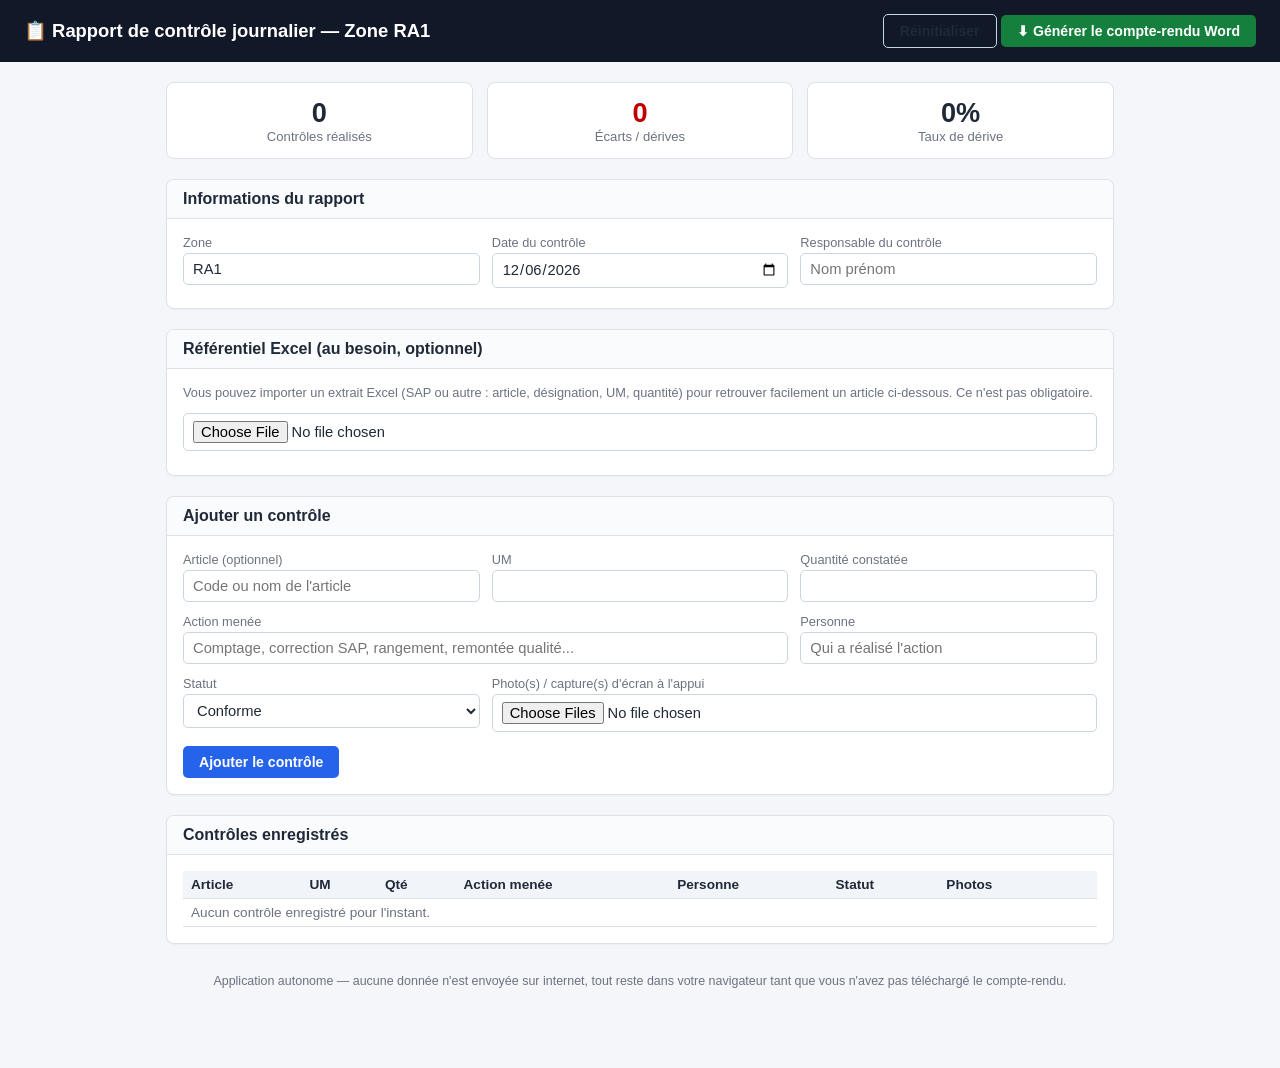
==== commit 331b4af7: "Simplifie fortement l'app HTML : import Excel au besoin, une seule liste Retire la distinction LX02/" ====
--- a/rapport-zone-ra1.html
+++ b/rapport-zone-ra1.html
@@ -6,128 +6,65 @@
 <title>Rapport de zone RA1</title>
 <style>
   :root {
-    --bg: #f4f6f9;
-    --card: #ffffff;
-    --border: #dde2e8;
-    --text: #1f2937;
-    --muted: #6b7280;
-    --primary: #2563eb;
-    --primary-dark: #1d4ed8;
-    --success: #15803d;
-    --danger: #c00000;
-    --danger-bg: #fce4e4;
-    --warning: #b45309;
-    --header-bg: #d9e2f3;
+    --bg: #f4f6f9; --card: #fff; --border: #dde2e8; --text: #1f2937; --muted: #6b7280;
+    --primary: #2563eb; --primary-dark: #1d4ed8; --success: #15803d;
+    --danger: #c00000; --danger-bg: #fce4e4; --warning: #b45309; --header-bg: #d9e2f3;
   }
   * { box-sizing: border-box; }
-  body {
-    margin: 0;
-    font-family: "Segoe UI", Calibri, Arial, sans-serif;
-    background: var(--bg);
-    color: var(--text);
-    padding-bottom: 60px;
-  }
-  header.topbar {
-    background: #111827;
-    color: #fff;
-    padding: 14px 24px;
-    display: flex;
-    justify-content: space-between;
-    align-items: center;
-    flex-wrap: wrap;
-    gap: 10px;
-  }
+  body { margin: 0; font-family: "Segoe UI", Calibri, Arial, sans-serif; background: var(--bg); color: var(--text); padding-bottom: 60px; }
+  header.topbar { background: #111827; color: #fff; padding: 14px 24px; display: flex; justify-content: space-between; align-items: center; flex-wrap: wrap; gap: 10px; }
   header.topbar h1 { font-size: 1.15rem; margin: 0; }
-  header.topbar .actions button { margin-left: 8px; }
-  main { max-width: 1200px; margin: 20px auto; padding: 0 16px; }
-  .card {
-    background: var(--card);
-    border: 1px solid var(--border);
-    border-radius: 8px;
-    margin-bottom: 20px;
-    box-shadow: 0 1px 2px rgba(0,0,0,.04);
-  }
-  .card > .card-header {
-    padding: 10px 16px;
-    font-weight: 600;
-    border-bottom: 1px solid var(--border);
-    background: #fafbfc;
-    border-radius: 8px 8px 0 0;
-  }
+  main { max-width: 980px; margin: 20px auto; padding: 0 16px; }
+  .card { background: var(--card); border: 1px solid var(--border); border-radius: 8px; margin-bottom: 20px; box-shadow: 0 1px 2px rgba(0,0,0,.04); }
+  .card > .card-header { padding: 10px 16px; font-weight: 600; border-bottom: 1px solid var(--border); background: #fafbfc; border-radius: 8px 8px 0 0; }
   .card > .card-body { padding: 16px; }
   .grid { display: grid; gap: 12px; }
   .grid-2 { grid-template-columns: 1fr 1fr; }
   .grid-3 { grid-template-columns: 1fr 1fr 1fr; }
-  .grid-4 { grid-template-columns: 1fr 1fr 1fr 1fr; }
-  @media (max-width: 720px) {
-    .grid-2, .grid-3, .grid-4 { grid-template-columns: 1fr; }
-  }
+  @media (max-width: 640px) { .grid-2, .grid-3 { grid-template-columns: 1fr; } }
   label { display: block; font-size: .8rem; color: var(--muted); margin-bottom: 3px; }
   input[type=text], input[type=number], input[type=date], input[type=file], select, textarea {
-    width: 100%;
-    padding: 6px 8px;
-    border: 1px solid #cbd5e1;
-    border-radius: 5px;
-    font-size: .9rem;
-    background: #fff;
-    color: var(--text);
-    font-family: inherit;
+    width: 100%; padding: 7px 9px; border: 1px solid #cbd5e1; border-radius: 5px; font-size: .92rem;
+    background: #fff; color: var(--text); font-family: inherit;
   }
   textarea { resize: vertical; }
   .field { margin-bottom: 4px; }
-  button {
-    cursor: pointer;
-    border: none;
-    border-radius: 5px;
-    padding: 7px 14px;
-    font-size: .85rem;
-    font-weight: 600;
-    background: #e5e7eb;
-    color: var(--text);
-  }
+  button { cursor: pointer; border: none; border-radius: 5px; padding: 8px 16px; font-size: .88rem; font-weight: 600; background: #e5e7eb; color: var(--text); }
   button.primary { background: var(--primary); color: #fff; }
   button.primary:hover { background: var(--primary-dark); }
   button.success { background: var(--success); color: #fff; }
-  button.danger { background: #fff; color: var(--danger); border: 1px solid var(--danger); }
+  button.danger { background: #fff; color: var(--danger); border: 1px solid var(--danger); padding: 5px 10px; font-size: .8rem; }
   button.ghost { background: transparent; border: 1px solid #cbd5e1; }
-  button:disabled { opacity: .5; cursor: not-allowed; }
+  button.link { background: none; border: none; color: var(--primary); font-weight: 600; padding: 0; font-size: .82rem; text-decoration: underline; }
   .stats { display: grid; grid-template-columns: repeat(3, 1fr); gap: 14px; margin-bottom: 20px; }
-  .stat { background: var(--card); border: 1px solid var(--border); border-radius: 8px; text-align: center; padding: 16px; }
-  .stat .num { font-size: 1.8rem; font-weight: 700; }
-  .stat .lbl { color: var(--muted); font-size: .85rem; }
+  .stat { background: var(--card); border: 1px solid var(--border); border-radius: 8px; text-align: center; padding: 14px; }
+  .stat .num { font-size: 1.7rem; font-weight: 700; }
+  .stat .lbl { color: var(--muted); font-size: .82rem; }
   .stat.danger .num { color: var(--danger); }
-  table { width: 100%; border-collapse: collapse; font-size: .82rem; }
+  table { width: 100%; border-collapse: collapse; font-size: .85rem; }
   th, td { padding: 6px 8px; border-bottom: 1px solid var(--border); text-align: left; vertical-align: top; }
-  thead th { background: #f1f5f9; position: sticky; top: 0; }
+  thead th { background: #f1f5f9; }
   tr.drift td { background: var(--danger-bg); color: var(--danger); }
-  .table-wrap { overflow-x: auto; max-height: 340px; overflow-y: auto; }
+  .table-wrap { overflow-x: auto; }
   .badge { display: inline-block; padding: 2px 8px; border-radius: 999px; font-size: .72rem; font-weight: 700; color: #fff; }
   .badge.ok { background: var(--success); }
   .badge.bad { background: var(--danger); }
-  .badge.warn { background: var(--warning); }
-  .badge.info { background: #6b7280; }
   .muted { color: var(--muted); }
-  .small { font-size: .78rem; }
+  .small { font-size: .8rem; }
   .alert { padding: 10px 14px; border-radius: 6px; margin-bottom: 14px; font-size: .88rem; }
   .alert-success { background: #dcfce7; color: #166534; border: 1px solid #bbf7d0; }
   .alert-danger { background: #fee2e2; color: #991b1b; border: 1px solid #fecaca; }
   .alert-warn { background: #fef3c7; color: #92400e; border: 1px solid #fde68a; }
-  .photo-grid { display: grid; grid-template-columns: repeat(auto-fill, minmax(110px, 1fr)); gap: 10px; margin-bottom: 12px; }
-  .photo-item { text-align: center; }
-  .photo-item img { width: 100%; height: 90px; object-fit: cover; border-radius: 5px; border: 1px solid var(--border); cursor: pointer; }
-  .photo-item .cap { font-size: .72rem; color: var(--muted); overflow: hidden; text-overflow: ellipsis; white-space: nowrap; }
-  .row-actions { text-align: right; }
+  .photo-thumbs { display: flex; flex-wrap: wrap; gap: 6px; margin-top: 4px; }
+  .photo-thumbs img { width: 46px; height: 46px; object-fit: cover; border-radius: 4px; border: 1px solid var(--border); cursor: pointer; }
+  .row-actions { text-align: right; white-space: nowrap; }
   .hint { font-size: .78rem; color: var(--muted); margin-top: 4px; }
-  .mapping-row { display: grid; grid-template-columns: 220px 1fr; gap: 10px; align-items: center; margin-bottom: 6px; }
-  .modal-backdrop {
-    position: fixed; inset: 0; background: rgba(15,23,42,.55);
-    display: flex; align-items: flex-start; justify-content: center;
-    padding: 30px 14px; overflow-y: auto; z-index: 50;
-  }
-  .modal { background: #fff; border-radius: 8px; max-width: 760px; width: 100%; padding: 20px; }
-  .modal h2 { margin-top: 0; font-size: 1.05rem; }
-  .modal-actions { display: flex; justify-content: flex-end; gap: 8px; margin-top: 16px; }
+  .mapping-row { display: none; grid-template-columns: repeat(4, 1fr); gap: 8px; margin-top: 10px; }
+  .mapping-row.open { display: grid; }
+  .mapping-row .field label { font-size: .72rem; }
   .hidden { display: none !important; }
+  .modal-backdrop { position: fixed; inset: 0; background: rgba(15,23,42,.6); display: flex; align-items: center; justify-content: center; padding: 20px; z-index: 50; }
+  .modal-backdrop img { max-width: 90vw; max-height: 85vh; border-radius: 6px; }
   footer.appfoot { text-align: center; color: var(--muted); font-size: .78rem; margin-top: 30px; }
 </style>
 </head>
@@ -135,7 +72,7 @@
 
 <header class="topbar">
   <h1>📋 Rapport de contrôle journalier — Zone <span id="zoneLabel">RA1</span></h1>
-  <div class="actions">
+  <div>
     <button type="button" class="ghost" id="btnReset">Réinitialiser</button>
     <button type="button" class="success" id="btnGenerate">⬇ Générer le compte-rendu Word</button>
   </div>
@@ -150,97 +87,61 @@
     <div class="stat"><div class="num" id="statRate">0%</div><div class="lbl">Taux de dérive</div></div>
   </div>
 
-  <!-- INFOS RAPPORT -->
   <div class="card">
     <div class="card-header">Informations du rapport</div>
-    <div class="card-body grid grid-4">
-      <div class="field">
-        <label>Zone</label>
-        <input type="text" id="inZone" value="RA1">
-      </div>
-      <div class="field">
-        <label>Date du contrôle</label>
-        <input type="date" id="inDate">
-      </div>
-      <div class="field" style="grid-column: span 2;">
-        <label>Responsable du contrôle</label>
-        <input type="text" id="inAuthor" placeholder="Nom prénom">
-      </div>
-      <div class="field" style="grid-column: 1 / -1;">
-        <label>Notes générales (optionnel)</label>
-        <textarea id="inNotes" rows="2"></textarea>
-      </div>
+    <div class="card-body grid grid-3">
+      <div class="field"><label>Zone</label><input type="text" id="inZone" value="RA1"></div>
+      <div class="field"><label>Date du contrôle</label><input type="date" id="inDate"></div>
+      <div class="field"><label>Responsable du contrôle</label><input type="text" id="inAuthor" placeholder="Nom prénom"></div>
     </div>
   </div>
 
-  <!-- IMPORTS SAP -->
-  <div class="grid grid-2">
-    <div class="card">
-      <div class="card-header">Extraction stock — LX02</div>
-      <div class="card-body">
-        <div id="lx02Summary" class="muted small">Aucune extraction importée.</div>
-        <div id="lx02Preview" class="table-wrap hidden"></div>
-        <div class="field" style="margin-top:10px;">
-          <input type="file" id="lx02File" accept=".xlsx,.xls">
-        </div>
+  <div class="card">
+    <div class="card-header">Référentiel Excel (au besoin, optionnel)</div>
+    <div class="card-body">
+      <p class="small muted" style="margin-top:0;">
+        Vous pouvez importer un extrait Excel (SAP ou autre : article, désignation, UM, quantité)
+        pour retrouver facilement un article ci-dessous. Ce n'est pas obligatoire.
+      </p>
+      <input type="file" id="refFile" accept=".xlsx,.xls">
+      <div id="refSummary" class="small muted" style="margin-top:8px;"></div>
+      <button type="button" class="link hidden" id="btnToggleMapping" style="margin-top:6px;">Corriger les colonnes détectées</button>
+      <div class="mapping-row" id="mappingRow">
+        <div class="field"><label>Article</label><select data-role="article"></select></div>
+        <div class="field"><label>Désignation</label><select data-role="designation"></select></div>
+        <div class="field"><label>UM</label><select data-role="um"></select></div>
+        <div class="field"><label>Quantité</label><select data-role="quantite"></select></div>
       </div>
-    </div>
-    <div class="card">
-      <div class="card-header">Mouvements / unités de stock — LT27</div>
-      <div class="card-body">
-        <div id="lt27Summary" class="muted small">Aucune extraction importée.</div>
-        <div id="lt27Preview" class="table-wrap hidden"></div>
-        <div class="field" style="margin-top:10px;">
-          <input type="file" id="lt27File" accept=".xlsx,.xls">
-        </div>
-      </div>
+      <button type="button" class="ghost hidden" id="btnReapply" style="margin-top:8px;">Ré-appliquer</button>
     </div>
   </div>
 
-  <!-- AJOUT LIGNE -->
   <div class="card">
-    <div class="card-header">Ajouter un contrôle (physique ou informatique)</div>
+    <div class="card-header">Ajouter un contrôle</div>
     <div class="card-body">
-      <div class="grid grid-2">
+      <div class="grid grid-3">
         <div class="field">
-          <label>Article depuis extraction LX02 (optionnel)</label>
-          <select id="selSapRow"><option value="">— sélection manuelle —</option></select>
+          <label>Article (optionnel)</label>
+          <input type="text" id="fArticle" list="articleList" placeholder="Code ou nom de l'article">
+          <datalist id="articleList"></datalist>
         </div>
-        <div class="field">
-          <label>Mouvement depuis extraction LT27 (optionnel)</label>
-          <select id="selMovementRow"><option value="">— aucun —</option></select>
-        </div>
+        <div class="field"><label>UM</label><input type="text" id="fUm"></div>
+        <div class="field"><label>Quantité constatée</label><input type="number" step="any" id="fQuantite"></div>
       </div>
-      <div class="grid grid-4" style="margin-top:8px;">
-        <div class="field"><label>Article</label><input type="text" id="fArticle"></div>
-        <div class="field" style="grid-column: span 2;"><label>Désignation</label><input type="text" id="fDesignation"></div>
-        <div class="field"><label>Lot</label><input type="text" id="fLot"></div>
-      </div>
-      <div class="grid grid-4" style="margin-top:8px;">
-        <div class="field"><label>Unité de stock</label><input type="text" id="fUniteStock"></div>
-        <div class="field"><label>UM</label><input type="text" id="fUm"></div>
-        <div class="field"><label>Qté SAP</label><input type="number" step="any" id="fQteSap"></div>
-        <div class="field"><label>Qté physique constatée</label><input type="number" step="any" id="fQtePhysique"></div>
-      </div>
-      <div class="grid grid-4" style="margin-top:8px;">
-        <div class="field"><label>DLC</label><input type="date" id="fDlc"></div>
-        <div class="field">
-          <label>Type de contrôle</label>
-          <select id="fTypeControle"><option value="Physique">Physique</option><option value="Informatique">Informatique</option></select>
-        </div>
-        <div class="field" style="grid-column: span 2;"><label>Personne ayant réalisé le mouvement</label><input type="text" id="fPersonne"></div>
+      <div class="hint hidden" id="expectedQtyHint"></div>
+      <div class="grid grid-3" style="margin-top:8px;">
+        <div class="field" style="grid-column: span 2;"><label>Action menée</label><input type="text" id="fAction" placeholder="Comptage, correction SAP, rangement, remontée qualité..."></div>
+        <div class="field"><label>Personne</label><input type="text" id="fPersonne" placeholder="Qui a réalisé l'action"></div>
       </div>
       <div class="grid grid-3" style="margin-top:8px;">
-        <div class="field"><label>Action réalisée</label><input type="text" id="fAction" placeholder="Comptage, correction SAP, remontée qualité..."></div>
         <div class="field">
-          <label>Statut (si pas de comparaison de quantité)</label>
-          <select id="fStatut"><option value="Info">Info</option><option value="Conforme">Conforme</option><option value="Anomalie">Anomalie</option></select>
+          <label>Statut</label>
+          <select id="fStatut"><option value="Conforme">Conforme</option><option value="Ecart">Écart</option><option value="Anomalie">Anomalie</option></select>
         </div>
-        <div class="field"><label>Photo(s)</label><input type="file" id="fPhotos" accept="image/*" multiple></div>
-      </div>
-      <div class="field" style="margin-top:8px;">
-        <label>Commentaire</label>
-        <textarea id="fCommentaire" rows="2"></textarea>
+        <div class="field" style="grid-column: span 2;">
+          <label>Photo(s) / capture(s) d'écran à l'appui</label>
+          <input type="file" id="fPhotos" accept="image/*" multiple>
+        </div>
       </div>
       <div style="margin-top:10px;">
         <button type="button" class="primary" id="btnAddLine">Ajouter le contrôle</button>
@@ -248,60 +149,25 @@
     </div>
   </div>
 
-  <!-- LIGNES -->
   <div class="card">
     <div class="card-header">Contrôles enregistrés</div>
     <div class="card-body table-wrap">
       <table>
         <thead>
-          <tr>
-            <th>Article</th><th>Désignation</th><th>Lot</th><th>UM</th>
-            <th>Qté SAP</th><th>Qté phys.</th><th>Écart</th><th>DLC</th>
-            <th>Type</th><th>Personne</th><th>Action</th><th>Statut</th><th>Photos</th><th></th>
-          </tr>
+          <tr><th>Article</th><th>UM</th><th>Qté</th><th>Action menée</th><th>Personne</th><th>Statut</th><th>Photos</th><th></th></tr>
         </thead>
         <tbody id="linesBody">
-          <tr><td colspan="14" class="muted">Aucun contrôle enregistré pour l'instant.</td></tr>
+          <tr><td colspan="8" class="muted">Aucun contrôle enregistré pour l'instant.</td></tr>
         </tbody>
       </table>
     </div>
   </div>
 
-  <!-- PHOTOS GENERALES -->
-  <div class="card">
-    <div class="card-header">Photos du contrôle physique de la zone</div>
-    <div class="card-body">
-      <div class="photo-grid" id="generalPhotoGrid"></div>
-      <div class="grid grid-3">
-        <div class="field" style="grid-column: span 2;"><input type="file" id="genPhotos" accept="image/*" multiple></div>
-        <div class="field"><input type="text" id="genCaption" placeholder="Légende (optionnel)"></div>
-      </div>
-      <button type="button" class="primary" id="btnAddGenPhotos" style="margin-top:8px;">Ajouter</button>
-    </div>
-  </div>
-
   <footer class="appfoot">Application autonome — aucune donnée n'est envoyée sur internet, tout reste dans votre navigateur tant que vous n'avez pas téléchargé le compte-rendu.</footer>
 </main>
 
-<!-- MODAL MAPPING IMPORT -->
-<div class="modal-backdrop hidden" id="mappingModal">
-  <div class="modal">
-    <h2 id="mappingTitle">Vérifier les colonnes</h2>
-    <p class="small muted" id="mappingFileInfo"></p>
-    <div id="mappingFields"></div>
-    <div id="mappingPreviewWrap" class="table-wrap" style="margin-top:14px;"></div>
-    <div class="modal-actions">
-      <button type="button" class="ghost" id="btnMappingCancel">Annuler</button>
-      <button type="button" class="primary" id="btnMappingConfirm">Valider l'import</button>
-    </div>
-  </div>
-</div>
-
 <div class="modal-backdrop hidden" id="lightboxModal">
-  <div class="modal" style="max-width:90vw;">
-    <img id="lightboxImg" style="max-width:100%; display:block; margin:0 auto;">
-    <div class="modal-actions"><button type="button" class="ghost" id="btnLightboxClose">Fermer</button></div>
-  </div>
+  <img id="lightboxImg">
 </div>
 
 <script>
@@ -432,118 +298,44 @@
 (function () {
   "use strict";
 
-  // ---------------------------------------------------------------------
-  // Rôles reconnus par type d'extraction (mêmes mots-clés que la version
-  // serveur, validés sur des exports LX02 / LT27 réels).
-  // ---------------------------------------------------------------------
-  var ROLE_KEYWORDS_LX02 = {
+  var ROLE_KEYWORDS = {
     article: ["article"],
     designation: ["designation"],
-    unite_stock: ["unite de stock", "unite stock"],
-    type_stock: ["type de stock", "type stock"],
-    emplacement: ["emplacement", "magasin"],
-    quantite: ["stock disponible", "quantite", "qte disponible"],
-    um: ["unite de qte", "unite de mesure", "uom"],
-    lot: ["lot"],
-    dlc: ["peremption", "dlc", "expiration"],
-    date_dernier_mouvement: ["dernier mouvement", "date mouvement"]
+    um: ["unite de qte", "unite de quantite", "unite de mesure", "uom"],
+    quantite: ["stock disponible", "qte theor", "quantite theor", "quantite", "qte disponible"]
   };
-
-  var ROLE_KEYWORDS_LT27 = {
-    numero_ot: ["ordre de transfert"],
-    code_mouvement: ["code mouvement"],
-    magasin: ["magasin"],
-    article: ["article"],
-    lot: ["lot"],
-    utilisateur: ["utilisateur"],
-    quantite: ["qte theor", "quantite theor", "quantite"],
-    um: ["unite de quantite alternative", "unite de mesure", "uom"],
-    statut_ot: ["statut confirmation", "statut"],
-    type_stock: ["type de stock"],
-    type_magasin_origine: ["type magasin cedant"],
-    emplacement_origine: ["emplacement cedant"],
-    unite_stock_origine: ["unite stock cedant", "unite de stock cedant"],
-    type_magasin_destination: ["type magasin prenant"],
-    emplacement_destination: ["emplacement prenant"],
-    unite_stock_destination: ["unite de stock pren", "unite stock pren"],
-    date_mouvement: ["date confirmation"],
-    heure_mouvement: ["heure confirmation"]
-  };
-
-  var ROLE_LABELS = {
-    article: "Article", designation: "Désignation", unite_stock: "Unité de stock",
-    type_stock: "Type de stock", emplacement: "Emplacement / Zone", quantite: "Quantité",
-    um: "Unité de mesure", lot: "Lot", dlc: "Date péremption / DLC",
-    date_dernier_mouvement: "Date dernier mouvement", numero_ot: "N° Ordre de transfert",
-    code_mouvement: "Code mouvement (WM)", magasin: "Magasin",
-    utilisateur: "Utilisateur SAP (a réalisé le mouvement)", statut_ot: "Statut confirmation",
-    type_magasin_origine: "Type magasin cédant", emplacement_origine: "Emplacement cédant (origine)",
-    unite_stock_origine: "Unité de stock cédant", type_magasin_destination: "Type magasin prenant",
-    emplacement_destination: "Emplacement prenant (destination)", unite_stock_destination: "Unité de stock prenant",
-    date_mouvement: "Date du mouvement", heure_mouvement: "Heure du mouvement"
-  };
+  var ROLES = Object.keys(ROLE_KEYWORDS);
 
   var DRIFT_THRESHOLD_PCT = 10;
 
-  // ---------------------------------------------------------------------
-  // État de l'application (en mémoire uniquement, pas de persistance)
-  // ---------------------------------------------------------------------
   var state = {
-    sapImport: null,       // {filename, importedAt, rows:[]}
-    movementImport: null,  // {filename, importedAt, rows:[]}
+    refImport: null,   // {filename, importedAt, rows:[{article,designation,um,quantite}]}
     lines: [],
-    generalPhotos: [],
-    nextSapId: 1,
-    nextMovementId: 1,
     nextLineId: 1,
     nextPhotoId: 1
   };
 
-  var pendingImport = null; // {kind, filename, headerNames, headerIndex, dataRows, mapping}
-
-  // ---------------------------------------------------------------------
-  // Utilitaires
-  // ---------------------------------------------------------------------
+  var pendingImport = null; // {filename, headerIndex, dataRows, mapping}
+
+  // -- utils ---------------------------------------------------------
   function normalize(s) {
     if (s === null || s === undefined) return "";
     return String(s).normalize("NFD").replace(/[\u0300-\u036f]/g, "").toLowerCase().trim();
   }
-
   function esc(v) {
     if (v === null || v === undefined) return "";
-    return String(v)
-      .replace(/&/g, "&amp;").replace(/</g, "&lt;").replace(/>/g, "&gt;").replace(/"/g, "&quot;");
-  }
-
+    return String(v).replace(/&/g, "&amp;").replace(/</g, "&lt;").replace(/>/g, "&gt;").replace(/"/g, "&quot;");
+  }
   function toNumber(v) {
     if (v === null || v === undefined || v === "") return null;
     var n = parseFloat(String(v).replace(",", "."));
     return isNaN(n) ? null : n;
   }
-
-  function toDate(v) {
-    if (v === null || v === undefined || v === "") return null;
-    if (v instanceof Date && !isNaN(v.getTime())) return v;
-    var d = new Date(v);
-    return isNaN(d.getTime()) ? null : d;
-  }
-
   function pad2(n) { return n < 10 ? "0" + n : "" + n; }
-
-  function dateInputStr(d) {
-    if (!d) return "";
-    return d.getFullYear() + "-" + pad2(d.getMonth() + 1) + "-" + pad2(d.getDate());
-  }
-
-  function dateDisplayStr(d) {
-    if (!d) return "";
-    return pad2(d.getDate()) + "/" + pad2(d.getMonth() + 1) + "/" + d.getFullYear();
-  }
-
-  function nowDisplayStr() {
-    var d = new Date();
-    return dateDisplayStr(d) + " " + pad2(d.getHours()) + ":" + pad2(d.getMinutes());
-  }
+  function dateInputStr(d) { return d.getFullYear() + "-" + pad2(d.getMonth() + 1) + "-" + pad2(d.getDate()); }
+  function dateDisplayStr(d) { return pad2(d.getDate()) + "/" + pad2(d.getMonth() + 1) + "/" + d.getFullYear(); }
+  function nowDisplayStr() { var d = new Date(); return dateDisplayStr(d) + " " + pad2(d.getHours()) + ":" + pad2(d.getMinutes()); }
+  function fmt(v) { return (v === null || v === undefined || v === "") ? "—" : v; }
 
   function flash(message, type) {
     var area = document.getElementById("flashArea");
@@ -555,11 +347,7 @@
     setTimeout(function () { if (div.parentNode) div.parentNode.removeChild(div); }, 5000);
   }
 
-  function fmt(v) { return (v === null || v === undefined || v === "") ? "—" : v; }
-
-  // ---------------------------------------------------------------------
-  // Lecture des extractions Excel (SheetJS) + mapping flexible
-  // ---------------------------------------------------------------------
+  // -- lecture Excel + détection des colonnes -------------------------
   function readWorkbook(file, callback) {
     var reader = new FileReader();
     reader.onload = function (e) {
@@ -569,9 +357,7 @@
         var ws = wb.Sheets[wb.SheetNames[0]];
         var rows = XLSX.utils.sheet_to_json(ws, { header: 1, raw: true, defval: null });
         callback(null, rows);
-      } catch (err) {
-        callback(err);
-      }
+      } catch (err) { callback(err); }
     };
     reader.onerror = function () { callback(new Error("Lecture du fichier impossible.")); };
     reader.readAsArrayBuffer(file);
@@ -586,11 +372,11 @@
     return { names: names, map: map };
   }
 
-  function guessMapping(names, roleKeywords) {
+  function guessMapping(names) {
     var normed = names.map(function (n) { return [n, normalize(n)]; });
     var mapping = {};
-    Object.keys(roleKeywords).forEach(function (role) {
-      var keywords = roleKeywords[role], best = null;
+    ROLES.forEach(function (role) {
+      var keywords = ROLE_KEYWORDS[role], best = null;
       for (var i = 0; i < normed.length; i++) {
         var name = normed[i][0], nname = normed[i][1];
         if (keywords.some(function (kw) { return nname.indexOf(kw) !== -1; })) { best = name; break; }
@@ -602,7 +388,7 @@
 
   function parseRows(dataRows, mapping, headerIndex) {
     var roleIndex = {};
-    Object.keys(mapping).forEach(function (role) {
+    ROLES.forEach(function (role) {
       var headerName = mapping[role];
       if (headerName && headerIndex.map[headerName] !== undefined) roleIndex[role] = headerIndex.map[headerName];
     });
@@ -610,9 +396,9 @@
     dataRows.forEach(function (row) {
       if (!row || row.every(function (v) { return v === null || v === undefined || v === ""; })) return;
       var item = {}, hasValue = false;
-      Object.keys(roleIndex).forEach(function (role) {
+      ROLES.forEach(function (role) {
         var idx = roleIndex[role];
-        var val = idx < row.length ? row[idx] : null;
+        var val = idx !== undefined && idx < row.length ? row[idx] : null;
         item[role] = (val === undefined) ? null : val;
         if (val !== null && val !== undefined && val !== "") hasValue = true;
       });
@@ -621,7 +407,43 @@
     return results;
   }
 
-  function handleFileSelected(kind, file) {
+  function fillMappingSelects(headerIndex, mapping) {
+    document.querySelectorAll("#mappingRow select[data-role]").forEach(function (sel) {
+      var role = sel.getAttribute("data-role");
+      var options = '<option value="">— ignorer —</option>';
+      headerIndex.names.forEach(function (name) {
+        var selected = mapping[role] === name ? " selected" : "";
+        options += '<option value="' + esc(name) + '"' + selected + ">" + esc(name) + "</option>";
+      });
+      sel.innerHTML = options;
+    });
+  }
+
+  function currentMappingFromSelects() {
+    var mapping = {};
+    document.querySelectorAll("#mappingRow select[data-role]").forEach(function (sel) {
+      mapping[sel.getAttribute("data-role")] = sel.value || null;
+    });
+    return mapping;
+  }
+
+  function applyImport(filename, dataRows, mapping, headerIndex) {
+    var parsed = parseRows(dataRows, mapping, headerIndex);
+    var rows = parsed.map(function (item) {
+      return {
+        article: item.article != null ? String(item.article).trim() : null,
+        designation: item.designation != null ? String(item.designation).trim() : null,
+        um: item.um != null ? String(item.um).trim() : null,
+        quantite: toNumber(item.quantite)
+      };
+    });
+    state.refImport = { filename: filename, importedAt: nowDisplayStr(), rows: rows };
+    renderRefSummary();
+    renderArticleDatalist();
+    flash(rows.length + " ligne(s) importée(s) depuis " + filename + ".", "success");
+  }
+
+  function handleRefFileSelected(file) {
     if (!file) return;
     var ext = file.name.slice(file.name.lastIndexOf(".")).toLowerCase();
     if (ext !== ".xlsx" && ext !== ".xls") {
@@ -635,234 +457,47 @@
       }
       var headerIndex = buildHeaderIndex(rows[0]);
       var dataRows = rows.slice(1);
-      var roleKeywords = kind === "lx02" ? ROLE_KEYWORDS_LX02 : ROLE_KEYWORDS_LT27;
-      var mapping = guessMapping(headerIndex.names, roleKeywords);
-      pendingImport = {
-        kind: kind, filename: file.name, headerIndex: headerIndex, dataRows: dataRows, mapping: mapping
-      };
-      openMappingModal();
-    });
-  }
-
-  // ---------------------------------------------------------------------
-  // Modal de vérification / correction du mapping de colonnes
-  // ---------------------------------------------------------------------
-  function openMappingModal() {
-    var roleKeywords = pendingImport.kind === "lx02" ? ROLE_KEYWORDS_LX02 : ROLE_KEYWORDS_LT27;
-    var roles = Object.keys(roleKeywords);
-
-    document.getElementById("mappingTitle").textContent =
-      "Vérifier les colonnes — " + (pendingImport.kind === "lx02" ? "LX02 (stock)" : "LT27 (mouvements)");
-    document.getElementById("mappingFileInfo").textContent =
-      "Fichier : " + pendingImport.filename + ". Les colonnes ont été détectées automatiquement, corrigez-les si besoin.";
-
-    var fieldsHtml = "";
-    roles.forEach(function (role) {
-      var options = '<option value="">— ignorer —</option>';
-      pendingImport.headerIndex.names.forEach(function (name) {
-        var sel = pendingImport.mapping[role] === name ? " selected" : "";
-        options += '<option value="' + esc(name) + '"' + sel + ">" + esc(name) + "</option>";
-      });
-      fieldsHtml += '<div class="mapping-row"><label style="margin:0;">' + esc(ROLE_LABELS[role] || role) +
-        '</label><select data-role="' + role + '">' + options + "</select></div>";
-    });
-    document.getElementById("mappingFields").innerHTML = fieldsHtml;
-
-    var previewRows = pendingImport.dataRows.slice(0, 5);
-    var headHtml = "<tr>" + pendingImport.headerIndex.names.map(function (n) { return "<th>" + esc(n) + "</th>"; }).join("") + "</tr>";
-    var bodyHtml = previewRows.map(function (row) {
-      return "<tr>" + pendingImport.headerIndex.names.map(function (n) {
-        var idx = pendingImport.headerIndex.map[n];
-        var v = row[idx];
-        if (v instanceof Date) v = dateDisplayStr(v);
-        return "<td>" + esc(v === null || v === undefined ? "" : v) + "</td>";
-      }).join("") + "</tr>";
-    }).join("");
-    document.getElementById("mappingPreviewWrap").innerHTML =
-      "<table><thead>" + headHtml + "</thead><tbody>" + bodyHtml + "</tbody></table>";
-
-    document.getElementById("mappingModal").classList.remove("hidden");
-  }
-
-  function closeMappingModal() {
-    document.getElementById("mappingModal").classList.add("hidden");
-    pendingImport = null;
-  }
-
-  function confirmMappingImport() {
-    if (!pendingImport) return;
-    var mapping = {};
-    document.querySelectorAll("#mappingFields select[data-role]").forEach(function (sel) {
-      mapping[sel.getAttribute("data-role")] = sel.value || null;
-    });
-
-    var parsed = parseRows(pendingImport.dataRows, mapping, pendingImport.headerIndex);
-
-    if (pendingImport.kind === "lx02") {
-      var sapRows = parsed.map(function (item) {
-        return {
-          id: state.nextSapId++,
-          article: item.article != null ? String(item.article).trim() : null,
-          designation: item.designation != null ? String(item.designation).trim() : null,
-          unite_stock: item.unite_stock != null ? String(item.unite_stock).trim() : null,
-          type_stock: item.type_stock != null ? String(item.type_stock).trim() : null,
-          emplacement: item.emplacement != null ? String(item.emplacement).trim() : null,
-          quantite: toNumber(item.quantite),
-          um: item.um != null ? String(item.um).trim() : null,
-          lot: item.lot != null ? String(item.lot).trim() : null,
-          dlc: toDate(item.dlc),
-          date_dernier_mouvement: toDate(item.date_dernier_mouvement)
-        };
-      });
-      state.sapImport = { filename: pendingImport.filename, importedAt: nowDisplayStr(), rows: sapRows };
+      var mapping = guessMapping(headerIndex.names);
+      pendingImport = { filename: file.name, headerIndex: headerIndex, dataRows: dataRows, mapping: mapping };
+      fillMappingSelects(headerIndex, mapping);
+      document.getElementById("btnToggleMapping").classList.remove("hidden");
+      document.getElementById("btnReapply").classList.remove("hidden");
+      applyImport(pendingImport.filename, dataRows, mapping, headerIndex);
+    });
+  }
+
+  function renderRefSummary() {
+    var el = document.getElementById("refSummary");
+    if (state.refImport) {
+      el.innerHTML = "<strong>" + esc(state.refImport.filename) + "</strong> — " +
+        state.refImport.rows.length + " lignes importées le " + esc(state.refImport.importedAt);
     } else {
-      var moveRows = parsed.map(function (item) {
-        return {
-          id: state.nextMovementId++,
-          numero_ot: item.numero_ot != null ? String(item.numero_ot).trim() : null,
-          code_mouvement: item.code_mouvement != null ? String(item.code_mouvement).trim() : null,
-          magasin: item.magasin != null ? String(item.magasin).trim() : null,
-          article: item.article != null ? String(item.article).trim() : null,
-          lot: item.lot != null ? String(item.lot).trim() : null,
-          utilisateur: item.utilisateur != null ? String(item.utilisateur).trim() : null,
-          quantite: toNumber(item.quantite),
-          um: item.um != null ? String(item.um).trim() : null,
-          statut_ot: item.statut_ot != null ? String(item.statut_ot).trim() : null,
-          type_stock: item.type_stock != null ? String(item.type_stock).trim() : null,
-          type_magasin_origine: item.type_magasin_origine != null ? String(item.type_magasin_origine).trim() : null,
-          emplacement_origine: item.emplacement_origine != null ? String(item.emplacement_origine).trim() : null,
-          unite_stock_origine: item.unite_stock_origine != null ? String(item.unite_stock_origine).trim() : null,
-          type_magasin_destination: item.type_magasin_destination != null ? String(item.type_magasin_destination).trim() : null,
-          emplacement_destination: item.emplacement_destination != null ? String(item.emplacement_destination).trim() : null,
-          unite_stock_destination: item.unite_stock_destination != null ? String(item.unite_stock_destination).trim() : null,
-          date_mouvement: toDate(item.date_mouvement),
-          heure_mouvement: item.heure_mouvement instanceof Date
-            ? pad2(item.heure_mouvement.getHours()) + ":" + pad2(item.heure_mouvement.getMinutes())
-            : (item.heure_mouvement != null ? String(item.heure_mouvement).trim() : null)
-        };
-      });
-      state.movementImport = { filename: pendingImport.filename, importedAt: nowDisplayStr(), rows: moveRows };
+      el.textContent = "";
     }
-
-    flash(parsed.length + " ligne(s) importée(s) depuis " + pendingImport.filename + ".", "success");
-    closeMappingModal();
-    renderImportSummaries();
-    renderLineSelectOptions();
-  }
-
-  // ---------------------------------------------------------------------
-  // Rendu des résumés d'import + sélecteurs de la ligne de contrôle
-  // ---------------------------------------------------------------------
-  function renderImportSummaries() {
-    var lx02El = document.getElementById("lx02Summary");
-    var lx02Preview = document.getElementById("lx02Preview");
-    if (state.sapImport) {
-      lx02El.innerHTML = "<strong>" + esc(state.sapImport.filename) + "</strong><br>" +
-        state.sapImport.rows.length + " lignes — importée le " + esc(state.sapImport.importedAt);
-      var rowsHtml = state.sapImport.rows.slice(0, 200).map(function (r) {
-        return "<tr><td>" + esc(fmt(r.article)) + "</td><td>" + esc(fmt(r.designation)) + "</td><td>" +
-          esc(fmt(r.lot)) + "</td><td>" + esc(fmt(r.quantite)) + "</td><td>" + esc(fmt(r.um)) + "</td><td>" +
-          esc(r.dlc ? dateDisplayStr(r.dlc) : "") + "</td></tr>";
-      }).join("");
-      lx02Preview.innerHTML = "<table><thead><tr><th>Article</th><th>Désignation</th><th>Lot</th><th>Qté</th><th>UM</th><th>DLC</th></tr></thead><tbody>" + rowsHtml + "</tbody></table>";
-      lx02Preview.classList.remove("hidden");
-    } else {
-      lx02El.textContent = "Aucune extraction de stock importée.";
-      lx02Preview.classList.add("hidden");
-    }
-
-    var lt27El = document.getElementById("lt27Summary");
-    var lt27Preview = document.getElementById("lt27Preview");
-    if (state.movementImport) {
-      lt27El.innerHTML = "<strong>" + esc(state.movementImport.filename) + "</strong><br>" +
-        state.movementImport.rows.length + " lignes — importée le " + esc(state.movementImport.importedAt);
-      var zone = normalize(document.getElementById("inZone").value);
-      var mrowsHtml = state.movementImport.rows.slice(0, 200).map(function (m) {
-        var touches = normalize(m.emplacement_origine) === zone || normalize(m.emplacement_destination) === zone;
-        return '<tr class="' + (touches ? "drift" : "") + '"><td>' + esc(fmt(m.article)) + "</td><td>" + esc(fmt(m.lot)) + "</td><td>" +
-          esc(fmt(m.quantite)) + "</td><td>" + esc(fmt(m.um)) + "</td><td>" + esc(fmt(m.emplacement_origine)) + "</td><td>" +
-          esc(fmt(m.emplacement_destination)) + "</td><td>" + esc(fmt(m.utilisateur)) + "</td><td>" +
-          (m.date_mouvement ? esc(dateDisplayStr(m.date_mouvement)) : "") + " " + esc(fmt(m.heure_mouvement)) + "</td></tr>";
-      }).join("");
-      lt27Preview.innerHTML = "<table><thead><tr><th>Article</th><th>Lot</th><th>Qté</th><th>UM</th><th>Origine</th><th>Destination</th><th>Utilisateur</th><th>Date</th></tr></thead><tbody>" + mrowsHtml + "</tbody></table>" +
-        '<div class="hint">Lignes surlignées : mouvement touchant la zone.</div>';
-      lt27Preview.classList.remove("hidden");
-    } else {
-      lt27El.textContent = "Aucune extraction de mouvements importée.";
-      lt27Preview.classList.add("hidden");
-    }
-  }
-
-  function renderLineSelectOptions() {
-    var sapSel = document.getElementById("selSapRow");
-    sapSel.innerHTML = '<option value="">— sélection manuelle —</option>';
-    if (state.sapImport) {
-      state.sapImport.rows.forEach(function (r) {
-        var opt = document.createElement("option");
-        opt.value = r.id;
-        opt.textContent = fmt(r.article) + " — " + fmt(r.designation) + " (lot " + fmt(r.lot) + ", " + fmt(r.quantite) + " " + fmt(r.um) + ")";
-        sapSel.appendChild(opt);
-      });
-    }
-    var moveSel = document.getElementById("selMovementRow");
-    moveSel.innerHTML = '<option value="">— aucun —</option>';
-    if (state.movementImport) {
-      state.movementImport.rows.forEach(function (m) {
-        var opt = document.createElement("option");
-        opt.value = m.id;
-        opt.textContent = fmt(m.article) + " — " + fmt(m.utilisateur) + " (" + fmt(m.emplacement_origine) + " → " + fmt(m.emplacement_destination) + ")";
-        moveSel.appendChild(opt);
-      });
-    }
-  }
-
-  function findSapRow(id) {
-    if (!id || !state.sapImport) return null;
-    return state.sapImport.rows.find(function (r) { return String(r.id) === String(id); }) || null;
-  }
-  function findMovementRow(id) {
-    if (!id || !state.movementImport) return null;
-    return state.movementImport.rows.find(function (r) { return String(r.id) === String(id); }) || null;
-  }
-
-  document.addEventListener("change", function (e) {
-    if (e.target.id === "selSapRow") {
-      var r = findSapRow(e.target.value);
-      if (r) {
-        document.getElementById("fArticle").value = fmt2(r.article);
-        document.getElementById("fDesignation").value = fmt2(r.designation);
-        document.getElementById("fLot").value = fmt2(r.lot);
-        document.getElementById("fUniteStock").value = fmt2(r.unite_stock);
-        document.getElementById("fUm").value = fmt2(r.um);
-        document.getElementById("fQteSap").value = r.quantite === null ? "" : r.quantite;
-        document.getElementById("fDlc").value = r.dlc ? dateInputStr(r.dlc) : "";
-      }
-    }
-    if (e.target.id === "selMovementRow") {
-      var m = findMovementRow(e.target.value);
-      if (m) {
-        var artEl = document.getElementById("fArticle");
-        if (!artEl.value) artEl.value = fmt2(m.article);
-        var lotEl = document.getElementById("fLot");
-        if (!lotEl.value) lotEl.value = fmt2(m.lot);
-        var usEl = document.getElementById("fUniteStock");
-        if (!usEl.value) usEl.value = fmt2(m.unite_stock_origine || m.unite_stock_destination);
-        var umEl = document.getElementById("fUm");
-        if (!umEl.value) umEl.value = fmt2(m.um);
-        document.getElementById("fPersonne").value = fmt2(m.utilisateur);
-        document.getElementById("fTypeControle").value = "Informatique";
-      }
-    }
-  });
-
-  function fmt2(v) { return v === null || v === undefined ? "" : v; }
-
-  // ---------------------------------------------------------------------
-  // Photos (redimensionnement + encodage base64 côté client)
-  // ---------------------------------------------------------------------
+  }
+
+  function renderArticleDatalist() {
+    var dl = document.getElementById("articleList");
+    dl.innerHTML = "";
+    if (!state.refImport) return;
+    state.refImport.rows.forEach(function (r) {
+      if (!r.article) return;
+      var opt = document.createElement("option");
+      opt.value = r.article;
+      opt.label = [r.article, r.designation].filter(Boolean).join(" — ");
+      dl.appendChild(opt);
+    });
+  }
+
+  function findRefRow(article) {
+    if (!state.refImport || !article) return null;
+    var a = normalize(article);
+    return state.refImport.rows.find(function (r) { return normalize(r.article) === a; }) || null;
+  }
+
+  // -- photos ----------------------------------------------------------
   function resizeImageToDataUrl(file, maxWidth, quality) {
-    maxWidth = maxWidth || 1280;
-    quality = quality || 0.82;
+    maxWidth = maxWidth || 1280; quality = quality || 0.82;
     return new Promise(function (resolve, reject) {
       var reader = new FileReader();
       reader.onload = function (e) {
@@ -873,8 +508,7 @@
           var canvas = document.createElement("canvas");
           canvas.width = width; canvas.height = height;
           var ctx = canvas.getContext("2d");
-          ctx.fillStyle = "#fff";
-          ctx.fillRect(0, 0, width, height);
+          ctx.fillStyle = "#fff"; ctx.fillRect(0, 0, width, height);
           ctx.drawImage(img, 0, 0, width, height);
           resolve(canvas.toDataURL("image/jpeg", quality));
         };
@@ -897,71 +531,28 @@
     }));
   }
 
-  // ---------------------------------------------------------------------
-  // Lignes de contrôle
-  // ---------------------------------------------------------------------
-  function computeEcart(line) {
-    if (line.qte_sap === null || line.qte_sap === undefined || line.qte_physique === null || line.qte_physique === undefined) return null;
-    return Math.round((line.qte_physique - line.qte_sap) * 1000) / 1000;
-  }
-
-  function isDrift(line) {
-    var e = computeEcart(line);
-    return (e !== null && e !== 0) || ["Ecart", "Peremption", "Anomalie"].indexOf(line.statut) !== -1;
-  }
-
-  function getReportDate() {
-    var v = document.getElementById("inDate").value;
-    if (!v) return null;
-    var parts = v.split("-");
-    return new Date(parseInt(parts[0], 10), parseInt(parts[1], 10) - 1, parseInt(parts[2], 10));
-  }
+  // -- lignes de contrôle -----------------------------------------------
+  function isDrift(line) { return line.statut === "Ecart" || line.statut === "Anomalie"; }
 
   function addLine() {
-    var sapRow = findSapRow(document.getElementById("selSapRow").value);
-    var moveRow = findMovementRow(document.getElementById("selMovementRow").value);
-
-    var qteSapInput = toNumber(document.getElementById("fQteSap").value);
-    var qteSap = qteSapInput !== null ? qteSapInput : (sapRow ? sapRow.quantite : null);
-
-    var dlcInputVal = document.getElementById("fDlc").value;
-    var dlc = dlcInputVal ? toDate(dlcInputVal) : (sapRow ? sapRow.dlc : null);
-
-    var article = document.getElementById("fArticle").value.trim() || (sapRow ? sapRow.article : (moveRow ? moveRow.article : null));
-    if (!article) {
-      flash("Merci de renseigner au moins un article (ou de le sélectionner depuis une extraction).", "danger");
+    var article = document.getElementById("fArticle").value.trim();
+    var action = document.getElementById("fAction").value.trim();
+    if (!article && !action) {
+      flash("Renseignez au moins un article ou une action menée.", "danger");
       return;
     }
-
+    var ref = findRefRow(article);
     var line = {
       id: state.nextLineId++,
-      sapRowId: sapRow ? sapRow.id : null,
-      movementRowId: moveRow ? moveRow.id : null,
-      article: article,
-      designation: document.getElementById("fDesignation").value.trim() || (sapRow ? sapRow.designation : null),
-      unite_stock: document.getElementById("fUniteStock").value.trim() || (sapRow ? sapRow.unite_stock : (moveRow ? (moveRow.unite_stock_origine || moveRow.unite_stock_destination) : null)),
-      um: document.getElementById("fUm").value.trim() || (sapRow ? sapRow.um : (moveRow ? moveRow.um : null)),
-      lot: document.getElementById("fLot").value.trim() || (sapRow ? sapRow.lot : (moveRow ? moveRow.lot : null)),
-      dlc: dlc,
-      qte_sap: qteSap,
-      qte_physique: toNumber(document.getElementById("fQtePhysique").value),
-      type_controle: document.getElementById("fTypeControle").value,
-      personne: document.getElementById("fPersonne").value.trim() || (moveRow ? moveRow.utilisateur : null),
-      action: document.getElementById("fAction").value.trim(),
-      commentaire: document.getElementById("fCommentaire").value.trim(),
-      statut: "Info",
+      article: article || null,
+      um: document.getElementById("fUm").value.trim() || (ref ? ref.um : null),
+      quantite: toNumber(document.getElementById("fQuantite").value),
+      qteAttendue: ref ? ref.quantite : null,
+      action: action,
+      personne: document.getElementById("fPersonne").value.trim(),
+      statut: document.getElementById("fStatut").value,
       photos: []
     };
-
-    if (line.qte_sap !== null && line.qte_physique !== null) {
-      line.statut = computeEcart(line) !== 0 ? "Ecart" : "Conforme";
-    } else {
-      line.statut = document.getElementById("fStatut").value || "Info";
-    }
-    var reportDate = getReportDate();
-    if (line.dlc && reportDate && dateInputStr(line.dlc) < dateInputStr(reportDate)) {
-      line.statut = "Peremption";
-    }
 
     var photoFiles = document.getElementById("fPhotos").files;
     loadPhotos(photoFiles).then(function (photos) {
@@ -976,13 +567,12 @@
   }
 
   function resetLineForm() {
-    ["selSapRow", "selMovementRow", "fArticle", "fDesignation", "fLot", "fUniteStock", "fUm",
-      "fQteSap", "fQtePhysique", "fDlc", "fPersonne", "fAction", "fCommentaire"].forEach(function (id) {
+    ["fArticle", "fUm", "fQuantite", "fAction", "fPersonne"].forEach(function (id) {
       document.getElementById(id).value = "";
     });
-    document.getElementById("fTypeControle").value = "Physique";
-    document.getElementById("fStatut").value = "Info";
+    document.getElementById("fStatut").value = "Conforme";
     document.getElementById("fPhotos").value = "";
+    document.getElementById("expectedQtyHint").classList.add("hidden");
   }
 
   function deleteLine(id) {
@@ -990,34 +580,27 @@
     renderLines();
   }
 
-  function statutBadgeClass(line) {
-    if (isDrift(line)) return "bad";
-    if (line.statut === "Conforme") return "ok";
-    return "info";
-  }
-
   function renderLines() {
     var body = document.getElementById("linesBody");
     if (!state.lines.length) {
-      body.innerHTML = '<tr><td colspan="14" class="muted">Aucun contrôle enregistré pour l\'instant.</td></tr>';
+      body.innerHTML = '<tr><td colspan="8" class="muted">Aucun contrôle enregistré pour l\'instant.</td></tr>';
     } else {
       body.innerHTML = state.lines.map(function (line) {
-        var ecart = computeEcart(line);
         var drift = isDrift(line);
+        var photosHtml = line.photos.length
+          ? '<div class="photo-thumbs">' + line.photos.map(function (p) {
+              return '<img src="' + p.dataUrl + '" data-lightbox>';
+            }).join("") + "</div>"
+          : '<span class="muted small">—</span>';
         return "<tr" + (drift ? ' class="drift"' : "") + '>' +
           "<td>" + esc(fmt(line.article)) + "</td>" +
-          "<td>" + esc(fmt(line.designation)) + "</td>" +
-          "<td>" + esc(fmt(line.lot)) + "</td>" +
           "<td>" + esc(fmt(line.um)) + "</td>" +
-          "<td>" + esc(line.qte_sap === null ? "—" : line.qte_sap) + "</td>" +
-          "<td>" + esc(line.qte_physique === null ? "—" : line.qte_physique) + "</td>" +
-          "<td>" + esc(ecart === null ? "—" : ecart) + "</td>" +
-          "<td>" + esc(line.dlc ? dateDisplayStr(line.dlc) : "—") + "</td>" +
-          "<td>" + esc(line.type_controle) + "</td>" +
+          "<td>" + esc(line.quantite === null ? "—" : line.quantite) +
+            (line.qteAttendue !== null && line.qteAttendue !== undefined ? '<div class="hint">attendu: ' + esc(line.qteAttendue) + "</div>" : "") + "</td>" +
+          "<td>" + esc(fmt(line.action)) + "</td>" +
           "<td>" + esc(fmt(line.personne)) + "</td>" +
-          "<td>" + esc(fmt(line.action)) + "</td>" +
-          '<td><span class="badge ' + statutBadgeClass(line) + '">' + esc(line.statut) + "</span></td>" +
-          "<td>" + line.photos.length + "</td>" +
+          '<td><span class="badge ' + (drift ? "bad" : "ok") + '">' + esc(line.statut === "Ecart" ? "Écart" : line.statut) + "</span></td>" +
+          "<td>" + photosHtml + "</td>" +
           '<td class="row-actions"><button type="button" class="danger" data-del-line="' + line.id + '">✕</button></td>' +
           "</tr>";
       }).join("");
@@ -1034,51 +617,11 @@
     document.getElementById("statRate").textContent = rate + "%";
   }
 
-  // ---------------------------------------------------------------------
-  // Photos générales de la zone
-  // ---------------------------------------------------------------------
-  function renderGeneralPhotos() {
-    var grid = document.getElementById("generalPhotoGrid");
-    if (!state.generalPhotos.length) {
-      grid.innerHTML = '<p class="muted small">Aucune photo générale ajoutée.</p>';
-      return;
-    }
-    grid.innerHTML = state.generalPhotos.map(function (p) {
-      return '<div class="photo-item"><img src="' + p.dataUrl + '" data-lightbox="' + p.id + '"><div class="cap">' +
-        esc(p.caption) + '</div><button type="button" class="danger small" data-del-photo="' + p.id + '">✕</button></div>';
-    }).join("");
-  }
-
-  function addGeneralPhotos() {
-    var input = document.getElementById("genPhotos");
-    var caption = document.getElementById("genCaption").value.trim();
-    if (!input.files || !input.files.length) {
-      flash("Sélectionnez au moins une photo.", "warn");
-      return;
-    }
-    loadPhotos(input.files).then(function (photos) {
-      photos.forEach(function (p) { if (caption) p.caption = caption; });
-      state.generalPhotos = state.generalPhotos.concat(photos);
-      input.value = "";
-      document.getElementById("genCaption").value = "";
-      renderGeneralPhotos();
-      flash(photos.length + " photo(s) ajoutée(s).", "success");
-    });
-  }
-
-  function deleteGeneralPhoto(id) {
-    state.generalPhotos = state.generalPhotos.filter(function (p) { return p.id !== id; });
-    renderGeneralPhotos();
-  }
-
-  // ---------------------------------------------------------------------
-  // Génération du compte-rendu Word (export HTML compatible MS Word)
-  // ---------------------------------------------------------------------
+  // -- génération du compte-rendu Word ----------------------------------
   function buildReportHtml() {
     var zone = document.getElementById("inZone").value.trim() || "RA1";
-    var reportDate = getReportDate();
+    var dateVal = document.getElementById("inDate").value;
     var author = document.getElementById("inAuthor").value.trim();
-    var notes = document.getElementById("inNotes").value.trim();
 
     var total = state.lines.length;
     var driftCount = state.lines.filter(isDrift).length;
@@ -1095,7 +638,7 @@
     html += "h1 { text-align:center; font-size:16pt; }";
     html += "h2 { font-size:12pt; border-bottom:1px solid #999; padding-bottom:3px; margin-top:20px; }";
     html += "table { border-collapse: collapse; width: 100%; margin-top:8px; }";
-    html += "th, td { border: 1px solid #999; padding: 4px 6px; font-size: 8pt; text-align:left; }";
+    html += "th, td { border: 1px solid #999; padding: 4px 6px; font-size: 9pt; text-align:left; }";
     html += "th { background: #D9E2F3; }";
     html += "tr.drift td { background: #FCE4E4; color: #C00000; font-weight:bold; }";
     html += ".alert { color:#C00000; font-weight:bold; }";
@@ -1104,17 +647,12 @@
     html += "</style></head><body><div class='WordSection1'>";
 
     html += "<h1>Compte-rendu de contrôle journalier &ndash; Zone " + esc(zone) + "</h1>";
-    html += "<p><b>Date du contrôle : </b>" + esc(reportDate ? dateDisplayStr(reportDate) : "—") + "<br>";
+    html += "<p><b>Date du contrôle : </b>" + esc(dateVal || "—") + "<br>";
     html += "<b>Responsable du contrôle : </b>" + esc(author || "—") + "<br>";
-    if (state.sapImport) {
-      html += "<b>Extraction stock (LX02) : </b>" + esc(state.sapImport.filename) + " &mdash; " + state.sapImport.rows.length +
-        " lignes, importée le " + esc(state.sapImport.importedAt) + "<br>";
+    if (state.refImport) {
+      html += "<b>Référentiel importé : </b>" + esc(state.refImport.filename) + " &mdash; " + state.refImport.rows.length +
+        " lignes, importé le " + esc(state.refImport.importedAt) + "<br>";
     }
-    if (state.movementImport) {
-      html += "<b>Extraction mouvements (LT27) : </b>" + esc(state.movementImport.filename) + " &mdash; " + state.movementImport.rows.length +
-        " lignes, importée le " + esc(state.movementImport.importedAt) + "<br>";
-    }
-    if (notes) html += "<b>Notes générales : </b>" + esc(notes);
     html += "</p>";
 
     html += "<h2>Synthèse</h2>";
@@ -1126,51 +664,34 @@
       html += "<p>Aucune dérive significative détectée sur cette zone ce jour.</p>";
     }
 
-    html += "<h2>Détail des contrôles physiques et informatiques</h2>";
+    html += "<h2>Détail des contrôles</h2>";
     if (state.lines.length) {
-      html += "<table><thead><tr><th>Article</th><th>Désignation</th><th>Lot</th><th>Unité de stock</th><th>UM</th>" +
-        "<th>Qté SAP</th><th>Qté physique</th><th>Écart</th><th>DLC</th><th>Type de contrôle</th><th>Personne</th><th>Action réalisée</th><th>Statut</th></tr></thead><tbody>";
+      html += "<table><thead><tr><th>Article</th><th>UM</th><th>Qté constatée</th><th>Qté attendue</th><th>Action menée</th><th>Personne</th><th>Statut</th></tr></thead><tbody>";
       state.lines.forEach(function (line) {
-        var ecart = computeEcart(line);
         var cls = isDrift(line) ? " class='drift'" : "";
         html += "<tr" + cls + ">" +
           "<td>" + esc(fmt(line.article)) + "</td>" +
-          "<td>" + esc(fmt(line.designation)) + "</td>" +
-          "<td>" + esc(fmt(line.lot)) + "</td>" +
-          "<td>" + esc(fmt(line.unite_stock)) + "</td>" +
           "<td>" + esc(fmt(line.um)) + "</td>" +
-          "<td>" + esc(line.qte_sap === null ? "—" : line.qte_sap) + "</td>" +
-          "<td>" + esc(line.qte_physique === null ? "—" : line.qte_physique) + "</td>" +
-          "<td>" + esc(ecart === null ? "—" : ecart) + "</td>" +
-          "<td>" + esc(line.dlc ? dateDisplayStr(line.dlc) : "—") + "</td>" +
-          "<td>" + esc(line.type_controle) + "</td>" +
+          "<td>" + esc(line.quantite === null ? "—" : line.quantite) + "</td>" +
+          "<td>" + esc(line.qteAttendue === null || line.qteAttendue === undefined ? "—" : line.qteAttendue) + "</td>" +
+          "<td>" + esc(fmt(line.action)) + "</td>" +
           "<td>" + esc(fmt(line.personne)) + "</td>" +
-          "<td>" + esc(fmt(line.action)) + "</td>" +
-          "<td>" + esc(line.statut) + "</td>" +
+          "<td>" + esc(line.statut === "Ecart" ? "Écart" : line.statut) + "</td>" +
           "</tr>";
       });
       html += "</tbody></table>";
     } else {
-      html += "<p>Aucune ligne de contrôle enregistrée.</p>";
-    }
-
-    if (state.generalPhotos.length) {
-      html += "<h2>Photos du contrôle physique de la zone</h2>";
-      state.generalPhotos.forEach(function (p) {
-        html += "<img src='" + p.dataUrl + "'>";
-        if (p.caption) html += "<div class='caption'>" + esc(p.caption) + "</div>";
-      });
+      html += "<p>Aucun contrôle enregistré.</p>";
     }
 
     var linesWithPhotos = state.lines.filter(function (l) { return l.photos.length; });
     if (linesWithPhotos.length) {
-      html += "<h2>Photos associées aux contrôles</h2>";
+      html += "<h2>Photos et captures d'écran à l'appui</h2>";
       linesWithPhotos.forEach(function (line) {
-        var caption = [line.article, line.designation].filter(Boolean).join(" — ") || "Contrôle";
+        var caption = [line.article, line.action].filter(Boolean).join(" — ") || "Contrôle";
         html += "<p><b>" + esc(caption) + "</b></p>";
         line.photos.forEach(function (p) {
           html += "<img src='" + p.dataUrl + "'>";
-          if (p.caption) html += "<div class='caption'>" + esc(p.caption) + "</div>";
         });
       });
     }
@@ -1191,9 +712,7 @@
     var filename = "Rapport_" + zone.replace(/[^a-z0-9_-]+/gi, "_") + "_" + dateVal + ".doc";
     var url = URL.createObjectURL(blob);
     var a = document.createElement("a");
-    a.href = url;
-    a.download = filename;
-    a.id = "downloadLink";
+    a.href = url; a.download = filename;
     document.body.appendChild(a);
     a.click();
     document.body.removeChild(a);
@@ -1201,81 +720,83 @@
     flash("Compte-rendu généré : " + filename, "success");
   }
 
-  // ---------------------------------------------------------------------
-  // Réinitialisation
-  // ---------------------------------------------------------------------
+  // -- réinitialisation ---------------------------------------------------
   function resetApp() {
-    if (!confirm("Réinitialiser le rapport ? Toutes les données saisies (contrôles, photos, imports) seront perdues.")) return;
-    state.sapImport = null;
-    state.movementImport = null;
+    if (!confirm("Réinitialiser le rapport ? Toutes les données saisies (contrôles, photos, import) seront perdues.")) return;
+    state.refImport = null;
     state.lines = [];
-    state.generalPhotos = [];
     document.getElementById("inZone").value = "RA1";
     document.getElementById("inDate").value = dateInputStr(new Date());
     document.getElementById("inAuthor").value = "";
-    document.getElementById("inNotes").value = "";
+    document.getElementById("refFile").value = "";
+    document.getElementById("mappingRow").classList.remove("open");
+    document.getElementById("btnToggleMapping").classList.add("hidden");
+    document.getElementById("btnReapply").classList.add("hidden");
     resetLineForm();
-    renderImportSummaries();
-    renderLineSelectOptions();
+    renderRefSummary();
+    renderArticleDatalist();
     renderLines();
-    renderGeneralPhotos();
     flash("Rapport réinitialisé.", "success");
   }
 
-  // ---------------------------------------------------------------------
-  // Câblage des événements
-  // ---------------------------------------------------------------------
+  // -- câblage des événements ----------------------------------------------
   function init() {
     document.getElementById("inDate").value = dateInputStr(new Date());
-
     document.getElementById("inZone").addEventListener("input", function () {
       document.getElementById("zoneLabel").textContent = this.value.trim() || "RA1";
     });
 
-    document.getElementById("lx02File").addEventListener("change", function () {
-      handleFileSelected("lx02", this.files[0]);
-      this.value = "";
-    });
-    document.getElementById("lt27File").addEventListener("change", function () {
-      handleFileSelected("lt27", this.files[0]);
-      this.value = "";
-    });
-
-    document.getElementById("btnMappingCancel").addEventListener("click", closeMappingModal);
-    document.getElementById("btnMappingConfirm").addEventListener("click", confirmMappingImport);
+    document.getElementById("refFile").addEventListener("change", function () {
+      handleRefFileSelected(this.files[0]);
+    });
+
+    document.getElementById("btnToggleMapping").addEventListener("click", function () {
+      document.getElementById("mappingRow").classList.toggle("open");
+    });
+    document.getElementById("btnReapply").addEventListener("click", function () {
+      if (!pendingImport) return;
+      var mapping = currentMappingFromSelects();
+      pendingImport.mapping = mapping;
+      applyImport(pendingImport.filename, pendingImport.dataRows, mapping, pendingImport.headerIndex);
+    });
+
+    document.getElementById("fArticle").addEventListener("input", function () {
+      var ref = findRefRow(this.value.trim());
+      var hint = document.getElementById("expectedQtyHint");
+      if (ref) {
+        if (!document.getElementById("fUm").value) document.getElementById("fUm").value = ref.um || "";
+        if (ref.quantite !== null && ref.quantite !== undefined) {
+          hint.textContent = "Quantité attendue (référentiel) : " + ref.quantite + (ref.um ? " " + ref.um : "");
+          hint.classList.remove("hidden");
+        } else {
+          hint.classList.add("hidden");
+        }
+      } else {
+        hint.classList.add("hidden");
+      }
+    });
 
     document.getElementById("btnAddLine").addEventListener("click", addLine);
-    document.getElementById("btnAddGenPhotos").addEventListener("click", addGeneralPhotos);
     document.getElementById("btnGenerate").addEventListener("click", generateReport);
     document.getElementById("btnReset").addEventListener("click", resetApp);
 
     document.getElementById("linesBody").addEventListener("click", function (e) {
-      var btn = e.target.closest("[data-del-line]");
-      if (btn) deleteLine(parseInt(btn.getAttribute("data-del-line"), 10));
-    });
-    document.getElementById("generalPhotoGrid").addEventListener("click", function (e) {
-      var del = e.target.closest("[data-del-photo]");
-      if (del) { deleteGeneralPhoto(parseInt(del.getAttribute("data-del-photo"), 10)); return; }
+      var del = e.target.closest("[data-del-line]");
+      if (del) { deleteLine(parseInt(del.getAttribute("data-del-line"), 10)); return; }
       var img = e.target.closest("[data-lightbox]");
       if (img) openLightbox(img.src);
     });
 
-    document.getElementById("btnLightboxClose").addEventListener("click", closeLightbox);
-    document.getElementById("lightboxModal").addEventListener("click", function (e) {
-      if (e.target.id === "lightboxModal") closeLightbox();
-    });
+    document.getElementById("lightboxModal").addEventListener("click", closeLightbox);
 
     renderLines();
-    renderGeneralPhotos();
   }
 
   function openLightbox(src) {
     document.getElementById("lightboxImg").src = src;
     document.getElementById("lightboxModal").classList.remove("hidden");
   }
-  function closeLightbox() {
-    document.getElementById("lightboxModal").classList.add("hidden");
-  }
+  function closeLightbox() { document.getElementById("lightboxModal").classList.add("hidden"); }
 
   if (document.readyState === "loading") {
     document.addEventListener("DOMContentLoaded", init);
